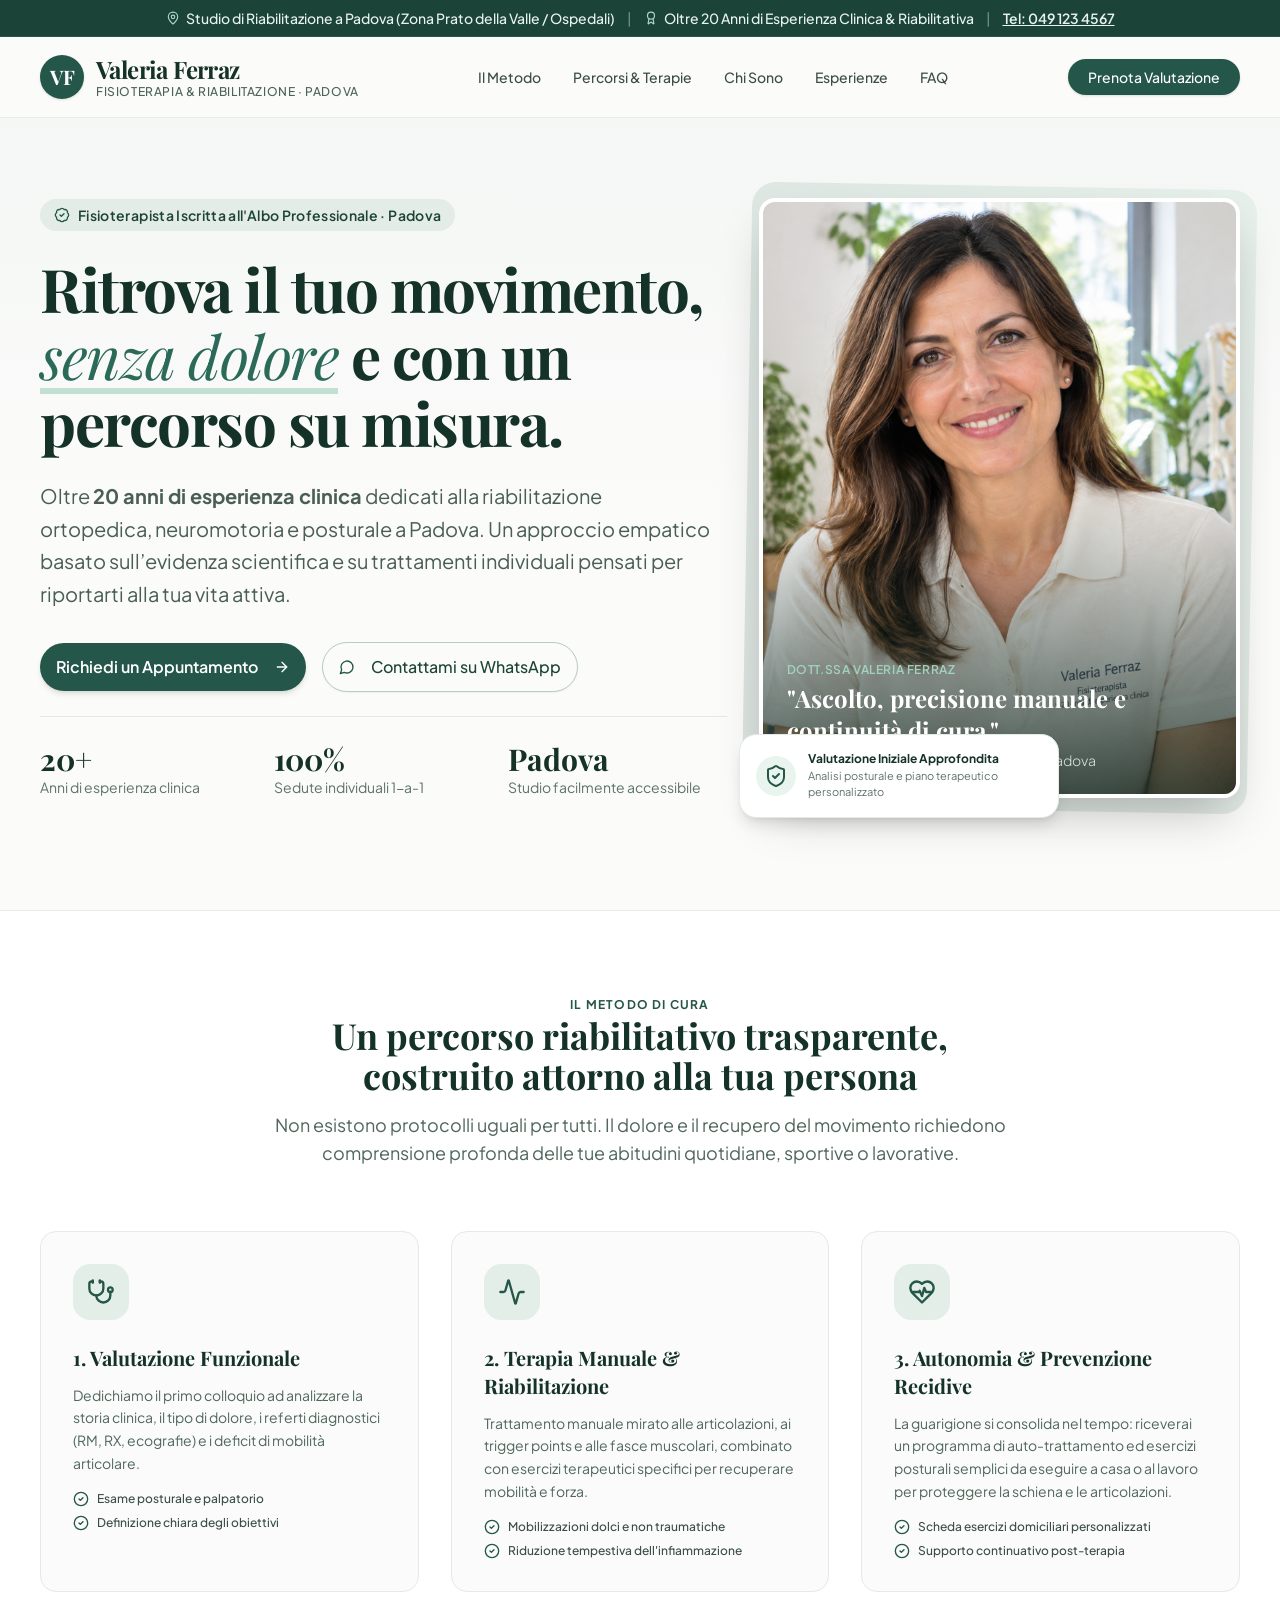
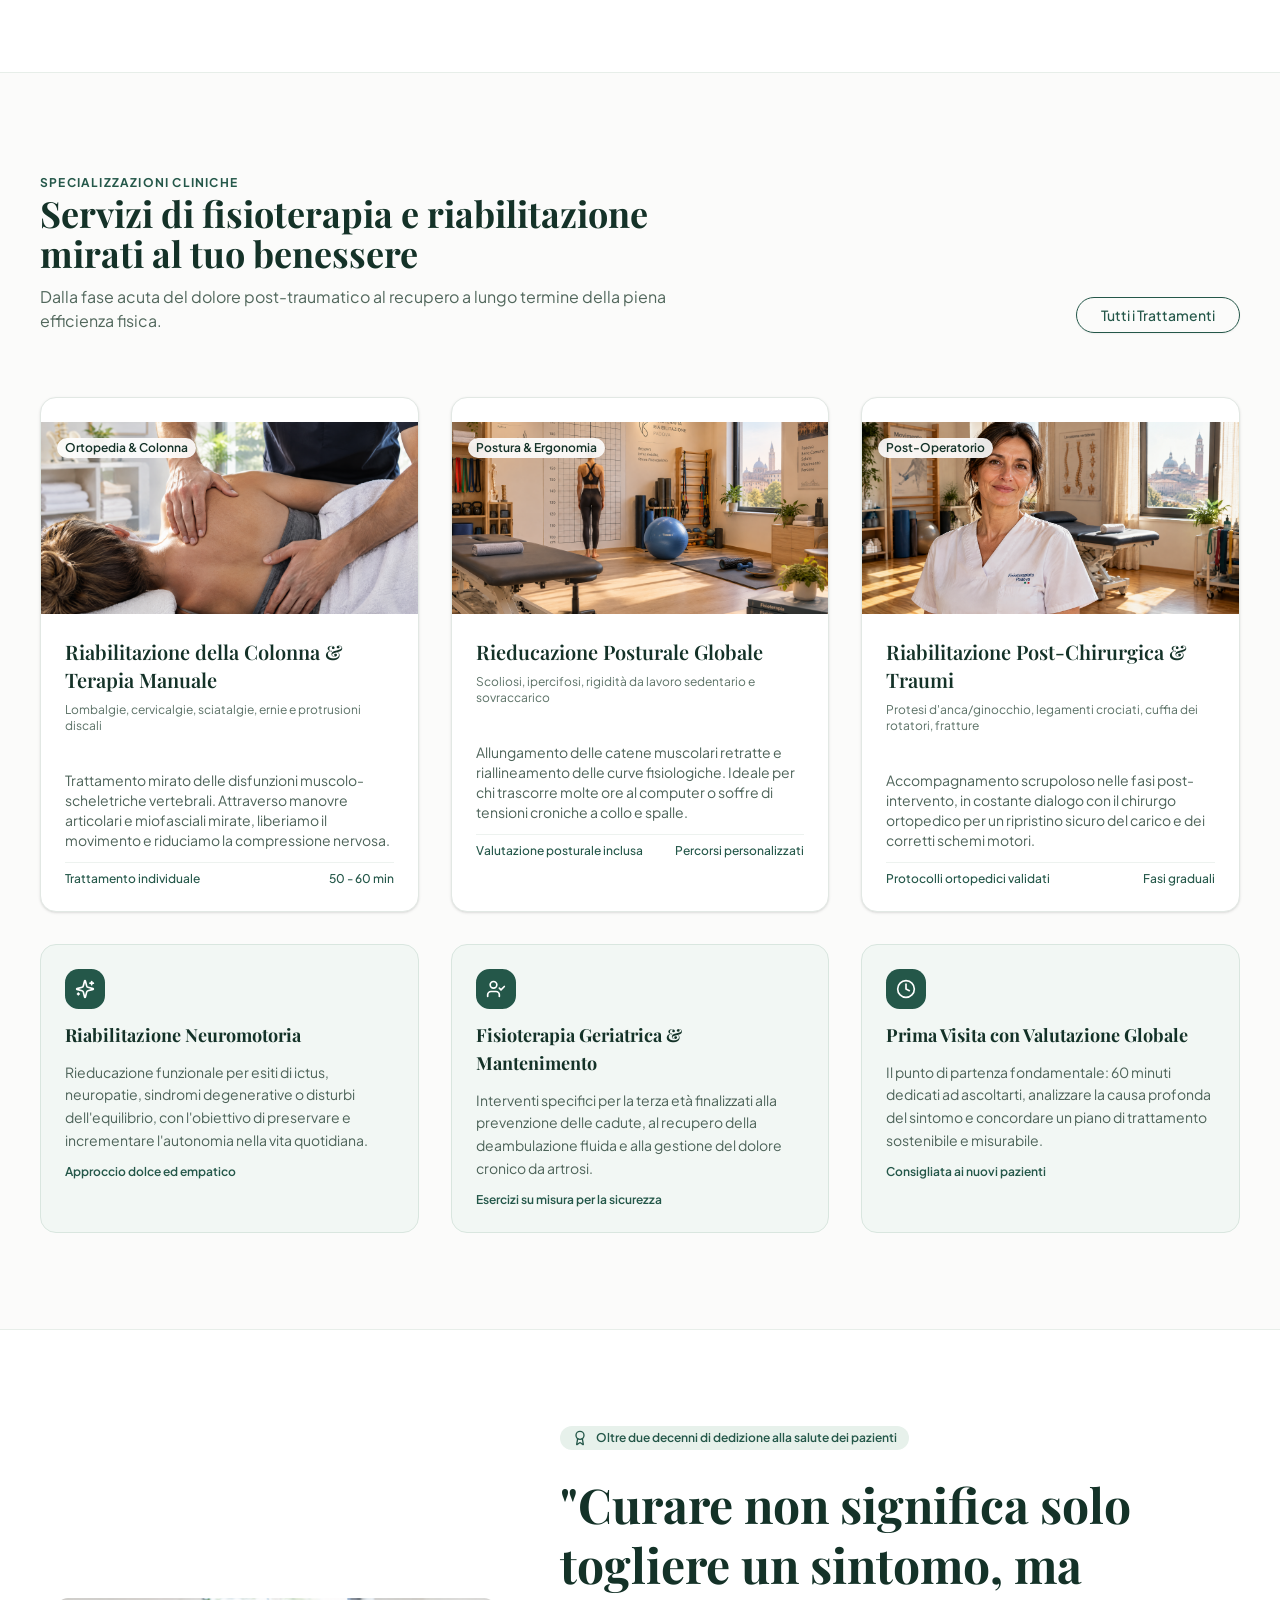
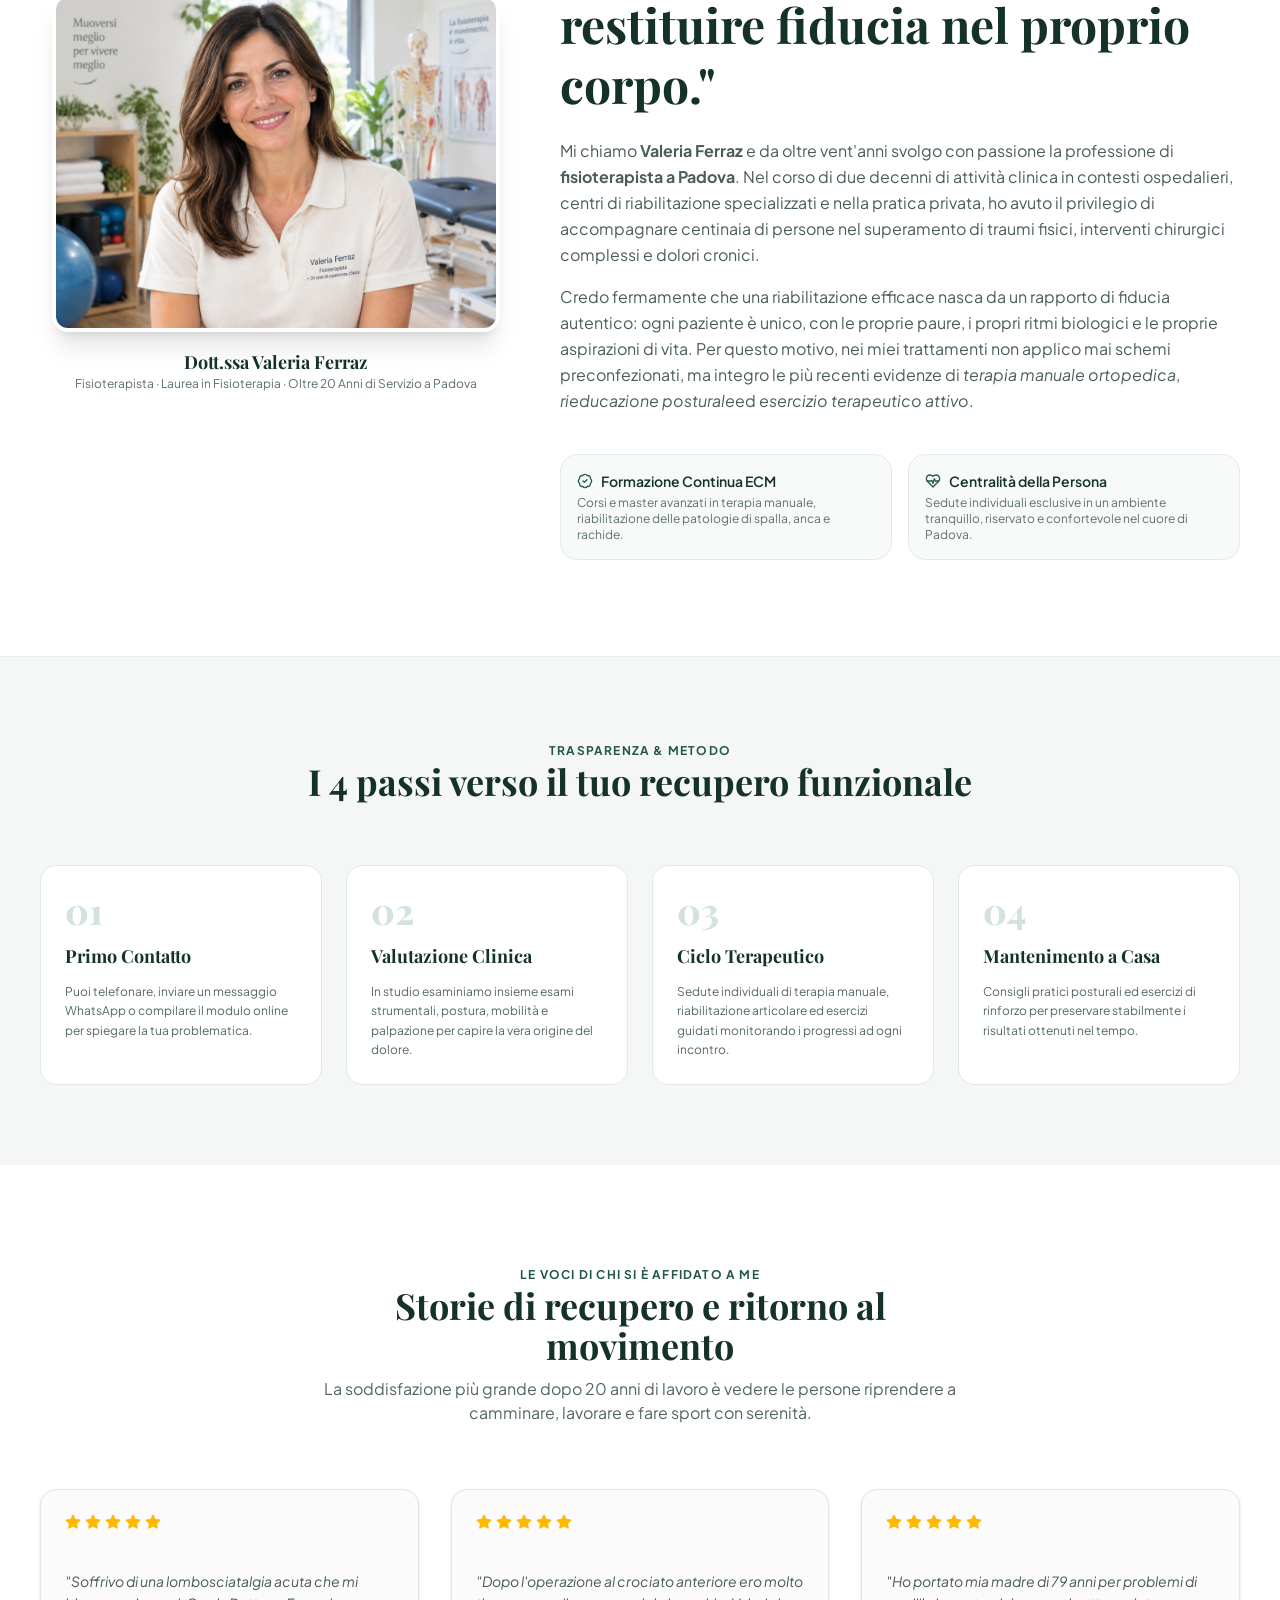
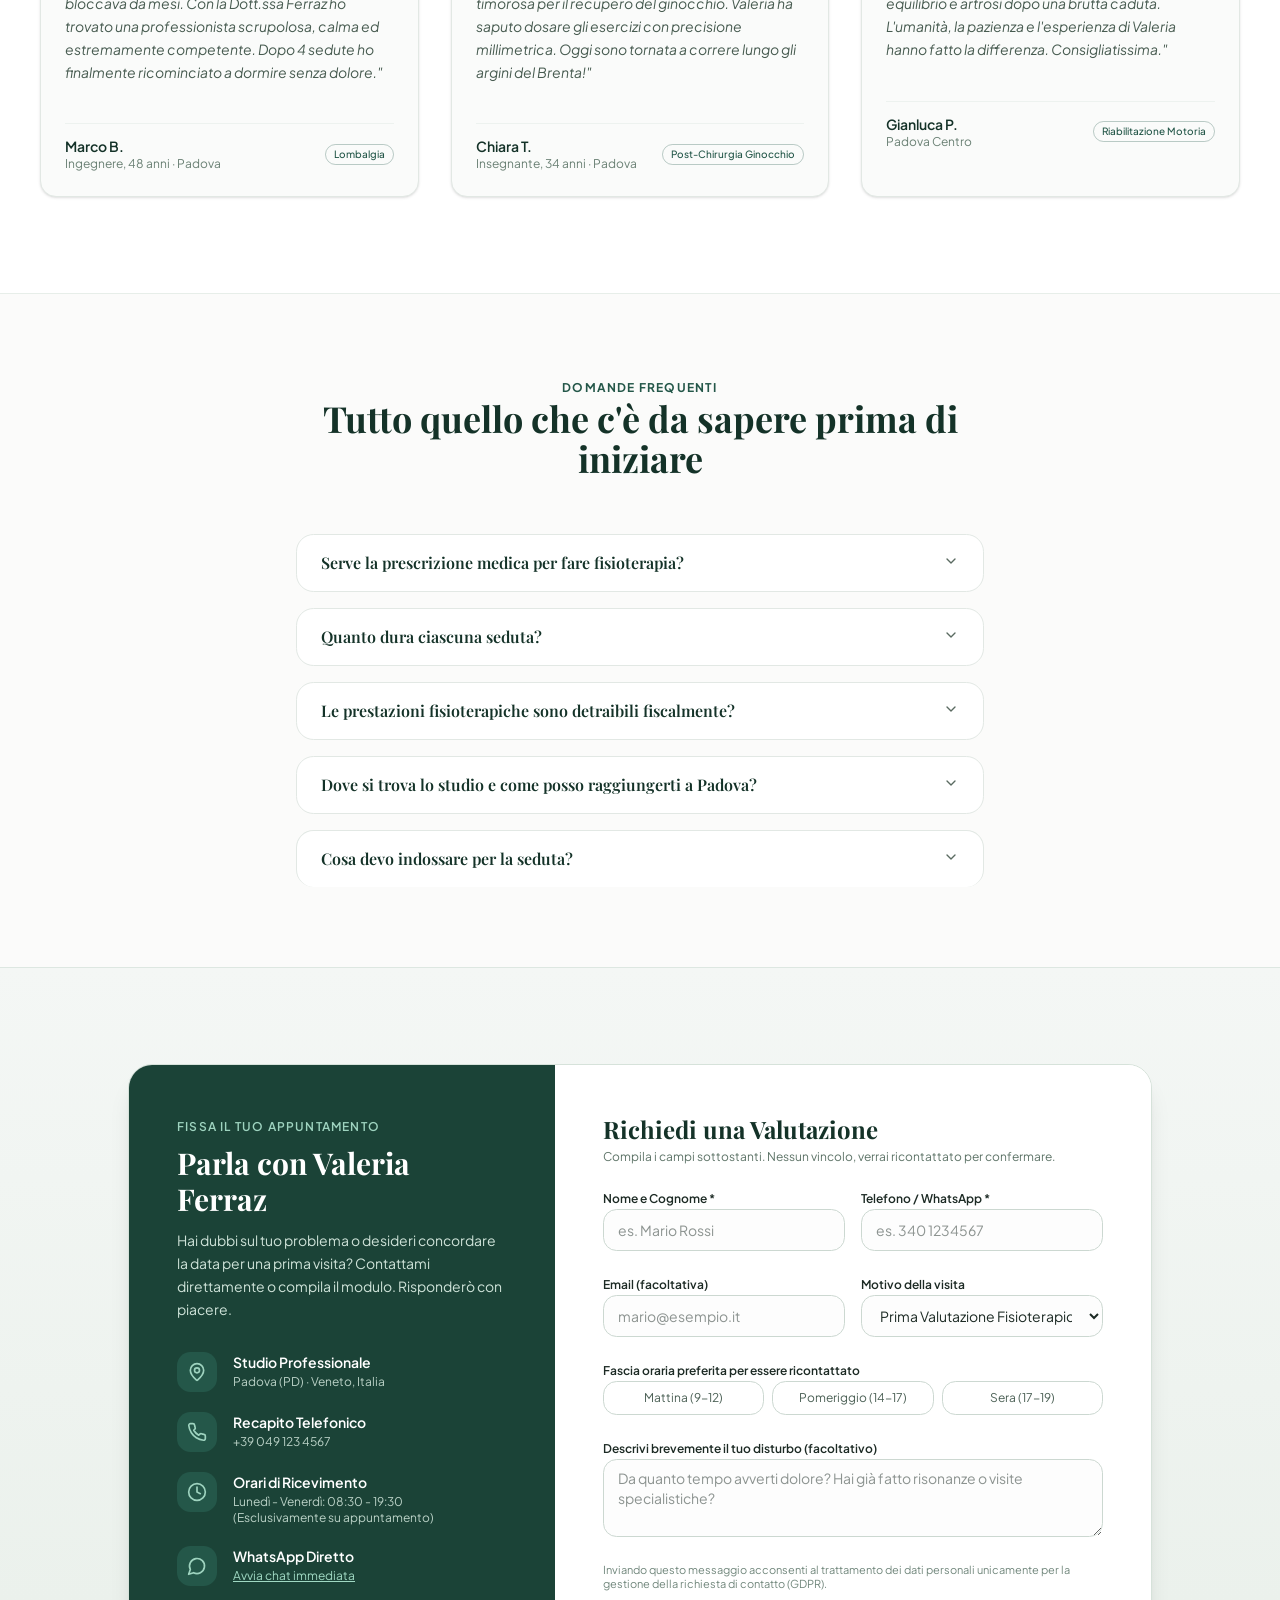
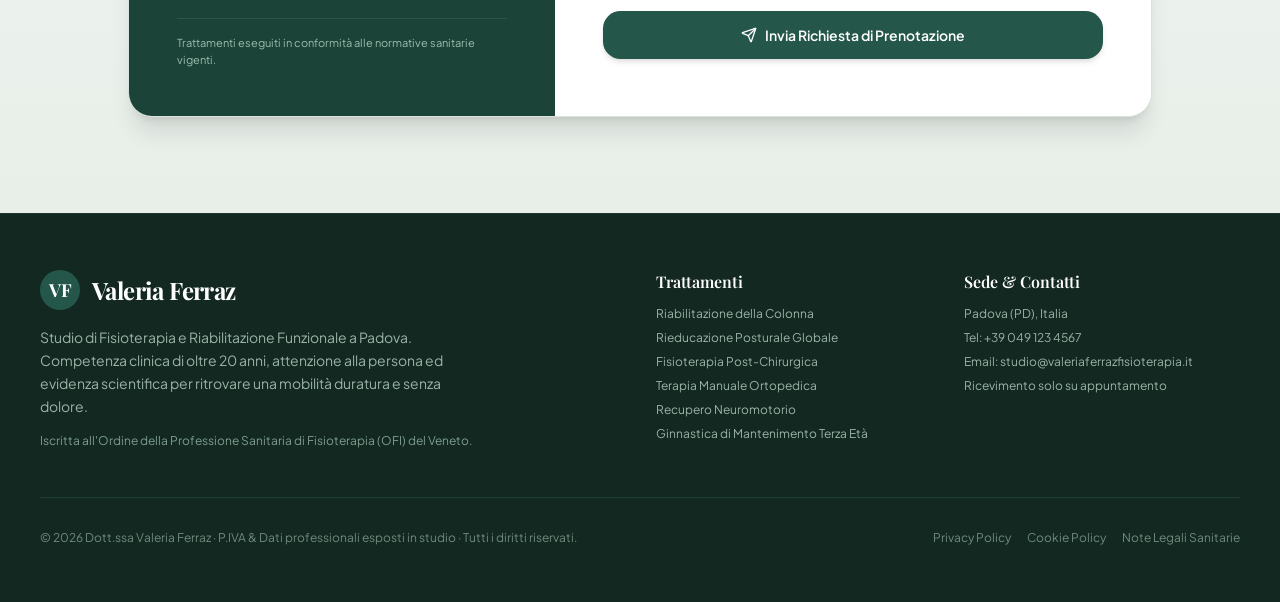
==== index.html @ 34feb61e "Add files via upload" ====
<!doctype html>
<html lang="it" class="scroll-smooth">

  <head>
    <meta charset="UTF-8" />
    <meta
      name="viewport"
      content="width=device-width, initial-scale=1.0, maximum-scale=1" />
    <title>Valeria Ferraz | Fisioterapia & Riabilitazione a Padova</title>
    <meta name="description" content="Valeria Ferraz, fisioterapista a Padova con oltre 20 anni di esperienza in riabilitazione neuromotoria, ortopedica, posturale e terapia manuale personalizzata." />
    <link rel="preconnect" href="https://fonts.googleapis.com" />
    <link rel="preconnect" href="https://fonts.gstatic.com" crossorigin />
    <link href="https://fonts.googleapis.com/css2?family=Plus+Jakarta+Sans:wght@300;400;500;600;700&family=Playfair+Display:ital,wght@0,500;0,600;0,700;1,400&display=swap" rel="stylesheet" />
    <script type="module" crossorigin src="assets/index-home-v2.js"></script>
    <link rel="stylesheet" crossorigin href="assets/index-mobile-v2.css">
    <script src="__manus__/debug-collector.js" defer></script>
  </head>

  <body class="font-sans antialiased bg-[#fbfbf9] text-[#1f2923] selection:bg-[#2f6655] selection:text-white">
    <script id="manus-runtime">window.__MANUS_HOST_DEV__ = false;
(function(){"use strict";var Mr={exports:{}},Kn={};/**
 * @license React
 * react-jsx-runtime.production.js
 *
 * Copyright (c) Meta Platforms, Inc. and affiliates.
 *
 * This source code is licensed under the MIT license found in the
 * LICENSE file in the root directory of this source tree.
 */var $c;function um(){if($c)return Kn;$c=1;var r=Symbol.for("react.transitional.element"),i=Symbol.for("react.fragment");function c(s,d,m){var x=null;if(m!==void 0&&(x=""+m),d.key!==void 0&&(x=""+d.key),"key"in d){m={};for(var R in d)R!=="key"&&(m[R]=d[R])}else m=d;return d=m.ref,{$$typeof:r,type:s,key:x,ref:d!==void 0?d:null,props:m}}return Kn.Fragment=i,Kn.jsx=c,Kn.jsxs=c,Kn}var Fc;function dm(){return Fc||(Fc=1,Mr.exports=um()),Mr.exports}var h=dm(),Ar={exports:{}},Pn={},Rr={exports:{}},Nr={};/**
 * @license React
 * scheduler.production.js
 *
 * Copyright (c) Meta Platforms, Inc. and affiliates.
 *
 * This source code is licensed under the MIT license found in the
 * LICENSE file in the root directory of this source tree.
 */var Ic;function fm(){return Ic||(Ic=1,function(r){function i(A,q){var B=A.length;A.push(q);t:for(;0<B;){var bt=B-1>>>1,p=A[bt];if(0<d(p,q))A[bt]=q,A[B]=p,B=bt;else break t}}function c(A){return A.length===0?null:A[0]}function s(A){if(A.length===0)return null;var q=A[0],B=A.pop();if(B!==q){A[0]=B;t:for(var bt=0,p=A.length,O=p>>>1;bt<O;){var X=2*(bt+1)-1,G=A[X],Z=X+1,st=A[Z];if(0>d(G,B))Z<p&&0>d(st,G)?(A[bt]=st,A[Z]=B,bt=Z):(A[bt]=G,A[X]=B,bt=X);else if(Z<p&&0>d(st,B))A[bt]=st,A[Z]=B,bt=Z;else break t}}return q}function d(A,q){var B=A.sortIndex-q.sortIndex;return B!==0?B:A.id-q.id}if(r.unstable_now=void 0,typeof performance=="object"&&typeof performance.now=="function"){var m=performance;r.unstable_now=function(){return m.now()}}else{var x=Date,R=x.now();r.unstable_now=function(){return x.now()-R}}var C=[],v=[],D=1,j=null,J=3,at=!1,$=!1,nt=!1,ct=!1,ht=typeof setTimeout=="function"?setTimeout:null,St=typeof clearTimeout=="function"?clearTimeout:null,_=typeof setImmediate<"u"?setImmediate:null;function Y(A){for(var q=c(v);q!==null;){if(q.callback===null)s(v);else if(q.startTime<=A)s(v),q.sortIndex=q.expirationTime,i(C,q);else break;q=c(v)}}function H(A){if(nt=!1,Y(A),!$)if(c(C)!==null)$=!0,it||(it=!0,Bt());else{var q=c(v);q!==null&&Mt(H,q.startTime-A)}}var it=!1,rt=-1,V=5,xt=-1;function Be(){return ct?!0:!(r.unstable_now()-xt<V)}function te(){if(ct=!1,it){var A=r.unstable_now();xt=A;var q=!0;try{t:{$=!1,nt&&(nt=!1,St(rt),rt=-1),at=!0;var B=J;try{e:{for(Y(A),j=c(C);j!==null&&!(j.expirationTime>A&&Be());){var bt=j.callback;if(typeof bt=="function"){j.callback=null,J=j.priorityLevel;var p=bt(j.expirationTime<=A);if(A=r.unstable_now(),typeof p=="function"){j.callback=p,Y(A),q=!0;break e}j===c(C)&&s(C),Y(A)}else s(C);j=c(C)}if(j!==null)q=!0;else{var O=c(v);O!==null&&Mt(H,O.startTime-A),q=!1}}break t}finally{j=null,J=B,at=!1}q=void 0}}finally{q?Bt():it=!1}}}var Bt;if(typeof _=="function")Bt=function(){_(te)};else if(typeof MessageChannel<"u"){var me=new MessageChannel,Se=me.port2;me.port1.onmessage=te,Bt=function(){Se.postMessage(null)}}else Bt=function(){ht(te,0)};function Mt(A,q){rt=ht(function(){A(r.unstable_now())},q)}r.unstable_IdlePriority=5,r.unstable_ImmediatePriority=1,r.unstable_LowPriority=4,r.unstable_NormalPriority=3,r.unstable_Profiling=null,r.unstable_UserBlockingPriority=2,r.unstable_cancelCallback=function(A){A.callback=null},r.unstable_forceFrameRate=function(A){0>A||125<A?console.error("forceFrameRate takes a positive int between 0 and 125, forcing frame rates higher than 125 fps is not supported"):V=0<A?Math.floor(1e3/A):5},r.unstable_getCurrentPriorityLevel=function(){return J},r.unstable_next=function(A){switch(J){case 1:case 2:case 3:var q=3;break;default:q=J}var B=J;J=q;try{return A()}finally{J=B}},r.unstable_requestPaint=function(){ct=!0},r.unstable_runWithPriority=function(A,q){switch(A){case 1:case 2:case 3:case 4:case 5:break;default:A=3}var B=J;J=A;try{return q()}finally{J=B}},r.unstable_scheduleCallback=function(A,q,B){var bt=r.unstable_now();switch(typeof B=="object"&&B!==null?(B=B.delay,B=typeof B=="number"&&0<B?bt+B:bt):B=bt,A){case 1:var p=-1;break;case 2:p=250;break;case 5:p=1073741823;break;case 4:p=1e4;break;default:p=5e3}return p=B+p,A={id:D++,callback:q,priorityLevel:A,startTime:B,expirationTime:p,sortIndex:-1},B>bt?(A.sortIndex=B,i(v,A),c(C)===null&&A===c(v)&&(nt?(St(rt),rt=-1):nt=!0,Mt(H,B-bt))):(A.sortIndex=p,i(C,A),$||at||($=!0,it||(it=!0,Bt()))),A},r.unstable_shouldYield=Be,r.unstable_wrapCallback=function(A){var q=J;return function(){var B=J;J=q;try{return A.apply(this,arguments)}finally{J=B}}}}(Nr)),Nr}var tu;function hm(){return tu||(tu=1,Rr.exports=fm()),Rr.exports}var zr={exports:{}},ut={};/**
 * @license React
 * react.production.js
 *
 * Copyright (c) Meta Platforms, Inc. and affiliates.
 *
 * This source code is licensed under the MIT license found in the
 * LICENSE file in the root directory of this source tree.
 */var eu;function mm(){if(eu)return ut;eu=1;var r=Symbol.for("react.transitional.element"),i=Symbol.for("react.portal"),c=Symbol.for("react.fragment"),s=Symbol.for("react.strict_mode"),d=Symbol.for("react.profiler"),m=Symbol.for("react.consumer"),x=Symbol.for("react.context"),R=Symbol.for("react.forward_ref"),C=Symbol.for("react.suspense"),v=Symbol.for("react.memo"),D=Symbol.for("react.lazy"),j=Symbol.iterator;function J(p){return p===null||typeof p!="object"?null:(p=j&&p[j]||p["@@iterator"],typeof p=="function"?p:null)}var at={isMounted:function(){return!1},enqueueForceUpdate:function(){},enqueueReplaceState:function(){},enqueueSetState:function(){}},$=Object.assign,nt={};function ct(p,O,X){this.props=p,this.context=O,this.refs=nt,this.updater=X||at}ct.prototype.isReactComponent={},ct.prototype.setState=function(p,O){if(typeof p!="object"&&typeof p!="function"&&p!=null)throw Error("takes an object of state variables to update or a function which returns an object of state variables.");this.updater.enqueueSetState(this,p,O,"setState")},ct.prototype.forceUpdate=function(p){this.updater.enqueueForceUpdate(this,p,"forceUpdate")};function ht(){}ht.prototype=ct.prototype;function St(p,O,X){this.props=p,this.context=O,this.refs=nt,this.updater=X||at}var _=St.prototype=new ht;_.constructor=St,$(_,ct.prototype),_.isPureReactComponent=!0;var Y=Array.isArray,H={H:null,A:null,T:null,S:null,V:null},it=Object.prototype.hasOwnProperty;function rt(p,O,X,G,Z,st){return X=st.ref,{$$typeof:r,type:p,key:O,ref:X!==void 0?X:null,props:st}}function V(p,O){return rt(p.type,O,void 0,void 0,void 0,p.props)}function xt(p){return typeof p=="object"&&p!==null&&p.$$typeof===r}function Be(p){var O={"=":"=0",":":"=2"};return"$"+p.replace(/[=:]/g,function(X){return O[X]})}var te=/\/+/g;function Bt(p,O){return typeof p=="object"&&p!==null&&p.key!=null?Be(""+p.key):O.toString(36)}function me(){}function Se(p){switch(p.status){case"fulfilled":return p.value;case"rejected":throw p.reason;default:switch(typeof p.status=="string"?p.then(me,me):(p.status="pending",p.then(function(O){p.status==="pending"&&(p.status="fulfilled",p.value=O)},function(O){p.status==="pending"&&(p.status="rejected",p.reason=O)})),p.status){case"fulfilled":return p.value;case"rejected":throw p.reason}}throw p}function Mt(p,O,X,G,Z){var st=typeof p;(st==="undefined"||st==="boolean")&&(p=null);var I=!1;if(p===null)I=!0;else switch(st){case"bigint":case"string":case"number":I=!0;break;case"object":switch(p.$$typeof){case r:case i:I=!0;break;case D:return I=p._init,Mt(I(p._payload),O,X,G,Z)}}if(I)return Z=Z(p),I=G===""?"."+Bt(p,0):G,Y(Z)?(X="",I!=null&&(X=I.replace(te,"$&/")+"/"),Mt(Z,O,X,"",function(Jt){return Jt})):Z!=null&&(xt(Z)&&(Z=V(Z,X+(Z.key==null||p&&p.key===Z.key?"":(""+Z.key).replace(te,"$&/")+"/")+I)),O.push(Z)),1;I=0;var gt=G===""?".":G+":";if(Y(p))for(var Tt=0;Tt<p.length;Tt++)G=p[Tt],st=gt+Bt(G,Tt),I+=Mt(G,O,X,st,Z);else if(Tt=J(p),typeof Tt=="function")for(p=Tt.call(p),Tt=0;!(G=p.next()).done;)G=G.value,st=gt+Bt(G,Tt++),I+=Mt(G,O,X,st,Z);else if(st==="object"){if(typeof p.then=="function")return Mt(Se(p),O,X,G,Z);throw O=String(p),Error("Objects are not valid as a React child (found: "+(O==="[object Object]"?"object with keys {"+Object.keys(p).join(", ")+"}":O)+"). If you meant to render a collection of children, use an array instead.")}return I}function A(p,O,X){if(p==null)return p;var G=[],Z=0;return Mt(p,G,"","",function(st){return O.call(X,st,Z++)}),G}function q(p){if(p._status===-1){var O=p._result;O=O(),O.then(function(X){(p._status===0||p._status===-1)&&(p._status=1,p._result=X)},function(X){(p._status===0||p._status===-1)&&(p._status=2,p._result=X)}),p._status===-1&&(p._status=0,p._result=O)}if(p._status===1)return p._result.default;throw p._result}var B=typeof reportError=="function"?reportError:function(p){if(typeof window=="object"&&typeof window.ErrorEvent=="function"){var O=new window.ErrorEvent("error",{bubbles:!0,cancelable:!0,message:typeof p=="object"&&p!==null&&typeof p.message=="string"?String(p.message):String(p),error:p});if(!window.dispatchEvent(O))return}else if(typeof process=="object"&&typeof process.emit=="function"){process.emit("uncaughtException",p);return}console.error(p)};function bt(){}return ut.Children={map:A,forEach:function(p,O,X){A(p,function(){O.apply(this,arguments)},X)},count:function(p){var O=0;return A(p,function(){O++}),O},toArray:function(p){return A(p,function(O){return O})||[]},only:function(p){if(!xt(p))throw Error("React.Children.only expected to receive a single React element child.");return p}},ut.Component=ct,ut.Fragment=c,ut.Profiler=d,ut.PureComponent=St,ut.StrictMode=s,ut.Suspense=C,ut.__CLIENT_INTERNALS_DO_NOT_USE_OR_WARN_USERS_THEY_CANNOT_UPGRADE=H,ut.__COMPILER_RUNTIME={__proto__:null,c:function(p){return H.H.useMemoCache(p)}},ut.cache=function(p){return function(){return p.apply(null,arguments)}},ut.cloneElement=function(p,O,X){if(p==null)throw Error("The argument must be a React element, but you passed "+p+".");var G=$({},p.props),Z=p.key,st=void 0;if(O!=null)for(I in O.ref!==void 0&&(st=void 0),O.key!==void 0&&(Z=""+O.key),O)!it.call(O,I)||I==="key"||I==="__self"||I==="__source"||I==="ref"&&O.ref===void 0||(G[I]=O[I]);var I=arguments.length-2;if(I===1)G.children=X;else if(1<I){for(var gt=Array(I),Tt=0;Tt<I;Tt++)gt[Tt]=arguments[Tt+2];G.children=gt}return rt(p.type,Z,void 0,void 0,st,G)},ut.createContext=function(p){return p={$$typeof:x,_currentValue:p,_currentValue2:p,_threadCount:0,Provider:null,Consumer:null},p.Provider=p,p.Consumer={$$typeof:m,_context:p},p},ut.createElement=function(p,O,X){var G,Z={},st=null;if(O!=null)for(G in O.key!==void 0&&(st=""+O.key),O)it.call(O,G)&&G!=="key"&&G!=="__self"&&G!=="__source"&&(Z[G]=O[G]);var I=arguments.length-2;if(I===1)Z.children=X;else if(1<I){for(var gt=Array(I),Tt=0;Tt<I;Tt++)gt[Tt]=arguments[Tt+2];Z.children=gt}if(p&&p.defaultProps)for(G in I=p.defaultProps,I)Z[G]===void 0&&(Z[G]=I[G]);return rt(p,st,void 0,void 0,null,Z)},ut.createRef=function(){return{current:null}},ut.forwardRef=function(p){return{$$typeof:R,render:p}},ut.isValidElement=xt,ut.lazy=function(p){return{$$typeof:D,_payload:{_status:-1,_result:p},_init:q}},ut.memo=function(p,O){return{$$typeof:v,type:p,compare:O===void 0?null:O}},ut.startTransition=function(p){var O=H.T,X={};H.T=X;try{var G=p(),Z=H.S;Z!==null&&Z(X,G),typeof G=="object"&&G!==null&&typeof G.then=="function"&&G.then(bt,B)}catch(st){B(st)}finally{H.T=O}},ut.unstable_useCacheRefresh=function(){return H.H.useCacheRefresh()},ut.use=function(p){return H.H.use(p)},ut.useActionState=function(p,O,X){return H.H.useActionState(p,O,X)},ut.useCallback=function(p,O){return H.H.useCallback(p,O)},ut.useContext=function(p){return H.H.useContext(p)},ut.useDebugValue=function(){},ut.useDeferredValue=function(p,O){return H.H.useDeferredValue(p,O)},ut.useEffect=function(p,O,X){var G=H.H;if(typeof X=="function")throw Error("useEffect CRUD overload is not enabled in this build of React.");return G.useEffect(p,O)},ut.useId=function(){return H.H.useId()},ut.useImperativeHandle=function(p,O,X){return H.H.useImperativeHandle(p,O,X)},ut.useInsertionEffect=function(p,O){return H.H.useInsertionEffect(p,O)},ut.useLayoutEffect=function(p,O){return H.H.useLayoutEffect(p,O)},ut.useMemo=function(p,O){return H.H.useMemo(p,O)},ut.useOptimistic=function(p,O){return H.H.useOptimistic(p,O)},ut.useReducer=function(p,O,X){return H.H.useReducer(p,O,X)},ut.useRef=function(p){return H.H.useRef(p)},ut.useState=function(p){return H.H.useState(p)},ut.useSyncExternalStore=function(p,O,X){return H.H.useSyncExternalStore(p,O,X)},ut.useTransition=function(){return H.H.useTransition()},ut.version="19.1.1",ut}var lu;function _r(){return lu||(lu=1,zr.exports=mm()),zr.exports}var kr={exports:{}},he={};/**
 * @license React
 * react-dom.production.js
 *
 * Copyright (c) Meta Platforms, Inc. and affiliates.
 *
 * This source code is licensed under the MIT license found in the
 * LICENSE file in the root directory of this source tree.
 */var au;function gm(){if(au)return he;au=1;var r=_r();function i(C){var v="https://react.dev/errors/"+C;if(1<arguments.length){v+="?args[]="+encodeURIComponent(arguments[1]);for(var D=2;D<arguments.length;D++)v+="&args[]="+encodeURIComponent(arguments[D])}return"Minified React error #"+C+"; visit "+v+" for the full message or use the non-minified dev environment for full errors and additional helpful warnings."}function c(){}var s={d:{f:c,r:function(){throw Error(i(522))},D:c,C:c,L:c,m:c,X:c,S:c,M:c},p:0,findDOMNode:null},d=Symbol.for("react.portal");function m(C,v,D){var j=3<arguments.length&&arguments[3]!==void 0?arguments[3]:null;return{$$typeof:d,key:j==null?null:""+j,children:C,containerInfo:v,implementation:D}}var x=r.__CLIENT_INTERNALS_DO_NOT_USE_OR_WARN_USERS_THEY_CANNOT_UPGRADE;function R(C,v){if(C==="font")return"";if(typeof v=="string")return v==="use-credentials"?v:""}return he.__DOM_INTERNALS_DO_NOT_USE_OR_WARN_USERS_THEY_CANNOT_UPGRADE=s,he.createPortal=function(C,v){var D=2<arguments.length&&arguments[2]!==void 0?arguments[2]:null;if(!v||v.nodeType!==1&&v.nodeType!==9&&v.nodeType!==11)throw Error(i(299));return m(C,v,null,D)},he.flushSync=function(C){var v=x.T,D=s.p;try{if(x.T=null,s.p=2,C)return C()}finally{x.T=v,s.p=D,s.d.f()}},he.preconnect=function(C,v){typeof C=="string"&&(v?(v=v.crossOrigin,v=typeof v=="string"?v==="use-credentials"?v:"":void 0):v=null,s.d.C(C,v))},he.prefetchDNS=function(C){typeof C=="string"&&s.d.D(C)},he.preinit=function(C,v){if(typeof C=="string"&&v&&typeof v.as=="string"){var D=v.as,j=R(D,v.crossOrigin),J=typeof v.integrity=="string"?v.integrity:void 0,at=typeof v.fetchPriority=="string"?v.fetchPriority:void 0;D==="style"?s.d.S(C,typeof v.precedence=="string"?v.precedence:void 0,{crossOrigin:j,integrity:J,fetchPriority:at}):D==="script"&&s.d.X(C,{crossOrigin:j,integrity:J,fetchPriority:at,nonce:typeof v.nonce=="string"?v.nonce:void 0})}},he.preinitModule=function(C,v){if(typeof C=="string")if(typeof v=="object"&&v!==null){if(v.as==null||v.as==="script"){var D=R(v.as,v.crossOrigin);s.d.M(C,{crossOrigin:D,integrity:typeof v.integrity=="string"?v.integrity:void 0,nonce:typeof v.nonce=="string"?v.nonce:void 0})}}else v==null&&s.d.M(C)},he.preload=function(C,v){if(typeof C=="string"&&typeof v=="object"&&v!==null&&typeof v.as=="string"){var D=v.as,j=R(D,v.crossOrigin);s.d.L(C,D,{crossOrigin:j,integrity:typeof v.integrity=="string"?v.integrity:void 0,nonce:typeof v.nonce=="string"?v.nonce:void 0,type:typeof v.type=="string"?v.type:void 0,fetchPriority:typeof v.fetchPriority=="string"?v.fetchPriority:void 0,referrerPolicy:typeof v.referrerPolicy=="string"?v.referrerPolicy:void 0,imageSrcSet:typeof v.imageSrcSet=="string"?v.imageSrcSet:void 0,imageSizes:typeof v.imageSizes=="string"?v.imageSizes:void 0,media:typeof v.media=="string"?v.media:void 0})}},he.preloadModule=function(C,v){if(typeof C=="string")if(v){var D=R(v.as,v.crossOrigin);s.d.m(C,{as:typeof v.as=="string"&&v.as!=="script"?v.as:void 0,crossOrigin:D,integrity:typeof v.integrity=="string"?v.integrity:void 0})}else s.d.m(C)},he.requestFormReset=function(C){s.d.r(C)},he.unstable_batchedUpdates=function(C,v){return C(v)},he.useFormState=function(C,v,D){return x.H.useFormState(C,v,D)},he.useFormStatus=function(){return x.H.useHostTransitionStatus()},he.version="19.1.1",he}var nu;function pm(){if(nu)return kr.exports;nu=1;function r(){if(!(typeof __REACT_DEVTOOLS_GLOBAL_HOOK__>"u"||typeof __REACT_DEVTOOLS_GLOBAL_HOOK__.checkDCE!="function"))try{__REACT_DEVTOOLS_GLOBAL_HOOK__.checkDCE(r)}catch(i){console.error(i)}}return r(),kr.exports=gm(),kr.exports}/**
 * @license React
 * react-dom-client.production.js
 *
 * Copyright (c) Meta Platforms, Inc. and affiliates.
 *
 * This source code is licensed under the MIT license found in the
 * LICENSE file in the root directory of this source tree.
 */var ou;function ym(){if(ou)return Pn;ou=1;var r=hm(),i=_r(),c=pm();function s(t){var e="https://react.dev/errors/"+t;if(1<arguments.length){e+="?args[]="+encodeURIComponent(arguments[1]);for(var l=2;l<arguments.length;l++)e+="&args[]="+encodeURIComponent(arguments[l])}return"Minified React error #"+t+"; visit "+e+" for the full message or use the non-minified dev environment for full errors and additional helpful warnings."}function d(t){return!(!t||t.nodeType!==1&&t.nodeType!==9&&t.nodeType!==11)}function m(t){var e=t,l=t;if(t.alternate)for(;e.return;)e=e.return;else{t=e;do e=t,(e.flags&4098)!==0&&(l=e.return),t=e.return;while(t)}return e.tag===3?l:null}function x(t){if(t.tag===13){var e=t.memoizedState;if(e===null&&(t=t.alternate,t!==null&&(e=t.memoizedState)),e!==null)return e.dehydrated}return null}function R(t){if(m(t)!==t)throw Error(s(188))}function C(t){var e=t.alternate;if(!e){if(e=m(t),e===null)throw Error(s(188));return e!==t?null:t}for(var l=t,a=e;;){var n=l.return;if(n===null)break;var o=n.alternate;if(o===null){if(a=n.return,a!==null){l=a;continue}break}if(n.child===o.child){for(o=n.child;o;){if(o===l)return R(n),t;if(o===a)return R(n),e;o=o.sibling}throw Error(s(188))}if(l.return!==a.return)l=n,a=o;else{for(var u=!1,f=n.child;f;){if(f===l){u=!0,l=n,a=o;break}if(f===a){u=!0,a=n,l=o;break}f=f.sibling}if(!u){for(f=o.child;f;){if(f===l){u=!0,l=o,a=n;break}if(f===a){u=!0,a=o,l=n;break}f=f.sibling}if(!u)throw Error(s(189))}}if(l.alternate!==a)throw Error(s(190))}if(l.tag!==3)throw Error(s(188));return l.stateNode.current===l?t:e}function v(t){var e=t.tag;if(e===5||e===26||e===27||e===6)return t;for(t=t.child;t!==null;){if(e=v(t),e!==null)return e;t=t.sibling}return null}var D=Object.assign,j=Symbol.for("react.element"),J=Symbol.for("react.transitional.element"),at=Symbol.for("react.portal"),$=Symbol.for("react.fragment"),nt=Symbol.for("react.strict_mode"),ct=Symbol.for("react.profiler"),ht=Symbol.for("react.provider"),St=Symbol.for("react.consumer"),_=Symbol.for("react.context"),Y=Symbol.for("react.forward_ref"),H=Symbol.for("react.suspense"),it=Symbol.for("react.suspense_list"),rt=Symbol.for("react.memo"),V=Symbol.for("react.lazy"),xt=Symbol.for("react.activity"),Be=Symbol.for("react.memo_cache_sentinel"),te=Symbol.iterator;function Bt(t){return t===null||typeof t!="object"?null:(t=te&&t[te]||t["@@iterator"],typeof t=="function"?t:null)}var me=Symbol.for("react.client.reference");function Se(t){if(t==null)return null;if(typeof t=="function")return t.$$typeof===me?null:t.displayName||t.name||null;if(typeof t=="string")return t;switch(t){case $:return"Fragment";case ct:return"Profiler";case nt:return"StrictMode";case H:return"Suspense";case it:return"SuspenseList";case xt:return"Activity"}if(typeof t=="object")switch(t.$$typeof){case at:return"Portal";case _:return(t.displayName||"Context")+".Provider";case St:return(t._context.displayName||"Context")+".Consumer";case Y:var e=t.render;return t=t.displayName,t||(t=e.displayName||e.name||"",t=t!==""?"ForwardRef("+t+")":"ForwardRef"),t;case rt:return e=t.displayName||null,e!==null?e:Se(t.type)||"Memo";case V:e=t._payload,t=t._init;try{return Se(t(e))}catch{}}return null}var Mt=Array.isArray,A=i.__CLIENT_INTERNALS_DO_NOT_USE_OR_WARN_USERS_THEY_CANNOT_UPGRADE,q=c.__DOM_INTERNALS_DO_NOT_USE_OR_WARN_USERS_THEY_CANNOT_UPGRADE,B={pending:!1,data:null,method:null,action:null},bt=[],p=-1;function O(t){return{current:t}}function X(t){0>p||(t.current=bt[p],bt[p]=null,p--)}function G(t,e){p++,bt[p]=t.current,t.current=e}var Z=O(null),st=O(null),I=O(null),gt=O(null);function Tt(t,e){switch(G(I,e),G(st,t),G(Z,null),e.nodeType){case 9:case 11:t=(t=e.documentElement)&&(t=t.namespaceURI)?Hh(t):0;break;default:if(t=e.tagName,e=e.namespaceURI)e=Hh(e),t=Uh(e,t);else switch(t){case"svg":t=1;break;case"math":t=2;break;default:t=0}}X(Z),G(Z,t)}function Jt(){X(Z),X(st),X(I)}function Ke(t){t.memoizedState!==null&&G(gt,t);var e=Z.current,l=Uh(e,t.type);e!==l&&(G(st,t),G(Z,l))}function Ce(t){st.current===t&&(X(Z),X(st)),gt.current===t&&(X(gt),Wo._currentValue=B)}var Pe=Object.prototype.hasOwnProperty,yl=r.unstable_scheduleCallback,sn=r.unstable_cancelCallback,Ca=r.unstable_shouldYield,ri=r.unstable_requestPaint,ge=r.unstable_now,si=r.unstable_getCurrentPriorityLevel,Ul=r.unstable_ImmediatePriority,Fn=r.unstable_UserBlockingPriority,nl=r.unstable_NormalPriority,ci=r.unstable_LowPriority,Gl=r.unstable_IdlePriority,ui=r.log,Ea=r.unstable_setDisableYieldValue,ql=null,Wt=null;function Je(t){if(typeof ui=="function"&&Ea(t),Wt&&typeof Wt.setStrictMode=="function")try{Wt.setStrictMode(ql,t)}catch{}}var $t=Math.clz32?Math.clz32:fi,di=Math.log,Ta=Math.LN2;function fi(t){return t>>>=0,t===0?32:31-(di(t)/Ta|0)|0}var L=256,cn=4194304;function vl(t){var e=t&42;if(e!==0)return e;switch(t&-t){case 1:return 1;case 2:return 2;case 4:return 4;case 8:return 8;case 16:return 16;case 32:return 32;case 64:return 64;case 128:return 128;case 256:case 512:case 1024:case 2048:case 4096:case 8192:case 16384:case 32768:case 65536:case 131072:case 262144:case 524288:case 1048576:case 2097152:return t&4194048;case 4194304:case 8388608:case 16777216:case 33554432:return t&62914560;case 67108864:return 67108864;case 134217728:return 134217728;case 268435456:return 268435456;case 536870912:return 536870912;case 1073741824:return 0;default:return t}}function un(t,e,l){var a=t.pendingLanes;if(a===0)return 0;var n=0,o=t.suspendedLanes,u=t.pingedLanes;t=t.warmLanes;var f=a&134217727;return f!==0?(a=f&~o,a!==0?n=vl(a):(u&=f,u!==0?n=vl(u):l||(l=f&~t,l!==0&&(n=vl(l))))):(f=a&~o,f!==0?n=vl(f):u!==0?n=vl(u):l||(l=a&~t,l!==0&&(n=vl(l)))),n===0?0:e!==0&&e!==n&&(e&o)===0&&(o=n&-n,l=e&-e,o>=l||o===32&&(l&4194048)!==0)?e:n}function Dt(t,e){return(t.pendingLanes&~(t.suspendedLanes&~t.pingedLanes)&e)===0}function In(t,e){switch(t){case 1:case 2:case 4:case 8:case 64:return e+250;case 16:case 32:case 128:case 256:case 512:case 1024:case 2048:case 4096:case 8192:case 16384:case 32768:case 65536:case 131072:case 262144:case 524288:case 1048576:case 2097152:return e+5e3;case 4194304:case 8388608:case 16777216:case 33554432:return-1;case 67108864:case 134217728:case 268435456:case 536870912:case 1073741824:return-1;default:return-1}}function to(){var t=L;return L<<=1,(L&4194048)===0&&(L=256),t}function hi(){var t=cn;return cn<<=1,(cn&62914560)===0&&(cn=4194304),t}function eo(t){for(var e=[],l=0;31>l;l++)e.push(t);return e}function Da(t,e){t.pendingLanes|=e,e!==268435456&&(t.suspendedLanes=0,t.pingedLanes=0,t.warmLanes=0)}function Ir(t,e,l,a,n,o){var u=t.pendingLanes;t.pendingLanes=l,t.suspendedLanes=0,t.pingedLanes=0,t.warmLanes=0,t.expiredLanes&=l,t.entangledLanes&=l,t.errorRecoveryDisabledLanes&=l,t.shellSuspendCounter=0;var f=t.entanglements,g=t.expirationTimes,S=t.hiddenUpdates;for(l=u&~l;0<l;){var N=31-$t(l),k=1<<N;f[N]=0,g[N]=-1;var E=S[N];if(E!==null)for(S[N]=null,N=0;N<E.length;N++){var T=E[N];T!==null&&(T.lane&=-536870913)}l&=~k}a!==0&&mi(t,a,0),o!==0&&n===0&&t.tag!==0&&(t.suspendedLanes|=o&~(u&~e))}function mi(t,e,l){t.pendingLanes|=e,t.suspendedLanes&=~e;var a=31-$t(e);t.entangledLanes|=e,t.entanglements[a]=t.entanglements[a]|1073741824|l&4194090}function gi(t,e){var l=t.entangledLanes|=e;for(t=t.entanglements;l;){var a=31-$t(l),n=1<<a;n&e|t[a]&e&&(t[a]|=e),l&=~n}}function lo(t){switch(t){case 2:t=1;break;case 8:t=4;break;case 32:t=16;break;case 256:case 512:case 1024:case 2048:case 4096:case 8192:case 16384:case 32768:case 65536:case 131072:case 262144:case 524288:case 1048576:case 2097152:case 4194304:case 8388608:case 16777216:case 33554432:t=128;break;case 268435456:t=134217728;break;default:t=0}return t}function ao(t){return t&=-t,2<t?8<t?(t&134217727)!==0?32:268435456:8:2}function pi(){var t=q.p;return t!==0?t:(t=window.event,t===void 0?32:nm(t.type))}function ts(t,e){var l=q.p;try{return q.p=t,e()}finally{q.p=l}}var ol=Math.random().toString(36).slice(2),ee="__reactFiber$"+ol,pe="__reactProps$"+ol,Yl="__reactContainer$"+ol,no="__reactEvents$"+ol,es="__reactListeners$"+ol,ls="__reactHandles$"+ol,yi="__reactResources$"+ol,Ma="__reactMarker$"+ol;function oo(t){delete t[ee],delete t[pe],delete t[no],delete t[es],delete t[ls]}function Vl(t){var e=t[ee];if(e)return e;for(var l=t.parentNode;l;){if(e=l[Yl]||l[ee]){if(l=e.alternate,e.child!==null||l!==null&&l.child!==null)for(t=Vh(t);t!==null;){if(l=t[ee])return l;t=Vh(t)}return e}t=l,l=t.parentNode}return null}function Xl(t){if(t=t[ee]||t[Yl]){var e=t.tag;if(e===5||e===6||e===13||e===26||e===27||e===3)return t}return null}function Aa(t){var e=t.tag;if(e===5||e===26||e===27||e===6)return t.stateNode;throw Error(s(33))}function Zl(t){var e=t[yi];return e||(e=t[yi]={hoistableStyles:new Map,hoistableScripts:new Map}),e}function Vt(t){t[Ma]=!0}var vi=new Set,bi={};function bl(t,e){We(t,e),We(t+"Capture",e)}function We(t,e){for(bi[t]=e,t=0;t<e.length;t++)vi.add(e[t])}var as=RegExp("^[:A-Z_a-z\\u00C0-\\u00D6\\u00D8-\\u00F6\\u00F8-\\u02FF\\u0370-\\u037D\\u037F-\\u1FFF\\u200C-\\u200D\\u2070-\\u218F\\u2C00-\\u2FEF\\u3001-\\uD7FF\\uF900-\\uFDCF\\uFDF0-\\uFFFD][:A-Z_a-z\\u00C0-\\u00D6\\u00D8-\\u00F6\\u00F8-\\u02FF\\u0370-\\u037D\\u037F-\\u1FFF\\u200C-\\u200D\\u2070-\\u218F\\u2C00-\\u2FEF\\u3001-\\uD7FF\\uF900-\\uFDCF\\uFDF0-\\uFFFD\\-.0-9\\u00B7\\u0300-\\u036F\\u203F-\\u2040]*$"),xi={},wi={};function Ra(t){return Pe.call(wi,t)?!0:Pe.call(xi,t)?!1:as.test(t)?wi[t]=!0:(xi[t]=!0,!1)}function M(t,e,l){if(Ra(e))if(l===null)t.removeAttribute(e);else{switch(typeof l){case"undefined":case"function":case"symbol":t.removeAttribute(e);return;case"boolean":var a=e.toLowerCase().slice(0,5);if(a!=="data-"&&a!=="aria-"){t.removeAttribute(e);return}}t.setAttribute(e,""+l)}}function tt(t,e,l){if(l===null)t.removeAttribute(e);else{switch(typeof l){case"undefined":case"function":case"symbol":case"boolean":t.removeAttribute(e);return}t.setAttribute(e,""+l)}}function Ot(t,e,l,a){if(a===null)t.removeAttribute(l);else{switch(typeof a){case"undefined":case"function":case"symbol":case"boolean":t.removeAttribute(l);return}t.setAttributeNS(e,l,""+a)}}var le,Ee;function ae(t){if(le===void 0)try{throw Error()}catch(l){var e=l.stack.trim().match(/\n( *(at )?)/);le=e&&e[1]||"",Ee=-1<l.stack.indexOf(`
    at`)?" (<anonymous>)":-1<l.stack.indexOf("@")?"@unknown:0:0":""}return`
`+le+t+Ee}var Le=!1;function He(t,e){if(!t||Le)return"";Le=!0;var l=Error.prepareStackTrace;Error.prepareStackTrace=void 0;try{var a={DetermineComponentFrameRoot:function(){try{if(e){var k=function(){throw Error()};if(Object.defineProperty(k.prototype,"props",{set:function(){throw Error()}}),typeof Reflect=="object"&&Reflect.construct){try{Reflect.construct(k,[])}catch(T){var E=T}Reflect.construct(t,[],k)}else{try{k.call()}catch(T){E=T}t.call(k.prototype)}}else{try{throw Error()}catch(T){E=T}(k=t())&&typeof k.catch=="function"&&k.catch(function(){})}}catch(T){if(T&&E&&typeof T.stack=="string")return[T.stack,E.stack]}return[null,null]}};a.DetermineComponentFrameRoot.displayName="DetermineComponentFrameRoot";var n=Object.getOwnPropertyDescriptor(a.DetermineComponentFrameRoot,"name");n&&n.configurable&&Object.defineProperty(a.DetermineComponentFrameRoot,"name",{value:"DetermineComponentFrameRoot"});var o=a.DetermineComponentFrameRoot(),u=o[0],f=o[1];if(u&&f){var g=u.split(`
`),S=f.split(`
`);for(n=a=0;a<g.length&&!g[a].includes("DetermineComponentFrameRoot");)a++;for(;n<S.length&&!S[n].includes("DetermineComponentFrameRoot");)n++;if(a===g.length||n===S.length)for(a=g.length-1,n=S.length-1;1<=a&&0<=n&&g[a]!==S[n];)n--;for(;1<=a&&0<=n;a--,n--)if(g[a]!==S[n]){if(a!==1||n!==1)do if(a--,n--,0>n||g[a]!==S[n]){var N=`
`+g[a].replace(" at new "," at ");return t.displayName&&N.includes("<anonymous>")&&(N=N.replace("<anonymous>",t.displayName)),N}while(1<=a&&0<=n);break}}}finally{Le=!1,Error.prepareStackTrace=l}return(l=t?t.displayName||t.name:"")?ae(l):""}function Ql(t){switch(t.tag){case 26:case 27:case 5:return ae(t.type);case 16:return ae("Lazy");case 13:return ae("Suspense");case 19:return ae("SuspenseList");case 0:case 15:return He(t.type,!1);case 11:return He(t.type.render,!1);case 1:return He(t.type,!0);case 31:return ae("Activity");default:return""}}function xl(t){try{var e="";do e+=Ql(t),t=t.return;while(t);return e}catch(l){return`
Error generating stack: `+l.message+`
`+l.stack}}function Xt(t){switch(typeof t){case"bigint":case"boolean":case"number":case"string":case"undefined":return t;case"object":return t;default:return""}}function il(t){var e=t.type;return(t=t.nodeName)&&t.toLowerCase()==="input"&&(e==="checkbox"||e==="radio")}function ve(t){var e=il(t)?"checked":"value",l=Object.getOwnPropertyDescriptor(t.constructor.prototype,e),a=""+t[e];if(!t.hasOwnProperty(e)&&typeof l<"u"&&typeof l.get=="function"&&typeof l.set=="function"){var n=l.get,o=l.set;return Object.defineProperty(t,e,{configurable:!0,get:function(){return n.call(this)},set:function(u){a=""+u,o.call(this,u)}}),Object.defineProperty(t,e,{enumerable:l.enumerable}),{getValue:function(){return a},setValue:function(u){a=""+u},stopTracking:function(){t._valueTracker=null,delete t[e]}}}}function re(t){t._valueTracker||(t._valueTracker=ve(t))}function rl(t){if(!t)return!1;var e=t._valueTracker;if(!e)return!0;var l=e.getValue(),a="";return t&&(a=il(t)?t.checked?"true":"false":t.value),t=a,t!==l?(e.setValue(t),!0):!1}function wl(t){if(t=t||(typeof document<"u"?document:void 0),typeof t>"u")return null;try{return t.activeElement||t.body}catch{return t.body}}var dn=/[\n"\\]/g;function se(t){return t.replace(dn,function(e){return"\\"+e.charCodeAt(0).toString(16)+" "})}function Kl(t,e,l,a,n,o,u,f){t.name="",u!=null&&typeof u!="function"&&typeof u!="symbol"&&typeof u!="boolean"?t.type=u:t.removeAttribute("type"),e!=null?u==="number"?(e===0&&t.value===""||t.value!=e)&&(t.value=""+Xt(e)):t.value!==""+Xt(e)&&(t.value=""+Xt(e)):u!=="submit"&&u!=="reset"||t.removeAttribute("value"),e!=null?Pl(t,u,Xt(e)):l!=null?Pl(t,u,Xt(l)):a!=null&&t.removeAttribute("value"),n==null&&o!=null&&(t.defaultChecked=!!o),n!=null&&(t.checked=n&&typeof n!="function"&&typeof n!="symbol"),f!=null&&typeof f!="function"&&typeof f!="symbol"&&typeof f!="boolean"?t.name=""+Xt(f):t.removeAttribute("name")}function Na(t,e,l,a,n,o,u,f){if(o!=null&&typeof o!="function"&&typeof o!="symbol"&&typeof o!="boolean"&&(t.type=o),e!=null||l!=null){if(!(o!=="submit"&&o!=="reset"||e!=null))return;l=l!=null?""+Xt(l):"",e=e!=null?""+Xt(e):l,f||e===t.value||(t.value=e),t.defaultValue=e}a=a??n,a=typeof a!="function"&&typeof a!="symbol"&&!!a,t.checked=f?t.checked:!!a,t.defaultChecked=!!a,u!=null&&typeof u!="function"&&typeof u!="symbol"&&typeof u!="boolean"&&(t.name=u)}function Pl(t,e,l){e==="number"&&wl(t.ownerDocument)===t||t.defaultValue===""+l||(t.defaultValue=""+l)}function $e(t,e,l,a){if(t=t.options,e){e={};for(var n=0;n<l.length;n++)e["$"+l[n]]=!0;for(l=0;l<t.length;l++)n=e.hasOwnProperty("$"+t[l].value),t[l].selected!==n&&(t[l].selected=n),n&&a&&(t[l].defaultSelected=!0)}else{for(l=""+Xt(l),e=null,n=0;n<t.length;n++){if(t[n].value===l){t[n].selected=!0,a&&(t[n].defaultSelected=!0);return}e!==null||t[n].disabled||(e=t[n])}e!==null&&(e.selected=!0)}}function za(t,e,l){if(e!=null&&(e=""+Xt(e),e!==t.value&&(t.value=e),l==null)){t.defaultValue!==e&&(t.defaultValue=e);return}t.defaultValue=l!=null?""+Xt(l):""}function _a(t,e,l,a){if(e==null){if(a!=null){if(l!=null)throw Error(s(92));if(Mt(a)){if(1<a.length)throw Error(s(93));a=a[0]}l=a}l==null&&(l=""),e=l}l=Xt(e),t.defaultValue=l,a=t.textContent,a===l&&a!==""&&a!==null&&(t.value=a)}function Fe(t,e){if(e){var l=t.firstChild;if(l&&l===t.lastChild&&l.nodeType===3){l.nodeValue=e;return}}t.textContent=e}var fn=new Set("animationIterationCount aspectRatio borderImageOutset borderImageSlice borderImageWidth boxFlex boxFlexGroup boxOrdinalGroup columnCount columns flex flexGrow flexPositive flexShrink flexNegative flexOrder gridArea gridRow gridRowEnd gridRowSpan gridRowStart gridColumn gridColumnEnd gridColumnSpan gridColumnStart fontWeight lineClamp lineHeight opacity order orphans scale tabSize widows zIndex zoom fillOpacity floodOpacity stopOpacity strokeDasharray strokeDashoffset strokeMiterlimit strokeOpacity strokeWidth MozAnimationIterationCount MozBoxFlex MozBoxFlexGroup MozLineClamp msAnimationIterationCount msFlex msZoom msFlexGrow msFlexNegative msFlexOrder msFlexPositive msFlexShrink msGridColumn msGridColumnSpan msGridRow msGridRowSpan WebkitAnimationIterationCount WebkitBoxFlex WebKitBoxFlexGroup WebkitBoxOrdinalGroup WebkitColumnCount WebkitColumns WebkitFlex WebkitFlexGrow WebkitFlexPositive WebkitFlexShrink WebkitLineClamp".split(" "));function ka(t,e,l){var a=e.indexOf("--")===0;l==null||typeof l=="boolean"||l===""?a?t.setProperty(e,""):e==="float"?t.cssFloat="":t[e]="":a?t.setProperty(e,l):typeof l!="number"||l===0||fn.has(e)?e==="float"?t.cssFloat=l:t[e]=(""+l).trim():t[e]=l+"px"}function Oa(t,e,l){if(e!=null&&typeof e!="object")throw Error(s(62));if(t=t.style,l!=null){for(var a in l)!l.hasOwnProperty(a)||e!=null&&e.hasOwnProperty(a)||(a.indexOf("--")===0?t.setProperty(a,""):a==="float"?t.cssFloat="":t[a]="");for(var n in e)a=e[n],e.hasOwnProperty(n)&&l[n]!==a&&ka(t,n,a)}else for(var o in e)e.hasOwnProperty(o)&&ka(t,o,e[o])}function ja(t){if(t.indexOf("-")===-1)return!1;switch(t){case"annotation-xml":case"color-profile":case"font-face":case"font-face-src":case"font-face-uri":case"font-face-format":case"font-face-name":case"missing-glyph":return!1;default:return!0}}var Si=new Map([["acceptCharset","accept-charset"],["htmlFor","for"],["httpEquiv","http-equiv"],["crossOrigin","crossorigin"],["accentHeight","accent-height"],["alignmentBaseline","alignment-baseline"],["arabicForm","arabic-form"],["baselineShift","baseline-shift"],["capHeight","cap-height"],["clipPath","clip-path"],["clipRule","clip-rule"],["colorInterpolation","color-interpolation"],["colorInterpolationFilters","color-interpolation-filters"],["colorProfile","color-profile"],["colorRendering","color-rendering"],["dominantBaseline","dominant-baseline"],["enableBackground","enable-background"],["fillOpacity","fill-opacity"],["fillRule","fill-rule"],["floodColor","flood-color"],["floodOpacity","flood-opacity"],["fontFamily","font-family"],["fontSize","font-size"],["fontSizeAdjust","font-size-adjust"],["fontStretch","font-stretch"],["fontStyle","font-style"],["fontVariant","font-variant"],["fontWeight","font-weight"],["glyphName","glyph-name"],["glyphOrientationHorizontal","glyph-orientation-horizontal"],["glyphOrientationVertical","glyph-orientation-vertical"],["horizAdvX","horiz-adv-x"],["horizOriginX","horiz-origin-x"],["imageRendering","image-rendering"],["letterSpacing","letter-spacing"],["lightingColor","lighting-color"],["markerEnd","marker-end"],["markerMid","marker-mid"],["markerStart","marker-start"],["overlinePosition","overline-position"],["overlineThickness","overline-thickness"],["paintOrder","paint-order"],["panose-1","panose-1"],["pointerEvents","pointer-events"],["renderingIntent","rendering-intent"],["shapeRendering","shape-rendering"],["stopColor","stop-color"],["stopOpacity","stop-opacity"],["strikethroughPosition","strikethrough-position"],["strikethroughThickness","strikethrough-thickness"],["strokeDasharray","stroke-dasharray"],["strokeDashoffset","stroke-dashoffset"],["strokeLinecap","stroke-linecap"],["strokeLinejoin","stroke-linejoin"],["strokeMiterlimit","stroke-miterlimit"],["strokeOpacity","stroke-opacity"],["strokeWidth","stroke-width"],["textAnchor","text-anchor"],["textDecoration","text-decoration"],["textRendering","text-rendering"],["transformOrigin","transform-origin"],["underlinePosition","underline-position"],["underlineThickness","underline-thickness"],["unicodeBidi","unicode-bidi"],["unicodeRange","unicode-range"],["unitsPerEm","units-per-em"],["vAlphabetic","v-alphabetic"],["vHanging","v-hanging"],["vIdeographic","v-ideographic"],["vMathematical","v-mathematical"],["vectorEffect","vector-effect"],["vertAdvY","vert-adv-y"],["vertOriginX","vert-origin-x"],["vertOriginY","vert-origin-y"],["wordSpacing","word-spacing"],["writingMode","writing-mode"],["xmlnsXlink","xmlns:xlink"],["xHeight","x-height"]]),Ci=/^[\u0000-\u001F ]*j[\r\n\t]*a[\r\n\t]*v[\r\n\t]*a[\r\n\t]*s[\r\n\t]*c[\r\n\t]*r[\r\n\t]*i[\r\n\t]*p[\r\n\t]*t[\r\n\t]*:/i;function Ba(t){return Ci.test(""+t)?"javascript:throw new Error('React has blocked a javascript: URL as a security precaution.')":t}var hn=null;function mn(t){return t=t.target||t.srcElement||window,t.correspondingUseElement&&(t=t.correspondingUseElement),t.nodeType===3?t.parentNode:t}var Sl=null,Cl=null;function io(t){var e=Xl(t);if(e&&(t=e.stateNode)){var l=t[pe]||null;t:switch(t=e.stateNode,e.type){case"input":if(Kl(t,l.value,l.defaultValue,l.defaultValue,l.checked,l.defaultChecked,l.type,l.name),e=l.name,l.type==="radio"&&e!=null){for(l=t;l.parentNode;)l=l.parentNode;for(l=l.querySelectorAll('input[name="'+se(""+e)+'"][type="radio"]'),e=0;e<l.length;e++){var a=l[e];if(a!==t&&a.form===t.form){var n=a[pe]||null;if(!n)throw Error(s(90));Kl(a,n.value,n.defaultValue,n.defaultValue,n.checked,n.defaultChecked,n.type,n.name)}}for(e=0;e<l.length;e++)a=l[e],a.form===t.form&&rl(a)}break t;case"textarea":za(t,l.value,l.defaultValue);break t;case"select":e=l.value,e!=null&&$e(t,!!l.multiple,e,!1)}}}var gn=!1;function ro(t,e,l){if(gn)return t(e,l);gn=!0;try{var a=t(e);return a}finally{if(gn=!1,(Sl!==null||Cl!==null)&&(ir(),Sl&&(e=Sl,t=Cl,Cl=Sl=null,io(e),t)))for(e=0;e<t.length;e++)io(t[e])}}function Jl(t,e){var l=t.stateNode;if(l===null)return null;var a=l[pe]||null;if(a===null)return null;l=a[e];t:switch(e){case"onClick":case"onClickCapture":case"onDoubleClick":case"onDoubleClickCapture":case"onMouseDown":case"onMouseDownCapture":case"onMouseMove":case"onMouseMoveCapture":case"onMouseUp":case"onMouseUpCapture":case"onMouseEnter":(a=!a.disabled)||(t=t.type,a=!(t==="button"||t==="input"||t==="select"||t==="textarea")),t=!a;break t;default:t=!1}if(t)return null;if(l&&typeof l!="function")throw Error(s(231,e,typeof l));return l}var Ue=!(typeof window>"u"||typeof window.document>"u"||typeof window.document.createElement>"u"),pn=!1;if(Ue)try{var Wl={};Object.defineProperty(Wl,"passive",{get:function(){pn=!0}}),window.addEventListener("test",Wl,Wl),window.removeEventListener("test",Wl,Wl)}catch{pn=!1}var Ie=null,yn=null,La=null;function so(){if(La)return La;var t,e=yn,l=e.length,a,n="value"in Ie?Ie.value:Ie.textContent,o=n.length;for(t=0;t<l&&e[t]===n[t];t++);var u=l-t;for(a=1;a<=u&&e[l-a]===n[o-a];a++);return La=n.slice(t,1<a?1-a:void 0)}function Ha(t){var e=t.keyCode;return"charCode"in t?(t=t.charCode,t===0&&e===13&&(t=13)):t=e,t===10&&(t=13),32<=t||t===13?t:0}function Ua(){return!0}function co(){return!1}function ce(t){function e(l,a,n,o,u){this._reactName=l,this._targetInst=n,this.type=a,this.nativeEvent=o,this.target=u,this.currentTarget=null;for(var f in t)t.hasOwnProperty(f)&&(l=t[f],this[f]=l?l(o):o[f]);return this.isDefaultPrevented=(o.defaultPrevented!=null?o.defaultPrevented:o.returnValue===!1)?Ua:co,this.isPropagationStopped=co,this}return D(e.prototype,{preventDefault:function(){this.defaultPrevented=!0;var l=this.nativeEvent;l&&(l.preventDefault?l.preventDefault():typeof l.returnValue!="unknown"&&(l.returnValue=!1),this.isDefaultPrevented=Ua)},stopPropagation:function(){var l=this.nativeEvent;l&&(l.stopPropagation?l.stopPropagation():typeof l.cancelBubble!="unknown"&&(l.cancelBubble=!0),this.isPropagationStopped=Ua)},persist:function(){},isPersistent:Ua}),e}var sl={eventPhase:0,bubbles:0,cancelable:0,timeStamp:function(t){return t.timeStamp||Date.now()},defaultPrevented:0,isTrusted:0},Ga=ce(sl),$l=D({},sl,{view:0,detail:0}),Ei=ce($l),Ti,uo,fo,Di=D({},$l,{screenX:0,screenY:0,clientX:0,clientY:0,pageX:0,pageY:0,ctrlKey:0,shiftKey:0,altKey:0,metaKey:0,getModifierState:os,button:0,buttons:0,relatedTarget:function(t){return t.relatedTarget===void 0?t.fromElement===t.srcElement?t.toElement:t.fromElement:t.relatedTarget},movementX:function(t){return"movementX"in t?t.movementX:(t!==fo&&(fo&&t.type==="mousemove"?(Ti=t.screenX-fo.screenX,uo=t.screenY-fo.screenY):uo=Ti=0,fo=t),Ti)},movementY:function(t){return"movementY"in t?t.movementY:uo}}),Vu=ce(Di),D0=D({},Di,{dataTransfer:0}),M0=ce(D0),A0=D({},$l,{relatedTarget:0}),ns=ce(A0),R0=D({},sl,{animationName:0,elapsedTime:0,pseudoElement:0}),N0=ce(R0),z0=D({},sl,{clipboardData:function(t){return"clipboardData"in t?t.clipboardData:window.clipboardData}}),_0=ce(z0),k0=D({},sl,{data:0}),Xu=ce(k0),O0={Esc:"Escape",Spacebar:" ",Left:"ArrowLeft",Up:"ArrowUp",Right:"ArrowRight",Down:"ArrowDown",Del:"Delete",Win:"OS",Menu:"ContextMenu",Apps:"ContextMenu",Scroll:"ScrollLock",MozPrintableKey:"Unidentified"},j0={8:"Backspace",9:"Tab",12:"Clear",13:"Enter",16:"Shift",17:"Control",18:"Alt",19:"Pause",20:"CapsLock",27:"Escape",32:" ",33:"PageUp",34:"PageDown",35:"End",36:"Home",37:"ArrowLeft",38:"ArrowUp",39:"ArrowRight",40:"ArrowDown",45:"Insert",46:"Delete",112:"F1",113:"F2",114:"F3",115:"F4",116:"F5",117:"F6",118:"F7",119:"F8",120:"F9",121:"F10",122:"F11",123:"F12",144:"NumLock",145:"ScrollLock",224:"Meta"},B0={Alt:"altKey",Control:"ctrlKey",Meta:"metaKey",Shift:"shiftKey"};function L0(t){var e=this.nativeEvent;return e.getModifierState?e.getModifierState(t):(t=B0[t])?!!e[t]:!1}function os(){return L0}var H0=D({},$l,{key:function(t){if(t.key){var e=O0[t.key]||t.key;if(e!=="Unidentified")return e}return t.type==="keypress"?(t=Ha(t),t===13?"Enter":String.fromCharCode(t)):t.type==="keydown"||t.type==="keyup"?j0[t.keyCode]||"Unidentified":""},code:0,location:0,ctrlKey:0,shiftKey:0,altKey:0,metaKey:0,repeat:0,locale:0,getModifierState:os,charCode:function(t){return t.type==="keypress"?Ha(t):0},keyCode:function(t){return t.type==="keydown"||t.type==="keyup"?t.keyCode:0},which:function(t){return t.type==="keypress"?Ha(t):t.type==="keydown"||t.type==="keyup"?t.keyCode:0}}),U0=ce(H0),G0=D({},Di,{pointerId:0,width:0,height:0,pressure:0,tangentialPressure:0,tiltX:0,tiltY:0,twist:0,pointerType:0,isPrimary:0}),Zu=ce(G0),q0=D({},$l,{touches:0,targetTouches:0,changedTouches:0,altKey:0,metaKey:0,ctrlKey:0,shiftKey:0,getModifierState:os}),Y0=ce(q0),V0=D({},sl,{propertyName:0,elapsedTime:0,pseudoElement:0}),X0=ce(V0),Z0=D({},Di,{deltaX:function(t){return"deltaX"in t?t.deltaX:"wheelDeltaX"in t?-t.wheelDeltaX:0},deltaY:function(t){return"deltaY"in t?t.deltaY:"wheelDeltaY"in t?-t.wheelDeltaY:"wheelDelta"in t?-t.wheelDelta:0},deltaZ:0,deltaMode:0}),Q0=ce(Z0),K0=D({},sl,{newState:0,oldState:0}),P0=ce(K0),J0=[9,13,27,32],is=Ue&&"CompositionEvent"in window,ho=null;Ue&&"documentMode"in document&&(ho=document.documentMode);var W0=Ue&&"TextEvent"in window&&!ho,Qu=Ue&&(!is||ho&&8<ho&&11>=ho),Ku=" ",Pu=!1;function Ju(t,e){switch(t){case"keyup":return J0.indexOf(e.keyCode)!==-1;case"keydown":return e.keyCode!==229;case"keypress":case"mousedown":case"focusout":return!0;default:return!1}}function Wu(t){return t=t.detail,typeof t=="object"&&"data"in t?t.data:null}var vn=!1;function $0(t,e){switch(t){case"compositionend":return Wu(e);case"keypress":return e.which!==32?null:(Pu=!0,Ku);case"textInput":return t=e.data,t===Ku&&Pu?null:t;default:return null}}function F0(t,e){if(vn)return t==="compositionend"||!is&&Ju(t,e)?(t=so(),La=yn=Ie=null,vn=!1,t):null;switch(t){case"paste":return null;case"keypress":if(!(e.ctrlKey||e.altKey||e.metaKey)||e.ctrlKey&&e.altKey){if(e.char&&1<e.char.length)return e.char;if(e.which)return String.fromCharCode(e.which)}return null;case"compositionend":return Qu&&e.locale!=="ko"?null:e.data;default:return null}}var I0={color:!0,date:!0,datetime:!0,"datetime-local":!0,email:!0,month:!0,number:!0,password:!0,range:!0,search:!0,tel:!0,text:!0,time:!0,url:!0,week:!0};function $u(t){var e=t&&t.nodeName&&t.nodeName.toLowerCase();return e==="input"?!!I0[t.type]:e==="textarea"}function Fu(t,e,l,a){Sl?Cl?Cl.push(a):Cl=[a]:Sl=a,e=fr(e,"onChange"),0<e.length&&(l=new Ga("onChange","change",null,l,a),t.push({event:l,listeners:e}))}var mo=null,go=null;function t1(t){kh(t,0)}function Mi(t){var e=Aa(t);if(rl(e))return t}function Iu(t,e){if(t==="change")return e}var td=!1;if(Ue){var rs;if(Ue){var ss="oninput"in document;if(!ss){var ed=document.createElement("div");ed.setAttribute("oninput","return;"),ss=typeof ed.oninput=="function"}rs=ss}else rs=!1;td=rs&&(!document.documentMode||9<document.documentMode)}function ld(){mo&&(mo.detachEvent("onpropertychange",ad),go=mo=null)}function ad(t){if(t.propertyName==="value"&&Mi(go)){var e=[];Fu(e,go,t,mn(t)),ro(t1,e)}}function e1(t,e,l){t==="focusin"?(ld(),mo=e,go=l,mo.attachEvent("onpropertychange",ad)):t==="focusout"&&ld()}function l1(t){if(t==="selectionchange"||t==="keyup"||t==="keydown")return Mi(go)}function a1(t,e){if(t==="click")return Mi(e)}function n1(t,e){if(t==="input"||t==="change")return Mi(e)}function o1(t,e){return t===e&&(t!==0||1/t===1/e)||t!==t&&e!==e}var Re=typeof Object.is=="function"?Object.is:o1;function po(t,e){if(Re(t,e))return!0;if(typeof t!="object"||t===null||typeof e!="object"||e===null)return!1;var l=Object.keys(t),a=Object.keys(e);if(l.length!==a.length)return!1;for(a=0;a<l.length;a++){var n=l[a];if(!Pe.call(e,n)||!Re(t[n],e[n]))return!1}return!0}function nd(t){for(;t&&t.firstChild;)t=t.firstChild;return t}function od(t,e){var l=nd(t);t=0;for(var a;l;){if(l.nodeType===3){if(a=t+l.textContent.length,t<=e&&a>=e)return{node:l,offset:e-t};t=a}t:{for(;l;){if(l.nextSibling){l=l.nextSibling;break t}l=l.parentNode}l=void 0}l=nd(l)}}function id(t,e){return t&&e?t===e?!0:t&&t.nodeType===3?!1:e&&e.nodeType===3?id(t,e.parentNode):"contains"in t?t.contains(e):t.compareDocumentPosition?!!(t.compareDocumentPosition(e)&16):!1:!1}function rd(t){t=t!=null&&t.ownerDocument!=null&&t.ownerDocument.defaultView!=null?t.ownerDocument.defaultView:window;for(var e=wl(t.document);e instanceof t.HTMLIFrameElement;){try{var l=typeof e.contentWindow.location.href=="string"}catch{l=!1}if(l)t=e.contentWindow;else break;e=wl(t.document)}return e}function cs(t){var e=t&&t.nodeName&&t.nodeName.toLowerCase();return e&&(e==="input"&&(t.type==="text"||t.type==="search"||t.type==="tel"||t.type==="url"||t.type==="password")||e==="textarea"||t.contentEditable==="true")}var i1=Ue&&"documentMode"in document&&11>=document.documentMode,bn=null,us=null,yo=null,ds=!1;function sd(t,e,l){var a=l.window===l?l.document:l.nodeType===9?l:l.ownerDocument;ds||bn==null||bn!==wl(a)||(a=bn,"selectionStart"in a&&cs(a)?a={start:a.selectionStart,end:a.selectionEnd}:(a=(a.ownerDocument&&a.ownerDocument.defaultView||window).getSelection(),a={anchorNode:a.anchorNode,anchorOffset:a.anchorOffset,focusNode:a.focusNode,focusOffset:a.focusOffset}),yo&&po(yo,a)||(yo=a,a=fr(us,"onSelect"),0<a.length&&(e=new Ga("onSelect","select",null,e,l),t.push({event:e,listeners:a}),e.target=bn)))}function qa(t,e){var l={};return l[t.toLowerCase()]=e.toLowerCase(),l["Webkit"+t]="webkit"+e,l["Moz"+t]="moz"+e,l}var xn={animationend:qa("Animation","AnimationEnd"),animationiteration:qa("Animation","AnimationIteration"),animationstart:qa("Animation","AnimationStart"),transitionrun:qa("Transition","TransitionRun"),transitionstart:qa("Transition","TransitionStart"),transitioncancel:qa("Transition","TransitionCancel"),transitionend:qa("Transition","TransitionEnd")},fs={},cd={};Ue&&(cd=document.createElement("div").style,"AnimationEvent"in window||(delete xn.animationend.animation,delete xn.animationiteration.animation,delete xn.animationstart.animation),"TransitionEvent"in window||delete xn.transitionend.transition);function Ya(t){if(fs[t])return fs[t];if(!xn[t])return t;var e=xn[t],l;for(l in e)if(e.hasOwnProperty(l)&&l in cd)return fs[t]=e[l];return t}var ud=Ya("animationend"),dd=Ya("animationiteration"),fd=Ya("animationstart"),r1=Ya("transitionrun"),s1=Ya("transitionstart"),c1=Ya("transitioncancel"),hd=Ya("transitionend"),md=new Map,hs="abort auxClick beforeToggle cancel canPlay canPlayThrough click close contextMenu copy cut drag dragEnd dragEnter dragExit dragLeave dragOver dragStart drop durationChange emptied encrypted ended error gotPointerCapture input invalid keyDown keyPress keyUp load loadedData loadedMetadata loadStart lostPointerCapture mouseDown mouseMove mouseOut mouseOver mouseUp paste pause play playing pointerCancel pointerDown pointerMove pointerOut pointerOver pointerUp progress rateChange reset resize seeked seeking stalled submit suspend timeUpdate touchCancel touchEnd touchStart volumeChange scroll toggle touchMove waiting wheel".split(" ");hs.push("scrollEnd");function tl(t,e){md.set(t,e),bl(e,[t])}var gd=new WeakMap;function Ge(t,e){if(typeof t=="object"&&t!==null){var l=gd.get(t);return l!==void 0?l:(e={value:t,source:e,stack:xl(e)},gd.set(t,e),e)}return{value:t,source:e,stack:xl(e)}}var qe=[],wn=0,ms=0;function Ai(){for(var t=wn,e=ms=wn=0;e<t;){var l=qe[e];qe[e++]=null;var a=qe[e];qe[e++]=null;var n=qe[e];qe[e++]=null;var o=qe[e];if(qe[e++]=null,a!==null&&n!==null){var u=a.pending;u===null?n.next=n:(n.next=u.next,u.next=n),a.pending=n}o!==0&&pd(l,n,o)}}function Ri(t,e,l,a){qe[wn++]=t,qe[wn++]=e,qe[wn++]=l,qe[wn++]=a,ms|=a,t.lanes|=a,t=t.alternate,t!==null&&(t.lanes|=a)}function gs(t,e,l,a){return Ri(t,e,l,a),Ni(t)}function Sn(t,e){return Ri(t,null,null,e),Ni(t)}function pd(t,e,l){t.lanes|=l;var a=t.alternate;a!==null&&(a.lanes|=l);for(var n=!1,o=t.return;o!==null;)o.childLanes|=l,a=o.alternate,a!==null&&(a.childLanes|=l),o.tag===22&&(t=o.stateNode,t===null||t._visibility&1||(n=!0)),t=o,o=o.return;return t.tag===3?(o=t.stateNode,n&&e!==null&&(n=31-$t(l),t=o.hiddenUpdates,a=t[n],a===null?t[n]=[e]:a.push(e),e.lane=l|536870912),o):null}function Ni(t){if(50<Yo)throw Yo=0,wc=null,Error(s(185));for(var e=t.return;e!==null;)t=e,e=t.return;return t.tag===3?t.stateNode:null}var Cn={};function u1(t,e,l,a){this.tag=t,this.key=l,this.sibling=this.child=this.return=this.stateNode=this.type=this.elementType=null,this.index=0,this.refCleanup=this.ref=null,this.pendingProps=e,this.dependencies=this.memoizedState=this.updateQueue=this.memoizedProps=null,this.mode=a,this.subtreeFlags=this.flags=0,this.deletions=null,this.childLanes=this.lanes=0,this.alternate=null}function Ne(t,e,l,a){return new u1(t,e,l,a)}function ps(t){return t=t.prototype,!(!t||!t.isReactComponent)}function El(t,e){var l=t.alternate;return l===null?(l=Ne(t.tag,e,t.key,t.mode),l.elementType=t.elementType,l.type=t.type,l.stateNode=t.stateNode,l.alternate=t,t.alternate=l):(l.pendingProps=e,l.type=t.type,l.flags=0,l.subtreeFlags=0,l.deletions=null),l.flags=t.flags&65011712,l.childLanes=t.childLanes,l.lanes=t.lanes,l.child=t.child,l.memoizedProps=t.memoizedProps,l.memoizedState=t.memoizedState,l.updateQueue=t.updateQueue,e=t.dependencies,l.dependencies=e===null?null:{lanes:e.lanes,firstContext:e.firstContext},l.sibling=t.sibling,l.index=t.index,l.ref=t.ref,l.refCleanup=t.refCleanup,l}function yd(t,e){t.flags&=65011714;var l=t.alternate;return l===null?(t.childLanes=0,t.lanes=e,t.child=null,t.subtreeFlags=0,t.memoizedProps=null,t.memoizedState=null,t.updateQueue=null,t.dependencies=null,t.stateNode=null):(t.childLanes=l.childLanes,t.lanes=l.lanes,t.child=l.child,t.subtreeFlags=0,t.deletions=null,t.memoizedProps=l.memoizedProps,t.memoizedState=l.memoizedState,t.updateQueue=l.updateQueue,t.type=l.type,e=l.dependencies,t.dependencies=e===null?null:{lanes:e.lanes,firstContext:e.firstContext}),t}function zi(t,e,l,a,n,o){var u=0;if(a=t,typeof t=="function")ps(t)&&(u=1);else if(typeof t=="string")u=fp(t,l,Z.current)?26:t==="html"||t==="head"||t==="body"?27:5;else t:switch(t){case xt:return t=Ne(31,l,e,n),t.elementType=xt,t.lanes=o,t;case $:return Va(l.children,n,o,e);case nt:u=8,n|=24;break;case ct:return t=Ne(12,l,e,n|2),t.elementType=ct,t.lanes=o,t;case H:return t=Ne(13,l,e,n),t.elementType=H,t.lanes=o,t;case it:return t=Ne(19,l,e,n),t.elementType=it,t.lanes=o,t;default:if(typeof t=="object"&&t!==null)switch(t.$$typeof){case ht:case _:u=10;break t;case St:u=9;break t;case Y:u=11;break t;case rt:u=14;break t;case V:u=16,a=null;break t}u=29,l=Error(s(130,t===null?"null":typeof t,"")),a=null}return e=Ne(u,l,e,n),e.elementType=t,e.type=a,e.lanes=o,e}function Va(t,e,l,a){return t=Ne(7,t,a,e),t.lanes=l,t}function ys(t,e,l){return t=Ne(6,t,null,e),t.lanes=l,t}function vs(t,e,l){return e=Ne(4,t.children!==null?t.children:[],t.key,e),e.lanes=l,e.stateNode={containerInfo:t.containerInfo,pendingChildren:null,implementation:t.implementation},e}var En=[],Tn=0,_i=null,ki=0,Ye=[],Ve=0,Xa=null,Tl=1,Dl="";function Za(t,e){En[Tn++]=ki,En[Tn++]=_i,_i=t,ki=e}function vd(t,e,l){Ye[Ve++]=Tl,Ye[Ve++]=Dl,Ye[Ve++]=Xa,Xa=t;var a=Tl;t=Dl;var n=32-$t(a)-1;a&=~(1<<n),l+=1;var o=32-$t(e)+n;if(30<o){var u=n-n%5;o=(a&(1<<u)-1).toString(32),a>>=u,n-=u,Tl=1<<32-$t(e)+n|l<<n|a,Dl=o+t}else Tl=1<<o|l<<n|a,Dl=t}function bs(t){t.return!==null&&(Za(t,1),vd(t,1,0))}function xs(t){for(;t===_i;)_i=En[--Tn],En[Tn]=null,ki=En[--Tn],En[Tn]=null;for(;t===Xa;)Xa=Ye[--Ve],Ye[Ve]=null,Dl=Ye[--Ve],Ye[Ve]=null,Tl=Ye[--Ve],Ye[Ve]=null}var be=null,Ut=null,Et=!1,Qa=null,cl=!1,ws=Error(s(519));function Ka(t){var e=Error(s(418,""));throw xo(Ge(e,t)),ws}function bd(t){var e=t.stateNode,l=t.type,a=t.memoizedProps;switch(e[ee]=t,e[pe]=a,l){case"dialog":vt("cancel",e),vt("close",e);break;case"iframe":case"object":case"embed":vt("load",e);break;case"video":case"audio":for(l=0;l<Xo.length;l++)vt(Xo[l],e);break;case"source":vt("error",e);break;case"img":case"image":case"link":vt("error",e),vt("load",e);break;case"details":vt("toggle",e);break;case"input":vt("invalid",e),Na(e,a.value,a.defaultValue,a.checked,a.defaultChecked,a.type,a.name,!0),re(e);break;case"select":vt("invalid",e);break;case"textarea":vt("invalid",e),_a(e,a.value,a.defaultValue,a.children),re(e)}l=a.children,typeof l!="string"&&typeof l!="number"&&typeof l!="bigint"||e.textContent===""+l||a.suppressHydrationWarning===!0||Lh(e.textContent,l)?(a.popover!=null&&(vt("beforetoggle",e),vt("toggle",e)),a.onScroll!=null&&vt("scroll",e),a.onScrollEnd!=null&&vt("scrollend",e),a.onClick!=null&&(e.onclick=hr),e=!0):e=!1,e||Ka(t)}function xd(t){for(be=t.return;be;)switch(be.tag){case 5:case 13:cl=!1;return;case 27:case 3:cl=!0;return;default:be=be.return}}function vo(t){if(t!==be)return!1;if(!Et)return xd(t),Et=!0,!1;var e=t.tag,l;if((l=e!==3&&e!==27)&&((l=e===5)&&(l=t.type,l=!(l!=="form"&&l!=="button")||Lc(t.type,t.memoizedProps)),l=!l),l&&Ut&&Ka(t),xd(t),e===13){if(t=t.memoizedState,t=t!==null?t.dehydrated:null,!t)throw Error(s(317));t:{for(t=t.nextSibling,e=0;t;){if(t.nodeType===8)if(l=t.data,l==="/$"){if(e===0){Ut=ll(t.nextSibling);break t}e--}else l!=="$"&&l!=="$!"&&l!=="$?"||e++;t=t.nextSibling}Ut=null}}else e===27?(e=Ut,ha(t.type)?(t=qc,qc=null,Ut=t):Ut=e):Ut=be?ll(t.stateNode.nextSibling):null;return!0}function bo(){Ut=be=null,Et=!1}function wd(){var t=Qa;return t!==null&&(Me===null?Me=t:Me.push.apply(Me,t),Qa=null),t}function xo(t){Qa===null?Qa=[t]:Qa.push(t)}var Ss=O(null),Pa=null,Ml=null;function Fl(t,e,l){G(Ss,e._currentValue),e._currentValue=l}function Al(t){t._currentValue=Ss.current,X(Ss)}function Cs(t,e,l){for(;t!==null;){var a=t.alternate;if((t.childLanes&e)!==e?(t.childLanes|=e,a!==null&&(a.childLanes|=e)):a!==null&&(a.childLanes&e)!==e&&(a.childLanes|=e),t===l)break;t=t.return}}function Es(t,e,l,a){var n=t.child;for(n!==null&&(n.return=t);n!==null;){var o=n.dependencies;if(o!==null){var u=n.child;o=o.firstContext;t:for(;o!==null;){var f=o;o=n;for(var g=0;g<e.length;g++)if(f.context===e[g]){o.lanes|=l,f=o.alternate,f!==null&&(f.lanes|=l),Cs(o.return,l,t),a||(u=null);break t}o=f.next}}else if(n.tag===18){if(u=n.return,u===null)throw Error(s(341));u.lanes|=l,o=u.alternate,o!==null&&(o.lanes|=l),Cs(u,l,t),u=null}else u=n.child;if(u!==null)u.return=n;else for(u=n;u!==null;){if(u===t){u=null;break}if(n=u.sibling,n!==null){n.return=u.return,u=n;break}u=u.return}n=u}}function wo(t,e,l,a){t=null;for(var n=e,o=!1;n!==null;){if(!o){if((n.flags&524288)!==0)o=!0;else if((n.flags&262144)!==0)break}if(n.tag===10){var u=n.alternate;if(u===null)throw Error(s(387));if(u=u.memoizedProps,u!==null){var f=n.type;Re(n.pendingProps.value,u.value)||(t!==null?t.push(f):t=[f])}}else if(n===gt.current){if(u=n.alternate,u===null)throw Error(s(387));u.memoizedState.memoizedState!==n.memoizedState.memoizedState&&(t!==null?t.push(Wo):t=[Wo])}n=n.return}t!==null&&Es(e,t,l,a),e.flags|=262144}function Oi(t){for(t=t.firstContext;t!==null;){if(!Re(t.context._currentValue,t.memoizedValue))return!0;t=t.next}return!1}function Ja(t){Pa=t,Ml=null,t=t.dependencies,t!==null&&(t.firstContext=null)}function ye(t){return Sd(Pa,t)}function ji(t,e){return Pa===null&&Ja(t),Sd(t,e)}function Sd(t,e){var l=e._currentValue;if(e={context:e,memoizedValue:l,next:null},Ml===null){if(t===null)throw Error(s(308));Ml=e,t.dependencies={lanes:0,firstContext:e},t.flags|=524288}else Ml=Ml.next=e;return l}var d1=typeof AbortController<"u"?AbortController:function(){var t=[],e=this.signal={aborted:!1,addEventListener:function(l,a){t.push(a)}};this.abort=function(){e.aborted=!0,t.forEach(function(l){return l()})}},f1=r.unstable_scheduleCallback,h1=r.unstable_NormalPriority,Ft={$$typeof:_,Consumer:null,Provider:null,_currentValue:null,_currentValue2:null,_threadCount:0};function Ts(){return{controller:new d1,data:new Map,refCount:0}}function So(t){t.refCount--,t.refCount===0&&f1(h1,function(){t.controller.abort()})}var Co=null,Ds=0,Dn=0,Mn=null;function m1(t,e){if(Co===null){var l=Co=[];Ds=0,Dn=Ac(),Mn={status:"pending",value:void 0,then:function(a){l.push(a)}}}return Ds++,e.then(Cd,Cd),e}function Cd(){if(--Ds===0&&Co!==null){Mn!==null&&(Mn.status="fulfilled");var t=Co;Co=null,Dn=0,Mn=null;for(var e=0;e<t.length;e++)(0,t[e])()}}function g1(t,e){var l=[],a={status:"pending",value:null,reason:null,then:function(n){l.push(n)}};return t.then(function(){a.status="fulfilled",a.value=e;for(var n=0;n<l.length;n++)(0,l[n])(e)},function(n){for(a.status="rejected",a.reason=n,n=0;n<l.length;n++)(0,l[n])(void 0)}),a}var Ed=A.S;A.S=function(t,e){typeof e=="object"&&e!==null&&typeof e.then=="function"&&m1(t,e),Ed!==null&&Ed(t,e)};var Wa=O(null);function Ms(){var t=Wa.current;return t!==null?t:jt.pooledCache}function Bi(t,e){e===null?G(Wa,Wa.current):G(Wa,e.pool)}function Td(){var t=Ms();return t===null?null:{parent:Ft._currentValue,pool:t}}var Eo=Error(s(460)),Dd=Error(s(474)),Li=Error(s(542)),As={then:function(){}};function Md(t){return t=t.status,t==="fulfilled"||t==="rejected"}function Hi(){}function Ad(t,e,l){switch(l=t[l],l===void 0?t.push(e):l!==e&&(e.then(Hi,Hi),e=l),e.status){case"fulfilled":return e.value;case"rejected":throw t=e.reason,Nd(t),t;default:if(typeof e.status=="string")e.then(Hi,Hi);else{if(t=jt,t!==null&&100<t.shellSuspendCounter)throw Error(s(482));t=e,t.status="pending",t.then(function(a){if(e.status==="pending"){var n=e;n.status="fulfilled",n.value=a}},function(a){if(e.status==="pending"){var n=e;n.status="rejected",n.reason=a}})}switch(e.status){case"fulfilled":return e.value;case"rejected":throw t=e.reason,Nd(t),t}throw To=e,Eo}}var To=null;function Rd(){if(To===null)throw Error(s(459));var t=To;return To=null,t}function Nd(t){if(t===Eo||t===Li)throw Error(s(483))}var Il=!1;function Rs(t){t.updateQueue={baseState:t.memoizedState,firstBaseUpdate:null,lastBaseUpdate:null,shared:{pending:null,lanes:0,hiddenCallbacks:null},callbacks:null}}function Ns(t,e){t=t.updateQueue,e.updateQueue===t&&(e.updateQueue={baseState:t.baseState,firstBaseUpdate:t.firstBaseUpdate,lastBaseUpdate:t.lastBaseUpdate,shared:t.shared,callbacks:null})}function ta(t){return{lane:t,tag:0,payload:null,callback:null,next:null}}function ea(t,e,l){var a=t.updateQueue;if(a===null)return null;if(a=a.shared,(At&2)!==0){var n=a.pending;return n===null?e.next=e:(e.next=n.next,n.next=e),a.pending=e,e=Ni(t),pd(t,null,l),e}return Ri(t,a,e,l),Ni(t)}function Do(t,e,l){if(e=e.updateQueue,e!==null&&(e=e.shared,(l&4194048)!==0)){var a=e.lanes;a&=t.pendingLanes,l|=a,e.lanes=l,gi(t,l)}}function zs(t,e){var l=t.updateQueue,a=t.alternate;if(a!==null&&(a=a.updateQueue,l===a)){var n=null,o=null;if(l=l.firstBaseUpdate,l!==null){do{var u={lane:l.lane,tag:l.tag,payload:l.payload,callback:null,next:null};o===null?n=o=u:o=o.next=u,l=l.next}while(l!==null);o===null?n=o=e:o=o.next=e}else n=o=e;l={baseState:a.baseState,firstBaseUpdate:n,lastBaseUpdate:o,shared:a.shared,callbacks:a.callbacks},t.updateQueue=l;return}t=l.lastBaseUpdate,t===null?l.firstBaseUpdate=e:t.next=e,l.lastBaseUpdate=e}var _s=!1;function Mo(){if(_s){var t=Mn;if(t!==null)throw t}}function Ao(t,e,l,a){_s=!1;var n=t.updateQueue;Il=!1;var o=n.firstBaseUpdate,u=n.lastBaseUpdate,f=n.shared.pending;if(f!==null){n.shared.pending=null;var g=f,S=g.next;g.next=null,u===null?o=S:u.next=S,u=g;var N=t.alternate;N!==null&&(N=N.updateQueue,f=N.lastBaseUpdate,f!==u&&(f===null?N.firstBaseUpdate=S:f.next=S,N.lastBaseUpdate=g))}if(o!==null){var k=n.baseState;u=0,N=S=g=null,f=o;do{var E=f.lane&-536870913,T=E!==f.lane;if(T?(wt&E)===E:(a&E)===E){E!==0&&E===Dn&&(_s=!0),N!==null&&(N=N.next={lane:0,tag:f.tag,payload:f.payload,callback:null,next:null});t:{var lt=t,F=f;E=e;var _t=l;switch(F.tag){case 1:if(lt=F.payload,typeof lt=="function"){k=lt.call(_t,k,E);break t}k=lt;break t;case 3:lt.flags=lt.flags&-65537|128;case 0:if(lt=F.payload,E=typeof lt=="function"?lt.call(_t,k,E):lt,E==null)break t;k=D({},k,E);break t;case 2:Il=!0}}E=f.callback,E!==null&&(t.flags|=64,T&&(t.flags|=8192),T=n.callbacks,T===null?n.callbacks=[E]:T.push(E))}else T={lane:E,tag:f.tag,payload:f.payload,callback:f.callback,next:null},N===null?(S=N=T,g=k):N=N.next=T,u|=E;if(f=f.next,f===null){if(f=n.shared.pending,f===null)break;T=f,f=T.next,T.next=null,n.lastBaseUpdate=T,n.shared.pending=null}}while(!0);N===null&&(g=k),n.baseState=g,n.firstBaseUpdate=S,n.lastBaseUpdate=N,o===null&&(n.shared.lanes=0),ca|=u,t.lanes=u,t.memoizedState=k}}function zd(t,e){if(typeof t!="function")throw Error(s(191,t));t.call(e)}function _d(t,e){var l=t.callbacks;if(l!==null)for(t.callbacks=null,t=0;t<l.length;t++)zd(l[t],e)}var An=O(null),Ui=O(0);function kd(t,e){t=jl,G(Ui,t),G(An,e),jl=t|e.baseLanes}function ks(){G(Ui,jl),G(An,An.current)}function Os(){jl=Ui.current,X(An),X(Ui)}var la=0,mt=null,Nt=null,Zt=null,Gi=!1,Rn=!1,$a=!1,qi=0,Ro=0,Nn=null,p1=0;function qt(){throw Error(s(321))}function js(t,e){if(e===null)return!1;for(var l=0;l<e.length&&l<t.length;l++)if(!Re(t[l],e[l]))return!1;return!0}function Bs(t,e,l,a,n,o){return la=o,mt=e,e.memoizedState=null,e.updateQueue=null,e.lanes=0,A.H=t===null||t.memoizedState===null?yf:vf,$a=!1,o=l(a,n),$a=!1,Rn&&(o=jd(e,l,a,n)),Od(t),o}function Od(t){A.H=Ki;var e=Nt!==null&&Nt.next!==null;if(la=0,Zt=Nt=mt=null,Gi=!1,Ro=0,Nn=null,e)throw Error(s(300));t===null||ne||(t=t.dependencies,t!==null&&Oi(t)&&(ne=!0))}function jd(t,e,l,a){mt=t;var n=0;do{if(Rn&&(Nn=null),Ro=0,Rn=!1,25<=n)throw Error(s(301));if(n+=1,Zt=Nt=null,t.updateQueue!=null){var o=t.updateQueue;o.lastEffect=null,o.events=null,o.stores=null,o.memoCache!=null&&(o.memoCache.index=0)}A.H=C1,o=e(l,a)}while(Rn);return o}function y1(){var t=A.H,e=t.useState()[0];return e=typeof e.then=="function"?No(e):e,t=t.useState()[0],(Nt!==null?Nt.memoizedState:null)!==t&&(mt.flags|=1024),e}function Ls(){var t=qi!==0;return qi=0,t}function Hs(t,e,l){e.updateQueue=t.updateQueue,e.flags&=-2053,t.lanes&=~l}function Us(t){if(Gi){for(t=t.memoizedState;t!==null;){var e=t.queue;e!==null&&(e.pending=null),t=t.next}Gi=!1}la=0,Zt=Nt=mt=null,Rn=!1,Ro=qi=0,Nn=null}function Te(){var t={memoizedState:null,baseState:null,baseQueue:null,queue:null,next:null};return Zt===null?mt.memoizedState=Zt=t:Zt=Zt.next=t,Zt}function Qt(){if(Nt===null){var t=mt.alternate;t=t!==null?t.memoizedState:null}else t=Nt.next;var e=Zt===null?mt.memoizedState:Zt.next;if(e!==null)Zt=e,Nt=t;else{if(t===null)throw mt.alternate===null?Error(s(467)):Error(s(310));Nt=t,t={memoizedState:Nt.memoizedState,baseState:Nt.baseState,baseQueue:Nt.baseQueue,queue:Nt.queue,next:null},Zt===null?mt.memoizedState=Zt=t:Zt=Zt.next=t}return Zt}function Gs(){return{lastEffect:null,events:null,stores:null,memoCache:null}}function No(t){var e=Ro;return Ro+=1,Nn===null&&(Nn=[]),t=Ad(Nn,t,e),e=mt,(Zt===null?e.memoizedState:Zt.next)===null&&(e=e.alternate,A.H=e===null||e.memoizedState===null?yf:vf),t}function Yi(t){if(t!==null&&typeof t=="object"){if(typeof t.then=="function")return No(t);if(t.$$typeof===_)return ye(t)}throw Error(s(438,String(t)))}function qs(t){var e=null,l=mt.updateQueue;if(l!==null&&(e=l.memoCache),e==null){var a=mt.alternate;a!==null&&(a=a.updateQueue,a!==null&&(a=a.memoCache,a!=null&&(e={data:a.data.map(function(n){return n.slice()}),index:0})))}if(e==null&&(e={data:[],index:0}),l===null&&(l=Gs(),mt.updateQueue=l),l.memoCache=e,l=e.data[e.index],l===void 0)for(l=e.data[e.index]=Array(t),a=0;a<t;a++)l[a]=Be;return e.index++,l}function Rl(t,e){return typeof e=="function"?e(t):e}function Vi(t){var e=Qt();return Ys(e,Nt,t)}function Ys(t,e,l){var a=t.queue;if(a===null)throw Error(s(311));a.lastRenderedReducer=l;var n=t.baseQueue,o=a.pending;if(o!==null){if(n!==null){var u=n.next;n.next=o.next,o.next=u}e.baseQueue=n=o,a.pending=null}if(o=t.baseState,n===null)t.memoizedState=o;else{e=n.next;var f=u=null,g=null,S=e,N=!1;do{var k=S.lane&-536870913;if(k!==S.lane?(wt&k)===k:(la&k)===k){var E=S.revertLane;if(E===0)g!==null&&(g=g.next={lane:0,revertLane:0,action:S.action,hasEagerState:S.hasEagerState,eagerState:S.eagerState,next:null}),k===Dn&&(N=!0);else if((la&E)===E){S=S.next,E===Dn&&(N=!0);continue}else k={lane:0,revertLane:S.revertLane,action:S.action,hasEagerState:S.hasEagerState,eagerState:S.eagerState,next:null},g===null?(f=g=k,u=o):g=g.next=k,mt.lanes|=E,ca|=E;k=S.action,$a&&l(o,k),o=S.hasEagerState?S.eagerState:l(o,k)}else E={lane:k,revertLane:S.revertLane,action:S.action,hasEagerState:S.hasEagerState,eagerState:S.eagerState,next:null},g===null?(f=g=E,u=o):g=g.next=E,mt.lanes|=k,ca|=k;S=S.next}while(S!==null&&S!==e);if(g===null?u=o:g.next=f,!Re(o,t.memoizedState)&&(ne=!0,N&&(l=Mn,l!==null)))throw l;t.memoizedState=o,t.baseState=u,t.baseQueue=g,a.lastRenderedState=o}return n===null&&(a.lanes=0),[t.memoizedState,a.dispatch]}function Vs(t){var e=Qt(),l=e.queue;if(l===null)throw Error(s(311));l.lastRenderedReducer=t;var a=l.dispatch,n=l.pending,o=e.memoizedState;if(n!==null){l.pending=null;var u=n=n.next;do o=t(o,u.action),u=u.next;while(u!==n);Re(o,e.memoizedState)||(ne=!0),e.memoizedState=o,e.baseQueue===null&&(e.baseState=o),l.lastRenderedState=o}return[o,a]}function Bd(t,e,l){var a=mt,n=Qt(),o=Et;if(o){if(l===void 0)throw Error(s(407));l=l()}else l=e();var u=!Re((Nt||n).memoizedState,l);u&&(n.memoizedState=l,ne=!0),n=n.queue;var f=Ud.bind(null,a,n,t);if(zo(2048,8,f,[t]),n.getSnapshot!==e||u||Zt!==null&&Zt.memoizedState.tag&1){if(a.flags|=2048,zn(9,Xi(),Hd.bind(null,a,n,l,e),null),jt===null)throw Error(s(349));o||(la&124)!==0||Ld(a,e,l)}return l}function Ld(t,e,l){t.flags|=16384,t={getSnapshot:e,value:l},e=mt.updateQueue,e===null?(e=Gs(),mt.updateQueue=e,e.stores=[t]):(l=e.stores,l===null?e.stores=[t]:l.push(t))}function Hd(t,e,l,a){e.value=l,e.getSnapshot=a,Gd(e)&&qd(t)}function Ud(t,e,l){return l(function(){Gd(e)&&qd(t)})}function Gd(t){var e=t.getSnapshot;t=t.value;try{var l=e();return!Re(t,l)}catch{return!0}}function qd(t){var e=Sn(t,2);e!==null&&je(e,t,2)}function Xs(t){var e=Te();if(typeof t=="function"){var l=t;if(t=l(),$a){Je(!0);try{l()}finally{Je(!1)}}}return e.memoizedState=e.baseState=t,e.queue={pending:null,lanes:0,dispatch:null,lastRenderedReducer:Rl,lastRenderedState:t},e}function Yd(t,e,l,a){return t.baseState=l,Ys(t,Nt,typeof a=="function"?a:Rl)}function v1(t,e,l,a,n){if(Qi(t))throw Error(s(485));if(t=e.action,t!==null){var o={payload:n,action:t,next:null,isTransition:!0,status:"pending",value:null,reason:null,listeners:[],then:function(u){o.listeners.push(u)}};A.T!==null?l(!0):o.isTransition=!1,a(o),l=e.pending,l===null?(o.next=e.pending=o,Vd(e,o)):(o.next=l.next,e.pending=l.next=o)}}function Vd(t,e){var l=e.action,a=e.payload,n=t.state;if(e.isTransition){var o=A.T,u={};A.T=u;try{var f=l(n,a),g=A.S;g!==null&&g(u,f),Xd(t,e,f)}catch(S){Zs(t,e,S)}finally{A.T=o}}else try{o=l(n,a),Xd(t,e,o)}catch(S){Zs(t,e,S)}}function Xd(t,e,l){l!==null&&typeof l=="object"&&typeof l.then=="function"?l.then(function(a){Zd(t,e,a)},function(a){return Zs(t,e,a)}):Zd(t,e,l)}function Zd(t,e,l){e.status="fulfilled",e.value=l,Qd(e),t.state=l,e=t.pending,e!==null&&(l=e.next,l===e?t.pending=null:(l=l.next,e.next=l,Vd(t,l)))}function Zs(t,e,l){var a=t.pending;if(t.pending=null,a!==null){a=a.next;do e.status="rejected",e.reason=l,Qd(e),e=e.next;while(e!==a)}t.action=null}function Qd(t){t=t.listeners;for(var e=0;e<t.length;e++)(0,t[e])()}function Kd(t,e){return e}function Pd(t,e){if(Et){var l=jt.formState;if(l!==null){t:{var a=mt;if(Et){if(Ut){e:{for(var n=Ut,o=cl;n.nodeType!==8;){if(!o){n=null;break e}if(n=ll(n.nextSibling),n===null){n=null;break e}}o=n.data,n=o==="F!"||o==="F"?n:null}if(n){Ut=ll(n.nextSibling),a=n.data==="F!";break t}}Ka(a)}a=!1}a&&(e=l[0])}}return l=Te(),l.memoizedState=l.baseState=e,a={pending:null,lanes:0,dispatch:null,lastRenderedReducer:Kd,lastRenderedState:e},l.queue=a,l=mf.bind(null,mt,a),a.dispatch=l,a=Xs(!1),o=Ws.bind(null,mt,!1,a.queue),a=Te(),n={state:e,dispatch:null,action:t,pending:null},a.queue=n,l=v1.bind(null,mt,n,o,l),n.dispatch=l,a.memoizedState=t,[e,l,!1]}function Jd(t){var e=Qt();return Wd(e,Nt,t)}function Wd(t,e,l){if(e=Ys(t,e,Kd)[0],t=Vi(Rl)[0],typeof e=="object"&&e!==null&&typeof e.then=="function")try{var a=No(e)}catch(u){throw u===Eo?Li:u}else a=e;e=Qt();var n=e.queue,o=n.dispatch;return l!==e.memoizedState&&(mt.flags|=2048,zn(9,Xi(),b1.bind(null,n,l),null)),[a,o,t]}function b1(t,e){t.action=e}function $d(t){var e=Qt(),l=Nt;if(l!==null)return Wd(e,l,t);Qt(),e=e.memoizedState,l=Qt();var a=l.queue.dispatch;return l.memoizedState=t,[e,a,!1]}function zn(t,e,l,a){return t={tag:t,create:l,deps:a,inst:e,next:null},e=mt.updateQueue,e===null&&(e=Gs(),mt.updateQueue=e),l=e.lastEffect,l===null?e.lastEffect=t.next=t:(a=l.next,l.next=t,t.next=a,e.lastEffect=t),t}function Xi(){return{destroy:void 0,resource:void 0}}function Fd(){return Qt().memoizedState}function Zi(t,e,l,a){var n=Te();a=a===void 0?null:a,mt.flags|=t,n.memoizedState=zn(1|e,Xi(),l,a)}function zo(t,e,l,a){var n=Qt();a=a===void 0?null:a;var o=n.memoizedState.inst;Nt!==null&&a!==null&&js(a,Nt.memoizedState.deps)?n.memoizedState=zn(e,o,l,a):(mt.flags|=t,n.memoizedState=zn(1|e,o,l,a))}function Id(t,e){Zi(8390656,8,t,e)}function tf(t,e){zo(2048,8,t,e)}function ef(t,e){return zo(4,2,t,e)}function lf(t,e){return zo(4,4,t,e)}function af(t,e){if(typeof e=="function"){t=t();var l=e(t);return function(){typeof l=="function"?l():e(null)}}if(e!=null)return t=t(),e.current=t,function(){e.current=null}}function nf(t,e,l){l=l!=null?l.concat([t]):null,zo(4,4,af.bind(null,e,t),l)}function Qs(){}function of(t,e){var l=Qt();e=e===void 0?null:e;var a=l.memoizedState;return e!==null&&js(e,a[1])?a[0]:(l.memoizedState=[t,e],t)}function rf(t,e){var l=Qt();e=e===void 0?null:e;var a=l.memoizedState;if(e!==null&&js(e,a[1]))return a[0];if(a=t(),$a){Je(!0);try{t()}finally{Je(!1)}}return l.memoizedState=[a,e],a}function Ks(t,e,l){return l===void 0||(la&1073741824)!==0?t.memoizedState=e:(t.memoizedState=l,t=uh(),mt.lanes|=t,ca|=t,l)}function sf(t,e,l,a){return Re(l,e)?l:An.current!==null?(t=Ks(t,l,a),Re(t,e)||(ne=!0),t):(la&42)===0?(ne=!0,t.memoizedState=l):(t=uh(),mt.lanes|=t,ca|=t,e)}function cf(t,e,l,a,n){var o=q.p;q.p=o!==0&&8>o?o:8;var u=A.T,f={};A.T=f,Ws(t,!1,e,l);try{var g=n(),S=A.S;if(S!==null&&S(f,g),g!==null&&typeof g=="object"&&typeof g.then=="function"){var N=g1(g,a);_o(t,e,N,Oe(t))}else _o(t,e,a,Oe(t))}catch(k){_o(t,e,{then:function(){},status:"rejected",reason:k},Oe())}finally{q.p=o,A.T=u}}function x1(){}function Ps(t,e,l,a){if(t.tag!==5)throw Error(s(476));var n=uf(t).queue;cf(t,n,e,B,l===null?x1:function(){return df(t),l(a)})}function uf(t){var e=t.memoizedState;if(e!==null)return e;e={memoizedState:B,baseState:B,baseQueue:null,queue:{pending:null,lanes:0,dispatch:null,lastRenderedReducer:Rl,lastRenderedState:B},next:null};var l={};return e.next={memoizedState:l,baseState:l,baseQueue:null,queue:{pending:null,lanes:0,dispatch:null,lastRenderedReducer:Rl,lastRenderedState:l},next:null},t.memoizedState=e,t=t.alternate,t!==null&&(t.memoizedState=e),e}function df(t){var e=uf(t).next.queue;_o(t,e,{},Oe())}function Js(){return ye(Wo)}function ff(){return Qt().memoizedState}function hf(){return Qt().memoizedState}function w1(t){for(var e=t.return;e!==null;){switch(e.tag){case 24:case 3:var l=Oe();t=ta(l);var a=ea(e,t,l);a!==null&&(je(a,e,l),Do(a,e,l)),e={cache:Ts()},t.payload=e;return}e=e.return}}function S1(t,e,l){var a=Oe();l={lane:a,revertLane:0,action:l,hasEagerState:!1,eagerState:null,next:null},Qi(t)?gf(e,l):(l=gs(t,e,l,a),l!==null&&(je(l,t,a),pf(l,e,a)))}function mf(t,e,l){var a=Oe();_o(t,e,l,a)}function _o(t,e,l,a){var n={lane:a,revertLane:0,action:l,hasEagerState:!1,eagerState:null,next:null};if(Qi(t))gf(e,n);else{var o=t.alternate;if(t.lanes===0&&(o===null||o.lanes===0)&&(o=e.lastRenderedReducer,o!==null))try{var u=e.lastRenderedState,f=o(u,l);if(n.hasEagerState=!0,n.eagerState=f,Re(f,u))return Ri(t,e,n,0),jt===null&&Ai(),!1}catch{}finally{}if(l=gs(t,e,n,a),l!==null)return je(l,t,a),pf(l,e,a),!0}return!1}function Ws(t,e,l,a){if(a={lane:2,revertLane:Ac(),action:a,hasEagerState:!1,eagerState:null,next:null},Qi(t)){if(e)throw Error(s(479))}else e=gs(t,l,a,2),e!==null&&je(e,t,2)}function Qi(t){var e=t.alternate;return t===mt||e!==null&&e===mt}function gf(t,e){Rn=Gi=!0;var l=t.pending;l===null?e.next=e:(e.next=l.next,l.next=e),t.pending=e}function pf(t,e,l){if((l&4194048)!==0){var a=e.lanes;a&=t.pendingLanes,l|=a,e.lanes=l,gi(t,l)}}var Ki={readContext:ye,use:Yi,useCallback:qt,useContext:qt,useEffect:qt,useImperativeHandle:qt,useLayoutEffect:qt,useInsertionEffect:qt,useMemo:qt,useReducer:qt,useRef:qt,useState:qt,useDebugValue:qt,useDeferredValue:qt,useTransition:qt,useSyncExternalStore:qt,useId:qt,useHostTransitionStatus:qt,useFormState:qt,useActionState:qt,useOptimistic:qt,useMemoCache:qt,useCacheRefresh:qt},yf={readContext:ye,use:Yi,useCallback:function(t,e){return Te().memoizedState=[t,e===void 0?null:e],t},useContext:ye,useEffect:Id,useImperativeHandle:function(t,e,l){l=l!=null?l.concat([t]):null,Zi(4194308,4,af.bind(null,e,t),l)},useLayoutEffect:function(t,e){return Zi(4194308,4,t,e)},useInsertionEffect:function(t,e){Zi(4,2,t,e)},useMemo:function(t,e){var l=Te();e=e===void 0?null:e;var a=t();if($a){Je(!0);try{t()}finally{Je(!1)}}return l.memoizedState=[a,e],a},useReducer:function(t,e,l){var a=Te();if(l!==void 0){var n=l(e);if($a){Je(!0);try{l(e)}finally{Je(!1)}}}else n=e;return a.memoizedState=a.baseState=n,t={pending:null,lanes:0,dispatch:null,lastRenderedReducer:t,lastRenderedState:n},a.queue=t,t=t.dispatch=S1.bind(null,mt,t),[a.memoizedState,t]},useRef:function(t){var e=Te();return t={current:t},e.memoizedState=t},useState:function(t){t=Xs(t);var e=t.queue,l=mf.bind(null,mt,e);return e.dispatch=l,[t.memoizedState,l]},useDebugValue:Qs,useDeferredValue:function(t,e){var l=Te();return Ks(l,t,e)},useTransition:function(){var t=Xs(!1);return t=cf.bind(null,mt,t.queue,!0,!1),Te().memoizedState=t,[!1,t]},useSyncExternalStore:function(t,e,l){var a=mt,n=Te();if(Et){if(l===void 0)throw Error(s(407));l=l()}else{if(l=e(),jt===null)throw Error(s(349));(wt&124)!==0||Ld(a,e,l)}n.memoizedState=l;var o={value:l,getSnapshot:e};return n.queue=o,Id(Ud.bind(null,a,o,t),[t]),a.flags|=2048,zn(9,Xi(),Hd.bind(null,a,o,l,e),null),l},useId:function(){var t=Te(),e=jt.identifierPrefix;if(Et){var l=Dl,a=Tl;l=(a&~(1<<32-$t(a)-1)).toString(32)+l,e="«"+e+"R"+l,l=qi++,0<l&&(e+="H"+l.toString(32)),e+="»"}else l=p1++,e="«"+e+"r"+l.toString(32)+"»";return t.memoizedState=e},useHostTransitionStatus:Js,useFormState:Pd,useActionState:Pd,useOptimistic:function(t){var e=Te();e.memoizedState=e.baseState=t;var l={pending:null,lanes:0,dispatch:null,lastRenderedReducer:null,lastRenderedState:null};return e.queue=l,e=Ws.bind(null,mt,!0,l),l.dispatch=e,[t,e]},useMemoCache:qs,useCacheRefresh:function(){return Te().memoizedState=w1.bind(null,mt)}},vf={readContext:ye,use:Yi,useCallback:of,useContext:ye,useEffect:tf,useImperativeHandle:nf,useInsertionEffect:ef,useLayoutEffect:lf,useMemo:rf,useReducer:Vi,useRef:Fd,useState:function(){return Vi(Rl)},useDebugValue:Qs,useDeferredValue:function(t,e){var l=Qt();return sf(l,Nt.memoizedState,t,e)},useTransition:function(){var t=Vi(Rl)[0],e=Qt().memoizedState;return[typeof t=="boolean"?t:No(t),e]},useSyncExternalStore:Bd,useId:ff,useHostTransitionStatus:Js,useFormState:Jd,useActionState:Jd,useOptimistic:function(t,e){var l=Qt();return Yd(l,Nt,t,e)},useMemoCache:qs,useCacheRefresh:hf},C1={readContext:ye,use:Yi,useCallback:of,useContext:ye,useEffect:tf,useImperativeHandle:nf,useInsertionEffect:ef,useLayoutEffect:lf,useMemo:rf,useReducer:Vs,useRef:Fd,useState:function(){return Vs(Rl)},useDebugValue:Qs,useDeferredValue:function(t,e){var l=Qt();return Nt===null?Ks(l,t,e):sf(l,Nt.memoizedState,t,e)},useTransition:function(){var t=Vs(Rl)[0],e=Qt().memoizedState;return[typeof t=="boolean"?t:No(t),e]},useSyncExternalStore:Bd,useId:ff,useHostTransitionStatus:Js,useFormState:$d,useActionState:$d,useOptimistic:function(t,e){var l=Qt();return Nt!==null?Yd(l,Nt,t,e):(l.baseState=t,[t,l.queue.dispatch])},useMemoCache:qs,useCacheRefresh:hf},_n=null,ko=0;function Pi(t){var e=ko;return ko+=1,_n===null&&(_n=[]),Ad(_n,t,e)}function Oo(t,e){e=e.props.ref,t.ref=e!==void 0?e:null}function Ji(t,e){throw e.$$typeof===j?Error(s(525)):(t=Object.prototype.toString.call(e),Error(s(31,t==="[object Object]"?"object with keys {"+Object.keys(e).join(", ")+"}":t)))}function bf(t){var e=t._init;return e(t._payload)}function xf(t){function e(b,y){if(t){var w=b.deletions;w===null?(b.deletions=[y],b.flags|=16):w.push(y)}}function l(b,y){if(!t)return null;for(;y!==null;)e(b,y),y=y.sibling;return null}function a(b){for(var y=new Map;b!==null;)b.key!==null?y.set(b.key,b):y.set(b.index,b),b=b.sibling;return y}function n(b,y){return b=El(b,y),b.index=0,b.sibling=null,b}function o(b,y,w){return b.index=w,t?(w=b.alternate,w!==null?(w=w.index,w<y?(b.flags|=67108866,y):w):(b.flags|=67108866,y)):(b.flags|=1048576,y)}function u(b){return t&&b.alternate===null&&(b.flags|=67108866),b}function f(b,y,w,z){return y===null||y.tag!==6?(y=ys(w,b.mode,z),y.return=b,y):(y=n(y,w),y.return=b,y)}function g(b,y,w,z){var P=w.type;return P===$?N(b,y,w.props.children,z,w.key):y!==null&&(y.elementType===P||typeof P=="object"&&P!==null&&P.$$typeof===V&&bf(P)===y.type)?(y=n(y,w.props),Oo(y,w),y.return=b,y):(y=zi(w.type,w.key,w.props,null,b.mode,z),Oo(y,w),y.return=b,y)}function S(b,y,w,z){return y===null||y.tag!==4||y.stateNode.containerInfo!==w.containerInfo||y.stateNode.implementation!==w.implementation?(y=vs(w,b.mode,z),y.return=b,y):(y=n(y,w.children||[]),y.return=b,y)}function N(b,y,w,z,P){return y===null||y.tag!==7?(y=Va(w,b.mode,z,P),y.return=b,y):(y=n(y,w),y.return=b,y)}function k(b,y,w){if(typeof y=="string"&&y!==""||typeof y=="number"||typeof y=="bigint")return y=ys(""+y,b.mode,w),y.return=b,y;if(typeof y=="object"&&y!==null){switch(y.$$typeof){case J:return w=zi(y.type,y.key,y.props,null,b.mode,w),Oo(w,y),w.return=b,w;case at:return y=vs(y,b.mode,w),y.return=b,y;case V:var z=y._init;return y=z(y._payload),k(b,y,w)}if(Mt(y)||Bt(y))return y=Va(y,b.mode,w,null),y.return=b,y;if(typeof y.then=="function")return k(b,Pi(y),w);if(y.$$typeof===_)return k(b,ji(b,y),w);Ji(b,y)}return null}function E(b,y,w,z){var P=y!==null?y.key:null;if(typeof w=="string"&&w!==""||typeof w=="number"||typeof w=="bigint")return P!==null?null:f(b,y,""+w,z);if(typeof w=="object"&&w!==null){switch(w.$$typeof){case J:return w.key===P?g(b,y,w,z):null;case at:return w.key===P?S(b,y,w,z):null;case V:return P=w._init,w=P(w._payload),E(b,y,w,z)}if(Mt(w)||Bt(w))return P!==null?null:N(b,y,w,z,null);if(typeof w.then=="function")return E(b,y,Pi(w),z);if(w.$$typeof===_)return E(b,y,ji(b,w),z);Ji(b,w)}return null}function T(b,y,w,z,P){if(typeof z=="string"&&z!==""||typeof z=="number"||typeof z=="bigint")return b=b.get(w)||null,f(y,b,""+z,P);if(typeof z=="object"&&z!==null){switch(z.$$typeof){case J:return b=b.get(z.key===null?w:z.key)||null,g(y,b,z,P);case at:return b=b.get(z.key===null?w:z.key)||null,S(y,b,z,P);case V:var pt=z._init;return z=pt(z._payload),T(b,y,w,z,P)}if(Mt(z)||Bt(z))return b=b.get(w)||null,N(y,b,z,P,null);if(typeof z.then=="function")return T(b,y,w,Pi(z),P);if(z.$$typeof===_)return T(b,y,w,ji(y,z),P);Ji(y,z)}return null}function lt(b,y,w,z){for(var P=null,pt=null,W=y,et=y=0,ie=null;W!==null&&et<w.length;et++){W.index>et?(ie=W,W=null):ie=W.sibling;var Ct=E(b,W,w[et],z);if(Ct===null){W===null&&(W=ie);break}t&&W&&Ct.alternate===null&&e(b,W),y=o(Ct,y,et),pt===null?P=Ct:pt.sibling=Ct,pt=Ct,W=ie}if(et===w.length)return l(b,W),Et&&Za(b,et),P;if(W===null){for(;et<w.length;et++)W=k(b,w[et],z),W!==null&&(y=o(W,y,et),pt===null?P=W:pt.sibling=W,pt=W);return Et&&Za(b,et),P}for(W=a(W);et<w.length;et++)ie=T(W,b,et,w[et],z),ie!==null&&(t&&ie.alternate!==null&&W.delete(ie.key===null?et:ie.key),y=o(ie,y,et),pt===null?P=ie:pt.sibling=ie,pt=ie);return t&&W.forEach(function(va){return e(b,va)}),Et&&Za(b,et),P}function F(b,y,w,z){if(w==null)throw Error(s(151));for(var P=null,pt=null,W=y,et=y=0,ie=null,Ct=w.next();W!==null&&!Ct.done;et++,Ct=w.next()){W.index>et?(ie=W,W=null):ie=W.sibling;var va=E(b,W,Ct.value,z);if(va===null){W===null&&(W=ie);break}t&&W&&va.alternate===null&&e(b,W),y=o(va,y,et),pt===null?P=va:pt.sibling=va,pt=va,W=ie}if(Ct.done)return l(b,W),Et&&Za(b,et),P;if(W===null){for(;!Ct.done;et++,Ct=w.next())Ct=k(b,Ct.value,z),Ct!==null&&(y=o(Ct,y,et),pt===null?P=Ct:pt.sibling=Ct,pt=Ct);return Et&&Za(b,et),P}for(W=a(W);!Ct.done;et++,Ct=w.next())Ct=T(W,b,et,Ct.value,z),Ct!==null&&(t&&Ct.alternate!==null&&W.delete(Ct.key===null?et:Ct.key),y=o(Ct,y,et),pt===null?P=Ct:pt.sibling=Ct,pt=Ct);return t&&W.forEach(function(Ep){return e(b,Ep)}),Et&&Za(b,et),P}function _t(b,y,w,z){if(typeof w=="object"&&w!==null&&w.type===$&&w.key===null&&(w=w.props.children),typeof w=="object"&&w!==null){switch(w.$$typeof){case J:t:{for(var P=w.key;y!==null;){if(y.key===P){if(P=w.type,P===$){if(y.tag===7){l(b,y.sibling),z=n(y,w.props.children),z.return=b,b=z;break t}}else if(y.elementType===P||typeof P=="object"&&P!==null&&P.$$typeof===V&&bf(P)===y.type){l(b,y.sibling),z=n(y,w.props),Oo(z,w),z.return=b,b=z;break t}l(b,y);break}else e(b,y);y=y.sibling}w.type===$?(z=Va(w.props.children,b.mode,z,w.key),z.return=b,b=z):(z=zi(w.type,w.key,w.props,null,b.mode,z),Oo(z,w),z.return=b,b=z)}return u(b);case at:t:{for(P=w.key;y!==null;){if(y.key===P)if(y.tag===4&&y.stateNode.containerInfo===w.containerInfo&&y.stateNode.implementation===w.implementation){l(b,y.sibling),z=n(y,w.children||[]),z.return=b,b=z;break t}else{l(b,y);break}else e(b,y);y=y.sibling}z=vs(w,b.mode,z),z.return=b,b=z}return u(b);case V:return P=w._init,w=P(w._payload),_t(b,y,w,z)}if(Mt(w))return lt(b,y,w,z);if(Bt(w)){if(P=Bt(w),typeof P!="function")throw Error(s(150));return w=P.call(w),F(b,y,w,z)}if(typeof w.then=="function")return _t(b,y,Pi(w),z);if(w.$$typeof===_)return _t(b,y,ji(b,w),z);Ji(b,w)}return typeof w=="string"&&w!==""||typeof w=="number"||typeof w=="bigint"?(w=""+w,y!==null&&y.tag===6?(l(b,y.sibling),z=n(y,w),z.return=b,b=z):(l(b,y),z=ys(w,b.mode,z),z.return=b,b=z),u(b)):l(b,y)}return function(b,y,w,z){try{ko=0;var P=_t(b,y,w,z);return _n=null,P}catch(W){if(W===Eo||W===Li)throw W;var pt=Ne(29,W,null,b.mode);return pt.lanes=z,pt.return=b,pt}finally{}}}var kn=xf(!0),wf=xf(!1),Xe=O(null),ul=null;function aa(t){var e=t.alternate;G(It,It.current&1),G(Xe,t),ul===null&&(e===null||An.current!==null||e.memoizedState!==null)&&(ul=t)}function Sf(t){if(t.tag===22){if(G(It,It.current),G(Xe,t),ul===null){var e=t.alternate;e!==null&&e.memoizedState!==null&&(ul=t)}}else na()}function na(){G(It,It.current),G(Xe,Xe.current)}function Nl(t){X(Xe),ul===t&&(ul=null),X(It)}var It=O(0);function Wi(t){for(var e=t;e!==null;){if(e.tag===13){var l=e.memoizedState;if(l!==null&&(l=l.dehydrated,l===null||l.data==="$?"||Gc(l)))return e}else if(e.tag===19&&e.memoizedProps.revealOrder!==void 0){if((e.flags&128)!==0)return e}else if(e.child!==null){e.child.return=e,e=e.child;continue}if(e===t)break;for(;e.sibling===null;){if(e.return===null||e.return===t)return null;e=e.return}e.sibling.return=e.return,e=e.sibling}return null}function $s(t,e,l,a){e=t.memoizedState,l=l(a,e),l=l==null?e:D({},e,l),t.memoizedState=l,t.lanes===0&&(t.updateQueue.baseState=l)}var Fs={enqueueSetState:function(t,e,l){t=t._reactInternals;var a=Oe(),n=ta(a);n.payload=e,l!=null&&(n.callback=l),e=ea(t,n,a),e!==null&&(je(e,t,a),Do(e,t,a))},enqueueReplaceState:function(t,e,l){t=t._reactInternals;var a=Oe(),n=ta(a);n.tag=1,n.payload=e,l!=null&&(n.callback=l),e=ea(t,n,a),e!==null&&(je(e,t,a),Do(e,t,a))},enqueueForceUpdate:function(t,e){t=t._reactInternals;var l=Oe(),a=ta(l);a.tag=2,e!=null&&(a.callback=e),e=ea(t,a,l),e!==null&&(je(e,t,l),Do(e,t,l))}};function Cf(t,e,l,a,n,o,u){return t=t.stateNode,typeof t.shouldComponentUpdate=="function"?t.shouldComponentUpdate(a,o,u):e.prototype&&e.prototype.isPureReactComponent?!po(l,a)||!po(n,o):!0}function Ef(t,e,l,a){t=e.state,typeof e.componentWillReceiveProps=="function"&&e.componentWillReceiveProps(l,a),typeof e.UNSAFE_componentWillReceiveProps=="function"&&e.UNSAFE_componentWillReceiveProps(l,a),e.state!==t&&Fs.enqueueReplaceState(e,e.state,null)}function Fa(t,e){var l=e;if("ref"in e){l={};for(var a in e)a!=="ref"&&(l[a]=e[a])}if(t=t.defaultProps){l===e&&(l=D({},l));for(var n in t)l[n]===void 0&&(l[n]=t[n])}return l}var $i=typeof reportError=="function"?reportError:function(t){if(typeof window=="object"&&typeof window.ErrorEvent=="function"){var e=new window.ErrorEvent("error",{bubbles:!0,cancelable:!0,message:typeof t=="object"&&t!==null&&typeof t.message=="string"?String(t.message):String(t),error:t});if(!window.dispatchEvent(e))return}else if(typeof process=="object"&&typeof process.emit=="function"){process.emit("uncaughtException",t);return}console.error(t)};function Tf(t){$i(t)}function Df(t){console.error(t)}function Mf(t){$i(t)}function Fi(t,e){try{var l=t.onUncaughtError;l(e.value,{componentStack:e.stack})}catch(a){setTimeout(function(){throw a})}}function Af(t,e,l){try{var a=t.onCaughtError;a(l.value,{componentStack:l.stack,errorBoundary:e.tag===1?e.stateNode:null})}catch(n){setTimeout(function(){throw n})}}function Is(t,e,l){return l=ta(l),l.tag=3,l.payload={element:null},l.callback=function(){Fi(t,e)},l}function Rf(t){return t=ta(t),t.tag=3,t}function Nf(t,e,l,a){var n=l.type.getDerivedStateFromError;if(typeof n=="function"){var o=a.value;t.payload=function(){return n(o)},t.callback=function(){Af(e,l,a)}}var u=l.stateNode;u!==null&&typeof u.componentDidCatch=="function"&&(t.callback=function(){Af(e,l,a),typeof n!="function"&&(ua===null?ua=new Set([this]):ua.add(this));var f=a.stack;this.componentDidCatch(a.value,{componentStack:f!==null?f:""})})}function E1(t,e,l,a,n){if(l.flags|=32768,a!==null&&typeof a=="object"&&typeof a.then=="function"){if(e=l.alternate,e!==null&&wo(e,l,n,!0),l=Xe.current,l!==null){switch(l.tag){case 13:return ul===null?Cc():l.alternate===null&&Gt===0&&(Gt=3),l.flags&=-257,l.flags|=65536,l.lanes=n,a===As?l.flags|=16384:(e=l.updateQueue,e===null?l.updateQueue=new Set([a]):e.add(a),Tc(t,a,n)),!1;case 22:return l.flags|=65536,a===As?l.flags|=16384:(e=l.updateQueue,e===null?(e={transitions:null,markerInstances:null,retryQueue:new Set([a])},l.updateQueue=e):(l=e.retryQueue,l===null?e.retryQueue=new Set([a]):l.add(a)),Tc(t,a,n)),!1}throw Error(s(435,l.tag))}return Tc(t,a,n),Cc(),!1}if(Et)return e=Xe.current,e!==null?((e.flags&65536)===0&&(e.flags|=256),e.flags|=65536,e.lanes=n,a!==ws&&(t=Error(s(422),{cause:a}),xo(Ge(t,l)))):(a!==ws&&(e=Error(s(423),{cause:a}),xo(Ge(e,l))),t=t.current.alternate,t.flags|=65536,n&=-n,t.lanes|=n,a=Ge(a,l),n=Is(t.stateNode,a,n),zs(t,n),Gt!==4&&(Gt=2)),!1;var o=Error(s(520),{cause:a});if(o=Ge(o,l),qo===null?qo=[o]:qo.push(o),Gt!==4&&(Gt=2),e===null)return!0;a=Ge(a,l),l=e;do{switch(l.tag){case 3:return l.flags|=65536,t=n&-n,l.lanes|=t,t=Is(l.stateNode,a,t),zs(l,t),!1;case 1:if(e=l.type,o=l.stateNode,(l.flags&128)===0&&(typeof e.getDerivedStateFromError=="function"||o!==null&&typeof o.componentDidCatch=="function"&&(ua===null||!ua.has(o))))return l.flags|=65536,n&=-n,l.lanes|=n,n=Rf(n),Nf(n,t,l,a),zs(l,n),!1}l=l.return}while(l!==null);return!1}var zf=Error(s(461)),ne=!1;function ue(t,e,l,a){e.child=t===null?wf(e,null,l,a):kn(e,t.child,l,a)}function _f(t,e,l,a,n){l=l.render;var o=e.ref;if("ref"in a){var u={};for(var f in a)f!=="ref"&&(u[f]=a[f])}else u=a;return Ja(e),a=Bs(t,e,l,u,o,n),f=Ls(),t!==null&&!ne?(Hs(t,e,n),zl(t,e,n)):(Et&&f&&bs(e),e.flags|=1,ue(t,e,a,n),e.child)}function kf(t,e,l,a,n){if(t===null){var o=l.type;return typeof o=="function"&&!ps(o)&&o.defaultProps===void 0&&l.compare===null?(e.tag=15,e.type=o,Of(t,e,o,a,n)):(t=zi(l.type,null,a,e,e.mode,n),t.ref=e.ref,t.return=e,e.child=t)}if(o=t.child,!rc(t,n)){var u=o.memoizedProps;if(l=l.compare,l=l!==null?l:po,l(u,a)&&t.ref===e.ref)return zl(t,e,n)}return e.flags|=1,t=El(o,a),t.ref=e.ref,t.return=e,e.child=t}function Of(t,e,l,a,n){if(t!==null){var o=t.memoizedProps;if(po(o,a)&&t.ref===e.ref)if(ne=!1,e.pendingProps=a=o,rc(t,n))(t.flags&131072)!==0&&(ne=!0);else return e.lanes=t.lanes,zl(t,e,n)}return tc(t,e,l,a,n)}function jf(t,e,l){var a=e.pendingProps,n=a.children,o=t!==null?t.memoizedState:null;if(a.mode==="hidden"){if((e.flags&128)!==0){if(a=o!==null?o.baseLanes|l:l,t!==null){for(n=e.child=t.child,o=0;n!==null;)o=o|n.lanes|n.childLanes,n=n.sibling;e.childLanes=o&~a}else e.childLanes=0,e.child=null;return Bf(t,e,a,l)}if((l&536870912)!==0)e.memoizedState={baseLanes:0,cachePool:null},t!==null&&Bi(e,o!==null?o.cachePool:null),o!==null?kd(e,o):ks(),Sf(e);else return e.lanes=e.childLanes=536870912,Bf(t,e,o!==null?o.baseLanes|l:l,l)}else o!==null?(Bi(e,o.cachePool),kd(e,o),na(),e.memoizedState=null):(t!==null&&Bi(e,null),ks(),na());return ue(t,e,n,l),e.child}function Bf(t,e,l,a){var n=Ms();return n=n===null?null:{parent:Ft._currentValue,pool:n},e.memoizedState={baseLanes:l,cachePool:n},t!==null&&Bi(e,null),ks(),Sf(e),t!==null&&wo(t,e,a,!0),null}function Ii(t,e){var l=e.ref;if(l===null)t!==null&&t.ref!==null&&(e.flags|=4194816);else{if(typeof l!="function"&&typeof l!="object")throw Error(s(284));(t===null||t.ref!==l)&&(e.flags|=4194816)}}function tc(t,e,l,a,n){return Ja(e),l=Bs(t,e,l,a,void 0,n),a=Ls(),t!==null&&!ne?(Hs(t,e,n),zl(t,e,n)):(Et&&a&&bs(e),e.flags|=1,ue(t,e,l,n),e.child)}function Lf(t,e,l,a,n,o){return Ja(e),e.updateQueue=null,l=jd(e,a,l,n),Od(t),a=Ls(),t!==null&&!ne?(Hs(t,e,o),zl(t,e,o)):(Et&&a&&bs(e),e.flags|=1,ue(t,e,l,o),e.child)}function Hf(t,e,l,a,n){if(Ja(e),e.stateNode===null){var o=Cn,u=l.contextType;typeof u=="object"&&u!==null&&(o=ye(u)),o=new l(a,o),e.memoizedState=o.state!==null&&o.state!==void 0?o.state:null,o.updater=Fs,e.stateNode=o,o._reactInternals=e,o=e.stateNode,o.props=a,o.state=e.memoizedState,o.refs={},Rs(e),u=l.contextType,o.context=typeof u=="object"&&u!==null?ye(u):Cn,o.state=e.memoizedState,u=l.getDerivedStateFromProps,typeof u=="function"&&($s(e,l,u,a),o.state=e.memoizedState),typeof l.getDerivedStateFromProps=="function"||typeof o.getSnapshotBeforeUpdate=="function"||typeof o.UNSAFE_componentWillMount!="function"&&typeof o.componentWillMount!="function"||(u=o.state,typeof o.componentWillMount=="function"&&o.componentWillMount(),typeof o.UNSAFE_componentWillMount=="function"&&o.UNSAFE_componentWillMount(),u!==o.state&&Fs.enqueueReplaceState(o,o.state,null),Ao(e,a,o,n),Mo(),o.state=e.memoizedState),typeof o.componentDidMount=="function"&&(e.flags|=4194308),a=!0}else if(t===null){o=e.stateNode;var f=e.memoizedProps,g=Fa(l,f);o.props=g;var S=o.context,N=l.contextType;u=Cn,typeof N=="object"&&N!==null&&(u=ye(N));var k=l.getDerivedStateFromProps;N=typeof k=="function"||typeof o.getSnapshotBeforeUpdate=="function",f=e.pendingProps!==f,N||typeof o.UNSAFE_componentWillReceiveProps!="function"&&typeof o.componentWillReceiveProps!="function"||(f||S!==u)&&Ef(e,o,a,u),Il=!1;var E=e.memoizedState;o.state=E,Ao(e,a,o,n),Mo(),S=e.memoizedState,f||E!==S||Il?(typeof k=="function"&&($s(e,l,k,a),S=e.memoizedState),(g=Il||Cf(e,l,g,a,E,S,u))?(N||typeof o.UNSAFE_componentWillMount!="function"&&typeof o.componentWillMount!="function"||(typeof o.componentWillMount=="function"&&o.componentWillMount(),typeof o.UNSAFE_componentWillMount=="function"&&o.UNSAFE_componentWillMount()),typeof o.componentDidMount=="function"&&(e.flags|=4194308)):(typeof o.componentDidMount=="function"&&(e.flags|=4194308),e.memoizedProps=a,e.memoizedState=S),o.props=a,o.state=S,o.context=u,a=g):(typeof o.componentDidMount=="function"&&(e.flags|=4194308),a=!1)}else{o=e.stateNode,Ns(t,e),u=e.memoizedProps,N=Fa(l,u),o.props=N,k=e.pendingProps,E=o.context,S=l.contextType,g=Cn,typeof S=="object"&&S!==null&&(g=ye(S)),f=l.getDerivedStateFromProps,(S=typeof f=="function"||typeof o.getSnapshotBeforeUpdate=="function")||typeof o.UNSAFE_componentWillReceiveProps!="function"&&typeof o.componentWillReceiveProps!="function"||(u!==k||E!==g)&&Ef(e,o,a,g),Il=!1,E=e.memoizedState,o.state=E,Ao(e,a,o,n),Mo();var T=e.memoizedState;u!==k||E!==T||Il||t!==null&&t.dependencies!==null&&Oi(t.dependencies)?(typeof f=="function"&&($s(e,l,f,a),T=e.memoizedState),(N=Il||Cf(e,l,N,a,E,T,g)||t!==null&&t.dependencies!==null&&Oi(t.dependencies))?(S||typeof o.UNSAFE_componentWillUpdate!="function"&&typeof o.componentWillUpdate!="function"||(typeof o.componentWillUpdate=="function"&&o.componentWillUpdate(a,T,g),typeof o.UNSAFE_componentWillUpdate=="function"&&o.UNSAFE_componentWillUpdate(a,T,g)),typeof o.componentDidUpdate=="function"&&(e.flags|=4),typeof o.getSnapshotBeforeUpdate=="function"&&(e.flags|=1024)):(typeof o.componentDidUpdate!="function"||u===t.memoizedProps&&E===t.memoizedState||(e.flags|=4),typeof o.getSnapshotBeforeUpdate!="function"||u===t.memoizedProps&&E===t.memoizedState||(e.flags|=1024),e.memoizedProps=a,e.memoizedState=T),o.props=a,o.state=T,o.context=g,a=N):(typeof o.componentDidUpdate!="function"||u===t.memoizedProps&&E===t.memoizedState||(e.flags|=4),typeof o.getSnapshotBeforeUpdate!="function"||u===t.memoizedProps&&E===t.memoizedState||(e.flags|=1024),a=!1)}return o=a,Ii(t,e),a=(e.flags&128)!==0,o||a?(o=e.stateNode,l=a&&typeof l.getDerivedStateFromError!="function"?null:o.render(),e.flags|=1,t!==null&&a?(e.child=kn(e,t.child,null,n),e.child=kn(e,null,l,n)):ue(t,e,l,n),e.memoizedState=o.state,t=e.child):t=zl(t,e,n),t}function Uf(t,e,l,a){return bo(),e.flags|=256,ue(t,e,l,a),e.child}var ec={dehydrated:null,treeContext:null,retryLane:0,hydrationErrors:null};function lc(t){return{baseLanes:t,cachePool:Td()}}function ac(t,e,l){return t=t!==null?t.childLanes&~l:0,e&&(t|=Ze),t}function Gf(t,e,l){var a=e.pendingProps,n=!1,o=(e.flags&128)!==0,u;if((u=o)||(u=t!==null&&t.memoizedState===null?!1:(It.current&2)!==0),u&&(n=!0,e.flags&=-129),u=(e.flags&32)!==0,e.flags&=-33,t===null){if(Et){if(n?aa(e):na(),Et){var f=Ut,g;if(g=f){t:{for(g=f,f=cl;g.nodeType!==8;){if(!f){f=null;break t}if(g=ll(g.nextSibling),g===null){f=null;break t}}f=g}f!==null?(e.memoizedState={dehydrated:f,treeContext:Xa!==null?{id:Tl,overflow:Dl}:null,retryLane:536870912,hydrationErrors:null},g=Ne(18,null,null,0),g.stateNode=f,g.return=e,e.child=g,be=e,Ut=null,g=!0):g=!1}g||Ka(e)}if(f=e.memoizedState,f!==null&&(f=f.dehydrated,f!==null))return Gc(f)?e.lanes=32:e.lanes=536870912,null;Nl(e)}return f=a.children,a=a.fallback,n?(na(),n=e.mode,f=tr({mode:"hidden",children:f},n),a=Va(a,n,l,null),f.return=e,a.return=e,f.sibling=a,e.child=f,n=e.child,n.memoizedState=lc(l),n.childLanes=ac(t,u,l),e.memoizedState=ec,a):(aa(e),nc(e,f))}if(g=t.memoizedState,g!==null&&(f=g.dehydrated,f!==null)){if(o)e.flags&256?(aa(e),e.flags&=-257,e=oc(t,e,l)):e.memoizedState!==null?(na(),e.child=t.child,e.flags|=128,e=null):(na(),n=a.fallback,f=e.mode,a=tr({mode:"visible",children:a.children},f),n=Va(n,f,l,null),n.flags|=2,a.return=e,n.return=e,a.sibling=n,e.child=a,kn(e,t.child,null,l),a=e.child,a.memoizedState=lc(l),a.childLanes=ac(t,u,l),e.memoizedState=ec,e=n);else if(aa(e),Gc(f)){if(u=f.nextSibling&&f.nextSibling.dataset,u)var S=u.dgst;u=S,a=Error(s(419)),a.stack="",a.digest=u,xo({value:a,source:null,stack:null}),e=oc(t,e,l)}else if(ne||wo(t,e,l,!1),u=(l&t.childLanes)!==0,ne||u){if(u=jt,u!==null&&(a=l&-l,a=(a&42)!==0?1:lo(a),a=(a&(u.suspendedLanes|l))!==0?0:a,a!==0&&a!==g.retryLane))throw g.retryLane=a,Sn(t,a),je(u,t,a),zf;f.data==="$?"||Cc(),e=oc(t,e,l)}else f.data==="$?"?(e.flags|=192,e.child=t.child,e=null):(t=g.treeContext,Ut=ll(f.nextSibling),be=e,Et=!0,Qa=null,cl=!1,t!==null&&(Ye[Ve++]=Tl,Ye[Ve++]=Dl,Ye[Ve++]=Xa,Tl=t.id,Dl=t.overflow,Xa=e),e=nc(e,a.children),e.flags|=4096);return e}return n?(na(),n=a.fallback,f=e.mode,g=t.child,S=g.sibling,a=El(g,{mode:"hidden",children:a.children}),a.subtreeFlags=g.subtreeFlags&65011712,S!==null?n=El(S,n):(n=Va(n,f,l,null),n.flags|=2),n.return=e,a.return=e,a.sibling=n,e.child=a,a=n,n=e.child,f=t.child.memoizedState,f===null?f=lc(l):(g=f.cachePool,g!==null?(S=Ft._currentValue,g=g.parent!==S?{parent:S,pool:S}:g):g=Td(),f={baseLanes:f.baseLanes|l,cachePool:g}),n.memoizedState=f,n.childLanes=ac(t,u,l),e.memoizedState=ec,a):(aa(e),l=t.child,t=l.sibling,l=El(l,{mode:"visible",children:a.children}),l.return=e,l.sibling=null,t!==null&&(u=e.deletions,u===null?(e.deletions=[t],e.flags|=16):u.push(t)),e.child=l,e.memoizedState=null,l)}function nc(t,e){return e=tr({mode:"visible",children:e},t.mode),e.return=t,t.child=e}function tr(t,e){return t=Ne(22,t,null,e),t.lanes=0,t.stateNode={_visibility:1,_pendingMarkers:null,_retryCache:null,_transitions:null},t}function oc(t,e,l){return kn(e,t.child,null,l),t=nc(e,e.pendingProps.children),t.flags|=2,e.memoizedState=null,t}function qf(t,e,l){t.lanes|=e;var a=t.alternate;a!==null&&(a.lanes|=e),Cs(t.return,e,l)}function ic(t,e,l,a,n){var o=t.memoizedState;o===null?t.memoizedState={isBackwards:e,rendering:null,renderingStartTime:0,last:a,tail:l,tailMode:n}:(o.isBackwards=e,o.rendering=null,o.renderingStartTime=0,o.last=a,o.tail=l,o.tailMode=n)}function Yf(t,e,l){var a=e.pendingProps,n=a.revealOrder,o=a.tail;if(ue(t,e,a.children,l),a=It.current,(a&2)!==0)a=a&1|2,e.flags|=128;else{if(t!==null&&(t.flags&128)!==0)t:for(t=e.child;t!==null;){if(t.tag===13)t.memoizedState!==null&&qf(t,l,e);else if(t.tag===19)qf(t,l,e);else if(t.child!==null){t.child.return=t,t=t.child;continue}if(t===e)break t;for(;t.sibling===null;){if(t.return===null||t.return===e)break t;t=t.return}t.sibling.return=t.return,t=t.sibling}a&=1}switch(G(It,a),n){case"forwards":for(l=e.child,n=null;l!==null;)t=l.alternate,t!==null&&Wi(t)===null&&(n=l),l=l.sibling;l=n,l===null?(n=e.child,e.child=null):(n=l.sibling,l.sibling=null),ic(e,!1,n,l,o);break;case"backwards":for(l=null,n=e.child,e.child=null;n!==null;){if(t=n.alternate,t!==null&&Wi(t)===null){e.child=n;break}t=n.sibling,n.sibling=l,l=n,n=t}ic(e,!0,l,null,o);break;case"together":ic(e,!1,null,null,void 0);break;default:e.memoizedState=null}return e.child}function zl(t,e,l){if(t!==null&&(e.dependencies=t.dependencies),ca|=e.lanes,(l&e.childLanes)===0)if(t!==null){if(wo(t,e,l,!1),(l&e.childLanes)===0)return null}else return null;if(t!==null&&e.child!==t.child)throw Error(s(153));if(e.child!==null){for(t=e.child,l=El(t,t.pendingProps),e.child=l,l.return=e;t.sibling!==null;)t=t.sibling,l=l.sibling=El(t,t.pendingProps),l.return=e;l.sibling=null}return e.child}function rc(t,e){return(t.lanes&e)!==0?!0:(t=t.dependencies,!!(t!==null&&Oi(t)))}function T1(t,e,l){switch(e.tag){case 3:Tt(e,e.stateNode.containerInfo),Fl(e,Ft,t.memoizedState.cache),bo();break;case 27:case 5:Ke(e);break;case 4:Tt(e,e.stateNode.containerInfo);break;case 10:Fl(e,e.type,e.memoizedProps.value);break;case 13:var a=e.memoizedState;if(a!==null)return a.dehydrated!==null?(aa(e),e.flags|=128,null):(l&e.child.childLanes)!==0?Gf(t,e,l):(aa(e),t=zl(t,e,l),t!==null?t.sibling:null);aa(e);break;case 19:var n=(t.flags&128)!==0;if(a=(l&e.childLanes)!==0,a||(wo(t,e,l,!1),a=(l&e.childLanes)!==0),n){if(a)return Yf(t,e,l);e.flags|=128}if(n=e.memoizedState,n!==null&&(n.rendering=null,n.tail=null,n.lastEffect=null),G(It,It.current),a)break;return null;case 22:case 23:return e.lanes=0,jf(t,e,l);case 24:Fl(e,Ft,t.memoizedState.cache)}return zl(t,e,l)}function Vf(t,e,l){if(t!==null)if(t.memoizedProps!==e.pendingProps)ne=!0;else{if(!rc(t,l)&&(e.flags&128)===0)return ne=!1,T1(t,e,l);ne=(t.flags&131072)!==0}else ne=!1,Et&&(e.flags&1048576)!==0&&vd(e,ki,e.index);switch(e.lanes=0,e.tag){case 16:t:{t=e.pendingProps;var a=e.elementType,n=a._init;if(a=n(a._payload),e.type=a,typeof a=="function")ps(a)?(t=Fa(a,t),e.tag=1,e=Hf(null,e,a,t,l)):(e.tag=0,e=tc(null,e,a,t,l));else{if(a!=null){if(n=a.$$typeof,n===Y){e.tag=11,e=_f(null,e,a,t,l);break t}else if(n===rt){e.tag=14,e=kf(null,e,a,t,l);break t}}throw e=Se(a)||a,Error(s(306,e,""))}}return e;case 0:return tc(t,e,e.type,e.pendingProps,l);case 1:return a=e.type,n=Fa(a,e.pendingProps),Hf(t,e,a,n,l);case 3:t:{if(Tt(e,e.stateNode.containerInfo),t===null)throw Error(s(387));a=e.pendingProps;var o=e.memoizedState;n=o.element,Ns(t,e),Ao(e,a,null,l);var u=e.memoizedState;if(a=u.cache,Fl(e,Ft,a),a!==o.cache&&Es(e,[Ft],l,!0),Mo(),a=u.element,o.isDehydrated)if(o={element:a,isDehydrated:!1,cache:u.cache},e.updateQueue.baseState=o,e.memoizedState=o,e.flags&256){e=Uf(t,e,a,l);break t}else if(a!==n){n=Ge(Error(s(424)),e),xo(n),e=Uf(t,e,a,l);break t}else{switch(t=e.stateNode.containerInfo,t.nodeType){case 9:t=t.body;break;default:t=t.nodeName==="HTML"?t.ownerDocument.body:t}for(Ut=ll(t.firstChild),be=e,Et=!0,Qa=null,cl=!0,l=wf(e,null,a,l),e.child=l;l;)l.flags=l.flags&-3|4096,l=l.sibling}else{if(bo(),a===n){e=zl(t,e,l);break t}ue(t,e,a,l)}e=e.child}return e;case 26:return Ii(t,e),t===null?(l=Kh(e.type,null,e.pendingProps,null))?e.memoizedState=l:Et||(l=e.type,t=e.pendingProps,a=mr(I.current).createElement(l),a[ee]=e,a[pe]=t,fe(a,l,t),Vt(a),e.stateNode=a):e.memoizedState=Kh(e.type,t.memoizedProps,e.pendingProps,t.memoizedState),null;case 27:return Ke(e),t===null&&Et&&(a=e.stateNode=Xh(e.type,e.pendingProps,I.current),be=e,cl=!0,n=Ut,ha(e.type)?(qc=n,Ut=ll(a.firstChild)):Ut=n),ue(t,e,e.pendingProps.children,l),Ii(t,e),t===null&&(e.flags|=4194304),e.child;case 5:return t===null&&Et&&((n=a=Ut)&&(a=I1(a,e.type,e.pendingProps,cl),a!==null?(e.stateNode=a,be=e,Ut=ll(a.firstChild),cl=!1,n=!0):n=!1),n||Ka(e)),Ke(e),n=e.type,o=e.pendingProps,u=t!==null?t.memoizedProps:null,a=o.children,Lc(n,o)?a=null:u!==null&&Lc(n,u)&&(e.flags|=32),e.memoizedState!==null&&(n=Bs(t,e,y1,null,null,l),Wo._currentValue=n),Ii(t,e),ue(t,e,a,l),e.child;case 6:return t===null&&Et&&((t=l=Ut)&&(l=tp(l,e.pendingProps,cl),l!==null?(e.stateNode=l,be=e,Ut=null,t=!0):t=!1),t||Ka(e)),null;case 13:return Gf(t,e,l);case 4:return Tt(e,e.stateNode.containerInfo),a=e.pendingProps,t===null?e.child=kn(e,null,a,l):ue(t,e,a,l),e.child;case 11:return _f(t,e,e.type,e.pendingProps,l);case 7:return ue(t,e,e.pendingProps,l),e.child;case 8:return ue(t,e,e.pendingProps.children,l),e.child;case 12:return ue(t,e,e.pendingProps.children,l),e.child;case 10:return a=e.pendingProps,Fl(e,e.type,a.value),ue(t,e,a.children,l),e.child;case 9:return n=e.type._context,a=e.pendingProps.children,Ja(e),n=ye(n),a=a(n),e.flags|=1,ue(t,e,a,l),e.child;case 14:return kf(t,e,e.type,e.pendingProps,l);case 15:return Of(t,e,e.type,e.pendingProps,l);case 19:return Yf(t,e,l);case 31:return a=e.pendingProps,l=e.mode,a={mode:a.mode,children:a.children},t===null?(l=tr(a,l),l.ref=e.ref,e.child=l,l.return=e,e=l):(l=El(t.child,a),l.ref=e.ref,e.child=l,l.return=e,e=l),e;case 22:return jf(t,e,l);case 24:return Ja(e),a=ye(Ft),t===null?(n=Ms(),n===null&&(n=jt,o=Ts(),n.pooledCache=o,o.refCount++,o!==null&&(n.pooledCacheLanes|=l),n=o),e.memoizedState={parent:a,cache:n},Rs(e),Fl(e,Ft,n)):((t.lanes&l)!==0&&(Ns(t,e),Ao(e,null,null,l),Mo()),n=t.memoizedState,o=e.memoizedState,n.parent!==a?(n={parent:a,cache:a},e.memoizedState=n,e.lanes===0&&(e.memoizedState=e.updateQueue.baseState=n),Fl(e,Ft,a)):(a=o.cache,Fl(e,Ft,a),a!==n.cache&&Es(e,[Ft],l,!0))),ue(t,e,e.pendingProps.children,l),e.child;case 29:throw e.pendingProps}throw Error(s(156,e.tag))}function _l(t){t.flags|=4}function Xf(t,e){if(e.type!=="stylesheet"||(e.state.loading&4)!==0)t.flags&=-16777217;else if(t.flags|=16777216,!Fh(e)){if(e=Xe.current,e!==null&&((wt&4194048)===wt?ul!==null:(wt&62914560)!==wt&&(wt&536870912)===0||e!==ul))throw To=As,Dd;t.flags|=8192}}function er(t,e){e!==null&&(t.flags|=4),t.flags&16384&&(e=t.tag!==22?hi():536870912,t.lanes|=e,Ln|=e)}function jo(t,e){if(!Et)switch(t.tailMode){case"hidden":e=t.tail;for(var l=null;e!==null;)e.alternate!==null&&(l=e),e=e.sibling;l===null?t.tail=null:l.sibling=null;break;case"collapsed":l=t.tail;for(var a=null;l!==null;)l.alternate!==null&&(a=l),l=l.sibling;a===null?e||t.tail===null?t.tail=null:t.tail.sibling=null:a.sibling=null}}function Ht(t){var e=t.alternate!==null&&t.alternate.child===t.child,l=0,a=0;if(e)for(var n=t.child;n!==null;)l|=n.lanes|n.childLanes,a|=n.subtreeFlags&65011712,a|=n.flags&65011712,n.return=t,n=n.sibling;else for(n=t.child;n!==null;)l|=n.lanes|n.childLanes,a|=n.subtreeFlags,a|=n.flags,n.return=t,n=n.sibling;return t.subtreeFlags|=a,t.childLanes=l,e}function D1(t,e,l){var a=e.pendingProps;switch(xs(e),e.tag){case 31:case 16:case 15:case 0:case 11:case 7:case 8:case 12:case 9:case 14:return Ht(e),null;case 1:return Ht(e),null;case 3:return l=e.stateNode,a=null,t!==null&&(a=t.memoizedState.cache),e.memoizedState.cache!==a&&(e.flags|=2048),Al(Ft),Jt(),l.pendingContext&&(l.context=l.pendingContext,l.pendingContext=null),(t===null||t.child===null)&&(vo(e)?_l(e):t===null||t.memoizedState.isDehydrated&&(e.flags&256)===0||(e.flags|=1024,wd())),Ht(e),null;case 26:return l=e.memoizedState,t===null?(_l(e),l!==null?(Ht(e),Xf(e,l)):(Ht(e),e.flags&=-16777217)):l?l!==t.memoizedState?(_l(e),Ht(e),Xf(e,l)):(Ht(e),e.flags&=-16777217):(t.memoizedProps!==a&&_l(e),Ht(e),e.flags&=-16777217),null;case 27:Ce(e),l=I.current;var n=e.type;if(t!==null&&e.stateNode!=null)t.memoizedProps!==a&&_l(e);else{if(!a){if(e.stateNode===null)throw Error(s(166));return Ht(e),null}t=Z.current,vo(e)?bd(e):(t=Xh(n,a,l),e.stateNode=t,_l(e))}return Ht(e),null;case 5:if(Ce(e),l=e.type,t!==null&&e.stateNode!=null)t.memoizedProps!==a&&_l(e);else{if(!a){if(e.stateNode===null)throw Error(s(166));return Ht(e),null}if(t=Z.current,vo(e))bd(e);else{switch(n=mr(I.current),t){case 1:t=n.createElementNS("http://www.w3.org/2000/svg",l);break;case 2:t=n.createElementNS("http://www.w3.org/1998/Math/MathML",l);break;default:switch(l){case"svg":t=n.createElementNS("http://www.w3.org/2000/svg",l);break;case"math":t=n.createElementNS("http://www.w3.org/1998/Math/MathML",l);break;case"script":t=n.createElement("div"),t.innerHTML="<script><\/script>",t=t.removeChild(t.firstChild);break;case"select":t=typeof a.is=="string"?n.createElement("select",{is:a.is}):n.createElement("select"),a.multiple?t.multiple=!0:a.size&&(t.size=a.size);break;default:t=typeof a.is=="string"?n.createElement(l,{is:a.is}):n.createElement(l)}}t[ee]=e,t[pe]=a;t:for(n=e.child;n!==null;){if(n.tag===5||n.tag===6)t.appendChild(n.stateNode);else if(n.tag!==4&&n.tag!==27&&n.child!==null){n.child.return=n,n=n.child;continue}if(n===e)break t;for(;n.sibling===null;){if(n.return===null||n.return===e)break t;n=n.return}n.sibling.return=n.return,n=n.sibling}e.stateNode=t;t:switch(fe(t,l,a),l){case"button":case"input":case"select":case"textarea":t=!!a.autoFocus;break t;case"img":t=!0;break t;default:t=!1}t&&_l(e)}}return Ht(e),e.flags&=-16777217,null;case 6:if(t&&e.stateNode!=null)t.memoizedProps!==a&&_l(e);else{if(typeof a!="string"&&e.stateNode===null)throw Error(s(166));if(t=I.current,vo(e)){if(t=e.stateNode,l=e.memoizedProps,a=null,n=be,n!==null)switch(n.tag){case 27:case 5:a=n.memoizedProps}t[ee]=e,t=!!(t.nodeValue===l||a!==null&&a.suppressHydrationWarning===!0||Lh(t.nodeValue,l)),t||Ka(e)}else t=mr(t).createTextNode(a),t[ee]=e,e.stateNode=t}return Ht(e),null;case 13:if(a=e.memoizedState,t===null||t.memoizedState!==null&&t.memoizedState.dehydrated!==null){if(n=vo(e),a!==null&&a.dehydrated!==null){if(t===null){if(!n)throw Error(s(318));if(n=e.memoizedState,n=n!==null?n.dehydrated:null,!n)throw Error(s(317));n[ee]=e}else bo(),(e.flags&128)===0&&(e.memoizedState=null),e.flags|=4;Ht(e),n=!1}else n=wd(),t!==null&&t.memoizedState!==null&&(t.memoizedState.hydrationErrors=n),n=!0;if(!n)return e.flags&256?(Nl(e),e):(Nl(e),null)}if(Nl(e),(e.flags&128)!==0)return e.lanes=l,e;if(l=a!==null,t=t!==null&&t.memoizedState!==null,l){a=e.child,n=null,a.alternate!==null&&a.alternate.memoizedState!==null&&a.alternate.memoizedState.cachePool!==null&&(n=a.alternate.memoizedState.cachePool.pool);var o=null;a.memoizedState!==null&&a.memoizedState.cachePool!==null&&(o=a.memoizedState.cachePool.pool),o!==n&&(a.flags|=2048)}return l!==t&&l&&(e.child.flags|=8192),er(e,e.updateQueue),Ht(e),null;case 4:return Jt(),t===null&&_c(e.stateNode.containerInfo),Ht(e),null;case 10:return Al(e.type),Ht(e),null;case 19:if(X(It),n=e.memoizedState,n===null)return Ht(e),null;if(a=(e.flags&128)!==0,o=n.rendering,o===null)if(a)jo(n,!1);else{if(Gt!==0||t!==null&&(t.flags&128)!==0)for(t=e.child;t!==null;){if(o=Wi(t),o!==null){for(e.flags|=128,jo(n,!1),t=o.updateQueue,e.updateQueue=t,er(e,t),e.subtreeFlags=0,t=l,l=e.child;l!==null;)yd(l,t),l=l.sibling;return G(It,It.current&1|2),e.child}t=t.sibling}n.tail!==null&&ge()>nr&&(e.flags|=128,a=!0,jo(n,!1),e.lanes=4194304)}else{if(!a)if(t=Wi(o),t!==null){if(e.flags|=128,a=!0,t=t.updateQueue,e.updateQueue=t,er(e,t),jo(n,!0),n.tail===null&&n.tailMode==="hidden"&&!o.alternate&&!Et)return Ht(e),null}else 2*ge()-n.renderingStartTime>nr&&l!==536870912&&(e.flags|=128,a=!0,jo(n,!1),e.lanes=4194304);n.isBackwards?(o.sibling=e.child,e.child=o):(t=n.last,t!==null?t.sibling=o:e.child=o,n.last=o)}return n.tail!==null?(e=n.tail,n.rendering=e,n.tail=e.sibling,n.renderingStartTime=ge(),e.sibling=null,t=It.current,G(It,a?t&1|2:t&1),e):(Ht(e),null);case 22:case 23:return Nl(e),Os(),a=e.memoizedState!==null,t!==null?t.memoizedState!==null!==a&&(e.flags|=8192):a&&(e.flags|=8192),a?(l&536870912)!==0&&(e.flags&128)===0&&(Ht(e),e.subtreeFlags&6&&(e.flags|=8192)):Ht(e),l=e.updateQueue,l!==null&&er(e,l.retryQueue),l=null,t!==null&&t.memoizedState!==null&&t.memoizedState.cachePool!==null&&(l=t.memoizedState.cachePool.pool),a=null,e.memoizedState!==null&&e.memoizedState.cachePool!==null&&(a=e.memoizedState.cachePool.pool),a!==l&&(e.flags|=2048),t!==null&&X(Wa),null;case 24:return l=null,t!==null&&(l=t.memoizedState.cache),e.memoizedState.cache!==l&&(e.flags|=2048),Al(Ft),Ht(e),null;case 25:return null;case 30:return null}throw Error(s(156,e.tag))}function M1(t,e){switch(xs(e),e.tag){case 1:return t=e.flags,t&65536?(e.flags=t&-65537|128,e):null;case 3:return Al(Ft),Jt(),t=e.flags,(t&65536)!==0&&(t&128)===0?(e.flags=t&-65537|128,e):null;case 26:case 27:case 5:return Ce(e),null;case 13:if(Nl(e),t=e.memoizedState,t!==null&&t.dehydrated!==null){if(e.alternate===null)throw Error(s(340));bo()}return t=e.flags,t&65536?(e.flags=t&-65537|128,e):null;case 19:return X(It),null;case 4:return Jt(),null;case 10:return Al(e.type),null;case 22:case 23:return Nl(e),Os(),t!==null&&X(Wa),t=e.flags,t&65536?(e.flags=t&-65537|128,e):null;case 24:return Al(Ft),null;case 25:return null;default:return null}}function Zf(t,e){switch(xs(e),e.tag){case 3:Al(Ft),Jt();break;case 26:case 27:case 5:Ce(e);break;case 4:Jt();break;case 13:Nl(e);break;case 19:X(It);break;case 10:Al(e.type);break;case 22:case 23:Nl(e),Os(),t!==null&&X(Wa);break;case 24:Al(Ft)}}function Bo(t,e){try{var l=e.updateQueue,a=l!==null?l.lastEffect:null;if(a!==null){var n=a.next;l=n;do{if((l.tag&t)===t){a=void 0;var o=l.create,u=l.inst;a=o(),u.destroy=a}l=l.next}while(l!==n)}}catch(f){kt(e,e.return,f)}}function oa(t,e,l){try{var a=e.updateQueue,n=a!==null?a.lastEffect:null;if(n!==null){var o=n.next;a=o;do{if((a.tag&t)===t){var u=a.inst,f=u.destroy;if(f!==void 0){u.destroy=void 0,n=e;var g=l,S=f;try{S()}catch(N){kt(n,g,N)}}}a=a.next}while(a!==o)}}catch(N){kt(e,e.return,N)}}function Qf(t){var e=t.updateQueue;if(e!==null){var l=t.stateNode;try{_d(e,l)}catch(a){kt(t,t.return,a)}}}function Kf(t,e,l){l.props=Fa(t.type,t.memoizedProps),l.state=t.memoizedState;try{l.componentWillUnmount()}catch(a){kt(t,e,a)}}function Lo(t,e){try{var l=t.ref;if(l!==null){switch(t.tag){case 26:case 27:case 5:var a=t.stateNode;break;case 30:a=t.stateNode;break;default:a=t.stateNode}typeof l=="function"?t.refCleanup=l(a):l.current=a}}catch(n){kt(t,e,n)}}function dl(t,e){var l=t.ref,a=t.refCleanup;if(l!==null)if(typeof a=="function")try{a()}catch(n){kt(t,e,n)}finally{t.refCleanup=null,t=t.alternate,t!=null&&(t.refCleanup=null)}else if(typeof l=="function")try{l(null)}catch(n){kt(t,e,n)}else l.current=null}function Pf(t){var e=t.type,l=t.memoizedProps,a=t.stateNode;try{t:switch(e){case"button":case"input":case"select":case"textarea":l.autoFocus&&a.focus();break t;case"img":l.src?a.src=l.src:l.srcSet&&(a.srcset=l.srcSet)}}catch(n){kt(t,t.return,n)}}function sc(t,e,l){try{var a=t.stateNode;P1(a,t.type,l,e),a[pe]=e}catch(n){kt(t,t.return,n)}}function Jf(t){return t.tag===5||t.tag===3||t.tag===26||t.tag===27&&ha(t.type)||t.tag===4}function cc(t){t:for(;;){for(;t.sibling===null;){if(t.return===null||Jf(t.return))return null;t=t.return}for(t.sibling.return=t.return,t=t.sibling;t.tag!==5&&t.tag!==6&&t.tag!==18;){if(t.tag===27&&ha(t.type)||t.flags&2||t.child===null||t.tag===4)continue t;t.child.return=t,t=t.child}if(!(t.flags&2))return t.stateNode}}function uc(t,e,l){var a=t.tag;if(a===5||a===6)t=t.stateNode,e?(l.nodeType===9?l.body:l.nodeName==="HTML"?l.ownerDocument.body:l).insertBefore(t,e):(e=l.nodeType===9?l.body:l.nodeName==="HTML"?l.ownerDocument.body:l,e.appendChild(t),l=l._reactRootContainer,l!=null||e.onclick!==null||(e.onclick=hr));else if(a!==4&&(a===27&&ha(t.type)&&(l=t.stateNode,e=null),t=t.child,t!==null))for(uc(t,e,l),t=t.sibling;t!==null;)uc(t,e,l),t=t.sibling}function lr(t,e,l){var a=t.tag;if(a===5||a===6)t=t.stateNode,e?l.insertBefore(t,e):l.appendChild(t);else if(a!==4&&(a===27&&ha(t.type)&&(l=t.stateNode),t=t.child,t!==null))for(lr(t,e,l),t=t.sibling;t!==null;)lr(t,e,l),t=t.sibling}function Wf(t){var e=t.stateNode,l=t.memoizedProps;try{for(var a=t.type,n=e.attributes;n.length;)e.removeAttributeNode(n[0]);fe(e,a,l),e[ee]=t,e[pe]=l}catch(o){kt(t,t.return,o)}}var kl=!1,Yt=!1,dc=!1,$f=typeof WeakSet=="function"?WeakSet:Set,oe=null;function A1(t,e){if(t=t.containerInfo,jc=xr,t=rd(t),cs(t)){if("selectionStart"in t)var l={start:t.selectionStart,end:t.selectionEnd};else t:{l=(l=t.ownerDocument)&&l.defaultView||window;var a=l.getSelection&&l.getSelection();if(a&&a.rangeCount!==0){l=a.anchorNode;var n=a.anchorOffset,o=a.focusNode;a=a.focusOffset;try{l.nodeType,o.nodeType}catch{l=null;break t}var u=0,f=-1,g=-1,S=0,N=0,k=t,E=null;e:for(;;){for(var T;k!==l||n!==0&&k.nodeType!==3||(f=u+n),k!==o||a!==0&&k.nodeType!==3||(g=u+a),k.nodeType===3&&(u+=k.nodeValue.length),(T=k.firstChild)!==null;)E=k,k=T;for(;;){if(k===t)break e;if(E===l&&++S===n&&(f=u),E===o&&++N===a&&(g=u),(T=k.nextSibling)!==null)break;k=E,E=k.parentNode}k=T}l=f===-1||g===-1?null:{start:f,end:g}}else l=null}l=l||{start:0,end:0}}else l=null;for(Bc={focusedElem:t,selectionRange:l},xr=!1,oe=e;oe!==null;)if(e=oe,t=e.child,(e.subtreeFlags&1024)!==0&&t!==null)t.return=e,oe=t;else for(;oe!==null;){switch(e=oe,o=e.alternate,t=e.flags,e.tag){case 0:break;case 11:case 15:break;case 1:if((t&1024)!==0&&o!==null){t=void 0,l=e,n=o.memoizedProps,o=o.memoizedState,a=l.stateNode;try{var lt=Fa(l.type,n,l.elementType===l.type);t=a.getSnapshotBeforeUpdate(lt,o),a.__reactInternalSnapshotBeforeUpdate=t}catch(F){kt(l,l.return,F)}}break;case 3:if((t&1024)!==0){if(t=e.stateNode.containerInfo,l=t.nodeType,l===9)Uc(t);else if(l===1)switch(t.nodeName){case"HEAD":case"HTML":case"BODY":Uc(t);break;default:t.textContent=""}}break;case 5:case 26:case 27:case 6:case 4:case 17:break;default:if((t&1024)!==0)throw Error(s(163))}if(t=e.sibling,t!==null){t.return=e.return,oe=t;break}oe=e.return}}function Ff(t,e,l){var a=l.flags;switch(l.tag){case 0:case 11:case 15:ia(t,l),a&4&&Bo(5,l);break;case 1:if(ia(t,l),a&4)if(t=l.stateNode,e===null)try{t.componentDidMount()}catch(u){kt(l,l.return,u)}else{var n=Fa(l.type,e.memoizedProps);e=e.memoizedState;try{t.componentDidUpdate(n,e,t.__reactInternalSnapshotBeforeUpdate)}catch(u){kt(l,l.return,u)}}a&64&&Qf(l),a&512&&Lo(l,l.return);break;case 3:if(ia(t,l),a&64&&(t=l.updateQueue,t!==null)){if(e=null,l.child!==null)switch(l.child.tag){case 27:case 5:e=l.child.stateNode;break;case 1:e=l.child.stateNode}try{_d(t,e)}catch(u){kt(l,l.return,u)}}break;case 27:e===null&&a&4&&Wf(l);case 26:case 5:ia(t,l),e===null&&a&4&&Pf(l),a&512&&Lo(l,l.return);break;case 12:ia(t,l);break;case 13:ia(t,l),a&4&&eh(t,l),a&64&&(t=l.memoizedState,t!==null&&(t=t.dehydrated,t!==null&&(l=L1.bind(null,l),ep(t,l))));break;case 22:if(a=l.memoizedState!==null||kl,!a){e=e!==null&&e.memoizedState!==null||Yt,n=kl;var o=Yt;kl=a,(Yt=e)&&!o?ra(t,l,(l.subtreeFlags&8772)!==0):ia(t,l),kl=n,Yt=o}break;case 30:break;default:ia(t,l)}}function If(t){var e=t.alternate;e!==null&&(t.alternate=null,If(e)),t.child=null,t.deletions=null,t.sibling=null,t.tag===5&&(e=t.stateNode,e!==null&&oo(e)),t.stateNode=null,t.return=null,t.dependencies=null,t.memoizedProps=null,t.memoizedState=null,t.pendingProps=null,t.stateNode=null,t.updateQueue=null}var Lt=null,De=!1;function Ol(t,e,l){for(l=l.child;l!==null;)th(t,e,l),l=l.sibling}function th(t,e,l){if(Wt&&typeof Wt.onCommitFiberUnmount=="function")try{Wt.onCommitFiberUnmount(ql,l)}catch{}switch(l.tag){case 26:Yt||dl(l,e),Ol(t,e,l),l.memoizedState?l.memoizedState.count--:l.stateNode&&(l=l.stateNode,l.parentNode.removeChild(l));break;case 27:Yt||dl(l,e);var a=Lt,n=De;ha(l.type)&&(Lt=l.stateNode,De=!1),Ol(t,e,l),Qo(l.stateNode),Lt=a,De=n;break;case 5:Yt||dl(l,e);case 6:if(a=Lt,n=De,Lt=null,Ol(t,e,l),Lt=a,De=n,Lt!==null)if(De)try{(Lt.nodeType===9?Lt.body:Lt.nodeName==="HTML"?Lt.ownerDocument.body:Lt).removeChild(l.stateNode)}catch(o){kt(l,e,o)}else try{Lt.removeChild(l.stateNode)}catch(o){kt(l,e,o)}break;case 18:Lt!==null&&(De?(t=Lt,Yh(t.nodeType===9?t.body:t.nodeName==="HTML"?t.ownerDocument.body:t,l.stateNode),ti(t)):Yh(Lt,l.stateNode));break;case 4:a=Lt,n=De,Lt=l.stateNode.containerInfo,De=!0,Ol(t,e,l),Lt=a,De=n;break;case 0:case 11:case 14:case 15:Yt||oa(2,l,e),Yt||oa(4,l,e),Ol(t,e,l);break;case 1:Yt||(dl(l,e),a=l.stateNode,typeof a.componentWillUnmount=="function"&&Kf(l,e,a)),Ol(t,e,l);break;case 21:Ol(t,e,l);break;case 22:Yt=(a=Yt)||l.memoizedState!==null,Ol(t,e,l),Yt=a;break;default:Ol(t,e,l)}}function eh(t,e){if(e.memoizedState===null&&(t=e.alternate,t!==null&&(t=t.memoizedState,t!==null&&(t=t.dehydrated,t!==null))))try{ti(t)}catch(l){kt(e,e.return,l)}}function R1(t){switch(t.tag){case 13:case 19:var e=t.stateNode;return e===null&&(e=t.stateNode=new $f),e;case 22:return t=t.stateNode,e=t._retryCache,e===null&&(e=t._retryCache=new $f),e;default:throw Error(s(435,t.tag))}}function fc(t,e){var l=R1(t);e.forEach(function(a){var n=H1.bind(null,t,a);l.has(a)||(l.add(a),a.then(n,n))})}function ze(t,e){var l=e.deletions;if(l!==null)for(var a=0;a<l.length;a++){var n=l[a],o=t,u=e,f=u;t:for(;f!==null;){switch(f.tag){case 27:if(ha(f.type)){Lt=f.stateNode,De=!1;break t}break;case 5:Lt=f.stateNode,De=!1;break t;case 3:case 4:Lt=f.stateNode.containerInfo,De=!0;break t}f=f.return}if(Lt===null)throw Error(s(160));th(o,u,n),Lt=null,De=!1,o=n.alternate,o!==null&&(o.return=null),n.return=null}if(e.subtreeFlags&13878)for(e=e.child;e!==null;)lh(e,t),e=e.sibling}var el=null;function lh(t,e){var l=t.alternate,a=t.flags;switch(t.tag){case 0:case 11:case 14:case 15:ze(e,t),_e(t),a&4&&(oa(3,t,t.return),Bo(3,t),oa(5,t,t.return));break;case 1:ze(e,t),_e(t),a&512&&(Yt||l===null||dl(l,l.return)),a&64&&kl&&(t=t.updateQueue,t!==null&&(a=t.callbacks,a!==null&&(l=t.shared.hiddenCallbacks,t.shared.hiddenCallbacks=l===null?a:l.concat(a))));break;case 26:var n=el;if(ze(e,t),_e(t),a&512&&(Yt||l===null||dl(l,l.return)),a&4){var o=l!==null?l.memoizedState:null;if(a=t.memoizedState,l===null)if(a===null)if(t.stateNode===null){t:{a=t.type,l=t.memoizedProps,n=n.ownerDocument||n;e:switch(a){case"title":o=n.getElementsByTagName("title")[0],(!o||o[Ma]||o[ee]||o.namespaceURI==="http://www.w3.org/2000/svg"||o.hasAttribute("itemprop"))&&(o=n.createElement(a),n.head.insertBefore(o,n.querySelector("head > title"))),fe(o,a,l),o[ee]=t,Vt(o),a=o;break t;case"link":var u=Wh("link","href",n).get(a+(l.href||""));if(u){for(var f=0;f<u.length;f++)if(o=u[f],o.getAttribute("href")===(l.href==null||l.href===""?null:l.href)&&o.getAttribute("rel")===(l.rel==null?null:l.rel)&&o.getAttribute("title")===(l.title==null?null:l.title)&&o.getAttribute("crossorigin")===(l.crossOrigin==null?null:l.crossOrigin)){u.splice(f,1);break e}}o=n.createElement(a),fe(o,a,l),n.head.appendChild(o);break;case"meta":if(u=Wh("meta","content",n).get(a+(l.content||""))){for(f=0;f<u.length;f++)if(o=u[f],o.getAttribute("content")===(l.content==null?null:""+l.content)&&o.getAttribute("name")===(l.name==null?null:l.name)&&o.getAttribute("property")===(l.property==null?null:l.property)&&o.getAttribute("http-equiv")===(l.httpEquiv==null?null:l.httpEquiv)&&o.getAttribute("charset")===(l.charSet==null?null:l.charSet)){u.splice(f,1);break e}}o=n.createElement(a),fe(o,a,l),n.head.appendChild(o);break;default:throw Error(s(468,a))}o[ee]=t,Vt(o),a=o}t.stateNode=a}else $h(n,t.type,t.stateNode);else t.stateNode=Jh(n,a,t.memoizedProps);else o!==a?(o===null?l.stateNode!==null&&(l=l.stateNode,l.parentNode.removeChild(l)):o.count--,a===null?$h(n,t.type,t.stateNode):Jh(n,a,t.memoizedProps)):a===null&&t.stateNode!==null&&sc(t,t.memoizedProps,l.memoizedProps)}break;case 27:ze(e,t),_e(t),a&512&&(Yt||l===null||dl(l,l.return)),l!==null&&a&4&&sc(t,t.memoizedProps,l.memoizedProps);break;case 5:if(ze(e,t),_e(t),a&512&&(Yt||l===null||dl(l,l.return)),t.flags&32){n=t.stateNode;try{Fe(n,"")}catch(T){kt(t,t.return,T)}}a&4&&t.stateNode!=null&&(n=t.memoizedProps,sc(t,n,l!==null?l.memoizedProps:n)),a&1024&&(dc=!0);break;case 6:if(ze(e,t),_e(t),a&4){if(t.stateNode===null)throw Error(s(162));a=t.memoizedProps,l=t.stateNode;try{l.nodeValue=a}catch(T){kt(t,t.return,T)}}break;case 3:if(yr=null,n=el,el=gr(e.containerInfo),ze(e,t),el=n,_e(t),a&4&&l!==null&&l.memoizedState.isDehydrated)try{ti(e.containerInfo)}catch(T){kt(t,t.return,T)}dc&&(dc=!1,ah(t));break;case 4:a=el,el=gr(t.stateNode.containerInfo),ze(e,t),_e(t),el=a;break;case 12:ze(e,t),_e(t);break;case 13:ze(e,t),_e(t),t.child.flags&8192&&t.memoizedState!==null!=(l!==null&&l.memoizedState!==null)&&(vc=ge()),a&4&&(a=t.updateQueue,a!==null&&(t.updateQueue=null,fc(t,a)));break;case 22:n=t.memoizedState!==null;var g=l!==null&&l.memoizedState!==null,S=kl,N=Yt;if(kl=S||n,Yt=N||g,ze(e,t),Yt=N,kl=S,_e(t),a&8192)t:for(e=t.stateNode,e._visibility=n?e._visibility&-2:e._visibility|1,n&&(l===null||g||kl||Yt||Ia(t)),l=null,e=t;;){if(e.tag===5||e.tag===26){if(l===null){g=l=e;try{if(o=g.stateNode,n)u=o.style,typeof u.setProperty=="function"?u.setProperty("display","none","important"):u.display="none";else{f=g.stateNode;var k=g.memoizedProps.style,E=k!=null&&k.hasOwnProperty("display")?k.display:null;f.style.display=E==null||typeof E=="boolean"?"":(""+E).trim()}}catch(T){kt(g,g.return,T)}}}else if(e.tag===6){if(l===null){g=e;try{g.stateNode.nodeValue=n?"":g.memoizedProps}catch(T){kt(g,g.return,T)}}}else if((e.tag!==22&&e.tag!==23||e.memoizedState===null||e===t)&&e.child!==null){e.child.return=e,e=e.child;continue}if(e===t)break t;for(;e.sibling===null;){if(e.return===null||e.return===t)break t;l===e&&(l=null),e=e.return}l===e&&(l=null),e.sibling.return=e.return,e=e.sibling}a&4&&(a=t.updateQueue,a!==null&&(l=a.retryQueue,l!==null&&(a.retryQueue=null,fc(t,l))));break;case 19:ze(e,t),_e(t),a&4&&(a=t.updateQueue,a!==null&&(t.updateQueue=null,fc(t,a)));break;case 30:break;case 21:break;default:ze(e,t),_e(t)}}function _e(t){var e=t.flags;if(e&2){try{for(var l,a=t.return;a!==null;){if(Jf(a)){l=a;break}a=a.return}if(l==null)throw Error(s(160));switch(l.tag){case 27:var n=l.stateNode,o=cc(t);lr(t,o,n);break;case 5:var u=l.stateNode;l.flags&32&&(Fe(u,""),l.flags&=-33);var f=cc(t);lr(t,f,u);break;case 3:case 4:var g=l.stateNode.containerInfo,S=cc(t);uc(t,S,g);break;default:throw Error(s(161))}}catch(N){kt(t,t.return,N)}t.flags&=-3}e&4096&&(t.flags&=-4097)}function ah(t){if(t.subtreeFlags&1024)for(t=t.child;t!==null;){var e=t;ah(e),e.tag===5&&e.flags&1024&&e.stateNode.reset(),t=t.sibling}}function ia(t,e){if(e.subtreeFlags&8772)for(e=e.child;e!==null;)Ff(t,e.alternate,e),e=e.sibling}function Ia(t){for(t=t.child;t!==null;){var e=t;switch(e.tag){case 0:case 11:case 14:case 15:oa(4,e,e.return),Ia(e);break;case 1:dl(e,e.return);var l=e.stateNode;typeof l.componentWillUnmount=="function"&&Kf(e,e.return,l),Ia(e);break;case 27:Qo(e.stateNode);case 26:case 5:dl(e,e.return),Ia(e);break;case 22:e.memoizedState===null&&Ia(e);break;case 30:Ia(e);break;default:Ia(e)}t=t.sibling}}function ra(t,e,l){for(l=l&&(e.subtreeFlags&8772)!==0,e=e.child;e!==null;){var a=e.alternate,n=t,o=e,u=o.flags;switch(o.tag){case 0:case 11:case 15:ra(n,o,l),Bo(4,o);break;case 1:if(ra(n,o,l),a=o,n=a.stateNode,typeof n.componentDidMount=="function")try{n.componentDidMount()}catch(S){kt(a,a.return,S)}if(a=o,n=a.updateQueue,n!==null){var f=a.stateNode;try{var g=n.shared.hiddenCallbacks;if(g!==null)for(n.shared.hiddenCallbacks=null,n=0;n<g.length;n++)zd(g[n],f)}catch(S){kt(a,a.return,S)}}l&&u&64&&Qf(o),Lo(o,o.return);break;case 27:Wf(o);case 26:case 5:ra(n,o,l),l&&a===null&&u&4&&Pf(o),Lo(o,o.return);break;case 12:ra(n,o,l);break;case 13:ra(n,o,l),l&&u&4&&eh(n,o);break;case 22:o.memoizedState===null&&ra(n,o,l),Lo(o,o.return);break;case 30:break;default:ra(n,o,l)}e=e.sibling}}function hc(t,e){var l=null;t!==null&&t.memoizedState!==null&&t.memoizedState.cachePool!==null&&(l=t.memoizedState.cachePool.pool),t=null,e.memoizedState!==null&&e.memoizedState.cachePool!==null&&(t=e.memoizedState.cachePool.pool),t!==l&&(t!=null&&t.refCount++,l!=null&&So(l))}function mc(t,e){t=null,e.alternate!==null&&(t=e.alternate.memoizedState.cache),e=e.memoizedState.cache,e!==t&&(e.refCount++,t!=null&&So(t))}function fl(t,e,l,a){if(e.subtreeFlags&10256)for(e=e.child;e!==null;)nh(t,e,l,a),e=e.sibling}function nh(t,e,l,a){var n=e.flags;switch(e.tag){case 0:case 11:case 15:fl(t,e,l,a),n&2048&&Bo(9,e);break;case 1:fl(t,e,l,a);break;case 3:fl(t,e,l,a),n&2048&&(t=null,e.alternate!==null&&(t=e.alternate.memoizedState.cache),e=e.memoizedState.cache,e!==t&&(e.refCount++,t!=null&&So(t)));break;case 12:if(n&2048){fl(t,e,l,a),t=e.stateNode;try{var o=e.memoizedProps,u=o.id,f=o.onPostCommit;typeof f=="function"&&f(u,e.alternate===null?"mount":"update",t.passiveEffectDuration,-0)}catch(g){kt(e,e.return,g)}}else fl(t,e,l,a);break;case 13:fl(t,e,l,a);break;case 23:break;case 22:o=e.stateNode,u=e.alternate,e.memoizedState!==null?o._visibility&2?fl(t,e,l,a):Ho(t,e):o._visibility&2?fl(t,e,l,a):(o._visibility|=2,On(t,e,l,a,(e.subtreeFlags&10256)!==0)),n&2048&&hc(u,e);break;case 24:fl(t,e,l,a),n&2048&&mc(e.alternate,e);break;default:fl(t,e,l,a)}}function On(t,e,l,a,n){for(n=n&&(e.subtreeFlags&10256)!==0,e=e.child;e!==null;){var o=t,u=e,f=l,g=a,S=u.flags;switch(u.tag){case 0:case 11:case 15:On(o,u,f,g,n),Bo(8,u);break;case 23:break;case 22:var N=u.stateNode;u.memoizedState!==null?N._visibility&2?On(o,u,f,g,n):Ho(o,u):(N._visibility|=2,On(o,u,f,g,n)),n&&S&2048&&hc(u.alternate,u);break;case 24:On(o,u,f,g,n),n&&S&2048&&mc(u.alternate,u);break;default:On(o,u,f,g,n)}e=e.sibling}}function Ho(t,e){if(e.subtreeFlags&10256)for(e=e.child;e!==null;){var l=t,a=e,n=a.flags;switch(a.tag){case 22:Ho(l,a),n&2048&&hc(a.alternate,a);break;case 24:Ho(l,a),n&2048&&mc(a.alternate,a);break;default:Ho(l,a)}e=e.sibling}}var Uo=8192;function jn(t){if(t.subtreeFlags&Uo)for(t=t.child;t!==null;)oh(t),t=t.sibling}function oh(t){switch(t.tag){case 26:jn(t),t.flags&Uo&&t.memoizedState!==null&&mp(el,t.memoizedState,t.memoizedProps);break;case 5:jn(t);break;case 3:case 4:var e=el;el=gr(t.stateNode.containerInfo),jn(t),el=e;break;case 22:t.memoizedState===null&&(e=t.alternate,e!==null&&e.memoizedState!==null?(e=Uo,Uo=16777216,jn(t),Uo=e):jn(t));break;default:jn(t)}}function ih(t){var e=t.alternate;if(e!==null&&(t=e.child,t!==null)){e.child=null;do e=t.sibling,t.sibling=null,t=e;while(t!==null)}}function Go(t){var e=t.deletions;if((t.flags&16)!==0){if(e!==null)for(var l=0;l<e.length;l++){var a=e[l];oe=a,sh(a,t)}ih(t)}if(t.subtreeFlags&10256)for(t=t.child;t!==null;)rh(t),t=t.sibling}function rh(t){switch(t.tag){case 0:case 11:case 15:Go(t),t.flags&2048&&oa(9,t,t.return);break;case 3:Go(t);break;case 12:Go(t);break;case 22:var e=t.stateNode;t.memoizedState!==null&&e._visibility&2&&(t.return===null||t.return.tag!==13)?(e._visibility&=-3,ar(t)):Go(t);break;default:Go(t)}}function ar(t){var e=t.deletions;if((t.flags&16)!==0){if(e!==null)for(var l=0;l<e.length;l++){var a=e[l];oe=a,sh(a,t)}ih(t)}for(t=t.child;t!==null;){switch(e=t,e.tag){case 0:case 11:case 15:oa(8,e,e.return),ar(e);break;case 22:l=e.stateNode,l._visibility&2&&(l._visibility&=-3,ar(e));break;default:ar(e)}t=t.sibling}}function sh(t,e){for(;oe!==null;){var l=oe;switch(l.tag){case 0:case 11:case 15:oa(8,l,e);break;case 23:case 22:if(l.memoizedState!==null&&l.memoizedState.cachePool!==null){var a=l.memoizedState.cachePool.pool;a!=null&&a.refCount++}break;case 24:So(l.memoizedState.cache)}if(a=l.child,a!==null)a.return=l,oe=a;else t:for(l=t;oe!==null;){a=oe;var n=a.sibling,o=a.return;if(If(a),a===l){oe=null;break t}if(n!==null){n.return=o,oe=n;break t}oe=o}}}var N1={getCacheForType:function(t){var e=ye(Ft),l=e.data.get(t);return l===void 0&&(l=t(),e.data.set(t,l)),l}},z1=typeof WeakMap=="function"?WeakMap:Map,At=0,jt=null,yt=null,wt=0,Rt=0,ke=null,sa=!1,Bn=!1,gc=!1,jl=0,Gt=0,ca=0,tn=0,pc=0,Ze=0,Ln=0,qo=null,Me=null,yc=!1,vc=0,nr=1/0,or=null,ua=null,de=0,da=null,Hn=null,Un=0,bc=0,xc=null,ch=null,Yo=0,wc=null;function Oe(){if((At&2)!==0&&wt!==0)return wt&-wt;if(A.T!==null){var t=Dn;return t!==0?t:Ac()}return pi()}function uh(){Ze===0&&(Ze=(wt&536870912)===0||Et?to():536870912);var t=Xe.current;return t!==null&&(t.flags|=32),Ze}function je(t,e,l){(t===jt&&(Rt===2||Rt===9)||t.cancelPendingCommit!==null)&&(Gn(t,0),fa(t,wt,Ze,!1)),Da(t,l),((At&2)===0||t!==jt)&&(t===jt&&((At&2)===0&&(tn|=l),Gt===4&&fa(t,wt,Ze,!1)),hl(t))}function dh(t,e,l){if((At&6)!==0)throw Error(s(327));var a=!l&&(e&124)===0&&(e&t.expiredLanes)===0||Dt(t,e),n=a?O1(t,e):Ec(t,e,!0),o=a;do{if(n===0){Bn&&!a&&fa(t,e,0,!1);break}else{if(l=t.current.alternate,o&&!_1(l)){n=Ec(t,e,!1),o=!1;continue}if(n===2){if(o=e,t.errorRecoveryDisabledLanes&o)var u=0;else u=t.pendingLanes&-536870913,u=u!==0?u:u&536870912?536870912:0;if(u!==0){e=u;t:{var f=t;n=qo;var g=f.current.memoizedState.isDehydrated;if(g&&(Gn(f,u).flags|=256),u=Ec(f,u,!1),u!==2){if(gc&&!g){f.errorRecoveryDisabledLanes|=o,tn|=o,n=4;break t}o=Me,Me=n,o!==null&&(Me===null?Me=o:Me.push.apply(Me,o))}n=u}if(o=!1,n!==2)continue}}if(n===1){Gn(t,0),fa(t,e,0,!0);break}t:{switch(a=t,o=n,o){case 0:case 1:throw Error(s(345));case 4:if((e&4194048)!==e)break;case 6:fa(a,e,Ze,!sa);break t;case 2:Me=null;break;case 3:case 5:break;default:throw Error(s(329))}if((e&62914560)===e&&(n=vc+300-ge(),10<n)){if(fa(a,e,Ze,!sa),un(a,0,!0)!==0)break t;a.timeoutHandle=Gh(fh.bind(null,a,l,Me,or,yc,e,Ze,tn,Ln,sa,o,2,-0,0),n);break t}fh(a,l,Me,or,yc,e,Ze,tn,Ln,sa,o,0,-0,0)}}break}while(!0);hl(t)}function fh(t,e,l,a,n,o,u,f,g,S,N,k,E,T){if(t.timeoutHandle=-1,k=e.subtreeFlags,(k&8192||(k&16785408)===16785408)&&(Jo={stylesheets:null,count:0,unsuspend:hp},oh(e),k=gp(),k!==null)){t.cancelPendingCommit=k(bh.bind(null,t,e,o,l,a,n,u,f,g,N,1,E,T)),fa(t,o,u,!S);return}bh(t,e,o,l,a,n,u,f,g)}function _1(t){for(var e=t;;){var l=e.tag;if((l===0||l===11||l===15)&&e.flags&16384&&(l=e.updateQueue,l!==null&&(l=l.stores,l!==null)))for(var a=0;a<l.length;a++){var n=l[a],o=n.getSnapshot;n=n.value;try{if(!Re(o(),n))return!1}catch{return!1}}if(l=e.child,e.subtreeFlags&16384&&l!==null)l.return=e,e=l;else{if(e===t)break;for(;e.sibling===null;){if(e.return===null||e.return===t)return!0;e=e.return}e.sibling.return=e.return,e=e.sibling}}return!0}function fa(t,e,l,a){e&=~pc,e&=~tn,t.suspendedLanes|=e,t.pingedLanes&=~e,a&&(t.warmLanes|=e),a=t.expirationTimes;for(var n=e;0<n;){var o=31-$t(n),u=1<<o;a[o]=-1,n&=~u}l!==0&&mi(t,l,e)}function ir(){return(At&6)===0?(Vo(0),!1):!0}function Sc(){if(yt!==null){if(Rt===0)var t=yt.return;else t=yt,Ml=Pa=null,Us(t),_n=null,ko=0,t=yt;for(;t!==null;)Zf(t.alternate,t),t=t.return;yt=null}}function Gn(t,e){var l=t.timeoutHandle;l!==-1&&(t.timeoutHandle=-1,W1(l)),l=t.cancelPendingCommit,l!==null&&(t.cancelPendingCommit=null,l()),Sc(),jt=t,yt=l=El(t.current,null),wt=e,Rt=0,ke=null,sa=!1,Bn=Dt(t,e),gc=!1,Ln=Ze=pc=tn=ca=Gt=0,Me=qo=null,yc=!1,(e&8)!==0&&(e|=e&32);var a=t.entangledLanes;if(a!==0)for(t=t.entanglements,a&=e;0<a;){var n=31-$t(a),o=1<<n;e|=t[n],a&=~o}return jl=e,Ai(),l}function hh(t,e){mt=null,A.H=Ki,e===Eo||e===Li?(e=Rd(),Rt=3):e===Dd?(e=Rd(),Rt=4):Rt=e===zf?8:e!==null&&typeof e=="object"&&typeof e.then=="function"?6:1,ke=e,yt===null&&(Gt=1,Fi(t,Ge(e,t.current)))}function mh(){var t=A.H;return A.H=Ki,t===null?Ki:t}function gh(){var t=A.A;return A.A=N1,t}function Cc(){Gt=4,sa||(wt&4194048)!==wt&&Xe.current!==null||(Bn=!0),(ca&134217727)===0&&(tn&134217727)===0||jt===null||fa(jt,wt,Ze,!1)}function Ec(t,e,l){var a=At;At|=2;var n=mh(),o=gh();(jt!==t||wt!==e)&&(or=null,Gn(t,e)),e=!1;var u=Gt;t:do try{if(Rt!==0&&yt!==null){var f=yt,g=ke;switch(Rt){case 8:Sc(),u=6;break t;case 3:case 2:case 9:case 6:Xe.current===null&&(e=!0);var S=Rt;if(Rt=0,ke=null,qn(t,f,g,S),l&&Bn){u=0;break t}break;default:S=Rt,Rt=0,ke=null,qn(t,f,g,S)}}k1(),u=Gt;break}catch(N){hh(t,N)}while(!0);return e&&t.shellSuspendCounter++,Ml=Pa=null,At=a,A.H=n,A.A=o,yt===null&&(jt=null,wt=0,Ai()),u}function k1(){for(;yt!==null;)ph(yt)}function O1(t,e){var l=At;At|=2;var a=mh(),n=gh();jt!==t||wt!==e?(or=null,nr=ge()+500,Gn(t,e)):Bn=Dt(t,e);t:do try{if(Rt!==0&&yt!==null){e=yt;var o=ke;e:switch(Rt){case 1:Rt=0,ke=null,qn(t,e,o,1);break;case 2:case 9:if(Md(o)){Rt=0,ke=null,yh(e);break}e=function(){Rt!==2&&Rt!==9||jt!==t||(Rt=7),hl(t)},o.then(e,e);break t;case 3:Rt=7;break t;case 4:Rt=5;break t;case 7:Md(o)?(Rt=0,ke=null,yh(e)):(Rt=0,ke=null,qn(t,e,o,7));break;case 5:var u=null;switch(yt.tag){case 26:u=yt.memoizedState;case 5:case 27:var f=yt;if(!u||Fh(u)){Rt=0,ke=null;var g=f.sibling;if(g!==null)yt=g;else{var S=f.return;S!==null?(yt=S,rr(S)):yt=null}break e}}Rt=0,ke=null,qn(t,e,o,5);break;case 6:Rt=0,ke=null,qn(t,e,o,6);break;case 8:Sc(),Gt=6;break t;default:throw Error(s(462))}}j1();break}catch(N){hh(t,N)}while(!0);return Ml=Pa=null,A.H=a,A.A=n,At=l,yt!==null?0:(jt=null,wt=0,Ai(),Gt)}function j1(){for(;yt!==null&&!Ca();)ph(yt)}function ph(t){var e=Vf(t.alternate,t,jl);t.memoizedProps=t.pendingProps,e===null?rr(t):yt=e}function yh(t){var e=t,l=e.alternate;switch(e.tag){case 15:case 0:e=Lf(l,e,e.pendingProps,e.type,void 0,wt);break;case 11:e=Lf(l,e,e.pendingProps,e.type.render,e.ref,wt);break;case 5:Us(e);default:Zf(l,e),e=yt=yd(e,jl),e=Vf(l,e,jl)}t.memoizedProps=t.pendingProps,e===null?rr(t):yt=e}function qn(t,e,l,a){Ml=Pa=null,Us(e),_n=null,ko=0;var n=e.return;try{if(E1(t,n,e,l,wt)){Gt=1,Fi(t,Ge(l,t.current)),yt=null;return}}catch(o){if(n!==null)throw yt=n,o;Gt=1,Fi(t,Ge(l,t.current)),yt=null;return}e.flags&32768?(Et||a===1?t=!0:Bn||(wt&536870912)!==0?t=!1:(sa=t=!0,(a===2||a===9||a===3||a===6)&&(a=Xe.current,a!==null&&a.tag===13&&(a.flags|=16384))),vh(e,t)):rr(e)}function rr(t){var e=t;do{if((e.flags&32768)!==0){vh(e,sa);return}t=e.return;var l=D1(e.alternate,e,jl);if(l!==null){yt=l;return}if(e=e.sibling,e!==null){yt=e;return}yt=e=t}while(e!==null);Gt===0&&(Gt=5)}function vh(t,e){do{var l=M1(t.alternate,t);if(l!==null){l.flags&=32767,yt=l;return}if(l=t.return,l!==null&&(l.flags|=32768,l.subtreeFlags=0,l.deletions=null),!e&&(t=t.sibling,t!==null)){yt=t;return}yt=t=l}while(t!==null);Gt=6,yt=null}function bh(t,e,l,a,n,o,u,f,g){t.cancelPendingCommit=null;do sr();while(de!==0);if((At&6)!==0)throw Error(s(327));if(e!==null){if(e===t.current)throw Error(s(177));if(o=e.lanes|e.childLanes,o|=ms,Ir(t,l,o,u,f,g),t===jt&&(yt=jt=null,wt=0),Hn=e,da=t,Un=l,bc=o,xc=n,ch=a,(e.subtreeFlags&10256)!==0||(e.flags&10256)!==0?(t.callbackNode=null,t.callbackPriority=0,U1(nl,function(){return Eh(),null})):(t.callbackNode=null,t.callbackPriority=0),a=(e.flags&13878)!==0,(e.subtreeFlags&13878)!==0||a){a=A.T,A.T=null,n=q.p,q.p=2,u=At,At|=4;try{A1(t,e,l)}finally{At=u,q.p=n,A.T=a}}de=1,xh(),wh(),Sh()}}function xh(){if(de===1){de=0;var t=da,e=Hn,l=(e.flags&13878)!==0;if((e.subtreeFlags&13878)!==0||l){l=A.T,A.T=null;var a=q.p;q.p=2;var n=At;At|=4;try{lh(e,t);var o=Bc,u=rd(t.containerInfo),f=o.focusedElem,g=o.selectionRange;if(u!==f&&f&&f.ownerDocument&&id(f.ownerDocument.documentElement,f)){if(g!==null&&cs(f)){var S=g.start,N=g.end;if(N===void 0&&(N=S),"selectionStart"in f)f.selectionStart=S,f.selectionEnd=Math.min(N,f.value.length);else{var k=f.ownerDocument||document,E=k&&k.defaultView||window;if(E.getSelection){var T=E.getSelection(),lt=f.textContent.length,F=Math.min(g.start,lt),_t=g.end===void 0?F:Math.min(g.end,lt);!T.extend&&F>_t&&(u=_t,_t=F,F=u);var b=od(f,F),y=od(f,_t);if(b&&y&&(T.rangeCount!==1||T.anchorNode!==b.node||T.anchorOffset!==b.offset||T.focusNode!==y.node||T.focusOffset!==y.offset)){var w=k.createRange();w.setStart(b.node,b.offset),T.removeAllRanges(),F>_t?(T.addRange(w),T.extend(y.node,y.offset)):(w.setEnd(y.node,y.offset),T.addRange(w))}}}}for(k=[],T=f;T=T.parentNode;)T.nodeType===1&&k.push({element:T,left:T.scrollLeft,top:T.scrollTop});for(typeof f.focus=="function"&&f.focus(),f=0;f<k.length;f++){var z=k[f];z.element.scrollLeft=z.left,z.element.scrollTop=z.top}}xr=!!jc,Bc=jc=null}finally{At=n,q.p=a,A.T=l}}t.current=e,de=2}}function wh(){if(de===2){de=0;var t=da,e=Hn,l=(e.flags&8772)!==0;if((e.subtreeFlags&8772)!==0||l){l=A.T,A.T=null;var a=q.p;q.p=2;var n=At;At|=4;try{Ff(t,e.alternate,e)}finally{At=n,q.p=a,A.T=l}}de=3}}function Sh(){if(de===4||de===3){de=0,ri();var t=da,e=Hn,l=Un,a=ch;(e.subtreeFlags&10256)!==0||(e.flags&10256)!==0?de=5:(de=0,Hn=da=null,Ch(t,t.pendingLanes));var n=t.pendingLanes;if(n===0&&(ua=null),ao(l),e=e.stateNode,Wt&&typeof Wt.onCommitFiberRoot=="function")try{Wt.onCommitFiberRoot(ql,e,void 0,(e.current.flags&128)===128)}catch{}if(a!==null){e=A.T,n=q.p,q.p=2,A.T=null;try{for(var o=t.onRecoverableError,u=0;u<a.length;u++){var f=a[u];o(f.value,{componentStack:f.stack})}}finally{A.T=e,q.p=n}}(Un&3)!==0&&sr(),hl(t),n=t.pendingLanes,(l&4194090)!==0&&(n&42)!==0?t===wc?Yo++:(Yo=0,wc=t):Yo=0,Vo(0)}}function Ch(t,e){(t.pooledCacheLanes&=e)===0&&(e=t.pooledCache,e!=null&&(t.pooledCache=null,So(e)))}function sr(t){return xh(),wh(),Sh(),Eh()}function Eh(){if(de!==5)return!1;var t=da,e=bc;bc=0;var l=ao(Un),a=A.T,n=q.p;try{q.p=32>l?32:l,A.T=null,l=xc,xc=null;var o=da,u=Un;if(de=0,Hn=da=null,Un=0,(At&6)!==0)throw Error(s(331));var f=At;if(At|=4,rh(o.current),nh(o,o.current,u,l),At=f,Vo(0,!1),Wt&&typeof Wt.onPostCommitFiberRoot=="function")try{Wt.onPostCommitFiberRoot(ql,o)}catch{}return!0}finally{q.p=n,A.T=a,Ch(t,e)}}function Th(t,e,l){e=Ge(l,e),e=Is(t.stateNode,e,2),t=ea(t,e,2),t!==null&&(Da(t,2),hl(t))}function kt(t,e,l){if(t.tag===3)Th(t,t,l);else for(;e!==null;){if(e.tag===3){Th(e,t,l);break}else if(e.tag===1){var a=e.stateNode;if(typeof e.type.getDerivedStateFromError=="function"||typeof a.componentDidCatch=="function"&&(ua===null||!ua.has(a))){t=Ge(l,t),l=Rf(2),a=ea(e,l,2),a!==null&&(Nf(l,a,e,t),Da(a,2),hl(a));break}}e=e.return}}function Tc(t,e,l){var a=t.pingCache;if(a===null){a=t.pingCache=new z1;var n=new Set;a.set(e,n)}else n=a.get(e),n===void 0&&(n=new Set,a.set(e,n));n.has(l)||(gc=!0,n.add(l),t=B1.bind(null,t,e,l),e.then(t,t))}function B1(t,e,l){var a=t.pingCache;a!==null&&a.delete(e),t.pingedLanes|=t.suspendedLanes&l,t.warmLanes&=~l,jt===t&&(wt&l)===l&&(Gt===4||Gt===3&&(wt&62914560)===wt&&300>ge()-vc?(At&2)===0&&Gn(t,0):pc|=l,Ln===wt&&(Ln=0)),hl(t)}function Dh(t,e){e===0&&(e=hi()),t=Sn(t,e),t!==null&&(Da(t,e),hl(t))}function L1(t){var e=t.memoizedState,l=0;e!==null&&(l=e.retryLane),Dh(t,l)}function H1(t,e){var l=0;switch(t.tag){case 13:var a=t.stateNode,n=t.memoizedState;n!==null&&(l=n.retryLane);break;case 19:a=t.stateNode;break;case 22:a=t.stateNode._retryCache;break;default:throw Error(s(314))}a!==null&&a.delete(e),Dh(t,l)}function U1(t,e){return yl(t,e)}var cr=null,Yn=null,Dc=!1,ur=!1,Mc=!1,en=0;function hl(t){t!==Yn&&t.next===null&&(Yn===null?cr=Yn=t:Yn=Yn.next=t),ur=!0,Dc||(Dc=!0,q1())}function Vo(t,e){if(!Mc&&ur){Mc=!0;do for(var l=!1,a=cr;a!==null;){if(t!==0){var n=a.pendingLanes;if(n===0)var o=0;else{var u=a.suspendedLanes,f=a.pingedLanes;o=(1<<31-$t(42|t)+1)-1,o&=n&~(u&~f),o=o&201326741?o&201326741|1:o?o|2:0}o!==0&&(l=!0,Nh(a,o))}else o=wt,o=un(a,a===jt?o:0,a.cancelPendingCommit!==null||a.timeoutHandle!==-1),(o&3)===0||Dt(a,o)||(l=!0,Nh(a,o));a=a.next}while(l);Mc=!1}}function G1(){Mh()}function Mh(){ur=Dc=!1;var t=0;en!==0&&(J1()&&(t=en),en=0);for(var e=ge(),l=null,a=cr;a!==null;){var n=a.next,o=Ah(a,e);o===0?(a.next=null,l===null?cr=n:l.next=n,n===null&&(Yn=l)):(l=a,(t!==0||(o&3)!==0)&&(ur=!0)),a=n}Vo(t)}function Ah(t,e){for(var l=t.suspendedLanes,a=t.pingedLanes,n=t.expirationTimes,o=t.pendingLanes&-62914561;0<o;){var u=31-$t(o),f=1<<u,g=n[u];g===-1?((f&l)===0||(f&a)!==0)&&(n[u]=In(f,e)):g<=e&&(t.expiredLanes|=f),o&=~f}if(e=jt,l=wt,l=un(t,t===e?l:0,t.cancelPendingCommit!==null||t.timeoutHandle!==-1),a=t.callbackNode,l===0||t===e&&(Rt===2||Rt===9)||t.cancelPendingCommit!==null)return a!==null&&a!==null&&sn(a),t.callbackNode=null,t.callbackPriority=0;if((l&3)===0||Dt(t,l)){if(e=l&-l,e===t.callbackPriority)return e;switch(a!==null&&sn(a),ao(l)){case 2:case 8:l=Fn;break;case 32:l=nl;break;case 268435456:l=Gl;break;default:l=nl}return a=Rh.bind(null,t),l=yl(l,a),t.callbackPriority=e,t.callbackNode=l,e}return a!==null&&a!==null&&sn(a),t.callbackPriority=2,t.callbackNode=null,2}function Rh(t,e){if(de!==0&&de!==5)return t.callbackNode=null,t.callbackPriority=0,null;var l=t.callbackNode;if(sr()&&t.callbackNode!==l)return null;var a=wt;return a=un(t,t===jt?a:0,t.cancelPendingCommit!==null||t.timeoutHandle!==-1),a===0?null:(dh(t,a,e),Ah(t,ge()),t.callbackNode!=null&&t.callbackNode===l?Rh.bind(null,t):null)}function Nh(t,e){if(sr())return null;dh(t,e,!0)}function q1(){$1(function(){(At&6)!==0?yl(Ul,G1):Mh()})}function Ac(){return en===0&&(en=to()),en}function zh(t){return t==null||typeof t=="symbol"||typeof t=="boolean"?null:typeof t=="function"?t:Ba(""+t)}function _h(t,e){var l=e.ownerDocument.createElement("input");return l.name=e.name,l.value=e.value,t.id&&l.setAttribute("form",t.id),e.parentNode.insertBefore(l,e),t=new FormData(t),l.parentNode.removeChild(l),t}function Y1(t,e,l,a,n){if(e==="submit"&&l&&l.stateNode===n){var o=zh((n[pe]||null).action),u=a.submitter;u&&(e=(e=u[pe]||null)?zh(e.formAction):u.getAttribute("formAction"),e!==null&&(o=e,u=null));var f=new Ga("action","action",null,a,n);t.push({event:f,listeners:[{instance:null,listener:function(){if(a.defaultPrevented){if(en!==0){var g=u?_h(n,u):new FormData(n);Ps(l,{pending:!0,data:g,method:n.method,action:o},null,g)}}else typeof o=="function"&&(f.preventDefault(),g=u?_h(n,u):new FormData(n),Ps(l,{pending:!0,data:g,method:n.method,action:o},o,g))},currentTarget:n}]})}}for(var Rc=0;Rc<hs.length;Rc++){var Nc=hs[Rc],V1=Nc.toLowerCase(),X1=Nc[0].toUpperCase()+Nc.slice(1);tl(V1,"on"+X1)}tl(ud,"onAnimationEnd"),tl(dd,"onAnimationIteration"),tl(fd,"onAnimationStart"),tl("dblclick","onDoubleClick"),tl("focusin","onFocus"),tl("focusout","onBlur"),tl(r1,"onTransitionRun"),tl(s1,"onTransitionStart"),tl(c1,"onTransitionCancel"),tl(hd,"onTransitionEnd"),We("onMouseEnter",["mouseout","mouseover"]),We("onMouseLeave",["mouseout","mouseover"]),We("onPointerEnter",["pointerout","pointerover"]),We("onPointerLeave",["pointerout","pointerover"]),bl("onChange","change click focusin focusout input keydown keyup selectionchange".split(" ")),bl("onSelect","focusout contextmenu dragend focusin keydown keyup mousedown mouseup selectionchange".split(" ")),bl("onBeforeInput",["compositionend","keypress","textInput","paste"]),bl("onCompositionEnd","compositionend focusout keydown keypress keyup mousedown".split(" ")),bl("onCompositionStart","compositionstart focusout keydown keypress keyup mousedown".split(" ")),bl("onCompositionUpdate","compositionupdate focusout keydown keypress keyup mousedown".split(" "));var Xo="abort canplay canplaythrough durationchange emptied encrypted ended error loadeddata loadedmetadata loadstart pause play playing progress ratechange resize seeked seeking stalled suspend timeupdate volumechange waiting".split(" "),Z1=new Set("beforetoggle cancel close invalid load scroll scrollend toggle".split(" ").concat(Xo));function kh(t,e){e=(e&4)!==0;for(var l=0;l<t.length;l++){var a=t[l],n=a.event;a=a.listeners;t:{var o=void 0;if(e)for(var u=a.length-1;0<=u;u--){var f=a[u],g=f.instance,S=f.currentTarget;if(f=f.listener,g!==o&&n.isPropagationStopped())break t;o=f,n.currentTarget=S;try{o(n)}catch(N){$i(N)}n.currentTarget=null,o=g}else for(u=0;u<a.length;u++){if(f=a[u],g=f.instance,S=f.currentTarget,f=f.listener,g!==o&&n.isPropagationStopped())break t;o=f,n.currentTarget=S;try{o(n)}catch(N){$i(N)}n.currentTarget=null,o=g}}}}function vt(t,e){var l=e[no];l===void 0&&(l=e[no]=new Set);var a=t+"__bubble";l.has(a)||(Oh(e,t,2,!1),l.add(a))}function zc(t,e,l){var a=0;e&&(a|=4),Oh(l,t,a,e)}var dr="_reactListening"+Math.random().toString(36).slice(2);function _c(t){if(!t[dr]){t[dr]=!0,vi.forEach(function(l){l!=="selectionchange"&&(Z1.has(l)||zc(l,!1,t),zc(l,!0,t))});var e=t.nodeType===9?t:t.ownerDocument;e===null||e[dr]||(e[dr]=!0,zc("selectionchange",!1,e))}}function Oh(t,e,l,a){switch(nm(e)){case 2:var n=vp;break;case 8:n=bp;break;default:n=Qc}l=n.bind(null,e,l,t),n=void 0,!pn||e!=="touchstart"&&e!=="touchmove"&&e!=="wheel"||(n=!0),a?n!==void 0?t.addEventListener(e,l,{capture:!0,passive:n}):t.addEventListener(e,l,!0):n!==void 0?t.addEventListener(e,l,{passive:n}):t.addEventListener(e,l,!1)}function kc(t,e,l,a,n){var o=a;if((e&1)===0&&(e&2)===0&&a!==null)t:for(;;){if(a===null)return;var u=a.tag;if(u===3||u===4){var f=a.stateNode.containerInfo;if(f===n)break;if(u===4)for(u=a.return;u!==null;){var g=u.tag;if((g===3||g===4)&&u.stateNode.containerInfo===n)return;u=u.return}for(;f!==null;){if(u=Vl(f),u===null)return;if(g=u.tag,g===5||g===6||g===26||g===27){a=o=u;continue t}f=f.parentNode}}a=a.return}ro(function(){var S=o,N=mn(l),k=[];t:{var E=md.get(t);if(E!==void 0){var T=Ga,lt=t;switch(t){case"keypress":if(Ha(l)===0)break t;case"keydown":case"keyup":T=U0;break;case"focusin":lt="focus",T=ns;break;case"focusout":lt="blur",T=ns;break;case"beforeblur":case"afterblur":T=ns;break;case"click":if(l.button===2)break t;case"auxclick":case"dblclick":case"mousedown":case"mousemove":case"mouseup":case"mouseout":case"mouseover":case"contextmenu":T=Vu;break;case"drag":case"dragend":case"dragenter":case"dragexit":case"dragleave":case"dragover":case"dragstart":case"drop":T=M0;break;case"touchcancel":case"touchend":case"touchmove":case"touchstart":T=Y0;break;case ud:case dd:case fd:T=N0;break;case hd:T=X0;break;case"scroll":case"scrollend":T=Ei;break;case"wheel":T=Q0;break;case"copy":case"cut":case"paste":T=_0;break;case"gotpointercapture":case"lostpointercapture":case"pointercancel":case"pointerdown":case"pointermove":case"pointerout":case"pointerover":case"pointerup":T=Zu;break;case"toggle":case"beforetoggle":T=P0}var F=(e&4)!==0,_t=!F&&(t==="scroll"||t==="scrollend"),b=F?E!==null?E+"Capture":null:E;F=[];for(var y=S,w;y!==null;){var z=y;if(w=z.stateNode,z=z.tag,z!==5&&z!==26&&z!==27||w===null||b===null||(z=Jl(y,b),z!=null&&F.push(Zo(y,z,w))),_t)break;y=y.return}0<F.length&&(E=new T(E,lt,null,l,N),k.push({event:E,listeners:F}))}}if((e&7)===0){t:{if(E=t==="mouseover"||t==="pointerover",T=t==="mouseout"||t==="pointerout",E&&l!==hn&&(lt=l.relatedTarget||l.fromElement)&&(Vl(lt)||lt[Yl]))break t;if((T||E)&&(E=N.window===N?N:(E=N.ownerDocument)?E.defaultView||E.parentWindow:window,T?(lt=l.relatedTarget||l.toElement,T=S,lt=lt?Vl(lt):null,lt!==null&&(_t=m(lt),F=lt.tag,lt!==_t||F!==5&&F!==27&&F!==6)&&(lt=null)):(T=null,lt=S),T!==lt)){if(F=Vu,z="onMouseLeave",b="onMouseEnter",y="mouse",(t==="pointerout"||t==="pointerover")&&(F=Zu,z="onPointerLeave",b="onPointerEnter",y="pointer"),_t=T==null?E:Aa(T),w=lt==null?E:Aa(lt),E=new F(z,y+"leave",T,l,N),E.target=_t,E.relatedTarget=w,z=null,Vl(N)===S&&(F=new F(b,y+"enter",lt,l,N),F.target=w,F.relatedTarget=_t,z=F),_t=z,T&&lt)e:{for(F=T,b=lt,y=0,w=F;w;w=Vn(w))y++;for(w=0,z=b;z;z=Vn(z))w++;for(;0<y-w;)F=Vn(F),y--;for(;0<w-y;)b=Vn(b),w--;for(;y--;){if(F===b||b!==null&&F===b.alternate)break e;F=Vn(F),b=Vn(b)}F=null}else F=null;T!==null&&jh(k,E,T,F,!1),lt!==null&&_t!==null&&jh(k,_t,lt,F,!0)}}t:{if(E=S?Aa(S):window,T=E.nodeName&&E.nodeName.toLowerCase(),T==="select"||T==="input"&&E.type==="file")var P=Iu;else if($u(E))if(td)P=n1;else{P=l1;var pt=e1}else T=E.nodeName,!T||T.toLowerCase()!=="input"||E.type!=="checkbox"&&E.type!=="radio"?S&&ja(S.elementType)&&(P=Iu):P=a1;if(P&&(P=P(t,S))){Fu(k,P,l,N);break t}pt&&pt(t,E,S),t==="focusout"&&S&&E.type==="number"&&S.memoizedProps.value!=null&&Pl(E,"number",E.value)}switch(pt=S?Aa(S):window,t){case"focusin":($u(pt)||pt.contentEditable==="true")&&(bn=pt,us=S,yo=null);break;case"focusout":yo=us=bn=null;break;case"mousedown":ds=!0;break;case"contextmenu":case"mouseup":case"dragend":ds=!1,sd(k,l,N);break;case"selectionchange":if(i1)break;case"keydown":case"keyup":sd(k,l,N)}var W;if(is)t:{switch(t){case"compositionstart":var et="onCompositionStart";break t;case"compositionend":et="onCompositionEnd";break t;case"compositionupdate":et="onCompositionUpdate";break t}et=void 0}else vn?Ju(t,l)&&(et="onCompositionEnd"):t==="keydown"&&l.keyCode===229&&(et="onCompositionStart");et&&(Qu&&l.locale!=="ko"&&(vn||et!=="onCompositionStart"?et==="onCompositionEnd"&&vn&&(W=so()):(Ie=N,yn="value"in Ie?Ie.value:Ie.textContent,vn=!0)),pt=fr(S,et),0<pt.length&&(et=new Xu(et,t,null,l,N),k.push({event:et,listeners:pt}),W?et.data=W:(W=Wu(l),W!==null&&(et.data=W)))),(W=W0?$0(t,l):F0(t,l))&&(et=fr(S,"onBeforeInput"),0<et.length&&(pt=new Xu("onBeforeInput","beforeinput",null,l,N),k.push({event:pt,listeners:et}),pt.data=W)),Y1(k,t,S,l,N)}kh(k,e)})}function Zo(t,e,l){return{instance:t,listener:e,currentTarget:l}}function fr(t,e){for(var l=e+"Capture",a=[];t!==null;){var n=t,o=n.stateNode;if(n=n.tag,n!==5&&n!==26&&n!==27||o===null||(n=Jl(t,l),n!=null&&a.unshift(Zo(t,n,o)),n=Jl(t,e),n!=null&&a.push(Zo(t,n,o))),t.tag===3)return a;t=t.return}return[]}function Vn(t){if(t===null)return null;do t=t.return;while(t&&t.tag!==5&&t.tag!==27);return t||null}function jh(t,e,l,a,n){for(var o=e._reactName,u=[];l!==null&&l!==a;){var f=l,g=f.alternate,S=f.stateNode;if(f=f.tag,g!==null&&g===a)break;f!==5&&f!==26&&f!==27||S===null||(g=S,n?(S=Jl(l,o),S!=null&&u.unshift(Zo(l,S,g))):n||(S=Jl(l,o),S!=null&&u.push(Zo(l,S,g)))),l=l.return}u.length!==0&&t.push({event:e,listeners:u})}var Q1=/\r\n?/g,K1=/\u0000|\uFFFD/g;function Bh(t){return(typeof t=="string"?t:""+t).replace(Q1,`
`).replace(K1,"")}function Lh(t,e){return e=Bh(e),Bh(t)===e}function hr(){}function zt(t,e,l,a,n,o){switch(l){case"children":typeof a=="string"?e==="body"||e==="textarea"&&a===""||Fe(t,a):(typeof a=="number"||typeof a=="bigint")&&e!=="body"&&Fe(t,""+a);break;case"className":tt(t,"class",a);break;case"tabIndex":tt(t,"tabindex",a);break;case"dir":case"role":case"viewBox":case"width":case"height":tt(t,l,a);break;case"style":Oa(t,a,o);break;case"data":if(e!=="object"){tt(t,"data",a);break}case"src":case"href":if(a===""&&(e!=="a"||l!=="href")){t.removeAttribute(l);break}if(a==null||typeof a=="function"||typeof a=="symbol"||typeof a=="boolean"){t.removeAttribute(l);break}a=Ba(""+a),t.setAttribute(l,a);break;case"action":case"formAction":if(typeof a=="function"){t.setAttribute(l,"javascript:throw new Error('A React form was unexpectedly submitted. If you called form.submit() manually, consider using form.requestSubmit() instead. If you\\'re trying to use event.stopPropagation() in a submit event handler, consider also calling event.preventDefault().')");break}else typeof o=="function"&&(l==="formAction"?(e!=="input"&&zt(t,e,"name",n.name,n,null),zt(t,e,"formEncType",n.formEncType,n,null),zt(t,e,"formMethod",n.formMethod,n,null),zt(t,e,"formTarget",n.formTarget,n,null)):(zt(t,e,"encType",n.encType,n,null),zt(t,e,"method",n.method,n,null),zt(t,e,"target",n.target,n,null)));if(a==null||typeof a=="symbol"||typeof a=="boolean"){t.removeAttribute(l);break}a=Ba(""+a),t.setAttribute(l,a);break;case"onClick":a!=null&&(t.onclick=hr);break;case"onScroll":a!=null&&vt("scroll",t);break;case"onScrollEnd":a!=null&&vt("scrollend",t);break;case"dangerouslySetInnerHTML":if(a!=null){if(typeof a!="object"||!("__html"in a))throw Error(s(61));if(l=a.__html,l!=null){if(n.children!=null)throw Error(s(60));t.innerHTML=l}}break;case"multiple":t.multiple=a&&typeof a!="function"&&typeof a!="symbol";break;case"muted":t.muted=a&&typeof a!="function"&&typeof a!="symbol";break;case"suppressContentEditableWarning":case"suppressHydrationWarning":case"defaultValue":case"defaultChecked":case"innerHTML":case"ref":break;case"autoFocus":break;case"xlinkHref":if(a==null||typeof a=="function"||typeof a=="boolean"||typeof a=="symbol"){t.removeAttribute("xlink:href");break}l=Ba(""+a),t.setAttributeNS("http://www.w3.org/1999/xlink","xlink:href",l);break;case"contentEditable":case"spellCheck":case"draggable":case"value":case"autoReverse":case"externalResourcesRequired":case"focusable":case"preserveAlpha":a!=null&&typeof a!="function"&&typeof a!="symbol"?t.setAttribute(l,""+a):t.removeAttribute(l);break;case"inert":case"allowFullScreen":case"async":case"autoPlay":case"controls":case"default":case"defer":case"disabled":case"disablePictureInPicture":case"disableRemotePlayback":case"formNoValidate":case"hidden":case"loop":case"noModule":case"noValidate":case"open":case"playsInline":case"readOnly":case"required":case"reversed":case"scoped":case"seamless":case"itemScope":a&&typeof a!="function"&&typeof a!="symbol"?t.setAttribute(l,""):t.removeAttribute(l);break;case"capture":case"download":a===!0?t.setAttribute(l,""):a!==!1&&a!=null&&typeof a!="function"&&typeof a!="symbol"?t.setAttribute(l,a):t.removeAttribute(l);break;case"cols":case"rows":case"size":case"span":a!=null&&typeof a!="function"&&typeof a!="symbol"&&!isNaN(a)&&1<=a?t.setAttribute(l,a):t.removeAttribute(l);break;case"rowSpan":case"start":a==null||typeof a=="function"||typeof a=="symbol"||isNaN(a)?t.removeAttribute(l):t.setAttribute(l,a);break;case"popover":vt("beforetoggle",t),vt("toggle",t),M(t,"popover",a);break;case"xlinkActuate":Ot(t,"http://www.w3.org/1999/xlink","xlink:actuate",a);break;case"xlinkArcrole":Ot(t,"http://www.w3.org/1999/xlink","xlink:arcrole",a);break;case"xlinkRole":Ot(t,"http://www.w3.org/1999/xlink","xlink:role",a);break;case"xlinkShow":Ot(t,"http://www.w3.org/1999/xlink","xlink:show",a);break;case"xlinkTitle":Ot(t,"http://www.w3.org/1999/xlink","xlink:title",a);break;case"xlinkType":Ot(t,"http://www.w3.org/1999/xlink","xlink:type",a);break;case"xmlBase":Ot(t,"http://www.w3.org/XML/1998/namespace","xml:base",a);break;case"xmlLang":Ot(t,"http://www.w3.org/XML/1998/namespace","xml:lang",a);break;case"xmlSpace":Ot(t,"http://www.w3.org/XML/1998/namespace","xml:space",a);break;case"is":M(t,"is",a);break;case"innerText":case"textContent":break;default:(!(2<l.length)||l[0]!=="o"&&l[0]!=="O"||l[1]!=="n"&&l[1]!=="N")&&(l=Si.get(l)||l,M(t,l,a))}}function Oc(t,e,l,a,n,o){switch(l){case"style":Oa(t,a,o);break;case"dangerouslySetInnerHTML":if(a!=null){if(typeof a!="object"||!("__html"in a))throw Error(s(61));if(l=a.__html,l!=null){if(n.children!=null)throw Error(s(60));t.innerHTML=l}}break;case"children":typeof a=="string"?Fe(t,a):(typeof a=="number"||typeof a=="bigint")&&Fe(t,""+a);break;case"onScroll":a!=null&&vt("scroll",t);break;case"onScrollEnd":a!=null&&vt("scrollend",t);break;case"onClick":a!=null&&(t.onclick=hr);break;case"suppressContentEditableWarning":case"suppressHydrationWarning":case"innerHTML":case"ref":break;case"innerText":case"textContent":break;default:if(!bi.hasOwnProperty(l))t:{if(l[0]==="o"&&l[1]==="n"&&(n=l.endsWith("Capture"),e=l.slice(2,n?l.length-7:void 0),o=t[pe]||null,o=o!=null?o[l]:null,typeof o=="function"&&t.removeEventListener(e,o,n),typeof a=="function")){typeof o!="function"&&o!==null&&(l in t?t[l]=null:t.hasAttribute(l)&&t.removeAttribute(l)),t.addEventListener(e,a,n);break t}l in t?t[l]=a:a===!0?t.setAttribute(l,""):M(t,l,a)}}}function fe(t,e,l){switch(e){case"div":case"span":case"svg":case"path":case"a":case"g":case"p":case"li":break;case"img":vt("error",t),vt("load",t);var a=!1,n=!1,o;for(o in l)if(l.hasOwnProperty(o)){var u=l[o];if(u!=null)switch(o){case"src":a=!0;break;case"srcSet":n=!0;break;case"children":case"dangerouslySetInnerHTML":throw Error(s(137,e));default:zt(t,e,o,u,l,null)}}n&&zt(t,e,"srcSet",l.srcSet,l,null),a&&zt(t,e,"src",l.src,l,null);return;case"input":vt("invalid",t);var f=o=u=n=null,g=null,S=null;for(a in l)if(l.hasOwnProperty(a)){var N=l[a];if(N!=null)switch(a){case"name":n=N;break;case"type":u=N;break;case"checked":g=N;break;case"defaultChecked":S=N;break;case"value":o=N;break;case"defaultValue":f=N;break;case"children":case"dangerouslySetInnerHTML":if(N!=null)throw Error(s(137,e));break;default:zt(t,e,a,N,l,null)}}Na(t,o,f,g,S,u,n,!1),re(t);return;case"select":vt("invalid",t),a=u=o=null;for(n in l)if(l.hasOwnProperty(n)&&(f=l[n],f!=null))switch(n){case"value":o=f;break;case"defaultValue":u=f;break;case"multiple":a=f;default:zt(t,e,n,f,l,null)}e=o,l=u,t.multiple=!!a,e!=null?$e(t,!!a,e,!1):l!=null&&$e(t,!!a,l,!0);return;case"textarea":vt("invalid",t),o=n=a=null;for(u in l)if(l.hasOwnProperty(u)&&(f=l[u],f!=null))switch(u){case"value":a=f;break;case"defaultValue":n=f;break;case"children":o=f;break;case"dangerouslySetInnerHTML":if(f!=null)throw Error(s(91));break;default:zt(t,e,u,f,l,null)}_a(t,a,n,o),re(t);return;case"option":for(g in l)if(l.hasOwnProperty(g)&&(a=l[g],a!=null))switch(g){case"selected":t.selected=a&&typeof a!="function"&&typeof a!="symbol";break;default:zt(t,e,g,a,l,null)}return;case"dialog":vt("beforetoggle",t),vt("toggle",t),vt("cancel",t),vt("close",t);break;case"iframe":case"object":vt("load",t);break;case"video":case"audio":for(a=0;a<Xo.length;a++)vt(Xo[a],t);break;case"image":vt("error",t),vt("load",t);break;case"details":vt("toggle",t);break;case"embed":case"source":case"link":vt("error",t),vt("load",t);case"area":case"base":case"br":case"col":case"hr":case"keygen":case"meta":case"param":case"track":case"wbr":case"menuitem":for(S in l)if(l.hasOwnProperty(S)&&(a=l[S],a!=null))switch(S){case"children":case"dangerouslySetInnerHTML":throw Error(s(137,e));default:zt(t,e,S,a,l,null)}return;default:if(ja(e)){for(N in l)l.hasOwnProperty(N)&&(a=l[N],a!==void 0&&Oc(t,e,N,a,l,void 0));return}}for(f in l)l.hasOwnProperty(f)&&(a=l[f],a!=null&&zt(t,e,f,a,l,null))}function P1(t,e,l,a){switch(e){case"div":case"span":case"svg":case"path":case"a":case"g":case"p":case"li":break;case"input":var n=null,o=null,u=null,f=null,g=null,S=null,N=null;for(T in l){var k=l[T];if(l.hasOwnProperty(T)&&k!=null)switch(T){case"checked":break;case"value":break;case"defaultValue":g=k;default:a.hasOwnProperty(T)||zt(t,e,T,null,a,k)}}for(var E in a){var T=a[E];if(k=l[E],a.hasOwnProperty(E)&&(T!=null||k!=null))switch(E){case"type":o=T;break;case"name":n=T;break;case"checked":S=T;break;case"defaultChecked":N=T;break;case"value":u=T;break;case"defaultValue":f=T;break;case"children":case"dangerouslySetInnerHTML":if(T!=null)throw Error(s(137,e));break;default:T!==k&&zt(t,e,E,T,a,k)}}Kl(t,u,f,g,S,N,o,n);return;case"select":T=u=f=E=null;for(o in l)if(g=l[o],l.hasOwnProperty(o)&&g!=null)switch(o){case"value":break;case"multiple":T=g;default:a.hasOwnProperty(o)||zt(t,e,o,null,a,g)}for(n in a)if(o=a[n],g=l[n],a.hasOwnProperty(n)&&(o!=null||g!=null))switch(n){case"value":E=o;break;case"defaultValue":f=o;break;case"multiple":u=o;default:o!==g&&zt(t,e,n,o,a,g)}e=f,l=u,a=T,E!=null?$e(t,!!l,E,!1):!!a!=!!l&&(e!=null?$e(t,!!l,e,!0):$e(t,!!l,l?[]:"",!1));return;case"textarea":T=E=null;for(f in l)if(n=l[f],l.hasOwnProperty(f)&&n!=null&&!a.hasOwnProperty(f))switch(f){case"value":break;case"children":break;default:zt(t,e,f,null,a,n)}for(u in a)if(n=a[u],o=l[u],a.hasOwnProperty(u)&&(n!=null||o!=null))switch(u){case"value":E=n;break;case"defaultValue":T=n;break;case"children":break;case"dangerouslySetInnerHTML":if(n!=null)throw Error(s(91));break;default:n!==o&&zt(t,e,u,n,a,o)}za(t,E,T);return;case"option":for(var lt in l)if(E=l[lt],l.hasOwnProperty(lt)&&E!=null&&!a.hasOwnProperty(lt))switch(lt){case"selected":t.selected=!1;break;default:zt(t,e,lt,null,a,E)}for(g in a)if(E=a[g],T=l[g],a.hasOwnProperty(g)&&E!==T&&(E!=null||T!=null))switch(g){case"selected":t.selected=E&&typeof E!="function"&&typeof E!="symbol";break;default:zt(t,e,g,E,a,T)}return;case"img":case"link":case"area":case"base":case"br":case"col":case"embed":case"hr":case"keygen":case"meta":case"param":case"source":case"track":case"wbr":case"menuitem":for(var F in l)E=l[F],l.hasOwnProperty(F)&&E!=null&&!a.hasOwnProperty(F)&&zt(t,e,F,null,a,E);for(S in a)if(E=a[S],T=l[S],a.hasOwnProperty(S)&&E!==T&&(E!=null||T!=null))switch(S){case"children":case"dangerouslySetInnerHTML":if(E!=null)throw Error(s(137,e));break;default:zt(t,e,S,E,a,T)}return;default:if(ja(e)){for(var _t in l)E=l[_t],l.hasOwnProperty(_t)&&E!==void 0&&!a.hasOwnProperty(_t)&&Oc(t,e,_t,void 0,a,E);for(N in a)E=a[N],T=l[N],!a.hasOwnProperty(N)||E===T||E===void 0&&T===void 0||Oc(t,e,N,E,a,T);return}}for(var b in l)E=l[b],l.hasOwnProperty(b)&&E!=null&&!a.hasOwnProperty(b)&&zt(t,e,b,null,a,E);for(k in a)E=a[k],T=l[k],!a.hasOwnProperty(k)||E===T||E==null&&T==null||zt(t,e,k,E,a,T)}var jc=null,Bc=null;function mr(t){return t.nodeType===9?t:t.ownerDocument}function Hh(t){switch(t){case"http://www.w3.org/2000/svg":return 1;case"http://www.w3.org/1998/Math/MathML":return 2;default:return 0}}function Uh(t,e){if(t===0)switch(e){case"svg":return 1;case"math":return 2;default:return 0}return t===1&&e==="foreignObject"?0:t}function Lc(t,e){return t==="textarea"||t==="noscript"||typeof e.children=="string"||typeof e.children=="number"||typeof e.children=="bigint"||typeof e.dangerouslySetInnerHTML=="object"&&e.dangerouslySetInnerHTML!==null&&e.dangerouslySetInnerHTML.__html!=null}var Hc=null;function J1(){var t=window.event;return t&&t.type==="popstate"?t===Hc?!1:(Hc=t,!0):(Hc=null,!1)}var Gh=typeof setTimeout=="function"?setTimeout:void 0,W1=typeof clearTimeout=="function"?clearTimeout:void 0,qh=typeof Promise=="function"?Promise:void 0,$1=typeof queueMicrotask=="function"?queueMicrotask:typeof qh<"u"?function(t){return qh.resolve(null).then(t).catch(F1)}:Gh;function F1(t){setTimeout(function(){throw t})}function ha(t){return t==="head"}function Yh(t,e){var l=e,a=0,n=0;do{var o=l.nextSibling;if(t.removeChild(l),o&&o.nodeType===8)if(l=o.data,l==="/$"){if(0<a&&8>a){l=a;var u=t.ownerDocument;if(l&1&&Qo(u.documentElement),l&2&&Qo(u.body),l&4)for(l=u.head,Qo(l),u=l.firstChild;u;){var f=u.nextSibling,g=u.nodeName;u[Ma]||g==="SCRIPT"||g==="STYLE"||g==="LINK"&&u.rel.toLowerCase()==="stylesheet"||l.removeChild(u),u=f}}if(n===0){t.removeChild(o),ti(e);return}n--}else l==="$"||l==="$?"||l==="$!"?n++:a=l.charCodeAt(0)-48;else a=0;l=o}while(l);ti(e)}function Uc(t){var e=t.firstChild;for(e&&e.nodeType===10&&(e=e.nextSibling);e;){var l=e;switch(e=e.nextSibling,l.nodeName){case"HTML":case"HEAD":case"BODY":Uc(l),oo(l);continue;case"SCRIPT":case"STYLE":continue;case"LINK":if(l.rel.toLowerCase()==="stylesheet")continue}t.removeChild(l)}}function I1(t,e,l,a){for(;t.nodeType===1;){var n=l;if(t.nodeName.toLowerCase()!==e.toLowerCase()){if(!a&&(t.nodeName!=="INPUT"||t.type!=="hidden"))break}else if(a){if(!t[Ma])switch(e){case"meta":if(!t.hasAttribute("itemprop"))break;return t;case"link":if(o=t.getAttribute("rel"),o==="stylesheet"&&t.hasAttribute("data-precedence"))break;if(o!==n.rel||t.getAttribute("href")!==(n.href==null||n.href===""?null:n.href)||t.getAttribute("crossorigin")!==(n.crossOrigin==null?null:n.crossOrigin)||t.getAttribute("title")!==(n.title==null?null:n.title))break;return t;case"style":if(t.hasAttribute("data-precedence"))break;return t;case"script":if(o=t.getAttribute("src"),(o!==(n.src==null?null:n.src)||t.getAttribute("type")!==(n.type==null?null:n.type)||t.getAttribute("crossorigin")!==(n.crossOrigin==null?null:n.crossOrigin))&&o&&t.hasAttribute("async")&&!t.hasAttribute("itemprop"))break;return t;default:return t}}else if(e==="input"&&t.type==="hidden"){var o=n.name==null?null:""+n.name;if(n.type==="hidden"&&t.getAttribute("name")===o)return t}else return t;if(t=ll(t.nextSibling),t===null)break}return null}function tp(t,e,l){if(e==="")return null;for(;t.nodeType!==3;)if((t.nodeType!==1||t.nodeName!=="INPUT"||t.type!=="hidden")&&!l||(t=ll(t.nextSibling),t===null))return null;return t}function Gc(t){return t.data==="$!"||t.data==="$?"&&t.ownerDocument.readyState==="complete"}function ep(t,e){var l=t.ownerDocument;if(t.data!=="$?"||l.readyState==="complete")e();else{var a=function(){e(),l.removeEventListener("DOMContentLoaded",a)};l.addEventListener("DOMContentLoaded",a),t._reactRetry=a}}function ll(t){for(;t!=null;t=t.nextSibling){var e=t.nodeType;if(e===1||e===3)break;if(e===8){if(e=t.data,e==="$"||e==="$!"||e==="$?"||e==="F!"||e==="F")break;if(e==="/$")return null}}return t}var qc=null;function Vh(t){t=t.previousSibling;for(var e=0;t;){if(t.nodeType===8){var l=t.data;if(l==="$"||l==="$!"||l==="$?"){if(e===0)return t;e--}else l==="/$"&&e++}t=t.previousSibling}return null}function Xh(t,e,l){switch(e=mr(l),t){case"html":if(t=e.documentElement,!t)throw Error(s(452));return t;case"head":if(t=e.head,!t)throw Error(s(453));return t;case"body":if(t=e.body,!t)throw Error(s(454));return t;default:throw Error(s(451))}}function Qo(t){for(var e=t.attributes;e.length;)t.removeAttributeNode(e[0]);oo(t)}var Qe=new Map,Zh=new Set;function gr(t){return typeof t.getRootNode=="function"?t.getRootNode():t.nodeType===9?t:t.ownerDocument}var Bl=q.d;q.d={f:lp,r:ap,D:np,C:op,L:ip,m:rp,X:cp,S:sp,M:up};function lp(){var t=Bl.f(),e=ir();return t||e}function ap(t){var e=Xl(t);e!==null&&e.tag===5&&e.type==="form"?df(e):Bl.r(t)}var Xn=typeof document>"u"?null:document;function Qh(t,e,l){var a=Xn;if(a&&typeof e=="string"&&e){var n=se(e);n='link[rel="'+t+'"][href="'+n+'"]',typeof l=="string"&&(n+='[crossorigin="'+l+'"]'),Zh.has(n)||(Zh.add(n),t={rel:t,crossOrigin:l,href:e},a.querySelector(n)===null&&(e=a.createElement("link"),fe(e,"link",t),Vt(e),a.head.appendChild(e)))}}function np(t){Bl.D(t),Qh("dns-prefetch",t,null)}function op(t,e){Bl.C(t,e),Qh("preconnect",t,e)}function ip(t,e,l){Bl.L(t,e,l);var a=Xn;if(a&&t&&e){var n='link[rel="preload"][as="'+se(e)+'"]';e==="image"&&l&&l.imageSrcSet?(n+='[imagesrcset="'+se(l.imageSrcSet)+'"]',typeof l.imageSizes=="string"&&(n+='[imagesizes="'+se(l.imageSizes)+'"]')):n+='[href="'+se(t)+'"]';var o=n;switch(e){case"style":o=Zn(t);break;case"script":o=Qn(t)}Qe.has(o)||(t=D({rel:"preload",href:e==="image"&&l&&l.imageSrcSet?void 0:t,as:e},l),Qe.set(o,t),a.querySelector(n)!==null||e==="style"&&a.querySelector(Ko(o))||e==="script"&&a.querySelector(Po(o))||(e=a.createElement("link"),fe(e,"link",t),Vt(e),a.head.appendChild(e)))}}function rp(t,e){Bl.m(t,e);var l=Xn;if(l&&t){var a=e&&typeof e.as=="string"?e.as:"script",n='link[rel="modulepreload"][as="'+se(a)+'"][href="'+se(t)+'"]',o=n;switch(a){case"audioworklet":case"paintworklet":case"serviceworker":case"sharedworker":case"worker":case"script":o=Qn(t)}if(!Qe.has(o)&&(t=D({rel:"modulepreload",href:t},e),Qe.set(o,t),l.querySelector(n)===null)){switch(a){case"audioworklet":case"paintworklet":case"serviceworker":case"sharedworker":case"worker":case"script":if(l.querySelector(Po(o)))return}a=l.createElement("link"),fe(a,"link",t),Vt(a),l.head.appendChild(a)}}}function sp(t,e,l){Bl.S(t,e,l);var a=Xn;if(a&&t){var n=Zl(a).hoistableStyles,o=Zn(t);e=e||"default";var u=n.get(o);if(!u){var f={loading:0,preload:null};if(u=a.querySelector(Ko(o)))f.loading=5;else{t=D({rel:"stylesheet",href:t,"data-precedence":e},l),(l=Qe.get(o))&&Yc(t,l);var g=u=a.createElement("link");Vt(g),fe(g,"link",t),g._p=new Promise(function(S,N){g.onload=S,g.onerror=N}),g.addEventListener("load",function(){f.loading|=1}),g.addEventListener("error",function(){f.loading|=2}),f.loading|=4,pr(u,e,a)}u={type:"stylesheet",instance:u,count:1,state:f},n.set(o,u)}}}function cp(t,e){Bl.X(t,e);var l=Xn;if(l&&t){var a=Zl(l).hoistableScripts,n=Qn(t),o=a.get(n);o||(o=l.querySelector(Po(n)),o||(t=D({src:t,async:!0},e),(e=Qe.get(n))&&Vc(t,e),o=l.createElement("script"),Vt(o),fe(o,"link",t),l.head.appendChild(o)),o={type:"script",instance:o,count:1,state:null},a.set(n,o))}}function up(t,e){Bl.M(t,e);var l=Xn;if(l&&t){var a=Zl(l).hoistableScripts,n=Qn(t),o=a.get(n);o||(o=l.querySelector(Po(n)),o||(t=D({src:t,async:!0,type:"module"},e),(e=Qe.get(n))&&Vc(t,e),o=l.createElement("script"),Vt(o),fe(o,"link",t),l.head.appendChild(o)),o={type:"script",instance:o,count:1,state:null},a.set(n,o))}}function Kh(t,e,l,a){var n=(n=I.current)?gr(n):null;if(!n)throw Error(s(446));switch(t){case"meta":case"title":return null;case"style":return typeof l.precedence=="string"&&typeof l.href=="string"?(e=Zn(l.href),l=Zl(n).hoistableStyles,a=l.get(e),a||(a={type:"style",instance:null,count:0,state:null},l.set(e,a)),a):{type:"void",instance:null,count:0,state:null};case"link":if(l.rel==="stylesheet"&&typeof l.href=="string"&&typeof l.precedence=="string"){t=Zn(l.href);var o=Zl(n).hoistableStyles,u=o.get(t);if(u||(n=n.ownerDocument||n,u={type:"stylesheet",instance:null,count:0,state:{loading:0,preload:null}},o.set(t,u),(o=n.querySelector(Ko(t)))&&!o._p&&(u.instance=o,u.state.loading=5),Qe.has(t)||(l={rel:"preload",as:"style",href:l.href,crossOrigin:l.crossOrigin,integrity:l.integrity,media:l.media,hrefLang:l.hrefLang,referrerPolicy:l.referrerPolicy},Qe.set(t,l),o||dp(n,t,l,u.state))),e&&a===null)throw Error(s(528,""));return u}if(e&&a!==null)throw Error(s(529,""));return null;case"script":return e=l.async,l=l.src,typeof l=="string"&&e&&typeof e!="function"&&typeof e!="symbol"?(e=Qn(l),l=Zl(n).hoistableScripts,a=l.get(e),a||(a={type:"script",instance:null,count:0,state:null},l.set(e,a)),a):{type:"void",instance:null,count:0,state:null};default:throw Error(s(444,t))}}function Zn(t){return'href="'+se(t)+'"'}function Ko(t){return'link[rel="stylesheet"]['+t+"]"}function Ph(t){return D({},t,{"data-precedence":t.precedence,precedence:null})}function dp(t,e,l,a){t.querySelector('link[rel="preload"][as="style"]['+e+"]")?a.loading=1:(e=t.createElement("link"),a.preload=e,e.addEventListener("load",function(){return a.loading|=1}),e.addEventListener("error",function(){return a.loading|=2}),fe(e,"link",l),Vt(e),t.head.appendChild(e))}function Qn(t){return'[src="'+se(t)+'"]'}function Po(t){return"script[async]"+t}function Jh(t,e,l){if(e.count++,e.instance===null)switch(e.type){case"style":var a=t.querySelector('style[data-href~="'+se(l.href)+'"]');if(a)return e.instance=a,Vt(a),a;var n=D({},l,{"data-href":l.href,"data-precedence":l.precedence,href:null,precedence:null});return a=(t.ownerDocument||t).createElement("style"),Vt(a),fe(a,"style",n),pr(a,l.precedence,t),e.instance=a;case"stylesheet":n=Zn(l.href);var o=t.querySelector(Ko(n));if(o)return e.state.loading|=4,e.instance=o,Vt(o),o;a=Ph(l),(n=Qe.get(n))&&Yc(a,n),o=(t.ownerDocument||t).createElement("link"),Vt(o);var u=o;return u._p=new Promise(function(f,g){u.onload=f,u.onerror=g}),fe(o,"link",a),e.state.loading|=4,pr(o,l.precedence,t),e.instance=o;case"script":return o=Qn(l.src),(n=t.querySelector(Po(o)))?(e.instance=n,Vt(n),n):(a=l,(n=Qe.get(o))&&(a=D({},l),Vc(a,n)),t=t.ownerDocument||t,n=t.createElement("script"),Vt(n),fe(n,"link",a),t.head.appendChild(n),e.instance=n);case"void":return null;default:throw Error(s(443,e.type))}else e.type==="stylesheet"&&(e.state.loading&4)===0&&(a=e.instance,e.state.loading|=4,pr(a,l.precedence,t));return e.instance}function pr(t,e,l){for(var a=l.querySelectorAll('link[rel="stylesheet"][data-precedence],style[data-precedence]'),n=a.length?a[a.length-1]:null,o=n,u=0;u<a.length;u++){var f=a[u];if(f.dataset.precedence===e)o=f;else if(o!==n)break}o?o.parentNode.insertBefore(t,o.nextSibling):(e=l.nodeType===9?l.head:l,e.insertBefore(t,e.firstChild))}function Yc(t,e){t.crossOrigin==null&&(t.crossOrigin=e.crossOrigin),t.referrerPolicy==null&&(t.referrerPolicy=e.referrerPolicy),t.title==null&&(t.title=e.title)}function Vc(t,e){t.crossOrigin==null&&(t.crossOrigin=e.crossOrigin),t.referrerPolicy==null&&(t.referrerPolicy=e.referrerPolicy),t.integrity==null&&(t.integrity=e.integrity)}var yr=null;function Wh(t,e,l){if(yr===null){var a=new Map,n=yr=new Map;n.set(l,a)}else n=yr,a=n.get(l),a||(a=new Map,n.set(l,a));if(a.has(t))return a;for(a.set(t,null),l=l.getElementsByTagName(t),n=0;n<l.length;n++){var o=l[n];if(!(o[Ma]||o[ee]||t==="link"&&o.getAttribute("rel")==="stylesheet")&&o.namespaceURI!=="http://www.w3.org/2000/svg"){var u=o.getAttribute(e)||"";u=t+u;var f=a.get(u);f?f.push(o):a.set(u,[o])}}return a}function $h(t,e,l){t=t.ownerDocument||t,t.head.insertBefore(l,e==="title"?t.querySelector("head > title"):null)}function fp(t,e,l){if(l===1||e.itemProp!=null)return!1;switch(t){case"meta":case"title":return!0;case"style":if(typeof e.precedence!="string"||typeof e.href!="string"||e.href==="")break;return!0;case"link":if(typeof e.rel!="string"||typeof e.href!="string"||e.href===""||e.onLoad||e.onError)break;switch(e.rel){case"stylesheet":return t=e.disabled,typeof e.precedence=="string"&&t==null;default:return!0}case"script":if(e.async&&typeof e.async!="function"&&typeof e.async!="symbol"&&!e.onLoad&&!e.onError&&e.src&&typeof e.src=="string")return!0}return!1}function Fh(t){return!(t.type==="stylesheet"&&(t.state.loading&3)===0)}var Jo=null;function hp(){}function mp(t,e,l){if(Jo===null)throw Error(s(475));var a=Jo;if(e.type==="stylesheet"&&(typeof l.media!="string"||matchMedia(l.media).matches!==!1)&&(e.state.loading&4)===0){if(e.instance===null){var n=Zn(l.href),o=t.querySelector(Ko(n));if(o){t=o._p,t!==null&&typeof t=="object"&&typeof t.then=="function"&&(a.count++,a=vr.bind(a),t.then(a,a)),e.state.loading|=4,e.instance=o,Vt(o);return}o=t.ownerDocument||t,l=Ph(l),(n=Qe.get(n))&&Yc(l,n),o=o.createElement("link"),Vt(o);var u=o;u._p=new Promise(function(f,g){u.onload=f,u.onerror=g}),fe(o,"link",l),e.instance=o}a.stylesheets===null&&(a.stylesheets=new Map),a.stylesheets.set(e,t),(t=e.state.preload)&&(e.state.loading&3)===0&&(a.count++,e=vr.bind(a),t.addEventListener("load",e),t.addEventListener("error",e))}}function gp(){if(Jo===null)throw Error(s(475));var t=Jo;return t.stylesheets&&t.count===0&&Xc(t,t.stylesheets),0<t.count?function(e){var l=setTimeout(function(){if(t.stylesheets&&Xc(t,t.stylesheets),t.unsuspend){var a=t.unsuspend;t.unsuspend=null,a()}},6e4);return t.unsuspend=e,function(){t.unsuspend=null,clearTimeout(l)}}:null}function vr(){if(this.count--,this.count===0){if(this.stylesheets)Xc(this,this.stylesheets);else if(this.unsuspend){var t=this.unsuspend;this.unsuspend=null,t()}}}var br=null;function Xc(t,e){t.stylesheets=null,t.unsuspend!==null&&(t.count++,br=new Map,e.forEach(pp,t),br=null,vr.call(t))}function pp(t,e){if(!(e.state.loading&4)){var l=br.get(t);if(l)var a=l.get(null);else{l=new Map,br.set(t,l);for(var n=t.querySelectorAll("link[data-precedence],style[data-precedence]"),o=0;o<n.length;o++){var u=n[o];(u.nodeName==="LINK"||u.getAttribute("media")!=="not all")&&(l.set(u.dataset.precedence,u),a=u)}a&&l.set(null,a)}n=e.instance,u=n.getAttribute("data-precedence"),o=l.get(u)||a,o===a&&l.set(null,n),l.set(u,n),this.count++,a=vr.bind(this),n.addEventListener("load",a),n.addEventListener("error",a),o?o.parentNode.insertBefore(n,o.nextSibling):(t=t.nodeType===9?t.head:t,t.insertBefore(n,t.firstChild)),e.state.loading|=4}}var Wo={$$typeof:_,Provider:null,Consumer:null,_currentValue:B,_currentValue2:B,_threadCount:0};function yp(t,e,l,a,n,o,u,f){this.tag=1,this.containerInfo=t,this.pingCache=this.current=this.pendingChildren=null,this.timeoutHandle=-1,this.callbackNode=this.next=this.pendingContext=this.context=this.cancelPendingCommit=null,this.callbackPriority=0,this.expirationTimes=eo(-1),this.entangledLanes=this.shellSuspendCounter=this.errorRecoveryDisabledLanes=this.expiredLanes=this.warmLanes=this.pingedLanes=this.suspendedLanes=this.pendingLanes=0,this.entanglements=eo(0),this.hiddenUpdates=eo(null),this.identifierPrefix=a,this.onUncaughtError=n,this.onCaughtError=o,this.onRecoverableError=u,this.pooledCache=null,this.pooledCacheLanes=0,this.formState=f,this.incompleteTransitions=new Map}function Ih(t,e,l,a,n,o,u,f,g,S,N,k){return t=new yp(t,e,l,u,f,g,S,k),e=1,o===!0&&(e|=24),o=Ne(3,null,null,e),t.current=o,o.stateNode=t,e=Ts(),e.refCount++,t.pooledCache=e,e.refCount++,o.memoizedState={element:a,isDehydrated:l,cache:e},Rs(o),t}function tm(t){return t?(t=Cn,t):Cn}function em(t,e,l,a,n,o){n=tm(n),a.context===null?a.context=n:a.pendingContext=n,a=ta(e),a.payload={element:l},o=o===void 0?null:o,o!==null&&(a.callback=o),l=ea(t,a,e),l!==null&&(je(l,t,e),Do(l,t,e))}function lm(t,e){if(t=t.memoizedState,t!==null&&t.dehydrated!==null){var l=t.retryLane;t.retryLane=l!==0&&l<e?l:e}}function Zc(t,e){lm(t,e),(t=t.alternate)&&lm(t,e)}function am(t){if(t.tag===13){var e=Sn(t,67108864);e!==null&&je(e,t,67108864),Zc(t,67108864)}}var xr=!0;function vp(t,e,l,a){var n=A.T;A.T=null;var o=q.p;try{q.p=2,Qc(t,e,l,a)}finally{q.p=o,A.T=n}}function bp(t,e,l,a){var n=A.T;A.T=null;var o=q.p;try{q.p=8,Qc(t,e,l,a)}finally{q.p=o,A.T=n}}function Qc(t,e,l,a){if(xr){var n=Kc(a);if(n===null)kc(t,e,a,wr,l),om(t,a);else if(wp(n,t,e,l,a))a.stopPropagation();else if(om(t,a),e&4&&-1<xp.indexOf(t)){for(;n!==null;){var o=Xl(n);if(o!==null)switch(o.tag){case 3:if(o=o.stateNode,o.current.memoizedState.isDehydrated){var u=vl(o.pendingLanes);if(u!==0){var f=o;for(f.pendingLanes|=2,f.entangledLanes|=2;u;){var g=1<<31-$t(u);f.entanglements[1]|=g,u&=~g}hl(o),(At&6)===0&&(nr=ge()+500,Vo(0))}}break;case 13:f=Sn(o,2),f!==null&&je(f,o,2),ir(),Zc(o,2)}if(o=Kc(a),o===null&&kc(t,e,a,wr,l),o===n)break;n=o}n!==null&&a.stopPropagation()}else kc(t,e,a,null,l)}}function Kc(t){return t=mn(t),Pc(t)}var wr=null;function Pc(t){if(wr=null,t=Vl(t),t!==null){var e=m(t);if(e===null)t=null;else{var l=e.tag;if(l===13){if(t=x(e),t!==null)return t;t=null}else if(l===3){if(e.stateNode.current.memoizedState.isDehydrated)return e.tag===3?e.stateNode.containerInfo:null;t=null}else e!==t&&(t=null)}}return wr=t,null}function nm(t){switch(t){case"beforetoggle":case"cancel":case"click":case"close":case"contextmenu":case"copy":case"cut":case"auxclick":case"dblclick":case"dragend":case"dragstart":case"drop":case"focusin":case"focusout":case"input":case"invalid":case"keydown":case"keypress":case"keyup":case"mousedown":case"mouseup":case"paste":case"pause":case"play":case"pointercancel":case"pointerdown":case"pointerup":case"ratechange":case"reset":case"resize":case"seeked":case"submit":case"toggle":case"touchcancel":case"touchend":case"touchstart":case"volumechange":case"change":case"selectionchange":case"textInput":case"compositionstart":case"compositionend":case"compositionupdate":case"beforeblur":case"afterblur":case"beforeinput":case"blur":case"fullscreenchange":case"focus":case"hashchange":case"popstate":case"select":case"selectstart":return 2;case"drag":case"dragenter":case"dragexit":case"dragleave":case"dragover":case"mousemove":case"mouseout":case"mouseover":case"pointermove":case"pointerout":case"pointerover":case"scroll":case"touchmove":case"wheel":case"mouseenter":case"mouseleave":case"pointerenter":case"pointerleave":return 8;case"message":switch(si()){case Ul:return 2;case Fn:return 8;case nl:case ci:return 32;case Gl:return 268435456;default:return 32}default:return 32}}var Jc=!1,ma=null,ga=null,pa=null,$o=new Map,Fo=new Map,ya=[],xp="mousedown mouseup touchcancel touchend touchstart auxclick dblclick pointercancel pointerdown pointerup dragend dragstart drop compositionend compositionstart keydown keypress keyup input textInput copy cut paste click change contextmenu reset".split(" ");function om(t,e){switch(t){case"focusin":case"focusout":ma=null;break;case"dragenter":case"dragleave":ga=null;break;case"mouseover":case"mouseout":pa=null;break;case"pointerover":case"pointerout":$o.delete(e.pointerId);break;case"gotpointercapture":case"lostpointercapture":Fo.delete(e.pointerId)}}function Io(t,e,l,a,n,o){return t===null||t.nativeEvent!==o?(t={blockedOn:e,domEventName:l,eventSystemFlags:a,nativeEvent:o,targetContainers:[n]},e!==null&&(e=Xl(e),e!==null&&am(e)),t):(t.eventSystemFlags|=a,e=t.targetContainers,n!==null&&e.indexOf(n)===-1&&e.push(n),t)}function wp(t,e,l,a,n){switch(e){case"focusin":return ma=Io(ma,t,e,l,a,n),!0;case"dragenter":return ga=Io(ga,t,e,l,a,n),!0;case"mouseover":return pa=Io(pa,t,e,l,a,n),!0;case"pointerover":var o=n.pointerId;return $o.set(o,Io($o.get(o)||null,t,e,l,a,n)),!0;case"gotpointercapture":return o=n.pointerId,Fo.set(o,Io(Fo.get(o)||null,t,e,l,a,n)),!0}return!1}function im(t){var e=Vl(t.target);if(e!==null){var l=m(e);if(l!==null){if(e=l.tag,e===13){if(e=x(l),e!==null){t.blockedOn=e,ts(t.priority,function(){if(l.tag===13){var a=Oe();a=lo(a);var n=Sn(l,a);n!==null&&je(n,l,a),Zc(l,a)}});return}}else if(e===3&&l.stateNode.current.memoizedState.isDehydrated){t.blockedOn=l.tag===3?l.stateNode.containerInfo:null;return}}}t.blockedOn=null}function Sr(t){if(t.blockedOn!==null)return!1;for(var e=t.targetContainers;0<e.length;){var l=Kc(t.nativeEvent);if(l===null){l=t.nativeEvent;var a=new l.constructor(l.type,l);hn=a,l.target.dispatchEvent(a),hn=null}else return e=Xl(l),e!==null&&am(e),t.blockedOn=l,!1;e.shift()}return!0}function rm(t,e,l){Sr(t)&&l.delete(e)}function Sp(){Jc=!1,ma!==null&&Sr(ma)&&(ma=null),ga!==null&&Sr(ga)&&(ga=null),pa!==null&&Sr(pa)&&(pa=null),$o.forEach(rm),Fo.forEach(rm)}function Cr(t,e){t.blockedOn===e&&(t.blockedOn=null,Jc||(Jc=!0,r.unstable_scheduleCallback(r.unstable_NormalPriority,Sp)))}var Er=null;function sm(t){Er!==t&&(Er=t,r.unstable_scheduleCallback(r.unstable_NormalPriority,function(){Er===t&&(Er=null);for(var e=0;e<t.length;e+=3){var l=t[e],a=t[e+1],n=t[e+2];if(typeof a!="function"){if(Pc(a||l)===null)continue;break}var o=Xl(l);o!==null&&(t.splice(e,3),e-=3,Ps(o,{pending:!0,data:n,method:l.method,action:a},a,n))}}))}function ti(t){function e(g){return Cr(g,t)}ma!==null&&Cr(ma,t),ga!==null&&Cr(ga,t),pa!==null&&Cr(pa,t),$o.forEach(e),Fo.forEach(e);for(var l=0;l<ya.length;l++){var a=ya[l];a.blockedOn===t&&(a.blockedOn=null)}for(;0<ya.length&&(l=ya[0],l.blockedOn===null);)im(l),l.blockedOn===null&&ya.shift();if(l=(t.ownerDocument||t).$$reactFormReplay,l!=null)for(a=0;a<l.length;a+=3){var n=l[a],o=l[a+1],u=n[pe]||null;if(typeof o=="function")u||sm(l);else if(u){var f=null;if(o&&o.hasAttribute("formAction")){if(n=o,u=o[pe]||null)f=u.formAction;else if(Pc(n)!==null)continue}else f=u.action;typeof f=="function"?l[a+1]=f:(l.splice(a,3),a-=3),sm(l)}}}function Wc(t){this._internalRoot=t}Tr.prototype.render=Wc.prototype.render=function(t){var e=this._internalRoot;if(e===null)throw Error(s(409));var l=e.current,a=Oe();em(l,a,t,e,null,null)},Tr.prototype.unmount=Wc.prototype.unmount=function(){var t=this._internalRoot;if(t!==null){this._internalRoot=null;var e=t.containerInfo;em(t.current,2,null,t,null,null),ir(),e[Yl]=null}};function Tr(t){this._internalRoot=t}Tr.prototype.unstable_scheduleHydration=function(t){if(t){var e=pi();t={blockedOn:null,target:t,priority:e};for(var l=0;l<ya.length&&e!==0&&e<ya[l].priority;l++);ya.splice(l,0,t),l===0&&im(t)}};var cm=i.version;if(cm!=="19.1.1")throw Error(s(527,cm,"19.1.1"));q.findDOMNode=function(t){var e=t._reactInternals;if(e===void 0)throw typeof t.render=="function"?Error(s(188)):(t=Object.keys(t).join(","),Error(s(268,t)));return t=C(e),t=t!==null?v(t):null,t=t===null?null:t.stateNode,t};var Cp={bundleType:0,version:"19.1.1",rendererPackageName:"react-dom",currentDispatcherRef:A,reconcilerVersion:"19.1.1"};if(typeof __REACT_DEVTOOLS_GLOBAL_HOOK__<"u"){var Dr=__REACT_DEVTOOLS_GLOBAL_HOOK__;if(!Dr.isDisabled&&Dr.supportsFiber)try{ql=Dr.inject(Cp),Wt=Dr}catch{}}return Pn.createRoot=function(t,e){if(!d(t))throw Error(s(299));var l=!1,a="",n=Tf,o=Df,u=Mf,f=null;return e!=null&&(e.unstable_strictMode===!0&&(l=!0),e.identifierPrefix!==void 0&&(a=e.identifierPrefix),e.onUncaughtError!==void 0&&(n=e.onUncaughtError),e.onCaughtError!==void 0&&(o=e.onCaughtError),e.onRecoverableError!==void 0&&(u=e.onRecoverableError),e.unstable_transitionCallbacks!==void 0&&(f=e.unstable_transitionCallbacks)),e=Ih(t,1,!1,null,null,l,a,n,o,u,f,null),t[Yl]=e.current,_c(t),new Wc(e)},Pn.hydrateRoot=function(t,e,l){if(!d(t))throw Error(s(299));var a=!1,n="",o=Tf,u=Df,f=Mf,g=null,S=null;return l!=null&&(l.unstable_strictMode===!0&&(a=!0),l.identifierPrefix!==void 0&&(n=l.identifierPrefix),l.onUncaughtError!==void 0&&(o=l.onUncaughtError),l.onCaughtError!==void 0&&(u=l.onCaughtError),l.onRecoverableError!==void 0&&(f=l.onRecoverableError),l.unstable_transitionCallbacks!==void 0&&(g=l.unstable_transitionCallbacks),l.formState!==void 0&&(S=l.formState)),e=Ih(t,1,!0,e,l??null,a,n,o,u,f,g,S),e.context=tm(null),l=e.current,a=Oe(),a=lo(a),n=ta(a),n.callback=null,ea(l,n,a),l=a,e.current.lanes=l,Da(e,l),hl(e),t[Yl]=e.current,_c(t),new Tr(e)},Pn.version="19.1.1",Pn}var iu;function vm(){if(iu)return Ar.exports;iu=1;function r(){if(!(typeof __REACT_DEVTOOLS_GLOBAL_HOOK__>"u"||typeof __REACT_DEVTOOLS_GLOBAL_HOOK__.checkDCE!="function"))try{__REACT_DEVTOOLS_GLOBAL_HOOK__.checkDCE(r)}catch(i){console.error(i)}}return r(),Ar.exports=ym(),Ar.exports}var Or=vm();const jr={root:"manus-previewer-root",contentRoot:"manus-previewer-content-root"};class bm{dialogRoot=null;setDialogRoot(i){this.dialogRoot=i}createOpener=(i,c)=>{const{singleton:s,closeWhenNextTrigger:d,closeBeforeDialog:m}=c||{};let x=[];const R=v=>{const D="single";if(s){const $=x.find(nt=>nt.id===D);if($)if(m)$.onDisposed();else return d&&$.onDisposed(),null}const j=document.createElement("div"),J=Or.createRoot(j);this.dialogRoot&&this.dialogRoot.append(j);const at=()=>{J.unmount(),j.remove(),x=x.filter($=>$.id!==D),v.onDisposed?.()};return x.push({id:D,onDisposed:at}),J.render(h.jsx(i,{"data-loc":"src/helpers/dialogController.tsx:69",...v,onDisposed:at})),{dispose:at}};return v=>R({...v})}}const ei=new bm;var U=_r();function xm({size:r=18}){return h.jsx("svg",{"data-loc":"src/icons/PreviewIcon.tsx:3",width:r,height:r,viewBox:"0 0 18 16",fill:"none",xmlns:"http://www.w3.org/2000/svg",children:h.jsx("path",{"data-loc":"src/icons/PreviewIcon.tsx:10",d:"M15.75 2.75C15.75 2.33579 15.4142 2 15 2H3C2.58579 2 2.25 2.33579 2.25 2.75V10.25C2.25 10.6642 2.58579 11 3 11H15C15.4142 11 15.75 10.6642 15.75 10.25V2.75ZM8.25 7.85205L10.4517 6.49927L8.25 5.14795V7.85205ZM12.1223 6.5C12.1223 6.7243 12.0648 6.9451 11.9553 7.14087C11.8459 7.33651 11.6878 7.50104 11.4968 7.61841L8.74878 9.30591C8.54978 9.42791 8.32151 9.4947 8.08813 9.49927C7.85482 9.50383 7.62448 9.44634 7.4209 9.33228C7.21728 9.21816 7.04736 9.05178 6.92944 8.85034C6.81156 8.64892 6.74981 8.41942 6.75 8.18604V4.81104C6.75045 4.57796 6.81277 4.34911 6.93091 4.14819C7.04908 3.94724 7.21885 3.78142 7.42236 3.66772C7.62582 3.55406 7.85587 3.49678 8.08887 3.50146L8.17603 3.50586C8.34959 3.52093 8.51836 3.57062 8.67261 3.65161L8.74878 3.69482L11.4968 5.38159C11.6878 5.49896 11.8459 5.6635 11.9553 5.85913C12.0648 6.0549 12.1223 6.2757 12.1223 6.5ZM17.25 10.25C17.25 11.4926 16.2426 12.5 15 12.5H9.75V14H12C12.4142 14 12.75 14.3358 12.75 14.75C12.75 15.1642 12.4142 15.5 12 15.5H6C5.58579 15.5 5.25 15.1642 5.25 14.75C5.25 14.3358 5.58579 14 6 14H8.25V12.5H3C1.75736 12.5 0.75 11.4926 0.75 10.25V2.75C0.75 1.50736 1.75736 0.5 3 0.5H15C16.2426 0.5 17.25 1.50736 17.25 2.75V10.25Z",fill:"#34322D"})})}function ru(r){var i,c,s="";if(typeof r=="string"||typeof r=="number")s+=r;else if(typeof r=="object")if(Array.isArray(r)){var d=r.length;for(i=0;i<d;i++)r[i]&&(c=ru(r[i]))&&(s&&(s+=" "),s+=c)}else for(c in r)r[c]&&(s&&(s+=" "),s+=c);return s}function wm(){for(var r,i,c=0,s="",d=arguments.length;c<d;c++)(r=arguments[c])&&(i=ru(r))&&(s&&(s+=" "),s+=i);return s}const Br="-",Sm=r=>{const i=Em(r),{conflictingClassGroups:c,conflictingClassGroupModifiers:s}=r;return{getClassGroupId:x=>{const R=x.split(Br);return R[0]===""&&R.length!==1&&R.shift(),su(R,i)||Cm(x)},getConflictingClassGroupIds:(x,R)=>{const C=c[x]||[];return R&&s[x]?[...C,...s[x]]:C}}},su=(r,i)=>{if(r.length===0)return i.classGroupId;const c=r[0],s=i.nextPart.get(c),d=s?su(r.slice(1),s):void 0;if(d)return d;if(i.validators.length===0)return;const m=r.join(Br);return i.validators.find(({validator:x})=>x(m))?.classGroupId},cu=/^\[(.+)\]$/,Cm=r=>{if(cu.test(r)){const i=cu.exec(r)[1],c=i?.substring(0,i.indexOf(":"));if(c)return"arbitrary.."+c}},Em=r=>{const{theme:i,classGroups:c}=r,s={nextPart:new Map,validators:[]};for(const d in c)Lr(c[d],s,d,i);return s},Lr=(r,i,c,s)=>{r.forEach(d=>{if(typeof d=="string"){const m=d===""?i:uu(i,d);m.classGroupId=c;return}if(typeof d=="function"){if(Tm(d)){Lr(d(s),i,c,s);return}i.validators.push({validator:d,classGroupId:c});return}Object.entries(d).forEach(([m,x])=>{Lr(x,uu(i,m),c,s)})})},uu=(r,i)=>{let c=r;return i.split(Br).forEach(s=>{c.nextPart.has(s)||c.nextPart.set(s,{nextPart:new Map,validators:[]}),c=c.nextPart.get(s)}),c},Tm=r=>r.isThemeGetter,Dm=r=>{if(r<1)return{get:()=>{},set:()=>{}};let i=0,c=new Map,s=new Map;const d=(m,x)=>{c.set(m,x),i++,i>r&&(i=0,s=c,c=new Map)};return{get(m){let x=c.get(m);if(x!==void 0)return x;if((x=s.get(m))!==void 0)return d(m,x),x},set(m,x){c.has(m)?c.set(m,x):d(m,x)}}},Hr="!",Ur=":",Mm=Ur.length,Am=r=>{const{prefix:i,experimentalParseClassName:c}=r;let s=d=>{const m=[];let x=0,R=0,C=0,v;for(let $=0;$<d.length;$++){let nt=d[$];if(x===0&&R===0){if(nt===Ur){m.push(d.slice(C,$)),C=$+Mm;continue}if(nt==="/"){v=$;continue}}nt==="["?x++:nt==="]"?x--:nt==="("?R++:nt===")"&&R--}const D=m.length===0?d:d.substring(C),j=Rm(D),J=j!==D,at=v&&v>C?v-C:void 0;return{modifiers:m,hasImportantModifier:J,baseClassName:j,maybePostfixModifierPosition:at}};if(i){const d=i+Ur,m=s;s=x=>x.startsWith(d)?m(x.substring(d.length)):{isExternal:!0,modifiers:[],hasImportantModifier:!1,baseClassName:x,maybePostfixModifierPosition:void 0}}if(c){const d=s;s=m=>c({className:m,parseClassName:d})}return s},Rm=r=>r.endsWith(Hr)?r.substring(0,r.length-1):r.startsWith(Hr)?r.substring(1):r,Nm=r=>{const i=Object.fromEntries(r.orderSensitiveModifiers.map(s=>[s,!0]));return s=>{if(s.length<=1)return s;const d=[];let m=[];return s.forEach(x=>{x[0]==="["||i[x]?(d.push(...m.sort(),x),m=[]):m.push(x)}),d.push(...m.sort()),d}},zm=r=>({cache:Dm(r.cacheSize),parseClassName:Am(r),sortModifiers:Nm(r),...Sm(r)}),_m=/\s+/,km=(r,i)=>{const{parseClassName:c,getClassGroupId:s,getConflictingClassGroupIds:d,sortModifiers:m}=i,x=[],R=r.trim().split(_m);let C="";for(let v=R.length-1;v>=0;v-=1){const D=R[v],{isExternal:j,modifiers:J,hasImportantModifier:at,baseClassName:$,maybePostfixModifierPosition:nt}=c(D);if(j){C=D+(C.length>0?" "+C:C);continue}let ct=!!nt,ht=s(ct?$.substring(0,nt):$);if(!ht){if(!ct){C=D+(C.length>0?" "+C:C);continue}if(ht=s($),!ht){C=D+(C.length>0?" "+C:C);continue}ct=!1}const St=m(J).join(":"),_=at?St+Hr:St,Y=_+ht;if(x.includes(Y))continue;x.push(Y);const H=d(ht,ct);for(let it=0;it<H.length;++it){const rt=H[it];x.push(_+rt)}C=D+(C.length>0?" "+C:C)}return C};function Om(){let r=0,i,c,s="";for(;r<arguments.length;)(i=arguments[r++])&&(c=du(i))&&(s&&(s+=" "),s+=c);return s}const du=r=>{if(typeof r=="string")return r;let i,c="";for(let s=0;s<r.length;s++)r[s]&&(i=du(r[s]))&&(c&&(c+=" "),c+=i);return c};function jm(r,...i){let c,s,d,m=x;function x(C){const v=i.reduce((D,j)=>j(D),r());return c=zm(v),s=c.cache.get,d=c.cache.set,m=R,R(C)}function R(C){const v=s(C);if(v)return v;const D=km(C,c);return d(C,D),D}return function(){return m(Om.apply(null,arguments))}}const Kt=r=>{const i=c=>c[r]||[];return i.isThemeGetter=!0,i},fu=/^\[(?:(\w[\w-]*):)?(.+)\]$/i,hu=/^\((?:(\w[\w-]*):)?(.+)\)$/i,Bm=/^\d+\/\d+$/,Lm=/^(\d+(\.\d+)?)?(xs|sm|md|lg|xl)$/,Hm=/\d+(%|px|r?em|[sdl]?v([hwib]|min|max)|pt|pc|in|cm|mm|cap|ch|ex|r?lh|cq(w|h|i|b|min|max))|\b(calc|min|max|clamp)\(.+\)|^0$/,Um=/^(rgba?|hsla?|hwb|(ok)?(lab|lch)|color-mix)\(.+\)$/,Gm=/^(inset_)?-?((\d+)?\.?(\d+)[a-z]+|0)_-?((\d+)?\.?(\d+)[a-z]+|0)/,qm=/^(url|image|image-set|cross-fade|element|(repeating-)?(linear|radial|conic)-gradient)\(.+\)$/,ln=r=>Bm.test(r),dt=r=>!!r&&!Number.isNaN(Number(r)),Ll=r=>!!r&&Number.isInteger(Number(r)),Gr=r=>r.endsWith("%")&&dt(r.slice(0,-1)),ml=r=>Lm.test(r),Ym=()=>!0,Vm=r=>Hm.test(r)&&!Um.test(r),mu=()=>!1,Xm=r=>Gm.test(r),Zm=r=>qm.test(r),Qm=r=>!Q(r)&&!K(r),Km=r=>an(r,bu,mu),Q=r=>fu.test(r),ba=r=>an(r,xu,Vm),qr=r=>an(r,Fm,dt),gu=r=>an(r,yu,mu),Pm=r=>an(r,vu,Zm),li=r=>an(r,wu,Xm),K=r=>hu.test(r),Jn=r=>nn(r,xu),Jm=r=>nn(r,Im),pu=r=>nn(r,yu),Wm=r=>nn(r,bu),$m=r=>nn(r,vu),ai=r=>nn(r,wu,!0),an=(r,i,c)=>{const s=fu.exec(r);return s?s[1]?i(s[1]):c(s[2]):!1},nn=(r,i,c=!1)=>{const s=hu.exec(r);return s?s[1]?i(s[1]):c:!1},yu=r=>r==="position"||r==="percentage",vu=r=>r==="image"||r==="url",bu=r=>r==="length"||r==="size"||r==="bg-size",xu=r=>r==="length",Fm=r=>r==="number",Im=r=>r==="family-name",wu=r=>r==="shadow",tg=jm(()=>{const r=Kt("color"),i=Kt("font"),c=Kt("text"),s=Kt("font-weight"),d=Kt("tracking"),m=Kt("leading"),x=Kt("breakpoint"),R=Kt("container"),C=Kt("spacing"),v=Kt("radius"),D=Kt("shadow"),j=Kt("inset-shadow"),J=Kt("text-shadow"),at=Kt("drop-shadow"),$=Kt("blur"),nt=Kt("perspective"),ct=Kt("aspect"),ht=Kt("ease"),St=Kt("animate"),_=()=>["auto","avoid","all","avoid-page","page","left","right","column"],Y=()=>["center","top","bottom","left","right","top-left","left-top","top-right","right-top","bottom-right","right-bottom","bottom-left","left-bottom"],H=()=>[...Y(),K,Q],it=()=>["auto","hidden","clip","visible","scroll"],rt=()=>["auto","contain","none"],V=()=>[K,Q,C],xt=()=>[ln,"full","auto",...V()],Be=()=>[Ll,"none","subgrid",K,Q],te=()=>["auto",{span:["full",Ll,K,Q]},Ll,K,Q],Bt=()=>[Ll,"auto",K,Q],me=()=>["auto","min","max","fr",K,Q],Se=()=>["start","end","center","between","around","evenly","stretch","baseline","center-safe","end-safe"],Mt=()=>["start","end","center","stretch","center-safe","end-safe"],A=()=>["auto",...V()],q=()=>[ln,"auto","full","dvw","dvh","lvw","lvh","svw","svh","min","max","fit",...V()],B=()=>[r,K,Q],bt=()=>[...Y(),pu,gu,{position:[K,Q]}],p=()=>["no-repeat",{repeat:["","x","y","space","round"]}],O=()=>["auto","cover","contain",Wm,Km,{size:[K,Q]}],X=()=>[Gr,Jn,ba],G=()=>["","none","full",v,K,Q],Z=()=>["",dt,Jn,ba],st=()=>["solid","dashed","dotted","double"],I=()=>["normal","multiply","screen","overlay","darken","lighten","color-dodge","color-burn","hard-light","soft-light","difference","exclusion","hue","saturation","color","luminosity"],gt=()=>[dt,Gr,pu,gu],Tt=()=>["","none",$,K,Q],Jt=()=>["none",dt,K,Q],Ke=()=>["none",dt,K,Q],Ce=()=>[dt,K,Q],Pe=()=>[ln,"full",...V()];return{cacheSize:500,theme:{animate:["spin","ping","pulse","bounce"],aspect:["video"],blur:[ml],breakpoint:[ml],color:[Ym],container:[ml],"drop-shadow":[ml],ease:["in","out","in-out"],font:[Qm],"font-weight":["thin","extralight","light","normal","medium","semibold","bold","extrabold","black"],"inset-shadow":[ml],leading:["none","tight","snug","normal","relaxed","loose"],perspective:["dramatic","near","normal","midrange","distant","none"],radius:[ml],shadow:[ml],spacing:["px",dt],text:[ml],"text-shadow":[ml],tracking:["tighter","tight","normal","wide","wider","widest"]},classGroups:{aspect:[{aspect:["auto","square",ln,Q,K,ct]}],container:["container"],columns:[{columns:[dt,Q,K,R]}],"break-after":[{"break-after":_()}],"break-before":[{"break-before":_()}],"break-inside":[{"break-inside":["auto","avoid","avoid-page","avoid-column"]}],"box-decoration":[{"box-decoration":["slice","clone"]}],box:[{box:["border","content"]}],display:["block","inline-block","inline","flex","inline-flex","table","inline-table","table-caption","table-cell","table-column","table-column-group","table-footer-group","table-header-group","table-row-group","table-row","flow-root","grid","inline-grid","contents","list-item","hidden"],sr:["sr-only","not-sr-only"],float:[{float:["right","left","none","start","end"]}],clear:[{clear:["left","right","both","none","start","end"]}],isolation:["isolate","isolation-auto"],"object-fit":[{object:["contain","cover","fill","none","scale-down"]}],"object-position":[{object:H()}],overflow:[{overflow:it()}],"overflow-x":[{"overflow-x":it()}],"overflow-y":[{"overflow-y":it()}],overscroll:[{overscroll:rt()}],"overscroll-x":[{"overscroll-x":rt()}],"overscroll-y":[{"overscroll-y":rt()}],position:["static","fixed","absolute","relative","sticky"],inset:[{inset:xt()}],"inset-x":[{"inset-x":xt()}],"inset-y":[{"inset-y":xt()}],start:[{start:xt()}],end:[{end:xt()}],top:[{top:xt()}],right:[{right:xt()}],bottom:[{bottom:xt()}],left:[{left:xt()}],visibility:["visible","invisible","collapse"],z:[{z:[Ll,"auto",K,Q]}],basis:[{basis:[ln,"full","auto",R,...V()]}],"flex-direction":[{flex:["row","row-reverse","col","col-reverse"]}],"flex-wrap":[{flex:["nowrap","wrap","wrap-reverse"]}],flex:[{flex:[dt,ln,"auto","initial","none",Q]}],grow:[{grow:["",dt,K,Q]}],shrink:[{shrink:["",dt,K,Q]}],order:[{order:[Ll,"first","last","none",K,Q]}],"grid-cols":[{"grid-cols":Be()}],"col-start-end":[{col:te()}],"col-start":[{"col-start":Bt()}],"col-end":[{"col-end":Bt()}],"grid-rows":[{"grid-rows":Be()}],"row-start-end":[{row:te()}],"row-start":[{"row-start":Bt()}],"row-end":[{"row-end":Bt()}],"grid-flow":[{"grid-flow":["row","col","dense","row-dense","col-dense"]}],"auto-cols":[{"auto-cols":me()}],"auto-rows":[{"auto-rows":me()}],gap:[{gap:V()}],"gap-x":[{"gap-x":V()}],"gap-y":[{"gap-y":V()}],"justify-content":[{justify:[...Se(),"normal"]}],"justify-items":[{"justify-items":[...Mt(),"normal"]}],"justify-self":[{"justify-self":["auto",...Mt()]}],"align-content":[{content:["normal",...Se()]}],"align-items":[{items:[...Mt(),{baseline:["","last"]}]}],"align-self":[{self:["auto",...Mt(),{baseline:["","last"]}]}],"place-content":[{"place-content":Se()}],"place-items":[{"place-items":[...Mt(),"baseline"]}],"place-self":[{"place-self":["auto",...Mt()]}],p:[{p:V()}],px:[{px:V()}],py:[{py:V()}],ps:[{ps:V()}],pe:[{pe:V()}],pt:[{pt:V()}],pr:[{pr:V()}],pb:[{pb:V()}],pl:[{pl:V()}],m:[{m:A()}],mx:[{mx:A()}],my:[{my:A()}],ms:[{ms:A()}],me:[{me:A()}],mt:[{mt:A()}],mr:[{mr:A()}],mb:[{mb:A()}],ml:[{ml:A()}],"space-x":[{"space-x":V()}],"space-x-reverse":["space-x-reverse"],"space-y":[{"space-y":V()}],"space-y-reverse":["space-y-reverse"],size:[{size:q()}],w:[{w:[R,"screen",...q()]}],"min-w":[{"min-w":[R,"screen","none",...q()]}],"max-w":[{"max-w":[R,"screen","none","prose",{screen:[x]},...q()]}],h:[{h:["screen","lh",...q()]}],"min-h":[{"min-h":["screen","lh","none",...q()]}],"max-h":[{"max-h":["screen","lh",...q()]}],"font-size":[{text:["base",c,Jn,ba]}],"font-smoothing":["antialiased","subpixel-antialiased"],"font-style":["italic","not-italic"],"font-weight":[{font:[s,K,qr]}],"font-stretch":[{"font-stretch":["ultra-condensed","extra-condensed","condensed","semi-condensed","normal","semi-expanded","expanded","extra-expanded","ultra-expanded",Gr,Q]}],"font-family":[{font:[Jm,Q,i]}],"fvn-normal":["normal-nums"],"fvn-ordinal":["ordinal"],"fvn-slashed-zero":["slashed-zero"],"fvn-figure":["lining-nums","oldstyle-nums"],"fvn-spacing":["proportional-nums","tabular-nums"],"fvn-fraction":["diagonal-fractions","stacked-fractions"],tracking:[{tracking:[d,K,Q]}],"line-clamp":[{"line-clamp":[dt,"none",K,qr]}],leading:[{leading:[m,...V()]}],"list-image":[{"list-image":["none",K,Q]}],"list-style-position":[{list:["inside","outside"]}],"list-style-type":[{list:["disc","decimal","none",K,Q]}],"text-alignment":[{text:["left","center","right","justify","start","end"]}],"placeholder-color":[{placeholder:B()}],"text-color":[{text:B()}],"text-decoration":["underline","overline","line-through","no-underline"],"text-decoration-style":[{decoration:[...st(),"wavy"]}],"text-decoration-thickness":[{decoration:[dt,"from-font","auto",K,ba]}],"text-decoration-color":[{decoration:B()}],"underline-offset":[{"underline-offset":[dt,"auto",K,Q]}],"text-transform":["uppercase","lowercase","capitalize","normal-case"],"text-overflow":["truncate","text-ellipsis","text-clip"],"text-wrap":[{text:["wrap","nowrap","balance","pretty"]}],indent:[{indent:V()}],"vertical-align":[{align:["baseline","top","middle","bottom","text-top","text-bottom","sub","super",K,Q]}],whitespace:[{whitespace:["normal","nowrap","pre","pre-line","pre-wrap","break-spaces"]}],break:[{break:["normal","words","all","keep"]}],wrap:[{wrap:["break-word","anywhere","normal"]}],hyphens:[{hyphens:["none","manual","auto"]}],content:[{content:["none",K,Q]}],"bg-attachment":[{bg:["fixed","local","scroll"]}],"bg-clip":[{"bg-clip":["border","padding","content","text"]}],"bg-origin":[{"bg-origin":["border","padding","content"]}],"bg-position":[{bg:bt()}],"bg-repeat":[{bg:p()}],"bg-size":[{bg:O()}],"bg-image":[{bg:["none",{linear:[{to:["t","tr","r","br","b","bl","l","tl"]},Ll,K,Q],radial:["",K,Q],conic:[Ll,K,Q]},$m,Pm]}],"bg-color":[{bg:B()}],"gradient-from-pos":[{from:X()}],"gradient-via-pos":[{via:X()}],"gradient-to-pos":[{to:X()}],"gradient-from":[{from:B()}],"gradient-via":[{via:B()}],"gradient-to":[{to:B()}],rounded:[{rounded:G()}],"rounded-s":[{"rounded-s":G()}],"rounded-e":[{"rounded-e":G()}],"rounded-t":[{"rounded-t":G()}],"rounded-r":[{"rounded-r":G()}],"rounded-b":[{"rounded-b":G()}],"rounded-l":[{"rounded-l":G()}],"rounded-ss":[{"rounded-ss":G()}],"rounded-se":[{"rounded-se":G()}],"rounded-ee":[{"rounded-ee":G()}],"rounded-es":[{"rounded-es":G()}],"rounded-tl":[{"rounded-tl":G()}],"rounded-tr":[{"rounded-tr":G()}],"rounded-br":[{"rounded-br":G()}],"rounded-bl":[{"rounded-bl":G()}],"border-w":[{border:Z()}],"border-w-x":[{"border-x":Z()}],"border-w-y":[{"border-y":Z()}],"border-w-s":[{"border-s":Z()}],"border-w-e":[{"border-e":Z()}],"border-w-t":[{"border-t":Z()}],"border-w-r":[{"border-r":Z()}],"border-w-b":[{"border-b":Z()}],"border-w-l":[{"border-l":Z()}],"divide-x":[{"divide-x":Z()}],"divide-x-reverse":["divide-x-reverse"],"divide-y":[{"divide-y":Z()}],"divide-y-reverse":["divide-y-reverse"],"border-style":[{border:[...st(),"hidden","none"]}],"divide-style":[{divide:[...st(),"hidden","none"]}],"border-color":[{border:B()}],"border-color-x":[{"border-x":B()}],"border-color-y":[{"border-y":B()}],"border-color-s":[{"border-s":B()}],"border-color-e":[{"border-e":B()}],"border-color-t":[{"border-t":B()}],"border-color-r":[{"border-r":B()}],"border-color-b":[{"border-b":B()}],"border-color-l":[{"border-l":B()}],"divide-color":[{divide:B()}],"outline-style":[{outline:[...st(),"none","hidden"]}],"outline-offset":[{"outline-offset":[dt,K,Q]}],"outline-w":[{outline:["",dt,Jn,ba]}],"outline-color":[{outline:B()}],shadow:[{shadow:["","none",D,ai,li]}],"shadow-color":[{shadow:B()}],"inset-shadow":[{"inset-shadow":["none",j,ai,li]}],"inset-shadow-color":[{"inset-shadow":B()}],"ring-w":[{ring:Z()}],"ring-w-inset":["ring-inset"],"ring-color":[{ring:B()}],"ring-offset-w":[{"ring-offset":[dt,ba]}],"ring-offset-color":[{"ring-offset":B()}],"inset-ring-w":[{"inset-ring":Z()}],"inset-ring-color":[{"inset-ring":B()}],"text-shadow":[{"text-shadow":["none",J,ai,li]}],"text-shadow-color":[{"text-shadow":B()}],opacity:[{opacity:[dt,K,Q]}],"mix-blend":[{"mix-blend":[...I(),"plus-darker","plus-lighter"]}],"bg-blend":[{"bg-blend":I()}],"mask-clip":[{"mask-clip":["border","padding","content","fill","stroke","view"]},"mask-no-clip"],"mask-composite":[{mask:["add","subtract","intersect","exclude"]}],"mask-image-linear-pos":[{"mask-linear":[dt]}],"mask-image-linear-from-pos":[{"mask-linear-from":gt()}],"mask-image-linear-to-pos":[{"mask-linear-to":gt()}],"mask-image-linear-from-color":[{"mask-linear-from":B()}],"mask-image-linear-to-color":[{"mask-linear-to":B()}],"mask-image-t-from-pos":[{"mask-t-from":gt()}],"mask-image-t-to-pos":[{"mask-t-to":gt()}],"mask-image-t-from-color":[{"mask-t-from":B()}],"mask-image-t-to-color":[{"mask-t-to":B()}],"mask-image-r-from-pos":[{"mask-r-from":gt()}],"mask-image-r-to-pos":[{"mask-r-to":gt()}],"mask-image-r-from-color":[{"mask-r-from":B()}],"mask-image-r-to-color":[{"mask-r-to":B()}],"mask-image-b-from-pos":[{"mask-b-from":gt()}],"mask-image-b-to-pos":[{"mask-b-to":gt()}],"mask-image-b-from-color":[{"mask-b-from":B()}],"mask-image-b-to-color":[{"mask-b-to":B()}],"mask-image-l-from-pos":[{"mask-l-from":gt()}],"mask-image-l-to-pos":[{"mask-l-to":gt()}],"mask-image-l-from-color":[{"mask-l-from":B()}],"mask-image-l-to-color":[{"mask-l-to":B()}],"mask-image-x-from-pos":[{"mask-x-from":gt()}],"mask-image-x-to-pos":[{"mask-x-to":gt()}],"mask-image-x-from-color":[{"mask-x-from":B()}],"mask-image-x-to-color":[{"mask-x-to":B()}],"mask-image-y-from-pos":[{"mask-y-from":gt()}],"mask-image-y-to-pos":[{"mask-y-to":gt()}],"mask-image-y-from-color":[{"mask-y-from":B()}],"mask-image-y-to-color":[{"mask-y-to":B()}],"mask-image-radial":[{"mask-radial":[K,Q]}],"mask-image-radial-from-pos":[{"mask-radial-from":gt()}],"mask-image-radial-to-pos":[{"mask-radial-to":gt()}],"mask-image-radial-from-color":[{"mask-radial-from":B()}],"mask-image-radial-to-color":[{"mask-radial-to":B()}],"mask-image-radial-shape":[{"mask-radial":["circle","ellipse"]}],"mask-image-radial-size":[{"mask-radial":[{closest:["side","corner"],farthest:["side","corner"]}]}],"mask-image-radial-pos":[{"mask-radial-at":Y()}],"mask-image-conic-pos":[{"mask-conic":[dt]}],"mask-image-conic-from-pos":[{"mask-conic-from":gt()}],"mask-image-conic-to-pos":[{"mask-conic-to":gt()}],"mask-image-conic-from-color":[{"mask-conic-from":B()}],"mask-image-conic-to-color":[{"mask-conic-to":B()}],"mask-mode":[{mask:["alpha","luminance","match"]}],"mask-origin":[{"mask-origin":["border","padding","content","fill","stroke","view"]}],"mask-position":[{mask:bt()}],"mask-repeat":[{mask:p()}],"mask-size":[{mask:O()}],"mask-type":[{"mask-type":["alpha","luminance"]}],"mask-image":[{mask:["none",K,Q]}],filter:[{filter:["","none",K,Q]}],blur:[{blur:Tt()}],brightness:[{brightness:[dt,K,Q]}],contrast:[{contrast:[dt,K,Q]}],"drop-shadow":[{"drop-shadow":["","none",at,ai,li]}],"drop-shadow-color":[{"drop-shadow":B()}],grayscale:[{grayscale:["",dt,K,Q]}],"hue-rotate":[{"hue-rotate":[dt,K,Q]}],invert:[{invert:["",dt,K,Q]}],saturate:[{saturate:[dt,K,Q]}],sepia:[{sepia:["",dt,K,Q]}],"backdrop-filter":[{"backdrop-filter":["","none",K,Q]}],"backdrop-blur":[{"backdrop-blur":Tt()}],"backdrop-brightness":[{"backdrop-brightness":[dt,K,Q]}],"backdrop-contrast":[{"backdrop-contrast":[dt,K,Q]}],"backdrop-grayscale":[{"backdrop-grayscale":["",dt,K,Q]}],"backdrop-hue-rotate":[{"backdrop-hue-rotate":[dt,K,Q]}],"backdrop-invert":[{"backdrop-invert":["",dt,K,Q]}],"backdrop-opacity":[{"backdrop-opacity":[dt,K,Q]}],"backdrop-saturate":[{"backdrop-saturate":[dt,K,Q]}],"backdrop-sepia":[{"backdrop-sepia":["",dt,K,Q]}],"border-collapse":[{border:["collapse","separate"]}],"border-spacing":[{"border-spacing":V()}],"border-spacing-x":[{"border-spacing-x":V()}],"border-spacing-y":[{"border-spacing-y":V()}],"table-layout":[{table:["auto","fixed"]}],caption:[{caption:["top","bottom"]}],transition:[{transition:["","all","colors","opacity","shadow","transform","none",K,Q]}],"transition-behavior":[{transition:["normal","discrete"]}],duration:[{duration:[dt,"initial",K,Q]}],ease:[{ease:["linear","initial",ht,K,Q]}],delay:[{delay:[dt,K,Q]}],animate:[{animate:["none",St,K,Q]}],backface:[{backface:["hidden","visible"]}],perspective:[{perspective:[nt,K,Q]}],"perspective-origin":[{"perspective-origin":H()}],rotate:[{rotate:Jt()}],"rotate-x":[{"rotate-x":Jt()}],"rotate-y":[{"rotate-y":Jt()}],"rotate-z":[{"rotate-z":Jt()}],scale:[{scale:Ke()}],"scale-x":[{"scale-x":Ke()}],"scale-y":[{"scale-y":Ke()}],"scale-z":[{"scale-z":Ke()}],"scale-3d":["scale-3d"],skew:[{skew:Ce()}],"skew-x":[{"skew-x":Ce()}],"skew-y":[{"skew-y":Ce()}],transform:[{transform:[K,Q,"","none","gpu","cpu"]}],"transform-origin":[{origin:H()}],"transform-style":[{transform:["3d","flat"]}],translate:[{translate:Pe()}],"translate-x":[{"translate-x":Pe()}],"translate-y":[{"translate-y":Pe()}],"translate-z":[{"translate-z":Pe()}],"translate-none":["translate-none"],accent:[{accent:B()}],appearance:[{appearance:["none","auto"]}],"caret-color":[{caret:B()}],"color-scheme":[{scheme:["normal","dark","light","light-dark","only-dark","only-light"]}],cursor:[{cursor:["auto","default","pointer","wait","text","move","help","not-allowed","none","context-menu","progress","cell","crosshair","vertical-text","alias","copy","no-drop","grab","grabbing","all-scroll","col-resize","row-resize","n-resize","e-resize","s-resize","w-resize","ne-resize","nw-resize","se-resize","sw-resize","ew-resize","ns-resize","nesw-resize","nwse-resize","zoom-in","zoom-out",K,Q]}],"field-sizing":[{"field-sizing":["fixed","content"]}],"pointer-events":[{"pointer-events":["auto","none"]}],resize:[{resize:["none","","y","x"]}],"scroll-behavior":[{scroll:["auto","smooth"]}],"scroll-m":[{"scroll-m":V()}],"scroll-mx":[{"scroll-mx":V()}],"scroll-my":[{"scroll-my":V()}],"scroll-ms":[{"scroll-ms":V()}],"scroll-me":[{"scroll-me":V()}],"scroll-mt":[{"scroll-mt":V()}],"scroll-mr":[{"scroll-mr":V()}],"scroll-mb":[{"scroll-mb":V()}],"scroll-ml":[{"scroll-ml":V()}],"scroll-p":[{"scroll-p":V()}],"scroll-px":[{"scroll-px":V()}],"scroll-py":[{"scroll-py":V()}],"scroll-ps":[{"scroll-ps":V()}],"scroll-pe":[{"scroll-pe":V()}],"scroll-pt":[{"scroll-pt":V()}],"scroll-pr":[{"scroll-pr":V()}],"scroll-pb":[{"scroll-pb":V()}],"scroll-pl":[{"scroll-pl":V()}],"snap-align":[{snap:["start","end","center","align-none"]}],"snap-stop":[{snap:["normal","always"]}],"snap-type":[{snap:["none","x","y","both"]}],"snap-strictness":[{snap:["mandatory","proximity"]}],touch:[{touch:["auto","none","manipulation"]}],"touch-x":[{"touch-pan":["x","left","right"]}],"touch-y":[{"touch-pan":["y","up","down"]}],"touch-pz":["touch-pinch-zoom"],select:[{select:["none","text","all","auto"]}],"will-change":[{"will-change":["auto","scroll","contents","transform",K,Q]}],fill:[{fill:["none",...B()]}],"stroke-w":[{stroke:[dt,Jn,ba,qr]}],stroke:[{stroke:["none",...B()]}],"forced-color-adjust":[{"forced-color-adjust":["auto","none"]}]},conflictingClassGroups:{overflow:["overflow-x","overflow-y"],overscroll:["overscroll-x","overscroll-y"],inset:["inset-x","inset-y","start","end","top","right","bottom","left"],"inset-x":["right","left"],"inset-y":["top","bottom"],flex:["basis","grow","shrink"],gap:["gap-x","gap-y"],p:["px","py","ps","pe","pt","pr","pb","pl"],px:["pr","pl"],py:["pt","pb"],m:["mx","my","ms","me","mt","mr","mb","ml"],mx:["mr","ml"],my:["mt","mb"],size:["w","h"],"font-size":["leading"],"fvn-normal":["fvn-ordinal","fvn-slashed-zero","fvn-figure","fvn-spacing","fvn-fraction"],"fvn-ordinal":["fvn-normal"],"fvn-slashed-zero":["fvn-normal"],"fvn-figure":["fvn-normal"],"fvn-spacing":["fvn-normal"],"fvn-fraction":["fvn-normal"],"line-clamp":["display","overflow"],rounded:["rounded-s","rounded-e","rounded-t","rounded-r","rounded-b","rounded-l","rounded-ss","rounded-se","rounded-ee","rounded-es","rounded-tl","rounded-tr","rounded-br","rounded-bl"],"rounded-s":["rounded-ss","rounded-es"],"rounded-e":["rounded-se","rounded-ee"],"rounded-t":["rounded-tl","rounded-tr"],"rounded-r":["rounded-tr","rounded-br"],"rounded-b":["rounded-br","rounded-bl"],"rounded-l":["rounded-tl","rounded-bl"],"border-spacing":["border-spacing-x","border-spacing-y"],"border-w":["border-w-x","border-w-y","border-w-s","border-w-e","border-w-t","border-w-r","border-w-b","border-w-l"],"border-w-x":["border-w-r","border-w-l"],"border-w-y":["border-w-t","border-w-b"],"border-color":["border-color-x","border-color-y","border-color-s","border-color-e","border-color-t","border-color-r","border-color-b","border-color-l"],"border-color-x":["border-color-r","border-color-l"],"border-color-y":["border-color-t","border-color-b"],translate:["translate-x","translate-y","translate-none"],"translate-none":["translate","translate-x","translate-y","translate-z"],"scroll-m":["scroll-mx","scroll-my","scroll-ms","scroll-me","scroll-mt","scroll-mr","scroll-mb","scroll-ml"],"scroll-mx":["scroll-mr","scroll-ml"],"scroll-my":["scroll-mt","scroll-mb"],"scroll-p":["scroll-px","scroll-py","scroll-ps","scroll-pe","scroll-pt","scroll-pr","scroll-pb","scroll-pl"],"scroll-px":["scroll-pr","scroll-pl"],"scroll-py":["scroll-pt","scroll-pb"],touch:["touch-x","touch-y","touch-pz"],"touch-x":["touch"],"touch-y":["touch"],"touch-pz":["touch"]},conflictingClassGroupModifiers:{"font-size":["leading"]},orderSensitiveModifiers:["*","**","after","backdrop","before","details-content","file","first-letter","first-line","marker","placeholder","selection"]}});class eg{cn(...i){return tg(wm(i))}createReadySource(){let i=!1,c=[];return{get ready(){return i},markReady:()=>{i||(i=!0,c.forEach(({resolve:s})=>s()),c=[])},waitReady:async()=>i?!0:new Promise((d,m)=>{c.push({resolve:d,reject:m})}),onReady(s){this.waitReady().then(s)},clear:()=>{i=!1,c.forEach(({reject:s})=>s()),c=[]},clearWithoutPromise:()=>{i=!1}}}onDOMReady(i){document.readyState==="loading"?document.addEventListener("DOMContentLoaded",i):i()}}const Ae=new eg;class lg{readySource=Ae.createReadySource();iframeElement=null;currentEndpoint=null;messageQueue=[];inited=!1;sendMessage(i){if(i.to!==this.currentEndpoint){if(i.to==="content"){if(!this.iframeElement?.contentWindow)return;this.iframeElement.contentWindow.postMessage(this.packMessage(i),"*")}i.to==="container"&&window.parent.postMessage(this.packMessage(i),"*")}}listenMessage(i){const c=s=>{this.sendMessage({type:"getMessage",to:"container",payload:{messageType:i.type}}),i.callback(s)};return this.messageQueue.push({type:i.type,callback:c}),()=>{this.messageQueue=this.messageQueue.filter(s=>s.callback!==c)}}updateIframeElement(i){this.iframeElement=i}init(i){this.inited||(this.inited=!0,this.currentEndpoint=i.currentEndpoint,window.addEventListener("message",c=>{const s=c.data;s.type==="SpacePreviewerChannel"&&this.messageQueue.forEach(d=>{d.type===s.payload.type&&s.payload.to===this.currentEndpoint&&d.callback(s.payload.payload)})}))}packMessage(i){return{type:"SpacePreviewerChannel",payload:{...i,from:this.currentEndpoint}}}}const Pt=new lg;function ag(){const r=()=>{const i=window.location.href;Pt.sendMessage({type:"reportNotfound",to:"container",payload:{url:i}})};return h.jsxs("button",{"data-loc":"src/modules/NotFoundButton/NotFoundButton.tsx:16",id:"not-found-fix-button",onClick:r,style:{display:"flex",alignItems:"center",justifyContent:"center",width:"100%",gap:"8px",background:"#1a1a19",color:"#fff",fontWeight:"500",fontSize:"14px",height:"36px",borderRadius:"10px",padding:"10px 12px"},children:[h.jsxs("svg",{"data-loc":"src/modules/NotFoundButton/NotFoundButton.tsx:34",xmlns:"http://www.w3.org/2000/svg",width:"24",height:"24",viewBox:"0 0 24 24",fill:"none",stroke:"currentColor",strokeWidth:"2",strokeLinecap:"round",strokeLinejoin:"round",className:"w-4 h-4",children:[h.jsx("path",{"data-loc":"src/modules/NotFoundButton/NotFoundButton.tsx:46",d:"M12 2v4"}),h.jsx("path",{"data-loc":"src/modules/NotFoundButton/NotFoundButton.tsx:47",d:"m16.2 7.8 2.9-2.9"}),h.jsx("path",{"data-loc":"src/modules/NotFoundButton/NotFoundButton.tsx:48",d:"M18 12h4"}),h.jsx("path",{"data-loc":"src/modules/NotFoundButton/NotFoundButton.tsx:49",d:"m16.2 16.2 2.9 2.9"}),h.jsx("path",{"data-loc":"src/modules/NotFoundButton/NotFoundButton.tsx:50",d:"M12 18v4"}),h.jsx("path",{"data-loc":"src/modules/NotFoundButton/NotFoundButton.tsx:51",d:"m4.9 19.1 2.9-2.9"}),h.jsx("path",{"data-loc":"src/modules/NotFoundButton/NotFoundButton.tsx:52",d:"M2 12h4"}),h.jsx("path",{"data-loc":"src/modules/NotFoundButton/NotFoundButton.tsx:53",d:"m4.9 4.9 2.9 2.9"})]}),"Fix URL"]})}class ng{initialHref=!1;lastHref="";originalPushState;originalReplaceState;init(){this.initialHref||(this.initialHref=!0,window.addEventListener("popstate",()=>{this.notifyContainer()}),window.addEventListener("hashchange",()=>{this.notifyContainer()}),window.addEventListener("unload",()=>{Pt.sendMessage({type:"onUnload",to:"container",payload:{url:window.location.href}})}),this.originalPushState=window.history.pushState.bind(window.history),this.originalReplaceState=window.history.replaceState.bind(window.history),window.history.pushState=(...i)=>{this.originalPushState(...i),this.notifyContainer()},window.history.replaceState=(...i)=>{this.originalReplaceState(...i),this.notifyContainer()},Pt.listenMessage({type:"refresh",callback:i=>{const{path:c}=i;c?window.location.href=c:window.location.reload()}}),this.checkContentRoutesInited().then(()=>{this.notifyContainer()}))}checkContentRoutesInited(i=5e3){return new Promise(c=>{const s=Date.now(),d=setInterval(()=>{window.__WOUTER_ROUTES__?(clearInterval(d),c(!0)):Date.now()-s>=i&&(clearInterval(d),c(!1))},20)})}notifyContainer(){const i=window.location.href;if(this.lastHref===i)return;this.lastHref=i;const c=window.__WOUTER_ROUTES__||[],s=Array.isArray(c)?c:[];Pt.sendMessage({type:"urlChange",to:"container",payload:{href:i,allSupportedUrls:s}}),Pt.readySource.waitReady().then(()=>{this.checkIsNotfoundButtonGroup()})}checkIsNotfoundButtonGroup(){const i=document.getElementById("not-found-button-group");if(i){const c="not-found-button-container";if(document.getElementById(c))return;const s=document.createElement("div");s.id=c,i.appendChild(s),Or.createRoot(s).render(U.createElement(ag))}}}const Su=new ng;function og(){const r=window.__MANUS_HOST_DEV__??!1,i=window.location.hostname==="localhost"||window.location.hostname==="127.0.0.1",[c,s]=U.useState(!1),[d,m]=U.useState(!1);return U.useEffect(()=>{Pt.readySource.waitReady().then(()=>{s(!1)}),Su.checkContentRoutesInited().then(()=>{setTimeout(()=>{Pt.readySource.ready||s(!0)},1200)})},[]),!r||!c||i||d?null:h.jsxs("div",{"data-loc":"src/modules/Alert/PreviewerModeAlert.tsx:49",className:"fixed bottom-0 left-0 right-0 z-[999999] w-full py-2 px-2 pr-4 flex items-center gap-2 bg-[#fdf4e0]",children:[h.jsxs("div",{"data-loc":"src/modules/Alert/PreviewerModeAlert.tsx:50",className:"flex items-center justify-center gap-2 pointer-events-none flex-1",children:[h.jsxs("div",{"data-loc":"src/modules/Alert/PreviewerModeAlert.tsx:51",className:"px-2 py-1 bg-[rgba(239,162,1,0.12)] rounded-full items-center gap-2 hidden md:flex",children:[h.jsx("div",{"data-loc":"src/modules/Alert/PreviewerModeAlert.tsx:52",className:"w-[18px] h-[18px] text-[var(--icon-primary,#34322D)]",children:h.jsx(xm,{"data-loc":"src/modules/Alert/PreviewerModeAlert.tsx:53",size:18})}),h.jsx("span",{"data-loc":"src/modules/Alert/PreviewerModeAlert.tsx:55",className:"text-sm font-medium leading-5 text-[var(--text-primary,#34322D)]",children:"Preview mode"})]}),h.jsx("span",{"data-loc":"src/modules/Alert/PreviewerModeAlert.tsx:59",className:"text-sm font-normal leading-5 text-[var(--text-primary,#34322D)]",children:"This page is not live and cannot be shared directly. Please publish to get a public link."})]}),h.jsx("button",{"data-loc":"src/modules/Alert/PreviewerModeAlert.tsx:64",className:"w-4 h-4 flex-shrink-0 cursor-pointer",onClick:()=>{m(!0)},children:h.jsx("svg",{"data-loc":"src/modules/Alert/PreviewerModeAlert.tsx:70",width:"16",height:"16",viewBox:"0 0 16 16",fill:"none",xmlns:"http://www.w3.org/2000/svg",children:h.jsx("path",{"data-loc":"src/modules/Alert/PreviewerModeAlert.tsx:77",d:"M12 4L4 12M4 4L12 12",stroke:"var(--icon-tertiary, #858481)",strokeWidth:"1.5",strokeLinecap:"round"})})})]})}class Cu{emitter;event;handler;destroyed=!1;listenBy;constructor(i,c,s,d){this.event=i,this.handler=c,this.emitter=s,this.listenBy=d}unregister(){this.emitter.off(this.event,this),this._destroy()}_destroy(){return this.destroyed?!1:(this.handler=null,this.emitter=null,this.destroyed=!0,!0)}}class ig{_events={};on(i,c){if(!c)throw new TypeError("invalid handler! --EventEmitter");this._events[i]||(this._events[i]=[]);const s=new Cu(i,c,this,null);return this._events[i]?.push(s),s}listenBy(i,c,s){if(!s)throw new TypeError("invalid handler! --EventEmitter");this._events[c]||(this._events[c]=[]);const d=new Cu(c,s,this,i);return this._events[c]?.push(d),d}once(i,c){const s=this.on(i,d=>{c(d),s.unregister()});return s}emit(i,c=null){if(!this._events[i])return!1;for(const s of this._events[i])s.destroyed||s.handler.call(this,c);return!0}off(i,c){if(!this._events[i])return!1;if(c){for(let s=this._events[i],d=0;d<s.length;d++){const m=s[d];if(m===c)return this._events[i]=this._events[i]?.filter(x=>x!==m),this._events[i]?.length===0&&delete this._events[i],!0}return console.error(c,this),console.error(`Cannot find listener of ${i} --EventEmitter`),!1}for(let s=this._events[i],d=0;d<s.length;d++){const m=s[d];this._events[i][d]=null,m?._destroy()}return delete this._events[i],!0}stopListenBy(i){for(const c in this._events)this._events[c]=this._events[c]?.filter(s=>s.listenBy===i?(s._destroy(),!1):!0)}removeAllListeners(){for(const i in this._events){const c=this._events[i];if(c){for(let s=c,d=0;d<s.length;d++)c[d]=null;this._events[i]=null}}}}const rg="useandom-26T198340PX75pxJACKVERYMINDBUSHWOLF_GQZbfghjklqvwyzrict";let sg=r=>crypto.getRandomValues(new Uint8Array(r)),cg=(r,i,c)=>{let s=(2<<Math.log2(r.length-1))-1,d=-~(1.6*s*i/r.length);return(m=i)=>{let x="";for(;;){let R=c(d),C=d|0;for(;C--;)if(x+=r[R[C]&s]||"",x.length>=m)return x}}},ug=(r,i=21)=>cg(r,i|0,sg);function Eu(){const r=rg.replace(/[-_]/g,"");return ug(r,22)()}class dg{readySource=Ae.createReadySource();eventEmitter=new ig;init(){const i=console.error;console.error=(...c)=>{const s=this.parseConsoleError(...c),d=this.checkShouldIgnoreError(s);if(s&&!d){const R=new Error().stack?.split(`
`)?.slice(2).join(`
`);s.callStack=s.callStack||R,this.readySource.waitReady().then(()=>{this.eventEmitter.emit("caughtError",s)})}i(...c)},window.addEventListener("error",c=>{const s=this.parseWindowError(c),d=this.checkShouldIgnoreError(s);s&&!d&&this.readySource.waitReady().then(()=>{this.eventEmitter.emit("caughtError",s)})})}formatConsoleArgs(...i){const c={message:"",callStack:""};if(i.length===0)return c;const s=i[0];if(typeof s=="string"){let d=1;const m=/%[sdj%]/g;for(c.message=s.replace(m,x=>{if(x==="%%")return"%";if(d>=i.length)return x;const R=i[d++];switch(x){case"%s":return String(R);case"%d":return String(Number(R));case"%j":try{return JSON.stringify(R)}catch{return"[Circular]"}default:return x}});d<i.length;d++){const x=i[d];x instanceof Error?(c.callStack=c.callStack||x.stack||"",c.message+=" "+x.message):c.message+=" "+String(x)}}else for(const d of i)d instanceof Error?(c.callStack=c.callStack||d.stack||"",c.message+=(c.message?" ":"")+d.message):c.message+=(c.message?" ":"")+String(d);return c}parseConsoleError(...i){const{message:c,callStack:s}=this.formatConsoleArgs(...i);return{id:Eu(),from:"console",message:c.trim()||"Unknown error",callStack:s,time:new Date().toISOString(),timeZone:Intl.DateTimeFormat().resolvedOptions().timeZone}}parseWindowError(i){return{id:Eu(),from:"window",message:i.message||"Unknown error",callStack:i.error?.stack||`at ${i.filename}:${i.lineno}:${i.colno}`,time:new Date().toISOString(),timeZone:Intl.DateTimeFormat().resolvedOptions().timeZone}}checkShouldIgnoreError(i){return!!(!i||i.message.includes("This will cause a hydration error.")||i.message.includes("validateDOMNesting"))}}function ot(r){const i=U.useRef(r);i.current=r;const c=U.useRef(null);return c.current||(c.current=function(...s){return i.current.apply(this,s)}),c.current}function Tu(r){return r.split(`
`).filter(c=>c.trim()).map(c=>{const s=c.match(/at\s+(?:(.+?)\s+\()?(.+?):(\d+):(\d+)\)?$/);if(s){const[,d,m,x,R]=s;return{raw:c,functionName:d?.trim(),fileName:m?.trim(),lineNumber:parseInt(x,10),columnNumber:parseInt(R,10)}}return{raw:c}})}function fg(r){const i=r.split(`
`),c=i[0]||r,s=[];for(let d=1;d<i.length;d++){const m=i[d].trim();if(m.startsWith("at "))s.push(m);else if(s.length>0)break}return s.length>0?{mainMessage:c,stackFrames:Tu(s.join(`
`))}:{mainMessage:r,stackFrames:[]}}function hg(r){if(!r)return"";try{return new URL(r).pathname.split("/").pop()||r}catch{return r.split("/").pop()||r}}function mg({frames:r}){return h.jsx("div",{"data-loc":"src/modules/ErrorCatcher/StackView.tsx:10",className:"px-4 pt-0 pb-3 space-y-1.5 text-sm",children:r.map((i,c)=>h.jsx("div",{"data-loc":"src/modules/ErrorCatcher/StackView.tsx:12",className:"font-mono",children:i.fileName||i.functionName?h.jsxs(h.Fragment,{children:[h.jsx("div",{"data-loc":"src/modules/ErrorCatcher/StackView.tsx:15",className:"text-gray-800",children:i.functionName||"(anonymous)"}),i.fileName&&h.jsxs("div",{"data-loc":"src/modules/ErrorCatcher/StackView.tsx:19",className:"text-gray-600",children:["@"," ",h.jsxs("a",{"data-loc":"src/modules/ErrorCatcher/StackView.tsx:21",href:i.fileName,target:"_blank",rel:"noopener noreferrer",className:"text-blue-600 hover:underline",children:[hg(i.fileName),i.lineNumber&&h.jsxs(h.Fragment,{children:[":",i.lineNumber,i.columnNumber&&`:${i.columnNumber}`]})]})]})]}):h.jsx("div",{"data-loc":"src/modules/ErrorCatcher/StackView.tsx:39",className:"text-gray-600",children:i.raw})},c))})}function gg(){const[r,i]=U.useState(!1),[c,s]=U.useState([]),[d,m]=U.useState(0),[x,R]=U.useState(!1),[C,v]=U.useState("message"),D=c[d]||c[0],j=U.useMemo(()=>D?.message?fg(D.message):{mainMessage:"",stackFrames:[]},[D?.message]),J=U.useMemo(()=>{const _=[...j.stackFrames];if(D?.callStack){const Y=Tu(D.callStack);Y.length>0&&_.length!==Y.length?_.push(...Y):_.length===0&&_.push(...Y)}return _},[j.stackFrames,D?.callStack]),at=ot(()=>{s([]),m(0),R(!1)}),$=ot(()=>{R(!0)}),nt=ot(()=>{R(!1),v("message")}),ct=ot(()=>{m(_=>_===c.length-1?0:_+1)}),ht=ot(()=>{m(_=>_===0?c.length-1:_-1)}),St=ot(_=>{Pt.sendMessage({payload:{errorItems:_?[_]:c,url:window.location.href,userInfo:localStorage.getItem("manus-runtime-user-info")||void 0},to:"container",type:"reportError"}),at()});return U.useEffect(()=>{const _=Yr.eventEmitter.on("caughtError",Y=>{s(H=>[Y,...H])});return Pt.readySource.waitReady().then(()=>{i(!0)}),Yr.readySource.markReady(),()=>{_.unregister()}},[]),!D||!r?null:x?h.jsx("div",{"data-loc":"src/modules/ErrorCatcher/ErrorToast.tsx:118",className:"fixed inset-0 z-[999999] flex items-center justify-center bg-black/50",onClick:nt,children:h.jsxs("div",{"data-loc":"src/modules/ErrorCatcher/ErrorToast.tsx:122",className:"bg-white rounded-xl max-w-[600px] w-[90%] max-h-[80vh] flex flex-col shadow-[0_4px_24px_rgba(0,0,0,0.15)]",onClick:_=>_.stopPropagation(),children:[h.jsxs("div",{"data-loc":"src/modules/ErrorCatcher/ErrorToast.tsx:127",className:"flex items-start justify-between p-6 pb-4 shrink-0",children:[h.jsx("h3",{"data-loc":"src/modules/ErrorCatcher/ErrorToast.tsx:128",className:"m-0 text-lg font-semibold text-black",children:D.from==="console"?"Console Error":"Uncaught Error"}),h.jsx("button",{"data-loc":"src/modules/ErrorCatcher/ErrorToast.tsx:133",onClick:nt,className:"bg-transparent border-none text-2xl cursor-pointer p-0 text-gray-400 leading-none hover:text-gray-600",children:"×"})]}),h.jsx("div",{"data-loc":"src/modules/ErrorCatcher/ErrorToast.tsx:142",className:"overflow-y-auto flex-1 min-h-0",children:h.jsx("div",{"data-loc":"src/modules/ErrorCatcher/ErrorToast.tsx:143",className:"px-4 py-0",children:h.jsxs("div",{"data-loc":"src/modules/ErrorCatcher/ErrorToast.tsx:145",className:"rounded-lg overflow-hidden bg-red-50",children:[h.jsxs("div",{"data-loc":"src/modules/ErrorCatcher/ErrorToast.tsx:147",className:"flex items-start gap-2 px-4 py-3 cursor-pointer hover:bg-red-100 transition-colors",onClick:()=>v(C==="message"?"stack":"message"),children:[h.jsx("span",{"data-loc":"src/modules/ErrorCatcher/ErrorToast.tsx:153",className:"text-red-600 text-sm shrink-0 mt-0.5",children:C==="message"?"▼":"▶"}),h.jsx("p",{"data-loc":"src/modules/ErrorCatcher/ErrorToast.tsx:156",className:"text-red-800 text-sm leading-relaxed font-medium break-words whitespace-pre-wrap m-0 flex-1",children:j.mainMessage})]}),C==="stack"&&J.length>0&&h.jsx(mg,{"data-loc":"src/modules/ErrorCatcher/ErrorToast.tsx:163",frames:J})]})})}),h.jsx("div",{"data-loc":"src/modules/ErrorCatcher/ErrorToast.tsx:170",className:Ae.cn("flex flex-col xs:flex-row items-stretch xs:items-center justify-between gap-3 p-4 xs:p-6 xs:pt-4 shrink-0"),children:c.length>1?h.jsxs(h.Fragment,{children:[h.jsxs("div",{"data-loc":"src/modules/ErrorCatcher/ErrorToast.tsx:177",className:"flex items-center gap-3",children:[h.jsx("button",{"data-loc":"src/modules/ErrorCatcher/ErrorToast.tsx:178",onClick:ht,className:"bg-gray-100 border-none rounded-lg w-8 h-8 flex items-center justify-center cursor-pointer text-gray-600 text-lg hover:bg-gray-200",children:"‹"}),h.jsx("button",{"data-loc":"src/modules/ErrorCatcher/ErrorToast.tsx:184",onClick:ct,className:"bg-gray-100 border-none rounded-lg w-8 h-8 flex items-center justify-center cursor-pointer text-gray-600 text-lg hover:bg-gray-200",children:"›"}),h.jsxs("span",{"data-loc":"src/modules/ErrorCatcher/ErrorToast.tsx:190",className:"text-sm text-gray-600 whitespace-nowrap",children:[d+1," of ",c.length," errors"]})]}),h.jsxs("div",{"data-loc":"src/modules/ErrorCatcher/ErrorToast.tsx:194",className:"flex gap-2",children:[h.jsx("button",{"data-loc":"src/modules/ErrorCatcher/ErrorToast.tsx:195",onClick:()=>{St(D)},className:"bg-white text-gray-700 rounded-lg px-4 xs:px-5 py-2 border border-gray-300 cursor-pointer text-sm font-medium hover:bg-gray-50 flex-1 xs:flex-none",children:"Fix it"}),h.jsx("button",{"data-loc":"src/modules/ErrorCatcher/ErrorToast.tsx:203",onClick:()=>{St()},className:"bg-black text-white rounded-lg px-4 xs:px-5 py-2 border-none cursor-pointer text-sm font-medium hover:bg-gray-800 flex-1 xs:flex-none",children:"Fix All"})]})]}):h.jsxs(h.Fragment,{children:[h.jsx("div",{"data-loc":"src/modules/ErrorCatcher/ErrorToast.tsx:215",className:"hidden xs:block"}),h.jsx("button",{"data-loc":"src/modules/ErrorCatcher/ErrorToast.tsx:216",onClick:()=>{St(D)},className:"bg-black text-white rounded-lg px-4 xs:px-5 py-2 border-none cursor-pointer text-sm font-medium hover:bg-gray-800 w-full xs:w-auto",children:"Fix it"})]})})]})}):h.jsxs("div",{"data-loc":"src/modules/ErrorCatcher/ErrorToast.tsx:234",className:"fixed bottom-8 left-8 z-[999999] bg-red-500 text-white rounded-3xl px-5 py-3 flex items-center gap-3 shadow-[0_4px_12px_rgba(0,0,0,0.15)] cursor-pointer text-base font-medium",onClick:$,children:[h.jsx("span",{"data-loc":"src/modules/ErrorCatcher/ErrorToast.tsx:238",className:"text-xl font-bold",children:"ⓘ"}),h.jsxs("span",{"data-loc":"src/modules/ErrorCatcher/ErrorToast.tsx:239",children:[c.length," error",c.length>1?"s":""]}),h.jsx("button",{"data-loc":"src/modules/ErrorCatcher/ErrorToast.tsx:242",onClick:_=>{_.stopPropagation(),at()},className:"bg-transparent border-none text-white text-xl cursor-pointer p-0 leading-none hover:opacity-80",children:"×"})]})}const Yr=new dg;function pg(){return h.jsxs("div",{"data-loc":"src/ContentRoot.tsx:8",id:jr.contentRoot,className:"z-[999999] relative",ref:r=>{r&&ei.setDialogRoot(r)},children:[h.jsx(og,{"data-loc":"src/ContentRoot.tsx:17"}),h.jsx(gg,{"data-loc":"src/ContentRoot.tsx:18"})]})}class yg{init(){Pt.listenMessage({type:"setCookie",callback:i=>{document.cookie=i.cookie}})}}const vg=new yg,bg=2147483646,Du="data-manus-selector-canvas",al="data-manus-selector-input",Mu=2.5,xg=[8,4],wg="#0081f2",Sg="rgba(0, 0, 0, 0)",Au="rgba(0, 122, 255, 0.08)",Cg=2;function Ru(){return Math.min(window.devicePixelRatio||1,Cg)}function ni(r,i){const c=r.match(/^([0-9.]+)/);if(!c||!c[1])return 0;const s=Number.parseFloat(c[1]),d=Math.min(i.width,i.height)/2;return r.includes("%")?Math.min(s/100*Math.min(i.width,i.height),d):/rem|em/.test(r)?Math.min(s*16,d):Math.min(s,d)}class Eg{hoverTarget=null;activeTarget=null;canvas=null;context=null;host=null;currentDpr=1;frameRequested=!1;resizeScheduled=!1;exclusionRects=new Map;handleResize=()=>{this.resizeScheduled||(this.resizeScheduled=!0,setTimeout(()=>{this.resizeScheduled=!1,!(!this.canvas||!this.context)&&(this.updateCanvasDimensions(),this.scheduleRender())}))};handleScroll=()=>{this.scheduleRender()};mount(){if(this.canvas)return;const i=document.createElement("div");i.setAttribute(Du,"true");const c=i.attachShadow({mode:"open"});c.innerHTML=`<canvas style="position:fixed;top:0;left:0;z-index:${bg};pointer-events:none" aria-hidden="true"></canvas>`;const s=c.querySelector("canvas");if(!s)return;const d=s.getContext("2d");d&&(this.host=i,this.canvas=s,this.context=d,document.documentElement.appendChild(i),this.updateCanvasDimensions(),window.addEventListener("resize",this.handleResize,{passive:!0}),window.addEventListener("scroll",this.handleScroll,{passive:!0}),this.scheduleRender())}unmount(){window.removeEventListener("resize",this.handleResize),window.removeEventListener("scroll",this.handleScroll),this.clear(),this.host&&this.host.remove(),this.canvas=null,this.context=null,this.host=null}setHoverTarget(i){this.hoverTarget!==i&&(this.hoverTarget=i,this.scheduleRender())}setActiveTarget(i){this.activeTarget!==i&&(this.activeTarget=i,this.scheduleRender())}addExclusionRect(i,c){this.exclusionRects.set(i,c),this.scheduleRender()}removeExclusionRect(i){this.exclusionRects.delete(i),this.scheduleRender()}clear(){this.hoverTarget=null,this.activeTarget=null,this.scheduleRender()}scheduleRender(){!this.canvas||!this.context||this.frameRequested||(this.frameRequested=!0,requestAnimationFrame(()=>{this.frameRequested=!1,this.render()}))}updateCanvasDimensions(){if(!this.canvas||!this.context)return;const i=Ru(),{innerWidth:c,innerHeight:s}=window;this.canvas.style.width=`${c}px`,this.canvas.style.height=`${s}px`,this.canvas.width=c*i,this.canvas.height=s*i,typeof this.context.resetTransform=="function"?this.context.resetTransform():this.context.setTransform(1,0,0,1,0,0),this.context.scale(i,i),this.currentDpr=i}render(){if(!this.canvas||!this.context)return;const i=Ru();Math.abs(i-this.currentDpr)>.01&&this.updateCanvasDimensions();const c=this.context,s=this.canvas;c.clearRect(0,0,s.width,s.height),c.setLineDash([]);const d=this.getDrawableElement(this.activeTarget),m=this.getDrawableElement(this.hoverTarget);if(!(!d&&!m)){if(c.save(),this.exclusionRects.size>0){c.beginPath(),c.rect(0,0,s.width,s.height);for(const x of this.exclusionRects.values())c.rect(x.left,x.top,x.width,x.height);c.clip("evenodd")}d&&Nu(s,c,d,{fillColor:Sg}),m&&m!==d&&Nu(s,c,m,{lineDash:xg}),c.restore()}}getDrawableElement(i){if(!i)return null;const c=i.getBoundingClientRect();return c.width<=0||c.height<=0?null:i}}function Nu(r,i,c,s={lineWidth:Mu,fillColor:Au}){const d=s.rect??c.getBoundingClientRect();if(d.width<=0||d.height<=0)return;s.lineDash?i.setLineDash(s.lineDash):i.setLineDash([]);const m=window.getComputedStyle(c),{borderTopLeftRadius:x,borderTopRightRadius:R,borderBottomLeftRadius:C,borderBottomRightRadius:v}=m,D={top:{left:ni(x,d),right:ni(R,d)},bottom:{left:ni(C,d),right:ni(v,d)}};i.lineWidth=s.lineWidth??Mu,i.strokeStyle=wg,i.lineCap="round",i.lineJoin="round",i.beginPath(),D.top.left>0||D.top.right>0||D.bottom.right>0||D.bottom.left>0?(i.moveTo(d.left+D.top.left,d.top),i.lineTo(d.left+d.width-D.top.right,d.top),i.arcTo(d.left+d.width,d.top,d.left+d.width,d.top+D.top.right,D.top.right),i.lineTo(d.left+d.width,d.top+d.height-D.bottom.right),i.arcTo(d.left+d.width,d.top+d.height,d.left+d.width-D.bottom.right,d.top+d.height,D.bottom.right),i.lineTo(d.left+D.bottom.left,d.top+d.height),i.arcTo(d.left,d.top+d.height,d.left,d.top+d.height-D.bottom.left,D.bottom.left),i.lineTo(d.left,d.top+D.top.left),i.arcTo(d.left,d.top,d.left+D.top.left,d.top,D.top.left)):i.rect(d.left,d.top,d.width,d.height),i.fillStyle=s.fillColor??Au,i.fill(),i.shadowColor="rgba(0, 122, 255, 0.3)",i.shadowBlur=4,i.shadowOffsetX=0,i.shadowOffsetY=0,i.stroke(),i.shadowColor="transparent",i.shadowBlur=0,Tg(r,i,c,d)}function Tg(r,i,c,s){const d=c.tagName.toLowerCase(),m=8,x=4,R=10,C=8;i.font=`600 ${R}px -apple-system, BlinkMacSystemFont, "Segoe UI", Roboto, sans-serif`;const D=i.measureText(d).width,j={x:s.left,y:0,width:D+m*2,height:R+x*2+2};j.y=s.top-j.height-C,j.y<0&&(j.y=s.top+s.height+C),j.y>s.top+document.body.clientHeight-C&&(j.y=C),j.x<C?j.x=C:j.x+j.width>r.width-C&&(j.x=r.width-j.width-C),i.setLineDash([]),i.fillStyle="#0081f2",i.beginPath(),i.roundRect(j.x,j.y,j.width,j.height,6),i.fill(),i.shadowColor="transparent",i.shadowBlur=0,i.shadowOffsetX=0,i.shadowOffsetY=0,i.strokeStyle="rgba(0, 81, 213, 0.3)",i.lineWidth=1,i.stroke(),i.shadowColor="rgba(0, 0, 0, 0.25)",i.shadowBlur=2,i.shadowOffsetX=0,i.shadowOffsetY=1,i.fillStyle="#fff",i.textAlign="center",i.textBaseline="middle",i.fillText(d,j.x+j.width/2,j.y+j.height/2),i.shadowColor="transparent",i.shadowBlur=0,i.shadowOffsetX=0,i.shadowOffsetY=0}function Dg(r={}){const{onKeyDown:i,onCompositionStart:c,onCompositionEnd:s}=r,d=U.useRef(!1),m=U.useRef(null),x=U.useRef(null),R=ot(j=>{m.current&&(clearTimeout(m.current),m.current=null),x.current&&(clearTimeout(x.current),x.current=null),d.current=!0,c?.(j)}),C=ot(j=>{m.current=setTimeout(()=>{x.current=setTimeout(()=>{d.current=!1})}),s?.(j)}),v=ot(j=>{if(d.current&&(j.key==="Escape"||j.key==="Enter"&&!j.shiftKey)){j.stopPropagation();return}i?.(j)}),D=ot(()=>d.current);return{onCompositionStart:R,onCompositionEnd:C,onKeyDown:v,isComposing:D}}const Mg=new Set(["role","name","aria-label","rel","href"]);function Ag(r,i){let c=Mg.has(r);c||=r.startsWith("data-")&&Wn(r);let s=Wn(i)&&i.length<100;return s||=i.startsWith("#")&&Wn(i.slice(1)),c&&s}function Rg(r){return Wn(r)}function Ng(r){return Wn(r)}function zg(r){return!0}function Vr(r,i){if(r.nodeType!==Node.ELEMENT_NODE)throw new Error("Can't generate CSS selector for non-element node type.");if(r.tagName.toLowerCase()==="html")return"html";const c={root:document.body,idName:Rg,className:Ng,tagName:zg,attr:Ag,timeoutMs:1e3,seedMinLength:3,optimizedMinLength:2,maxNumberOfPathChecks:1/0},s=new Date,d={...c,...i},m=Bg(d.root,c);let x,R=0;for(const v of _g(r,d,m)){if(new Date().getTime()-s.getTime()>d.timeoutMs||R>=d.maxNumberOfPathChecks){const j=Og(r,m);if(!j)throw new Error(`Timeout: Can't find a unique selector after ${d.timeoutMs}ms`);return $n(j)}if(R++,Qr(v,m)){x=v;break}}if(!x)throw new Error("Selector was not found.");const C=[...Ou(x,r,d,m,s)];return C.sort(Xr),C.length>0?$n(C[0]):$n(x)}function*_g(r,i,c){const s=[];let d=[],m=r,x=0;for(;m&&m!==c;){const R=kg(m,i);for(const C of R)C.level=x;if(s.push(R),m=m.parentElement,x++,d.push(...ku(s)),x>=i.seedMinLength){d.sort(Xr);for(const C of d)yield C;d=[]}}d.sort(Xr);for(const R of d)yield R}function Wn(r){if(/^[a-z\-]{3,}$/i.test(r)){const i=r.split(/-|[A-Z]/);for(const c of i)if(c.length<=2||/[^aeiou]{4,}/i.test(c))return!1;return!0}return!1}function kg(r,i){const c=[],s=r.getAttribute("id");s&&i.idName(s)&&c.push({name:"#"+CSS.escape(s),penalty:0});for(let x=0;x<r.classList.length;x++){const R=r.classList[x];i.className(R)&&c.push({name:"."+CSS.escape(R),penalty:1})}for(let x=0;x<r.attributes.length;x++){const R=r.attributes[x];i.attr(R.name,R.value)&&c.push({name:`[${CSS.escape(R.name)}="${CSS.escape(R.value)}"]`,penalty:2})}const d=r.tagName.toLowerCase();if(i.tagName(d)){c.push({name:d,penalty:5});const x=Zr(r,d);x!==void 0&&c.push({name:_u(d,x),penalty:10})}const m=Zr(r);return m!==void 0&&c.push({name:jg(d,m),penalty:50}),c}function $n(r){let i=r[0],c=i.name;for(let s=1;s<r.length;s++){const d=r[s].level||0;i.level===d-1?c=`${r[s].name} > ${c}`:c=`${r[s].name} ${c}`,i=r[s]}return c}function zu(r){return r.map(i=>i.penalty).reduce((i,c)=>i+c,0)}function Xr(r,i){return zu(r)-zu(i)}function Zr(r,i){const c=r.parentNode;if(!c)return;let s=c.firstChild;if(!s)return;let d=0;for(;s&&(s.nodeType===Node.ELEMENT_NODE&&(i===void 0||s.tagName.toLowerCase()===i)&&d++,s!==r);)s=s.nextSibling;return d}function Og(r,i){let c=0,s=r;const d=[];for(;s&&s!==i;){const m=s.tagName.toLowerCase(),x=Zr(s,m);if(x===void 0)return;d.push({name:_u(m,x),penalty:NaN,level:c}),s=s.parentElement,c++}if(Qr(d,i))return d}function jg(r,i){return r==="html"?"html":`${r}:nth-child(${i})`}function _u(r,i){return r==="html"?"html":`${r}:nth-of-type(${i})`}function*ku(r,i=[]){if(r.length>0)for(let c of r[0])yield*ku(r.slice(1,r.length),i.concat(c));else yield i}function Bg(r,i){return r.nodeType===Node.DOCUMENT_NODE?r:r===i.root?r.ownerDocument:r}function Qr(r,i){const c=$n(r);switch(i.querySelectorAll(c).length){case 0:throw new Error(`Can't select any node with this selector: ${c}`);case 1:return!0;default:return!1}}function*Ou(r,i,c,s,d){if(r.length>2&&r.length>c.optimizedMinLength)for(let m=1;m<r.length-1;m++){if(new Date().getTime()-d.getTime()>c.timeoutMs)return;const R=[...r];R.splice(m,1),Qr(R,s)&&s.querySelector($n(R))===i&&(yield R,yield*Ou(R,i,c,s,d))}}const Lg="#0c8ce9",Hl="data-manus-element-id",Hg=["app","root"],Ug=["P","H1","H2","H3","H4","H5","H6","A","LI","TD","TH","EM","SPAN","LABEL","SMALL","STRONG","BUTTON"];function Kr(r){return r instanceof HTMLElement||r instanceof SVGSVGElement}function Gg(r){if(!r)return!1;const i=r.getBoundingClientRect(),c=window.getComputedStyle(r);return i.width===0||i.height===0||c.opacity==="0"||c.display==="none"||c.visibility==="hidden"||r instanceof HTMLElement&&r.offsetParent===null}function qg(r){if(!r)return!1;const i=r.getBoundingClientRect();return i.top>=0&&i.left>=0&&i.bottom<=window.innerHeight&&i.right<=window.innerWidth}function Yg(r){if(!r)return!0;const i=r.getBoundingClientRect();return i.bottom<0||i.top>window.innerHeight||i.right<0||i.left>window.innerWidth}function xa(r){if(r.nodeType===Node.TEXT_NODE)return!0;if(r.nodeType===Node.ELEMENT_NODE&&r instanceof HTMLElement){const i=getComputedStyle(r);if(r.childNodes.length){for(const c of Array.from(r.childNodes))if(c.nodeType===Node.TEXT_NODE&&c.textContent?.trim())return!0}return Ug.includes(r.tagName)||["inline","inline-block"].includes(i.display)}return!1}function Vg(){return[1e7,-1e3,-4e3,-8e3,-1e11].join("").replace(/[018]/g,r=>(parseInt(r)^crypto.getRandomValues(new Uint8Array(1))[0]&15>>parseInt(r)/4).toString(16))}function Pr(r){return r?r.getAttribute(Hl)??"":""}function Jr(r){if(!r)return"";const i=Pr(r);if(i)return i;const c=Vg();return r.setAttribute(Hl,c),c}function Xg(r){const i=document.querySelector(`[${Hl}="${r.id}"]`);if(i)return i;try{const c=document.querySelector(r.selector);if(c)return c.setAttribute(Hl,r.id),c}catch(c){console.warn("Invalid selector in getElementByIdOrSelector:",r.selector,c)}return null}function ju(r,i){if(!(!r||!xa(r))&&r instanceof HTMLElement)if(i){if(r.isContentEditable)return;r.contentEditable="plaintext-only",r.style.setProperty("cursor","text","important"),r.style.setProperty("text-wrap","wrap","important"),r.style.setProperty("caret-color",Lg,"important"),r.focus()}else r.removeAttribute("contenteditable"),r.style.removeProperty("cursor"),r.style.removeProperty("text-wrap"),r.style.removeProperty("caret-color"),r.blur()}function gl(r,i){const c=r[i];return c?typeof c=="object"&&"baseVal"in c?c.baseVal||"":typeof c=="string"?c:i==="className"?r.getAttribute("class")||"":r.getAttribute(i)||"":""}function oi(r){r&&(r._srcOriginal=r._srcOriginal??gl(r,"src"),r._hrefOriginal=r._hrefOriginal??gl(r,"href"),r._innerHTMLOriginal=r._innerHTMLOriginal??r.innerHTML,r._textContentOriginal=r._textContentOriginal??r.textContent??"",r._classNameOriginal=r._classNameOriginal??gl(r,"className"),r._manusImportantProperties||(r._manusImportantProperties=new Set))}function Wr(r){if(r){if(["IMG","VIDEO"].includes(r.tagName)&&gl(r,"src")!==r._srcOriginal){const i=r._srcOriginal??"";r instanceof SVGElement?r.setAttribute("src",i):r.src=i}if(xa(r)&&r.textContent!==r._textContentOriginal&&(r.innerHTML=r._innerHTMLOriginal||""),"href"in r&&gl(r,"href")!==r._hrefOriginal){const i=r._hrefOriginal??"";r instanceof SVGElement?r.setAttribute("href",i):r.href=i}if(gl(r,"className")!==r._classNameOriginal){const i=r._classNameOriginal??"";r instanceof SVGElement?r.setAttribute("class",i):r instanceof HTMLElement&&(r.className=i)}if(r._manusImportantProperties?.size){for(const i of r._manusImportantProperties)r.style.removeProperty(i);r._manusImportantProperties.clear()}}}function Zg(r){const i=getComputedStyle(r);return{color:i.color,backgroundColor:i.backgroundColor,width:i.width,height:i.height,display:i.display,objectFit:i.objectFit,fontSize:i.fontSize,fontStyle:i.fontStyle,fontWeight:i.fontWeight,fontFamily:i.fontFamily,textAlign:i.textAlign,textDecoration:i.textDecoration,borderRadius:i.borderRadius,borderWidth:i.borderWidth,borderStyle:i.borderStyle,borderColor:i.borderColor,opacity:i.opacity,marginLeft:i.marginLeft,marginRight:i.marginRight,marginTop:i.marginTop,marginBottom:i.marginBottom,paddingLeft:i.paddingLeft,paddingRight:i.paddingRight,paddingTop:i.paddingTop,paddingBottom:i.paddingBottom}}function Qg(r,i,c){if(!r)return;const s=i.split(/(?=[A-Z])/).join("-").toLowerCase();c?(r.style.setProperty(s,c,"important"),i==="height"&&r.style.setProperty("min-height","auto","important"),r._manusImportantProperties||(r._manusImportantProperties=new Set),r._manusImportantProperties.add(s),i==="height"&&r._manusImportantProperties.add("min-height")):(r.style.removeProperty(s),r._manusImportantProperties?.delete(s),i==="height"&&(r.style.removeProperty("min-height"),r._manusImportantProperties?.delete("min-height")))}function $r(r){if(!r)throw new Error("Target element is required");return oi(r),Jr(r),{id:Pr(r),selector:Vr(r,{seedMinLength:3,optimizedMinLength:2}),tagName:r.tagName.toLowerCase(),isText:xa(r),isImage:r.tagName==="IMG",isVideo:r.tagName==="VIDEO",isCanvas:r.tagName==="CANVAS",isLink:r.tagName==="A",style:Zg(r),src:gl(r,"src"),href:gl(r,"href"),innerHTML:r.innerHTML,textContent:r.textContent||"",className:gl(r,"className"),comment:r._comment||"",window:{innerWidth:window.innerWidth,innerHeight:window.innerHeight},jsxLoc:r.getAttribute("data-loc")||void 0}}function Kg(r){r&&(qg(r)||r.scrollIntoView({behavior:"smooth",block:"center"}))}function Bu(r){const i=r.getBoundingClientRect();return{x:i.left+i.width/2,y:i.top+i.height/2}}function Pg(r,i,c){switch(c){case"up":return i.y<r.y-0;case"down":return i.y>r.y+0;case"left":return i.x<r.x-0;case"right":return i.x>r.x+0}}function Lu(r,i){return r.contains(i)&&r!==i}function Hu(r){let i=0,c=r.parentElement;for(;c;)i++,c=c.parentElement;return i}function Jg(r,i,c,s,d){const m=s.x-i.x,x=s.y-i.y,R=Math.sqrt(m*m+x*x);let C=0;switch(d){case"up":case"down":C=Math.abs(m);break;case"left":case"right":C=Math.abs(x);break}let v=0;Lu(c,r)&&(v+=1e4),Lu(r,c)&&(v+=5e3);const D=Math.abs(Hu(c)-Hu(r));return v+=D*100,R+C*1.5+v}function Wg(r,i){const c=document.querySelectorAll("*"),s=[];for(const d of Array.from(c))!(d instanceof HTMLElement)&&!(d instanceof SVGSVGElement)||r&&d===r||Kr(d)&&(Gg(d)||i&&d instanceof HTMLElement&&i(d)||["SCRIPT","STYLE"].includes(d.tagName)||s.push(d));return s}function $g(r,i,c){const s=Bu(r),d=Wg(r,c);let m=null,x=1/0;for(const R of d){const C=Bu(R);if(!Pg(s,C,i))continue;const v=Jg(r,s,R,C,i);v<x&&(x=v,m=R)}return m}function Fg(r){if(!r)return!1;const i=r.tagName;if(["HTML","BODY","HEAD"].includes(i))return!1;if(r instanceof HTMLElement){const c=r.id;if(Hg.includes(c))return!1}return!0}function Ig(r){if(!r.parentElement)return null;const i=r.parentElement,c=Jr(i),s=Vr(i,{seedMinLength:3,optimizedMinLength:2});let d=null,m=null;const x=r.nextElementSibling;return x&&(d=Jr(x),m=Vr(x,{seedMinLength:3,optimizedMinLength:2})),{parentId:c,parentSelector:s,nextSiblingId:d,nextSiblingSelector:m,outerHTML:r.outerHTML,comment:r._comment}}function Uu(r){let i=document.querySelector(`[${Hl}="${r.parentId}"]`);if(!i)try{i=document.querySelector(r.parentSelector),i&&i.setAttribute(Hl,r.parentId)}catch(m){return console.warn("Failed to find parent element for restoration:",m),null}if(!i)return console.warn("Parent element not found for restoration"),null;const c=document.createElement("div");c.innerHTML=r.outerHTML;const s=c.firstElementChild;if(!s)return console.warn("Failed to parse outerHTML for restoration"),null;let d=null;if(r.nextSiblingId&&(d=document.querySelector(`[${Hl}="${r.nextSiblingId}"]`),!d&&r.nextSiblingSelector))try{d=document.querySelector(r.nextSiblingSelector),d&&d.setAttribute(Hl,r.nextSiblingId)}catch(m){console.warn("Failed to find next sibling for restoration:",m)}return d&&d.parentElement===i?i.insertBefore(s,d):i.appendChild(s),r.comment&&(s._comment=r.comment),s}const ft=r=>{const i=Number.parseInt(r);return Number.isNaN(i)?0:i},pl=r=>{if(!r||r==="transparent")return"transparent";const i=r.match(/rgba?\((\d+),\s*(\d+),\s*(\d+)/);if(i){const c=Number.parseInt(i[1]).toString(16).padStart(2,"0"),s=Number.parseInt(i[2]).toString(16).padStart(2,"0"),d=Number.parseInt(i[3]).toString(16).padStart(2,"0");return`#${c}${s}${d}`}return r};function wa({label:r,children:i,isOpen:c,onToggle:s}){return h.jsxs("div",{"data-loc":"src/modules/DomSelector/ControlPanel/CollapsibleGroup.tsx:18",style:{borderBottom:"1px solid var(--border-main)"},className:"last:border-b-0",children:[h.jsxs("button",{"data-loc":"src/modules/DomSelector/ControlPanel/CollapsibleGroup.tsx:24",onClick:s,className:"w-full flex items-center justify-between py-2.5 px-3 hover:bg-[var(--fill-tsp-white-light)] active:opacity-80 transition-all",children:[h.jsx("span",{"data-loc":"src/modules/DomSelector/ControlPanel/CollapsibleGroup.tsx:28",className:"text-sm text-[var(--text-primary)]",children:r}),h.jsx("svg",{"data-loc":"src/modules/DomSelector/ControlPanel/CollapsibleGroup.tsx:29",width:"14",height:"14",viewBox:"0 0 24 24",fill:"none",stroke:"currentColor",strokeWidth:"2.5",strokeLinecap:"round",strokeLinejoin:"round",className:Ae.cn("text-[var(--icon-tertiary)] transition-transform duration-200",c?"rotate-180":""),children:h.jsx("polyline",{"data-loc":"src/modules/DomSelector/ControlPanel/CollapsibleGroup.tsx:43",points:"6 9 12 15 18 9"})})]}),h.jsx("div",{"data-loc":"src/modules/DomSelector/ControlPanel/CollapsibleGroup.tsx:46",className:"grid transition-all duration-200 ease-in-out overflow-hidden",style:{gridTemplateRows:c?"1fr":"0fr",opacity:c?1:0},children:h.jsx("div",{"data-loc":"src/modules/DomSelector/ControlPanel/CollapsibleGroup.tsx:53",className:"min-h-0",children:h.jsx("div",{"data-loc":"src/modules/DomSelector/ControlPanel/CollapsibleGroup.tsx:54",className:"px-3 pb-3 pt-0 space-y-2.5",children:i})})})]})}const t0={background:"var(--fill-tsp-white-main)",MozAppearance:"textfield"},e0="w-full text-sm px-2.5 py-1.5 rounded-[10px] border border-transparent text-[var(--text-primary)] placeholder:text-[var(--text-disable)] outline-none focus:ring-inset focus:ring-[1px] focus:ring-[var(--border-dark)] transition-all cursor-ew-resize [&::-webkit-inner-spin-button]:appearance-none [&::-webkit-outer-spin-button]:appearance-none";function xe({value:r,onChange:i,placeholder:c="",min:s,step:d=1,className:m=e0,style:x=t0,leftLabel:R}){const[C,v]=U.useState(!1),[D,j]=U.useState(!1),J=U.useRef(0),at=U.useRef(0),$=U.useRef(null),nt=U.useRef(i),ct=U.useRef(d),ht=U.useRef(s);U.useEffect(()=>{nt.current=i,ct.current=d,ht.current=s},[i,d,s]);const St=Y=>{if(document.activeElement===$.current)return;j(!0),J.current=Y.clientX;const H=parseFloat(r)||0;at.current=H};U.useEffect(()=>{if(!D&&!C)return;const Y=it=>{if(!C&&D){Math.abs(it.clientX-J.current)>3&&(v(!0),j(!1),document.body.style.cursor="ew-resize",document.body.style.userSelect="none",$.current?.blur());return}if(C){const rt=it.clientX-J.current,V=Math.round(rt/2)*ct.current;let xt=at.current+V;ht.current!==void 0&&xt<ht.current&&(xt=ht.current),nt.current(String(xt))}},H=()=>{v(!1),j(!1),document.body.style.cursor="",document.body.style.userSelect=""};return document.addEventListener("mousemove",Y),document.addEventListener("mouseup",H),()=>{document.removeEventListener("mousemove",Y),document.removeEventListener("mouseup",H)}},[C,D]);const _=h.jsx("input",{"data-loc":"src/modules/DomSelector/ControlPanel/DraggableInput.tsx:116",ref:$,type:"number",min:s,step:d,value:r,onChange:Y=>i(Y.target.value),onMouseDown:St,placeholder:c,style:x,className:R?`${m} pl-7`:m});return R?h.jsxs("div",{"data-loc":"src/modules/DomSelector/ControlPanel/DraggableInput.tsx:132",className:"relative",children:[h.jsx("span",{"data-loc":"src/modules/DomSelector/ControlPanel/DraggableInput.tsx:133",className:"absolute left-2.5 top-1/2 -translate-y-1/2 text-sm text-[var(--text-tertiary)] pointer-events-none",children:R}),_]}):_}function l0(r){const[i,c]=U.useState("padding"),s=d=>{c(m=>m===d?null:d)};return h.jsxs("div",{"data-loc":"src/modules/DomSelector/ControlPanel/LayoutPanel.tsx:39",style:{borderTop:"1px solid var(--border-main)"},children:[h.jsx(wa,{"data-loc":"src/modules/DomSelector/ControlPanel/LayoutPanel.tsx:44",label:"Padding",isOpen:i==="padding",onToggle:()=>s("padding"),children:h.jsxs("div",{"data-loc":"src/modules/DomSelector/ControlPanel/LayoutPanel.tsx:49",className:"grid grid-cols-2 gap-x-2 gap-y-3",children:[h.jsx(xe,{"data-loc":"src/modules/DomSelector/ControlPanel/LayoutPanel.tsx:50",min:0,step:1,value:r.paddingTop,onChange:r.onPaddingTopChange,placeholder:"0",leftLabel:"T"}),h.jsx(xe,{"data-loc":"src/modules/DomSelector/ControlPanel/LayoutPanel.tsx:58",min:0,step:1,value:r.paddingRight,onChange:r.onPaddingRightChange,placeholder:"0",leftLabel:"R"}),h.jsx(xe,{"data-loc":"src/modules/DomSelector/ControlPanel/LayoutPanel.tsx:66",min:0,step:1,value:r.paddingBottom,onChange:r.onPaddingBottomChange,placeholder:"0",leftLabel:"B"}),h.jsx(xe,{"data-loc":"src/modules/DomSelector/ControlPanel/LayoutPanel.tsx:74",min:0,step:1,value:r.paddingLeft,onChange:r.onPaddingLeftChange,placeholder:"0",leftLabel:"L"})]})}),h.jsx(wa,{"data-loc":"src/modules/DomSelector/ControlPanel/LayoutPanel.tsx:85",label:"Margin",isOpen:i==="margin",onToggle:()=>s("margin"),children:h.jsxs("div",{"data-loc":"src/modules/DomSelector/ControlPanel/LayoutPanel.tsx:90",className:"grid grid-cols-2 gap-x-2 gap-y-3",children:[h.jsx(xe,{"data-loc":"src/modules/DomSelector/ControlPanel/LayoutPanel.tsx:91",step:1,value:r.marginTop,onChange:r.onMarginTopChange,placeholder:"0",leftLabel:"T"}),h.jsx(xe,{"data-loc":"src/modules/DomSelector/ControlPanel/LayoutPanel.tsx:98",step:1,value:r.marginRight,onChange:r.onMarginRightChange,placeholder:"0",leftLabel:"R"}),h.jsx(xe,{"data-loc":"src/modules/DomSelector/ControlPanel/LayoutPanel.tsx:105",step:1,value:r.marginBottom,onChange:r.onMarginBottomChange,placeholder:"0",leftLabel:"B"}),h.jsx(xe,{"data-loc":"src/modules/DomSelector/ControlPanel/LayoutPanel.tsx:112",step:1,value:r.marginLeft,onChange:r.onMarginLeftChange,placeholder:"0",leftLabel:"L"})]})}),h.jsx(wa,{"data-loc":"src/modules/DomSelector/ControlPanel/LayoutPanel.tsx:122",label:"Dimensions",isOpen:i==="dimensions",onToggle:()=>s("dimensions"),children:h.jsxs("div",{"data-loc":"src/modules/DomSelector/ControlPanel/LayoutPanel.tsx:127",className:"grid grid-cols-2 gap-x-2 gap-y-3",children:[h.jsx(xe,{"data-loc":"src/modules/DomSelector/ControlPanel/LayoutPanel.tsx:128",min:0,step:1,value:r.width,onChange:r.onWidthChange,placeholder:"0",leftLabel:"W"}),h.jsx(xe,{"data-loc":"src/modules/DomSelector/ControlPanel/LayoutPanel.tsx:136",min:0,step:1,value:r.height,onChange:r.onHeightChange,placeholder:"0",leftLabel:"H"})]})})]})}function Fr({value:r,onChange:i}){const c=U.useRef(null),s=m=>!m||m==="transparent"?"#ffffff":m.startsWith("#")||m.startsWith("#")?m:"#ffffff",d=()=>{c.current?.click()};return h.jsxs("div",{"data-loc":"src/modules/DomSelector/ControlPanel/ColorInput.tsx:25",className:"relative flex items-center",children:[h.jsx("input",{"data-loc":"src/modules/DomSelector/ControlPanel/ColorInput.tsx:26",type:"text",value:r,onChange:m=>i(m.target.value),onClick:d,placeholder:"#000000",className:"w-full text-sm px-2.5 py-1.5 pl-10 rounded-[10px] border border-transparent bg-[var(--fill-tsp-white-main)] text-[var(--text-primary)] placeholder:text-[var(--text-disable)] outline-none focus:ring-inset focus:ring-[1px] focus:ring-[var(--border-dark)] transition-all cursor-pointer"}),h.jsx("div",{"data-loc":"src/modules/DomSelector/ControlPanel/ColorInput.tsx:34",className:"absolute left-2.5 pointer-events-none",children:h.jsx("div",{"data-loc":"src/modules/DomSelector/ControlPanel/ColorInput.tsx:35",className:"w-5 h-5 rounded border border-black/20 overflow-hidden shadow-sm",style:{backgroundColor:r,boxShadow:"inset 0 1px 2px rgba(0,0,0,0.1)"},children:h.jsx("input",{"data-loc":"src/modules/DomSelector/ControlPanel/ColorInput.tsx:42",ref:c,type:"color",value:s(r),onChange:m=>i(m.target.value),className:"w-[150%] h-[150%] cursor-pointer border-0 -m-[25%] opacity-0 pointer-events-auto",title:"Pick a color"})})})]})}const a0={background:"var(--fill-tsp-white-main)"},n0="w-full text-sm px-2.5 py-1.5 rounded-[10px] border border-transparent text-[var(--text-primary)] placeholder:text-[var(--text-disable)] outline-none focus:ring-inset focus:ring-[1px] focus:ring-[var(--border-dark)] transition-all",on="w-full text-sm px-2.5 py-1.5 rounded-[10px] border border-transparent text-[var(--text-primary)] outline-none focus:ring-inset focus:ring-[1px] focus:ring-[var(--border-dark)] transition-all cursor-pointer appearance-none",rn={background:"var(--fill-tsp-white-main)",backgroundImage:`url("data:image/svg+xml,%3Csvg xmlns='http://www.w3.org/2000/svg' fill='none' viewBox='0 0 20 20'%3E%3Cpath stroke='%236b7280' stroke-linecap='round' stroke-linejoin='round' stroke-width='1.5' d='M6 8l4 4 4-4'/%3E%3C/svg%3E")`,backgroundPosition:"right 0.5rem center",backgroundSize:"16px 16px",backgroundRepeat:"no-repeat",paddingRight:"2rem"};function o0(r){const[i,c]=U.useState("colors"),s=d=>{c(m=>m===d?null:d)};return h.jsxs("div",{"data-loc":"src/modules/DomSelector/ControlPanel/StylesPanel.tsx:70",style:{borderTop:"1px solid var(--border-main)"},children:[h.jsx(wa,{"data-loc":"src/modules/DomSelector/ControlPanel/StylesPanel.tsx:75",label:"Colors",isOpen:i==="colors",onToggle:()=>s("colors"),children:h.jsxs("div",{"data-loc":"src/modules/DomSelector/ControlPanel/StylesPanel.tsx:80",className:"grid grid-cols-2 gap-x-2 gap-y-3",children:[r.result.isText&&h.jsxs("div",{"data-loc":"src/modules/DomSelector/ControlPanel/StylesPanel.tsx:82",children:[h.jsx("label",{"data-loc":"src/modules/DomSelector/ControlPanel/StylesPanel.tsx:83",className:"text-xs text-[var(--text-tertiary)] mb-1.5 block",children:"Text color"}),h.jsx(Fr,{"data-loc":"src/modules/DomSelector/ControlPanel/StylesPanel.tsx:86",value:r.color,onChange:r.onColorChange})]}),h.jsxs("div",{"data-loc":"src/modules/DomSelector/ControlPanel/StylesPanel.tsx:89",children:[h.jsx("label",{"data-loc":"src/modules/DomSelector/ControlPanel/StylesPanel.tsx:90",className:"text-xs text-[var(--text-tertiary)] mb-1.5 block",children:"Background"}),h.jsx(Fr,{"data-loc":"src/modules/DomSelector/ControlPanel/StylesPanel.tsx:93",value:r.backgroundColor,onChange:r.onBackgroundColorChange})]})]})}),r.result.isText&&h.jsxs(wa,{"data-loc":"src/modules/DomSelector/ControlPanel/StylesPanel.tsx:102",label:"Typography",isOpen:i==="typography",onToggle:()=>s("typography"),children:[h.jsxs("div",{"data-loc":"src/modules/DomSelector/ControlPanel/StylesPanel.tsx:107",className:"grid grid-cols-2 gap-x-2 gap-y-3",children:[h.jsxs("div",{"data-loc":"src/modules/DomSelector/ControlPanel/StylesPanel.tsx:108",children:[h.jsx("label",{"data-loc":"src/modules/DomSelector/ControlPanel/StylesPanel.tsx:109",className:"text-xs text-[var(--text-tertiary)] mb-1.5 block",children:"Font size"}),h.jsx(xe,{"data-loc":"src/modules/DomSelector/ControlPanel/StylesPanel.tsx:112",min:0,step:1,value:r.fontSize,onChange:r.onFontSizeChange,placeholder:"px"})]}),h.jsxs("div",{"data-loc":"src/modules/DomSelector/ControlPanel/StylesPanel.tsx:120",children:[h.jsx("label",{"data-loc":"src/modules/DomSelector/ControlPanel/StylesPanel.tsx:121",className:"text-xs text-[var(--text-tertiary)] mb-1.5 block",children:"Font weight"}),h.jsxs("select",{"data-loc":"src/modules/DomSelector/ControlPanel/StylesPanel.tsx:124",value:r.fontWeight,onChange:d=>r.onFontWeightChange(d.target.value),style:rn,className:on,children:[h.jsx("option",{"data-loc":"src/modules/DomSelector/ControlPanel/StylesPanel.tsx:130",value:"",children:"Default"}),h.jsx("option",{"data-loc":"src/modules/DomSelector/ControlPanel/StylesPanel.tsx:131",value:"100",children:"Thin (100)"}),h.jsx("option",{"data-loc":"src/modules/DomSelector/ControlPanel/StylesPanel.tsx:132",value:"200",children:"Extra Light (200)"}),h.jsx("option",{"data-loc":"src/modules/DomSelector/ControlPanel/StylesPanel.tsx:133",value:"300",children:"Light (300)"}),h.jsx("option",{"data-loc":"src/modules/DomSelector/ControlPanel/StylesPanel.tsx:134",value:"400",children:"Normal (400)"}),h.jsx("option",{"data-loc":"src/modules/DomSelector/ControlPanel/StylesPanel.tsx:135",value:"500",children:"Medium (500)"}),h.jsx("option",{"data-loc":"src/modules/DomSelector/ControlPanel/StylesPanel.tsx:136",value:"600",children:"Semi Bold (600)"}),h.jsx("option",{"data-loc":"src/modules/DomSelector/ControlPanel/StylesPanel.tsx:137",value:"700",children:"Bold (700)"}),h.jsx("option",{"data-loc":"src/modules/DomSelector/ControlPanel/StylesPanel.tsx:138",value:"800",children:"Extra Bold (800)"}),h.jsx("option",{"data-loc":"src/modules/DomSelector/ControlPanel/StylesPanel.tsx:139",value:"900",children:"Black (900)"})]})]})]}),h.jsxs("div",{"data-loc":"src/modules/DomSelector/ControlPanel/StylesPanel.tsx:143",children:[h.jsx("label",{"data-loc":"src/modules/DomSelector/ControlPanel/StylesPanel.tsx:144",className:"text-xs text-[var(--text-tertiary)] mb-1.5 block",children:"Font family"}),h.jsx("input",{"data-loc":"src/modules/DomSelector/ControlPanel/StylesPanel.tsx:147",type:"text",value:r.fontFamily,onChange:d=>r.onFontFamilyChange(d.target.value),placeholder:"e.g., Arial, sans-serif",style:a0,className:n0})]}),h.jsxs("div",{"data-loc":"src/modules/DomSelector/ControlPanel/StylesPanel.tsx:156",className:"grid grid-cols-2 gap-x-2 gap-y-3",children:[h.jsxs("div",{"data-loc":"src/modules/DomSelector/ControlPanel/StylesPanel.tsx:157",children:[h.jsx("label",{"data-loc":"src/modules/DomSelector/ControlPanel/StylesPanel.tsx:158",className:"text-xs text-[var(--text-tertiary)] mb-1.5 block",children:"Text align"}),h.jsxs("select",{"data-loc":"src/modules/DomSelector/ControlPanel/StylesPanel.tsx:161",value:r.textAlign,onChange:d=>r.onTextAlignChange(d.target.value),style:rn,className:on,children:[h.jsx("option",{"data-loc":"src/modules/DomSelector/ControlPanel/StylesPanel.tsx:167",value:"",children:"Default"}),h.jsx("option",{"data-loc":"src/modules/DomSelector/ControlPanel/StylesPanel.tsx:168",value:"left",children:"Left"}),h.jsx("option",{"data-loc":"src/modules/DomSelector/ControlPanel/StylesPanel.tsx:169",value:"center",children:"Center"}),h.jsx("option",{"data-loc":"src/modules/DomSelector/ControlPanel/StylesPanel.tsx:170",value:"right",children:"Right"}),h.jsx("option",{"data-loc":"src/modules/DomSelector/ControlPanel/StylesPanel.tsx:171",value:"justify",children:"Justify"})]})]}),h.jsxs("div",{"data-loc":"src/modules/DomSelector/ControlPanel/StylesPanel.tsx:174",children:[h.jsx("label",{"data-loc":"src/modules/DomSelector/ControlPanel/StylesPanel.tsx:175",className:"text-xs text-[var(--text-tertiary)] mb-1.5 block",children:"Text decoration"}),h.jsxs("select",{"data-loc":"src/modules/DomSelector/ControlPanel/StylesPanel.tsx:178",value:r.textDecoration,onChange:d=>r.onTextDecorationChange(d.target.value),style:rn,className:on,children:[h.jsx("option",{"data-loc":"src/modules/DomSelector/ControlPanel/StylesPanel.tsx:184",value:"",children:"Default"}),h.jsx("option",{"data-loc":"src/modules/DomSelector/ControlPanel/StylesPanel.tsx:185",value:"none",children:"None"}),h.jsx("option",{"data-loc":"src/modules/DomSelector/ControlPanel/StylesPanel.tsx:186",value:"underline",children:"Underline"}),h.jsx("option",{"data-loc":"src/modules/DomSelector/ControlPanel/StylesPanel.tsx:187",value:"overline",children:"Overline"}),h.jsx("option",{"data-loc":"src/modules/DomSelector/ControlPanel/StylesPanel.tsx:188",value:"line-through",children:"Line Through"})]})]})]})]}),h.jsx(wa,{"data-loc":"src/modules/DomSelector/ControlPanel/StylesPanel.tsx:195",label:"Border",isOpen:i==="border",onToggle:()=>s("border"),children:h.jsxs("div",{"data-loc":"src/modules/DomSelector/ControlPanel/StylesPanel.tsx:200",className:"grid grid-cols-2 gap-x-2 gap-y-3",children:[h.jsxs("div",{"data-loc":"src/modules/DomSelector/ControlPanel/StylesPanel.tsx:201",children:[h.jsx("label",{"data-loc":"src/modules/DomSelector/ControlPanel/StylesPanel.tsx:202",className:"text-xs text-[var(--text-tertiary)] mb-1.5 block",children:"Border color"}),h.jsx(Fr,{"data-loc":"src/modules/DomSelector/ControlPanel/StylesPanel.tsx:205",value:r.borderColor,onChange:r.onBorderColorChange})]}),h.jsxs("div",{"data-loc":"src/modules/DomSelector/ControlPanel/StylesPanel.tsx:210",children:[h.jsx("label",{"data-loc":"src/modules/DomSelector/ControlPanel/StylesPanel.tsx:211",className:"text-xs text-[var(--text-tertiary)] mb-1.5 block",children:"Radius"}),h.jsx(xe,{"data-loc":"src/modules/DomSelector/ControlPanel/StylesPanel.tsx:214",min:0,step:1,value:r.borderRadius,onChange:r.onBorderRadiusChange,placeholder:"px"})]}),h.jsxs("div",{"data-loc":"src/modules/DomSelector/ControlPanel/StylesPanel.tsx:222",children:[h.jsx("label",{"data-loc":"src/modules/DomSelector/ControlPanel/StylesPanel.tsx:223",className:"text-xs text-[var(--text-tertiary)] mb-1.5 block",children:"Border style"}),h.jsxs("select",{"data-loc":"src/modules/DomSelector/ControlPanel/StylesPanel.tsx:226",value:r.borderStyle,onChange:d=>r.onBorderStyleChange(d.target.value),style:rn,className:on,children:[h.jsx("option",{"data-loc":"src/modules/DomSelector/ControlPanel/StylesPanel.tsx:232",value:"",children:"Default"}),h.jsx("option",{"data-loc":"src/modules/DomSelector/ControlPanel/StylesPanel.tsx:233",value:"none",children:"None"}),h.jsx("option",{"data-loc":"src/modules/DomSelector/ControlPanel/StylesPanel.tsx:234",value:"solid",children:"Solid"}),h.jsx("option",{"data-loc":"src/modules/DomSelector/ControlPanel/StylesPanel.tsx:235",value:"dashed",children:"Dashed"}),h.jsx("option",{"data-loc":"src/modules/DomSelector/ControlPanel/StylesPanel.tsx:236",value:"dotted",children:"Dotted"}),h.jsx("option",{"data-loc":"src/modules/DomSelector/ControlPanel/StylesPanel.tsx:237",value:"double",children:"Double"}),h.jsx("option",{"data-loc":"src/modules/DomSelector/ControlPanel/StylesPanel.tsx:238",value:"groove",children:"Groove"}),h.jsx("option",{"data-loc":"src/modules/DomSelector/ControlPanel/StylesPanel.tsx:239",value:"ridge",children:"Ridge"}),h.jsx("option",{"data-loc":"src/modules/DomSelector/ControlPanel/StylesPanel.tsx:240",value:"inset",children:"Inset"}),h.jsx("option",{"data-loc":"src/modules/DomSelector/ControlPanel/StylesPanel.tsx:241",value:"outset",children:"Outset"})]})]}),h.jsxs("div",{"data-loc":"src/modules/DomSelector/ControlPanel/StylesPanel.tsx:244",children:[h.jsx("label",{"data-loc":"src/modules/DomSelector/ControlPanel/StylesPanel.tsx:245",className:"text-xs text-[var(--text-tertiary)] mb-1.5 block",children:"Border weight"}),h.jsx(xe,{"data-loc":"src/modules/DomSelector/ControlPanel/StylesPanel.tsx:248",min:0,step:1,value:r.borderWidth,onChange:r.onBorderWidthChange,placeholder:"px"})]})]})}),h.jsx(wa,{"data-loc":"src/modules/DomSelector/ControlPanel/StylesPanel.tsx:259",label:"Display",isOpen:i==="display",onToggle:()=>s("display"),children:h.jsxs("div",{"data-loc":"src/modules/DomSelector/ControlPanel/StylesPanel.tsx:264",className:"grid grid-cols-2 gap-x-2 gap-y-3",children:[h.jsxs("div",{"data-loc":"src/modules/DomSelector/ControlPanel/StylesPanel.tsx:265",children:[h.jsx("label",{"data-loc":"src/modules/DomSelector/ControlPanel/StylesPanel.tsx:266",className:"text-xs text-[var(--text-tertiary)] mb-1.5 block",children:"Behavior"}),h.jsxs("select",{"data-loc":"src/modules/DomSelector/ControlPanel/StylesPanel.tsx:269",value:r.display,onChange:d=>r.onDisplayChange(d.target.value),style:rn,className:on,children:[h.jsx("option",{"data-loc":"src/modules/DomSelector/ControlPanel/StylesPanel.tsx:275",value:"",children:"Default"}),h.jsx("option",{"data-loc":"src/modules/DomSelector/ControlPanel/StylesPanel.tsx:276",value:"block",children:"Block"}),h.jsx("option",{"data-loc":"src/modules/DomSelector/ControlPanel/StylesPanel.tsx:277",value:"inline",children:"Inline"}),h.jsx("option",{"data-loc":"src/modules/DomSelector/ControlPanel/StylesPanel.tsx:278",value:"inline-block",children:"Inline Block"}),h.jsx("option",{"data-loc":"src/modules/DomSelector/ControlPanel/StylesPanel.tsx:279",value:"flex",children:"Flex"}),h.jsx("option",{"data-loc":"src/modules/DomSelector/ControlPanel/StylesPanel.tsx:280",value:"inline-flex",children:"Inline Flex"}),h.jsx("option",{"data-loc":"src/modules/DomSelector/ControlPanel/StylesPanel.tsx:281",value:"grid",children:"Grid"}),h.jsx("option",{"data-loc":"src/modules/DomSelector/ControlPanel/StylesPanel.tsx:282",value:"inline-grid",children:"Inline Grid"}),h.jsx("option",{"data-loc":"src/modules/DomSelector/ControlPanel/StylesPanel.tsx:283",value:"none",children:"None (Hidden)"})]})]}),h.jsxs("div",{"data-loc":"src/modules/DomSelector/ControlPanel/StylesPanel.tsx:286",children:[h.jsx("label",{"data-loc":"src/modules/DomSelector/ControlPanel/StylesPanel.tsx:287",className:"text-xs text-[var(--text-tertiary)] mb-1.5 block",children:"Opacity"}),h.jsx(xe,{"data-loc":"src/modules/DomSelector/ControlPanel/StylesPanel.tsx:290",min:0,step:.1,value:r.opacity,onChange:r.onOpacityChange,placeholder:"0-1"})]}),(r.result.isImage||r.result.isVideo)&&h.jsxs("div",{"data-loc":"src/modules/DomSelector/ControlPanel/StylesPanel.tsx:299",children:[h.jsx("label",{"data-loc":"src/modules/DomSelector/ControlPanel/StylesPanel.tsx:300",className:"text-xs text-[var(--text-tertiary)] mb-1.5 block",children:"Object fit"}),h.jsxs("select",{"data-loc":"src/modules/DomSelector/ControlPanel/StylesPanel.tsx:303",value:r.objectFit,onChange:d=>r.onObjectFitChange(d.target.value),style:rn,className:on,children:[h.jsx("option",{"data-loc":"src/modules/DomSelector/ControlPanel/StylesPanel.tsx:309",value:"",children:"Default"}),h.jsx("option",{"data-loc":"src/modules/DomSelector/ControlPanel/StylesPanel.tsx:310",value:"contain",children:"Contain"}),h.jsx("option",{"data-loc":"src/modules/DomSelector/ControlPanel/StylesPanel.tsx:311",value:"cover",children:"Cover"}),h.jsx("option",{"data-loc":"src/modules/DomSelector/ControlPanel/StylesPanel.tsx:312",value:"fill",children:"Fill"}),h.jsx("option",{"data-loc":"src/modules/DomSelector/ControlPanel/StylesPanel.tsx:313",value:"none",children:"None"}),h.jsx("option",{"data-loc":"src/modules/DomSelector/ControlPanel/StylesPanel.tsx:314",value:"scale-down",children:"Scale Down"})]})]})]})})]})}const ii=8,we=16,Sa=320,Gu=600;function i0(r){const i=U.useRef(null),c=U.useRef(null),s=U.useRef(null),d=U.useRef(!1),[m,x]=U.useState(0),[R,C]=U.useState(0),[v,D]=U.useState(!1),[j,J]=U.useState("styles"),[at,$]=U.useState(""),[nt,ct]=U.useState(""),[ht,St]=U.useState(""),[_,Y]=U.useState(""),[H,it]=U.useState(""),[rt,V]=U.useState(""),[xt,Be]=U.useState(""),[te,Bt]=U.useState(""),[me,Se]=U.useState(""),[Mt,A]=U.useState(""),[q,B]=U.useState(""),[bt,p]=U.useState(""),[O,X]=U.useState(""),[G,Z]=U.useState(""),[st,I]=U.useState(""),[gt,Tt]=U.useState(""),[Jt,Ke]=U.useState(""),[Ce,Pe]=U.useState(""),[yl,sn]=U.useState(""),[Ca,ri]=U.useState(""),[ge,si]=U.useState(""),[Ul,Fn]=U.useState(""),[nl,ci]=U.useState(""),[Gl,ui]=U.useState(""),[Ea,ql]=U.useState(""),[Wt,Je]=U.useState(""),[$t,di]=U.useState(""),[Ta,fi]=U.useState(""),L=U.useMemo(()=>$r(r.targetElement),[r.targetElement]),cn=ot(M=>{const tt=r.targetElement;tt&&(tt.textContent!==null&&(tt.textContent=M),r.highlighter.scheduleRender())}),vl=ot(M=>{const tt=r.targetElement;tt&&("src"in tt&&(tt instanceof SVGElement?tt.setAttribute("src",M):typeof tt.src=="string"&&(tt.src=M)),r.highlighter.scheduleRender())}),un=ot(M=>{const tt=r.targetElement;tt&&("href"in tt&&(tt instanceof SVGElement?tt.setAttribute("href",M):typeof tt.href=="string"&&(tt.href=M)),r.highlighter.scheduleRender())}),Dt=ot((M,tt)=>{const Ot=r.targetElement;if(!Ot)return;const le=M.split(/(?=[A-Z])/).join("-").toLowerCase();tt?Ot.style.setProperty(le,tt,"important"):Ot.style.removeProperty(le),r.highlighter.scheduleRender()}),In=ot(()=>{d.current=!0,Wr(r.targetElement),r.onDisposed()}),to=ot(()=>{r.onDisposed()}),hi=ot(async()=>{const M=at.trim(),tt=L.comment,Ot=nt!==L.textContent,le=ht!==L.src,Ee=_!==L.href,ae=M!==tt,Le=pl(L.style.color),He=pl(L.style.backgroundColor),Ql=ft(L.style.fontSize).toString(),xl=ft(L.style.borderRadius).toString(),Xt=ft(L.style.paddingTop).toString(),il=ft(L.style.paddingRight).toString(),ve=ft(L.style.paddingBottom).toString(),re=ft(L.style.paddingLeft).toString(),rl=ft(L.style.marginTop).toString(),wl=ft(L.style.marginRight).toString(),dn=ft(L.style.marginBottom).toString(),se=ft(L.style.marginLeft).toString(),Kl=ft(L.style.width).toString(),Na=ft(L.style.height).toString(),Pl=L.style.fontWeight,$e=L.style.fontFamily,za=L.style.textAlign,_a=L.style.textDecoration,Fe=L.style.display,fn=L.style.opacity,ka=L.style.objectFit,Oa=ft(L.style.borderWidth).toString(),ja=L.style.borderStyle,Si=pl(L.style.borderColor),Ci=H!==Le,Ba=rt!==He,hn=xt!==Ql,mn=te!==xl,Sl=me!==Xt,Cl=Mt!==il,io=q!==ve,gn=bt!==re,ro=O!==rl,Jl=G!==wl,Ue=st!==dn,pn=gt!==se,Wl=Jt!==Kl,Ie=Ce!==Na,yn=yl!==Pl,La=Ca!==$e,so=ge!==za,Ha=Ul!==_a,Ua=nl!==Fe,co=Gl!==fn,ce=Ea!==ka,sl=Wt!==Oa,Ga=$t!==ja,$l=Ta!==Si,Ei=Ci||Ba||hn||mn||Sl||Cl||io||gn||ro||Jl||Ue||pn||Wl||Ie||yn||La||so||Ha||Ua||co||ce||sl||Ga||$l;if(!(Ot||le||Ee||Ei||ae))return;const uo={textContent:Ot?{original:L.textContent,modified:nt}:void 0,src:le?{original:L.src,modified:ht}:void 0,href:Ee?{original:L.href,modified:_}:void 0,comment:ae?{original:tt,modified:M}:void 0,style:Ei?{...Ci&&{color:{original:Le,modified:H}},...Ba&&{backgroundColor:{original:He,modified:rt}},...hn&&{fontSize:{original:`${Ql}px`,modified:`${xt}px`}},...mn&&{borderRadius:{original:`${xl}px`,modified:`${te}px`}},...Sl&&{paddingTop:{original:`${Xt}px`,modified:`${me}px`}},...Cl&&{paddingRight:{original:`${il}px`,modified:`${Mt}px`}},...io&&{paddingBottom:{original:`${ve}px`,modified:`${q}px`}},...gn&&{paddingLeft:{original:`${re}px`,modified:`${bt}px`}},...ro&&{marginTop:{original:`${rl}px`,modified:`${O}px`}},...Jl&&{marginRight:{original:`${wl}px`,modified:`${G}px`}},...Ue&&{marginBottom:{original:`${dn}px`,modified:`${st}px`}},...pn&&{marginLeft:{original:`${se}px`,modified:`${gt}px`}},...Wl&&{width:{original:`${Kl}px`,modified:`${Jt}px`}},...Ie&&{height:{original:`${Na}px`,modified:`${Ce}px`}},...yn&&{fontWeight:{original:Pl,modified:yl}},...La&&{fontFamily:{original:$e,modified:Ca}},...so&&{textAlign:{original:za,modified:ge}},...Ha&&{textDecoration:{original:_a,modified:Ul}},...Ua&&{display:{original:Fe,modified:nl}},...co&&{opacity:{original:fn,modified:Gl}},...ce&&{objectFit:{original:ka,modified:Ea}},...sl&&{borderWidth:{original:`${Oa}px`,modified:`${Wt}px`}},...Ga&&{borderStyle:{original:ja,modified:$t}},...$l&&{borderColor:{original:Si,modified:Ta}}}:void 0};M?r.targetElement._comment=M:r.targetElement._comment&&delete r.targetElement._comment,r.onSaveChanges({element:L,changes:uo,screenshot:null})}),eo=ot(M=>{ct(M),cn(M)}),Da=ot(M=>{St(M),vl(M)}),Ir=ot(M=>{Y(M),un(M)}),mi=ot(M=>{it(M),Dt("color",M)}),gi=ot(M=>{V(M),Dt("backgroundColor",M)}),lo=ot(M=>{Be(M),Dt("fontSize",M?`${M}px`:"")}),ao=ot(M=>{Bt(M),Dt("borderRadius",M?`${M}px`:"")}),pi=ot(M=>{Se(M),Dt("paddingTop",M?`${M}px`:"")}),ts=ot(M=>{B(M),Dt("paddingBottom",M?`${M}px`:"")}),ol=ot(M=>{A(M),Dt("paddingRight",M?`${M}px`:"")}),ee=ot(M=>{p(M),Dt("paddingLeft",M?`${M}px`:"")}),pe=ot(M=>{X(M),Dt("marginTop",M?`${M}px`:"")}),Yl=ot(M=>{Z(M),Dt("marginRight",M?`${M}px`:"")}),no=ot(M=>{I(M),Dt("marginBottom",M?`${M}px`:"")}),es=ot(M=>{Tt(M),Dt("marginLeft",M?`${M}px`:"")}),ls=ot(M=>{Ke(M),Dt("width",M?`${M}px`:"")}),yi=ot(M=>{Pe(M),Dt("height",M?`${M}px`:"")}),Ma=ot(M=>{sn(M),Dt("fontWeight",M)}),oo=ot(M=>{ri(M),Dt("fontFamily",M)}),Vl=ot(M=>{si(M),Dt("textAlign",M)}),Xl=ot(M=>{Fn(M),Dt("textDecoration",M)}),Aa=ot(M=>{ci(M),Dt("display",M)}),Zl=ot(M=>{ui(M),Dt("opacity",M)}),Vt=ot(M=>{ql(M),Dt("objectFit",M)}),vi=ot(M=>{Je(M),Dt("borderWidth",M?`${M}px`:"")}),bi=ot(M=>{di(M),Dt("borderStyle",M)}),bl=ot(M=>{fi(M),Dt("borderColor",M)}),We=U.useMemo(()=>{const M=nt!==L.textContent,tt=ht!==L.src,Ot=_!==L.href,le=at.trim()!==L.comment,Ee=pl(L.style.color),ae=pl(L.style.backgroundColor),Le=ft(L.style.fontSize).toString(),He=ft(L.style.borderRadius).toString(),Ql=ft(L.style.paddingTop).toString(),xl=ft(L.style.paddingRight).toString(),Xt=ft(L.style.paddingBottom).toString(),il=ft(L.style.paddingLeft).toString(),ve=ft(L.style.marginTop).toString(),re=ft(L.style.marginRight).toString(),rl=ft(L.style.marginBottom).toString(),wl=ft(L.style.marginLeft).toString(),dn=ft(L.style.width).toString(),se=ft(L.style.height).toString(),Kl=L.style.fontWeight,Na=L.style.fontFamily,Pl=L.style.textAlign,$e=L.style.textDecoration,za=L.style.display,_a=L.style.opacity,Fe=L.style.objectFit,fn=ft(L.style.borderWidth).toString(),ka=L.style.borderStyle,Oa=pl(L.style.borderColor);return M||tt||Ot||le||(H!==Ee||rt!==ae||xt!==Le||te!==He||me!==Ql||Mt!==xl||q!==Xt||bt!==il||O!==ve||G!==re||st!==rl||gt!==wl||Jt!==dn||Ce!==se||yl!==Kl||Ca!==Na||ge!==Pl||Ul!==$e||nl!==za||Gl!==_a||Ea!==Fe||Wt!==fn||$t!==ka||Ta!==Oa)},[L,nt,ht,_,H,rt,xt,te,me,Mt,q,bt,O,G,st,gt,Jt,Ce,yl,Ca,ge,Ul,nl,Gl,Ea,Wt,$t,Ta,r.targetElement,at]),{onCompositionEnd:as,onCompositionStart:xi,onKeyDown:wi}=Dg({onKeyDown:M=>{M.key==="Escape"?In():M.key==="Enter"&&!M.shiftKey&&(M.preventDefault(),to())}}),Ra=ot((M=!1)=>{if(!i.current)return;const tt=r.targetElement.getBoundingClientRect(),Ot=window.innerWidth,le=window.innerHeight,Ee=i.current.offsetHeight||0,ae=Ee>0?Ee:Gu;let Le=m,He=R;if(!M){const xl=(re,rl)=>re>=we&&re+Sa<=Ot-we&&rl>=we&&rl+ae<=le-we,Xt=()=>{const re=tt.top+tt.height/2-ae/2;return Math.max(we,Math.min(re,le-we-ae))},il=[{left:tt.right+ii,top:Xt(),name:"right"},{left:tt.left-Sa-ii,top:Xt(),name:"left"},{left:Math.max(we,Math.min(tt.left,Ot-we-Sa)),top:tt.bottom+ii,name:"below"},{left:Math.max(we,Math.min(tt.left,Ot-we-Sa)),top:tt.top-ae-ii,name:"above"}];let ve=il.find(re=>xl(re.left,re.top));ve||(ve=il[0],ve.left=Math.max(we,Math.min(ve.left,Ot-we-Sa)),ve.top=Math.max(we,Math.min(ve.top,le-we-ae))),Le=ve.left,He=ve.top,x(Le),C(He),D(!0)}const Ql=new DOMRect(Le,He,Sa,ae);r.highlighter.addExclusionRect("control-panel",Ql)});return U.useEffect(()=>{if(!i.current||!v)return;const M=new ResizeObserver(()=>{i.current&&Ra(!0)});return M.observe(i.current),()=>{M.disconnect()}},[v,Ra]),U.useEffect(()=>{s.current&&(s.current.style.height="auto",s.current.style.height=`${Math.min(s.current.scrollHeight,200)}px`)},[nt]),U.useEffect(()=>{$(L.comment),ct(r.targetElement.textContent||""),St(r.targetElement.src||""),Y(r.targetElement.href||""),it(pl(L.style.color)),V(pl(L.style.backgroundColor)),Be(ft(L.style.fontSize).toString()),Bt(ft(L.style.borderRadius).toString()),Se(ft(L.style.paddingTop).toString()),A(ft(L.style.paddingRight).toString()),B(ft(L.style.paddingBottom).toString()),p(ft(L.style.paddingLeft).toString()),X(ft(L.style.marginTop).toString()),Z(ft(L.style.marginRight).toString()),I(ft(L.style.marginBottom).toString()),Tt(ft(L.style.marginLeft).toString()),Ke(ft(L.style.width).toString()),Pe(ft(L.style.height).toString()),sn(L.style.fontWeight),ri(L.style.fontFamily),si(L.style.textAlign),Fn(L.style.textDecoration),ci(L.style.display),ui(L.style.opacity),ql(L.style.objectFit),Je(ft(L.style.borderWidth).toString()),di(L.style.borderStyle),fi(pl(L.style.borderColor));const M=()=>{const Ee=r.targetElement.textContent||"";ct(Ee)},tt=()=>{Ra()},Ot=Ee=>{Ee.key==="Escape"&&In()},le=()=>{Ra()};return Ra(),c.current?.focus(),L.isText&&r.targetElement.addEventListener("input",M),window.addEventListener("resize",tt),window.addEventListener("scroll",le,{passive:!0}),document.addEventListener("keydown",Ot),()=>{L.isText&&r.targetElement.removeEventListener("input",M),window.removeEventListener("resize",tt),window.removeEventListener("scroll",le),document.removeEventListener("keydown",Ot),r.highlighter.removeExclusionRect("control-panel"),d.current||hi()}},[]),h.jsx("div",{"data-loc":"src/modules/DomSelector/ControlPanel/ControlPanel.tsx:1005",className:"fixed left-0 right-0 top-0 bottom-0 pointer-events-none",style:{zIndex:2147483645},children:h.jsxs("div",{"data-loc":"src/modules/DomSelector/ControlPanel/ControlPanel.tsx:1009",[al]:"true",onMouseDown:M=>M.stopPropagation(),ref:i,className:"absolute pointer-events-auto rounded-[20px] border border-[var(--border-main)] overflow-hidden bg-[var(--background-menu-gray)] shadow-[0px_8px_32px_0px_var(--shadow-S)] flex flex-col",style:{left:m,top:R,width:`${Sa}px`,maxHeight:`${Gu}px`,opacity:v?1:0,transform:v?"scale(1)":"scale(0.95)",transition:"opacity 0.2s, transform 0.2s"},children:[h.jsxs("div",{"data-loc":"src/modules/DomSelector/ControlPanel/ControlPanel.tsx:1025",className:"flex flex-col flex-shrink-0",children:[h.jsxs("div",{"data-loc":"src/modules/DomSelector/ControlPanel/ControlPanel.tsx:1027",className:"flex items-end mx-2 pt-2.5 pb-1.5 pl-1 gap-1.5 border-b border-main",children:[h.jsx("textarea",{"data-loc":"src/modules/DomSelector/ControlPanel/ControlPanel.tsx:1028",ref:c,rows:1,className:"flex-1 text-sm py-1 bg-[var(--background-menu-gray)] text-[var(--text-primary)] placeholder:text-[var(--text-disable)] resize-none overflow-hidden",value:at,onChange:M=>$(M.target.value),onCompositionStart:xi,onCompositionEnd:as,onKeyDown:wi,placeholder:"Describe a change",onInput:M=>{const tt=M.target;tt.style.height="auto",tt.style.height=`${tt.scrollHeight}px`}}),h.jsx("div",{"data-loc":"src/modules/DomSelector/ControlPanel/ControlPanel.tsx:1072",className:"w-px h-4 mb-[6px] bg-[var(--border-main)] flex-shrink-0"}),h.jsx("button",{"data-loc":"src/modules/DomSelector/ControlPanel/ControlPanel.tsx:1073",onClick:We?to:In,className:Ae.cn("flex items-center justify-center size-7 rounded-full transition-all active:opacity-80 outline-none flex-shrink-0",We?"bg-[var(--Button-primary-brand)] text-white hover:opacity-90 focus:opacity-90":"text-[var(--text-tertiary)] hover:bg-[var(--fill-tsp-white-main)] focus:bg-[var(--fill-tsp-white-main)]"),title:We?"Save and close":"Close",children:We?h.jsx("svg",{"data-loc":"src/modules/DomSelector/ControlPanel/ControlPanel.tsx:1084",xmlns:"http://www.w3.org/2000/svg",width:"14",height:"14",viewBox:"0 0 14 14",children:h.jsx("path",{"data-loc":"src/modules/DomSelector/ControlPanel/ControlPanel.tsx:1090",d:"M6.92786 13.1812C6.59033 13.1812 6.31903 13.0723 6.11395 12.8544C5.90887 12.6407 5.80634 12.3566 5.80634 12.002V5.59973L5.9281 2.92731L6.54974 3.40796L4.92194 5.3562L3.4928 6.79175C3.39026 6.89429 3.27277 6.97974 3.14032 7.0481C3.01215 7.11646 2.86261 7.15063 2.69171 7.15063C2.39264 7.15063 2.14056 7.05237 1.93549 6.85583C1.73468 6.65503 1.63428 6.39655 1.63428 6.08038C1.63428 5.77704 1.74963 5.51001 1.98035 5.2793L6.10754 1.14569C6.20581 1.04315 6.32971 0.964111 6.47925 0.908569C6.62878 0.848755 6.77832 0.818848 6.92786 0.818848C7.07739 0.818848 7.22693 0.848755 7.37646 0.908569C7.526 0.964111 7.65204 1.04315 7.75458 1.14569L11.8818 5.2793C12.1125 5.51001 12.2278 5.77704 12.2278 6.08038C12.2278 6.39655 12.1253 6.65503 11.9202 6.85583C11.7194 7.05237 11.4695 7.15063 11.1704 7.15063C10.9995 7.15063 10.8478 7.11646 10.7154 7.0481C10.5872 6.97974 10.4719 6.89429 10.3693 6.79175L8.93378 5.3562L7.30597 3.40796L7.92761 2.92731L8.04297 5.59973V12.002C8.04297 12.3566 7.94043 12.6407 7.73535 12.8544C7.53027 13.0723 7.26111 13.1812 6.92786 13.1812Z",fill:"currentColor"})}):h.jsxs("svg",{"data-loc":"src/modules/DomSelector/ControlPanel/ControlPanel.tsx:1096",xmlns:"http://www.w3.org/2000/svg",width:"10",height:"10",viewBox:"0 0 14 14",fill:"none",strokeWidth:"1.5",stroke:"currentColor",strokeLinecap:"round",strokeLinejoin:"round",children:[h.jsx("line",{"data-loc":"src/modules/DomSelector/ControlPanel/ControlPanel.tsx:1107",x1:"14",y1:"0",x2:"0",y2:"14"}),h.jsx("line",{"data-loc":"src/modules/DomSelector/ControlPanel/ControlPanel.tsx:1108",x1:"0",y1:"0",x2:"14",y2:"14"})]})})]}),(L.isText||L.isImage||L.isLink)&&h.jsxs("div",{"data-loc":"src/modules/DomSelector/ControlPanel/ControlPanel.tsx:1116",className:"px-2.5 pt-3 flex flex-col gap-2",children:[L.isText&&h.jsxs("div",{"data-loc":"src/modules/DomSelector/ControlPanel/ControlPanel.tsx:1118",className:"flex flex-col gap-1.5",children:[h.jsx("label",{"data-loc":"src/modules/DomSelector/ControlPanel/ControlPanel.tsx:1119",className:"text-xs text-[var(--text-tertiary)] px-0.5",children:"Text content"}),h.jsx("textarea",{"data-loc":"src/modules/DomSelector/ControlPanel/ControlPanel.tsx:1122",ref:s,style:{minHeight:"34px",maxHeight:"200px"},className:"w-full resize-y rounded-[10px] border border-transparent bg-[var(--fill-tsp-white-main)] px-2.5 py-1.5 text-sm text-[var(--text-primary)] placeholder:text-[var(--text-disable)] outline-none focus:ring-inset focus:ring-[1px] focus:ring-[var(--border-dark)] overflow-y-auto",value:nt,onChange:M=>eo(M.target.value),placeholder:"Edit text content...",onInput:M=>{const tt=M.target;tt.style.height="auto",tt.style.height=`${Math.min(tt.scrollHeight,200)}px`}})]}),L.isImage&&h.jsxs("div",{"data-loc":"src/modules/DomSelector/ControlPanel/ControlPanel.tsx:1142",className:"flex flex-col gap-1.5",children:[h.jsx("label",{"data-loc":"src/modules/DomSelector/ControlPanel/ControlPanel.tsx:1143",className:"text-xs text-[var(--text-tertiary)] px-0.5",children:"Image source"}),h.jsx("input",{"data-loc":"src/modules/DomSelector/ControlPanel/ControlPanel.tsx:1146",type:"text",className:"w-full text-sm px-2.5 py-1.5 rounded-[10px] border border-transparent bg-[var(--fill-tsp-white-main)] text-[var(--text-primary)] placeholder:text-[var(--text-disable)] outline-none focus:ring-inset focus:ring-[1px] focus:ring-[var(--border-dark)] transition-all",value:ht,onChange:M=>Da(M.target.value),placeholder:"Edit image source URL"})]}),L.isLink&&h.jsxs("div",{"data-loc":"src/modules/DomSelector/ControlPanel/ControlPanel.tsx:1156",className:"flex flex-col gap-1.5",children:[h.jsx("label",{"data-loc":"src/modules/DomSelector/ControlPanel/ControlPanel.tsx:1157",className:"text-xs text-[var(--text-tertiary)] px-0.5",children:"Link URL"}),h.jsx("input",{"data-loc":"src/modules/DomSelector/ControlPanel/ControlPanel.tsx:1160",type:"text",className:"w-full text-sm px-2.5 py-1.5 rounded-[10px] border border-transparent bg-[var(--fill-tsp-white-main)] text-[var(--text-primary)] placeholder:text-[var(--text-disable)] outline-none focus:ring-inset focus:ring-[1px] focus:ring-[var(--border-dark)] transition-all",value:_,onChange:M=>Ir(M.target.value),placeholder:"Edit link URL (href)"})]})]}),h.jsxs("div",{"data-loc":"src/modules/DomSelector/ControlPanel/ControlPanel.tsx:1173",className:"flex items-center gap-0 px-2 pt-1 pb-0",children:[h.jsxs("button",{"data-loc":"src/modules/DomSelector/ControlPanel/ControlPanel.tsx:1174",onClick:()=>J("styles"),className:Ae.cn("text-sm px-4 py-2 transition-all relative outline-none",j==="styles"?"text-[var(--text-primary)]":"text-[var(--text-tertiary)] hover:text-[var(--text-secondary)] focus:text-[var(--text-secondary)] active:opacity-80"),children:["Style",j==="styles"&&h.jsx("div",{"data-loc":"src/modules/DomSelector/ControlPanel/ControlPanel.tsx:1185",className:"absolute bottom-0 left-0 right-0 h-0.5 bg-[var(--text-primary)] rounded-full"})]}),h.jsxs("button",{"data-loc":"src/modules/DomSelector/ControlPanel/ControlPanel.tsx:1188",onClick:()=>J("spacing"),className:Ae.cn("text-sm px-4 py-2 transition-all relative outline-none",j==="spacing"?"text-[var(--text-primary)]":"text-[var(--text-tertiary)] hover:text-[var(--text-secondary)] focus:text-[var(--text-secondary)] active:opacity-80"),children:["Layout",j==="spacing"&&h.jsx("div",{"data-loc":"src/modules/DomSelector/ControlPanel/ControlPanel.tsx:1199",className:"absolute bottom-0 left-0 right-0 h-0.5 bg-[var(--text-primary)] rounded-full"})]})]})]}),h.jsxs("div",{"data-loc":"src/modules/DomSelector/ControlPanel/ControlPanel.tsx:1206",className:"relative overflow-hidden flex-1",children:[h.jsx("div",{"data-loc":"src/modules/DomSelector/ControlPanel/ControlPanel.tsx:1207",className:"transition-all duration-200 ease-in-out",style:{opacity:j==="styles"?1:0,transform:j==="styles"?"translateX(0)":"translateX(-20px)",position:j==="styles"?"relative":"absolute",width:"100%",pointerEvents:j==="styles"?"auto":"none",visibility:j==="styles"?"visible":"hidden"},children:h.jsx(o0,{"data-loc":"src/modules/DomSelector/ControlPanel/ControlPanel.tsx:1221",result:L,color:H,backgroundColor:rt,onColorChange:mi,onBackgroundColorChange:gi,fontSize:xt,fontWeight:yl,fontFamily:Ca,textAlign:ge,textDecoration:Ul,onFontSizeChange:lo,onFontWeightChange:Ma,onFontFamilyChange:oo,onTextAlignChange:Vl,onTextDecorationChange:Xl,borderRadius:te,borderWidth:Wt,borderStyle:$t,borderColor:Ta,onBorderRadiusChange:ao,onBorderWidthChange:vi,onBorderStyleChange:bi,onBorderColorChange:bl,display:nl,opacity:Gl,objectFit:Ea,onDisplayChange:Aa,onOpacityChange:Zl,onObjectFitChange:Vt})}),h.jsx("div",{"data-loc":"src/modules/DomSelector/ControlPanel/ControlPanel.tsx:1253",className:"transition-all duration-200 ease-in-out",style:{opacity:j==="spacing"?1:0,transform:j==="spacing"?"translateX(0)":"translateX(20px)",position:j==="spacing"?"relative":"absolute",width:"100%",pointerEvents:j==="spacing"?"auto":"none",visibility:j==="spacing"?"visible":"hidden"},children:h.jsx(l0,{"data-loc":"src/modules/DomSelector/ControlPanel/ControlPanel.tsx:1267",paddingTop:me,paddingRight:Mt,paddingBottom:q,paddingLeft:bt,onPaddingTopChange:pi,onPaddingRightChange:ol,onPaddingBottomChange:ts,onPaddingLeftChange:ee,marginTop:O,marginRight:G,marginBottom:st,marginLeft:gt,onMarginTopChange:pe,onMarginRightChange:Yl,onMarginBottomChange:no,onMarginLeftChange:es,width:Jt,height:Ce,onWidthChange:ls,onHeightChange:yi})})]})]})})}const r0=ei.createOpener(i0,{singleton:!0});class s0{history=[];currentIndex=-1;listeners=[];elementCache=new Map;addEdit(i){this.history=this.history.slice(0,this.currentIndex+1);const c=this.getCachedElement(i.targetData.id,i.targetData);c&&(oi(c),i.target=c),this.history.push(i),this.currentIndex=this.history.length-1,this.notifyListeners()}undo(){if(!this.canUndo())return null;const i=this.history[this.currentIndex],c=i.targetData.id;if(i.changes.deleted){const d=Uu(i.changes.deleted);d&&(this.elementCache.set(c,new WeakRef(d)),i.target=d)}this.currentIndex--;const s=this.rebuildElementState(c,i.targetData);return s&&(i.target=s),this.notifyListeners(),i}redo(){if(!this.canRedo())return null;this.currentIndex++;const i=this.history[this.currentIndex],c=this.rebuildElementState(i.targetData.id,i.targetData);return c&&(i.target=c),this.notifyListeners(),i}canUndo(){return this.currentIndex>=0}canRedo(){return this.currentIndex<this.history.length-1}getActiveEdits(){return this.history.slice(0,this.currentIndex+1)}hasEdits(){return this.currentIndex>=0}clear(){const i=this.getActiveEdits();for(let s=i.length-1;s>=0;s--){const d=i[s];if(d.changes.deleted){const m=Uu(d.changes.deleted);m&&(this.elementCache.set(d.targetData.id,new WeakRef(m)),d.target=m)}}const c=this.collectTargets();for(const s of c.values())Wr(s);this.history=[],this.currentIndex=-1,this.elementCache.clear(),this.notifyListeners()}clearComments(){const i=this.getActiveEdits(),c=new Set;for(const s of i)s.changes.comment&&c.add(s.targetData.id);for(const s of c){const d=this.getCachedElement(s,i.find(m=>m.targetData.id===s).targetData);d&&d._comment&&delete d._comment}this.history=this.history.map(s=>{if(!s.changes.comment)return s;const{comment:d,...m}=s.changes;return m.textContent||m.src||m.href||m.className||m.deleted||m.style&&Object.keys(m.style).length>0?{...s,changes:m}:null}).filter(s=>s!==null),this.currentIndex>=this.history.length&&(this.currentIndex=this.history.length-1),this.notifyListeners()}onChange(i){return this.listeners.push(i),()=>{this.listeners=this.listeners.filter(c=>c!==i)}}notifyListeners(){for(const i of this.listeners)i()}getCachedElement(i,c){const s=this.elementCache.get(i);if(s){const m=s.deref();if(m&&document.contains(m))return m;this.elementCache.delete(i)}const d=Xg(c);return d&&this.elementCache.set(i,new WeakRef(d)),d}rebuildElementState(i,c){const s=this.getCachedElement(i,c);if(!s)return null;if(oi(s),Wr(s),this.currentIndex<0)return s;for(let d=0;d<=this.currentIndex;d++){const m=this.history[d];m.targetData.id===i&&(m.target=s,this.applyChanges(s,m.changes))}return s}applyChanges(i,c){if(c.deleted){i.parentElement&&document.contains(i)&&i.parentElement.removeChild(i);return}if(c.textContent&&i.textContent!==null&&(i.textContent=c.textContent.modified),c.src&&"src"in i&&(i instanceof SVGElement?i.setAttribute("src",c.src.modified):i.src=c.src.modified),c.href&&"href"in i&&(i instanceof SVGElement?i.setAttribute("href",c.href.modified):i.href=c.href.modified),c.className&&(i instanceof SVGElement?i.setAttribute("class",c.className.modified):i instanceof HTMLElement&&(i.className=c.className.modified)),c.comment&&(i._comment=c.comment.modified),c.style){const s=Object.entries(c.style);for(const[d,m]of s)Qg(i,d,m.modified)}}collectTargets(){const i=new Map,c=this.currentIndex>=0?this.history.slice(0,this.currentIndex+1):[];for(const s of c){const d=s.targetData.id;if(i.has(d))continue;const m=this.getCachedElement(d,s.targetData);m&&(oi(m),s.target=m,i.set(d,m))}return i}}class c0{hoverTarget=null;activeTarget=null;pointerDown=!1;disposeSelectorInput=()=>{};highlighter=new Eg;cursorStyleElement=null;isDirectEditing=!1;removeEnterKeyListener=null;editHistory=new s0;disposeEditToolbar=null;disposeHistoryListener=null;disposeCommentMarkers=null;init(){Pt.listenMessage({type:"enableEditMode",callback:()=>{this.enable()}}),Pt.listenMessage({type:"disableEditMode",callback:i=>{this.disable(i.keepDomChanges),this.cancel(),this.disposeSelectorInput()}}),Pt.listenMessage({type:"hideEditToolBar",callback:()=>{this.hideEditToolbar()}})}enable(){this.highlighter.mount(),this.injectCursorStyle(),this.disposeHistoryListener?.(),this.disposeHistoryListener=this.editHistory.onChange(()=>{this.highlighter.scheduleRender()}),document.addEventListener("pointerover",this.handlePointerOver,!0),document.addEventListener("pointerdown",this.handlePointerDown,!0),document.addEventListener("pointerout",this.handlePointerOut,!0),document.addEventListener("click",this.handleClick,!0),document.addEventListener("keydown",this.handleArrowKeyNavigation,!0),document.addEventListener("keydown",this.handleUndoRedo,!0),document.addEventListener("keydown",this.handleDelete,!0),document.addEventListener("keydown",this.handleGlobalEscape,!0),window.addEventListener("scroll",this.handleScrollOutOfView,!0),this.showEditToolbarIfNeeded(),this.showCommentMarkersIfNeeded()}disable(i=!1){document.removeEventListener("pointerover",this.handlePointerOver,!0),document.removeEventListener("pointerdown",this.handlePointerDown,!0),document.removeEventListener("pointerout",this.handlePointerOut,!0),document.removeEventListener("click",this.handleClick,!0),document.removeEventListener("keydown",this.handleArrowKeyNavigation,!0),document.removeEventListener("keydown",this.handleUndoRedo,!0),document.removeEventListener("keydown",this.handleDelete,!0),document.removeEventListener("keydown",this.handleGlobalEscape,!0),window.removeEventListener("scroll",this.handleScrollOutOfView,!0),this.highlighter.unmount(),this.removeCursorStyle(),this.exitDirectEditMode(),this.hideEditToolbar(),i||this.editHistory.clear(),this.hideCommentMarkers(),this.disposeHistoryListener?.(),this.disposeHistoryListener=null,this.hoverTarget=null,this.activeTarget=null,this.pointerDown=!1}cancel(){this.exitDirectEditMode(),this.removeEnterKeyListener?.(),this.removeEnterKeyListener=null,this.pointerDown=!1,this.activeTarget=null,this.hoverTarget=null,this.highlighter.setActiveTarget(null),this.highlighter.setHoverTarget(null)}handlePointerOver=i=>{const c=i.target;if(!Kr(c)||!this.isSelectableElement(c)){this.hoverTarget=null,this.highlighter.setHoverTarget(null);return}if(this.isIgnoredElement(c)){this.hoverTarget=null,this.highlighter.setHoverTarget(null);return}this.hoverTarget=c,this.highlighter.setHoverTarget(this.hoverTarget)};handlePointerOut=i=>{i.target&&!this.isSelectableElement(i.target)||i.relatedTarget&&i.relatedTarget instanceof Node&&document.documentElement.contains(i.relatedTarget)||(this.hoverTarget=null,this.highlighter.setHoverTarget(null))};handleScrollOutOfView=()=>{!this.activeTarget||!this.pointerDown||this.isDirectEditing||Yg(this.activeTarget)&&(this.disposeSelectorInput(),this.exitDirectEditMode(),this.removeEnterKeyListener?.(),this.removeEnterKeyListener=null,this.pointerDown=!1,this.activeTarget=null,this.hoverTarget=null,this.highlighter.setActiveTarget(null),this.highlighter.setHoverTarget(null))};selectElement(i,c){if(this.activeTarget&&i===this.activeTarget&&xa(i)){this.enterDirectEditMode(i);return}this.pointerDown&&(this.disposeSelectorInput(),this.exitDirectEditMode(),this.removeEnterKeyListener?.(),this.removeEnterKeyListener=null),this.pointerDown=!0,this.activeTarget=i,this.hoverTarget=i,this.highlighter.setActiveTarget(this.activeTarget),this.highlighter.setHoverTarget(this.hoverTarget),xa(i)&&this.setupEnterKeyListener();const s=c||(()=>{const m=i.getBoundingClientRect();return new MouseEvent("click",{clientX:m.left+m.width/2,clientY:m.top+m.height/2,bubbles:!0,cancelable:!0})})(),d=r0({targetElement:this.activeTarget,mouseEvent:s,highlighter:this.highlighter,onSaveChanges:m=>{this.editHistory.addEdit({target:this.activeTarget,targetData:m.element,changes:m.changes,screenshot:m.screenshot}),this.showEditToolbarIfNeeded(),this.showCommentMarkersIfNeeded()},onDisposed:()=>{this.cancel()}});this.disposeSelectorInput=()=>{d?.dispose()}}handlePointerDown=i=>{const c=i.target;!Kr(c)||!this.isSelectableElement(c)||this.isIgnoredElement(c)||(i.preventDefault(),i.stopPropagation(),this.selectElement(c,i))};handleClick=i=>{const c=i.target;!(c instanceof HTMLElement)&&!(c instanceof SVGElement)||this.isIgnoredElement(c)||(i.preventDefault(),i.stopPropagation(),i.stopImmediatePropagation())};handleArrowKeyNavigation=i=>{if(this.isDirectEditing||!["ArrowUp","ArrowDown","ArrowLeft","ArrowRight"].includes(i.key))return;const c=i.target;if(c instanceof HTMLElement){const R=c.tagName;if(["INPUT","TEXTAREA","SELECT"].includes(R)||c.isContentEditable)return}const s=document.activeElement;if(s instanceof HTMLElement){const R=s.tagName;if(["INPUT","TEXTAREA","SELECT"].includes(R)||s.isContentEditable)return;let C=s;for(;C;){if(C.hasAttribute(al))return;C=C.parentElement}}if(!this.activeTarget)return;i.preventDefault(),i.stopPropagation();const m={ArrowUp:"up",ArrowDown:"down",ArrowLeft:"left",ArrowRight:"right"}[i.key];if(!m)return;const x=$g(this.activeTarget,m,R=>this.isIgnoredElement(R));x&&(Kg(x),this.selectElement(x))};setupEnterKeyListener(){const i=c=>{if(c.key==="Enter"&&!c.shiftKey&&!c.ctrlKey&&!c.metaKey){const s=document.activeElement;if(s instanceof HTMLElement){const d=s.tagName;if(["INPUT","TEXTAREA","SELECT"].includes(d)||s.isContentEditable)return;let m=s;for(;m;){if(m.hasAttribute(al))return;m=m.parentElement}}!this.isDirectEditing&&this.activeTarget&&xa(this.activeTarget)&&(c.preventDefault(),c.stopPropagation(),this.enterDirectEditMode(this.activeTarget))}};document.addEventListener("keydown",i,!0),this.removeEnterKeyListener=()=>{document.removeEventListener("keydown",i,!0)}}enterDirectEditMode(i){if(this.isDirectEditing)return;this.isDirectEditing=!0,this.removeEnterKeyListener?.(),this.removeEnterKeyListener=null,ju(i,!0),i instanceof HTMLElement&&setTimeout(()=>{const m=document.createRange(),x=window.getSelection();m.selectNodeContents(i),x?.removeAllRanges(),x?.addRange(m)},0);const c=()=>{this.exitDirectEditMode()},s=m=>{m instanceof KeyboardEvent&&m.key==="Escape"&&this.exitDirectEditMode()},d=()=>{this.highlighter.scheduleRender()};i.addEventListener("blur",c,{once:!0}),i.addEventListener("keydown",s),i.addEventListener("input",d),i._editModeCleanup=()=>{i.removeEventListener("blur",c),i.removeEventListener("keydown",s),i.removeEventListener("input",d)}}exitDirectEditMode(){if(this.isDirectEditing&&(this.isDirectEditing=!1,this.activeTarget)){ju(this.activeTarget,!1);const i=this.activeTarget._editModeCleanup;i&&(i(),delete this.activeTarget._editModeCleanup),xa(this.activeTarget)&&this.setupEnterKeyListener()}}isIgnoredElement(i){const c=i.tagName;if(new Set(["SCRIPT","STYLE"]).has(c)||i.hasAttribute(Du))return!0;let s=i;for(;s;){if(s.hasAttribute(al))return!0;s=s.parentElement}return!1}isSelectableElement(i){return!!i&&(i instanceof HTMLElement||i instanceof SVGElement)}injectCursorStyle(){if(this.cursorStyleElement)return;const i=document.createElement("style");i.textContent=`
      * { cursor: crosshair !important; }
      [contenteditable="true"], [contenteditable="plaintext-only"] { cursor: text !important; }
    `,document.head.appendChild(i),this.cursorStyleElement=i}removeCursorStyle(){this.cursorStyleElement&&(this.cursorStyleElement.remove(),this.cursorStyleElement=null)}handleUndoRedo=i=>{const c=i.key.toLowerCase(),s=(i.ctrlKey||i.metaKey)&&c==="z"&&!i.shiftKey,d=(i.ctrlKey||i.metaKey)&&(c==="z"&&i.shiftKey||c==="y");if(!s&&!d)return;const m=i.target;if(m instanceof HTMLElement){const C=m.tagName;if(["INPUT","TEXTAREA","SELECT"].includes(C)||m.isContentEditable)return}const x=document.activeElement;if(x instanceof HTMLElement){const C=x.tagName;if(["INPUT","TEXTAREA","SELECT"].includes(C)||x.isContentEditable)return;let v=x;for(;v;){if(v.hasAttribute(al))return;v=v.parentElement}}i.preventDefault(),i.stopPropagation();let R=null;s?(R=this.editHistory.undo(),this.highlighter.scheduleRender()):d&&(R=this.editHistory.redo(),this.highlighter.scheduleRender()),R&&R.target&&document.contains(R.target)&&(R.target.scrollIntoView({behavior:"smooth",block:"center"}),this.highlighter.setActiveTarget(R.target),setTimeout(()=>{this.highlighter.setActiveTarget(null)},1500))};handleDelete=i=>{if(i.key!=="Delete"&&i.key!=="Backspace"||this.isDirectEditing)return;const c=i.target;if(c instanceof HTMLElement){const R=c.tagName;if(["INPUT","TEXTAREA","SELECT"].includes(R)||c.isContentEditable)return}const s=document.activeElement;if(s instanceof HTMLElement){const R=s.tagName;if(["INPUT","TEXTAREA","SELECT"].includes(R)||s.isContentEditable)return;let C=s;for(;C;){if(C.hasAttribute(al))return;C=C.parentElement}}if(!this.activeTarget)return;if(!Fg(this.activeTarget)){console.warn("Cannot delete this element: it is a critical DOM element");return}i.preventDefault(),i.stopPropagation();const d=Ig(this.activeTarget);if(!d){console.warn("Cannot delete element: no parent found");return}const m=$r(this.activeTarget),x=this.activeTarget;this.disposeSelectorInput(),this.exitDirectEditMode(),this.removeEnterKeyListener?.(),this.removeEnterKeyListener=null,x.parentElement&&x.parentElement.removeChild(x),this.activeTarget=null,this.hoverTarget=null,this.pointerDown=!1,this.highlighter.setActiveTarget(null),this.highlighter.setHoverTarget(null),this.editHistory.addEdit({target:x,targetData:m,changes:{deleted:d},screenshot:null}),this.showEditToolbarIfNeeded(),this.showCommentMarkersIfNeeded()};showEditToolbarIfNeeded(){if(!this.editHistory.hasEdits()){this.hideEditToolbar();return}this.disposeEditToolbar||Promise.resolve().then(()=>w0).then(({openEditToolbar:i})=>{const c=i({editHistory:this.editHistory,highlighter:this.highlighter,onApply:()=>{this.handleApplyAll()},onDiscard:()=>{this.handleDiscardAll()}});this.disposeEditToolbar=()=>{c?.dispose(),this.disposeEditToolbar=null}}).catch(i=>{console.error("Failed to render EditToolbar:",i)})}hideEditToolbar(){this.disposeEditToolbar&&this.disposeEditToolbar()}handleApplyAll(){const i=this.editHistory.getActiveEdits();i.length!==0&&Pt.sendMessage({type:"edits",to:"container",payload:{edits:i.map(c=>({element:c.targetData,changes:c.changes,screenshot:c.screenshot}))}})}handleDiscardAll(){this.editHistory.clear(),this.hideEditToolbar(),this.hideCommentMarkers(),this.highlighter.scheduleRender()}showCommentMarkersIfNeeded(){if(!this.editHistory.hasEdits()){this.hideCommentMarkers();return}this.disposeCommentMarkers||Promise.resolve().then(()=>E0).then(({openCommentMarkers:i})=>{const c=i({editHistory:this.editHistory,highlighter:this.highlighter,getActiveElement:()=>this.activeTarget,onElementSelect:s=>{this.selectElement(s)}});this.disposeCommentMarkers=()=>{c?.dispose(),this.disposeCommentMarkers=null}}).catch(i=>{console.error("Failed to render CommentMarkers:",i)})}hideCommentMarkers(){this.disposeCommentMarkers&&this.disposeCommentMarkers(),this.editHistory.clearComments(),this.highlighter.scheduleRender()}handleGlobalEscape=i=>{if(i.key!=="Escape"||this.activeTarget)return;const c=i.target;if(c instanceof HTMLElement){const d=c.tagName;if(["INPUT","TEXTAREA","SELECT"].includes(d)||c.isContentEditable)return}const s=document.activeElement;if(s instanceof HTMLElement){const d=s.tagName;if(["INPUT","TEXTAREA","SELECT"].includes(d)||s.isContentEditable)return;let m=s;for(;m;){if(m.hasAttribute(al))return;m=m.parentElement}}this.editHistory.hasEdits()||(i.preventDefault(),i.stopPropagation(),this.disable(),Pt.sendMessage({type:"exitEditMode",to:"container",payload:{}}))}}const u0=new c0;class d0{wired=!1;init(){if(this.wired)return;this.wired=!0;const i=s=>{try{const m=new URL(s,window.location.href).hostname.toLowerCase();return!!(m==="stripe.com"||m.endsWith(".stripe.com")||m==="myshopify.com"||m.endsWith(".myshopify.com"))}catch{return!1}},c=(s,d)=>{Pt.sendMessage({type:"externalNavAttempt",to:"container",payload:{href:s,trigger:d}})};try{const s=window.open;window.open=(...d)=>{const m=d[0];return typeof m=="string"&&i(m)&&c(m,"window.open"),s.apply(window,d)}}catch{}try{const s=window.navigation;s&&typeof s.addEventListener=="function"&&s.addEventListener("navigate",d=>{const m=d?.destination?.url;typeof m=="string"&&i(m)&&c(m,"navigation")})}catch{}}}const f0=new d0;class h0{constructor(){this.init()}async init(){Pt.init({currentEndpoint:"content"}),Pt.listenMessage({type:"containerInited",callback:()=>{Pt.readySource.markReady()}}),Yr.init(),vg.init(),f0.init(),Su.init(),u0.init(),await this.renderRoot(),this.renderRootForDev()}renderRootForDev(){}async renderRoot(){if(document.getElementById(jr.root))return;const c=document.createElement("div");c.id=jr.root,c.setAttribute(al,"true"),document.documentElement.appendChild(c);const s=c.attachShadow({mode:"closed"}),d=document.createElement("style"),m=await Promise.resolve().then(()=>T0).then(x=>x.default);d.textContent=m,s.appendChild(d),Or.createRoot(s).render(h.jsx(pg,{"data-loc":"src/main.tsx:128"}))}}new h0;function m0({onDiscard:r,onApply:i,isApplying:c=!1,editCount:s}){const d=c||s===0;return h.jsxs("div",{"data-loc":"src/modules/DomSelector/EditsToolBar/ActionButtons.tsx:17",className:"flex items-center gap-2",children:[h.jsx("button",{"data-loc":"src/modules/DomSelector/EditsToolBar/ActionButtons.tsx:18",onClick:r,disabled:d,className:"px-3 py-1.5 text-sm font-medium text-[var(--text-white)] border-[var(--text-tertiary)] border-[1.5px] hover:bg-[#ffffff0f] focus:bg-[#ffffff0f] active:opacity-90 rounded-[12px] transition-all outline-none disabled:opacity-50 disabled:cursor-not-allowed",title:"Discard all changes",children:"Discard"}),h.jsxs("button",{"data-loc":"src/modules/DomSelector/EditsToolBar/ActionButtons.tsx:27",onClick:i,disabled:d,className:"flex items-center gap-2 px-4 py-1.5 text-sm font-medium bg-[var(--Button-primary-brand)] text-white border border-transparent hover:opacity-90 focus:opacity-90 active:opacity-90 rounded-[12px] transition-all outline-none disabled:opacity-50 disabled:cursor-not-allowed",title:"Save all changes",children:[c&&h.jsxs("svg",{"data-loc":"src/modules/DomSelector/EditsToolBar/ActionButtons.tsx:34",className:"animate-spin h-4 w-4",xmlns:"http://www.w3.org/2000/svg",fill:"none",viewBox:"0 0 24 24",children:[h.jsx("circle",{"data-loc":"src/modules/DomSelector/EditsToolBar/ActionButtons.tsx:40",className:"opacity-25",cx:"12",cy:"12",r:"10",stroke:"currentColor",strokeWidth:"4"}),h.jsx("path",{"data-loc":"src/modules/DomSelector/EditsToolBar/ActionButtons.tsx:48",className:"opacity-75",fill:"currentColor",d:"M4 12a8 8 0 018-8V0C5.373 0 0 5.373 0 12h4zm2 5.291A7.962 7.962 0 014 12H0c0 3.042 1.135 5.824 3 7.938l3-2.647z"})]}),"Apply"]})]})}function g0({editCount:r,showEditPreviews:i,onClick:c}){return h.jsxs("div",{"data-loc":"src/modules/DomSelector/EditsToolBar/EditCountBadge.tsx:15",onClick:c,tabIndex:0,role:"button",className:Ae.cn("flex items-center gap-2 px-3 py-1.5 rounded-[12px] cursor-pointer transition-all relative outline-none text-[var(--text-white)] border-[var(--text-tertiary)] border-[1.5px] active:opacity-90",i?"bg-[#ffffff0f]":"bg-transparent hover:bg-[#ffffff0f]"),children:[h.jsx("svg",{"data-loc":"src/modules/DomSelector/EditsToolBar/EditCountBadge.tsx:26",xmlns:"http://www.w3.org/2000/svg",width:"18",height:"18",viewBox:"0 0 16 16",fill:"currentColor",children:h.jsx("g",{"data-loc":"src/modules/DomSelector/EditsToolBar/EditCountBadge.tsx:33",children:h.jsx("path",{"data-loc":"src/modules/DomSelector/EditsToolBar/EditCountBadge.tsx:34",d:"M7.52881 7.52869C7.71733 7.34017 8 7.28198 8.24756 7.3809L14.9142 10.0476C15.1678 10.149 15.334 10.3949 15.3335 10.668C15.3329 10.9411 15.1656 11.1861 14.9116 11.2865L12.3133 12.3132L11.2866 14.9115C11.1862 15.1655 10.9412 15.3328 10.6681 15.3334C10.3951 15.3339 10.1491 15.1677 10.0477 14.9141L7.38102 8.24744C7.2821 7.99988 7.34029 7.71721 7.52881 7.52869ZM1.3335 12.6667C1.3335 12.2985 1.63197 12 2.00016 12C2.36835 12 2.66683 12.2985 2.66683 12.6667C2.66683 12.8435 2.73712 13.013 2.86214 13.1381C2.98717 13.2631 3.15669 13.3334 3.3335 13.3334C3.70169 13.3334 4.00016 13.6319 4.00016 14C4.00016 14.3682 3.70169 14.6667 3.3335 14.6667C2.80306 14.6667 2.29451 14.4558 1.91943 14.0808C1.54436 13.7057 1.3335 13.1971 1.3335 12.6667ZM7.3335 13.3334C7.70169 13.3334 8.00016 13.6319 8.00016 14C8.00016 14.3682 7.70169 14.6667 7.3335 14.6667H6.00016C5.63197 14.6667 5.3335 14.3682 5.3335 14C5.3335 13.6319 5.63197 13.3334 6.00016 13.3334H7.3335ZM10.6629 12.8627L11.1805 11.5547L11.2085 11.4922C11.2822 11.3506 11.405 11.2397 11.5549 11.1804L12.8628 10.6628L9.19678 9.19666L10.6629 12.8627ZM1.3335 10V9.33337C1.3335 8.96518 1.63197 8.66671 2.00016 8.66671C2.36835 8.66671 2.66683 8.96518 2.66683 9.33337V10C2.66683 10.3682 2.36835 10.6667 2.00016 10.6667C1.63197 10.6667 1.3335 10.3682 1.3335 10ZM13.3335 7.33337V6.00004C13.3335 5.63185 13.632 5.33337 14.0002 5.33337C14.3684 5.33337 14.6668 5.63185 14.6668 6.00004V7.33337C14.6668 7.70156 14.3684 8.00004 14.0002 8.00004C13.632 8.00004 13.3335 7.70156 13.3335 7.33337ZM1.3335 6.66671V6.00004C1.3335 5.63185 1.63197 5.33337 2.00016 5.33337C2.36835 5.33337 2.66683 5.63185 2.66683 6.00004V6.66671C2.66683 7.0349 2.36835 7.33337 2.00016 7.33337C1.63197 7.33337 1.3335 7.0349 1.3335 6.66671ZM1.3335 3.33337C1.3335 2.80294 1.54436 2.29438 1.91943 1.91931C2.29451 1.54424 2.80306 1.33337 3.3335 1.33337C3.70169 1.33337 4.00016 1.63185 4.00016 2.00004C4.00016 2.36823 3.70169 2.66671 3.3335 2.66671C3.15668 2.66671 2.98717 2.737 2.86214 2.86202C2.73712 2.98704 2.66683 3.15656 2.66683 3.33337C2.66683 3.70156 2.36835 4.00004 2.00016 4.00004C1.63197 4.00004 1.3335 3.70156 1.3335 3.33337ZM13.3335 3.33337C13.3335 3.15656 13.2632 2.98704 13.1382 2.86202C13.0132 2.737 12.8436 2.66671 12.6668 2.66671C12.2986 2.66671 12.0002 2.36823 12.0002 2.00004C12.0002 1.63185 12.2986 1.33337 12.6668 1.33337C13.1973 1.33337 13.7058 1.54424 14.0809 1.91931C14.456 2.29438 14.6668 2.80294 14.6668 3.33337C14.6668 3.70156 14.3684 4.00004 14.0002 4.00004C13.632 4.00004 13.3335 3.70156 13.3335 3.33337ZM6.66683 1.33337C7.03502 1.33337 7.3335 1.63185 7.3335 2.00004C7.3335 2.36823 7.03502 2.66671 6.66683 2.66671H6.00016C5.63197 2.66671 5.3335 2.36823 5.3335 2.00004C5.3335 1.63185 5.63197 1.33337 6.00016 1.33337H6.66683ZM10.0002 1.33337C10.3684 1.33337 10.6668 1.63185 10.6668 2.00004C10.6668 2.36823 10.3684 2.66671 10.0002 2.66671H9.3335C8.96531 2.66671 8.66683 2.36823 8.66683 2.00004C8.66683 1.63185 8.96531 1.33337 9.3335 1.33337H10.0002Z"})})}),h.jsx("span",{"data-loc":"src/modules/DomSelector/EditsToolBar/EditCountBadge.tsx:37",className:"text-sm font-medium tabular-nums",children:r})]})}function p0({activeEdits:r,hoveredEditIndex:i,highlighter:c,onCardClick:s,onCardHover:d,show:m}){const x=U.useRef(null),R=v=>{d(v)},C=()=>{d(null)};return U.useEffect(()=>{if(!m){c.removeExclusionRect("edit-preview-cards");return}const v=()=>{if(x.current&&m){const D=x.current.getBoundingClientRect();c.addExclusionRect("edit-preview-cards",D)}};return v(),window.addEventListener("resize",v),window.addEventListener("scroll",v,{passive:!0}),()=>{window.removeEventListener("resize",v),window.removeEventListener("scroll",v),c.removeExclusionRect("edit-preview-cards")}},[c,m]),h.jsx("div",{"data-loc":"src/modules/DomSelector/EditsToolBar/EditPreviewCards.tsx:59",ref:x,className:"absolute bottom-full mb-2 left-0 right-0 transition-all duration-200 ease-out",style:{opacity:m?1:0,transform:m?"translateY(0) scale(1)":"translateY(8px) scale(0.98)",pointerEvents:m?"auto":"none",transitionTimingFunction:"cubic-bezier(0.16, 1, 0.3, 1)"},onMouseLeave:C,children:h.jsx("div",{"data-loc":"src/modules/DomSelector/EditsToolBar/EditPreviewCards.tsx:72",className:"rounded-[14px] border border-[var(--border-main)] bg-[rgb(37,37,37)] shadow-[0px_8px_32px_0px_var(--shadow-S)] overflow-hidden",style:{maxHeight:"40vh"},children:h.jsx("div",{"data-loc":"src/modules/DomSelector/EditsToolBar/EditPreviewCards.tsx:78",className:"overflow-y-auto",style:{maxHeight:"40vh"},children:r.map((v,D)=>{const j=i===D,J=!!v.screenshot;return h.jsx("div",{"data-loc":"src/modules/DomSelector/EditsToolBar/EditPreviewCards.tsx:89",onClick:()=>s(D),onMouseEnter:()=>R(D),className:Ae.cn("px-4 cursor-pointer transition-all",j&&"bg-[#ffffff0f]"),children:h.jsxs("div",{"data-loc":"src/modules/DomSelector/EditsToolBar/EditPreviewCards.tsx:98",className:"flex items-center gap-2.5 py-2",style:{borderBottom:D!==r.length-1?"1px solid var(--icon-secondary)":"none"},children:[h.jsx("div",{"data-loc":"src/modules/DomSelector/EditsToolBar/EditPreviewCards.tsx:108",className:Ae.cn("flex-shrink-0 size-5 rounded-full flex items-center justify-center transition-all text-[var(--background-card)] border-[var(--icon-secondary)] border",j&&"bg-[#ffffff0f]"),children:h.jsx("span",{"data-loc":"src/modules/DomSelector/EditsToolBar/EditPreviewCards.tsx:114",className:"text-xs",children:D+1})}),h.jsxs("div",{"data-loc":"src/modules/DomSelector/EditsToolBar/EditPreviewCards.tsx:118",className:"flex-1 min-w-0",children:[h.jsx("span",{"data-loc":"src/modules/DomSelector/EditsToolBar/EditPreviewCards.tsx:119",className:Ae.cn("text-sm text-white font-medium",v.changes.deleted&&"line-through"),children:v.targetData.tagName}),h.jsxs("div",{"data-loc":"src/modules/DomSelector/EditsToolBar/EditPreviewCards.tsx:129",className:"text-xs text-[var(--text-white-tsp)] pt-0.5 leading-none gap-1 flex flex-col",children:[v.changes.comment&&h.jsx("span",{"data-loc":"src/modules/DomSelector/EditsToolBar/EditPreviewCards.tsx:131",className:"leading-snug",children:v.changes.comment.modified===""?"Removed comment":`Comment: "${v.changes.comment.modified.slice(0,30)}${v.changes.comment.modified.length>30?"...":""}"`}),v.changes.deleted&&h.jsx("span",{"data-loc":"src/modules/DomSelector/EditsToolBar/EditPreviewCards.tsx:144",children:"Element deleted"}),v.changes.textContent&&h.jsxs("span",{"data-loc":"src/modules/DomSelector/EditsToolBar/EditPreviewCards.tsx:146",className:"leading-snug",children:['Text: "',v.changes.textContent.modified.slice(0,40),v.changes.textContent.modified.length>40?"...":"",'"']}),v.changes.src&&h.jsx("span",{"data-loc":"src/modules/DomSelector/EditsToolBar/EditPreviewCards.tsx:155",children:"Image source updated"}),v.changes.href&&h.jsxs("span",{"data-loc":"src/modules/DomSelector/EditsToolBar/EditPreviewCards.tsx:157",className:"leading-snug",children:["Link: ",v.changes.href.modified.slice(0,30),"..."]}),v.changes.style&&h.jsxs("div",{"data-loc":"src/modules/DomSelector/EditsToolBar/EditPreviewCards.tsx:162",className:"flex flex-wrap gap-1",children:[Object.keys(v.changes.style).slice(0,3).map(at=>h.jsx("span",{"data-loc":"src/modules/DomSelector/EditsToolBar/EditPreviewCards.tsx:166",className:"px-1.5 py-0.5 text-xs bg-[#ffffff1a] text-white rounded-[8px]",children:at},at)),Object.keys(v.changes.style).length>3&&h.jsxs("span",{"data-loc":"src/modules/DomSelector/EditsToolBar/EditPreviewCards.tsx:174",className:"text-xs text-white",children:["+",Object.keys(v.changes.style).length-3," more"]})]}),J&&!v.changes.deleted&&(v.changes.textContent||v.changes.style||v.changes.comment)&&h.jsx("div",{"data-loc":"src/modules/DomSelector/EditsToolBar/EditPreviewCards.tsx:185",style:{backgroundImage:`url(${v.screenshot})`,backgroundSize:"cover",backgroundPosition:"top"},className:"h-12 mt-1 rounded border border-black/10"})]})]})]})},`${v.targetData.id}-${D}`)})})})})}function y0({canUndo:r,canRedo:i,onUndo:c,onRedo:s}){return h.jsxs("div",{"data-loc":"src/modules/DomSelector/EditsToolBar/UndoRedoButtons.tsx:17",className:"flex items-center gap-1.5",children:[h.jsx("button",{"data-loc":"src/modules/DomSelector/EditsToolBar/UndoRedoButtons.tsx:18",onClick:c,disabled:!r,className:Ae.cn("flex items-center justify-center p-1.5 rounded-full transition-all outline-none",r?"text-[var(--text-white)] hover:bg-[#ffffff0f] cursor-pointer":"bg-transparent text-[var(--text-disable)] cursor-not-allowed opacity-50"),title:"Undo (⌘Z)",children:h.jsx("svg",{"data-loc":"src/modules/DomSelector/EditsToolBar/UndoRedoButtons.tsx:29",xmlns:"http://www.w3.org/2000/svg",width:"18",height:"18",viewBox:"0 0 16 16",fill:"none",children:h.jsx("path",{"data-loc":"src/modules/DomSelector/EditsToolBar/UndoRedoButtons.tsx:36",d:"M12.6666 9.66662C12.6666 9.27271 12.5888 8.88276 12.4381 8.51883C12.2873 8.15485 12.0663 7.8241 11.7877 7.54552C11.5091 7.26695 11.1784 7.0459 10.8144 6.89513C10.4505 6.74441 10.0605 6.66662 9.66662 6.66662H4.27599L6.4713 8.86193C6.73165 9.12228 6.73165 9.54429 6.4713 9.80464C6.21095 10.065 5.78894 10.065 5.5286 9.80464L2.19526 6.4713C1.93491 6.21095 1.93491 5.78894 2.19526 5.5286L5.5286 2.19526C5.78894 1.93491 6.21095 1.93491 6.4713 2.19526C6.73165 2.45561 6.73165 2.87762 6.4713 3.13797L4.27599 5.33328H9.66662C10.2357 5.33328 10.7991 5.44559 11.3248 5.66336C11.8506 5.88113 12.3287 6.19978 12.7311 6.60216C13.1335 7.00455 13.4521 7.48267 13.6699 8.00841C13.8876 8.53416 13.9999 9.09755 13.9999 9.66662C13.9999 10.2357 13.8876 10.7991 13.6699 11.3248C13.4521 11.8506 13.1335 12.3287 12.7311 12.7311C12.3287 13.1335 11.8506 13.4521 11.3248 13.6699C10.7991 13.8876 10.2357 13.9999 9.66662 13.9999H7.33328C6.96509 13.9999 6.66662 13.7015 6.66662 13.3333C6.66662 12.9651 6.96509 12.6666 7.33328 12.6666H9.66662C10.0605 12.6666 10.4505 12.5888 10.8144 12.4381C11.1784 12.2873 11.5091 12.0663 11.7877 11.7877C12.0663 11.5091 12.2873 11.1784 12.4381 10.8144C12.5888 10.4505 12.6666 10.0605 12.6666 9.66662Z",fill:"currentColor"})})}),h.jsx("button",{"data-loc":"src/modules/DomSelector/EditsToolBar/UndoRedoButtons.tsx:43",onClick:s,disabled:!i,className:Ae.cn("flex items-center justify-center p-1.5 rounded-full transition-all outline-none",i?"text-[var(--text-white)] hover:bg-[#ffffff0f] cursor-pointer":"bg-transparent text-[var(--text-disable)] opacity-50 cursor-not-allowed"),title:"Redo (⌘⇧Z)",children:h.jsx("svg",{"data-loc":"src/modules/DomSelector/EditsToolBar/UndoRedoButtons.tsx:54",xmlns:"http://www.w3.org/2000/svg",width:"18",height:"18",viewBox:"0 0 16 16",fill:"none",children:h.jsx("path",{"data-loc":"src/modules/DomSelector/EditsToolBar/UndoRedoButtons.tsx:61",d:"M3.33338 9.66662C3.33338 9.27271 3.41118 8.88276 3.5619 8.51883C3.71266 8.15485 3.93371 7.8241 4.21229 7.54552C4.49086 7.26695 4.82162 7.0459 5.1856 6.89513C5.54953 6.74441 5.93948 6.66662 6.33338 6.66662H11.724L9.5287 8.86193C9.26835 9.12228 9.26835 9.54429 9.5287 9.80464C9.78905 10.065 10.2111 10.065 10.4714 9.80464L13.8047 6.4713C14.0651 6.21095 14.0651 5.78894 13.8047 5.5286L10.4714 2.19526C10.2111 1.93491 9.78905 1.93491 9.5287 2.19526C9.26835 2.45561 9.26835 2.87762 9.5287 3.13797L11.724 5.33328H6.33338C5.76432 5.33328 5.20092 5.44559 4.67518 5.66336C4.14944 5.88113 3.67132 6.19978 3.26893 6.60216C2.86654 7.00455 2.5479 7.48267 2.33013 8.00841C2.11236 8.53416 2.00005 9.09755 2.00005 9.66662C2.00005 10.2357 2.11236 10.7991 2.33013 11.3248C2.5479 11.8506 2.86654 12.3287 3.26893 12.7311C3.67132 13.1335 4.14944 13.4521 4.67518 13.6699C5.20092 13.8876 5.76432 13.9999 6.33338 13.9999H8.66672C9.03491 13.9999 9.33338 13.7015 9.33338 13.3333C9.33338 12.9651 9.03491 12.6666 8.66672 12.6666H6.33338C5.93948 12.6666 5.54953 12.5888 5.1856 12.4381C4.82162 12.2873 4.49086 12.0663 4.21229 11.7877C3.93371 11.5091 3.71266 11.1784 3.5619 10.8144C3.41118 10.4505 3.33338 10.0605 3.33338 9.66662Z",fill:"currentColor"})})})]})}function v0(r){const[i,c]=U.useState(r.canUndo()),[s,d]=U.useState(r.canRedo()),[m,x]=U.useState(r.getActiveEdits().length),[R,C]=U.useState([]);return U.useEffect(()=>{const v=r.onChange(()=>{c(r.canUndo()),d(r.canRedo());const D=r.getActiveEdits();x(D.length),C(D)});return C(r.getActiveEdits()),v},[r]),{canUndo:i,canRedo:s,editCount:m,activeEdits:R}}function b0(){const[r,i]=U.useState(!1);return{showEditPreviews:r,handleEditCountClick:()=>{i(!r)}}}function qu({editHistory:r,highlighter:i,onApply:c,onDiscard:s}){const d=U.useRef(null),[m,x]=U.useState(null),[R,C]=U.useState(!1),{canUndo:v,canRedo:D,editCount:j,activeEdits:J}=v0(r),{showEditPreviews:at,handleEditCountClick:$}=b0();U.useEffect(()=>{if(m!==null&&J[m]){const _=J[m];_.target&&document.contains(_.target)&&i.setHoverTarget(_.target)}else i.setHoverTarget(null)},[m,J,i]),U.useEffect(()=>{const _=()=>{if(d.current){const Y=d.current.getBoundingClientRect();i.addExclusionRect("edit-toolbar",Y)}};return _(),window.addEventListener("resize",_),()=>{window.removeEventListener("resize",_),i.removeExclusionRect("edit-toolbar")}},[i]);const nt=()=>{const _=r.undo();i.scheduleRender(),_&&_.target&&document.contains(_.target)&&(_.target.scrollIntoView({behavior:"smooth",block:"center"}),i.setActiveTarget(_.target),setTimeout(()=>{i.setActiveTarget(null)},1500))},ct=()=>{const _=r.redo();i.scheduleRender(),_&&_.target&&document.contains(_.target)&&(_.target.scrollIntoView({behavior:"smooth",block:"center"}),i.setActiveTarget(_.target),setTimeout(()=>{i.setActiveTarget(null)},1500))},ht=_=>{const Y=J[_];Y.target&&document.contains(Y.target)&&(Y.target.scrollIntoView({behavior:"smooth",block:"center"}),i.setActiveTarget(Y.target),setTimeout(()=>{i.setActiveTarget(null)},1500))},St=()=>{C(!0),c()};return h.jsx("div",{"data-loc":"src/modules/DomSelector/EditsToolBar/EditToolbar.tsx:127",className:"fixed left-0 right-0 top-0 bottom-0 pointer-events-none",style:{zIndex:2147483645},children:h.jsx("div",{"data-loc":"src/modules/DomSelector/EditsToolBar/EditToolbar.tsx:131",className:"absolute bottom-0 left-0 right-0 flex items-center justify-center pb-8",children:h.jsxs("div",{"data-loc":"src/modules/DomSelector/EditsToolBar/EditToolbar.tsx:132",ref:d,[al]:"true",onMouseDown:_=>_.stopPropagation(),className:"pointer-events-auto flex items-center gap-8 p-2 rounded-[14px] border border-[var(--border-main)] bg-[rgb(37,37,37)] shadow-[0px_8px_32px_0px_var(--shadow-S)] relative justify-between",children:[h.jsxs("div",{"data-loc":"src/modules/DomSelector/EditsToolBar/EditToolbar.tsx:138",className:"flex items-center gap-3",children:[h.jsx(g0,{"data-loc":"src/modules/DomSelector/EditsToolBar/EditToolbar.tsx:139",editCount:j,showEditPreviews:at,onClick:$}),h.jsx(y0,{"data-loc":"src/modules/DomSelector/EditsToolBar/EditToolbar.tsx:145",canUndo:v,canRedo:D,onUndo:nt,onRedo:ct})]}),h.jsx(m0,{"data-loc":"src/modules/DomSelector/EditsToolBar/EditToolbar.tsx:153",onDiscard:s,onApply:St,isApplying:R,editCount:j}),J.length>0&&h.jsx(p0,{"data-loc":"src/modules/DomSelector/EditsToolBar/EditToolbar.tsx:161",activeEdits:J,hoveredEditIndex:m,highlighter:i,onCardClick:ht,onCardHover:x,show:at})]})})})}const x0=ei.createOpener(qu,{singleton:!0}),w0=Object.freeze(Object.defineProperty({__proto__:null,EditToolbar:qu,openEditToolbar:x0},Symbol.toStringTag,{value:"Module"}));function S0({comment:r,elementRect:i,boxRef:c,onMouseEnter:s,onMouseLeave:d,onClick:m,onDelete:x,isHidden:R}){const C=U.useRef(null),v=U.useRef(null),[D,j]=U.useState({width:0,height:0});U.useLayoutEffect(()=>{if(!C.current)return;const it=C.current.getBoundingClientRect();j({width:it.width,height:it.height})},[r,x]);const J=window.innerWidth,at=window.innerHeight,$=30,nt=i.top+i.height/2;let ct=i.right+$,ht=nt-D.height/2;ct+D.width>J-20&&(ct=i.left-$-D.width),ct<20&&(ct=Math.min(i.left,J-D.width-20),ct=Math.max(20,ct),ht=i.bottom+$),ht<20?ht=20:ht+D.height>at-20&&(ht=Math.max(20,at-D.height-20));const St={x:ct,y:ht},_=St.y+D.height/2,Y=St.x>i.right?i.right:i.left;return R?null:h.jsxs(h.Fragment,{children:[h.jsxs("svg",{"data-loc":"src/modules/DomSelector/CommentMarkers/CommentTooltip.tsx:80",className:"absolute inset-0 w-full h-full pointer-events-none z-[2147483643]",children:[h.jsx("line",{"data-loc":"src/modules/DomSelector/CommentMarkers/CommentTooltip.tsx:81",x1:Y,y1:nt,x2:St.x,y2:_,stroke:"#0081f2",strokeWidth:1.5,strokeDasharray:"3 2"}),h.jsx("circle",{"data-loc":"src/modules/DomSelector/CommentMarkers/CommentTooltip.tsx:90",cx:Y,cy:nt,r:3,fill:"#0081f2"})]}),h.jsxs("div",{"data-loc":"src/modules/DomSelector/CommentMarkers/CommentTooltip.tsx:94",ref:v,className:"absolute group z-[2147483644]",style:{left:St.x,top:St.y},onMouseEnter:s,onMouseLeave:d,children:[h.jsx("div",{"data-loc":"src/modules/DomSelector/CommentMarkers/CommentTooltip.tsx:105",ref:H=>{C.current=H,c(H)},className:"pointer-events-auto cursor-pointer rounded-[10px] px-2.5 py-1.5 bg-[#0081f2] max-w-[260px]",onClick:m,onMouseDown:H=>H.stopPropagation(),children:h.jsx("div",{"data-loc":"src/modules/DomSelector/CommentMarkers/CommentTooltip.tsx:114",className:"flex items-start gap-1.5",children:h.jsx("p",{"data-loc":"src/modules/DomSelector/CommentMarkers/CommentTooltip.tsx:115",className:"flex-1 text-xs break-words whitespace-pre-wrap text-[var(--text-white)]",children:r})})}),x&&h.jsx("button",{"data-loc":"src/modules/DomSelector/CommentMarkers/CommentTooltip.tsx:123",onClick:H=>{H.stopPropagation(),x()},className:"absolute -top-1 right-0 pointer-events-auto flex items-center justify-center size-5 rounded-full bg-white shadow-md text-gray-600 hover:text-red-500 hover:bg-red-50 transition-all opacity-0 group-hover:opacity-100",title:"Delete comment",onMouseDown:H=>H.stopPropagation(),children:h.jsx("svg",{"data-loc":"src/modules/DomSelector/CommentMarkers/CommentTooltip.tsx:132",xmlns:"http://www.w3.org/2000/svg",width:"10",height:"10",viewBox:"0 0 12 12",fill:"none",stroke:"currentColor",strokeWidth:"1.5",strokeLinecap:"round",children:h.jsx("path",{"data-loc":"src/modules/DomSelector/CommentMarkers/CommentTooltip.tsx:142",d:"M9 3L3 9M3 3l6 6"})})})]})]})}function Yu({editHistory:r,highlighter:i,getActiveElement:c,onElementSelect:s}){const[d,m]=U.useState(null),[x,R]=U.useState(null),[C,v]=U.useState(0),D=U.useRef(new Map),j=U.useMemo(()=>{const _=r.getActiveEdits(),Y=new Map;for(const it of _){const rt=it.target;if(!document.contains(rt))continue;const V=Pr(rt);V&&Y.set(V,rt)}const H=[];for(const[it,rt]of Y.entries()){const V=rt._comment||"";if(!V.trim())continue;const xt=rt.getBoundingClientRect();xt.width===0||xt.height===0||H.push({id:it,element:rt,comment:V.trim(),position:{x:xt.left,y:xt.top}})}return H},[r,C,x]),J=()=>{for(const[_,Y]of D.current.entries()){const H=Y.getBoundingClientRect();i.addExclusionRect(`comment-box-${_}`,H)}},at=(_,Y)=>!(_.right<Y.left||_.left>Y.right||_.bottom<Y.top||_.top>Y.bottom);U.useEffect(()=>{const _=r.onChange(()=>{v(V=>V+1)});let Y=null,H=null;const it=()=>{Y===null&&(Y=requestAnimationFrame(()=>{Y=null,v(V=>V+1)}))},rt=()=>{H&&clearTimeout(H),H=setTimeout(()=>{v(V=>V+1)},100)};return window.addEventListener("scroll",it,{passive:!0}),window.addEventListener("resize",rt,{passive:!0}),()=>{_(),Y!==null&&cancelAnimationFrame(Y),H&&clearTimeout(H),window.removeEventListener("scroll",it),window.removeEventListener("resize",rt);for(const V of D.current.keys())i.removeExclusionRect(`comment-box-${V}`)}},[r,i]),U.useEffect(()=>{const _=()=>{const H=c();R(H)};_();const Y=setInterval(_,100);return()=>{clearInterval(Y)}},[c]),U.useEffect(()=>{const _=new Set(j.map(H=>H.id));for(const H of D.current.keys())_.has(H)||(i.removeExclusionRect(`comment-box-${H}`),D.current.delete(H));J();const Y=d?j.find(H=>H.id===d)?.element:null;Y&&document.contains(Y)?i.setHoverTarget(Y):i.setHoverTarget(null)},[j,d,i]);const $=_=>{m(_)},nt=()=>{m(null)},ct=_=>{const Y=j.find(H=>H.id===_);Y&&document.contains(Y.element)&&(Y.element.scrollIntoView({behavior:"smooth",block:"center"}),s(Y.element))},ht=_=>{const Y=j.find(H=>H.id===_);if(Y&&document.contains(Y.element)){const H=Y.element,it=H._comment||"",rt=$r(H);delete H._comment,r.addEdit({target:H,targetData:rt,changes:{comment:{original:it,modified:""}},screenshot:null}),v(V=>V+1)}},St=(_,Y)=>{if(Y){D.current.set(_,Y);const H=Y.getBoundingClientRect();i.addExclusionRect(`comment-box-${_}`,H)}else D.current.delete(_),i.removeExclusionRect(`comment-box-${_}`)};return h.jsx("div",{"data-loc":"src/modules/DomSelector/CommentMarkers/CommentMarkers.tsx:229",className:"fixed inset-0 pointer-events-none",style:{zIndex:2147483642},[al]:"true",children:j.map(_=>{let H=x===_.element;if(!H&&x&&document.contains(x)){const it=D.current.get(_.id);if(it){const rt=x.getBoundingClientRect(),V=it.getBoundingClientRect();H=at(V,rt)}}return h.jsx(S0,{"data-loc":"src/modules/DomSelector/CommentMarkers/CommentMarkers.tsx:249",comment:_.comment,elementRect:_.element.getBoundingClientRect(),isHidden:H,onMouseEnter:()=>$(_.id),onMouseLeave:nt,onClick:()=>ct(_.id),onDelete:()=>ht(_.id),boxRef:it=>St(_.id,it)},_.id)})})}const C0=ei.createOpener(Yu,{singleton:!0}),E0=Object.freeze(Object.defineProperty({__proto__:null,CommentMarkers:Yu,openCommentMarkers:C0},Symbol.toStringTag,{value:"Module"})),T0=Object.freeze(Object.defineProperty({__proto__:null,default:'#manus-previewer-content-root{--background-gray-login: #f8f8f7;--background-selection: #b8d3f8;--background-tool-used: linear-gradient( 176deg, rgba(255, 255, 255, 0) 5.88%, rgba(255, 255, 255, .6) 51.28%, rgba(255, 255, 255, 0) 94.95% );--background-drag-overlay: #ffffff80;--background-thinking: linear-gradient( 90deg, var(--text-primary) 0%, #d9d8d8 50.48%, var(--text-primary) 99.04% );--background-app-banner: linear-gradient(180deg, #f7f7f7 0%, #ececec 100%);--background-share-header: linear-gradient( 0deg, rgba(248, 248, 247, 0) 0%, #f8f8f7 45.05% );--text-primary: #34322d;--text-secondary: #5e5e5b;--text-tertiary: #858481;--text-disable: #b9b9b7;--text-blue: #0081f2;--text-onblack: #ffffff;--text-white: #ffffff;--text-white-tsp: #ffffff99;--theme-text-primary: #262626;--logo-color: #34322d;--text-shining: #e5e5e5;--background-gray-main: #f8f8f7;--background-white-main: #ffffff;--background-menu-white: #ffffff;--background-menu-gray: #f8f8f7;--background-tsp-menu-white: #ffffff14;--background-tsp-card-gray: #37352f0a;--background-nav: #ebebeb;--background-card: #fafafa;--background-mask: #000000a6;--background-card-gray: #fafafa;--background-preview-mask: #000000d9;--border-main: #0000000f;--border-white: #ffffff33;--border-btn-main: #0000001f;--border-input-active: #0081f280;--border-light: #0000000a;--border-dark: #0000001f;--border-primary: #4f59661f;--icon-primary: #34322d;--icon-secondary: #5e5e5b;--icon-tertiary: #858481;--icon-disable: #b9b9b7;--icon-blue: #0081f2;--icon-onblack: #ffffff;--icon-white: #ffffff;--icon-white-tsp: #ffffff99;--function-error: #f25a5a;--function-success: #25ba3b;--function-warning: #efa201;--function-error-tsp: #f25a5a14;--function-warning-tsp: #efa2011f;--function-success-tsp: #25ba3b14;--fill-blue: #0081f214;--fill-tsp-white-main: #37352f0f;--fill-tsp-white-dark: #37352f14;--fill-tsp-white-light: #37352f0a;--fill-tsp-gray-dark: #37352f14;--fill-tsp-gray-main: #37352f0a;--fill-white: #ffffff;--fill-black: #28282973;--fill-gray: #f8f8f7;--Button-primary-black: #1a1a19;--Button-primary-white: #ffffff;--Button-primary-brand: #0081f2;--Button-primary-brand-disabled: #7cbdf5;--Button-secondary-brand: #0081f21a;--Button-secondary-error-border: #f25a5a80;--Button-secondary-error-fill: #ffffff;--Button-secondary-main: #ffffff;--Button-secondary-gray: #37352f0f;--tab-fill: rgba(0, 0, 0, .04);--tab-active-black: #1a1a19;--shadow-L: #0000003d;--shadow-M: #0000001f;--shadow-S: #00000014;--shadow-XS: #0000000f;--shadows-inner-0: #ffffff00;--shadows-inner-1: #16191d14;--shadows-inner-2: #16191d1f;--shadows-drop-1: #16191d08;--shadows-drop-2: #16191d0a;--shadows-drop-3: #16191d14;--shadows-drop-4: #16191d1f;--shadows-highlight-1: #cce5ff;--shadows-highlight-2: #1487fa;--shadows-danger-1: #fed7d7;--shadows-danger-2: #ee3a3a;--shadows-card-border: #16191d1f;--shadows-card-border-2: #16191d1f;--Tooltips-main: #000000e6;--gradual-white-0: #ffffff00;--gradual-gray-100: #ffffff00;--gradual-gray-0: #ffffff00;--gradual-dark-20: #00000033;--fill-input-chat: #ffffff;--gradient-bg-mask-gray-0: #eaeaeb00;--gradual-white-menu-0: #ffffff00}#manus-previewer-content-root.dark{--text-primary: #dadada;--text-secondary: #acacac;--text-tertiary: #7f7f7f;--text-disable: #5f5f5f;--text-blue: #1a93fe;--text-onblack: #000000e6;--text-white: #ffffff;--text-white-tsp: #ffffff99;--theme-text-primary: #dbdbdb;--logo-color: #dadada;--text-shining: #474747;--background-gray-main: #272728;--background-white-main: #161618;--background-menu-white: #383739;--background-menu-gray: #272728;--background-tsp-menu-white: #ffffff0f;--background-tsp-card-gray: #ffffff0f;--background-nav: #212122;--background-card: #383739;--background-mask-black: #000000a6;--background-mask-white: #272728a6;--background-card-gray: #383739;--background-preview-mask: #000000d9;--border-main: #ffffff14;--border-white: #00000014;--border-btn-main: #ffffff1a;--border-input-active: #1a93fe80;--border-light: #ffffff0f;--border-dark: #ffffff29;--border-primary: #56565f52;--icon-primary: #dadada;--icon-secondary: #acacac;--icon-tertiary: #7f7f7f;--icon-disable: #5f5f5f;--icon-blue: #1a93fe;--icon-onblack: #000000d9;--icon-white: #ffffff;--icon-white-tsp: #ffffff99;--function-error: #eb4d4d;--function-success: #5eb92d;--function-warning: #ffbf36;--function-error-tsp: #eb4d4d14;--function-warning-tsp: #ffbf361f;--function-success-tsp: #25ba3b1f;--fill-blue: #1a93fe1f;--fill-tsp-white-main: #ffffff0f;--fill-tsp-white-dark: #ffffff1f;--fill-tsp-white-light: #ffffff0a;--fill-tsp-gray-dark: #00000047;--fill-tsp-gray-main: #00000033;--fill-white: #3e3d3e;--fill-black: #28282973;--fill-gray: #444345;--Button-primary-black: #ffffff;--Button-primary-white: #ffffff14;--Button-primary-brand: #1a93fe;--Button-primary-brand-disabled: #215d93;--Button-secondary-brand: #1a93fe1f;--Button-secondary-error-border: #eb4d4d29;--Button-secondary-error-fill: #eb4d4d1f;--Button-secondary-main: #ffffff1f;--Button-secondary-gray: #ffffff0f;--tab-fill: rgba(255, 255, 255, .06);--tab-active-black: #ffffff;--shadow-L: #00000066;--shadow-M: #0000003d;--shadow-S: #00000029;--shadow-XS: #0000001f;--shadows-inner-0: #ffffff1f;--shadows-inner-1: #ffffff14;--shadows-inner-2: #ffffff1f;--shadows-drop-1: #0000001f;--shadows-drop-2: #00000033;--shadows-drop-3: #00000047;--shadows-drop-4: #0000005c;--shadows-highlight-1: #1b61a6;--shadows-highlight-2: #1487fa;--shadows-danger-1: #8f1919;--shadows-danger-2: #ee3a3a;--shadows-card-border: #ffffff1f;--shadows-card-border-2: #ffffff00;--Tooltips-main: #000000e6;--gradual-white-0: #27272800;--gradual-gray-100: #444345;--gradual-gray-0: #44434500;--gradual-dark-20: #ffffff33;--fill-input-chat: #363537;--gradient-bg-mask-gray-0: #1e1e1e00;--gradual-white-menu-0: #38373900}*,:before,:after{--tw-border-spacing-x: 0;--tw-border-spacing-y: 0;--tw-translate-x: 0;--tw-translate-y: 0;--tw-rotate: 0;--tw-skew-x: 0;--tw-skew-y: 0;--tw-scale-x: 1;--tw-scale-y: 1;--tw-pan-x: ;--tw-pan-y: ;--tw-pinch-zoom: ;--tw-scroll-snap-strictness: proximity;--tw-gradient-from-position: ;--tw-gradient-via-position: ;--tw-gradient-to-position: ;--tw-ordinal: ;--tw-slashed-zero: ;--tw-numeric-figure: ;--tw-numeric-spacing: ;--tw-numeric-fraction: ;--tw-ring-inset: ;--tw-ring-offset-width: 0px;--tw-ring-offset-color: #fff;--tw-ring-color: rgb(59 130 246 / .5);--tw-ring-offset-shadow: 0 0 #0000;--tw-ring-shadow: 0 0 #0000;--tw-shadow: 0 0 #0000;--tw-shadow-colored: 0 0 #0000;--tw-blur: ;--tw-brightness: ;--tw-contrast: ;--tw-grayscale: ;--tw-hue-rotate: ;--tw-invert: ;--tw-saturate: ;--tw-sepia: ;--tw-drop-shadow: ;--tw-backdrop-blur: ;--tw-backdrop-brightness: ;--tw-backdrop-contrast: ;--tw-backdrop-grayscale: ;--tw-backdrop-hue-rotate: ;--tw-backdrop-invert: ;--tw-backdrop-opacity: ;--tw-backdrop-saturate: ;--tw-backdrop-sepia: ;--tw-contain-size: ;--tw-contain-layout: ;--tw-contain-paint: ;--tw-contain-style: }::backdrop{--tw-border-spacing-x: 0;--tw-border-spacing-y: 0;--tw-translate-x: 0;--tw-translate-y: 0;--tw-rotate: 0;--tw-skew-x: 0;--tw-skew-y: 0;--tw-scale-x: 1;--tw-scale-y: 1;--tw-pan-x: ;--tw-pan-y: ;--tw-pinch-zoom: ;--tw-scroll-snap-strictness: proximity;--tw-gradient-from-position: ;--tw-gradient-via-position: ;--tw-gradient-to-position: ;--tw-ordinal: ;--tw-slashed-zero: ;--tw-numeric-figure: ;--tw-numeric-spacing: ;--tw-numeric-fraction: ;--tw-ring-inset: ;--tw-ring-offset-width: 0px;--tw-ring-offset-color: #fff;--tw-ring-color: rgb(59 130 246 / .5);--tw-ring-offset-shadow: 0 0 #0000;--tw-ring-shadow: 0 0 #0000;--tw-shadow: 0 0 #0000;--tw-shadow-colored: 0 0 #0000;--tw-blur: ;--tw-brightness: ;--tw-contrast: ;--tw-grayscale: ;--tw-hue-rotate: ;--tw-invert: ;--tw-saturate: ;--tw-sepia: ;--tw-drop-shadow: ;--tw-backdrop-blur: ;--tw-backdrop-brightness: ;--tw-backdrop-contrast: ;--tw-backdrop-grayscale: ;--tw-backdrop-hue-rotate: ;--tw-backdrop-invert: ;--tw-backdrop-opacity: ;--tw-backdrop-saturate: ;--tw-backdrop-sepia: ;--tw-contain-size: ;--tw-contain-layout: ;--tw-contain-paint: ;--tw-contain-style: }*,:before,:after{box-sizing:border-box;border-width:0;border-style:solid;border-color:#e5e7eb}:before,:after{--tw-content: ""}html,:host{line-height:1.5;-webkit-text-size-adjust:100%;-moz-tab-size:4;-o-tab-size:4;tab-size:4;font-family:ui-sans-serif,system-ui,sans-serif,"Apple Color Emoji","Segoe UI Emoji",Segoe UI Symbol,"Noto Color Emoji";font-feature-settings:normal;font-variation-settings:normal;-webkit-tap-highlight-color:transparent}body{margin:0;line-height:inherit}hr{height:0;color:inherit;border-top-width:1px}abbr:where([title]){-webkit-text-decoration:underline dotted;text-decoration:underline dotted}h1,h2,h3,h4,h5,h6{font-size:inherit;font-weight:inherit}a{color:inherit;text-decoration:inherit}b,strong{font-weight:bolder}code,kbd,samp,pre{font-family:ui-monospace,SFMono-Regular,Menlo,Monaco,Consolas,Liberation Mono,Courier New,monospace;font-feature-settings:normal;font-variation-settings:normal;font-size:1em}small{font-size:80%}sub,sup{font-size:75%;line-height:0;position:relative;vertical-align:baseline}sub{bottom:-.25em}sup{top:-.5em}table{text-indent:0;border-color:inherit;border-collapse:collapse}button,input,optgroup,select,textarea{font-family:inherit;font-feature-settings:inherit;font-variation-settings:inherit;font-size:100%;font-weight:inherit;line-height:inherit;letter-spacing:inherit;color:inherit;margin:0;padding:0}button,select{text-transform:none}button,input:where([type=button]),input:where([type=reset]),input:where([type=submit]){-webkit-appearance:button;background-color:transparent;background-image:none}:-moz-focusring{outline:auto}:-moz-ui-invalid{box-shadow:none}progress{vertical-align:baseline}::-webkit-inner-spin-button,::-webkit-outer-spin-button{height:auto}[type=search]{-webkit-appearance:textfield;outline-offset:-2px}::-webkit-search-decoration{-webkit-appearance:none}::-webkit-file-upload-button{-webkit-appearance:button;font:inherit}summary{display:list-item}blockquote,dl,dd,h1,h2,h3,h4,h5,h6,hr,figure,p,pre{margin:0}fieldset{margin:0;padding:0}legend{padding:0}ol,ul,menu{list-style:none;margin:0;padding:0}dialog{padding:0}textarea{resize:vertical}input::-moz-placeholder,textarea::-moz-placeholder{opacity:1;color:#9ca3af}input::placeholder,textarea::placeholder{opacity:1;color:#9ca3af}button,[role=button]{cursor:pointer}:disabled{cursor:default}img,svg,video,canvas,audio,iframe,embed,object{display:block;vertical-align:middle}img,video{max-width:100%;height:auto}[hidden]:where(:not([hidden=until-found])){display:none}.container{width:100%}@media (min-width: 475px){.container{max-width:475px}}@media (min-width: 640px){.container{max-width:640px}}@media (min-width: 768px){.container{max-width:768px}}@media (min-width: 1024px){.container{max-width:1024px}}@media (min-width: 1280px){.container{max-width:1280px}}@media (min-width: 1536px){.container{max-width:1536px}}.pointer-events-none{pointer-events:none}.pointer-events-auto{pointer-events:auto}.visible{visibility:visible}.invisible{visibility:hidden}.fixed{position:fixed}.absolute{position:absolute}.relative{position:relative}.sticky{position:sticky}.inset-0{inset:0}.-top-1{top:-.25rem}.bottom-0{bottom:0}.bottom-8{bottom:2rem}.bottom-full{bottom:100%}.left-0{left:0}.left-2\\.5{left:.625rem}.left-8{left:2rem}.right-0{right:0}.right-4{right:1rem}.top-0{top:0}.top-1\\/2{top:50%}.top-4{top:1rem}.top-full{top:100%}.z-50{z-index:50}.z-\\[-1\\]{z-index:-1}.z-\\[2147483643\\]{z-index:2147483643}.z-\\[2147483644\\]{z-index:2147483644}.z-\\[999999\\]{z-index:999999}.z-\\[9999\\]{z-index:9999}.-m-\\[25\\%\\]{margin:-25%}.m-0{margin:0}.mx-2{margin-left:.5rem;margin-right:.5rem}.mx-auto{margin-left:auto;margin-right:auto}.mb-1{margin-bottom:.25rem}.mb-1\\.5{margin-bottom:.375rem}.mb-2{margin-bottom:.5rem}.mb-4{margin-bottom:1rem}.mb-6{margin-bottom:1.5rem}.mb-8{margin-bottom:2rem}.mb-\\[6px\\]{margin-bottom:6px}.ml-1{margin-left:.25rem}.mr-1{margin-right:.25rem}.mt-0\\.5{margin-top:.125rem}.mt-1{margin-top:.25rem}.mt-12{margin-top:3rem}.mt-2{margin-top:.5rem}.mt-4{margin-top:1rem}.mt-6{margin-top:1.5rem}.mt-8{margin-top:2rem}.line-clamp-2{overflow:hidden;display:-webkit-box;-webkit-box-orient:vertical;-webkit-line-clamp:2}.block{display:block}.inline-block{display:inline-block}.inline{display:inline}.flex{display:flex}.inline-flex{display:inline-flex}.grid{display:grid}.inline-grid{display:inline-grid}.hidden{display:none}.size-5{width:1.25rem;height:1.25rem}.size-7{width:1.75rem;height:1.75rem}.h-0\\.5{height:.125rem}.h-12{height:3rem}.h-2{height:.5rem}.h-4{height:1rem}.h-48{height:12rem}.h-5{height:1.25rem}.h-6{height:1.5rem}.h-8{height:2rem}.h-\\[150\\%\\]{height:150%}.h-\\[18px\\]{height:18px}.h-auto{height:auto}.h-full{height:100%}.max-h-96{max-height:24rem}.max-h-\\[70vh\\]{max-height:70vh}.max-h-\\[80vh\\]{max-height:80vh}.min-h-0{min-height:0px}.min-h-screen{min-height:100vh}.w-2{width:.5rem}.w-4{width:1rem}.w-5{width:1.25rem}.w-6{width:1.5rem}.w-64{width:16rem}.w-8{width:2rem}.w-80{width:20rem}.w-\\[150\\%\\]{width:150%}.w-\\[18px\\]{width:18px}.w-\\[90\\%\\]{width:90%}.w-full{width:100%}.w-px{width:1px}.min-w-0{min-width:0px}.max-w-2xl{max-width:42rem}.max-w-4xl{max-width:56rem}.max-w-7xl{max-width:80rem}.max-w-\\[260px\\]{max-width:260px}.max-w-\\[600px\\]{max-width:600px}.flex-1{flex:1 1 0%}.flex-shrink-0,.shrink-0{flex-shrink:0}.-translate-y-1\\/2{--tw-translate-y: -50%;transform:translate(var(--tw-translate-x),var(--tw-translate-y)) rotate(var(--tw-rotate)) skew(var(--tw-skew-x)) skewY(var(--tw-skew-y)) scaleX(var(--tw-scale-x)) scaleY(var(--tw-scale-y))}.rotate-180{--tw-rotate: 180deg;transform:translate(var(--tw-translate-x),var(--tw-translate-y)) rotate(var(--tw-rotate)) skew(var(--tw-skew-x)) skewY(var(--tw-skew-y)) scaleX(var(--tw-scale-x)) scaleY(var(--tw-scale-y))}.transform{transform:translate(var(--tw-translate-x),var(--tw-translate-y)) rotate(var(--tw-rotate)) skew(var(--tw-skew-x)) skewY(var(--tw-skew-y)) scaleX(var(--tw-scale-x)) scaleY(var(--tw-scale-y))}@keyframes spin{to{transform:rotate(360deg)}}.animate-spin{animation:spin 1s linear infinite}.cursor-ew-resize{cursor:ew-resize}.cursor-not-allowed{cursor:not-allowed}.cursor-pointer{cursor:pointer}.resize-none{resize:none}.resize-y{resize:vertical}.resize{resize:both}.list-inside{list-style-position:inside}.list-disc{list-style-type:disc}.appearance-none{-webkit-appearance:none;-moz-appearance:none;appearance:none}.grid-cols-1{grid-template-columns:repeat(1,minmax(0,1fr))}.grid-cols-2{grid-template-columns:repeat(2,minmax(0,1fr))}.flex-col{flex-direction:column}.flex-wrap{flex-wrap:wrap}.items-start{align-items:flex-start}.items-end{align-items:flex-end}.items-center{align-items:center}.items-stretch{align-items:stretch}.justify-center{justify-content:center}.justify-between{justify-content:space-between}.gap-0{gap:0px}.gap-1{gap:.25rem}.gap-1\\.5{gap:.375rem}.gap-2{gap:.5rem}.gap-2\\.5{gap:.625rem}.gap-3{gap:.75rem}.gap-4{gap:1rem}.gap-6{gap:1.5rem}.gap-8{gap:2rem}.gap-x-2{-moz-column-gap:.5rem;column-gap:.5rem}.gap-y-3{row-gap:.75rem}.space-y-1>:not([hidden])~:not([hidden]){--tw-space-y-reverse: 0;margin-top:calc(.25rem * calc(1 - var(--tw-space-y-reverse)));margin-bottom:calc(.25rem * var(--tw-space-y-reverse))}.space-y-1\\.5>:not([hidden])~:not([hidden]){--tw-space-y-reverse: 0;margin-top:calc(.375rem * calc(1 - var(--tw-space-y-reverse)));margin-bottom:calc(.375rem * var(--tw-space-y-reverse))}.space-y-2>:not([hidden])~:not([hidden]){--tw-space-y-reverse: 0;margin-top:calc(.5rem * calc(1 - var(--tw-space-y-reverse)));margin-bottom:calc(.5rem * var(--tw-space-y-reverse))}.space-y-2\\.5>:not([hidden])~:not([hidden]){--tw-space-y-reverse: 0;margin-top:calc(.625rem * calc(1 - var(--tw-space-y-reverse)));margin-bottom:calc(.625rem * var(--tw-space-y-reverse))}.space-y-6>:not([hidden])~:not([hidden]){--tw-space-y-reverse: 0;margin-top:calc(1.5rem * calc(1 - var(--tw-space-y-reverse)));margin-bottom:calc(1.5rem * var(--tw-space-y-reverse))}.divide-y>:not([hidden])~:not([hidden]){--tw-divide-y-reverse: 0;border-top-width:calc(1px * calc(1 - var(--tw-divide-y-reverse)));border-bottom-width:calc(1px * var(--tw-divide-y-reverse))}.overflow-hidden{overflow:hidden}.overflow-y-auto{overflow-y:auto}.whitespace-nowrap{white-space:nowrap}.whitespace-pre-wrap{white-space:pre-wrap}.text-wrap{text-wrap:wrap}.break-words{overflow-wrap:break-word}.rounded{border-radius:.25rem}.rounded-3xl{border-radius:1.5rem}.rounded-\\[10px\\]{border-radius:10px}.rounded-\\[12px\\]{border-radius:12px}.rounded-\\[14px\\]{border-radius:14px}.rounded-\\[20px\\]{border-radius:20px}.rounded-\\[8px\\]{border-radius:8px}.rounded-full{border-radius:9999px}.rounded-lg{border-radius:.5rem}.rounded-xl{border-radius:.75rem}.border{border-width:1px}.border-0{border-width:0px}.border-\\[1\\.5px\\]{border-width:1.5px}.border-b{border-bottom-width:1px}.border-t{border-top-width:1px}.border-none{border-style:none}.border-\\[var\\(--border-main\\)\\]{border-color:var(--border-main)}.border-\\[var\\(--icon-secondary\\)\\]{border-color:var(--icon-secondary)}.border-\\[var\\(--text-tertiary\\)\\]{border-color:var(--text-tertiary)}.border-black\\/10{border-color:#0000001a}.border-black\\/20{border-color:#0003}.border-gray-200{--tw-border-opacity: 1;border-color:rgb(229 231 235 / var(--tw-border-opacity, 1))}.border-gray-300{--tw-border-opacity: 1;border-color:rgb(209 213 219 / var(--tw-border-opacity, 1))}.border-transparent{border-color:transparent}.bg-\\[\\#0081f2\\]{--tw-bg-opacity: 1;background-color:rgb(0 129 242 / var(--tw-bg-opacity, 1))}.bg-\\[\\#fdf4e0\\]{--tw-bg-opacity: 1;background-color:rgb(253 244 224 / var(--tw-bg-opacity, 1))}.bg-\\[\\#ffffff0f\\]{background-color:#ffffff0f}.bg-\\[\\#ffffff1a\\]{background-color:#ffffff1a}.bg-\\[rgb\\(37\\,37\\,37\\)\\]{--tw-bg-opacity: 1;background-color:rgb(37 37 37 / var(--tw-bg-opacity, 1))}.bg-\\[rgba\\(239\\,162\\,1\\,0\\.12\\)\\]{background-color:#efa2011f}.bg-\\[var\\(--Button-primary-brand\\)\\]{background-color:var(--Button-primary-brand)}.bg-\\[var\\(--background-menu-gray\\)\\]{background-color:var(--background-menu-gray)}.bg-\\[var\\(--border-main\\)\\]{background-color:var(--border-main)}.bg-\\[var\\(--fill-tsp-white-main\\)\\]{background-color:var(--fill-tsp-white-main)}.bg-\\[var\\(--text-primary\\)\\]{background-color:var(--text-primary)}.bg-black{--tw-bg-opacity: 1;background-color:rgb(0 0 0 / var(--tw-bg-opacity, 1))}.bg-black\\/50{background-color:#00000080}.bg-gray-100{--tw-bg-opacity: 1;background-color:rgb(243 244 246 / var(--tw-bg-opacity, 1))}.bg-gray-200{--tw-bg-opacity: 1;background-color:rgb(229 231 235 / var(--tw-bg-opacity, 1))}.bg-gray-300{--tw-bg-opacity: 1;background-color:rgb(209 213 219 / var(--tw-bg-opacity, 1))}.bg-gray-50{--tw-bg-opacity: 1;background-color:rgb(249 250 251 / var(--tw-bg-opacity, 1))}.bg-indigo-100{--tw-bg-opacity: 1;background-color:rgb(224 231 255 / var(--tw-bg-opacity, 1))}.bg-indigo-600{--tw-bg-opacity: 1;background-color:rgb(79 70 229 / var(--tw-bg-opacity, 1))}.bg-purple-50{--tw-bg-opacity: 1;background-color:rgb(250 245 255 / var(--tw-bg-opacity, 1))}.bg-purple-600{--tw-bg-opacity: 1;background-color:rgb(147 51 234 / var(--tw-bg-opacity, 1))}.bg-red-50{--tw-bg-opacity: 1;background-color:rgb(254 242 242 / var(--tw-bg-opacity, 1))}.bg-red-500{--tw-bg-opacity: 1;background-color:rgb(239 68 68 / var(--tw-bg-opacity, 1))}.bg-transparent{background-color:transparent}.bg-white{--tw-bg-opacity: 1;background-color:rgb(255 255 255 / var(--tw-bg-opacity, 1))}.bg-opacity-75{--tw-bg-opacity: .75}.bg-gradient-to-br{background-image:linear-gradient(to bottom right,var(--tw-gradient-stops))}.bg-gradient-to-r{background-image:linear-gradient(to right,var(--tw-gradient-stops))}.from-blue-50{--tw-gradient-from: #eff6ff var(--tw-gradient-from-position);--tw-gradient-to: rgb(239 246 255 / 0) var(--tw-gradient-to-position);--tw-gradient-stops: var(--tw-gradient-from), var(--tw-gradient-to)}.from-purple-100{--tw-gradient-from: #f3e8ff var(--tw-gradient-from-position);--tw-gradient-to: rgb(243 232 255 / 0) var(--tw-gradient-to-position);--tw-gradient-stops: var(--tw-gradient-from), var(--tw-gradient-to)}.from-purple-600{--tw-gradient-from: #9333ea var(--tw-gradient-from-position);--tw-gradient-to: rgb(147 51 234 / 0) var(--tw-gradient-to-position);--tw-gradient-stops: var(--tw-gradient-from), var(--tw-gradient-to)}.to-blue-100{--tw-gradient-to: #dbeafe var(--tw-gradient-to-position)}.to-blue-600{--tw-gradient-to: #2563eb var(--tw-gradient-to-position)}.to-indigo-100{--tw-gradient-to: #e0e7ff var(--tw-gradient-to-position)}.object-contain{-o-object-fit:contain;object-fit:contain}.object-cover{-o-object-fit:cover;object-fit:cover}.p-0{padding:0}.p-1\\.5{padding:.375rem}.p-2{padding:.5rem}.p-3{padding:.75rem}.p-4{padding:1rem}.p-6{padding:1.5rem}.p-8{padding:2rem}.px-0\\.5{padding-left:.125rem;padding-right:.125rem}.px-1{padding-left:.25rem;padding-right:.25rem}.px-1\\.5{padding-left:.375rem;padding-right:.375rem}.px-2{padding-left:.5rem;padding-right:.5rem}.px-2\\.5{padding-left:.625rem;padding-right:.625rem}.px-3{padding-left:.75rem;padding-right:.75rem}.px-4{padding-left:1rem;padding-right:1rem}.px-5{padding-left:1.25rem;padding-right:1.25rem}.px-6{padding-left:1.5rem;padding-right:1.5rem}.px-8{padding-left:2rem;padding-right:2rem}.py-0{padding-top:0;padding-bottom:0}.py-0\\.5{padding-top:.125rem;padding-bottom:.125rem}.py-1{padding-top:.25rem;padding-bottom:.25rem}.py-1\\.5{padding-top:.375rem;padding-bottom:.375rem}.py-2{padding-top:.5rem;padding-bottom:.5rem}.py-2\\.5{padding-top:.625rem;padding-bottom:.625rem}.py-3{padding-top:.75rem;padding-bottom:.75rem}.py-4{padding-top:1rem;padding-bottom:1rem}.py-8{padding-top:2rem;padding-bottom:2rem}.pb-0{padding-bottom:0}.pb-1\\.5{padding-bottom:.375rem}.pb-3{padding-bottom:.75rem}.pb-4{padding-bottom:1rem}.pb-8{padding-bottom:2rem}.pl-1{padding-left:.25rem}.pl-10{padding-left:2.5rem}.pl-7{padding-left:1.75rem}.pr-4{padding-right:1rem}.pt-0{padding-top:0}.pt-0\\.5{padding-top:.125rem}.pt-1{padding-top:.25rem}.pt-2\\.5{padding-top:.625rem}.pt-3{padding-top:.75rem}.pt-8{padding-top:2rem}.text-left{text-align:left}.text-center{text-align:center}.font-mono{font-family:ui-monospace,SFMono-Regular,Menlo,Monaco,Consolas,Liberation Mono,Courier New,monospace}.text-2xl{font-size:1.5rem;line-height:2rem}.text-3xl{font-size:1.875rem;line-height:2.25rem}.text-base{font-size:1rem;line-height:1.5rem}.text-lg{font-size:1.125rem;line-height:1.75rem}.text-sm{font-size:.875rem;line-height:1.25rem}.text-xl{font-size:1.25rem;line-height:1.75rem}.text-xs{font-size:.75rem;line-height:1rem}.font-bold{font-weight:700}.font-medium{font-weight:500}.font-normal{font-weight:400}.font-semibold{font-weight:600}.tabular-nums{--tw-numeric-spacing: tabular-nums;font-variant-numeric:var(--tw-ordinal) var(--tw-slashed-zero) var(--tw-numeric-figure) var(--tw-numeric-spacing) var(--tw-numeric-fraction)}.leading-5{line-height:1.25rem}.leading-none{line-height:1}.leading-relaxed{line-height:1.625}.leading-snug{line-height:1.375}.text-\\[var\\(--background-card\\)\\]{color:var(--background-card)}.text-\\[var\\(--icon-primary\\,\\#34322D\\)\\]{color:var(--icon-primary,#34322D)}.text-\\[var\\(--icon-tertiary\\)\\]{color:var(--icon-tertiary)}.text-\\[var\\(--text-disable\\)\\]{color:var(--text-disable)}.text-\\[var\\(--text-primary\\)\\]{color:var(--text-primary)}.text-\\[var\\(--text-primary\\,\\#34322D\\)\\]{color:var(--text-primary,#34322D)}.text-\\[var\\(--text-tertiary\\)\\]{color:var(--text-tertiary)}.text-\\[var\\(--text-white\\)\\]{color:var(--text-white)}.text-\\[var\\(--text-white-tsp\\)\\]{color:var(--text-white-tsp)}.text-black{--tw-text-opacity: 1;color:rgb(0 0 0 / var(--tw-text-opacity, 1))}.text-blue-600{--tw-text-opacity: 1;color:rgb(37 99 235 / var(--tw-text-opacity, 1))}.text-gray-400{--tw-text-opacity: 1;color:rgb(156 163 175 / var(--tw-text-opacity, 1))}.text-gray-500{--tw-text-opacity: 1;color:rgb(107 114 128 / var(--tw-text-opacity, 1))}.text-gray-600{--tw-text-opacity: 1;color:rgb(75 85 99 / var(--tw-text-opacity, 1))}.text-gray-700{--tw-text-opacity: 1;color:rgb(55 65 81 / var(--tw-text-opacity, 1))}.text-gray-800{--tw-text-opacity: 1;color:rgb(31 41 55 / var(--tw-text-opacity, 1))}.text-indigo-600{--tw-text-opacity: 1;color:rgb(79 70 229 / var(--tw-text-opacity, 1))}.text-indigo-700{--tw-text-opacity: 1;color:rgb(67 56 202 / var(--tw-text-opacity, 1))}.text-purple-100{--tw-text-opacity: 1;color:rgb(243 232 255 / var(--tw-text-opacity, 1))}.text-purple-600{--tw-text-opacity: 1;color:rgb(147 51 234 / var(--tw-text-opacity, 1))}.text-red-600{--tw-text-opacity: 1;color:rgb(220 38 38 / var(--tw-text-opacity, 1))}.text-red-800{--tw-text-opacity: 1;color:rgb(153 27 27 / var(--tw-text-opacity, 1))}.text-transparent{color:transparent}.text-white{--tw-text-opacity: 1;color:rgb(255 255 255 / var(--tw-text-opacity, 1))}.underline{text-decoration-line:underline}.overline{text-decoration-line:overline}.line-through{text-decoration-line:line-through}.opacity-0{opacity:0}.opacity-25{opacity:.25}.opacity-50{opacity:.5}.opacity-75{opacity:.75}.shadow{--tw-shadow: 0 1px 3px 0 rgb(0 0 0 / .1), 0 1px 2px -1px rgb(0 0 0 / .1);--tw-shadow-colored: 0 1px 3px 0 var(--tw-shadow-color), 0 1px 2px -1px var(--tw-shadow-color);box-shadow:var(--tw-ring-offset-shadow, 0 0 #0000),var(--tw-ring-shadow, 0 0 #0000),var(--tw-shadow)}.shadow-\\[0_4px_12px_rgba\\(0\\,0\\,0\\,0\\.15\\)\\]{--tw-shadow: 0 4px 12px rgba(0,0,0,.15);--tw-shadow-colored: 0 4px 12px var(--tw-shadow-color);box-shadow:var(--tw-ring-offset-shadow, 0 0 #0000),var(--tw-ring-shadow, 0 0 #0000),var(--tw-shadow)}.shadow-\\[0_4px_24px_rgba\\(0\\,0\\,0\\,0\\.15\\)\\]{--tw-shadow: 0 4px 24px rgba(0,0,0,.15);--tw-shadow-colored: 0 4px 24px var(--tw-shadow-color);box-shadow:var(--tw-ring-offset-shadow, 0 0 #0000),var(--tw-ring-shadow, 0 0 #0000),var(--tw-shadow)}.shadow-\\[0px_8px_32px_0px_var\\(--shadow-S\\)\\]{--tw-shadow: 0px 8px 32px 0px var(--shadow-S);--tw-shadow-colored: 0px 8px 32px 0px var(--tw-shadow-color);box-shadow:var(--tw-ring-offset-shadow, 0 0 #0000),var(--tw-ring-shadow, 0 0 #0000),var(--tw-shadow)}.shadow-lg{--tw-shadow: 0 10px 15px -3px rgb(0 0 0 / .1), 0 4px 6px -4px rgb(0 0 0 / .1);--tw-shadow-colored: 0 10px 15px -3px var(--tw-shadow-color), 0 4px 6px -4px var(--tw-shadow-color);box-shadow:var(--tw-ring-offset-shadow, 0 0 #0000),var(--tw-ring-shadow, 0 0 #0000),var(--tw-shadow)}.shadow-md{--tw-shadow: 0 4px 6px -1px rgb(0 0 0 / .1), 0 2px 4px -2px rgb(0 0 0 / .1);--tw-shadow-colored: 0 4px 6px -1px var(--tw-shadow-color), 0 2px 4px -2px var(--tw-shadow-color);box-shadow:var(--tw-ring-offset-shadow, 0 0 #0000),var(--tw-ring-shadow, 0 0 #0000),var(--tw-shadow)}.shadow-sm{--tw-shadow: 0 1px 2px 0 rgb(0 0 0 / .05);--tw-shadow-colored: 0 1px 2px 0 var(--tw-shadow-color);box-shadow:var(--tw-ring-offset-shadow, 0 0 #0000),var(--tw-ring-shadow, 0 0 #0000),var(--tw-shadow)}.shadow-xl{--tw-shadow: 0 20px 25px -5px rgb(0 0 0 / .1), 0 8px 10px -6px rgb(0 0 0 / .1);--tw-shadow-colored: 0 20px 25px -5px var(--tw-shadow-color), 0 8px 10px -6px var(--tw-shadow-color);box-shadow:var(--tw-ring-offset-shadow, 0 0 #0000),var(--tw-ring-shadow, 0 0 #0000),var(--tw-shadow)}.outline-none{outline:2px solid transparent;outline-offset:2px}.blur{--tw-blur: blur(8px);filter:var(--tw-blur) var(--tw-brightness) var(--tw-contrast) var(--tw-grayscale) var(--tw-hue-rotate) var(--tw-invert) var(--tw-saturate) var(--tw-sepia) var(--tw-drop-shadow)}.filter{filter:var(--tw-blur) var(--tw-brightness) var(--tw-contrast) var(--tw-grayscale) var(--tw-hue-rotate) var(--tw-invert) var(--tw-saturate) var(--tw-sepia) var(--tw-drop-shadow)}.transition{transition-property:color,background-color,border-color,text-decoration-color,fill,stroke,opacity,box-shadow,transform,filter,-webkit-backdrop-filter;transition-property:color,background-color,border-color,text-decoration-color,fill,stroke,opacity,box-shadow,transform,filter,backdrop-filter;transition-property:color,background-color,border-color,text-decoration-color,fill,stroke,opacity,box-shadow,transform,filter,backdrop-filter,-webkit-backdrop-filter;transition-timing-function:cubic-bezier(.4,0,.2,1);transition-duration:.15s}.transition-all{transition-property:all;transition-timing-function:cubic-bezier(.4,0,.2,1);transition-duration:.15s}.transition-colors{transition-property:color,background-color,border-color,text-decoration-color,fill,stroke;transition-timing-function:cubic-bezier(.4,0,.2,1);transition-duration:.15s}.transition-shadow{transition-property:box-shadow;transition-timing-function:cubic-bezier(.4,0,.2,1);transition-duration:.15s}.transition-transform{transition-property:transform;transition-timing-function:cubic-bezier(.4,0,.2,1);transition-duration:.15s}.duration-200{transition-duration:.2s}.ease-in-out{transition-timing-function:cubic-bezier(.4,0,.2,1)}.ease-out{transition-timing-function:cubic-bezier(0,0,.2,1)}*{box-sizing:border-box;outline:none;margin:0;padding:0}#manus-previewer-content-root{font-family:-apple-system,BlinkMacSystemFont,Segoe UI Variable Display,Segoe UI,Helvetica,"Apple Color Emoji",Arial,sans-serif,"Segoe UI Emoji",Segoe UI Symbol}::-webkit-scrollbar-thumb{background-color:transparent;cursor:pointer}*:hover::-webkit-scrollbar-thumb{background-color:#b9b9b7}::-webkit-scrollbar-thumb:hover{background-color:#858481}::-webkit-scrollbar-track{background-color:transparent}*{scrollbar-width:thin;scrollbar-color:transparent transparent}*:hover{scrollbar-color:#b9b9b7 transparent}@keyframes fadeInUp{0%{opacity:0;transform:translateY(12px) scale(.96)}to{opacity:1;transform:translateY(0) scale(1)}}@keyframes fadeInScale{0%{opacity:0;transform:scale(.92)}to{opacity:1;transform:scale(1)}}.placeholder\\:text-\\[var\\(--text-disable\\)\\]::-moz-placeholder{color:var(--text-disable)}.placeholder\\:text-\\[var\\(--text-disable\\)\\]::placeholder{color:var(--text-disable)}.last\\:border-b-0:last-child{border-bottom-width:0px}.hover\\:bg-\\[\\#ffffff0f\\]:hover{background-color:#ffffff0f}.hover\\:bg-\\[var\\(--fill-tsp-white-light\\)\\]:hover{background-color:var(--fill-tsp-white-light)}.hover\\:bg-\\[var\\(--fill-tsp-white-main\\)\\]:hover{background-color:var(--fill-tsp-white-main)}.hover\\:bg-gray-100:hover{--tw-bg-opacity: 1;background-color:rgb(243 244 246 / var(--tw-bg-opacity, 1))}.hover\\:bg-gray-200:hover{--tw-bg-opacity: 1;background-color:rgb(229 231 235 / var(--tw-bg-opacity, 1))}.hover\\:bg-gray-300:hover{--tw-bg-opacity: 1;background-color:rgb(209 213 219 / var(--tw-bg-opacity, 1))}.hover\\:bg-gray-50:hover{--tw-bg-opacity: 1;background-color:rgb(249 250 251 / var(--tw-bg-opacity, 1))}.hover\\:bg-gray-800:hover{--tw-bg-opacity: 1;background-color:rgb(31 41 55 / var(--tw-bg-opacity, 1))}.hover\\:bg-indigo-700:hover{--tw-bg-opacity: 1;background-color:rgb(67 56 202 / var(--tw-bg-opacity, 1))}.hover\\:bg-purple-700:hover{--tw-bg-opacity: 1;background-color:rgb(126 34 206 / var(--tw-bg-opacity, 1))}.hover\\:bg-red-100:hover{--tw-bg-opacity: 1;background-color:rgb(254 226 226 / var(--tw-bg-opacity, 1))}.hover\\:bg-red-50:hover{--tw-bg-opacity: 1;background-color:rgb(254 242 242 / var(--tw-bg-opacity, 1))}.hover\\:text-\\[var\\(--text-secondary\\)\\]:hover{color:var(--text-secondary)}.hover\\:text-gray-600:hover{--tw-text-opacity: 1;color:rgb(75 85 99 / var(--tw-text-opacity, 1))}.hover\\:text-indigo-600:hover{--tw-text-opacity: 1;color:rgb(79 70 229 / var(--tw-text-opacity, 1))}.hover\\:text-indigo-700:hover{--tw-text-opacity: 1;color:rgb(67 56 202 / var(--tw-text-opacity, 1))}.hover\\:text-purple-700:hover{--tw-text-opacity: 1;color:rgb(126 34 206 / var(--tw-text-opacity, 1))}.hover\\:text-red-500:hover{--tw-text-opacity: 1;color:rgb(239 68 68 / var(--tw-text-opacity, 1))}.hover\\:underline:hover{text-decoration-line:underline}.hover\\:opacity-80:hover{opacity:.8}.hover\\:opacity-90:hover{opacity:.9}.hover\\:shadow-xl:hover{--tw-shadow: 0 20px 25px -5px rgb(0 0 0 / .1), 0 8px 10px -6px rgb(0 0 0 / .1);--tw-shadow-colored: 0 20px 25px -5px var(--tw-shadow-color), 0 8px 10px -6px var(--tw-shadow-color);box-shadow:var(--tw-ring-offset-shadow, 0 0 #0000),var(--tw-ring-shadow, 0 0 #0000),var(--tw-shadow)}.focus\\:bg-\\[\\#ffffff0f\\]:focus{background-color:#ffffff0f}.focus\\:bg-\\[var\\(--fill-tsp-white-main\\)\\]:focus{background-color:var(--fill-tsp-white-main)}.focus\\:text-\\[var\\(--text-secondary\\)\\]:focus{color:var(--text-secondary)}.focus\\:opacity-90:focus{opacity:.9}.focus\\:outline-none:focus{outline:2px solid transparent;outline-offset:2px}.focus\\:ring-2:focus{--tw-ring-offset-shadow: var(--tw-ring-inset) 0 0 0 var(--tw-ring-offset-width) var(--tw-ring-offset-color);--tw-ring-shadow: var(--tw-ring-inset) 0 0 0 calc(2px + var(--tw-ring-offset-width)) var(--tw-ring-color);box-shadow:var(--tw-ring-offset-shadow),var(--tw-ring-shadow),var(--tw-shadow, 0 0 #0000)}.focus\\:ring-\\[1px\\]:focus{--tw-ring-offset-shadow: var(--tw-ring-inset) 0 0 0 var(--tw-ring-offset-width) var(--tw-ring-offset-color);--tw-ring-shadow: var(--tw-ring-inset) 0 0 0 calc(1px + var(--tw-ring-offset-width)) var(--tw-ring-color);box-shadow:var(--tw-ring-offset-shadow),var(--tw-ring-shadow),var(--tw-shadow, 0 0 #0000)}.focus\\:ring-inset:focus{--tw-ring-inset: inset}.focus\\:ring-\\[var\\(--border-dark\\)\\]:focus{--tw-ring-color: var(--border-dark)}.focus\\:ring-purple-500:focus{--tw-ring-opacity: 1;--tw-ring-color: rgb(168 85 247 / var(--tw-ring-opacity, 1))}.active\\:opacity-80:active{opacity:.8}.active\\:opacity-90:active{opacity:.9}.disabled\\:cursor-not-allowed:disabled{cursor:not-allowed}.disabled\\:opacity-50:disabled{opacity:.5}.group:hover .group-hover\\:opacity-100{opacity:1}@media (min-width: 475px){.xs\\:block{display:block}.xs\\:w-auto{width:auto}.xs\\:flex-none{flex:none}.xs\\:flex-row{flex-direction:row}.xs\\:items-center{align-items:center}.xs\\:p-6{padding:1.5rem}.xs\\:px-5{padding-left:1.25rem;padding-right:1.25rem}.xs\\:pt-4{padding-top:1rem}}@media (min-width: 768px){.md\\:flex{display:flex}.md\\:w-1\\/3{width:33.333333%}.md\\:w-2\\/3{width:66.666667%}.md\\:grid-cols-2{grid-template-columns:repeat(2,minmax(0,1fr))}.md\\:grid-cols-4{grid-template-columns:repeat(4,minmax(0,1fr))}}@media (min-width: 1024px){.lg\\:grid-cols-3{grid-template-columns:repeat(3,minmax(0,1fr))}}.\\[\\&\\:\\:-webkit-inner-spin-button\\]\\:appearance-none::-webkit-inner-spin-button{-webkit-appearance:none;appearance:none}.\\[\\&\\:\\:-webkit-outer-spin-button\\]\\:appearance-none::-webkit-outer-spin-button{-webkit-appearance:none;appearance:none}'},Symbol.toStringTag,{value:"Module"}))})();
</script>

    <div id="root"></div>
    <script
      defer
      src="https://manus-analytics.com/umami"
      data-website-id="40b3ed05-d22e-4fdf-8437-d82a6f05c152"></script>
  
<script>
/* ============================================================
   MODIFICA DEI TESTI DEL SITO  (basta editare la lista TESTI)
   ------------------------------------------------------------
   Formato:   "testo attuale": "testo nuovo",
   - Copia il testo attuale ESATTAMENTE come appare sul sito
     (basta anche solo una parte distintiva della frase)
   - Vale per titoli, paragrafi, menu, pulsanti, telefono...
   - Salva il file e ricarica la pagina per vedere il risultato
   Sezioni disponibili: menu, hero, metodo, servizi, profilo,
   passi, testimonianze, FAQ, contatti/prenota, footer
   ============================================================ */
(function () {
  var TESTI = {
    // --- Esempi: togli il // all'inizio per attivarli ---
    // "Prenota Valutazione": "Prenota una visita",
    // "Il Metodo di Cura": "Come lavoro",
    // "+39 049 123 4567": "+39 049 999 9999"
  };
  var keys = Object.keys(TESTI);
  if (!keys.length) return;
  function apply(root) {
    if (!root) return;
    var w = document.createTreeWalker(root, NodeFilter.SHOW_TEXT, null);
    var nodes = [];
    while (w.nextNode()) nodes.push(w.currentNode);
    nodes.forEach(function (n) {
      var v = n.nodeValue;
      if (!v || !v.trim()) return;
      var out = v;
      for (var i = 0; i < keys.length; i++) {
        if (out.indexOf(keys[i]) !== -1) out = out.split(keys[i]).join(TESTI[keys[i]]);
      }
      if (out !== v) n.nodeValue = out;
    });
    // Aggiorna anche i link tel: e mailto: (es. se cambi numero o email)
    root.querySelectorAll('a[href^="tel:"], a[href^="mailto:"]').forEach(function (a) {
      var h = a.getAttribute('href');
      keys.forEach(function (k) {
        var nk = k.replace(/\s+/g, '');        // chiave senza spazi (come nel link)
        var nv = TESTI[k].replace(/\s+/g, ''); // valore senza spazi
        if (nk && h.indexOf(nk) !== -1) h = h.split(nk).join(nv);
      });
      if (h !== a.getAttribute('href')) a.setAttribute('href', h);
    });
  }
  var pending = false;
  var obs = new MutationObserver(function () {
    if (pending) return;
    pending = true;
    requestAnimationFrame(function () {
      pending = false;
      obs.takeRecords();
      apply(document.body);
    });
  });
  function start() {
    apply(document.body);
    obs.observe(document.body, { childList: true, subtree: true, characterData: true });
  }
  if (document.readyState === 'loading') document.addEventListener('DOMContentLoaded', start);
  else start();
})();
</script>
</body>

</html>
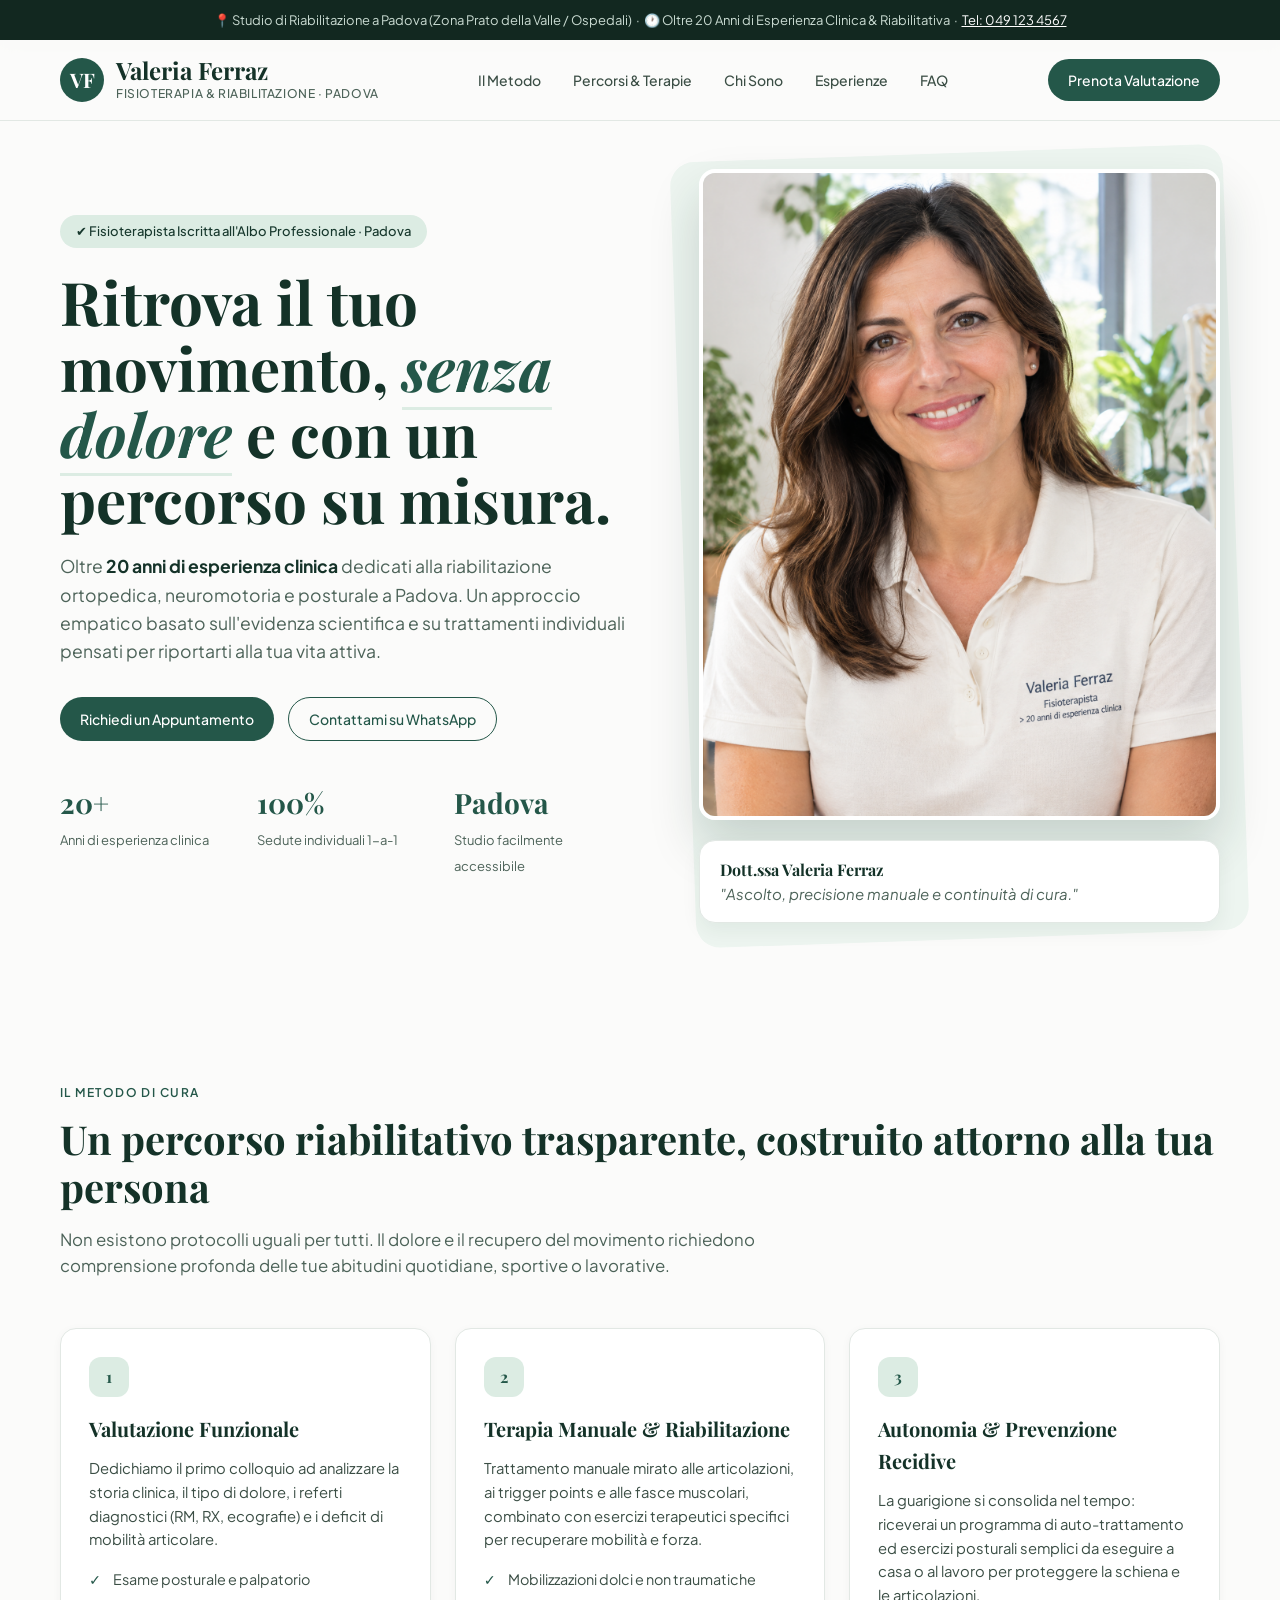
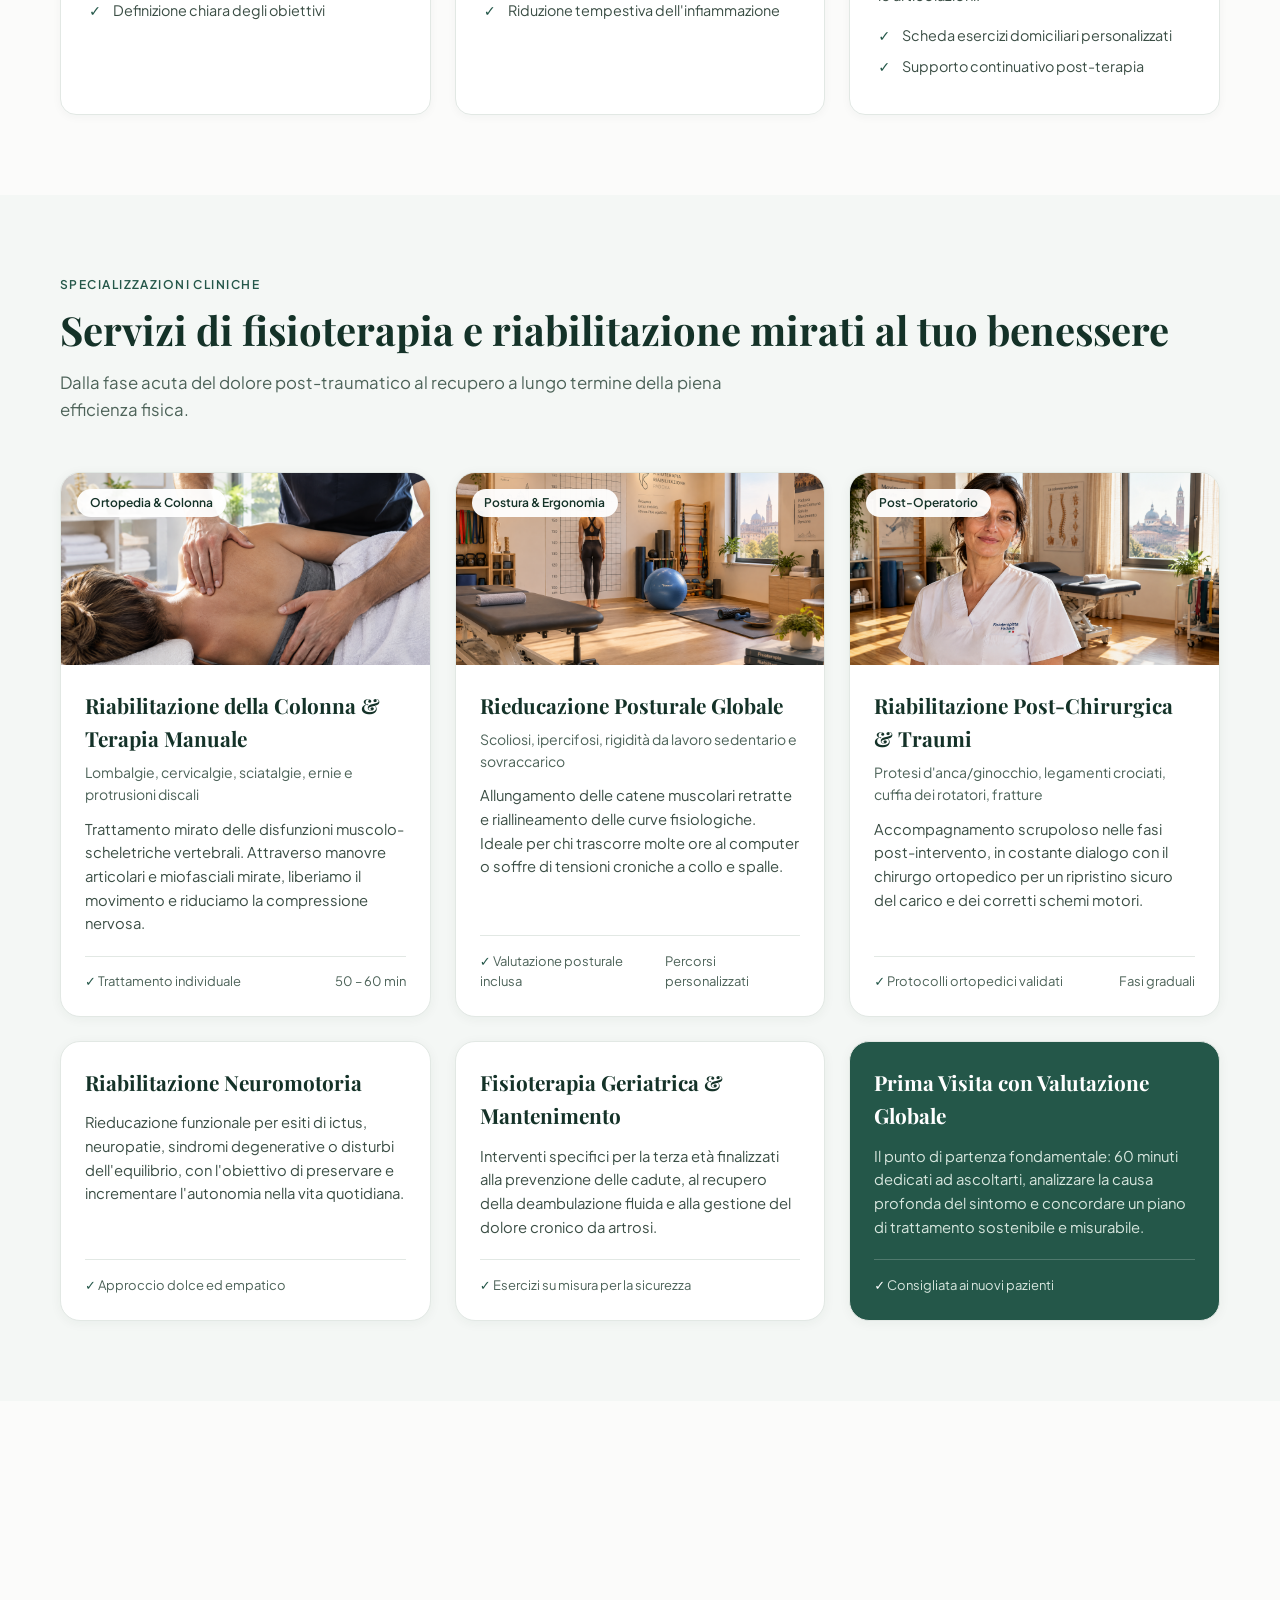
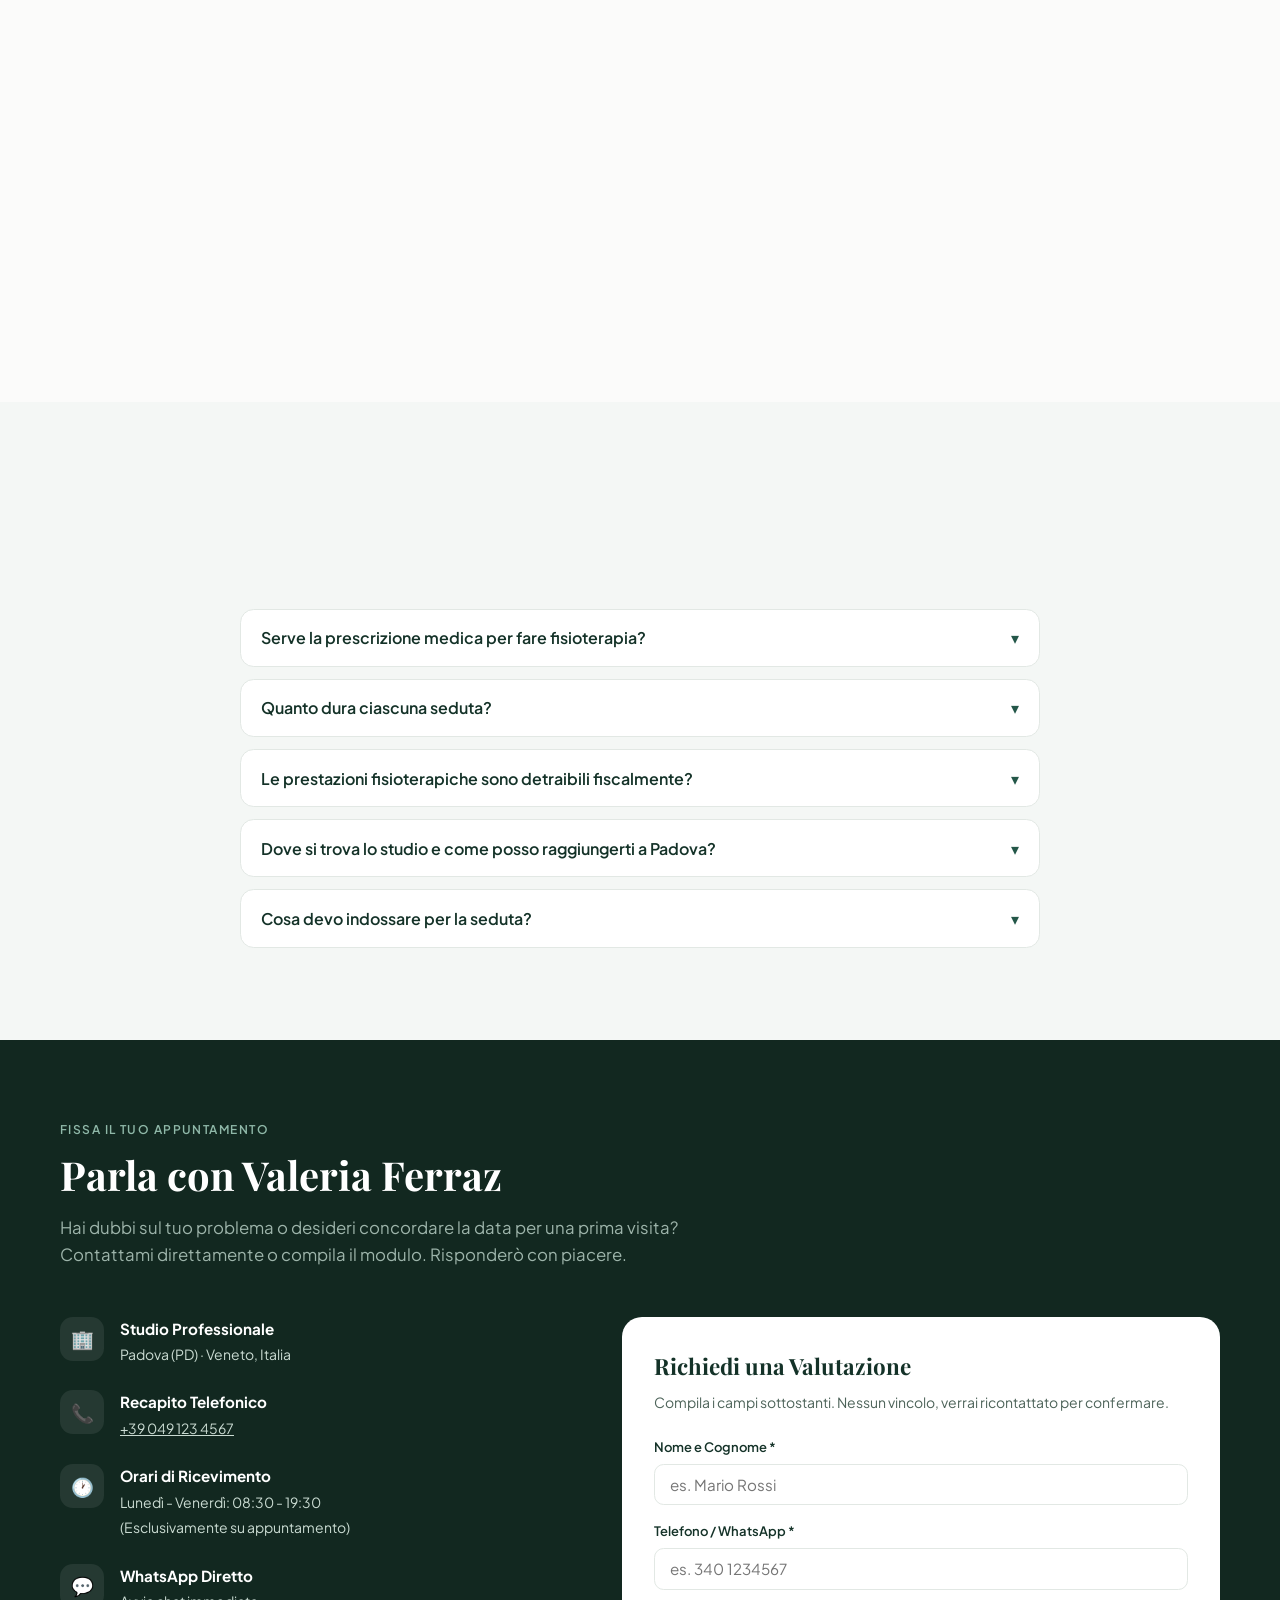
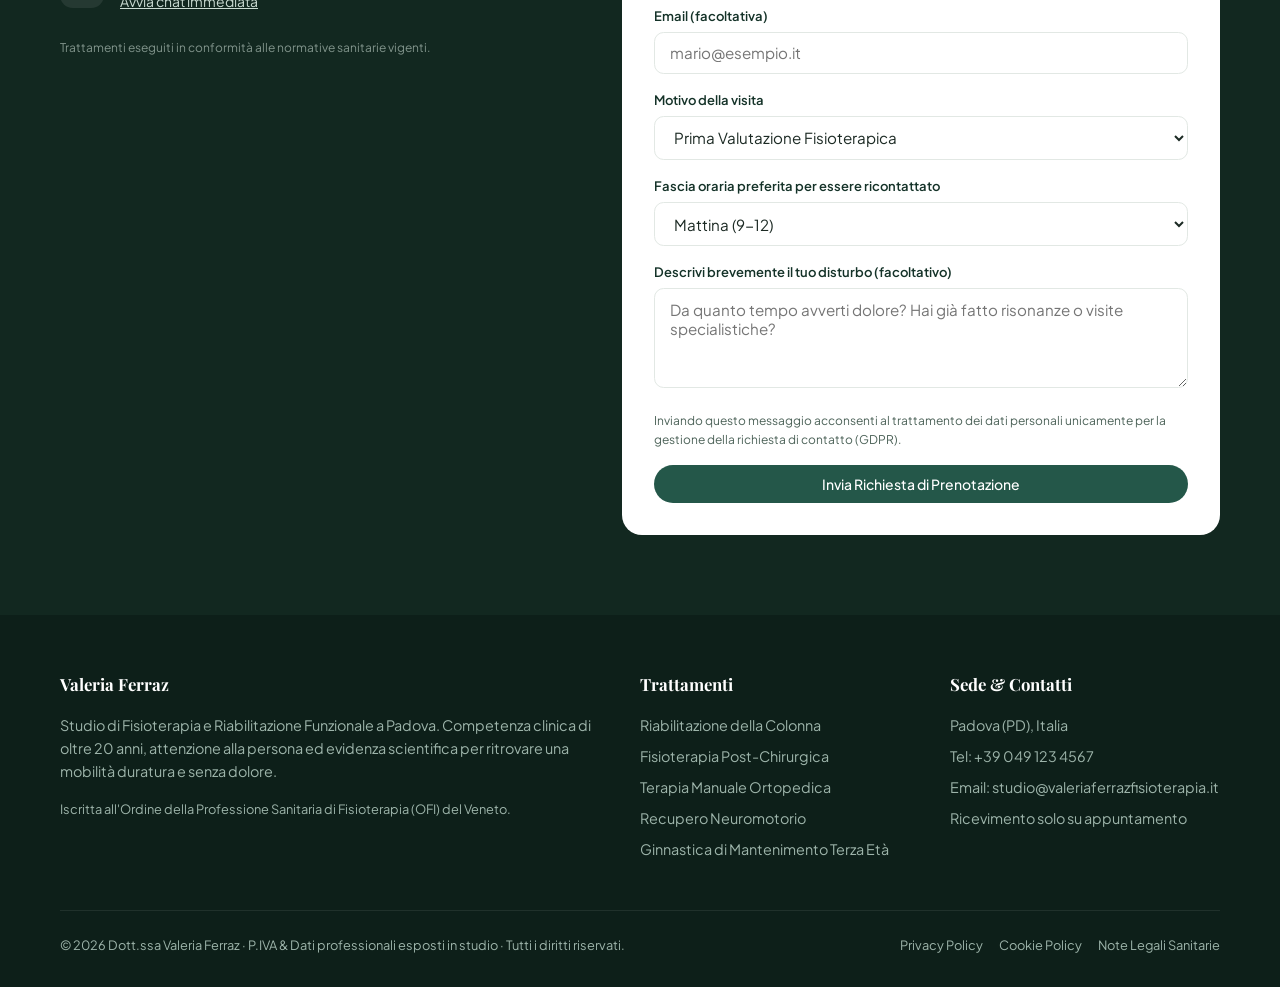
==== commit a3d7fbab: "Add files via upload" ====
--- a/index.html
+++ b/index.html
@@ -1,152 +1,665 @@
-<!doctype html>
-<html lang="it" class="scroll-smooth">
-
-  <head>
-    <meta charset="UTF-8" />
-    <meta
-      name="viewport"
-      content="width=device-width, initial-scale=1.0, maximum-scale=1" />
-    <title>Valeria Ferraz | Fisioterapia & Riabilitazione a Padova</title>
-    <meta name="description" content="Valeria Ferraz, fisioterapista a Padova con oltre 20 anni di esperienza in riabilitazione neuromotoria, ortopedica, posturale e terapia manuale personalizzata." />
-    <link rel="preconnect" href="https://fonts.googleapis.com" />
-    <link rel="preconnect" href="https://fonts.gstatic.com" crossorigin />
-    <link href="https://fonts.googleapis.com/css2?family=Plus+Jakarta+Sans:wght@300;400;500;600;700&family=Playfair+Display:ital,wght@0,500;0,600;0,700;1,400&display=swap" rel="stylesheet" />
-    <script type="module" crossorigin src="assets/index-home-v2.js"></script>
-    <link rel="stylesheet" crossorigin href="assets/index-mobile-v2.css">
-    <script src="__manus__/debug-collector.js" defer></script>
-  </head>
-
-  <body class="font-sans antialiased bg-[#fbfbf9] text-[#1f2923] selection:bg-[#2f6655] selection:text-white">
-    <script id="manus-runtime">window.__MANUS_HOST_DEV__ = false;
-(function(){"use strict";var Mr={exports:{}},Kn={};/**
- * @license React
- * react-jsx-runtime.production.js
- *
- * Copyright (c) Meta Platforms, Inc. and affiliates.
- *
- * This source code is licensed under the MIT license found in the
- * LICENSE file in the root directory of this source tree.
- */var $c;function um(){if($c)return Kn;$c=1;var r=Symbol.for("react.transitional.element"),i=Symbol.for("react.fragment");function c(s,d,m){var x=null;if(m!==void 0&&(x=""+m),d.key!==void 0&&(x=""+d.key),"key"in d){m={};for(var R in d)R!=="key"&&(m[R]=d[R])}else m=d;return d=m.ref,{$$typeof:r,type:s,key:x,ref:d!==void 0?d:null,props:m}}return Kn.Fragment=i,Kn.jsx=c,Kn.jsxs=c,Kn}var Fc;function dm(){return Fc||(Fc=1,Mr.exports=um()),Mr.exports}var h=dm(),Ar={exports:{}},Pn={},Rr={exports:{}},Nr={};/**
- * @license React
- * scheduler.production.js
- *
- * Copyright (c) Meta Platforms, Inc. and affiliates.
- *
- * This source code is licensed under the MIT license found in the
- * LICENSE file in the root directory of this source tree.
- */var Ic;function fm(){return Ic||(Ic=1,function(r){function i(A,q){var B=A.length;A.push(q);t:for(;0<B;){var bt=B-1>>>1,p=A[bt];if(0<d(p,q))A[bt]=q,A[B]=p,B=bt;else break t}}function c(A){return A.length===0?null:A[0]}function s(A){if(A.length===0)return null;var q=A[0],B=A.pop();if(B!==q){A[0]=B;t:for(var bt=0,p=A.length,O=p>>>1;bt<O;){var X=2*(bt+1)-1,G=A[X],Z=X+1,st=A[Z];if(0>d(G,B))Z<p&&0>d(st,G)?(A[bt]=st,A[Z]=B,bt=Z):(A[bt]=G,A[X]=B,bt=X);else if(Z<p&&0>d(st,B))A[bt]=st,A[Z]=B,bt=Z;else break t}}return q}function d(A,q){var B=A.sortIndex-q.sortIndex;return B!==0?B:A.id-q.id}if(r.unstable_now=void 0,typeof performance=="object"&&typeof performance.now=="function"){var m=performance;r.unstable_now=function(){return m.now()}}else{var x=Date,R=x.now();r.unstable_now=function(){return x.now()-R}}var C=[],v=[],D=1,j=null,J=3,at=!1,$=!1,nt=!1,ct=!1,ht=typeof setTimeout=="function"?setTimeout:null,St=typeof clearTimeout=="function"?clearTimeout:null,_=typeof setImmediate<"u"?setImmediate:null;function Y(A){for(var q=c(v);q!==null;){if(q.callback===null)s(v);else if(q.startTime<=A)s(v),q.sortIndex=q.expirationTime,i(C,q);else break;q=c(v)}}function H(A){if(nt=!1,Y(A),!$)if(c(C)!==null)$=!0,it||(it=!0,Bt());else{var q=c(v);q!==null&&Mt(H,q.startTime-A)}}var it=!1,rt=-1,V=5,xt=-1;function Be(){return ct?!0:!(r.unstable_now()-xt<V)}function te(){if(ct=!1,it){var A=r.unstable_now();xt=A;var q=!0;try{t:{$=!1,nt&&(nt=!1,St(rt),rt=-1),at=!0;var B=J;try{e:{for(Y(A),j=c(C);j!==null&&!(j.expirationTime>A&&Be());){var bt=j.callback;if(typeof bt=="function"){j.callback=null,J=j.priorityLevel;var p=bt(j.expirationTime<=A);if(A=r.unstable_now(),typeof p=="function"){j.callback=p,Y(A),q=!0;break e}j===c(C)&&s(C),Y(A)}else s(C);j=c(C)}if(j!==null)q=!0;else{var O=c(v);O!==null&&Mt(H,O.startTime-A),q=!1}}break t}finally{j=null,J=B,at=!1}q=void 0}}finally{q?Bt():it=!1}}}var Bt;if(typeof _=="function")Bt=function(){_(te)};else if(typeof MessageChannel<"u"){var me=new MessageChannel,Se=me.port2;me.port1.onmessage=te,Bt=function(){Se.postMessage(null)}}else Bt=function(){ht(te,0)};function Mt(A,q){rt=ht(function(){A(r.unstable_now())},q)}r.unstable_IdlePriority=5,r.unstable_ImmediatePriority=1,r.unstable_LowPriority=4,r.unstable_NormalPriority=3,r.unstable_Profiling=null,r.unstable_UserBlockingPriority=2,r.unstable_cancelCallback=function(A){A.callback=null},r.unstable_forceFrameRate=function(A){0>A||125<A?console.error("forceFrameRate takes a positive int between 0 and 125, forcing frame rates higher than 125 fps is not supported"):V=0<A?Math.floor(1e3/A):5},r.unstable_getCurrentPriorityLevel=function(){return J},r.unstable_next=function(A){switch(J){case 1:case 2:case 3:var q=3;break;default:q=J}var B=J;J=q;try{return A()}finally{J=B}},r.unstable_requestPaint=function(){ct=!0},r.unstable_runWithPriority=function(A,q){switch(A){case 1:case 2:case 3:case 4:case 5:break;default:A=3}var B=J;J=A;try{return q()}finally{J=B}},r.unstable_scheduleCallback=function(A,q,B){var bt=r.unstable_now();switch(typeof B=="object"&&B!==null?(B=B.delay,B=typeof B=="number"&&0<B?bt+B:bt):B=bt,A){case 1:var p=-1;break;case 2:p=250;break;case 5:p=1073741823;break;case 4:p=1e4;break;default:p=5e3}return p=B+p,A={id:D++,callback:q,priorityLevel:A,startTime:B,expirationTime:p,sortIndex:-1},B>bt?(A.sortIndex=B,i(v,A),c(C)===null&&A===c(v)&&(nt?(St(rt),rt=-1):nt=!0,Mt(H,B-bt))):(A.sortIndex=p,i(C,A),$||at||($=!0,it||(it=!0,Bt()))),A},r.unstable_shouldYield=Be,r.unstable_wrapCallback=function(A){var q=J;return function(){var B=J;J=q;try{return A.apply(this,arguments)}finally{J=B}}}}(Nr)),Nr}var tu;function hm(){return tu||(tu=1,Rr.exports=fm()),Rr.exports}var zr={exports:{}},ut={};/**
- * @license React
- * react.production.js
- *
- * Copyright (c) Meta Platforms, Inc. and affiliates.
- *
- * This source code is licensed under the MIT license found in the
- * LICENSE file in the root directory of this source tree.
- */var eu;function mm(){if(eu)return ut;eu=1;var r=Symbol.for("react.transitional.element"),i=Symbol.for("react.portal"),c=Symbol.for("react.fragment"),s=Symbol.for("react.strict_mode"),d=Symbol.for("react.profiler"),m=Symbol.for("react.consumer"),x=Symbol.for("react.context"),R=Symbol.for("react.forward_ref"),C=Symbol.for("react.suspense"),v=Symbol.for("react.memo"),D=Symbol.for("react.lazy"),j=Symbol.iterator;function J(p){return p===null||typeof p!="object"?null:(p=j&&p[j]||p["@@iterator"],typeof p=="function"?p:null)}var at={isMounted:function(){return!1},enqueueForceUpdate:function(){},enqueueReplaceState:function(){},enqueueSetState:function(){}},$=Object.assign,nt={};function ct(p,O,X){this.props=p,this.context=O,this.refs=nt,this.updater=X||at}ct.prototype.isReactComponent={},ct.prototype.setState=function(p,O){if(typeof p!="object"&&typeof p!="function"&&p!=null)throw Error("takes an object of state variables to update or a function which returns an object of state variables.");this.updater.enqueueSetState(this,p,O,"setState")},ct.prototype.forceUpdate=function(p){this.updater.enqueueForceUpdate(this,p,"forceUpdate")};function ht(){}ht.prototype=ct.prototype;function St(p,O,X){this.props=p,this.context=O,this.refs=nt,this.updater=X||at}var _=St.prototype=new ht;_.constructor=St,$(_,ct.prototype),_.isPureReactComponent=!0;var Y=Array.isArray,H={H:null,A:null,T:null,S:null,V:null},it=Object.prototype.hasOwnProperty;function rt(p,O,X,G,Z,st){return X=st.ref,{$$typeof:r,type:p,key:O,ref:X!==void 0?X:null,props:st}}function V(p,O){return rt(p.type,O,void 0,void 0,void 0,p.props)}function xt(p){return typeof p=="object"&&p!==null&&p.$$typeof===r}function Be(p){var O={"=":"=0",":":"=2"};return"$"+p.replace(/[=:]/g,function(X){return O[X]})}var te=/\/+/g;function Bt(p,O){return typeof p=="object"&&p!==null&&p.key!=null?Be(""+p.key):O.toString(36)}function me(){}function Se(p){switch(p.status){case"fulfilled":return p.value;case"rejected":throw p.reason;default:switch(typeof p.status=="string"?p.then(me,me):(p.status="pending",p.then(function(O){p.status==="pending"&&(p.status="fulfilled",p.value=O)},function(O){p.status==="pending"&&(p.status="rejected",p.reason=O)})),p.status){case"fulfilled":return p.value;case"rejected":throw p.reason}}throw p}function Mt(p,O,X,G,Z){var st=typeof p;(st==="undefined"||st==="boolean")&&(p=null);var I=!1;if(p===null)I=!0;else switch(st){case"bigint":case"string":case"number":I=!0;break;case"object":switch(p.$$typeof){case r:case i:I=!0;break;case D:return I=p._init,Mt(I(p._payload),O,X,G,Z)}}if(I)return Z=Z(p),I=G===""?"."+Bt(p,0):G,Y(Z)?(X="",I!=null&&(X=I.replace(te,"$&/")+"/"),Mt(Z,O,X,"",function(Jt){return Jt})):Z!=null&&(xt(Z)&&(Z=V(Z,X+(Z.key==null||p&&p.key===Z.key?"":(""+Z.key).replace(te,"$&/")+"/")+I)),O.push(Z)),1;I=0;var gt=G===""?".":G+":";if(Y(p))for(var Tt=0;Tt<p.length;Tt++)G=p[Tt],st=gt+Bt(G,Tt),I+=Mt(G,O,X,st,Z);else if(Tt=J(p),typeof Tt=="function")for(p=Tt.call(p),Tt=0;!(G=p.next()).done;)G=G.value,st=gt+Bt(G,Tt++),I+=Mt(G,O,X,st,Z);else if(st==="object"){if(typeof p.then=="function")return Mt(Se(p),O,X,G,Z);throw O=String(p),Error("Objects are not valid as a React child (found: "+(O==="[object Object]"?"object with keys {"+Object.keys(p).join(", ")+"}":O)+"). If you meant to render a collection of children, use an array instead.")}return I}function A(p,O,X){if(p==null)return p;var G=[],Z=0;return Mt(p,G,"","",function(st){return O.call(X,st,Z++)}),G}function q(p){if(p._status===-1){var O=p._result;O=O(),O.then(function(X){(p._status===0||p._status===-1)&&(p._status=1,p._result=X)},function(X){(p._status===0||p._status===-1)&&(p._status=2,p._result=X)}),p._status===-1&&(p._status=0,p._result=O)}if(p._status===1)return p._result.default;throw p._result}var B=typeof reportError=="function"?reportError:function(p){if(typeof window=="object"&&typeof window.ErrorEvent=="function"){var O=new window.ErrorEvent("error",{bubbles:!0,cancelable:!0,message:typeof p=="object"&&p!==null&&typeof p.message=="string"?String(p.message):String(p),error:p});if(!window.dispatchEvent(O))return}else if(typeof process=="object"&&typeof process.emit=="function"){process.emit("uncaughtException",p);return}console.error(p)};function bt(){}return ut.Children={map:A,forEach:function(p,O,X){A(p,function(){O.apply(this,arguments)},X)},count:function(p){var O=0;return A(p,function(){O++}),O},toArray:function(p){return A(p,function(O){return O})||[]},only:function(p){if(!xt(p))throw Error("React.Children.only expected to receive a single React element child.");return p}},ut.Component=ct,ut.Fragment=c,ut.Profiler=d,ut.PureComponent=St,ut.StrictMode=s,ut.Suspense=C,ut.__CLIENT_INTERNALS_DO_NOT_USE_OR_WARN_USERS_THEY_CANNOT_UPGRADE=H,ut.__COMPILER_RUNTIME={__proto__:null,c:function(p){return H.H.useMemoCache(p)}},ut.cache=function(p){return function(){return p.apply(null,arguments)}},ut.cloneElement=function(p,O,X){if(p==null)throw Error("The argument must be a React element, but you passed "+p+".");var G=$({},p.props),Z=p.key,st=void 0;if(O!=null)for(I in O.ref!==void 0&&(st=void 0),O.key!==void 0&&(Z=""+O.key),O)!it.call(O,I)||I==="key"||I==="__self"||I==="__source"||I==="ref"&&O.ref===void 0||(G[I]=O[I]);var I=arguments.length-2;if(I===1)G.children=X;else if(1<I){for(var gt=Array(I),Tt=0;Tt<I;Tt++)gt[Tt]=arguments[Tt+2];G.children=gt}return rt(p.type,Z,void 0,void 0,st,G)},ut.createContext=function(p){return p={$$typeof:x,_currentValue:p,_currentValue2:p,_threadCount:0,Provider:null,Consumer:null},p.Provider=p,p.Consumer={$$typeof:m,_context:p},p},ut.createElement=function(p,O,X){var G,Z={},st=null;if(O!=null)for(G in O.key!==void 0&&(st=""+O.key),O)it.call(O,G)&&G!=="key"&&G!=="__self"&&G!=="__source"&&(Z[G]=O[G]);var I=arguments.length-2;if(I===1)Z.children=X;else if(1<I){for(var gt=Array(I),Tt=0;Tt<I;Tt++)gt[Tt]=arguments[Tt+2];Z.children=gt}if(p&&p.defaultProps)for(G in I=p.defaultProps,I)Z[G]===void 0&&(Z[G]=I[G]);return rt(p,st,void 0,void 0,null,Z)},ut.createRef=function(){return{current:null}},ut.forwardRef=function(p){return{$$typeof:R,render:p}},ut.isValidElement=xt,ut.lazy=function(p){return{$$typeof:D,_payload:{_status:-1,_result:p},_init:q}},ut.memo=function(p,O){return{$$typeof:v,type:p,compare:O===void 0?null:O}},ut.startTransition=function(p){var O=H.T,X={};H.T=X;try{var G=p(),Z=H.S;Z!==null&&Z(X,G),typeof G=="object"&&G!==null&&typeof G.then=="function"&&G.then(bt,B)}catch(st){B(st)}finally{H.T=O}},ut.unstable_useCacheRefresh=function(){return H.H.useCacheRefresh()},ut.use=function(p){return H.H.use(p)},ut.useActionState=function(p,O,X){return H.H.useActionState(p,O,X)},ut.useCallback=function(p,O){return H.H.useCallback(p,O)},ut.useContext=function(p){return H.H.useContext(p)},ut.useDebugValue=function(){},ut.useDeferredValue=function(p,O){return H.H.useDeferredValue(p,O)},ut.useEffect=function(p,O,X){var G=H.H;if(typeof X=="function")throw Error("useEffect CRUD overload is not enabled in this build of React.");return G.useEffect(p,O)},ut.useId=function(){return H.H.useId()},ut.useImperativeHandle=function(p,O,X){return H.H.useImperativeHandle(p,O,X)},ut.useInsertionEffect=function(p,O){return H.H.useInsertionEffect(p,O)},ut.useLayoutEffect=function(p,O){return H.H.useLayoutEffect(p,O)},ut.useMemo=function(p,O){return H.H.useMemo(p,O)},ut.useOptimistic=function(p,O){return H.H.useOptimistic(p,O)},ut.useReducer=function(p,O,X){return H.H.useReducer(p,O,X)},ut.useRef=function(p){return H.H.useRef(p)},ut.useState=function(p){return H.H.useState(p)},ut.useSyncExternalStore=function(p,O,X){return H.H.useSyncExternalStore(p,O,X)},ut.useTransition=function(){return H.H.useTransition()},ut.version="19.1.1",ut}var lu;function _r(){return lu||(lu=1,zr.exports=mm()),zr.exports}var kr={exports:{}},he={};/**
- * @license React
- * react-dom.production.js
- *
- * Copyright (c) Meta Platforms, Inc. and affiliates.
- *
- * This source code is licensed under the MIT license found in the
- * LICENSE file in the root directory of this source tree.
- */var au;function gm(){if(au)return he;au=1;var r=_r();function i(C){var v="https://react.dev/errors/"+C;if(1<arguments.length){v+="?args[]="+encodeURIComponent(arguments[1]);for(var D=2;D<arguments.length;D++)v+="&args[]="+encodeURIComponent(arguments[D])}return"Minified React error #"+C+"; visit "+v+" for the full message or use the non-minified dev environment for full errors and additional helpful warnings."}function c(){}var s={d:{f:c,r:function(){throw Error(i(522))},D:c,C:c,L:c,m:c,X:c,S:c,M:c},p:0,findDOMNode:null},d=Symbol.for("react.portal");function m(C,v,D){var j=3<arguments.length&&arguments[3]!==void 0?arguments[3]:null;return{$$typeof:d,key:j==null?null:""+j,children:C,containerInfo:v,implementation:D}}var x=r.__CLIENT_INTERNALS_DO_NOT_USE_OR_WARN_USERS_THEY_CANNOT_UPGRADE;function R(C,v){if(C==="font")return"";if(typeof v=="string")return v==="use-credentials"?v:""}return he.__DOM_INTERNALS_DO_NOT_USE_OR_WARN_USERS_THEY_CANNOT_UPGRADE=s,he.createPortal=function(C,v){var D=2<arguments.length&&arguments[2]!==void 0?arguments[2]:null;if(!v||v.nodeType!==1&&v.nodeType!==9&&v.nodeType!==11)throw Error(i(299));return m(C,v,null,D)},he.flushSync=function(C){var v=x.T,D=s.p;try{if(x.T=null,s.p=2,C)return C()}finally{x.T=v,s.p=D,s.d.f()}},he.preconnect=function(C,v){typeof C=="string"&&(v?(v=v.crossOrigin,v=typeof v=="string"?v==="use-credentials"?v:"":void 0):v=null,s.d.C(C,v))},he.prefetchDNS=function(C){typeof C=="string"&&s.d.D(C)},he.preinit=function(C,v){if(typeof C=="string"&&v&&typeof v.as=="string"){var D=v.as,j=R(D,v.crossOrigin),J=typeof v.integrity=="string"?v.integrity:void 0,at=typeof v.fetchPriority=="string"?v.fetchPriority:void 0;D==="style"?s.d.S(C,typeof v.precedence=="string"?v.precedence:void 0,{crossOrigin:j,integrity:J,fetchPriority:at}):D==="script"&&s.d.X(C,{crossOrigin:j,integrity:J,fetchPriority:at,nonce:typeof v.nonce=="string"?v.nonce:void 0})}},he.preinitModule=function(C,v){if(typeof C=="string")if(typeof v=="object"&&v!==null){if(v.as==null||v.as==="script"){var D=R(v.as,v.crossOrigin);s.d.M(C,{crossOrigin:D,integrity:typeof v.integrity=="string"?v.integrity:void 0,nonce:typeof v.nonce=="string"?v.nonce:void 0})}}else v==null&&s.d.M(C)},he.preload=function(C,v){if(typeof C=="string"&&typeof v=="object"&&v!==null&&typeof v.as=="string"){var D=v.as,j=R(D,v.crossOrigin);s.d.L(C,D,{crossOrigin:j,integrity:typeof v.integrity=="string"?v.integrity:void 0,nonce:typeof v.nonce=="string"?v.nonce:void 0,type:typeof v.type=="string"?v.type:void 0,fetchPriority:typeof v.fetchPriority=="string"?v.fetchPriority:void 0,referrerPolicy:typeof v.referrerPolicy=="string"?v.referrerPolicy:void 0,imageSrcSet:typeof v.imageSrcSet=="string"?v.imageSrcSet:void 0,imageSizes:typeof v.imageSizes=="string"?v.imageSizes:void 0,media:typeof v.media=="string"?v.media:void 0})}},he.preloadModule=function(C,v){if(typeof C=="string")if(v){var D=R(v.as,v.crossOrigin);s.d.m(C,{as:typeof v.as=="string"&&v.as!=="script"?v.as:void 0,crossOrigin:D,integrity:typeof v.integrity=="string"?v.integrity:void 0})}else s.d.m(C)},he.requestFormReset=function(C){s.d.r(C)},he.unstable_batchedUpdates=function(C,v){return C(v)},he.useFormState=function(C,v,D){return x.H.useFormState(C,v,D)},he.useFormStatus=function(){return x.H.useHostTransitionStatus()},he.version="19.1.1",he}var nu;function pm(){if(nu)return kr.exports;nu=1;function r(){if(!(typeof __REACT_DEVTOOLS_GLOBAL_HOOK__>"u"||typeof __REACT_DEVTOOLS_GLOBAL_HOOK__.checkDCE!="function"))try{__REACT_DEVTOOLS_GLOBAL_HOOK__.checkDCE(r)}catch(i){console.error(i)}}return r(),kr.exports=gm(),kr.exports}/**
- * @license React
- * react-dom-client.production.js
- *
- * Copyright (c) Meta Platforms, Inc. and affiliates.
- *
- * This source code is licensed under the MIT license found in the
- * LICENSE file in the root directory of this source tree.
- */var ou;function ym(){if(ou)return Pn;ou=1;var r=hm(),i=_r(),c=pm();function s(t){var e="https://react.dev/errors/"+t;if(1<arguments.length){e+="?args[]="+encodeURIComponent(arguments[1]);for(var l=2;l<arguments.length;l++)e+="&args[]="+encodeURIComponent(arguments[l])}return"Minified React error #"+t+"; visit "+e+" for the full message or use the non-minified dev environment for full errors and additional helpful warnings."}function d(t){return!(!t||t.nodeType!==1&&t.nodeType!==9&&t.nodeType!==11)}function m(t){var e=t,l=t;if(t.alternate)for(;e.return;)e=e.return;else{t=e;do e=t,(e.flags&4098)!==0&&(l=e.return),t=e.return;while(t)}return e.tag===3?l:null}function x(t){if(t.tag===13){var e=t.memoizedState;if(e===null&&(t=t.alternate,t!==null&&(e=t.memoizedState)),e!==null)return e.dehydrated}return null}function R(t){if(m(t)!==t)throw Error(s(188))}function C(t){var e=t.alternate;if(!e){if(e=m(t),e===null)throw Error(s(188));return e!==t?null:t}for(var l=t,a=e;;){var n=l.return;if(n===null)break;var o=n.alternate;if(o===null){if(a=n.return,a!==null){l=a;continue}break}if(n.child===o.child){for(o=n.child;o;){if(o===l)return R(n),t;if(o===a)return R(n),e;o=o.sibling}throw Error(s(188))}if(l.return!==a.return)l=n,a=o;else{for(var u=!1,f=n.child;f;){if(f===l){u=!0,l=n,a=o;break}if(f===a){u=!0,a=n,l=o;break}f=f.sibling}if(!u){for(f=o.child;f;){if(f===l){u=!0,l=o,a=n;break}if(f===a){u=!0,a=o,l=n;break}f=f.sibling}if(!u)throw Error(s(189))}}if(l.alternate!==a)throw Error(s(190))}if(l.tag!==3)throw Error(s(188));return l.stateNode.current===l?t:e}function v(t){var e=t.tag;if(e===5||e===26||e===27||e===6)return t;for(t=t.child;t!==null;){if(e=v(t),e!==null)return e;t=t.sibling}return null}var D=Object.assign,j=Symbol.for("react.element"),J=Symbol.for("react.transitional.element"),at=Symbol.for("react.portal"),$=Symbol.for("react.fragment"),nt=Symbol.for("react.strict_mode"),ct=Symbol.for("react.profiler"),ht=Symbol.for("react.provider"),St=Symbol.for("react.consumer"),_=Symbol.for("react.context"),Y=Symbol.for("react.forward_ref"),H=Symbol.for("react.suspense"),it=Symbol.for("react.suspense_list"),rt=Symbol.for("react.memo"),V=Symbol.for("react.lazy"),xt=Symbol.for("react.activity"),Be=Symbol.for("react.memo_cache_sentinel"),te=Symbol.iterator;function Bt(t){return t===null||typeof t!="object"?null:(t=te&&t[te]||t["@@iterator"],typeof t=="function"?t:null)}var me=Symbol.for("react.client.reference");function Se(t){if(t==null)return null;if(typeof t=="function")return t.$$typeof===me?null:t.displayName||t.name||null;if(typeof t=="string")return t;switch(t){case $:return"Fragment";case ct:return"Profiler";case nt:return"StrictMode";case H:return"Suspense";case it:return"SuspenseList";case xt:return"Activity"}if(typeof t=="object")switch(t.$$typeof){case at:return"Portal";case _:return(t.displayName||"Context")+".Provider";case St:return(t._context.displayName||"Context")+".Consumer";case Y:var e=t.render;return t=t.displayName,t||(t=e.displayName||e.name||"",t=t!==""?"ForwardRef("+t+")":"ForwardRef"),t;case rt:return e=t.displayName||null,e!==null?e:Se(t.type)||"Memo";case V:e=t._payload,t=t._init;try{return Se(t(e))}catch{}}return null}var Mt=Array.isArray,A=i.__CLIENT_INTERNALS_DO_NOT_USE_OR_WARN_USERS_THEY_CANNOT_UPGRADE,q=c.__DOM_INTERNALS_DO_NOT_USE_OR_WARN_USERS_THEY_CANNOT_UPGRADE,B={pending:!1,data:null,method:null,action:null},bt=[],p=-1;function O(t){return{current:t}}function X(t){0>p||(t.current=bt[p],bt[p]=null,p--)}function G(t,e){p++,bt[p]=t.current,t.current=e}var Z=O(null),st=O(null),I=O(null),gt=O(null);function Tt(t,e){switch(G(I,e),G(st,t),G(Z,null),e.nodeType){case 9:case 11:t=(t=e.documentElement)&&(t=t.namespaceURI)?Hh(t):0;break;default:if(t=e.tagName,e=e.namespaceURI)e=Hh(e),t=Uh(e,t);else switch(t){case"svg":t=1;break;case"math":t=2;break;default:t=0}}X(Z),G(Z,t)}function Jt(){X(Z),X(st),X(I)}function Ke(t){t.memoizedState!==null&&G(gt,t);var e=Z.current,l=Uh(e,t.type);e!==l&&(G(st,t),G(Z,l))}function Ce(t){st.current===t&&(X(Z),X(st)),gt.current===t&&(X(gt),Wo._currentValue=B)}var Pe=Object.prototype.hasOwnProperty,yl=r.unstable_scheduleCallback,sn=r.unstable_cancelCallback,Ca=r.unstable_shouldYield,ri=r.unstable_requestPaint,ge=r.unstable_now,si=r.unstable_getCurrentPriorityLevel,Ul=r.unstable_ImmediatePriority,Fn=r.unstable_UserBlockingPriority,nl=r.unstable_NormalPriority,ci=r.unstable_LowPriority,Gl=r.unstable_IdlePriority,ui=r.log,Ea=r.unstable_setDisableYieldValue,ql=null,Wt=null;function Je(t){if(typeof ui=="function"&&Ea(t),Wt&&typeof Wt.setStrictMode=="function")try{Wt.setStrictMode(ql,t)}catch{}}var $t=Math.clz32?Math.clz32:fi,di=Math.log,Ta=Math.LN2;function fi(t){return t>>>=0,t===0?32:31-(di(t)/Ta|0)|0}var L=256,cn=4194304;function vl(t){var e=t&42;if(e!==0)return e;switch(t&-t){case 1:return 1;case 2:return 2;case 4:return 4;case 8:return 8;case 16:return 16;case 32:return 32;case 64:return 64;case 128:return 128;case 256:case 512:case 1024:case 2048:case 4096:case 8192:case 16384:case 32768:case 65536:case 131072:case 262144:case 524288:case 1048576:case 2097152:return t&4194048;case 4194304:case 8388608:case 16777216:case 33554432:return t&62914560;case 67108864:return 67108864;case 134217728:return 134217728;case 268435456:return 268435456;case 536870912:return 536870912;case 1073741824:return 0;default:return t}}function un(t,e,l){var a=t.pendingLanes;if(a===0)return 0;var n=0,o=t.suspendedLanes,u=t.pingedLanes;t=t.warmLanes;var f=a&134217727;return f!==0?(a=f&~o,a!==0?n=vl(a):(u&=f,u!==0?n=vl(u):l||(l=f&~t,l!==0&&(n=vl(l))))):(f=a&~o,f!==0?n=vl(f):u!==0?n=vl(u):l||(l=a&~t,l!==0&&(n=vl(l)))),n===0?0:e!==0&&e!==n&&(e&o)===0&&(o=n&-n,l=e&-e,o>=l||o===32&&(l&4194048)!==0)?e:n}function Dt(t,e){return(t.pendingLanes&~(t.suspendedLanes&~t.pingedLanes)&e)===0}function In(t,e){switch(t){case 1:case 2:case 4:case 8:case 64:return e+250;case 16:case 32:case 128:case 256:case 512:case 1024:case 2048:case 4096:case 8192:case 16384:case 32768:case 65536:case 131072:case 262144:case 524288:case 1048576:case 2097152:return e+5e3;case 4194304:case 8388608:case 16777216:case 33554432:return-1;case 67108864:case 134217728:case 268435456:case 536870912:case 1073741824:return-1;default:return-1}}function to(){var t=L;return L<<=1,(L&4194048)===0&&(L=256),t}function hi(){var t=cn;return cn<<=1,(cn&62914560)===0&&(cn=4194304),t}function eo(t){for(var e=[],l=0;31>l;l++)e.push(t);return e}function Da(t,e){t.pendingLanes|=e,e!==268435456&&(t.suspendedLanes=0,t.pingedLanes=0,t.warmLanes=0)}function Ir(t,e,l,a,n,o){var u=t.pendingLanes;t.pendingLanes=l,t.suspendedLanes=0,t.pingedLanes=0,t.warmLanes=0,t.expiredLanes&=l,t.entangledLanes&=l,t.errorRecoveryDisabledLanes&=l,t.shellSuspendCounter=0;var f=t.entanglements,g=t.expirationTimes,S=t.hiddenUpdates;for(l=u&~l;0<l;){var N=31-$t(l),k=1<<N;f[N]=0,g[N]=-1;var E=S[N];if(E!==null)for(S[N]=null,N=0;N<E.length;N++){var T=E[N];T!==null&&(T.lane&=-536870913)}l&=~k}a!==0&&mi(t,a,0),o!==0&&n===0&&t.tag!==0&&(t.suspendedLanes|=o&~(u&~e))}function mi(t,e,l){t.pendingLanes|=e,t.suspendedLanes&=~e;var a=31-$t(e);t.entangledLanes|=e,t.entanglements[a]=t.entanglements[a]|1073741824|l&4194090}function gi(t,e){var l=t.entangledLanes|=e;for(t=t.entanglements;l;){var a=31-$t(l),n=1<<a;n&e|t[a]&e&&(t[a]|=e),l&=~n}}function lo(t){switch(t){case 2:t=1;break;case 8:t=4;break;case 32:t=16;break;case 256:case 512:case 1024:case 2048:case 4096:case 8192:case 16384:case 32768:case 65536:case 131072:case 262144:case 524288:case 1048576:case 2097152:case 4194304:case 8388608:case 16777216:case 33554432:t=128;break;case 268435456:t=134217728;break;default:t=0}return t}function ao(t){return t&=-t,2<t?8<t?(t&134217727)!==0?32:268435456:8:2}function pi(){var t=q.p;return t!==0?t:(t=window.event,t===void 0?32:nm(t.type))}function ts(t,e){var l=q.p;try{return q.p=t,e()}finally{q.p=l}}var ol=Math.random().toString(36).slice(2),ee="__reactFiber$"+ol,pe="__reactProps$"+ol,Yl="__reactContainer$"+ol,no="__reactEvents$"+ol,es="__reactListeners$"+ol,ls="__reactHandles$"+ol,yi="__reactResources$"+ol,Ma="__reactMarker$"+ol;function oo(t){delete t[ee],delete t[pe],delete t[no],delete t[es],delete t[ls]}function Vl(t){var e=t[ee];if(e)return e;for(var l=t.parentNode;l;){if(e=l[Yl]||l[ee]){if(l=e.alternate,e.child!==null||l!==null&&l.child!==null)for(t=Vh(t);t!==null;){if(l=t[ee])return l;t=Vh(t)}return e}t=l,l=t.parentNode}return null}function Xl(t){if(t=t[ee]||t[Yl]){var e=t.tag;if(e===5||e===6||e===13||e===26||e===27||e===3)return t}return null}function Aa(t){var e=t.tag;if(e===5||e===26||e===27||e===6)return t.stateNode;throw Error(s(33))}function Zl(t){var e=t[yi];return e||(e=t[yi]={hoistableStyles:new Map,hoistableScripts:new Map}),e}function Vt(t){t[Ma]=!0}var vi=new Set,bi={};function bl(t,e){We(t,e),We(t+"Capture",e)}function We(t,e){for(bi[t]=e,t=0;t<e.length;t++)vi.add(e[t])}var as=RegExp("^[:A-Z_a-z\\u00C0-\\u00D6\\u00D8-\\u00F6\\u00F8-\\u02FF\\u0370-\\u037D\\u037F-\\u1FFF\\u200C-\\u200D\\u2070-\\u218F\\u2C00-\\u2FEF\\u3001-\\uD7FF\\uF900-\\uFDCF\\uFDF0-\\uFFFD][:A-Z_a-z\\u00C0-\\u00D6\\u00D8-\\u00F6\\u00F8-\\u02FF\\u0370-\\u037D\\u037F-\\u1FFF\\u200C-\\u200D\\u2070-\\u218F\\u2C00-\\u2FEF\\u3001-\\uD7FF\\uF900-\\uFDCF\\uFDF0-\\uFFFD\\-.0-9\\u00B7\\u0300-\\u036F\\u203F-\\u2040]*$"),xi={},wi={};function Ra(t){return Pe.call(wi,t)?!0:Pe.call(xi,t)?!1:as.test(t)?wi[t]=!0:(xi[t]=!0,!1)}function M(t,e,l){if(Ra(e))if(l===null)t.removeAttribute(e);else{switch(typeof l){case"undefined":case"function":case"symbol":t.removeAttribute(e);return;case"boolean":var a=e.toLowerCase().slice(0,5);if(a!=="data-"&&a!=="aria-"){t.removeAttribute(e);return}}t.setAttribute(e,""+l)}}function tt(t,e,l){if(l===null)t.removeAttribute(e);else{switch(typeof l){case"undefined":case"function":case"symbol":case"boolean":t.removeAttribute(e);return}t.setAttribute(e,""+l)}}function Ot(t,e,l,a){if(a===null)t.removeAttribute(l);else{switch(typeof a){case"undefined":case"function":case"symbol":case"boolean":t.removeAttribute(l);return}t.setAttributeNS(e,l,""+a)}}var le,Ee;function ae(t){if(le===void 0)try{throw Error()}catch(l){var e=l.stack.trim().match(/\n( *(at )?)/);le=e&&e[1]||"",Ee=-1<l.stack.indexOf(`
-    at`)?" (<anonymous>)":-1<l.stack.indexOf("@")?"@unknown:0:0":""}return`
-`+le+t+Ee}var Le=!1;function He(t,e){if(!t||Le)return"";Le=!0;var l=Error.prepareStackTrace;Error.prepareStackTrace=void 0;try{var a={DetermineComponentFrameRoot:function(){try{if(e){var k=function(){throw Error()};if(Object.defineProperty(k.prototype,"props",{set:function(){throw Error()}}),typeof Reflect=="object"&&Reflect.construct){try{Reflect.construct(k,[])}catch(T){var E=T}Reflect.construct(t,[],k)}else{try{k.call()}catch(T){E=T}t.call(k.prototype)}}else{try{throw Error()}catch(T){E=T}(k=t())&&typeof k.catch=="function"&&k.catch(function(){})}}catch(T){if(T&&E&&typeof T.stack=="string")return[T.stack,E.stack]}return[null,null]}};a.DetermineComponentFrameRoot.displayName="DetermineComponentFrameRoot";var n=Object.getOwnPropertyDescriptor(a.DetermineComponentFrameRoot,"name");n&&n.configurable&&Object.defineProperty(a.DetermineComponentFrameRoot,"name",{value:"DetermineComponentFrameRoot"});var o=a.DetermineComponentFrameRoot(),u=o[0],f=o[1];if(u&&f){var g=u.split(`
-`),S=f.split(`
-`);for(n=a=0;a<g.length&&!g[a].includes("DetermineComponentFrameRoot");)a++;for(;n<S.length&&!S[n].includes("DetermineComponentFrameRoot");)n++;if(a===g.length||n===S.length)for(a=g.length-1,n=S.length-1;1<=a&&0<=n&&g[a]!==S[n];)n--;for(;1<=a&&0<=n;a--,n--)if(g[a]!==S[n]){if(a!==1||n!==1)do if(a--,n--,0>n||g[a]!==S[n]){var N=`
-`+g[a].replace(" at new "," at ");return t.displayName&&N.includes("<anonymous>")&&(N=N.replace("<anonymous>",t.displayName)),N}while(1<=a&&0<=n);break}}}finally{Le=!1,Error.prepareStackTrace=l}return(l=t?t.displayName||t.name:"")?ae(l):""}function Ql(t){switch(t.tag){case 26:case 27:case 5:return ae(t.type);case 16:return ae("Lazy");case 13:return ae("Suspense");case 19:return ae("SuspenseList");case 0:case 15:return He(t.type,!1);case 11:return He(t.type.render,!1);case 1:return He(t.type,!0);case 31:return ae("Activity");default:return""}}function xl(t){try{var e="";do e+=Ql(t),t=t.return;while(t);return e}catch(l){return`
-Error generating stack: `+l.message+`
-`+l.stack}}function Xt(t){switch(typeof t){case"bigint":case"boolean":case"number":case"string":case"undefined":return t;case"object":return t;default:return""}}function il(t){var e=t.type;return(t=t.nodeName)&&t.toLowerCase()==="input"&&(e==="checkbox"||e==="radio")}function ve(t){var e=il(t)?"checked":"value",l=Object.getOwnPropertyDescriptor(t.constructor.prototype,e),a=""+t[e];if(!t.hasOwnProperty(e)&&typeof l<"u"&&typeof l.get=="function"&&typeof l.set=="function"){var n=l.get,o=l.set;return Object.defineProperty(t,e,{configurable:!0,get:function(){return n.call(this)},set:function(u){a=""+u,o.call(this,u)}}),Object.defineProperty(t,e,{enumerable:l.enumerable}),{getValue:function(){return a},setValue:function(u){a=""+u},stopTracking:function(){t._valueTracker=null,delete t[e]}}}}function re(t){t._valueTracker||(t._valueTracker=ve(t))}function rl(t){if(!t)return!1;var e=t._valueTracker;if(!e)return!0;var l=e.getValue(),a="";return t&&(a=il(t)?t.checked?"true":"false":t.value),t=a,t!==l?(e.setValue(t),!0):!1}function wl(t){if(t=t||(typeof document<"u"?document:void 0),typeof t>"u")return null;try{return t.activeElement||t.body}catch{return t.body}}var dn=/[\n"\\]/g;function se(t){return t.replace(dn,function(e){return"\\"+e.charCodeAt(0).toString(16)+" "})}function Kl(t,e,l,a,n,o,u,f){t.name="",u!=null&&typeof u!="function"&&typeof u!="symbol"&&typeof u!="boolean"?t.type=u:t.removeAttribute("type"),e!=null?u==="number"?(e===0&&t.value===""||t.value!=e)&&(t.value=""+Xt(e)):t.value!==""+Xt(e)&&(t.value=""+Xt(e)):u!=="submit"&&u!=="reset"||t.removeAttribute("value"),e!=null?Pl(t,u,Xt(e)):l!=null?Pl(t,u,Xt(l)):a!=null&&t.removeAttribute("value"),n==null&&o!=null&&(t.defaultChecked=!!o),n!=null&&(t.checked=n&&typeof n!="function"&&typeof n!="symbol"),f!=null&&typeof f!="function"&&typeof f!="symbol"&&typeof f!="boolean"?t.name=""+Xt(f):t.removeAttribute("name")}function Na(t,e,l,a,n,o,u,f){if(o!=null&&typeof o!="function"&&typeof o!="symbol"&&typeof o!="boolean"&&(t.type=o),e!=null||l!=null){if(!(o!=="submit"&&o!=="reset"||e!=null))return;l=l!=null?""+Xt(l):"",e=e!=null?""+Xt(e):l,f||e===t.value||(t.value=e),t.defaultValue=e}a=a??n,a=typeof a!="function"&&typeof a!="symbol"&&!!a,t.checked=f?t.checked:!!a,t.defaultChecked=!!a,u!=null&&typeof u!="function"&&typeof u!="symbol"&&typeof u!="boolean"&&(t.name=u)}function Pl(t,e,l){e==="number"&&wl(t.ownerDocument)===t||t.defaultValue===""+l||(t.defaultValue=""+l)}function $e(t,e,l,a){if(t=t.options,e){e={};for(var n=0;n<l.length;n++)e["$"+l[n]]=!0;for(l=0;l<t.length;l++)n=e.hasOwnProperty("$"+t[l].value),t[l].selected!==n&&(t[l].selected=n),n&&a&&(t[l].defaultSelected=!0)}else{for(l=""+Xt(l),e=null,n=0;n<t.length;n++){if(t[n].value===l){t[n].selected=!0,a&&(t[n].defaultSelected=!0);return}e!==null||t[n].disabled||(e=t[n])}e!==null&&(e.selected=!0)}}function za(t,e,l){if(e!=null&&(e=""+Xt(e),e!==t.value&&(t.value=e),l==null)){t.defaultValue!==e&&(t.defaultValue=e);return}t.defaultValue=l!=null?""+Xt(l):""}function _a(t,e,l,a){if(e==null){if(a!=null){if(l!=null)throw Error(s(92));if(Mt(a)){if(1<a.length)throw Error(s(93));a=a[0]}l=a}l==null&&(l=""),e=l}l=Xt(e),t.defaultValue=l,a=t.textContent,a===l&&a!==""&&a!==null&&(t.value=a)}function Fe(t,e){if(e){var l=t.firstChild;if(l&&l===t.lastChild&&l.nodeType===3){l.nodeValue=e;return}}t.textContent=e}var fn=new Set("animationIterationCount aspectRatio borderImageOutset borderImageSlice borderImageWidth boxFlex boxFlexGroup boxOrdinalGroup columnCount columns flex flexGrow flexPositive flexShrink flexNegative flexOrder gridArea gridRow gridRowEnd gridRowSpan gridRowStart gridColumn gridColumnEnd gridColumnSpan gridColumnStart fontWeight lineClamp lineHeight opacity order orphans scale tabSize widows zIndex zoom fillOpacity floodOpacity stopOpacity strokeDasharray strokeDashoffset strokeMiterlimit strokeOpacity strokeWidth MozAnimationIterationCount MozBoxFlex MozBoxFlexGroup MozLineClamp msAnimationIterationCount msFlex msZoom msFlexGrow msFlexNegative msFlexOrder msFlexPositive msFlexShrink msGridColumn msGridColumnSpan msGridRow msGridRowSpan WebkitAnimationIterationCount WebkitBoxFlex WebKitBoxFlexGroup WebkitBoxOrdinalGroup WebkitColumnCount WebkitColumns WebkitFlex WebkitFlexGrow WebkitFlexPositive WebkitFlexShrink WebkitLineClamp".split(" "));function ka(t,e,l){var a=e.indexOf("--")===0;l==null||typeof l=="boolean"||l===""?a?t.setProperty(e,""):e==="float"?t.cssFloat="":t[e]="":a?t.setProperty(e,l):typeof l!="number"||l===0||fn.has(e)?e==="float"?t.cssFloat=l:t[e]=(""+l).trim():t[e]=l+"px"}function Oa(t,e,l){if(e!=null&&typeof e!="object")throw Error(s(62));if(t=t.style,l!=null){for(var a in l)!l.hasOwnProperty(a)||e!=null&&e.hasOwnProperty(a)||(a.indexOf("--")===0?t.setProperty(a,""):a==="float"?t.cssFloat="":t[a]="");for(var n in e)a=e[n],e.hasOwnProperty(n)&&l[n]!==a&&ka(t,n,a)}else for(var o in e)e.hasOwnProperty(o)&&ka(t,o,e[o])}function ja(t){if(t.indexOf("-")===-1)return!1;switch(t){case"annotation-xml":case"color-profile":case"font-face":case"font-face-src":case"font-face-uri":case"font-face-format":case"font-face-name":case"missing-glyph":return!1;default:return!0}}var Si=new Map([["acceptCharset","accept-charset"],["htmlFor","for"],["httpEquiv","http-equiv"],["crossOrigin","crossorigin"],["accentHeight","accent-height"],["alignmentBaseline","alignment-baseline"],["arabicForm","arabic-form"],["baselineShift","baseline-shift"],["capHeight","cap-height"],["clipPath","clip-path"],["clipRule","clip-rule"],["colorInterpolation","color-interpolation"],["colorInterpolationFilters","color-interpolation-filters"],["colorProfile","color-profile"],["colorRendering","color-rendering"],["dominantBaseline","dominant-baseline"],["enableBackground","enable-background"],["fillOpacity","fill-opacity"],["fillRule","fill-rule"],["floodColor","flood-color"],["floodOpacity","flood-opacity"],["fontFamily","font-family"],["fontSize","font-size"],["fontSizeAdjust","font-size-adjust"],["fontStretch","font-stretch"],["fontStyle","font-style"],["fontVariant","font-variant"],["fontWeight","font-weight"],["glyphName","glyph-name"],["glyphOrientationHorizontal","glyph-orientation-horizontal"],["glyphOrientationVertical","glyph-orientation-vertical"],["horizAdvX","horiz-adv-x"],["horizOriginX","horiz-origin-x"],["imageRendering","image-rendering"],["letterSpacing","letter-spacing"],["lightingColor","lighting-color"],["markerEnd","marker-end"],["markerMid","marker-mid"],["markerStart","marker-start"],["overlinePosition","overline-position"],["overlineThickness","overline-thickness"],["paintOrder","paint-order"],["panose-1","panose-1"],["pointerEvents","pointer-events"],["renderingIntent","rendering-intent"],["shapeRendering","shape-rendering"],["stopColor","stop-color"],["stopOpacity","stop-opacity"],["strikethroughPosition","strikethrough-position"],["strikethroughThickness","strikethrough-thickness"],["strokeDasharray","stroke-dasharray"],["strokeDashoffset","stroke-dashoffset"],["strokeLinecap","stroke-linecap"],["strokeLinejoin","stroke-linejoin"],["strokeMiterlimit","stroke-miterlimit"],["strokeOpacity","stroke-opacity"],["strokeWidth","stroke-width"],["textAnchor","text-anchor"],["textDecoration","text-decoration"],["textRendering","text-rendering"],["transformOrigin","transform-origin"],["underlinePosition","underline-position"],["underlineThickness","underline-thickness"],["unicodeBidi","unicode-bidi"],["unicodeRange","unicode-range"],["unitsPerEm","units-per-em"],["vAlphabetic","v-alphabetic"],["vHanging","v-hanging"],["vIdeographic","v-ideographic"],["vMathematical","v-mathematical"],["vectorEffect","vector-effect"],["vertAdvY","vert-adv-y"],["vertOriginX","vert-origin-x"],["vertOriginY","vert-origin-y"],["wordSpacing","word-spacing"],["writingMode","writing-mode"],["xmlnsXlink","xmlns:xlink"],["xHeight","x-height"]]),Ci=/^[\u0000-\u001F ]*j[\r\n\t]*a[\r\n\t]*v[\r\n\t]*a[\r\n\t]*s[\r\n\t]*c[\r\n\t]*r[\r\n\t]*i[\r\n\t]*p[\r\n\t]*t[\r\n\t]*:/i;function Ba(t){return Ci.test(""+t)?"javascript:throw new Error('React has blocked a javascript: URL as a security precaution.')":t}var hn=null;function mn(t){return t=t.target||t.srcElement||window,t.correspondingUseElement&&(t=t.correspondingUseElement),t.nodeType===3?t.parentNode:t}var Sl=null,Cl=null;function io(t){var e=Xl(t);if(e&&(t=e.stateNode)){var l=t[pe]||null;t:switch(t=e.stateNode,e.type){case"input":if(Kl(t,l.value,l.defaultValue,l.defaultValue,l.checked,l.defaultChecked,l.type,l.name),e=l.name,l.type==="radio"&&e!=null){for(l=t;l.parentNode;)l=l.parentNode;for(l=l.querySelectorAll('input[name="'+se(""+e)+'"][type="radio"]'),e=0;e<l.length;e++){var a=l[e];if(a!==t&&a.form===t.form){var n=a[pe]||null;if(!n)throw Error(s(90));Kl(a,n.value,n.defaultValue,n.defaultValue,n.checked,n.defaultChecked,n.type,n.name)}}for(e=0;e<l.length;e++)a=l[e],a.form===t.form&&rl(a)}break t;case"textarea":za(t,l.value,l.defaultValue);break t;case"select":e=l.value,e!=null&&$e(t,!!l.multiple,e,!1)}}}var gn=!1;function ro(t,e,l){if(gn)return t(e,l);gn=!0;try{var a=t(e);return a}finally{if(gn=!1,(Sl!==null||Cl!==null)&&(ir(),Sl&&(e=Sl,t=Cl,Cl=Sl=null,io(e),t)))for(e=0;e<t.length;e++)io(t[e])}}function Jl(t,e){var l=t.stateNode;if(l===null)return null;var a=l[pe]||null;if(a===null)return null;l=a[e];t:switch(e){case"onClick":case"onClickCapture":case"onDoubleClick":case"onDoubleClickCapture":case"onMouseDown":case"onMouseDownCapture":case"onMouseMove":case"onMouseMoveCapture":case"onMouseUp":case"onMouseUpCapture":case"onMouseEnter":(a=!a.disabled)||(t=t.type,a=!(t==="button"||t==="input"||t==="select"||t==="textarea")),t=!a;break t;default:t=!1}if(t)return null;if(l&&typeof l!="function")throw Error(s(231,e,typeof l));return l}var Ue=!(typeof window>"u"||typeof window.document>"u"||typeof window.document.createElement>"u"),pn=!1;if(Ue)try{var Wl={};Object.defineProperty(Wl,"passive",{get:function(){pn=!0}}),window.addEventListener("test",Wl,Wl),window.removeEventListener("test",Wl,Wl)}catch{pn=!1}var Ie=null,yn=null,La=null;function so(){if(La)return La;var t,e=yn,l=e.length,a,n="value"in Ie?Ie.value:Ie.textContent,o=n.length;for(t=0;t<l&&e[t]===n[t];t++);var u=l-t;for(a=1;a<=u&&e[l-a]===n[o-a];a++);return La=n.slice(t,1<a?1-a:void 0)}function Ha(t){var e=t.keyCode;return"charCode"in t?(t=t.charCode,t===0&&e===13&&(t=13)):t=e,t===10&&(t=13),32<=t||t===13?t:0}function Ua(){return!0}function co(){return!1}function ce(t){function e(l,a,n,o,u){this._reactName=l,this._targetInst=n,this.type=a,this.nativeEvent=o,this.target=u,this.currentTarget=null;for(var f in t)t.hasOwnProperty(f)&&(l=t[f],this[f]=l?l(o):o[f]);return this.isDefaultPrevented=(o.defaultPrevented!=null?o.defaultPrevented:o.returnValue===!1)?Ua:co,this.isPropagationStopped=co,this}return D(e.prototype,{preventDefault:function(){this.defaultPrevented=!0;var l=this.nativeEvent;l&&(l.preventDefault?l.preventDefault():typeof l.returnValue!="unknown"&&(l.returnValue=!1),this.isDefaultPrevented=Ua)},stopPropagation:function(){var l=this.nativeEvent;l&&(l.stopPropagation?l.stopPropagation():typeof l.cancelBubble!="unknown"&&(l.cancelBubble=!0),this.isPropagationStopped=Ua)},persist:function(){},isPersistent:Ua}),e}var sl={eventPhase:0,bubbles:0,cancelable:0,timeStamp:function(t){return t.timeStamp||Date.now()},defaultPrevented:0,isTrusted:0},Ga=ce(sl),$l=D({},sl,{view:0,detail:0}),Ei=ce($l),Ti,uo,fo,Di=D({},$l,{screenX:0,screenY:0,clientX:0,clientY:0,pageX:0,pageY:0,ctrlKey:0,shiftKey:0,altKey:0,metaKey:0,getModifierState:os,button:0,buttons:0,relatedTarget:function(t){return t.relatedTarget===void 0?t.fromElement===t.srcElement?t.toElement:t.fromElement:t.relatedTarget},movementX:function(t){return"movementX"in t?t.movementX:(t!==fo&&(fo&&t.type==="mousemove"?(Ti=t.screenX-fo.screenX,uo=t.screenY-fo.screenY):uo=Ti=0,fo=t),Ti)},movementY:function(t){return"movementY"in t?t.movementY:uo}}),Vu=ce(Di),D0=D({},Di,{dataTransfer:0}),M0=ce(D0),A0=D({},$l,{relatedTarget:0}),ns=ce(A0),R0=D({},sl,{animationName:0,elapsedTime:0,pseudoElement:0}),N0=ce(R0),z0=D({},sl,{clipboardData:function(t){return"clipboardData"in t?t.clipboardData:window.clipboardData}}),_0=ce(z0),k0=D({},sl,{data:0}),Xu=ce(k0),O0={Esc:"Escape",Spacebar:" ",Left:"ArrowLeft",Up:"ArrowUp",Right:"ArrowRight",Down:"ArrowDown",Del:"Delete",Win:"OS",Menu:"ContextMenu",Apps:"ContextMenu",Scroll:"ScrollLock",MozPrintableKey:"Unidentified"},j0={8:"Backspace",9:"Tab",12:"Clear",13:"Enter",16:"Shift",17:"Control",18:"Alt",19:"Pause",20:"CapsLock",27:"Escape",32:" ",33:"PageUp",34:"PageDown",35:"End",36:"Home",37:"ArrowLeft",38:"ArrowUp",39:"ArrowRight",40:"ArrowDown",45:"Insert",46:"Delete",112:"F1",113:"F2",114:"F3",115:"F4",116:"F5",117:"F6",118:"F7",119:"F8",120:"F9",121:"F10",122:"F11",123:"F12",144:"NumLock",145:"ScrollLock",224:"Meta"},B0={Alt:"altKey",Control:"ctrlKey",Meta:"metaKey",Shift:"shiftKey"};function L0(t){var e=this.nativeEvent;return e.getModifierState?e.getModifierState(t):(t=B0[t])?!!e[t]:!1}function os(){return L0}var H0=D({},$l,{key:function(t){if(t.key){var e=O0[t.key]||t.key;if(e!=="Unidentified")return e}return t.type==="keypress"?(t=Ha(t),t===13?"Enter":String.fromCharCode(t)):t.type==="keydown"||t.type==="keyup"?j0[t.keyCode]||"Unidentified":""},code:0,location:0,ctrlKey:0,shiftKey:0,altKey:0,metaKey:0,repeat:0,locale:0,getModifierState:os,charCode:function(t){return t.type==="keypress"?Ha(t):0},keyCode:function(t){return t.type==="keydown"||t.type==="keyup"?t.keyCode:0},which:function(t){return t.type==="keypress"?Ha(t):t.type==="keydown"||t.type==="keyup"?t.keyCode:0}}),U0=ce(H0),G0=D({},Di,{pointerId:0,width:0,height:0,pressure:0,tangentialPressure:0,tiltX:0,tiltY:0,twist:0,pointerType:0,isPrimary:0}),Zu=ce(G0),q0=D({},$l,{touches:0,targetTouches:0,changedTouches:0,altKey:0,metaKey:0,ctrlKey:0,shiftKey:0,getModifierState:os}),Y0=ce(q0),V0=D({},sl,{propertyName:0,elapsedTime:0,pseudoElement:0}),X0=ce(V0),Z0=D({},Di,{deltaX:function(t){return"deltaX"in t?t.deltaX:"wheelDeltaX"in t?-t.wheelDeltaX:0},deltaY:function(t){return"deltaY"in t?t.deltaY:"wheelDeltaY"in t?-t.wheelDeltaY:"wheelDelta"in t?-t.wheelDelta:0},deltaZ:0,deltaMode:0}),Q0=ce(Z0),K0=D({},sl,{newState:0,oldState:0}),P0=ce(K0),J0=[9,13,27,32],is=Ue&&"CompositionEvent"in window,ho=null;Ue&&"documentMode"in document&&(ho=document.documentMode);var W0=Ue&&"TextEvent"in window&&!ho,Qu=Ue&&(!is||ho&&8<ho&&11>=ho),Ku=" ",Pu=!1;function Ju(t,e){switch(t){case"keyup":return J0.indexOf(e.keyCode)!==-1;case"keydown":return e.keyCode!==229;case"keypress":case"mousedown":case"focusout":return!0;default:return!1}}function Wu(t){return t=t.detail,typeof t=="object"&&"data"in t?t.data:null}var vn=!1;function $0(t,e){switch(t){case"compositionend":return Wu(e);case"keypress":return e.which!==32?null:(Pu=!0,Ku);case"textInput":return t=e.data,t===Ku&&Pu?null:t;default:return null}}function F0(t,e){if(vn)return t==="compositionend"||!is&&Ju(t,e)?(t=so(),La=yn=Ie=null,vn=!1,t):null;switch(t){case"paste":return null;case"keypress":if(!(e.ctrlKey||e.altKey||e.metaKey)||e.ctrlKey&&e.altKey){if(e.char&&1<e.char.length)return e.char;if(e.which)return String.fromCharCode(e.which)}return null;case"compositionend":return Qu&&e.locale!=="ko"?null:e.data;default:return null}}var I0={color:!0,date:!0,datetime:!0,"datetime-local":!0,email:!0,month:!0,number:!0,password:!0,range:!0,search:!0,tel:!0,text:!0,time:!0,url:!0,week:!0};function $u(t){var e=t&&t.nodeName&&t.nodeName.toLowerCase();return e==="input"?!!I0[t.type]:e==="textarea"}function Fu(t,e,l,a){Sl?Cl?Cl.push(a):Cl=[a]:Sl=a,e=fr(e,"onChange"),0<e.length&&(l=new Ga("onChange","change",null,l,a),t.push({event:l,listeners:e}))}var mo=null,go=null;function t1(t){kh(t,0)}function Mi(t){var e=Aa(t);if(rl(e))return t}function Iu(t,e){if(t==="change")return e}var td=!1;if(Ue){var rs;if(Ue){var ss="oninput"in document;if(!ss){var ed=document.createElement("div");ed.setAttribute("oninput","return;"),ss=typeof ed.oninput=="function"}rs=ss}else rs=!1;td=rs&&(!document.documentMode||9<document.documentMode)}function ld(){mo&&(mo.detachEvent("onpropertychange",ad),go=mo=null)}function ad(t){if(t.propertyName==="value"&&Mi(go)){var e=[];Fu(e,go,t,mn(t)),ro(t1,e)}}function e1(t,e,l){t==="focusin"?(ld(),mo=e,go=l,mo.attachEvent("onpropertychange",ad)):t==="focusout"&&ld()}function l1(t){if(t==="selectionchange"||t==="keyup"||t==="keydown")return Mi(go)}function a1(t,e){if(t==="click")return Mi(e)}function n1(t,e){if(t==="input"||t==="change")return Mi(e)}function o1(t,e){return t===e&&(t!==0||1/t===1/e)||t!==t&&e!==e}var Re=typeof Object.is=="function"?Object.is:o1;function po(t,e){if(Re(t,e))return!0;if(typeof t!="object"||t===null||typeof e!="object"||e===null)return!1;var l=Object.keys(t),a=Object.keys(e);if(l.length!==a.length)return!1;for(a=0;a<l.length;a++){var n=l[a];if(!Pe.call(e,n)||!Re(t[n],e[n]))return!1}return!0}function nd(t){for(;t&&t.firstChild;)t=t.firstChild;return t}function od(t,e){var l=nd(t);t=0;for(var a;l;){if(l.nodeType===3){if(a=t+l.textContent.length,t<=e&&a>=e)return{node:l,offset:e-t};t=a}t:{for(;l;){if(l.nextSibling){l=l.nextSibling;break t}l=l.parentNode}l=void 0}l=nd(l)}}function id(t,e){return t&&e?t===e?!0:t&&t.nodeType===3?!1:e&&e.nodeType===3?id(t,e.parentNode):"contains"in t?t.contains(e):t.compareDocumentPosition?!!(t.compareDocumentPosition(e)&16):!1:!1}function rd(t){t=t!=null&&t.ownerDocument!=null&&t.ownerDocument.defaultView!=null?t.ownerDocument.defaultView:window;for(var e=wl(t.document);e instanceof t.HTMLIFrameElement;){try{var l=typeof e.contentWindow.location.href=="string"}catch{l=!1}if(l)t=e.contentWindow;else break;e=wl(t.document)}return e}function cs(t){var e=t&&t.nodeName&&t.nodeName.toLowerCase();return e&&(e==="input"&&(t.type==="text"||t.type==="search"||t.type==="tel"||t.type==="url"||t.type==="password")||e==="textarea"||t.contentEditable==="true")}var i1=Ue&&"documentMode"in document&&11>=document.documentMode,bn=null,us=null,yo=null,ds=!1;function sd(t,e,l){var a=l.window===l?l.document:l.nodeType===9?l:l.ownerDocument;ds||bn==null||bn!==wl(a)||(a=bn,"selectionStart"in a&&cs(a)?a={start:a.selectionStart,end:a.selectionEnd}:(a=(a.ownerDocument&&a.ownerDocument.defaultView||window).getSelection(),a={anchorNode:a.anchorNode,anchorOffset:a.anchorOffset,focusNode:a.focusNode,focusOffset:a.focusOffset}),yo&&po(yo,a)||(yo=a,a=fr(us,"onSelect"),0<a.length&&(e=new Ga("onSelect","select",null,e,l),t.push({event:e,listeners:a}),e.target=bn)))}function qa(t,e){var l={};return l[t.toLowerCase()]=e.toLowerCase(),l["Webkit"+t]="webkit"+e,l["Moz"+t]="moz"+e,l}var xn={animationend:qa("Animation","AnimationEnd"),animationiteration:qa("Animation","AnimationIteration"),animationstart:qa("Animation","AnimationStart"),transitionrun:qa("Transition","TransitionRun"),transitionstart:qa("Transition","TransitionStart"),transitioncancel:qa("Transition","TransitionCancel"),transitionend:qa("Transition","TransitionEnd")},fs={},cd={};Ue&&(cd=document.createElement("div").style,"AnimationEvent"in window||(delete xn.animationend.animation,delete xn.animationiteration.animation,delete xn.animationstart.animation),"TransitionEvent"in window||delete xn.transitionend.transition);function Ya(t){if(fs[t])return fs[t];if(!xn[t])return t;var e=xn[t],l;for(l in e)if(e.hasOwnProperty(l)&&l in cd)return fs[t]=e[l];return t}var ud=Ya("animationend"),dd=Ya("animationiteration"),fd=Ya("animationstart"),r1=Ya("transitionrun"),s1=Ya("transitionstart"),c1=Ya("transitioncancel"),hd=Ya("transitionend"),md=new Map,hs="abort auxClick beforeToggle cancel canPlay canPlayThrough click close contextMenu copy cut drag dragEnd dragEnter dragExit dragLeave dragOver dragStart drop durationChange emptied encrypted ended error gotPointerCapture input invalid keyDown keyPress keyUp load loadedData loadedMetadata loadStart lostPointerCapture mouseDown mouseMove mouseOut mouseOver mouseUp paste pause play playing pointerCancel pointerDown pointerMove pointerOut pointerOver pointerUp progress rateChange reset resize seeked seeking stalled submit suspend timeUpdate touchCancel touchEnd touchStart volumeChange scroll toggle touchMove waiting wheel".split(" ");hs.push("scrollEnd");function tl(t,e){md.set(t,e),bl(e,[t])}var gd=new WeakMap;function Ge(t,e){if(typeof t=="object"&&t!==null){var l=gd.get(t);return l!==void 0?l:(e={value:t,source:e,stack:xl(e)},gd.set(t,e),e)}return{value:t,source:e,stack:xl(e)}}var qe=[],wn=0,ms=0;function Ai(){for(var t=wn,e=ms=wn=0;e<t;){var l=qe[e];qe[e++]=null;var a=qe[e];qe[e++]=null;var n=qe[e];qe[e++]=null;var o=qe[e];if(qe[e++]=null,a!==null&&n!==null){var u=a.pending;u===null?n.next=n:(n.next=u.next,u.next=n),a.pending=n}o!==0&&pd(l,n,o)}}function Ri(t,e,l,a){qe[wn++]=t,qe[wn++]=e,qe[wn++]=l,qe[wn++]=a,ms|=a,t.lanes|=a,t=t.alternate,t!==null&&(t.lanes|=a)}function gs(t,e,l,a){return Ri(t,e,l,a),Ni(t)}function Sn(t,e){return Ri(t,null,null,e),Ni(t)}function pd(t,e,l){t.lanes|=l;var a=t.alternate;a!==null&&(a.lanes|=l);for(var n=!1,o=t.return;o!==null;)o.childLanes|=l,a=o.alternate,a!==null&&(a.childLanes|=l),o.tag===22&&(t=o.stateNode,t===null||t._visibility&1||(n=!0)),t=o,o=o.return;return t.tag===3?(o=t.stateNode,n&&e!==null&&(n=31-$t(l),t=o.hiddenUpdates,a=t[n],a===null?t[n]=[e]:a.push(e),e.lane=l|536870912),o):null}function Ni(t){if(50<Yo)throw Yo=0,wc=null,Error(s(185));for(var e=t.return;e!==null;)t=e,e=t.return;return t.tag===3?t.stateNode:null}var Cn={};function u1(t,e,l,a){this.tag=t,this.key=l,this.sibling=this.child=this.return=this.stateNode=this.type=this.elementType=null,this.index=0,this.refCleanup=this.ref=null,this.pendingProps=e,this.dependencies=this.memoizedState=this.updateQueue=this.memoizedProps=null,this.mode=a,this.subtreeFlags=this.flags=0,this.deletions=null,this.childLanes=this.lanes=0,this.alternate=null}function Ne(t,e,l,a){return new u1(t,e,l,a)}function ps(t){return t=t.prototype,!(!t||!t.isReactComponent)}function El(t,e){var l=t.alternate;return l===null?(l=Ne(t.tag,e,t.key,t.mode),l.elementType=t.elementType,l.type=t.type,l.stateNode=t.stateNode,l.alternate=t,t.alternate=l):(l.pendingProps=e,l.type=t.type,l.flags=0,l.subtreeFlags=0,l.deletions=null),l.flags=t.flags&65011712,l.childLanes=t.childLanes,l.lanes=t.lanes,l.child=t.child,l.memoizedProps=t.memoizedProps,l.memoizedState=t.memoizedState,l.updateQueue=t.updateQueue,e=t.dependencies,l.dependencies=e===null?null:{lanes:e.lanes,firstContext:e.firstContext},l.sibling=t.sibling,l.index=t.index,l.ref=t.ref,l.refCleanup=t.refCleanup,l}function yd(t,e){t.flags&=65011714;var l=t.alternate;return l===null?(t.childLanes=0,t.lanes=e,t.child=null,t.subtreeFlags=0,t.memoizedProps=null,t.memoizedState=null,t.updateQueue=null,t.dependencies=null,t.stateNode=null):(t.childLanes=l.childLanes,t.lanes=l.lanes,t.child=l.child,t.subtreeFlags=0,t.deletions=null,t.memoizedProps=l.memoizedProps,t.memoizedState=l.memoizedState,t.updateQueue=l.updateQueue,t.type=l.type,e=l.dependencies,t.dependencies=e===null?null:{lanes:e.lanes,firstContext:e.firstContext}),t}function zi(t,e,l,a,n,o){var u=0;if(a=t,typeof t=="function")ps(t)&&(u=1);else if(typeof t=="string")u=fp(t,l,Z.current)?26:t==="html"||t==="head"||t==="body"?27:5;else t:switch(t){case xt:return t=Ne(31,l,e,n),t.elementType=xt,t.lanes=o,t;case $:return Va(l.children,n,o,e);case nt:u=8,n|=24;break;case ct:return t=Ne(12,l,e,n|2),t.elementType=ct,t.lanes=o,t;case H:return t=Ne(13,l,e,n),t.elementType=H,t.lanes=o,t;case it:return t=Ne(19,l,e,n),t.elementType=it,t.lanes=o,t;default:if(typeof t=="object"&&t!==null)switch(t.$$typeof){case ht:case _:u=10;break t;case St:u=9;break t;case Y:u=11;break t;case rt:u=14;break t;case V:u=16,a=null;break t}u=29,l=Error(s(130,t===null?"null":typeof t,"")),a=null}return e=Ne(u,l,e,n),e.elementType=t,e.type=a,e.lanes=o,e}function Va(t,e,l,a){return t=Ne(7,t,a,e),t.lanes=l,t}function ys(t,e,l){return t=Ne(6,t,null,e),t.lanes=l,t}function vs(t,e,l){return e=Ne(4,t.children!==null?t.children:[],t.key,e),e.lanes=l,e.stateNode={containerInfo:t.containerInfo,pendingChildren:null,implementation:t.implementation},e}var En=[],Tn=0,_i=null,ki=0,Ye=[],Ve=0,Xa=null,Tl=1,Dl="";function Za(t,e){En[Tn++]=ki,En[Tn++]=_i,_i=t,ki=e}function vd(t,e,l){Ye[Ve++]=Tl,Ye[Ve++]=Dl,Ye[Ve++]=Xa,Xa=t;var a=Tl;t=Dl;var n=32-$t(a)-1;a&=~(1<<n),l+=1;var o=32-$t(e)+n;if(30<o){var u=n-n%5;o=(a&(1<<u)-1).toString(32),a>>=u,n-=u,Tl=1<<32-$t(e)+n|l<<n|a,Dl=o+t}else Tl=1<<o|l<<n|a,Dl=t}function bs(t){t.return!==null&&(Za(t,1),vd(t,1,0))}function xs(t){for(;t===_i;)_i=En[--Tn],En[Tn]=null,ki=En[--Tn],En[Tn]=null;for(;t===Xa;)Xa=Ye[--Ve],Ye[Ve]=null,Dl=Ye[--Ve],Ye[Ve]=null,Tl=Ye[--Ve],Ye[Ve]=null}var be=null,Ut=null,Et=!1,Qa=null,cl=!1,ws=Error(s(519));function Ka(t){var e=Error(s(418,""));throw xo(Ge(e,t)),ws}function bd(t){var e=t.stateNode,l=t.type,a=t.memoizedProps;switch(e[ee]=t,e[pe]=a,l){case"dialog":vt("cancel",e),vt("close",e);break;case"iframe":case"object":case"embed":vt("load",e);break;case"video":case"audio":for(l=0;l<Xo.length;l++)vt(Xo[l],e);break;case"source":vt("error",e);break;case"img":case"image":case"link":vt("error",e),vt("load",e);break;case"details":vt("toggle",e);break;case"input":vt("invalid",e),Na(e,a.value,a.defaultValue,a.checked,a.defaultChecked,a.type,a.name,!0),re(e);break;case"select":vt("invalid",e);break;case"textarea":vt("invalid",e),_a(e,a.value,a.defaultValue,a.children),re(e)}l=a.children,typeof l!="string"&&typeof l!="number"&&typeof l!="bigint"||e.textContent===""+l||a.suppressHydrationWarning===!0||Lh(e.textContent,l)?(a.popover!=null&&(vt("beforetoggle",e),vt("toggle",e)),a.onScroll!=null&&vt("scroll",e),a.onScrollEnd!=null&&vt("scrollend",e),a.onClick!=null&&(e.onclick=hr),e=!0):e=!1,e||Ka(t)}function xd(t){for(be=t.return;be;)switch(be.tag){case 5:case 13:cl=!1;return;case 27:case 3:cl=!0;return;default:be=be.return}}function vo(t){if(t!==be)return!1;if(!Et)return xd(t),Et=!0,!1;var e=t.tag,l;if((l=e!==3&&e!==27)&&((l=e===5)&&(l=t.type,l=!(l!=="form"&&l!=="button")||Lc(t.type,t.memoizedProps)),l=!l),l&&Ut&&Ka(t),xd(t),e===13){if(t=t.memoizedState,t=t!==null?t.dehydrated:null,!t)throw Error(s(317));t:{for(t=t.nextSibling,e=0;t;){if(t.nodeType===8)if(l=t.data,l==="/$"){if(e===0){Ut=ll(t.nextSibling);break t}e--}else l!=="$"&&l!=="$!"&&l!=="$?"||e++;t=t.nextSibling}Ut=null}}else e===27?(e=Ut,ha(t.type)?(t=qc,qc=null,Ut=t):Ut=e):Ut=be?ll(t.stateNode.nextSibling):null;return!0}function bo(){Ut=be=null,Et=!1}function wd(){var t=Qa;return t!==null&&(Me===null?Me=t:Me.push.apply(Me,t),Qa=null),t}function xo(t){Qa===null?Qa=[t]:Qa.push(t)}var Ss=O(null),Pa=null,Ml=null;function Fl(t,e,l){G(Ss,e._currentValue),e._currentValue=l}function Al(t){t._currentValue=Ss.current,X(Ss)}function Cs(t,e,l){for(;t!==null;){var a=t.alternate;if((t.childLanes&e)!==e?(t.childLanes|=e,a!==null&&(a.childLanes|=e)):a!==null&&(a.childLanes&e)!==e&&(a.childLanes|=e),t===l)break;t=t.return}}function Es(t,e,l,a){var n=t.child;for(n!==null&&(n.return=t);n!==null;){var o=n.dependencies;if(o!==null){var u=n.child;o=o.firstContext;t:for(;o!==null;){var f=o;o=n;for(var g=0;g<e.length;g++)if(f.context===e[g]){o.lanes|=l,f=o.alternate,f!==null&&(f.lanes|=l),Cs(o.return,l,t),a||(u=null);break t}o=f.next}}else if(n.tag===18){if(u=n.return,u===null)throw Error(s(341));u.lanes|=l,o=u.alternate,o!==null&&(o.lanes|=l),Cs(u,l,t),u=null}else u=n.child;if(u!==null)u.return=n;else for(u=n;u!==null;){if(u===t){u=null;break}if(n=u.sibling,n!==null){n.return=u.return,u=n;break}u=u.return}n=u}}function wo(t,e,l,a){t=null;for(var n=e,o=!1;n!==null;){if(!o){if((n.flags&524288)!==0)o=!0;else if((n.flags&262144)!==0)break}if(n.tag===10){var u=n.alternate;if(u===null)throw Error(s(387));if(u=u.memoizedProps,u!==null){var f=n.type;Re(n.pendingProps.value,u.value)||(t!==null?t.push(f):t=[f])}}else if(n===gt.current){if(u=n.alternate,u===null)throw Error(s(387));u.memoizedState.memoizedState!==n.memoizedState.memoizedState&&(t!==null?t.push(Wo):t=[Wo])}n=n.return}t!==null&&Es(e,t,l,a),e.flags|=262144}function Oi(t){for(t=t.firstContext;t!==null;){if(!Re(t.context._currentValue,t.memoizedValue))return!0;t=t.next}return!1}function Ja(t){Pa=t,Ml=null,t=t.dependencies,t!==null&&(t.firstContext=null)}function ye(t){return Sd(Pa,t)}function ji(t,e){return Pa===null&&Ja(t),Sd(t,e)}function Sd(t,e){var l=e._currentValue;if(e={context:e,memoizedValue:l,next:null},Ml===null){if(t===null)throw Error(s(308));Ml=e,t.dependencies={lanes:0,firstContext:e},t.flags|=524288}else Ml=Ml.next=e;return l}var d1=typeof AbortController<"u"?AbortController:function(){var t=[],e=this.signal={aborted:!1,addEventListener:function(l,a){t.push(a)}};this.abort=function(){e.aborted=!0,t.forEach(function(l){return l()})}},f1=r.unstable_scheduleCallback,h1=r.unstable_NormalPriority,Ft={$$typeof:_,Consumer:null,Provider:null,_currentValue:null,_currentValue2:null,_threadCount:0};function Ts(){return{controller:new d1,data:new Map,refCount:0}}function So(t){t.refCount--,t.refCount===0&&f1(h1,function(){t.controller.abort()})}var Co=null,Ds=0,Dn=0,Mn=null;function m1(t,e){if(Co===null){var l=Co=[];Ds=0,Dn=Ac(),Mn={status:"pending",value:void 0,then:function(a){l.push(a)}}}return Ds++,e.then(Cd,Cd),e}function Cd(){if(--Ds===0&&Co!==null){Mn!==null&&(Mn.status="fulfilled");var t=Co;Co=null,Dn=0,Mn=null;for(var e=0;e<t.length;e++)(0,t[e])()}}function g1(t,e){var l=[],a={status:"pending",value:null,reason:null,then:function(n){l.push(n)}};return t.then(function(){a.status="fulfilled",a.value=e;for(var n=0;n<l.length;n++)(0,l[n])(e)},function(n){for(a.status="rejected",a.reason=n,n=0;n<l.length;n++)(0,l[n])(void 0)}),a}var Ed=A.S;A.S=function(t,e){typeof e=="object"&&e!==null&&typeof e.then=="function"&&m1(t,e),Ed!==null&&Ed(t,e)};var Wa=O(null);function Ms(){var t=Wa.current;return t!==null?t:jt.pooledCache}function Bi(t,e){e===null?G(Wa,Wa.current):G(Wa,e.pool)}function Td(){var t=Ms();return t===null?null:{parent:Ft._currentValue,pool:t}}var Eo=Error(s(460)),Dd=Error(s(474)),Li=Error(s(542)),As={then:function(){}};function Md(t){return t=t.status,t==="fulfilled"||t==="rejected"}function Hi(){}function Ad(t,e,l){switch(l=t[l],l===void 0?t.push(e):l!==e&&(e.then(Hi,Hi),e=l),e.status){case"fulfilled":return e.value;case"rejected":throw t=e.reason,Nd(t),t;default:if(typeof e.status=="string")e.then(Hi,Hi);else{if(t=jt,t!==null&&100<t.shellSuspendCounter)throw Error(s(482));t=e,t.status="pending",t.then(function(a){if(e.status==="pending"){var n=e;n.status="fulfilled",n.value=a}},function(a){if(e.status==="pending"){var n=e;n.status="rejected",n.reason=a}})}switch(e.status){case"fulfilled":return e.value;case"rejected":throw t=e.reason,Nd(t),t}throw To=e,Eo}}var To=null;function Rd(){if(To===null)throw Error(s(459));var t=To;return To=null,t}function Nd(t){if(t===Eo||t===Li)throw Error(s(483))}var Il=!1;function Rs(t){t.updateQueue={baseState:t.memoizedState,firstBaseUpdate:null,lastBaseUpdate:null,shared:{pending:null,lanes:0,hiddenCallbacks:null},callbacks:null}}function Ns(t,e){t=t.updateQueue,e.updateQueue===t&&(e.updateQueue={baseState:t.baseState,firstBaseUpdate:t.firstBaseUpdate,lastBaseUpdate:t.lastBaseUpdate,shared:t.shared,callbacks:null})}function ta(t){return{lane:t,tag:0,payload:null,callback:null,next:null}}function ea(t,e,l){var a=t.updateQueue;if(a===null)return null;if(a=a.shared,(At&2)!==0){var n=a.pending;return n===null?e.next=e:(e.next=n.next,n.next=e),a.pending=e,e=Ni(t),pd(t,null,l),e}return Ri(t,a,e,l),Ni(t)}function Do(t,e,l){if(e=e.updateQueue,e!==null&&(e=e.shared,(l&4194048)!==0)){var a=e.lanes;a&=t.pendingLanes,l|=a,e.lanes=l,gi(t,l)}}function zs(t,e){var l=t.updateQueue,a=t.alternate;if(a!==null&&(a=a.updateQueue,l===a)){var n=null,o=null;if(l=l.firstBaseUpdate,l!==null){do{var u={lane:l.lane,tag:l.tag,payload:l.payload,callback:null,next:null};o===null?n=o=u:o=o.next=u,l=l.next}while(l!==null);o===null?n=o=e:o=o.next=e}else n=o=e;l={baseState:a.baseState,firstBaseUpdate:n,lastBaseUpdate:o,shared:a.shared,callbacks:a.callbacks},t.updateQueue=l;return}t=l.lastBaseUpdate,t===null?l.firstBaseUpdate=e:t.next=e,l.lastBaseUpdate=e}var _s=!1;function Mo(){if(_s){var t=Mn;if(t!==null)throw t}}function Ao(t,e,l,a){_s=!1;var n=t.updateQueue;Il=!1;var o=n.firstBaseUpdate,u=n.lastBaseUpdate,f=n.shared.pending;if(f!==null){n.shared.pending=null;var g=f,S=g.next;g.next=null,u===null?o=S:u.next=S,u=g;var N=t.alternate;N!==null&&(N=N.updateQueue,f=N.lastBaseUpdate,f!==u&&(f===null?N.firstBaseUpdate=S:f.next=S,N.lastBaseUpdate=g))}if(o!==null){var k=n.baseState;u=0,N=S=g=null,f=o;do{var E=f.lane&-536870913,T=E!==f.lane;if(T?(wt&E)===E:(a&E)===E){E!==0&&E===Dn&&(_s=!0),N!==null&&(N=N.next={lane:0,tag:f.tag,payload:f.payload,callback:null,next:null});t:{var lt=t,F=f;E=e;var _t=l;switch(F.tag){case 1:if(lt=F.payload,typeof lt=="function"){k=lt.call(_t,k,E);break t}k=lt;break t;case 3:lt.flags=lt.flags&-65537|128;case 0:if(lt=F.payload,E=typeof lt=="function"?lt.call(_t,k,E):lt,E==null)break t;k=D({},k,E);break t;case 2:Il=!0}}E=f.callback,E!==null&&(t.flags|=64,T&&(t.flags|=8192),T=n.callbacks,T===null?n.callbacks=[E]:T.push(E))}else T={lane:E,tag:f.tag,payload:f.payload,callback:f.callback,next:null},N===null?(S=N=T,g=k):N=N.next=T,u|=E;if(f=f.next,f===null){if(f=n.shared.pending,f===null)break;T=f,f=T.next,T.next=null,n.lastBaseUpdate=T,n.shared.pending=null}}while(!0);N===null&&(g=k),n.baseState=g,n.firstBaseUpdate=S,n.lastBaseUpdate=N,o===null&&(n.shared.lanes=0),ca|=u,t.lanes=u,t.memoizedState=k}}function zd(t,e){if(typeof t!="function")throw Error(s(191,t));t.call(e)}function _d(t,e){var l=t.callbacks;if(l!==null)for(t.callbacks=null,t=0;t<l.length;t++)zd(l[t],e)}var An=O(null),Ui=O(0);function kd(t,e){t=jl,G(Ui,t),G(An,e),jl=t|e.baseLanes}function ks(){G(Ui,jl),G(An,An.current)}function Os(){jl=Ui.current,X(An),X(Ui)}var la=0,mt=null,Nt=null,Zt=null,Gi=!1,Rn=!1,$a=!1,qi=0,Ro=0,Nn=null,p1=0;function qt(){throw Error(s(321))}function js(t,e){if(e===null)return!1;for(var l=0;l<e.length&&l<t.length;l++)if(!Re(t[l],e[l]))return!1;return!0}function Bs(t,e,l,a,n,o){return la=o,mt=e,e.memoizedState=null,e.updateQueue=null,e.lanes=0,A.H=t===null||t.memoizedState===null?yf:vf,$a=!1,o=l(a,n),$a=!1,Rn&&(o=jd(e,l,a,n)),Od(t),o}function Od(t){A.H=Ki;var e=Nt!==null&&Nt.next!==null;if(la=0,Zt=Nt=mt=null,Gi=!1,Ro=0,Nn=null,e)throw Error(s(300));t===null||ne||(t=t.dependencies,t!==null&&Oi(t)&&(ne=!0))}function jd(t,e,l,a){mt=t;var n=0;do{if(Rn&&(Nn=null),Ro=0,Rn=!1,25<=n)throw Error(s(301));if(n+=1,Zt=Nt=null,t.updateQueue!=null){var o=t.updateQueue;o.lastEffect=null,o.events=null,o.stores=null,o.memoCache!=null&&(o.memoCache.index=0)}A.H=C1,o=e(l,a)}while(Rn);return o}function y1(){var t=A.H,e=t.useState()[0];return e=typeof e.then=="function"?No(e):e,t=t.useState()[0],(Nt!==null?Nt.memoizedState:null)!==t&&(mt.flags|=1024),e}function Ls(){var t=qi!==0;return qi=0,t}function Hs(t,e,l){e.updateQueue=t.updateQueue,e.flags&=-2053,t.lanes&=~l}function Us(t){if(Gi){for(t=t.memoizedState;t!==null;){var e=t.queue;e!==null&&(e.pending=null),t=t.next}Gi=!1}la=0,Zt=Nt=mt=null,Rn=!1,Ro=qi=0,Nn=null}function Te(){var t={memoizedState:null,baseState:null,baseQueue:null,queue:null,next:null};return Zt===null?mt.memoizedState=Zt=t:Zt=Zt.next=t,Zt}function Qt(){if(Nt===null){var t=mt.alternate;t=t!==null?t.memoizedState:null}else t=Nt.next;var e=Zt===null?mt.memoizedState:Zt.next;if(e!==null)Zt=e,Nt=t;else{if(t===null)throw mt.alternate===null?Error(s(467)):Error(s(310));Nt=t,t={memoizedState:Nt.memoizedState,baseState:Nt.baseState,baseQueue:Nt.baseQueue,queue:Nt.queue,next:null},Zt===null?mt.memoizedState=Zt=t:Zt=Zt.next=t}return Zt}function Gs(){return{lastEffect:null,events:null,stores:null,memoCache:null}}function No(t){var e=Ro;return Ro+=1,Nn===null&&(Nn=[]),t=Ad(Nn,t,e),e=mt,(Zt===null?e.memoizedState:Zt.next)===null&&(e=e.alternate,A.H=e===null||e.memoizedState===null?yf:vf),t}function Yi(t){if(t!==null&&typeof t=="object"){if(typeof t.then=="function")return No(t);if(t.$$typeof===_)return ye(t)}throw Error(s(438,String(t)))}function qs(t){var e=null,l=mt.updateQueue;if(l!==null&&(e=l.memoCache),e==null){var a=mt.alternate;a!==null&&(a=a.updateQueue,a!==null&&(a=a.memoCache,a!=null&&(e={data:a.data.map(function(n){return n.slice()}),index:0})))}if(e==null&&(e={data:[],index:0}),l===null&&(l=Gs(),mt.updateQueue=l),l.memoCache=e,l=e.data[e.index],l===void 0)for(l=e.data[e.index]=Array(t),a=0;a<t;a++)l[a]=Be;return e.index++,l}function Rl(t,e){return typeof e=="function"?e(t):e}function Vi(t){var e=Qt();return Ys(e,Nt,t)}function Ys(t,e,l){var a=t.queue;if(a===null)throw Error(s(311));a.lastRenderedReducer=l;var n=t.baseQueue,o=a.pending;if(o!==null){if(n!==null){var u=n.next;n.next=o.next,o.next=u}e.baseQueue=n=o,a.pending=null}if(o=t.baseState,n===null)t.memoizedState=o;else{e=n.next;var f=u=null,g=null,S=e,N=!1;do{var k=S.lane&-536870913;if(k!==S.lane?(wt&k)===k:(la&k)===k){var E=S.revertLane;if(E===0)g!==null&&(g=g.next={lane:0,revertLane:0,action:S.action,hasEagerState:S.hasEagerState,eagerState:S.eagerState,next:null}),k===Dn&&(N=!0);else if((la&E)===E){S=S.next,E===Dn&&(N=!0);continue}else k={lane:0,revertLane:S.revertLane,action:S.action,hasEagerState:S.hasEagerState,eagerState:S.eagerState,next:null},g===null?(f=g=k,u=o):g=g.next=k,mt.lanes|=E,ca|=E;k=S.action,$a&&l(o,k),o=S.hasEagerState?S.eagerState:l(o,k)}else E={lane:k,revertLane:S.revertLane,action:S.action,hasEagerState:S.hasEagerState,eagerState:S.eagerState,next:null},g===null?(f=g=E,u=o):g=g.next=E,mt.lanes|=k,ca|=k;S=S.next}while(S!==null&&S!==e);if(g===null?u=o:g.next=f,!Re(o,t.memoizedState)&&(ne=!0,N&&(l=Mn,l!==null)))throw l;t.memoizedState=o,t.baseState=u,t.baseQueue=g,a.lastRenderedState=o}return n===null&&(a.lanes=0),[t.memoizedState,a.dispatch]}function Vs(t){var e=Qt(),l=e.queue;if(l===null)throw Error(s(311));l.lastRenderedReducer=t;var a=l.dispatch,n=l.pending,o=e.memoizedState;if(n!==null){l.pending=null;var u=n=n.next;do o=t(o,u.action),u=u.next;while(u!==n);Re(o,e.memoizedState)||(ne=!0),e.memoizedState=o,e.baseQueue===null&&(e.baseState=o),l.lastRenderedState=o}return[o,a]}function Bd(t,e,l){var a=mt,n=Qt(),o=Et;if(o){if(l===void 0)throw Error(s(407));l=l()}else l=e();var u=!Re((Nt||n).memoizedState,l);u&&(n.memoizedState=l,ne=!0),n=n.queue;var f=Ud.bind(null,a,n,t);if(zo(2048,8,f,[t]),n.getSnapshot!==e||u||Zt!==null&&Zt.memoizedState.tag&1){if(a.flags|=2048,zn(9,Xi(),Hd.bind(null,a,n,l,e),null),jt===null)throw Error(s(349));o||(la&124)!==0||Ld(a,e,l)}return l}function Ld(t,e,l){t.flags|=16384,t={getSnapshot:e,value:l},e=mt.updateQueue,e===null?(e=Gs(),mt.updateQueue=e,e.stores=[t]):(l=e.stores,l===null?e.stores=[t]:l.push(t))}function Hd(t,e,l,a){e.value=l,e.getSnapshot=a,Gd(e)&&qd(t)}function Ud(t,e,l){return l(function(){Gd(e)&&qd(t)})}function Gd(t){var e=t.getSnapshot;t=t.value;try{var l=e();return!Re(t,l)}catch{return!0}}function qd(t){var e=Sn(t,2);e!==null&&je(e,t,2)}function Xs(t){var e=Te();if(typeof t=="function"){var l=t;if(t=l(),$a){Je(!0);try{l()}finally{Je(!1)}}}return e.memoizedState=e.baseState=t,e.queue={pending:null,lanes:0,dispatch:null,lastRenderedReducer:Rl,lastRenderedState:t},e}function Yd(t,e,l,a){return t.baseState=l,Ys(t,Nt,typeof a=="function"?a:Rl)}function v1(t,e,l,a,n){if(Qi(t))throw Error(s(485));if(t=e.action,t!==null){var o={payload:n,action:t,next:null,isTransition:!0,status:"pending",value:null,reason:null,listeners:[],then:function(u){o.listeners.push(u)}};A.T!==null?l(!0):o.isTransition=!1,a(o),l=e.pending,l===null?(o.next=e.pending=o,Vd(e,o)):(o.next=l.next,e.pending=l.next=o)}}function Vd(t,e){var l=e.action,a=e.payload,n=t.state;if(e.isTransition){var o=A.T,u={};A.T=u;try{var f=l(n,a),g=A.S;g!==null&&g(u,f),Xd(t,e,f)}catch(S){Zs(t,e,S)}finally{A.T=o}}else try{o=l(n,a),Xd(t,e,o)}catch(S){Zs(t,e,S)}}function Xd(t,e,l){l!==null&&typeof l=="object"&&typeof l.then=="function"?l.then(function(a){Zd(t,e,a)},function(a){return Zs(t,e,a)}):Zd(t,e,l)}function Zd(t,e,l){e.status="fulfilled",e.value=l,Qd(e),t.state=l,e=t.pending,e!==null&&(l=e.next,l===e?t.pending=null:(l=l.next,e.next=l,Vd(t,l)))}function Zs(t,e,l){var a=t.pending;if(t.pending=null,a!==null){a=a.next;do e.status="rejected",e.reason=l,Qd(e),e=e.next;while(e!==a)}t.action=null}function Qd(t){t=t.listeners;for(var e=0;e<t.length;e++)(0,t[e])()}function Kd(t,e){return e}function Pd(t,e){if(Et){var l=jt.formState;if(l!==null){t:{var a=mt;if(Et){if(Ut){e:{for(var n=Ut,o=cl;n.nodeType!==8;){if(!o){n=null;break e}if(n=ll(n.nextSibling),n===null){n=null;break e}}o=n.data,n=o==="F!"||o==="F"?n:null}if(n){Ut=ll(n.nextSibling),a=n.data==="F!";break t}}Ka(a)}a=!1}a&&(e=l[0])}}return l=Te(),l.memoizedState=l.baseState=e,a={pending:null,lanes:0,dispatch:null,lastRenderedReducer:Kd,lastRenderedState:e},l.queue=a,l=mf.bind(null,mt,a),a.dispatch=l,a=Xs(!1),o=Ws.bind(null,mt,!1,a.queue),a=Te(),n={state:e,dispatch:null,action:t,pending:null},a.queue=n,l=v1.bind(null,mt,n,o,l),n.dispatch=l,a.memoizedState=t,[e,l,!1]}function Jd(t){var e=Qt();return Wd(e,Nt,t)}function Wd(t,e,l){if(e=Ys(t,e,Kd)[0],t=Vi(Rl)[0],typeof e=="object"&&e!==null&&typeof e.then=="function")try{var a=No(e)}catch(u){throw u===Eo?Li:u}else a=e;e=Qt();var n=e.queue,o=n.dispatch;return l!==e.memoizedState&&(mt.flags|=2048,zn(9,Xi(),b1.bind(null,n,l),null)),[a,o,t]}function b1(t,e){t.action=e}function $d(t){var e=Qt(),l=Nt;if(l!==null)return Wd(e,l,t);Qt(),e=e.memoizedState,l=Qt();var a=l.queue.dispatch;return l.memoizedState=t,[e,a,!1]}function zn(t,e,l,a){return t={tag:t,create:l,deps:a,inst:e,next:null},e=mt.updateQueue,e===null&&(e=Gs(),mt.updateQueue=e),l=e.lastEffect,l===null?e.lastEffect=t.next=t:(a=l.next,l.next=t,t.next=a,e.lastEffect=t),t}function Xi(){return{destroy:void 0,resource:void 0}}function Fd(){return Qt().memoizedState}function Zi(t,e,l,a){var n=Te();a=a===void 0?null:a,mt.flags|=t,n.memoizedState=zn(1|e,Xi(),l,a)}function zo(t,e,l,a){var n=Qt();a=a===void 0?null:a;var o=n.memoizedState.inst;Nt!==null&&a!==null&&js(a,Nt.memoizedState.deps)?n.memoizedState=zn(e,o,l,a):(mt.flags|=t,n.memoizedState=zn(1|e,o,l,a))}function Id(t,e){Zi(8390656,8,t,e)}function tf(t,e){zo(2048,8,t,e)}function ef(t,e){return zo(4,2,t,e)}function lf(t,e){return zo(4,4,t,e)}function af(t,e){if(typeof e=="function"){t=t();var l=e(t);return function(){typeof l=="function"?l():e(null)}}if(e!=null)return t=t(),e.current=t,function(){e.current=null}}function nf(t,e,l){l=l!=null?l.concat([t]):null,zo(4,4,af.bind(null,e,t),l)}function Qs(){}function of(t,e){var l=Qt();e=e===void 0?null:e;var a=l.memoizedState;return e!==null&&js(e,a[1])?a[0]:(l.memoizedState=[t,e],t)}function rf(t,e){var l=Qt();e=e===void 0?null:e;var a=l.memoizedState;if(e!==null&&js(e,a[1]))return a[0];if(a=t(),$a){Je(!0);try{t()}finally{Je(!1)}}return l.memoizedState=[a,e],a}function Ks(t,e,l){return l===void 0||(la&1073741824)!==0?t.memoizedState=e:(t.memoizedState=l,t=uh(),mt.lanes|=t,ca|=t,l)}function sf(t,e,l,a){return Re(l,e)?l:An.current!==null?(t=Ks(t,l,a),Re(t,e)||(ne=!0),t):(la&42)===0?(ne=!0,t.memoizedState=l):(t=uh(),mt.lanes|=t,ca|=t,e)}function cf(t,e,l,a,n){var o=q.p;q.p=o!==0&&8>o?o:8;var u=A.T,f={};A.T=f,Ws(t,!1,e,l);try{var g=n(),S=A.S;if(S!==null&&S(f,g),g!==null&&typeof g=="object"&&typeof g.then=="function"){var N=g1(g,a);_o(t,e,N,Oe(t))}else _o(t,e,a,Oe(t))}catch(k){_o(t,e,{then:function(){},status:"rejected",reason:k},Oe())}finally{q.p=o,A.T=u}}function x1(){}function Ps(t,e,l,a){if(t.tag!==5)throw Error(s(476));var n=uf(t).queue;cf(t,n,e,B,l===null?x1:function(){return df(t),l(a)})}function uf(t){var e=t.memoizedState;if(e!==null)return e;e={memoizedState:B,baseState:B,baseQueue:null,queue:{pending:null,lanes:0,dispatch:null,lastRenderedReducer:Rl,lastRenderedState:B},next:null};var l={};return e.next={memoizedState:l,baseState:l,baseQueue:null,queue:{pending:null,lanes:0,dispatch:null,lastRenderedReducer:Rl,lastRenderedState:l},next:null},t.memoizedState=e,t=t.alternate,t!==null&&(t.memoizedState=e),e}function df(t){var e=uf(t).next.queue;_o(t,e,{},Oe())}function Js(){return ye(Wo)}function ff(){return Qt().memoizedState}function hf(){return Qt().memoizedState}function w1(t){for(var e=t.return;e!==null;){switch(e.tag){case 24:case 3:var l=Oe();t=ta(l);var a=ea(e,t,l);a!==null&&(je(a,e,l),Do(a,e,l)),e={cache:Ts()},t.payload=e;return}e=e.return}}function S1(t,e,l){var a=Oe();l={lane:a,revertLane:0,action:l,hasEagerState:!1,eagerState:null,next:null},Qi(t)?gf(e,l):(l=gs(t,e,l,a),l!==null&&(je(l,t,a),pf(l,e,a)))}function mf(t,e,l){var a=Oe();_o(t,e,l,a)}function _o(t,e,l,a){var n={lane:a,revertLane:0,action:l,hasEagerState:!1,eagerState:null,next:null};if(Qi(t))gf(e,n);else{var o=t.alternate;if(t.lanes===0&&(o===null||o.lanes===0)&&(o=e.lastRenderedReducer,o!==null))try{var u=e.lastRenderedState,f=o(u,l);if(n.hasEagerState=!0,n.eagerState=f,Re(f,u))return Ri(t,e,n,0),jt===null&&Ai(),!1}catch{}finally{}if(l=gs(t,e,n,a),l!==null)return je(l,t,a),pf(l,e,a),!0}return!1}function Ws(t,e,l,a){if(a={lane:2,revertLane:Ac(),action:a,hasEagerState:!1,eagerState:null,next:null},Qi(t)){if(e)throw Error(s(479))}else e=gs(t,l,a,2),e!==null&&je(e,t,2)}function Qi(t){var e=t.alternate;return t===mt||e!==null&&e===mt}function gf(t,e){Rn=Gi=!0;var l=t.pending;l===null?e.next=e:(e.next=l.next,l.next=e),t.pending=e}function pf(t,e,l){if((l&4194048)!==0){var a=e.lanes;a&=t.pendingLanes,l|=a,e.lanes=l,gi(t,l)}}var Ki={readContext:ye,use:Yi,useCallback:qt,useContext:qt,useEffect:qt,useImperativeHandle:qt,useLayoutEffect:qt,useInsertionEffect:qt,useMemo:qt,useReducer:qt,useRef:qt,useState:qt,useDebugValue:qt,useDeferredValue:qt,useTransition:qt,useSyncExternalStore:qt,useId:qt,useHostTransitionStatus:qt,useFormState:qt,useActionState:qt,useOptimistic:qt,useMemoCache:qt,useCacheRefresh:qt},yf={readContext:ye,use:Yi,useCallback:function(t,e){return Te().memoizedState=[t,e===void 0?null:e],t},useContext:ye,useEffect:Id,useImperativeHandle:function(t,e,l){l=l!=null?l.concat([t]):null,Zi(4194308,4,af.bind(null,e,t),l)},useLayoutEffect:function(t,e){return Zi(4194308,4,t,e)},useInsertionEffect:function(t,e){Zi(4,2,t,e)},useMemo:function(t,e){var l=Te();e=e===void 0?null:e;var a=t();if($a){Je(!0);try{t()}finally{Je(!1)}}return l.memoizedState=[a,e],a},useReducer:function(t,e,l){var a=Te();if(l!==void 0){var n=l(e);if($a){Je(!0);try{l(e)}finally{Je(!1)}}}else n=e;return a.memoizedState=a.baseState=n,t={pending:null,lanes:0,dispatch:null,lastRenderedReducer:t,lastRenderedState:n},a.queue=t,t=t.dispatch=S1.bind(null,mt,t),[a.memoizedState,t]},useRef:function(t){var e=Te();return t={current:t},e.memoizedState=t},useState:function(t){t=Xs(t);var e=t.queue,l=mf.bind(null,mt,e);return e.dispatch=l,[t.memoizedState,l]},useDebugValue:Qs,useDeferredValue:function(t,e){var l=Te();return Ks(l,t,e)},useTransition:function(){var t=Xs(!1);return t=cf.bind(null,mt,t.queue,!0,!1),Te().memoizedState=t,[!1,t]},useSyncExternalStore:function(t,e,l){var a=mt,n=Te();if(Et){if(l===void 0)throw Error(s(407));l=l()}else{if(l=e(),jt===null)throw Error(s(349));(wt&124)!==0||Ld(a,e,l)}n.memoizedState=l;var o={value:l,getSnapshot:e};return n.queue=o,Id(Ud.bind(null,a,o,t),[t]),a.flags|=2048,zn(9,Xi(),Hd.bind(null,a,o,l,e),null),l},useId:function(){var t=Te(),e=jt.identifierPrefix;if(Et){var l=Dl,a=Tl;l=(a&~(1<<32-$t(a)-1)).toString(32)+l,e="«"+e+"R"+l,l=qi++,0<l&&(e+="H"+l.toString(32)),e+="»"}else l=p1++,e="«"+e+"r"+l.toString(32)+"»";return t.memoizedState=e},useHostTransitionStatus:Js,useFormState:Pd,useActionState:Pd,useOptimistic:function(t){var e=Te();e.memoizedState=e.baseState=t;var l={pending:null,lanes:0,dispatch:null,lastRenderedReducer:null,lastRenderedState:null};return e.queue=l,e=Ws.bind(null,mt,!0,l),l.dispatch=e,[t,e]},useMemoCache:qs,useCacheRefresh:function(){return Te().memoizedState=w1.bind(null,mt)}},vf={readContext:ye,use:Yi,useCallback:of,useContext:ye,useEffect:tf,useImperativeHandle:nf,useInsertionEffect:ef,useLayoutEffect:lf,useMemo:rf,useReducer:Vi,useRef:Fd,useState:function(){return Vi(Rl)},useDebugValue:Qs,useDeferredValue:function(t,e){var l=Qt();return sf(l,Nt.memoizedState,t,e)},useTransition:function(){var t=Vi(Rl)[0],e=Qt().memoizedState;return[typeof t=="boolean"?t:No(t),e]},useSyncExternalStore:Bd,useId:ff,useHostTransitionStatus:Js,useFormState:Jd,useActionState:Jd,useOptimistic:function(t,e){var l=Qt();return Yd(l,Nt,t,e)},useMemoCache:qs,useCacheRefresh:hf},C1={readContext:ye,use:Yi,useCallback:of,useContext:ye,useEffect:tf,useImperativeHandle:nf,useInsertionEffect:ef,useLayoutEffect:lf,useMemo:rf,useReducer:Vs,useRef:Fd,useState:function(){return Vs(Rl)},useDebugValue:Qs,useDeferredValue:function(t,e){var l=Qt();return Nt===null?Ks(l,t,e):sf(l,Nt.memoizedState,t,e)},useTransition:function(){var t=Vs(Rl)[0],e=Qt().memoizedState;return[typeof t=="boolean"?t:No(t),e]},useSyncExternalStore:Bd,useId:ff,useHostTransitionStatus:Js,useFormState:$d,useActionState:$d,useOptimistic:function(t,e){var l=Qt();return Nt!==null?Yd(l,Nt,t,e):(l.baseState=t,[t,l.queue.dispatch])},useMemoCache:qs,useCacheRefresh:hf},_n=null,ko=0;function Pi(t){var e=ko;return ko+=1,_n===null&&(_n=[]),Ad(_n,t,e)}function Oo(t,e){e=e.props.ref,t.ref=e!==void 0?e:null}function Ji(t,e){throw e.$$typeof===j?Error(s(525)):(t=Object.prototype.toString.call(e),Error(s(31,t==="[object Object]"?"object with keys {"+Object.keys(e).join(", ")+"}":t)))}function bf(t){var e=t._init;return e(t._payload)}function xf(t){function e(b,y){if(t){var w=b.deletions;w===null?(b.deletions=[y],b.flags|=16):w.push(y)}}function l(b,y){if(!t)return null;for(;y!==null;)e(b,y),y=y.sibling;return null}function a(b){for(var y=new Map;b!==null;)b.key!==null?y.set(b.key,b):y.set(b.index,b),b=b.sibling;return y}function n(b,y){return b=El(b,y),b.index=0,b.sibling=null,b}function o(b,y,w){return b.index=w,t?(w=b.alternate,w!==null?(w=w.index,w<y?(b.flags|=67108866,y):w):(b.flags|=67108866,y)):(b.flags|=1048576,y)}function u(b){return t&&b.alternate===null&&(b.flags|=67108866),b}function f(b,y,w,z){return y===null||y.tag!==6?(y=ys(w,b.mode,z),y.return=b,y):(y=n(y,w),y.return=b,y)}function g(b,y,w,z){var P=w.type;return P===$?N(b,y,w.props.children,z,w.key):y!==null&&(y.elementType===P||typeof P=="object"&&P!==null&&P.$$typeof===V&&bf(P)===y.type)?(y=n(y,w.props),Oo(y,w),y.return=b,y):(y=zi(w.type,w.key,w.props,null,b.mode,z),Oo(y,w),y.return=b,y)}function S(b,y,w,z){return y===null||y.tag!==4||y.stateNode.containerInfo!==w.containerInfo||y.stateNode.implementation!==w.implementation?(y=vs(w,b.mode,z),y.return=b,y):(y=n(y,w.children||[]),y.return=b,y)}function N(b,y,w,z,P){return y===null||y.tag!==7?(y=Va(w,b.mode,z,P),y.return=b,y):(y=n(y,w),y.return=b,y)}function k(b,y,w){if(typeof y=="string"&&y!==""||typeof y=="number"||typeof y=="bigint")return y=ys(""+y,b.mode,w),y.return=b,y;if(typeof y=="object"&&y!==null){switch(y.$$typeof){case J:return w=zi(y.type,y.key,y.props,null,b.mode,w),Oo(w,y),w.return=b,w;case at:return y=vs(y,b.mode,w),y.return=b,y;case V:var z=y._init;return y=z(y._payload),k(b,y,w)}if(Mt(y)||Bt(y))return y=Va(y,b.mode,w,null),y.return=b,y;if(typeof y.then=="function")return k(b,Pi(y),w);if(y.$$typeof===_)return k(b,ji(b,y),w);Ji(b,y)}return null}function E(b,y,w,z){var P=y!==null?y.key:null;if(typeof w=="string"&&w!==""||typeof w=="number"||typeof w=="bigint")return P!==null?null:f(b,y,""+w,z);if(typeof w=="object"&&w!==null){switch(w.$$typeof){case J:return w.key===P?g(b,y,w,z):null;case at:return w.key===P?S(b,y,w,z):null;case V:return P=w._init,w=P(w._payload),E(b,y,w,z)}if(Mt(w)||Bt(w))return P!==null?null:N(b,y,w,z,null);if(typeof w.then=="function")return E(b,y,Pi(w),z);if(w.$$typeof===_)return E(b,y,ji(b,w),z);Ji(b,w)}return null}function T(b,y,w,z,P){if(typeof z=="string"&&z!==""||typeof z=="number"||typeof z=="bigint")return b=b.get(w)||null,f(y,b,""+z,P);if(typeof z=="object"&&z!==null){switch(z.$$typeof){case J:return b=b.get(z.key===null?w:z.key)||null,g(y,b,z,P);case at:return b=b.get(z.key===null?w:z.key)||null,S(y,b,z,P);case V:var pt=z._init;return z=pt(z._payload),T(b,y,w,z,P)}if(Mt(z)||Bt(z))return b=b.get(w)||null,N(y,b,z,P,null);if(typeof z.then=="function")return T(b,y,w,Pi(z),P);if(z.$$typeof===_)return T(b,y,w,ji(y,z),P);Ji(y,z)}return null}function lt(b,y,w,z){for(var P=null,pt=null,W=y,et=y=0,ie=null;W!==null&&et<w.length;et++){W.index>et?(ie=W,W=null):ie=W.sibling;var Ct=E(b,W,w[et],z);if(Ct===null){W===null&&(W=ie);break}t&&W&&Ct.alternate===null&&e(b,W),y=o(Ct,y,et),pt===null?P=Ct:pt.sibling=Ct,pt=Ct,W=ie}if(et===w.length)return l(b,W),Et&&Za(b,et),P;if(W===null){for(;et<w.length;et++)W=k(b,w[et],z),W!==null&&(y=o(W,y,et),pt===null?P=W:pt.sibling=W,pt=W);return Et&&Za(b,et),P}for(W=a(W);et<w.length;et++)ie=T(W,b,et,w[et],z),ie!==null&&(t&&ie.alternate!==null&&W.delete(ie.key===null?et:ie.key),y=o(ie,y,et),pt===null?P=ie:pt.sibling=ie,pt=ie);return t&&W.forEach(function(va){return e(b,va)}),Et&&Za(b,et),P}function F(b,y,w,z){if(w==null)throw Error(s(151));for(var P=null,pt=null,W=y,et=y=0,ie=null,Ct=w.next();W!==null&&!Ct.done;et++,Ct=w.next()){W.index>et?(ie=W,W=null):ie=W.sibling;var va=E(b,W,Ct.value,z);if(va===null){W===null&&(W=ie);break}t&&W&&va.alternate===null&&e(b,W),y=o(va,y,et),pt===null?P=va:pt.sibling=va,pt=va,W=ie}if(Ct.done)return l(b,W),Et&&Za(b,et),P;if(W===null){for(;!Ct.done;et++,Ct=w.next())Ct=k(b,Ct.value,z),Ct!==null&&(y=o(Ct,y,et),pt===null?P=Ct:pt.sibling=Ct,pt=Ct);return Et&&Za(b,et),P}for(W=a(W);!Ct.done;et++,Ct=w.next())Ct=T(W,b,et,Ct.value,z),Ct!==null&&(t&&Ct.alternate!==null&&W.delete(Ct.key===null?et:Ct.key),y=o(Ct,y,et),pt===null?P=Ct:pt.sibling=Ct,pt=Ct);return t&&W.forEach(function(Ep){return e(b,Ep)}),Et&&Za(b,et),P}function _t(b,y,w,z){if(typeof w=="object"&&w!==null&&w.type===$&&w.key===null&&(w=w.props.children),typeof w=="object"&&w!==null){switch(w.$$typeof){case J:t:{for(var P=w.key;y!==null;){if(y.key===P){if(P=w.type,P===$){if(y.tag===7){l(b,y.sibling),z=n(y,w.props.children),z.return=b,b=z;break t}}else if(y.elementType===P||typeof P=="object"&&P!==null&&P.$$typeof===V&&bf(P)===y.type){l(b,y.sibling),z=n(y,w.props),Oo(z,w),z.return=b,b=z;break t}l(b,y);break}else e(b,y);y=y.sibling}w.type===$?(z=Va(w.props.children,b.mode,z,w.key),z.return=b,b=z):(z=zi(w.type,w.key,w.props,null,b.mode,z),Oo(z,w),z.return=b,b=z)}return u(b);case at:t:{for(P=w.key;y!==null;){if(y.key===P)if(y.tag===4&&y.stateNode.containerInfo===w.containerInfo&&y.stateNode.implementation===w.implementation){l(b,y.sibling),z=n(y,w.children||[]),z.return=b,b=z;break t}else{l(b,y);break}else e(b,y);y=y.sibling}z=vs(w,b.mode,z),z.return=b,b=z}return u(b);case V:return P=w._init,w=P(w._payload),_t(b,y,w,z)}if(Mt(w))return lt(b,y,w,z);if(Bt(w)){if(P=Bt(w),typeof P!="function")throw Error(s(150));return w=P.call(w),F(b,y,w,z)}if(typeof w.then=="function")return _t(b,y,Pi(w),z);if(w.$$typeof===_)return _t(b,y,ji(b,w),z);Ji(b,w)}return typeof w=="string"&&w!==""||typeof w=="number"||typeof w=="bigint"?(w=""+w,y!==null&&y.tag===6?(l(b,y.sibling),z=n(y,w),z.return=b,b=z):(l(b,y),z=ys(w,b.mode,z),z.return=b,b=z),u(b)):l(b,y)}return function(b,y,w,z){try{ko=0;var P=_t(b,y,w,z);return _n=null,P}catch(W){if(W===Eo||W===Li)throw W;var pt=Ne(29,W,null,b.mode);return pt.lanes=z,pt.return=b,pt}finally{}}}var kn=xf(!0),wf=xf(!1),Xe=O(null),ul=null;function aa(t){var e=t.alternate;G(It,It.current&1),G(Xe,t),ul===null&&(e===null||An.current!==null||e.memoizedState!==null)&&(ul=t)}function Sf(t){if(t.tag===22){if(G(It,It.current),G(Xe,t),ul===null){var e=t.alternate;e!==null&&e.memoizedState!==null&&(ul=t)}}else na()}function na(){G(It,It.current),G(Xe,Xe.current)}function Nl(t){X(Xe),ul===t&&(ul=null),X(It)}var It=O(0);function Wi(t){for(var e=t;e!==null;){if(e.tag===13){var l=e.memoizedState;if(l!==null&&(l=l.dehydrated,l===null||l.data==="$?"||Gc(l)))return e}else if(e.tag===19&&e.memoizedProps.revealOrder!==void 0){if((e.flags&128)!==0)return e}else if(e.child!==null){e.child.return=e,e=e.child;continue}if(e===t)break;for(;e.sibling===null;){if(e.return===null||e.return===t)return null;e=e.return}e.sibling.return=e.return,e=e.sibling}return null}function $s(t,e,l,a){e=t.memoizedState,l=l(a,e),l=l==null?e:D({},e,l),t.memoizedState=l,t.lanes===0&&(t.updateQueue.baseState=l)}var Fs={enqueueSetState:function(t,e,l){t=t._reactInternals;var a=Oe(),n=ta(a);n.payload=e,l!=null&&(n.callback=l),e=ea(t,n,a),e!==null&&(je(e,t,a),Do(e,t,a))},enqueueReplaceState:function(t,e,l){t=t._reactInternals;var a=Oe(),n=ta(a);n.tag=1,n.payload=e,l!=null&&(n.callback=l),e=ea(t,n,a),e!==null&&(je(e,t,a),Do(e,t,a))},enqueueForceUpdate:function(t,e){t=t._reactInternals;var l=Oe(),a=ta(l);a.tag=2,e!=null&&(a.callback=e),e=ea(t,a,l),e!==null&&(je(e,t,l),Do(e,t,l))}};function Cf(t,e,l,a,n,o,u){return t=t.stateNode,typeof t.shouldComponentUpdate=="function"?t.shouldComponentUpdate(a,o,u):e.prototype&&e.prototype.isPureReactComponent?!po(l,a)||!po(n,o):!0}function Ef(t,e,l,a){t=e.state,typeof e.componentWillReceiveProps=="function"&&e.componentWillReceiveProps(l,a),typeof e.UNSAFE_componentWillReceiveProps=="function"&&e.UNSAFE_componentWillReceiveProps(l,a),e.state!==t&&Fs.enqueueReplaceState(e,e.state,null)}function Fa(t,e){var l=e;if("ref"in e){l={};for(var a in e)a!=="ref"&&(l[a]=e[a])}if(t=t.defaultProps){l===e&&(l=D({},l));for(var n in t)l[n]===void 0&&(l[n]=t[n])}return l}var $i=typeof reportError=="function"?reportError:function(t){if(typeof window=="object"&&typeof window.ErrorEvent=="function"){var e=new window.ErrorEvent("error",{bubbles:!0,cancelable:!0,message:typeof t=="object"&&t!==null&&typeof t.message=="string"?String(t.message):String(t),error:t});if(!window.dispatchEvent(e))return}else if(typeof process=="object"&&typeof process.emit=="function"){process.emit("uncaughtException",t);return}console.error(t)};function Tf(t){$i(t)}function Df(t){console.error(t)}function Mf(t){$i(t)}function Fi(t,e){try{var l=t.onUncaughtError;l(e.value,{componentStack:e.stack})}catch(a){setTimeout(function(){throw a})}}function Af(t,e,l){try{var a=t.onCaughtError;a(l.value,{componentStack:l.stack,errorBoundary:e.tag===1?e.stateNode:null})}catch(n){setTimeout(function(){throw n})}}function Is(t,e,l){return l=ta(l),l.tag=3,l.payload={element:null},l.callback=function(){Fi(t,e)},l}function Rf(t){return t=ta(t),t.tag=3,t}function Nf(t,e,l,a){var n=l.type.getDerivedStateFromError;if(typeof n=="function"){var o=a.value;t.payload=function(){return n(o)},t.callback=function(){Af(e,l,a)}}var u=l.stateNode;u!==null&&typeof u.componentDidCatch=="function"&&(t.callback=function(){Af(e,l,a),typeof n!="function"&&(ua===null?ua=new Set([this]):ua.add(this));var f=a.stack;this.componentDidCatch(a.value,{componentStack:f!==null?f:""})})}function E1(t,e,l,a,n){if(l.flags|=32768,a!==null&&typeof a=="object"&&typeof a.then=="function"){if(e=l.alternate,e!==null&&wo(e,l,n,!0),l=Xe.current,l!==null){switch(l.tag){case 13:return ul===null?Cc():l.alternate===null&&Gt===0&&(Gt=3),l.flags&=-257,l.flags|=65536,l.lanes=n,a===As?l.flags|=16384:(e=l.updateQueue,e===null?l.updateQueue=new Set([a]):e.add(a),Tc(t,a,n)),!1;case 22:return l.flags|=65536,a===As?l.flags|=16384:(e=l.updateQueue,e===null?(e={transitions:null,markerInstances:null,retryQueue:new Set([a])},l.updateQueue=e):(l=e.retryQueue,l===null?e.retryQueue=new Set([a]):l.add(a)),Tc(t,a,n)),!1}throw Error(s(435,l.tag))}return Tc(t,a,n),Cc(),!1}if(Et)return e=Xe.current,e!==null?((e.flags&65536)===0&&(e.flags|=256),e.flags|=65536,e.lanes=n,a!==ws&&(t=Error(s(422),{cause:a}),xo(Ge(t,l)))):(a!==ws&&(e=Error(s(423),{cause:a}),xo(Ge(e,l))),t=t.current.alternate,t.flags|=65536,n&=-n,t.lanes|=n,a=Ge(a,l),n=Is(t.stateNode,a,n),zs(t,n),Gt!==4&&(Gt=2)),!1;var o=Error(s(520),{cause:a});if(o=Ge(o,l),qo===null?qo=[o]:qo.push(o),Gt!==4&&(Gt=2),e===null)return!0;a=Ge(a,l),l=e;do{switch(l.tag){case 3:return l.flags|=65536,t=n&-n,l.lanes|=t,t=Is(l.stateNode,a,t),zs(l,t),!1;case 1:if(e=l.type,o=l.stateNode,(l.flags&128)===0&&(typeof e.getDerivedStateFromError=="function"||o!==null&&typeof o.componentDidCatch=="function"&&(ua===null||!ua.has(o))))return l.flags|=65536,n&=-n,l.lanes|=n,n=Rf(n),Nf(n,t,l,a),zs(l,n),!1}l=l.return}while(l!==null);return!1}var zf=Error(s(461)),ne=!1;function ue(t,e,l,a){e.child=t===null?wf(e,null,l,a):kn(e,t.child,l,a)}function _f(t,e,l,a,n){l=l.render;var o=e.ref;if("ref"in a){var u={};for(var f in a)f!=="ref"&&(u[f]=a[f])}else u=a;return Ja(e),a=Bs(t,e,l,u,o,n),f=Ls(),t!==null&&!ne?(Hs(t,e,n),zl(t,e,n)):(Et&&f&&bs(e),e.flags|=1,ue(t,e,a,n),e.child)}function kf(t,e,l,a,n){if(t===null){var o=l.type;return typeof o=="function"&&!ps(o)&&o.defaultProps===void 0&&l.compare===null?(e.tag=15,e.type=o,Of(t,e,o,a,n)):(t=zi(l.type,null,a,e,e.mode,n),t.ref=e.ref,t.return=e,e.child=t)}if(o=t.child,!rc(t,n)){var u=o.memoizedProps;if(l=l.compare,l=l!==null?l:po,l(u,a)&&t.ref===e.ref)return zl(t,e,n)}return e.flags|=1,t=El(o,a),t.ref=e.ref,t.return=e,e.child=t}function Of(t,e,l,a,n){if(t!==null){var o=t.memoizedProps;if(po(o,a)&&t.ref===e.ref)if(ne=!1,e.pendingProps=a=o,rc(t,n))(t.flags&131072)!==0&&(ne=!0);else return e.lanes=t.lanes,zl(t,e,n)}return tc(t,e,l,a,n)}function jf(t,e,l){var a=e.pendingProps,n=a.children,o=t!==null?t.memoizedState:null;if(a.mode==="hidden"){if((e.flags&128)!==0){if(a=o!==null?o.baseLanes|l:l,t!==null){for(n=e.child=t.child,o=0;n!==null;)o=o|n.lanes|n.childLanes,n=n.sibling;e.childLanes=o&~a}else e.childLanes=0,e.child=null;return Bf(t,e,a,l)}if((l&536870912)!==0)e.memoizedState={baseLanes:0,cachePool:null},t!==null&&Bi(e,o!==null?o.cachePool:null),o!==null?kd(e,o):ks(),Sf(e);else return e.lanes=e.childLanes=536870912,Bf(t,e,o!==null?o.baseLanes|l:l,l)}else o!==null?(Bi(e,o.cachePool),kd(e,o),na(),e.memoizedState=null):(t!==null&&Bi(e,null),ks(),na());return ue(t,e,n,l),e.child}function Bf(t,e,l,a){var n=Ms();return n=n===null?null:{parent:Ft._currentValue,pool:n},e.memoizedState={baseLanes:l,cachePool:n},t!==null&&Bi(e,null),ks(),Sf(e),t!==null&&wo(t,e,a,!0),null}function Ii(t,e){var l=e.ref;if(l===null)t!==null&&t.ref!==null&&(e.flags|=4194816);else{if(typeof l!="function"&&typeof l!="object")throw Error(s(284));(t===null||t.ref!==l)&&(e.flags|=4194816)}}function tc(t,e,l,a,n){return Ja(e),l=Bs(t,e,l,a,void 0,n),a=Ls(),t!==null&&!ne?(Hs(t,e,n),zl(t,e,n)):(Et&&a&&bs(e),e.flags|=1,ue(t,e,l,n),e.child)}function Lf(t,e,l,a,n,o){return Ja(e),e.updateQueue=null,l=jd(e,a,l,n),Od(t),a=Ls(),t!==null&&!ne?(Hs(t,e,o),zl(t,e,o)):(Et&&a&&bs(e),e.flags|=1,ue(t,e,l,o),e.child)}function Hf(t,e,l,a,n){if(Ja(e),e.stateNode===null){var o=Cn,u=l.contextType;typeof u=="object"&&u!==null&&(o=ye(u)),o=new l(a,o),e.memoizedState=o.state!==null&&o.state!==void 0?o.state:null,o.updater=Fs,e.stateNode=o,o._reactInternals=e,o=e.stateNode,o.props=a,o.state=e.memoizedState,o.refs={},Rs(e),u=l.contextType,o.context=typeof u=="object"&&u!==null?ye(u):Cn,o.state=e.memoizedState,u=l.getDerivedStateFromProps,typeof u=="function"&&($s(e,l,u,a),o.state=e.memoizedState),typeof l.getDerivedStateFromProps=="function"||typeof o.getSnapshotBeforeUpdate=="function"||typeof o.UNSAFE_componentWillMount!="function"&&typeof o.componentWillMount!="function"||(u=o.state,typeof o.componentWillMount=="function"&&o.componentWillMount(),typeof o.UNSAFE_componentWillMount=="function"&&o.UNSAFE_componentWillMount(),u!==o.state&&Fs.enqueueReplaceState(o,o.state,null),Ao(e,a,o,n),Mo(),o.state=e.memoizedState),typeof o.componentDidMount=="function"&&(e.flags|=4194308),a=!0}else if(t===null){o=e.stateNode;var f=e.memoizedProps,g=Fa(l,f);o.props=g;var S=o.context,N=l.contextType;u=Cn,typeof N=="object"&&N!==null&&(u=ye(N));var k=l.getDerivedStateFromProps;N=typeof k=="function"||typeof o.getSnapshotBeforeUpdate=="function",f=e.pendingProps!==f,N||typeof o.UNSAFE_componentWillReceiveProps!="function"&&typeof o.componentWillReceiveProps!="function"||(f||S!==u)&&Ef(e,o,a,u),Il=!1;var E=e.memoizedState;o.state=E,Ao(e,a,o,n),Mo(),S=e.memoizedState,f||E!==S||Il?(typeof k=="function"&&($s(e,l,k,a),S=e.memoizedState),(g=Il||Cf(e,l,g,a,E,S,u))?(N||typeof o.UNSAFE_componentWillMount!="function"&&typeof o.componentWillMount!="function"||(typeof o.componentWillMount=="function"&&o.componentWillMount(),typeof o.UNSAFE_componentWillMount=="function"&&o.UNSAFE_componentWillMount()),typeof o.componentDidMount=="function"&&(e.flags|=4194308)):(typeof o.componentDidMount=="function"&&(e.flags|=4194308),e.memoizedProps=a,e.memoizedState=S),o.props=a,o.state=S,o.context=u,a=g):(typeof o.componentDidMount=="function"&&(e.flags|=4194308),a=!1)}else{o=e.stateNode,Ns(t,e),u=e.memoizedProps,N=Fa(l,u),o.props=N,k=e.pendingProps,E=o.context,S=l.contextType,g=Cn,typeof S=="object"&&S!==null&&(g=ye(S)),f=l.getDerivedStateFromProps,(S=typeof f=="function"||typeof o.getSnapshotBeforeUpdate=="function")||typeof o.UNSAFE_componentWillReceiveProps!="function"&&typeof o.componentWillReceiveProps!="function"||(u!==k||E!==g)&&Ef(e,o,a,g),Il=!1,E=e.memoizedState,o.state=E,Ao(e,a,o,n),Mo();var T=e.memoizedState;u!==k||E!==T||Il||t!==null&&t.dependencies!==null&&Oi(t.dependencies)?(typeof f=="function"&&($s(e,l,f,a),T=e.memoizedState),(N=Il||Cf(e,l,N,a,E,T,g)||t!==null&&t.dependencies!==null&&Oi(t.dependencies))?(S||typeof o.UNSAFE_componentWillUpdate!="function"&&typeof o.componentWillUpdate!="function"||(typeof o.componentWillUpdate=="function"&&o.componentWillUpdate(a,T,g),typeof o.UNSAFE_componentWillUpdate=="function"&&o.UNSAFE_componentWillUpdate(a,T,g)),typeof o.componentDidUpdate=="function"&&(e.flags|=4),typeof o.getSnapshotBeforeUpdate=="function"&&(e.flags|=1024)):(typeof o.componentDidUpdate!="function"||u===t.memoizedProps&&E===t.memoizedState||(e.flags|=4),typeof o.getSnapshotBeforeUpdate!="function"||u===t.memoizedProps&&E===t.memoizedState||(e.flags|=1024),e.memoizedProps=a,e.memoizedState=T),o.props=a,o.state=T,o.context=g,a=N):(typeof o.componentDidUpdate!="function"||u===t.memoizedProps&&E===t.memoizedState||(e.flags|=4),typeof o.getSnapshotBeforeUpdate!="function"||u===t.memoizedProps&&E===t.memoizedState||(e.flags|=1024),a=!1)}return o=a,Ii(t,e),a=(e.flags&128)!==0,o||a?(o=e.stateNode,l=a&&typeof l.getDerivedStateFromError!="function"?null:o.render(),e.flags|=1,t!==null&&a?(e.child=kn(e,t.child,null,n),e.child=kn(e,null,l,n)):ue(t,e,l,n),e.memoizedState=o.state,t=e.child):t=zl(t,e,n),t}function Uf(t,e,l,a){return bo(),e.flags|=256,ue(t,e,l,a),e.child}var ec={dehydrated:null,treeContext:null,retryLane:0,hydrationErrors:null};function lc(t){return{baseLanes:t,cachePool:Td()}}function ac(t,e,l){return t=t!==null?t.childLanes&~l:0,e&&(t|=Ze),t}function Gf(t,e,l){var a=e.pendingProps,n=!1,o=(e.flags&128)!==0,u;if((u=o)||(u=t!==null&&t.memoizedState===null?!1:(It.current&2)!==0),u&&(n=!0,e.flags&=-129),u=(e.flags&32)!==0,e.flags&=-33,t===null){if(Et){if(n?aa(e):na(),Et){var f=Ut,g;if(g=f){t:{for(g=f,f=cl;g.nodeType!==8;){if(!f){f=null;break t}if(g=ll(g.nextSibling),g===null){f=null;break t}}f=g}f!==null?(e.memoizedState={dehydrated:f,treeContext:Xa!==null?{id:Tl,overflow:Dl}:null,retryLane:536870912,hydrationErrors:null},g=Ne(18,null,null,0),g.stateNode=f,g.return=e,e.child=g,be=e,Ut=null,g=!0):g=!1}g||Ka(e)}if(f=e.memoizedState,f!==null&&(f=f.dehydrated,f!==null))return Gc(f)?e.lanes=32:e.lanes=536870912,null;Nl(e)}return f=a.children,a=a.fallback,n?(na(),n=e.mode,f=tr({mode:"hidden",children:f},n),a=Va(a,n,l,null),f.return=e,a.return=e,f.sibling=a,e.child=f,n=e.child,n.memoizedState=lc(l),n.childLanes=ac(t,u,l),e.memoizedState=ec,a):(aa(e),nc(e,f))}if(g=t.memoizedState,g!==null&&(f=g.dehydrated,f!==null)){if(o)e.flags&256?(aa(e),e.flags&=-257,e=oc(t,e,l)):e.memoizedState!==null?(na(),e.child=t.child,e.flags|=128,e=null):(na(),n=a.fallback,f=e.mode,a=tr({mode:"visible",children:a.children},f),n=Va(n,f,l,null),n.flags|=2,a.return=e,n.return=e,a.sibling=n,e.child=a,kn(e,t.child,null,l),a=e.child,a.memoizedState=lc(l),a.childLanes=ac(t,u,l),e.memoizedState=ec,e=n);else if(aa(e),Gc(f)){if(u=f.nextSibling&&f.nextSibling.dataset,u)var S=u.dgst;u=S,a=Error(s(419)),a.stack="",a.digest=u,xo({value:a,source:null,stack:null}),e=oc(t,e,l)}else if(ne||wo(t,e,l,!1),u=(l&t.childLanes)!==0,ne||u){if(u=jt,u!==null&&(a=l&-l,a=(a&42)!==0?1:lo(a),a=(a&(u.suspendedLanes|l))!==0?0:a,a!==0&&a!==g.retryLane))throw g.retryLane=a,Sn(t,a),je(u,t,a),zf;f.data==="$?"||Cc(),e=oc(t,e,l)}else f.data==="$?"?(e.flags|=192,e.child=t.child,e=null):(t=g.treeContext,Ut=ll(f.nextSibling),be=e,Et=!0,Qa=null,cl=!1,t!==null&&(Ye[Ve++]=Tl,Ye[Ve++]=Dl,Ye[Ve++]=Xa,Tl=t.id,Dl=t.overflow,Xa=e),e=nc(e,a.children),e.flags|=4096);return e}return n?(na(),n=a.fallback,f=e.mode,g=t.child,S=g.sibling,a=El(g,{mode:"hidden",children:a.children}),a.subtreeFlags=g.subtreeFlags&65011712,S!==null?n=El(S,n):(n=Va(n,f,l,null),n.flags|=2),n.return=e,a.return=e,a.sibling=n,e.child=a,a=n,n=e.child,f=t.child.memoizedState,f===null?f=lc(l):(g=f.cachePool,g!==null?(S=Ft._currentValue,g=g.parent!==S?{parent:S,pool:S}:g):g=Td(),f={baseLanes:f.baseLanes|l,cachePool:g}),n.memoizedState=f,n.childLanes=ac(t,u,l),e.memoizedState=ec,a):(aa(e),l=t.child,t=l.sibling,l=El(l,{mode:"visible",children:a.children}),l.return=e,l.sibling=null,t!==null&&(u=e.deletions,u===null?(e.deletions=[t],e.flags|=16):u.push(t)),e.child=l,e.memoizedState=null,l)}function nc(t,e){return e=tr({mode:"visible",children:e},t.mode),e.return=t,t.child=e}function tr(t,e){return t=Ne(22,t,null,e),t.lanes=0,t.stateNode={_visibility:1,_pendingMarkers:null,_retryCache:null,_transitions:null},t}function oc(t,e,l){return kn(e,t.child,null,l),t=nc(e,e.pendingProps.children),t.flags|=2,e.memoizedState=null,t}function qf(t,e,l){t.lanes|=e;var a=t.alternate;a!==null&&(a.lanes|=e),Cs(t.return,e,l)}function ic(t,e,l,a,n){var o=t.memoizedState;o===null?t.memoizedState={isBackwards:e,rendering:null,renderingStartTime:0,last:a,tail:l,tailMode:n}:(o.isBackwards=e,o.rendering=null,o.renderingStartTime=0,o.last=a,o.tail=l,o.tailMode=n)}function Yf(t,e,l){var a=e.pendingProps,n=a.revealOrder,o=a.tail;if(ue(t,e,a.children,l),a=It.current,(a&2)!==0)a=a&1|2,e.flags|=128;else{if(t!==null&&(t.flags&128)!==0)t:for(t=e.child;t!==null;){if(t.tag===13)t.memoizedState!==null&&qf(t,l,e);else if(t.tag===19)qf(t,l,e);else if(t.child!==null){t.child.return=t,t=t.child;continue}if(t===e)break t;for(;t.sibling===null;){if(t.return===null||t.return===e)break t;t=t.return}t.sibling.return=t.return,t=t.sibling}a&=1}switch(G(It,a),n){case"forwards":for(l=e.child,n=null;l!==null;)t=l.alternate,t!==null&&Wi(t)===null&&(n=l),l=l.sibling;l=n,l===null?(n=e.child,e.child=null):(n=l.sibling,l.sibling=null),ic(e,!1,n,l,o);break;case"backwards":for(l=null,n=e.child,e.child=null;n!==null;){if(t=n.alternate,t!==null&&Wi(t)===null){e.child=n;break}t=n.sibling,n.sibling=l,l=n,n=t}ic(e,!0,l,null,o);break;case"together":ic(e,!1,null,null,void 0);break;default:e.memoizedState=null}return e.child}function zl(t,e,l){if(t!==null&&(e.dependencies=t.dependencies),ca|=e.lanes,(l&e.childLanes)===0)if(t!==null){if(wo(t,e,l,!1),(l&e.childLanes)===0)return null}else return null;if(t!==null&&e.child!==t.child)throw Error(s(153));if(e.child!==null){for(t=e.child,l=El(t,t.pendingProps),e.child=l,l.return=e;t.sibling!==null;)t=t.sibling,l=l.sibling=El(t,t.pendingProps),l.return=e;l.sibling=null}return e.child}function rc(t,e){return(t.lanes&e)!==0?!0:(t=t.dependencies,!!(t!==null&&Oi(t)))}function T1(t,e,l){switch(e.tag){case 3:Tt(e,e.stateNode.containerInfo),Fl(e,Ft,t.memoizedState.cache),bo();break;case 27:case 5:Ke(e);break;case 4:Tt(e,e.stateNode.containerInfo);break;case 10:Fl(e,e.type,e.memoizedProps.value);break;case 13:var a=e.memoizedState;if(a!==null)return a.dehydrated!==null?(aa(e),e.flags|=128,null):(l&e.child.childLanes)!==0?Gf(t,e,l):(aa(e),t=zl(t,e,l),t!==null?t.sibling:null);aa(e);break;case 19:var n=(t.flags&128)!==0;if(a=(l&e.childLanes)!==0,a||(wo(t,e,l,!1),a=(l&e.childLanes)!==0),n){if(a)return Yf(t,e,l);e.flags|=128}if(n=e.memoizedState,n!==null&&(n.rendering=null,n.tail=null,n.lastEffect=null),G(It,It.current),a)break;return null;case 22:case 23:return e.lanes=0,jf(t,e,l);case 24:Fl(e,Ft,t.memoizedState.cache)}return zl(t,e,l)}function Vf(t,e,l){if(t!==null)if(t.memoizedProps!==e.pendingProps)ne=!0;else{if(!rc(t,l)&&(e.flags&128)===0)return ne=!1,T1(t,e,l);ne=(t.flags&131072)!==0}else ne=!1,Et&&(e.flags&1048576)!==0&&vd(e,ki,e.index);switch(e.lanes=0,e.tag){case 16:t:{t=e.pendingProps;var a=e.elementType,n=a._init;if(a=n(a._payload),e.type=a,typeof a=="function")ps(a)?(t=Fa(a,t),e.tag=1,e=Hf(null,e,a,t,l)):(e.tag=0,e=tc(null,e,a,t,l));else{if(a!=null){if(n=a.$$typeof,n===Y){e.tag=11,e=_f(null,e,a,t,l);break t}else if(n===rt){e.tag=14,e=kf(null,e,a,t,l);break t}}throw e=Se(a)||a,Error(s(306,e,""))}}return e;case 0:return tc(t,e,e.type,e.pendingProps,l);case 1:return a=e.type,n=Fa(a,e.pendingProps),Hf(t,e,a,n,l);case 3:t:{if(Tt(e,e.stateNode.containerInfo),t===null)throw Error(s(387));a=e.pendingProps;var o=e.memoizedState;n=o.element,Ns(t,e),Ao(e,a,null,l);var u=e.memoizedState;if(a=u.cache,Fl(e,Ft,a),a!==o.cache&&Es(e,[Ft],l,!0),Mo(),a=u.element,o.isDehydrated)if(o={element:a,isDehydrated:!1,cache:u.cache},e.updateQueue.baseState=o,e.memoizedState=o,e.flags&256){e=Uf(t,e,a,l);break t}else if(a!==n){n=Ge(Error(s(424)),e),xo(n),e=Uf(t,e,a,l);break t}else{switch(t=e.stateNode.containerInfo,t.nodeType){case 9:t=t.body;break;default:t=t.nodeName==="HTML"?t.ownerDocument.body:t}for(Ut=ll(t.firstChild),be=e,Et=!0,Qa=null,cl=!0,l=wf(e,null,a,l),e.child=l;l;)l.flags=l.flags&-3|4096,l=l.sibling}else{if(bo(),a===n){e=zl(t,e,l);break t}ue(t,e,a,l)}e=e.child}return e;case 26:return Ii(t,e),t===null?(l=Kh(e.type,null,e.pendingProps,null))?e.memoizedState=l:Et||(l=e.type,t=e.pendingProps,a=mr(I.current).createElement(l),a[ee]=e,a[pe]=t,fe(a,l,t),Vt(a),e.stateNode=a):e.memoizedState=Kh(e.type,t.memoizedProps,e.pendingProps,t.memoizedState),null;case 27:return Ke(e),t===null&&Et&&(a=e.stateNode=Xh(e.type,e.pendingProps,I.current),be=e,cl=!0,n=Ut,ha(e.type)?(qc=n,Ut=ll(a.firstChild)):Ut=n),ue(t,e,e.pendingProps.children,l),Ii(t,e),t===null&&(e.flags|=4194304),e.child;case 5:return t===null&&Et&&((n=a=Ut)&&(a=I1(a,e.type,e.pendingProps,cl),a!==null?(e.stateNode=a,be=e,Ut=ll(a.firstChild),cl=!1,n=!0):n=!1),n||Ka(e)),Ke(e),n=e.type,o=e.pendingProps,u=t!==null?t.memoizedProps:null,a=o.children,Lc(n,o)?a=null:u!==null&&Lc(n,u)&&(e.flags|=32),e.memoizedState!==null&&(n=Bs(t,e,y1,null,null,l),Wo._currentValue=n),Ii(t,e),ue(t,e,a,l),e.child;case 6:return t===null&&Et&&((t=l=Ut)&&(l=tp(l,e.pendingProps,cl),l!==null?(e.stateNode=l,be=e,Ut=null,t=!0):t=!1),t||Ka(e)),null;case 13:return Gf(t,e,l);case 4:return Tt(e,e.stateNode.containerInfo),a=e.pendingProps,t===null?e.child=kn(e,null,a,l):ue(t,e,a,l),e.child;case 11:return _f(t,e,e.type,e.pendingProps,l);case 7:return ue(t,e,e.pendingProps,l),e.child;case 8:return ue(t,e,e.pendingProps.children,l),e.child;case 12:return ue(t,e,e.pendingProps.children,l),e.child;case 10:return a=e.pendingProps,Fl(e,e.type,a.value),ue(t,e,a.children,l),e.child;case 9:return n=e.type._context,a=e.pendingProps.children,Ja(e),n=ye(n),a=a(n),e.flags|=1,ue(t,e,a,l),e.child;case 14:return kf(t,e,e.type,e.pendingProps,l);case 15:return Of(t,e,e.type,e.pendingProps,l);case 19:return Yf(t,e,l);case 31:return a=e.pendingProps,l=e.mode,a={mode:a.mode,children:a.children},t===null?(l=tr(a,l),l.ref=e.ref,e.child=l,l.return=e,e=l):(l=El(t.child,a),l.ref=e.ref,e.child=l,l.return=e,e=l),e;case 22:return jf(t,e,l);case 24:return Ja(e),a=ye(Ft),t===null?(n=Ms(),n===null&&(n=jt,o=Ts(),n.pooledCache=o,o.refCount++,o!==null&&(n.pooledCacheLanes|=l),n=o),e.memoizedState={parent:a,cache:n},Rs(e),Fl(e,Ft,n)):((t.lanes&l)!==0&&(Ns(t,e),Ao(e,null,null,l),Mo()),n=t.memoizedState,o=e.memoizedState,n.parent!==a?(n={parent:a,cache:a},e.memoizedState=n,e.lanes===0&&(e.memoizedState=e.updateQueue.baseState=n),Fl(e,Ft,a)):(a=o.cache,Fl(e,Ft,a),a!==n.cache&&Es(e,[Ft],l,!0))),ue(t,e,e.pendingProps.children,l),e.child;case 29:throw e.pendingProps}throw Error(s(156,e.tag))}function _l(t){t.flags|=4}function Xf(t,e){if(e.type!=="stylesheet"||(e.state.loading&4)!==0)t.flags&=-16777217;else if(t.flags|=16777216,!Fh(e)){if(e=Xe.current,e!==null&&((wt&4194048)===wt?ul!==null:(wt&62914560)!==wt&&(wt&536870912)===0||e!==ul))throw To=As,Dd;t.flags|=8192}}function er(t,e){e!==null&&(t.flags|=4),t.flags&16384&&(e=t.tag!==22?hi():536870912,t.lanes|=e,Ln|=e)}function jo(t,e){if(!Et)switch(t.tailMode){case"hidden":e=t.tail;for(var l=null;e!==null;)e.alternate!==null&&(l=e),e=e.sibling;l===null?t.tail=null:l.sibling=null;break;case"collapsed":l=t.tail;for(var a=null;l!==null;)l.alternate!==null&&(a=l),l=l.sibling;a===null?e||t.tail===null?t.tail=null:t.tail.sibling=null:a.sibling=null}}function Ht(t){var e=t.alternate!==null&&t.alternate.child===t.child,l=0,a=0;if(e)for(var n=t.child;n!==null;)l|=n.lanes|n.childLanes,a|=n.subtreeFlags&65011712,a|=n.flags&65011712,n.return=t,n=n.sibling;else for(n=t.child;n!==null;)l|=n.lanes|n.childLanes,a|=n.subtreeFlags,a|=n.flags,n.return=t,n=n.sibling;return t.subtreeFlags|=a,t.childLanes=l,e}function D1(t,e,l){var a=e.pendingProps;switch(xs(e),e.tag){case 31:case 16:case 15:case 0:case 11:case 7:case 8:case 12:case 9:case 14:return Ht(e),null;case 1:return Ht(e),null;case 3:return l=e.stateNode,a=null,t!==null&&(a=t.memoizedState.cache),e.memoizedState.cache!==a&&(e.flags|=2048),Al(Ft),Jt(),l.pendingContext&&(l.context=l.pendingContext,l.pendingContext=null),(t===null||t.child===null)&&(vo(e)?_l(e):t===null||t.memoizedState.isDehydrated&&(e.flags&256)===0||(e.flags|=1024,wd())),Ht(e),null;case 26:return l=e.memoizedState,t===null?(_l(e),l!==null?(Ht(e),Xf(e,l)):(Ht(e),e.flags&=-16777217)):l?l!==t.memoizedState?(_l(e),Ht(e),Xf(e,l)):(Ht(e),e.flags&=-16777217):(t.memoizedProps!==a&&_l(e),Ht(e),e.flags&=-16777217),null;case 27:Ce(e),l=I.current;var n=e.type;if(t!==null&&e.stateNode!=null)t.memoizedProps!==a&&_l(e);else{if(!a){if(e.stateNode===null)throw Error(s(166));return Ht(e),null}t=Z.current,vo(e)?bd(e):(t=Xh(n,a,l),e.stateNode=t,_l(e))}return Ht(e),null;case 5:if(Ce(e),l=e.type,t!==null&&e.stateNode!=null)t.memoizedProps!==a&&_l(e);else{if(!a){if(e.stateNode===null)throw Error(s(166));return Ht(e),null}if(t=Z.current,vo(e))bd(e);else{switch(n=mr(I.current),t){case 1:t=n.createElementNS("http://www.w3.org/2000/svg",l);break;case 2:t=n.createElementNS("http://www.w3.org/1998/Math/MathML",l);break;default:switch(l){case"svg":t=n.createElementNS("http://www.w3.org/2000/svg",l);break;case"math":t=n.createElementNS("http://www.w3.org/1998/Math/MathML",l);break;case"script":t=n.createElement("div"),t.innerHTML="<script><\/script>",t=t.removeChild(t.firstChild);break;case"select":t=typeof a.is=="string"?n.createElement("select",{is:a.is}):n.createElement("select"),a.multiple?t.multiple=!0:a.size&&(t.size=a.size);break;default:t=typeof a.is=="string"?n.createElement(l,{is:a.is}):n.createElement(l)}}t[ee]=e,t[pe]=a;t:for(n=e.child;n!==null;){if(n.tag===5||n.tag===6)t.appendChild(n.stateNode);else if(n.tag!==4&&n.tag!==27&&n.child!==null){n.child.return=n,n=n.child;continue}if(n===e)break t;for(;n.sibling===null;){if(n.return===null||n.return===e)break t;n=n.return}n.sibling.return=n.return,n=n.sibling}e.stateNode=t;t:switch(fe(t,l,a),l){case"button":case"input":case"select":case"textarea":t=!!a.autoFocus;break t;case"img":t=!0;break t;default:t=!1}t&&_l(e)}}return Ht(e),e.flags&=-16777217,null;case 6:if(t&&e.stateNode!=null)t.memoizedProps!==a&&_l(e);else{if(typeof a!="string"&&e.stateNode===null)throw Error(s(166));if(t=I.current,vo(e)){if(t=e.stateNode,l=e.memoizedProps,a=null,n=be,n!==null)switch(n.tag){case 27:case 5:a=n.memoizedProps}t[ee]=e,t=!!(t.nodeValue===l||a!==null&&a.suppressHydrationWarning===!0||Lh(t.nodeValue,l)),t||Ka(e)}else t=mr(t).createTextNode(a),t[ee]=e,e.stateNode=t}return Ht(e),null;case 13:if(a=e.memoizedState,t===null||t.memoizedState!==null&&t.memoizedState.dehydrated!==null){if(n=vo(e),a!==null&&a.dehydrated!==null){if(t===null){if(!n)throw Error(s(318));if(n=e.memoizedState,n=n!==null?n.dehydrated:null,!n)throw Error(s(317));n[ee]=e}else bo(),(e.flags&128)===0&&(e.memoizedState=null),e.flags|=4;Ht(e),n=!1}else n=wd(),t!==null&&t.memoizedState!==null&&(t.memoizedState.hydrationErrors=n),n=!0;if(!n)return e.flags&256?(Nl(e),e):(Nl(e),null)}if(Nl(e),(e.flags&128)!==0)return e.lanes=l,e;if(l=a!==null,t=t!==null&&t.memoizedState!==null,l){a=e.child,n=null,a.alternate!==null&&a.alternate.memoizedState!==null&&a.alternate.memoizedState.cachePool!==null&&(n=a.alternate.memoizedState.cachePool.pool);var o=null;a.memoizedState!==null&&a.memoizedState.cachePool!==null&&(o=a.memoizedState.cachePool.pool),o!==n&&(a.flags|=2048)}return l!==t&&l&&(e.child.flags|=8192),er(e,e.updateQueue),Ht(e),null;case 4:return Jt(),t===null&&_c(e.stateNode.containerInfo),Ht(e),null;case 10:return Al(e.type),Ht(e),null;case 19:if(X(It),n=e.memoizedState,n===null)return Ht(e),null;if(a=(e.flags&128)!==0,o=n.rendering,o===null)if(a)jo(n,!1);else{if(Gt!==0||t!==null&&(t.flags&128)!==0)for(t=e.child;t!==null;){if(o=Wi(t),o!==null){for(e.flags|=128,jo(n,!1),t=o.updateQueue,e.updateQueue=t,er(e,t),e.subtreeFlags=0,t=l,l=e.child;l!==null;)yd(l,t),l=l.sibling;return G(It,It.current&1|2),e.child}t=t.sibling}n.tail!==null&&ge()>nr&&(e.flags|=128,a=!0,jo(n,!1),e.lanes=4194304)}else{if(!a)if(t=Wi(o),t!==null){if(e.flags|=128,a=!0,t=t.updateQueue,e.updateQueue=t,er(e,t),jo(n,!0),n.tail===null&&n.tailMode==="hidden"&&!o.alternate&&!Et)return Ht(e),null}else 2*ge()-n.renderingStartTime>nr&&l!==536870912&&(e.flags|=128,a=!0,jo(n,!1),e.lanes=4194304);n.isBackwards?(o.sibling=e.child,e.child=o):(t=n.last,t!==null?t.sibling=o:e.child=o,n.last=o)}return n.tail!==null?(e=n.tail,n.rendering=e,n.tail=e.sibling,n.renderingStartTime=ge(),e.sibling=null,t=It.current,G(It,a?t&1|2:t&1),e):(Ht(e),null);case 22:case 23:return Nl(e),Os(),a=e.memoizedState!==null,t!==null?t.memoizedState!==null!==a&&(e.flags|=8192):a&&(e.flags|=8192),a?(l&536870912)!==0&&(e.flags&128)===0&&(Ht(e),e.subtreeFlags&6&&(e.flags|=8192)):Ht(e),l=e.updateQueue,l!==null&&er(e,l.retryQueue),l=null,t!==null&&t.memoizedState!==null&&t.memoizedState.cachePool!==null&&(l=t.memoizedState.cachePool.pool),a=null,e.memoizedState!==null&&e.memoizedState.cachePool!==null&&(a=e.memoizedState.cachePool.pool),a!==l&&(e.flags|=2048),t!==null&&X(Wa),null;case 24:return l=null,t!==null&&(l=t.memoizedState.cache),e.memoizedState.cache!==l&&(e.flags|=2048),Al(Ft),Ht(e),null;case 25:return null;case 30:return null}throw Error(s(156,e.tag))}function M1(t,e){switch(xs(e),e.tag){case 1:return t=e.flags,t&65536?(e.flags=t&-65537|128,e):null;case 3:return Al(Ft),Jt(),t=e.flags,(t&65536)!==0&&(t&128)===0?(e.flags=t&-65537|128,e):null;case 26:case 27:case 5:return Ce(e),null;case 13:if(Nl(e),t=e.memoizedState,t!==null&&t.dehydrated!==null){if(e.alternate===null)throw Error(s(340));bo()}return t=e.flags,t&65536?(e.flags=t&-65537|128,e):null;case 19:return X(It),null;case 4:return Jt(),null;case 10:return Al(e.type),null;case 22:case 23:return Nl(e),Os(),t!==null&&X(Wa),t=e.flags,t&65536?(e.flags=t&-65537|128,e):null;case 24:return Al(Ft),null;case 25:return null;default:return null}}function Zf(t,e){switch(xs(e),e.tag){case 3:Al(Ft),Jt();break;case 26:case 27:case 5:Ce(e);break;case 4:Jt();break;case 13:Nl(e);break;case 19:X(It);break;case 10:Al(e.type);break;case 22:case 23:Nl(e),Os(),t!==null&&X(Wa);break;case 24:Al(Ft)}}function Bo(t,e){try{var l=e.updateQueue,a=l!==null?l.lastEffect:null;if(a!==null){var n=a.next;l=n;do{if((l.tag&t)===t){a=void 0;var o=l.create,u=l.inst;a=o(),u.destroy=a}l=l.next}while(l!==n)}}catch(f){kt(e,e.return,f)}}function oa(t,e,l){try{var a=e.updateQueue,n=a!==null?a.lastEffect:null;if(n!==null){var o=n.next;a=o;do{if((a.tag&t)===t){var u=a.inst,f=u.destroy;if(f!==void 0){u.destroy=void 0,n=e;var g=l,S=f;try{S()}catch(N){kt(n,g,N)}}}a=a.next}while(a!==o)}}catch(N){kt(e,e.return,N)}}function Qf(t){var e=t.updateQueue;if(e!==null){var l=t.stateNode;try{_d(e,l)}catch(a){kt(t,t.return,a)}}}function Kf(t,e,l){l.props=Fa(t.type,t.memoizedProps),l.state=t.memoizedState;try{l.componentWillUnmount()}catch(a){kt(t,e,a)}}function Lo(t,e){try{var l=t.ref;if(l!==null){switch(t.tag){case 26:case 27:case 5:var a=t.stateNode;break;case 30:a=t.stateNode;break;default:a=t.stateNode}typeof l=="function"?t.refCleanup=l(a):l.current=a}}catch(n){kt(t,e,n)}}function dl(t,e){var l=t.ref,a=t.refCleanup;if(l!==null)if(typeof a=="function")try{a()}catch(n){kt(t,e,n)}finally{t.refCleanup=null,t=t.alternate,t!=null&&(t.refCleanup=null)}else if(typeof l=="function")try{l(null)}catch(n){kt(t,e,n)}else l.current=null}function Pf(t){var e=t.type,l=t.memoizedProps,a=t.stateNode;try{t:switch(e){case"button":case"input":case"select":case"textarea":l.autoFocus&&a.focus();break t;case"img":l.src?a.src=l.src:l.srcSet&&(a.srcset=l.srcSet)}}catch(n){kt(t,t.return,n)}}function sc(t,e,l){try{var a=t.stateNode;P1(a,t.type,l,e),a[pe]=e}catch(n){kt(t,t.return,n)}}function Jf(t){return t.tag===5||t.tag===3||t.tag===26||t.tag===27&&ha(t.type)||t.tag===4}function cc(t){t:for(;;){for(;t.sibling===null;){if(t.return===null||Jf(t.return))return null;t=t.return}for(t.sibling.return=t.return,t=t.sibling;t.tag!==5&&t.tag!==6&&t.tag!==18;){if(t.tag===27&&ha(t.type)||t.flags&2||t.child===null||t.tag===4)continue t;t.child.return=t,t=t.child}if(!(t.flags&2))return t.stateNode}}function uc(t,e,l){var a=t.tag;if(a===5||a===6)t=t.stateNode,e?(l.nodeType===9?l.body:l.nodeName==="HTML"?l.ownerDocument.body:l).insertBefore(t,e):(e=l.nodeType===9?l.body:l.nodeName==="HTML"?l.ownerDocument.body:l,e.appendChild(t),l=l._reactRootContainer,l!=null||e.onclick!==null||(e.onclick=hr));else if(a!==4&&(a===27&&ha(t.type)&&(l=t.stateNode,e=null),t=t.child,t!==null))for(uc(t,e,l),t=t.sibling;t!==null;)uc(t,e,l),t=t.sibling}function lr(t,e,l){var a=t.tag;if(a===5||a===6)t=t.stateNode,e?l.insertBefore(t,e):l.appendChild(t);else if(a!==4&&(a===27&&ha(t.type)&&(l=t.stateNode),t=t.child,t!==null))for(lr(t,e,l),t=t.sibling;t!==null;)lr(t,e,l),t=t.sibling}function Wf(t){var e=t.stateNode,l=t.memoizedProps;try{for(var a=t.type,n=e.attributes;n.length;)e.removeAttributeNode(n[0]);fe(e,a,l),e[ee]=t,e[pe]=l}catch(o){kt(t,t.return,o)}}var kl=!1,Yt=!1,dc=!1,$f=typeof WeakSet=="function"?WeakSet:Set,oe=null;function A1(t,e){if(t=t.containerInfo,jc=xr,t=rd(t),cs(t)){if("selectionStart"in t)var l={start:t.selectionStart,end:t.selectionEnd};else t:{l=(l=t.ownerDocument)&&l.defaultView||window;var a=l.getSelection&&l.getSelection();if(a&&a.rangeCount!==0){l=a.anchorNode;var n=a.anchorOffset,o=a.focusNode;a=a.focusOffset;try{l.nodeType,o.nodeType}catch{l=null;break t}var u=0,f=-1,g=-1,S=0,N=0,k=t,E=null;e:for(;;){for(var T;k!==l||n!==0&&k.nodeType!==3||(f=u+n),k!==o||a!==0&&k.nodeType!==3||(g=u+a),k.nodeType===3&&(u+=k.nodeValue.length),(T=k.firstChild)!==null;)E=k,k=T;for(;;){if(k===t)break e;if(E===l&&++S===n&&(f=u),E===o&&++N===a&&(g=u),(T=k.nextSibling)!==null)break;k=E,E=k.parentNode}k=T}l=f===-1||g===-1?null:{start:f,end:g}}else l=null}l=l||{start:0,end:0}}else l=null;for(Bc={focusedElem:t,selectionRange:l},xr=!1,oe=e;oe!==null;)if(e=oe,t=e.child,(e.subtreeFlags&1024)!==0&&t!==null)t.return=e,oe=t;else for(;oe!==null;){switch(e=oe,o=e.alternate,t=e.flags,e.tag){case 0:break;case 11:case 15:break;case 1:if((t&1024)!==0&&o!==null){t=void 0,l=e,n=o.memoizedProps,o=o.memoizedState,a=l.stateNode;try{var lt=Fa(l.type,n,l.elementType===l.type);t=a.getSnapshotBeforeUpdate(lt,o),a.__reactInternalSnapshotBeforeUpdate=t}catch(F){kt(l,l.return,F)}}break;case 3:if((t&1024)!==0){if(t=e.stateNode.containerInfo,l=t.nodeType,l===9)Uc(t);else if(l===1)switch(t.nodeName){case"HEAD":case"HTML":case"BODY":Uc(t);break;default:t.textContent=""}}break;case 5:case 26:case 27:case 6:case 4:case 17:break;default:if((t&1024)!==0)throw Error(s(163))}if(t=e.sibling,t!==null){t.return=e.return,oe=t;break}oe=e.return}}function Ff(t,e,l){var a=l.flags;switch(l.tag){case 0:case 11:case 15:ia(t,l),a&4&&Bo(5,l);break;case 1:if(ia(t,l),a&4)if(t=l.stateNode,e===null)try{t.componentDidMount()}catch(u){kt(l,l.return,u)}else{var n=Fa(l.type,e.memoizedProps);e=e.memoizedState;try{t.componentDidUpdate(n,e,t.__reactInternalSnapshotBeforeUpdate)}catch(u){kt(l,l.return,u)}}a&64&&Qf(l),a&512&&Lo(l,l.return);break;case 3:if(ia(t,l),a&64&&(t=l.updateQueue,t!==null)){if(e=null,l.child!==null)switch(l.child.tag){case 27:case 5:e=l.child.stateNode;break;case 1:e=l.child.stateNode}try{_d(t,e)}catch(u){kt(l,l.return,u)}}break;case 27:e===null&&a&4&&Wf(l);case 26:case 5:ia(t,l),e===null&&a&4&&Pf(l),a&512&&Lo(l,l.return);break;case 12:ia(t,l);break;case 13:ia(t,l),a&4&&eh(t,l),a&64&&(t=l.memoizedState,t!==null&&(t=t.dehydrated,t!==null&&(l=L1.bind(null,l),ep(t,l))));break;case 22:if(a=l.memoizedState!==null||kl,!a){e=e!==null&&e.memoizedState!==null||Yt,n=kl;var o=Yt;kl=a,(Yt=e)&&!o?ra(t,l,(l.subtreeFlags&8772)!==0):ia(t,l),kl=n,Yt=o}break;case 30:break;default:ia(t,l)}}function If(t){var e=t.alternate;e!==null&&(t.alternate=null,If(e)),t.child=null,t.deletions=null,t.sibling=null,t.tag===5&&(e=t.stateNode,e!==null&&oo(e)),t.stateNode=null,t.return=null,t.dependencies=null,t.memoizedProps=null,t.memoizedState=null,t.pendingProps=null,t.stateNode=null,t.updateQueue=null}var Lt=null,De=!1;function Ol(t,e,l){for(l=l.child;l!==null;)th(t,e,l),l=l.sibling}function th(t,e,l){if(Wt&&typeof Wt.onCommitFiberUnmount=="function")try{Wt.onCommitFiberUnmount(ql,l)}catch{}switch(l.tag){case 26:Yt||dl(l,e),Ol(t,e,l),l.memoizedState?l.memoizedState.count--:l.stateNode&&(l=l.stateNode,l.parentNode.removeChild(l));break;case 27:Yt||dl(l,e);var a=Lt,n=De;ha(l.type)&&(Lt=l.stateNode,De=!1),Ol(t,e,l),Qo(l.stateNode),Lt=a,De=n;break;case 5:Yt||dl(l,e);case 6:if(a=Lt,n=De,Lt=null,Ol(t,e,l),Lt=a,De=n,Lt!==null)if(De)try{(Lt.nodeType===9?Lt.body:Lt.nodeName==="HTML"?Lt.ownerDocument.body:Lt).removeChild(l.stateNode)}catch(o){kt(l,e,o)}else try{Lt.removeChild(l.stateNode)}catch(o){kt(l,e,o)}break;case 18:Lt!==null&&(De?(t=Lt,Yh(t.nodeType===9?t.body:t.nodeName==="HTML"?t.ownerDocument.body:t,l.stateNode),ti(t)):Yh(Lt,l.stateNode));break;case 4:a=Lt,n=De,Lt=l.stateNode.containerInfo,De=!0,Ol(t,e,l),Lt=a,De=n;break;case 0:case 11:case 14:case 15:Yt||oa(2,l,e),Yt||oa(4,l,e),Ol(t,e,l);break;case 1:Yt||(dl(l,e),a=l.stateNode,typeof a.componentWillUnmount=="function"&&Kf(l,e,a)),Ol(t,e,l);break;case 21:Ol(t,e,l);break;case 22:Yt=(a=Yt)||l.memoizedState!==null,Ol(t,e,l),Yt=a;break;default:Ol(t,e,l)}}function eh(t,e){if(e.memoizedState===null&&(t=e.alternate,t!==null&&(t=t.memoizedState,t!==null&&(t=t.dehydrated,t!==null))))try{ti(t)}catch(l){kt(e,e.return,l)}}function R1(t){switch(t.tag){case 13:case 19:var e=t.stateNode;return e===null&&(e=t.stateNode=new $f),e;case 22:return t=t.stateNode,e=t._retryCache,e===null&&(e=t._retryCache=new $f),e;default:throw Error(s(435,t.tag))}}function fc(t,e){var l=R1(t);e.forEach(function(a){var n=H1.bind(null,t,a);l.has(a)||(l.add(a),a.then(n,n))})}function ze(t,e){var l=e.deletions;if(l!==null)for(var a=0;a<l.length;a++){var n=l[a],o=t,u=e,f=u;t:for(;f!==null;){switch(f.tag){case 27:if(ha(f.type)){Lt=f.stateNode,De=!1;break t}break;case 5:Lt=f.stateNode,De=!1;break t;case 3:case 4:Lt=f.stateNode.containerInfo,De=!0;break t}f=f.return}if(Lt===null)throw Error(s(160));th(o,u,n),Lt=null,De=!1,o=n.alternate,o!==null&&(o.return=null),n.return=null}if(e.subtreeFlags&13878)for(e=e.child;e!==null;)lh(e,t),e=e.sibling}var el=null;function lh(t,e){var l=t.alternate,a=t.flags;switch(t.tag){case 0:case 11:case 14:case 15:ze(e,t),_e(t),a&4&&(oa(3,t,t.return),Bo(3,t),oa(5,t,t.return));break;case 1:ze(e,t),_e(t),a&512&&(Yt||l===null||dl(l,l.return)),a&64&&kl&&(t=t.updateQueue,t!==null&&(a=t.callbacks,a!==null&&(l=t.shared.hiddenCallbacks,t.shared.hiddenCallbacks=l===null?a:l.concat(a))));break;case 26:var n=el;if(ze(e,t),_e(t),a&512&&(Yt||l===null||dl(l,l.return)),a&4){var o=l!==null?l.memoizedState:null;if(a=t.memoizedState,l===null)if(a===null)if(t.stateNode===null){t:{a=t.type,l=t.memoizedProps,n=n.ownerDocument||n;e:switch(a){case"title":o=n.getElementsByTagName("title")[0],(!o||o[Ma]||o[ee]||o.namespaceURI==="http://www.w3.org/2000/svg"||o.hasAttribute("itemprop"))&&(o=n.createElement(a),n.head.insertBefore(o,n.querySelector("head > title"))),fe(o,a,l),o[ee]=t,Vt(o),a=o;break t;case"link":var u=Wh("link","href",n).get(a+(l.href||""));if(u){for(var f=0;f<u.length;f++)if(o=u[f],o.getAttribute("href")===(l.href==null||l.href===""?null:l.href)&&o.getAttribute("rel")===(l.rel==null?null:l.rel)&&o.getAttribute("title")===(l.title==null?null:l.title)&&o.getAttribute("crossorigin")===(l.crossOrigin==null?null:l.crossOrigin)){u.splice(f,1);break e}}o=n.createElement(a),fe(o,a,l),n.head.appendChild(o);break;case"meta":if(u=Wh("meta","content",n).get(a+(l.content||""))){for(f=0;f<u.length;f++)if(o=u[f],o.getAttribute("content")===(l.content==null?null:""+l.content)&&o.getAttribute("name")===(l.name==null?null:l.name)&&o.getAttribute("property")===(l.property==null?null:l.property)&&o.getAttribute("http-equiv")===(l.httpEquiv==null?null:l.httpEquiv)&&o.getAttribute("charset")===(l.charSet==null?null:l.charSet)){u.splice(f,1);break e}}o=n.createElement(a),fe(o,a,l),n.head.appendChild(o);break;default:throw Error(s(468,a))}o[ee]=t,Vt(o),a=o}t.stateNode=a}else $h(n,t.type,t.stateNode);else t.stateNode=Jh(n,a,t.memoizedProps);else o!==a?(o===null?l.stateNode!==null&&(l=l.stateNode,l.parentNode.removeChild(l)):o.count--,a===null?$h(n,t.type,t.stateNode):Jh(n,a,t.memoizedProps)):a===null&&t.stateNode!==null&&sc(t,t.memoizedProps,l.memoizedProps)}break;case 27:ze(e,t),_e(t),a&512&&(Yt||l===null||dl(l,l.return)),l!==null&&a&4&&sc(t,t.memoizedProps,l.memoizedProps);break;case 5:if(ze(e,t),_e(t),a&512&&(Yt||l===null||dl(l,l.return)),t.flags&32){n=t.stateNode;try{Fe(n,"")}catch(T){kt(t,t.return,T)}}a&4&&t.stateNode!=null&&(n=t.memoizedProps,sc(t,n,l!==null?l.memoizedProps:n)),a&1024&&(dc=!0);break;case 6:if(ze(e,t),_e(t),a&4){if(t.stateNode===null)throw Error(s(162));a=t.memoizedProps,l=t.stateNode;try{l.nodeValue=a}catch(T){kt(t,t.return,T)}}break;case 3:if(yr=null,n=el,el=gr(e.containerInfo),ze(e,t),el=n,_e(t),a&4&&l!==null&&l.memoizedState.isDehydrated)try{ti(e.containerInfo)}catch(T){kt(t,t.return,T)}dc&&(dc=!1,ah(t));break;case 4:a=el,el=gr(t.stateNode.containerInfo),ze(e,t),_e(t),el=a;break;case 12:ze(e,t),_e(t);break;case 13:ze(e,t),_e(t),t.child.flags&8192&&t.memoizedState!==null!=(l!==null&&l.memoizedState!==null)&&(vc=ge()),a&4&&(a=t.updateQueue,a!==null&&(t.updateQueue=null,fc(t,a)));break;case 22:n=t.memoizedState!==null;var g=l!==null&&l.memoizedState!==null,S=kl,N=Yt;if(kl=S||n,Yt=N||g,ze(e,t),Yt=N,kl=S,_e(t),a&8192)t:for(e=t.stateNode,e._visibility=n?e._visibility&-2:e._visibility|1,n&&(l===null||g||kl||Yt||Ia(t)),l=null,e=t;;){if(e.tag===5||e.tag===26){if(l===null){g=l=e;try{if(o=g.stateNode,n)u=o.style,typeof u.setProperty=="function"?u.setProperty("display","none","important"):u.display="none";else{f=g.stateNode;var k=g.memoizedProps.style,E=k!=null&&k.hasOwnProperty("display")?k.display:null;f.style.display=E==null||typeof E=="boolean"?"":(""+E).trim()}}catch(T){kt(g,g.return,T)}}}else if(e.tag===6){if(l===null){g=e;try{g.stateNode.nodeValue=n?"":g.memoizedProps}catch(T){kt(g,g.return,T)}}}else if((e.tag!==22&&e.tag!==23||e.memoizedState===null||e===t)&&e.child!==null){e.child.return=e,e=e.child;continue}if(e===t)break t;for(;e.sibling===null;){if(e.return===null||e.return===t)break t;l===e&&(l=null),e=e.return}l===e&&(l=null),e.sibling.return=e.return,e=e.sibling}a&4&&(a=t.updateQueue,a!==null&&(l=a.retryQueue,l!==null&&(a.retryQueue=null,fc(t,l))));break;case 19:ze(e,t),_e(t),a&4&&(a=t.updateQueue,a!==null&&(t.updateQueue=null,fc(t,a)));break;case 30:break;case 21:break;default:ze(e,t),_e(t)}}function _e(t){var e=t.flags;if(e&2){try{for(var l,a=t.return;a!==null;){if(Jf(a)){l=a;break}a=a.return}if(l==null)throw Error(s(160));switch(l.tag){case 27:var n=l.stateNode,o=cc(t);lr(t,o,n);break;case 5:var u=l.stateNode;l.flags&32&&(Fe(u,""),l.flags&=-33);var f=cc(t);lr(t,f,u);break;case 3:case 4:var g=l.stateNode.containerInfo,S=cc(t);uc(t,S,g);break;default:throw Error(s(161))}}catch(N){kt(t,t.return,N)}t.flags&=-3}e&4096&&(t.flags&=-4097)}function ah(t){if(t.subtreeFlags&1024)for(t=t.child;t!==null;){var e=t;ah(e),e.tag===5&&e.flags&1024&&e.stateNode.reset(),t=t.sibling}}function ia(t,e){if(e.subtreeFlags&8772)for(e=e.child;e!==null;)Ff(t,e.alternate,e),e=e.sibling}function Ia(t){for(t=t.child;t!==null;){var e=t;switch(e.tag){case 0:case 11:case 14:case 15:oa(4,e,e.return),Ia(e);break;case 1:dl(e,e.return);var l=e.stateNode;typeof l.componentWillUnmount=="function"&&Kf(e,e.return,l),Ia(e);break;case 27:Qo(e.stateNode);case 26:case 5:dl(e,e.return),Ia(e);break;case 22:e.memoizedState===null&&Ia(e);break;case 30:Ia(e);break;default:Ia(e)}t=t.sibling}}function ra(t,e,l){for(l=l&&(e.subtreeFlags&8772)!==0,e=e.child;e!==null;){var a=e.alternate,n=t,o=e,u=o.flags;switch(o.tag){case 0:case 11:case 15:ra(n,o,l),Bo(4,o);break;case 1:if(ra(n,o,l),a=o,n=a.stateNode,typeof n.componentDidMount=="function")try{n.componentDidMount()}catch(S){kt(a,a.return,S)}if(a=o,n=a.updateQueue,n!==null){var f=a.stateNode;try{var g=n.shared.hiddenCallbacks;if(g!==null)for(n.shared.hiddenCallbacks=null,n=0;n<g.length;n++)zd(g[n],f)}catch(S){kt(a,a.return,S)}}l&&u&64&&Qf(o),Lo(o,o.return);break;case 27:Wf(o);case 26:case 5:ra(n,o,l),l&&a===null&&u&4&&Pf(o),Lo(o,o.return);break;case 12:ra(n,o,l);break;case 13:ra(n,o,l),l&&u&4&&eh(n,o);break;case 22:o.memoizedState===null&&ra(n,o,l),Lo(o,o.return);break;case 30:break;default:ra(n,o,l)}e=e.sibling}}function hc(t,e){var l=null;t!==null&&t.memoizedState!==null&&t.memoizedState.cachePool!==null&&(l=t.memoizedState.cachePool.pool),t=null,e.memoizedState!==null&&e.memoizedState.cachePool!==null&&(t=e.memoizedState.cachePool.pool),t!==l&&(t!=null&&t.refCount++,l!=null&&So(l))}function mc(t,e){t=null,e.alternate!==null&&(t=e.alternate.memoizedState.cache),e=e.memoizedState.cache,e!==t&&(e.refCount++,t!=null&&So(t))}function fl(t,e,l,a){if(e.subtreeFlags&10256)for(e=e.child;e!==null;)nh(t,e,l,a),e=e.sibling}function nh(t,e,l,a){var n=e.flags;switch(e.tag){case 0:case 11:case 15:fl(t,e,l,a),n&2048&&Bo(9,e);break;case 1:fl(t,e,l,a);break;case 3:fl(t,e,l,a),n&2048&&(t=null,e.alternate!==null&&(t=e.alternate.memoizedState.cache),e=e.memoizedState.cache,e!==t&&(e.refCount++,t!=null&&So(t)));break;case 12:if(n&2048){fl(t,e,l,a),t=e.stateNode;try{var o=e.memoizedProps,u=o.id,f=o.onPostCommit;typeof f=="function"&&f(u,e.alternate===null?"mount":"update",t.passiveEffectDuration,-0)}catch(g){kt(e,e.return,g)}}else fl(t,e,l,a);break;case 13:fl(t,e,l,a);break;case 23:break;case 22:o=e.stateNode,u=e.alternate,e.memoizedState!==null?o._visibility&2?fl(t,e,l,a):Ho(t,e):o._visibility&2?fl(t,e,l,a):(o._visibility|=2,On(t,e,l,a,(e.subtreeFlags&10256)!==0)),n&2048&&hc(u,e);break;case 24:fl(t,e,l,a),n&2048&&mc(e.alternate,e);break;default:fl(t,e,l,a)}}function On(t,e,l,a,n){for(n=n&&(e.subtreeFlags&10256)!==0,e=e.child;e!==null;){var o=t,u=e,f=l,g=a,S=u.flags;switch(u.tag){case 0:case 11:case 15:On(o,u,f,g,n),Bo(8,u);break;case 23:break;case 22:var N=u.stateNode;u.memoizedState!==null?N._visibility&2?On(o,u,f,g,n):Ho(o,u):(N._visibility|=2,On(o,u,f,g,n)),n&&S&2048&&hc(u.alternate,u);break;case 24:On(o,u,f,g,n),n&&S&2048&&mc(u.alternate,u);break;default:On(o,u,f,g,n)}e=e.sibling}}function Ho(t,e){if(e.subtreeFlags&10256)for(e=e.child;e!==null;){var l=t,a=e,n=a.flags;switch(a.tag){case 22:Ho(l,a),n&2048&&hc(a.alternate,a);break;case 24:Ho(l,a),n&2048&&mc(a.alternate,a);break;default:Ho(l,a)}e=e.sibling}}var Uo=8192;function jn(t){if(t.subtreeFlags&Uo)for(t=t.child;t!==null;)oh(t),t=t.sibling}function oh(t){switch(t.tag){case 26:jn(t),t.flags&Uo&&t.memoizedState!==null&&mp(el,t.memoizedState,t.memoizedProps);break;case 5:jn(t);break;case 3:case 4:var e=el;el=gr(t.stateNode.containerInfo),jn(t),el=e;break;case 22:t.memoizedState===null&&(e=t.alternate,e!==null&&e.memoizedState!==null?(e=Uo,Uo=16777216,jn(t),Uo=e):jn(t));break;default:jn(t)}}function ih(t){var e=t.alternate;if(e!==null&&(t=e.child,t!==null)){e.child=null;do e=t.sibling,t.sibling=null,t=e;while(t!==null)}}function Go(t){var e=t.deletions;if((t.flags&16)!==0){if(e!==null)for(var l=0;l<e.length;l++){var a=e[l];oe=a,sh(a,t)}ih(t)}if(t.subtreeFlags&10256)for(t=t.child;t!==null;)rh(t),t=t.sibling}function rh(t){switch(t.tag){case 0:case 11:case 15:Go(t),t.flags&2048&&oa(9,t,t.return);break;case 3:Go(t);break;case 12:Go(t);break;case 22:var e=t.stateNode;t.memoizedState!==null&&e._visibility&2&&(t.return===null||t.return.tag!==13)?(e._visibility&=-3,ar(t)):Go(t);break;default:Go(t)}}function ar(t){var e=t.deletions;if((t.flags&16)!==0){if(e!==null)for(var l=0;l<e.length;l++){var a=e[l];oe=a,sh(a,t)}ih(t)}for(t=t.child;t!==null;){switch(e=t,e.tag){case 0:case 11:case 15:oa(8,e,e.return),ar(e);break;case 22:l=e.stateNode,l._visibility&2&&(l._visibility&=-3,ar(e));break;default:ar(e)}t=t.sibling}}function sh(t,e){for(;oe!==null;){var l=oe;switch(l.tag){case 0:case 11:case 15:oa(8,l,e);break;case 23:case 22:if(l.memoizedState!==null&&l.memoizedState.cachePool!==null){var a=l.memoizedState.cachePool.pool;a!=null&&a.refCount++}break;case 24:So(l.memoizedState.cache)}if(a=l.child,a!==null)a.return=l,oe=a;else t:for(l=t;oe!==null;){a=oe;var n=a.sibling,o=a.return;if(If(a),a===l){oe=null;break t}if(n!==null){n.return=o,oe=n;break t}oe=o}}}var N1={getCacheForType:function(t){var e=ye(Ft),l=e.data.get(t);return l===void 0&&(l=t(),e.data.set(t,l)),l}},z1=typeof WeakMap=="function"?WeakMap:Map,At=0,jt=null,yt=null,wt=0,Rt=0,ke=null,sa=!1,Bn=!1,gc=!1,jl=0,Gt=0,ca=0,tn=0,pc=0,Ze=0,Ln=0,qo=null,Me=null,yc=!1,vc=0,nr=1/0,or=null,ua=null,de=0,da=null,Hn=null,Un=0,bc=0,xc=null,ch=null,Yo=0,wc=null;function Oe(){if((At&2)!==0&&wt!==0)return wt&-wt;if(A.T!==null){var t=Dn;return t!==0?t:Ac()}return pi()}function uh(){Ze===0&&(Ze=(wt&536870912)===0||Et?to():536870912);var t=Xe.current;return t!==null&&(t.flags|=32),Ze}function je(t,e,l){(t===jt&&(Rt===2||Rt===9)||t.cancelPendingCommit!==null)&&(Gn(t,0),fa(t,wt,Ze,!1)),Da(t,l),((At&2)===0||t!==jt)&&(t===jt&&((At&2)===0&&(tn|=l),Gt===4&&fa(t,wt,Ze,!1)),hl(t))}function dh(t,e,l){if((At&6)!==0)throw Error(s(327));var a=!l&&(e&124)===0&&(e&t.expiredLanes)===0||Dt(t,e),n=a?O1(t,e):Ec(t,e,!0),o=a;do{if(n===0){Bn&&!a&&fa(t,e,0,!1);break}else{if(l=t.current.alternate,o&&!_1(l)){n=Ec(t,e,!1),o=!1;continue}if(n===2){if(o=e,t.errorRecoveryDisabledLanes&o)var u=0;else u=t.pendingLanes&-536870913,u=u!==0?u:u&536870912?536870912:0;if(u!==0){e=u;t:{var f=t;n=qo;var g=f.current.memoizedState.isDehydrated;if(g&&(Gn(f,u).flags|=256),u=Ec(f,u,!1),u!==2){if(gc&&!g){f.errorRecoveryDisabledLanes|=o,tn|=o,n=4;break t}o=Me,Me=n,o!==null&&(Me===null?Me=o:Me.push.apply(Me,o))}n=u}if(o=!1,n!==2)continue}}if(n===1){Gn(t,0),fa(t,e,0,!0);break}t:{switch(a=t,o=n,o){case 0:case 1:throw Error(s(345));case 4:if((e&4194048)!==e)break;case 6:fa(a,e,Ze,!sa);break t;case 2:Me=null;break;case 3:case 5:break;default:throw Error(s(329))}if((e&62914560)===e&&(n=vc+300-ge(),10<n)){if(fa(a,e,Ze,!sa),un(a,0,!0)!==0)break t;a.timeoutHandle=Gh(fh.bind(null,a,l,Me,or,yc,e,Ze,tn,Ln,sa,o,2,-0,0),n);break t}fh(a,l,Me,or,yc,e,Ze,tn,Ln,sa,o,0,-0,0)}}break}while(!0);hl(t)}function fh(t,e,l,a,n,o,u,f,g,S,N,k,E,T){if(t.timeoutHandle=-1,k=e.subtreeFlags,(k&8192||(k&16785408)===16785408)&&(Jo={stylesheets:null,count:0,unsuspend:hp},oh(e),k=gp(),k!==null)){t.cancelPendingCommit=k(bh.bind(null,t,e,o,l,a,n,u,f,g,N,1,E,T)),fa(t,o,u,!S);return}bh(t,e,o,l,a,n,u,f,g)}function _1(t){for(var e=t;;){var l=e.tag;if((l===0||l===11||l===15)&&e.flags&16384&&(l=e.updateQueue,l!==null&&(l=l.stores,l!==null)))for(var a=0;a<l.length;a++){var n=l[a],o=n.getSnapshot;n=n.value;try{if(!Re(o(),n))return!1}catch{return!1}}if(l=e.child,e.subtreeFlags&16384&&l!==null)l.return=e,e=l;else{if(e===t)break;for(;e.sibling===null;){if(e.return===null||e.return===t)return!0;e=e.return}e.sibling.return=e.return,e=e.sibling}}return!0}function fa(t,e,l,a){e&=~pc,e&=~tn,t.suspendedLanes|=e,t.pingedLanes&=~e,a&&(t.warmLanes|=e),a=t.expirationTimes;for(var n=e;0<n;){var o=31-$t(n),u=1<<o;a[o]=-1,n&=~u}l!==0&&mi(t,l,e)}function ir(){return(At&6)===0?(Vo(0),!1):!0}function Sc(){if(yt!==null){if(Rt===0)var t=yt.return;else t=yt,Ml=Pa=null,Us(t),_n=null,ko=0,t=yt;for(;t!==null;)Zf(t.alternate,t),t=t.return;yt=null}}function Gn(t,e){var l=t.timeoutHandle;l!==-1&&(t.timeoutHandle=-1,W1(l)),l=t.cancelPendingCommit,l!==null&&(t.cancelPendingCommit=null,l()),Sc(),jt=t,yt=l=El(t.current,null),wt=e,Rt=0,ke=null,sa=!1,Bn=Dt(t,e),gc=!1,Ln=Ze=pc=tn=ca=Gt=0,Me=qo=null,yc=!1,(e&8)!==0&&(e|=e&32);var a=t.entangledLanes;if(a!==0)for(t=t.entanglements,a&=e;0<a;){var n=31-$t(a),o=1<<n;e|=t[n],a&=~o}return jl=e,Ai(),l}function hh(t,e){mt=null,A.H=Ki,e===Eo||e===Li?(e=Rd(),Rt=3):e===Dd?(e=Rd(),Rt=4):Rt=e===zf?8:e!==null&&typeof e=="object"&&typeof e.then=="function"?6:1,ke=e,yt===null&&(Gt=1,Fi(t,Ge(e,t.current)))}function mh(){var t=A.H;return A.H=Ki,t===null?Ki:t}function gh(){var t=A.A;return A.A=N1,t}function Cc(){Gt=4,sa||(wt&4194048)!==wt&&Xe.current!==null||(Bn=!0),(ca&134217727)===0&&(tn&134217727)===0||jt===null||fa(jt,wt,Ze,!1)}function Ec(t,e,l){var a=At;At|=2;var n=mh(),o=gh();(jt!==t||wt!==e)&&(or=null,Gn(t,e)),e=!1;var u=Gt;t:do try{if(Rt!==0&&yt!==null){var f=yt,g=ke;switch(Rt){case 8:Sc(),u=6;break t;case 3:case 2:case 9:case 6:Xe.current===null&&(e=!0);var S=Rt;if(Rt=0,ke=null,qn(t,f,g,S),l&&Bn){u=0;break t}break;default:S=Rt,Rt=0,ke=null,qn(t,f,g,S)}}k1(),u=Gt;break}catch(N){hh(t,N)}while(!0);return e&&t.shellSuspendCounter++,Ml=Pa=null,At=a,A.H=n,A.A=o,yt===null&&(jt=null,wt=0,Ai()),u}function k1(){for(;yt!==null;)ph(yt)}function O1(t,e){var l=At;At|=2;var a=mh(),n=gh();jt!==t||wt!==e?(or=null,nr=ge()+500,Gn(t,e)):Bn=Dt(t,e);t:do try{if(Rt!==0&&yt!==null){e=yt;var o=ke;e:switch(Rt){case 1:Rt=0,ke=null,qn(t,e,o,1);break;case 2:case 9:if(Md(o)){Rt=0,ke=null,yh(e);break}e=function(){Rt!==2&&Rt!==9||jt!==t||(Rt=7),hl(t)},o.then(e,e);break t;case 3:Rt=7;break t;case 4:Rt=5;break t;case 7:Md(o)?(Rt=0,ke=null,yh(e)):(Rt=0,ke=null,qn(t,e,o,7));break;case 5:var u=null;switch(yt.tag){case 26:u=yt.memoizedState;case 5:case 27:var f=yt;if(!u||Fh(u)){Rt=0,ke=null;var g=f.sibling;if(g!==null)yt=g;else{var S=f.return;S!==null?(yt=S,rr(S)):yt=null}break e}}Rt=0,ke=null,qn(t,e,o,5);break;case 6:Rt=0,ke=null,qn(t,e,o,6);break;case 8:Sc(),Gt=6;break t;default:throw Error(s(462))}}j1();break}catch(N){hh(t,N)}while(!0);return Ml=Pa=null,A.H=a,A.A=n,At=l,yt!==null?0:(jt=null,wt=0,Ai(),Gt)}function j1(){for(;yt!==null&&!Ca();)ph(yt)}function ph(t){var e=Vf(t.alternate,t,jl);t.memoizedProps=t.pendingProps,e===null?rr(t):yt=e}function yh(t){var e=t,l=e.alternate;switch(e.tag){case 15:case 0:e=Lf(l,e,e.pendingProps,e.type,void 0,wt);break;case 11:e=Lf(l,e,e.pendingProps,e.type.render,e.ref,wt);break;case 5:Us(e);default:Zf(l,e),e=yt=yd(e,jl),e=Vf(l,e,jl)}t.memoizedProps=t.pendingProps,e===null?rr(t):yt=e}function qn(t,e,l,a){Ml=Pa=null,Us(e),_n=null,ko=0;var n=e.return;try{if(E1(t,n,e,l,wt)){Gt=1,Fi(t,Ge(l,t.current)),yt=null;return}}catch(o){if(n!==null)throw yt=n,o;Gt=1,Fi(t,Ge(l,t.current)),yt=null;return}e.flags&32768?(Et||a===1?t=!0:Bn||(wt&536870912)!==0?t=!1:(sa=t=!0,(a===2||a===9||a===3||a===6)&&(a=Xe.current,a!==null&&a.tag===13&&(a.flags|=16384))),vh(e,t)):rr(e)}function rr(t){var e=t;do{if((e.flags&32768)!==0){vh(e,sa);return}t=e.return;var l=D1(e.alternate,e,jl);if(l!==null){yt=l;return}if(e=e.sibling,e!==null){yt=e;return}yt=e=t}while(e!==null);Gt===0&&(Gt=5)}function vh(t,e){do{var l=M1(t.alternate,t);if(l!==null){l.flags&=32767,yt=l;return}if(l=t.return,l!==null&&(l.flags|=32768,l.subtreeFlags=0,l.deletions=null),!e&&(t=t.sibling,t!==null)){yt=t;return}yt=t=l}while(t!==null);Gt=6,yt=null}function bh(t,e,l,a,n,o,u,f,g){t.cancelPendingCommit=null;do sr();while(de!==0);if((At&6)!==0)throw Error(s(327));if(e!==null){if(e===t.current)throw Error(s(177));if(o=e.lanes|e.childLanes,o|=ms,Ir(t,l,o,u,f,g),t===jt&&(yt=jt=null,wt=0),Hn=e,da=t,Un=l,bc=o,xc=n,ch=a,(e.subtreeFlags&10256)!==0||(e.flags&10256)!==0?(t.callbackNode=null,t.callbackPriority=0,U1(nl,function(){return Eh(),null})):(t.callbackNode=null,t.callbackPriority=0),a=(e.flags&13878)!==0,(e.subtreeFlags&13878)!==0||a){a=A.T,A.T=null,n=q.p,q.p=2,u=At,At|=4;try{A1(t,e,l)}finally{At=u,q.p=n,A.T=a}}de=1,xh(),wh(),Sh()}}function xh(){if(de===1){de=0;var t=da,e=Hn,l=(e.flags&13878)!==0;if((e.subtreeFlags&13878)!==0||l){l=A.T,A.T=null;var a=q.p;q.p=2;var n=At;At|=4;try{lh(e,t);var o=Bc,u=rd(t.containerInfo),f=o.focusedElem,g=o.selectionRange;if(u!==f&&f&&f.ownerDocument&&id(f.ownerDocument.documentElement,f)){if(g!==null&&cs(f)){var S=g.start,N=g.end;if(N===void 0&&(N=S),"selectionStart"in f)f.selectionStart=S,f.selectionEnd=Math.min(N,f.value.length);else{var k=f.ownerDocument||document,E=k&&k.defaultView||window;if(E.getSelection){var T=E.getSelection(),lt=f.textContent.length,F=Math.min(g.start,lt),_t=g.end===void 0?F:Math.min(g.end,lt);!T.extend&&F>_t&&(u=_t,_t=F,F=u);var b=od(f,F),y=od(f,_t);if(b&&y&&(T.rangeCount!==1||T.anchorNode!==b.node||T.anchorOffset!==b.offset||T.focusNode!==y.node||T.focusOffset!==y.offset)){var w=k.createRange();w.setStart(b.node,b.offset),T.removeAllRanges(),F>_t?(T.addRange(w),T.extend(y.node,y.offset)):(w.setEnd(y.node,y.offset),T.addRange(w))}}}}for(k=[],T=f;T=T.parentNode;)T.nodeType===1&&k.push({element:T,left:T.scrollLeft,top:T.scrollTop});for(typeof f.focus=="function"&&f.focus(),f=0;f<k.length;f++){var z=k[f];z.element.scrollLeft=z.left,z.element.scrollTop=z.top}}xr=!!jc,Bc=jc=null}finally{At=n,q.p=a,A.T=l}}t.current=e,de=2}}function wh(){if(de===2){de=0;var t=da,e=Hn,l=(e.flags&8772)!==0;if((e.subtreeFlags&8772)!==0||l){l=A.T,A.T=null;var a=q.p;q.p=2;var n=At;At|=4;try{Ff(t,e.alternate,e)}finally{At=n,q.p=a,A.T=l}}de=3}}function Sh(){if(de===4||de===3){de=0,ri();var t=da,e=Hn,l=Un,a=ch;(e.subtreeFlags&10256)!==0||(e.flags&10256)!==0?de=5:(de=0,Hn=da=null,Ch(t,t.pendingLanes));var n=t.pendingLanes;if(n===0&&(ua=null),ao(l),e=e.stateNode,Wt&&typeof Wt.onCommitFiberRoot=="function")try{Wt.onCommitFiberRoot(ql,e,void 0,(e.current.flags&128)===128)}catch{}if(a!==null){e=A.T,n=q.p,q.p=2,A.T=null;try{for(var o=t.onRecoverableError,u=0;u<a.length;u++){var f=a[u];o(f.value,{componentStack:f.stack})}}finally{A.T=e,q.p=n}}(Un&3)!==0&&sr(),hl(t),n=t.pendingLanes,(l&4194090)!==0&&(n&42)!==0?t===wc?Yo++:(Yo=0,wc=t):Yo=0,Vo(0)}}function Ch(t,e){(t.pooledCacheLanes&=e)===0&&(e=t.pooledCache,e!=null&&(t.pooledCache=null,So(e)))}function sr(t){return xh(),wh(),Sh(),Eh()}function Eh(){if(de!==5)return!1;var t=da,e=bc;bc=0;var l=ao(Un),a=A.T,n=q.p;try{q.p=32>l?32:l,A.T=null,l=xc,xc=null;var o=da,u=Un;if(de=0,Hn=da=null,Un=0,(At&6)!==0)throw Error(s(331));var f=At;if(At|=4,rh(o.current),nh(o,o.current,u,l),At=f,Vo(0,!1),Wt&&typeof Wt.onPostCommitFiberRoot=="function")try{Wt.onPostCommitFiberRoot(ql,o)}catch{}return!0}finally{q.p=n,A.T=a,Ch(t,e)}}function Th(t,e,l){e=Ge(l,e),e=Is(t.stateNode,e,2),t=ea(t,e,2),t!==null&&(Da(t,2),hl(t))}function kt(t,e,l){if(t.tag===3)Th(t,t,l);else for(;e!==null;){if(e.tag===3){Th(e,t,l);break}else if(e.tag===1){var a=e.stateNode;if(typeof e.type.getDerivedStateFromError=="function"||typeof a.componentDidCatch=="function"&&(ua===null||!ua.has(a))){t=Ge(l,t),l=Rf(2),a=ea(e,l,2),a!==null&&(Nf(l,a,e,t),Da(a,2),hl(a));break}}e=e.return}}function Tc(t,e,l){var a=t.pingCache;if(a===null){a=t.pingCache=new z1;var n=new Set;a.set(e,n)}else n=a.get(e),n===void 0&&(n=new Set,a.set(e,n));n.has(l)||(gc=!0,n.add(l),t=B1.bind(null,t,e,l),e.then(t,t))}function B1(t,e,l){var a=t.pingCache;a!==null&&a.delete(e),t.pingedLanes|=t.suspendedLanes&l,t.warmLanes&=~l,jt===t&&(wt&l)===l&&(Gt===4||Gt===3&&(wt&62914560)===wt&&300>ge()-vc?(At&2)===0&&Gn(t,0):pc|=l,Ln===wt&&(Ln=0)),hl(t)}function Dh(t,e){e===0&&(e=hi()),t=Sn(t,e),t!==null&&(Da(t,e),hl(t))}function L1(t){var e=t.memoizedState,l=0;e!==null&&(l=e.retryLane),Dh(t,l)}function H1(t,e){var l=0;switch(t.tag){case 13:var a=t.stateNode,n=t.memoizedState;n!==null&&(l=n.retryLane);break;case 19:a=t.stateNode;break;case 22:a=t.stateNode._retryCache;break;default:throw Error(s(314))}a!==null&&a.delete(e),Dh(t,l)}function U1(t,e){return yl(t,e)}var cr=null,Yn=null,Dc=!1,ur=!1,Mc=!1,en=0;function hl(t){t!==Yn&&t.next===null&&(Yn===null?cr=Yn=t:Yn=Yn.next=t),ur=!0,Dc||(Dc=!0,q1())}function Vo(t,e){if(!Mc&&ur){Mc=!0;do for(var l=!1,a=cr;a!==null;){if(t!==0){var n=a.pendingLanes;if(n===0)var o=0;else{var u=a.suspendedLanes,f=a.pingedLanes;o=(1<<31-$t(42|t)+1)-1,o&=n&~(u&~f),o=o&201326741?o&201326741|1:o?o|2:0}o!==0&&(l=!0,Nh(a,o))}else o=wt,o=un(a,a===jt?o:0,a.cancelPendingCommit!==null||a.timeoutHandle!==-1),(o&3)===0||Dt(a,o)||(l=!0,Nh(a,o));a=a.next}while(l);Mc=!1}}function G1(){Mh()}function Mh(){ur=Dc=!1;var t=0;en!==0&&(J1()&&(t=en),en=0);for(var e=ge(),l=null,a=cr;a!==null;){var n=a.next,o=Ah(a,e);o===0?(a.next=null,l===null?cr=n:l.next=n,n===null&&(Yn=l)):(l=a,(t!==0||(o&3)!==0)&&(ur=!0)),a=n}Vo(t)}function Ah(t,e){for(var l=t.suspendedLanes,a=t.pingedLanes,n=t.expirationTimes,o=t.pendingLanes&-62914561;0<o;){var u=31-$t(o),f=1<<u,g=n[u];g===-1?((f&l)===0||(f&a)!==0)&&(n[u]=In(f,e)):g<=e&&(t.expiredLanes|=f),o&=~f}if(e=jt,l=wt,l=un(t,t===e?l:0,t.cancelPendingCommit!==null||t.timeoutHandle!==-1),a=t.callbackNode,l===0||t===e&&(Rt===2||Rt===9)||t.cancelPendingCommit!==null)return a!==null&&a!==null&&sn(a),t.callbackNode=null,t.callbackPriority=0;if((l&3)===0||Dt(t,l)){if(e=l&-l,e===t.callbackPriority)return e;switch(a!==null&&sn(a),ao(l)){case 2:case 8:l=Fn;break;case 32:l=nl;break;case 268435456:l=Gl;break;default:l=nl}return a=Rh.bind(null,t),l=yl(l,a),t.callbackPriority=e,t.callbackNode=l,e}return a!==null&&a!==null&&sn(a),t.callbackPriority=2,t.callbackNode=null,2}function Rh(t,e){if(de!==0&&de!==5)return t.callbackNode=null,t.callbackPriority=0,null;var l=t.callbackNode;if(sr()&&t.callbackNode!==l)return null;var a=wt;return a=un(t,t===jt?a:0,t.cancelPendingCommit!==null||t.timeoutHandle!==-1),a===0?null:(dh(t,a,e),Ah(t,ge()),t.callbackNode!=null&&t.callbackNode===l?Rh.bind(null,t):null)}function Nh(t,e){if(sr())return null;dh(t,e,!0)}function q1(){$1(function(){(At&6)!==0?yl(Ul,G1):Mh()})}function Ac(){return en===0&&(en=to()),en}function zh(t){return t==null||typeof t=="symbol"||typeof t=="boolean"?null:typeof t=="function"?t:Ba(""+t)}function _h(t,e){var l=e.ownerDocument.createElement("input");return l.name=e.name,l.value=e.value,t.id&&l.setAttribute("form",t.id),e.parentNode.insertBefore(l,e),t=new FormData(t),l.parentNode.removeChild(l),t}function Y1(t,e,l,a,n){if(e==="submit"&&l&&l.stateNode===n){var o=zh((n[pe]||null).action),u=a.submitter;u&&(e=(e=u[pe]||null)?zh(e.formAction):u.getAttribute("formAction"),e!==null&&(o=e,u=null));var f=new Ga("action","action",null,a,n);t.push({event:f,listeners:[{instance:null,listener:function(){if(a.defaultPrevented){if(en!==0){var g=u?_h(n,u):new FormData(n);Ps(l,{pending:!0,data:g,method:n.method,action:o},null,g)}}else typeof o=="function"&&(f.preventDefault(),g=u?_h(n,u):new FormData(n),Ps(l,{pending:!0,data:g,method:n.method,action:o},o,g))},currentTarget:n}]})}}for(var Rc=0;Rc<hs.length;Rc++){var Nc=hs[Rc],V1=Nc.toLowerCase(),X1=Nc[0].toUpperCase()+Nc.slice(1);tl(V1,"on"+X1)}tl(ud,"onAnimationEnd"),tl(dd,"onAnimationIteration"),tl(fd,"onAnimationStart"),tl("dblclick","onDoubleClick"),tl("focusin","onFocus"),tl("focusout","onBlur"),tl(r1,"onTransitionRun"),tl(s1,"onTransitionStart"),tl(c1,"onTransitionCancel"),tl(hd,"onTransitionEnd"),We("onMouseEnter",["mouseout","mouseover"]),We("onMouseLeave",["mouseout","mouseover"]),We("onPointerEnter",["pointerout","pointerover"]),We("onPointerLeave",["pointerout","pointerover"]),bl("onChange","change click focusin focusout input keydown keyup selectionchange".split(" ")),bl("onSelect","focusout contextmenu dragend focusin keydown keyup mousedown mouseup selectionchange".split(" ")),bl("onBeforeInput",["compositionend","keypress","textInput","paste"]),bl("onCompositionEnd","compositionend focusout keydown keypress keyup mousedown".split(" ")),bl("onCompositionStart","compositionstart focusout keydown keypress keyup mousedown".split(" ")),bl("onCompositionUpdate","compositionupdate focusout keydown keypress keyup mousedown".split(" "));var Xo="abort canplay canplaythrough durationchange emptied encrypted ended error loadeddata loadedmetadata loadstart pause play playing progress ratechange resize seeked seeking stalled suspend timeupdate volumechange waiting".split(" "),Z1=new Set("beforetoggle cancel close invalid load scroll scrollend toggle".split(" ").concat(Xo));function kh(t,e){e=(e&4)!==0;for(var l=0;l<t.length;l++){var a=t[l],n=a.event;a=a.listeners;t:{var o=void 0;if(e)for(var u=a.length-1;0<=u;u--){var f=a[u],g=f.instance,S=f.currentTarget;if(f=f.listener,g!==o&&n.isPropagationStopped())break t;o=f,n.currentTarget=S;try{o(n)}catch(N){$i(N)}n.currentTarget=null,o=g}else for(u=0;u<a.length;u++){if(f=a[u],g=f.instance,S=f.currentTarget,f=f.listener,g!==o&&n.isPropagationStopped())break t;o=f,n.currentTarget=S;try{o(n)}catch(N){$i(N)}n.currentTarget=null,o=g}}}}function vt(t,e){var l=e[no];l===void 0&&(l=e[no]=new Set);var a=t+"__bubble";l.has(a)||(Oh(e,t,2,!1),l.add(a))}function zc(t,e,l){var a=0;e&&(a|=4),Oh(l,t,a,e)}var dr="_reactListening"+Math.random().toString(36).slice(2);function _c(t){if(!t[dr]){t[dr]=!0,vi.forEach(function(l){l!=="selectionchange"&&(Z1.has(l)||zc(l,!1,t),zc(l,!0,t))});var e=t.nodeType===9?t:t.ownerDocument;e===null||e[dr]||(e[dr]=!0,zc("selectionchange",!1,e))}}function Oh(t,e,l,a){switch(nm(e)){case 2:var n=vp;break;case 8:n=bp;break;default:n=Qc}l=n.bind(null,e,l,t),n=void 0,!pn||e!=="touchstart"&&e!=="touchmove"&&e!=="wheel"||(n=!0),a?n!==void 0?t.addEventListener(e,l,{capture:!0,passive:n}):t.addEventListener(e,l,!0):n!==void 0?t.addEventListener(e,l,{passive:n}):t.addEventListener(e,l,!1)}function kc(t,e,l,a,n){var o=a;if((e&1)===0&&(e&2)===0&&a!==null)t:for(;;){if(a===null)return;var u=a.tag;if(u===3||u===4){var f=a.stateNode.containerInfo;if(f===n)break;if(u===4)for(u=a.return;u!==null;){var g=u.tag;if((g===3||g===4)&&u.stateNode.containerInfo===n)return;u=u.return}for(;f!==null;){if(u=Vl(f),u===null)return;if(g=u.tag,g===5||g===6||g===26||g===27){a=o=u;continue t}f=f.parentNode}}a=a.return}ro(function(){var S=o,N=mn(l),k=[];t:{var E=md.get(t);if(E!==void 0){var T=Ga,lt=t;switch(t){case"keypress":if(Ha(l)===0)break t;case"keydown":case"keyup":T=U0;break;case"focusin":lt="focus",T=ns;break;case"focusout":lt="blur",T=ns;break;case"beforeblur":case"afterblur":T=ns;break;case"click":if(l.button===2)break t;case"auxclick":case"dblclick":case"mousedown":case"mousemove":case"mouseup":case"mouseout":case"mouseover":case"contextmenu":T=Vu;break;case"drag":case"dragend":case"dragenter":case"dragexit":case"dragleave":case"dragover":case"dragstart":case"drop":T=M0;break;case"touchcancel":case"touchend":case"touchmove":case"touchstart":T=Y0;break;case ud:case dd:case fd:T=N0;break;case hd:T=X0;break;case"scroll":case"scrollend":T=Ei;break;case"wheel":T=Q0;break;case"copy":case"cut":case"paste":T=_0;break;case"gotpointercapture":case"lostpointercapture":case"pointercancel":case"pointerdown":case"pointermove":case"pointerout":case"pointerover":case"pointerup":T=Zu;break;case"toggle":case"beforetoggle":T=P0}var F=(e&4)!==0,_t=!F&&(t==="scroll"||t==="scrollend"),b=F?E!==null?E+"Capture":null:E;F=[];for(var y=S,w;y!==null;){var z=y;if(w=z.stateNode,z=z.tag,z!==5&&z!==26&&z!==27||w===null||b===null||(z=Jl(y,b),z!=null&&F.push(Zo(y,z,w))),_t)break;y=y.return}0<F.length&&(E=new T(E,lt,null,l,N),k.push({event:E,listeners:F}))}}if((e&7)===0){t:{if(E=t==="mouseover"||t==="pointerover",T=t==="mouseout"||t==="pointerout",E&&l!==hn&&(lt=l.relatedTarget||l.fromElement)&&(Vl(lt)||lt[Yl]))break t;if((T||E)&&(E=N.window===N?N:(E=N.ownerDocument)?E.defaultView||E.parentWindow:window,T?(lt=l.relatedTarget||l.toElement,T=S,lt=lt?Vl(lt):null,lt!==null&&(_t=m(lt),F=lt.tag,lt!==_t||F!==5&&F!==27&&F!==6)&&(lt=null)):(T=null,lt=S),T!==lt)){if(F=Vu,z="onMouseLeave",b="onMouseEnter",y="mouse",(t==="pointerout"||t==="pointerover")&&(F=Zu,z="onPointerLeave",b="onPointerEnter",y="pointer"),_t=T==null?E:Aa(T),w=lt==null?E:Aa(lt),E=new F(z,y+"leave",T,l,N),E.target=_t,E.relatedTarget=w,z=null,Vl(N)===S&&(F=new F(b,y+"enter",lt,l,N),F.target=w,F.relatedTarget=_t,z=F),_t=z,T&&lt)e:{for(F=T,b=lt,y=0,w=F;w;w=Vn(w))y++;for(w=0,z=b;z;z=Vn(z))w++;for(;0<y-w;)F=Vn(F),y--;for(;0<w-y;)b=Vn(b),w--;for(;y--;){if(F===b||b!==null&&F===b.alternate)break e;F=Vn(F),b=Vn(b)}F=null}else F=null;T!==null&&jh(k,E,T,F,!1),lt!==null&&_t!==null&&jh(k,_t,lt,F,!0)}}t:{if(E=S?Aa(S):window,T=E.nodeName&&E.nodeName.toLowerCase(),T==="select"||T==="input"&&E.type==="file")var P=Iu;else if($u(E))if(td)P=n1;else{P=l1;var pt=e1}else T=E.nodeName,!T||T.toLowerCase()!=="input"||E.type!=="checkbox"&&E.type!=="radio"?S&&ja(S.elementType)&&(P=Iu):P=a1;if(P&&(P=P(t,S))){Fu(k,P,l,N);break t}pt&&pt(t,E,S),t==="focusout"&&S&&E.type==="number"&&S.memoizedProps.value!=null&&Pl(E,"number",E.value)}switch(pt=S?Aa(S):window,t){case"focusin":($u(pt)||pt.contentEditable==="true")&&(bn=pt,us=S,yo=null);break;case"focusout":yo=us=bn=null;break;case"mousedown":ds=!0;break;case"contextmenu":case"mouseup":case"dragend":ds=!1,sd(k,l,N);break;case"selectionchange":if(i1)break;case"keydown":case"keyup":sd(k,l,N)}var W;if(is)t:{switch(t){case"compositionstart":var et="onCompositionStart";break t;case"compositionend":et="onCompositionEnd";break t;case"compositionupdate":et="onCompositionUpdate";break t}et=void 0}else vn?Ju(t,l)&&(et="onCompositionEnd"):t==="keydown"&&l.keyCode===229&&(et="onCompositionStart");et&&(Qu&&l.locale!=="ko"&&(vn||et!=="onCompositionStart"?et==="onCompositionEnd"&&vn&&(W=so()):(Ie=N,yn="value"in Ie?Ie.value:Ie.textContent,vn=!0)),pt=fr(S,et),0<pt.length&&(et=new Xu(et,t,null,l,N),k.push({event:et,listeners:pt}),W?et.data=W:(W=Wu(l),W!==null&&(et.data=W)))),(W=W0?$0(t,l):F0(t,l))&&(et=fr(S,"onBeforeInput"),0<et.length&&(pt=new Xu("onBeforeInput","beforeinput",null,l,N),k.push({event:pt,listeners:et}),pt.data=W)),Y1(k,t,S,l,N)}kh(k,e)})}function Zo(t,e,l){return{instance:t,listener:e,currentTarget:l}}function fr(t,e){for(var l=e+"Capture",a=[];t!==null;){var n=t,o=n.stateNode;if(n=n.tag,n!==5&&n!==26&&n!==27||o===null||(n=Jl(t,l),n!=null&&a.unshift(Zo(t,n,o)),n=Jl(t,e),n!=null&&a.push(Zo(t,n,o))),t.tag===3)return a;t=t.return}return[]}function Vn(t){if(t===null)return null;do t=t.return;while(t&&t.tag!==5&&t.tag!==27);return t||null}function jh(t,e,l,a,n){for(var o=e._reactName,u=[];l!==null&&l!==a;){var f=l,g=f.alternate,S=f.stateNode;if(f=f.tag,g!==null&&g===a)break;f!==5&&f!==26&&f!==27||S===null||(g=S,n?(S=Jl(l,o),S!=null&&u.unshift(Zo(l,S,g))):n||(S=Jl(l,o),S!=null&&u.push(Zo(l,S,g)))),l=l.return}u.length!==0&&t.push({event:e,listeners:u})}var Q1=/\r\n?/g,K1=/\u0000|\uFFFD/g;function Bh(t){return(typeof t=="string"?t:""+t).replace(Q1,`
-`).replace(K1,"")}function Lh(t,e){return e=Bh(e),Bh(t)===e}function hr(){}function zt(t,e,l,a,n,o){switch(l){case"children":typeof a=="string"?e==="body"||e==="textarea"&&a===""||Fe(t,a):(typeof a=="number"||typeof a=="bigint")&&e!=="body"&&Fe(t,""+a);break;case"className":tt(t,"class",a);break;case"tabIndex":tt(t,"tabindex",a);break;case"dir":case"role":case"viewBox":case"width":case"height":tt(t,l,a);break;case"style":Oa(t,a,o);break;case"data":if(e!=="object"){tt(t,"data",a);break}case"src":case"href":if(a===""&&(e!=="a"||l!=="href")){t.removeAttribute(l);break}if(a==null||typeof a=="function"||typeof a=="symbol"||typeof a=="boolean"){t.removeAttribute(l);break}a=Ba(""+a),t.setAttribute(l,a);break;case"action":case"formAction":if(typeof a=="function"){t.setAttribute(l,"javascript:throw new Error('A React form was unexpectedly submitted. If you called form.submit() manually, consider using form.requestSubmit() instead. If you\\'re trying to use event.stopPropagation() in a submit event handler, consider also calling event.preventDefault().')");break}else typeof o=="function"&&(l==="formAction"?(e!=="input"&&zt(t,e,"name",n.name,n,null),zt(t,e,"formEncType",n.formEncType,n,null),zt(t,e,"formMethod",n.formMethod,n,null),zt(t,e,"formTarget",n.formTarget,n,null)):(zt(t,e,"encType",n.encType,n,null),zt(t,e,"method",n.method,n,null),zt(t,e,"target",n.target,n,null)));if(a==null||typeof a=="symbol"||typeof a=="boolean"){t.removeAttribute(l);break}a=Ba(""+a),t.setAttribute(l,a);break;case"onClick":a!=null&&(t.onclick=hr);break;case"onScroll":a!=null&&vt("scroll",t);break;case"onScrollEnd":a!=null&&vt("scrollend",t);break;case"dangerouslySetInnerHTML":if(a!=null){if(typeof a!="object"||!("__html"in a))throw Error(s(61));if(l=a.__html,l!=null){if(n.children!=null)throw Error(s(60));t.innerHTML=l}}break;case"multiple":t.multiple=a&&typeof a!="function"&&typeof a!="symbol";break;case"muted":t.muted=a&&typeof a!="function"&&typeof a!="symbol";break;case"suppressContentEditableWarning":case"suppressHydrationWarning":case"defaultValue":case"defaultChecked":case"innerHTML":case"ref":break;case"autoFocus":break;case"xlinkHref":if(a==null||typeof a=="function"||typeof a=="boolean"||typeof a=="symbol"){t.removeAttribute("xlink:href");break}l=Ba(""+a),t.setAttributeNS("http://www.w3.org/1999/xlink","xlink:href",l);break;case"contentEditable":case"spellCheck":case"draggable":case"value":case"autoReverse":case"externalResourcesRequired":case"focusable":case"preserveAlpha":a!=null&&typeof a!="function"&&typeof a!="symbol"?t.setAttribute(l,""+a):t.removeAttribute(l);break;case"inert":case"allowFullScreen":case"async":case"autoPlay":case"controls":case"default":case"defer":case"disabled":case"disablePictureInPicture":case"disableRemotePlayback":case"formNoValidate":case"hidden":case"loop":case"noModule":case"noValidate":case"open":case"playsInline":case"readOnly":case"required":case"reversed":case"scoped":case"seamless":case"itemScope":a&&typeof a!="function"&&typeof a!="symbol"?t.setAttribute(l,""):t.removeAttribute(l);break;case"capture":case"download":a===!0?t.setAttribute(l,""):a!==!1&&a!=null&&typeof a!="function"&&typeof a!="symbol"?t.setAttribute(l,a):t.removeAttribute(l);break;case"cols":case"rows":case"size":case"span":a!=null&&typeof a!="function"&&typeof a!="symbol"&&!isNaN(a)&&1<=a?t.setAttribute(l,a):t.removeAttribute(l);break;case"rowSpan":case"start":a==null||typeof a=="function"||typeof a=="symbol"||isNaN(a)?t.removeAttribute(l):t.setAttribute(l,a);break;case"popover":vt("beforetoggle",t),vt("toggle",t),M(t,"popover",a);break;case"xlinkActuate":Ot(t,"http://www.w3.org/1999/xlink","xlink:actuate",a);break;case"xlinkArcrole":Ot(t,"http://www.w3.org/1999/xlink","xlink:arcrole",a);break;case"xlinkRole":Ot(t,"http://www.w3.org/1999/xlink","xlink:role",a);break;case"xlinkShow":Ot(t,"http://www.w3.org/1999/xlink","xlink:show",a);break;case"xlinkTitle":Ot(t,"http://www.w3.org/1999/xlink","xlink:title",a);break;case"xlinkType":Ot(t,"http://www.w3.org/1999/xlink","xlink:type",a);break;case"xmlBase":Ot(t,"http://www.w3.org/XML/1998/namespace","xml:base",a);break;case"xmlLang":Ot(t,"http://www.w3.org/XML/1998/namespace","xml:lang",a);break;case"xmlSpace":Ot(t,"http://www.w3.org/XML/1998/namespace","xml:space",a);break;case"is":M(t,"is",a);break;case"innerText":case"textContent":break;default:(!(2<l.length)||l[0]!=="o"&&l[0]!=="O"||l[1]!=="n"&&l[1]!=="N")&&(l=Si.get(l)||l,M(t,l,a))}}function Oc(t,e,l,a,n,o){switch(l){case"style":Oa(t,a,o);break;case"dangerouslySetInnerHTML":if(a!=null){if(typeof a!="object"||!("__html"in a))throw Error(s(61));if(l=a.__html,l!=null){if(n.children!=null)throw Error(s(60));t.innerHTML=l}}break;case"children":typeof a=="string"?Fe(t,a):(typeof a=="number"||typeof a=="bigint")&&Fe(t,""+a);break;case"onScroll":a!=null&&vt("scroll",t);break;case"onScrollEnd":a!=null&&vt("scrollend",t);break;case"onClick":a!=null&&(t.onclick=hr);break;case"suppressContentEditableWarning":case"suppressHydrationWarning":case"innerHTML":case"ref":break;case"innerText":case"textContent":break;default:if(!bi.hasOwnProperty(l))t:{if(l[0]==="o"&&l[1]==="n"&&(n=l.endsWith("Capture"),e=l.slice(2,n?l.length-7:void 0),o=t[pe]||null,o=o!=null?o[l]:null,typeof o=="function"&&t.removeEventListener(e,o,n),typeof a=="function")){typeof o!="function"&&o!==null&&(l in t?t[l]=null:t.hasAttribute(l)&&t.removeAttribute(l)),t.addEventListener(e,a,n);break t}l in t?t[l]=a:a===!0?t.setAttribute(l,""):M(t,l,a)}}}function fe(t,e,l){switch(e){case"div":case"span":case"svg":case"path":case"a":case"g":case"p":case"li":break;case"img":vt("error",t),vt("load",t);var a=!1,n=!1,o;for(o in l)if(l.hasOwnProperty(o)){var u=l[o];if(u!=null)switch(o){case"src":a=!0;break;case"srcSet":n=!0;break;case"children":case"dangerouslySetInnerHTML":throw Error(s(137,e));default:zt(t,e,o,u,l,null)}}n&&zt(t,e,"srcSet",l.srcSet,l,null),a&&zt(t,e,"src",l.src,l,null);return;case"input":vt("invalid",t);var f=o=u=n=null,g=null,S=null;for(a in l)if(l.hasOwnProperty(a)){var N=l[a];if(N!=null)switch(a){case"name":n=N;break;case"type":u=N;break;case"checked":g=N;break;case"defaultChecked":S=N;break;case"value":o=N;break;case"defaultValue":f=N;break;case"children":case"dangerouslySetInnerHTML":if(N!=null)throw Error(s(137,e));break;default:zt(t,e,a,N,l,null)}}Na(t,o,f,g,S,u,n,!1),re(t);return;case"select":vt("invalid",t),a=u=o=null;for(n in l)if(l.hasOwnProperty(n)&&(f=l[n],f!=null))switch(n){case"value":o=f;break;case"defaultValue":u=f;break;case"multiple":a=f;default:zt(t,e,n,f,l,null)}e=o,l=u,t.multiple=!!a,e!=null?$e(t,!!a,e,!1):l!=null&&$e(t,!!a,l,!0);return;case"textarea":vt("invalid",t),o=n=a=null;for(u in l)if(l.hasOwnProperty(u)&&(f=l[u],f!=null))switch(u){case"value":a=f;break;case"defaultValue":n=f;break;case"children":o=f;break;case"dangerouslySetInnerHTML":if(f!=null)throw Error(s(91));break;default:zt(t,e,u,f,l,null)}_a(t,a,n,o),re(t);return;case"option":for(g in l)if(l.hasOwnProperty(g)&&(a=l[g],a!=null))switch(g){case"selected":t.selected=a&&typeof a!="function"&&typeof a!="symbol";break;default:zt(t,e,g,a,l,null)}return;case"dialog":vt("beforetoggle",t),vt("toggle",t),vt("cancel",t),vt("close",t);break;case"iframe":case"object":vt("load",t);break;case"video":case"audio":for(a=0;a<Xo.length;a++)vt(Xo[a],t);break;case"image":vt("error",t),vt("load",t);break;case"details":vt("toggle",t);break;case"embed":case"source":case"link":vt("error",t),vt("load",t);case"area":case"base":case"br":case"col":case"hr":case"keygen":case"meta":case"param":case"track":case"wbr":case"menuitem":for(S in l)if(l.hasOwnProperty(S)&&(a=l[S],a!=null))switch(S){case"children":case"dangerouslySetInnerHTML":throw Error(s(137,e));default:zt(t,e,S,a,l,null)}return;default:if(ja(e)){for(N in l)l.hasOwnProperty(N)&&(a=l[N],a!==void 0&&Oc(t,e,N,a,l,void 0));return}}for(f in l)l.hasOwnProperty(f)&&(a=l[f],a!=null&&zt(t,e,f,a,l,null))}function P1(t,e,l,a){switch(e){case"div":case"span":case"svg":case"path":case"a":case"g":case"p":case"li":break;case"input":var n=null,o=null,u=null,f=null,g=null,S=null,N=null;for(T in l){var k=l[T];if(l.hasOwnProperty(T)&&k!=null)switch(T){case"checked":break;case"value":break;case"defaultValue":g=k;default:a.hasOwnProperty(T)||zt(t,e,T,null,a,k)}}for(var E in a){var T=a[E];if(k=l[E],a.hasOwnProperty(E)&&(T!=null||k!=null))switch(E){case"type":o=T;break;case"name":n=T;break;case"checked":S=T;break;case"defaultChecked":N=T;break;case"value":u=T;break;case"defaultValue":f=T;break;case"children":case"dangerouslySetInnerHTML":if(T!=null)throw Error(s(137,e));break;default:T!==k&&zt(t,e,E,T,a,k)}}Kl(t,u,f,g,S,N,o,n);return;case"select":T=u=f=E=null;for(o in l)if(g=l[o],l.hasOwnProperty(o)&&g!=null)switch(o){case"value":break;case"multiple":T=g;default:a.hasOwnProperty(o)||zt(t,e,o,null,a,g)}for(n in a)if(o=a[n],g=l[n],a.hasOwnProperty(n)&&(o!=null||g!=null))switch(n){case"value":E=o;break;case"defaultValue":f=o;break;case"multiple":u=o;default:o!==g&&zt(t,e,n,o,a,g)}e=f,l=u,a=T,E!=null?$e(t,!!l,E,!1):!!a!=!!l&&(e!=null?$e(t,!!l,e,!0):$e(t,!!l,l?[]:"",!1));return;case"textarea":T=E=null;for(f in l)if(n=l[f],l.hasOwnProperty(f)&&n!=null&&!a.hasOwnProperty(f))switch(f){case"value":break;case"children":break;default:zt(t,e,f,null,a,n)}for(u in a)if(n=a[u],o=l[u],a.hasOwnProperty(u)&&(n!=null||o!=null))switch(u){case"value":E=n;break;case"defaultValue":T=n;break;case"children":break;case"dangerouslySetInnerHTML":if(n!=null)throw Error(s(91));break;default:n!==o&&zt(t,e,u,n,a,o)}za(t,E,T);return;case"option":for(var lt in l)if(E=l[lt],l.hasOwnProperty(lt)&&E!=null&&!a.hasOwnProperty(lt))switch(lt){case"selected":t.selected=!1;break;default:zt(t,e,lt,null,a,E)}for(g in a)if(E=a[g],T=l[g],a.hasOwnProperty(g)&&E!==T&&(E!=null||T!=null))switch(g){case"selected":t.selected=E&&typeof E!="function"&&typeof E!="symbol";break;default:zt(t,e,g,E,a,T)}return;case"img":case"link":case"area":case"base":case"br":case"col":case"embed":case"hr":case"keygen":case"meta":case"param":case"source":case"track":case"wbr":case"menuitem":for(var F in l)E=l[F],l.hasOwnProperty(F)&&E!=null&&!a.hasOwnProperty(F)&&zt(t,e,F,null,a,E);for(S in a)if(E=a[S],T=l[S],a.hasOwnProperty(S)&&E!==T&&(E!=null||T!=null))switch(S){case"children":case"dangerouslySetInnerHTML":if(E!=null)throw Error(s(137,e));break;default:zt(t,e,S,E,a,T)}return;default:if(ja(e)){for(var _t in l)E=l[_t],l.hasOwnProperty(_t)&&E!==void 0&&!a.hasOwnProperty(_t)&&Oc(t,e,_t,void 0,a,E);for(N in a)E=a[N],T=l[N],!a.hasOwnProperty(N)||E===T||E===void 0&&T===void 0||Oc(t,e,N,E,a,T);return}}for(var b in l)E=l[b],l.hasOwnProperty(b)&&E!=null&&!a.hasOwnProperty(b)&&zt(t,e,b,null,a,E);for(k in a)E=a[k],T=l[k],!a.hasOwnProperty(k)||E===T||E==null&&T==null||zt(t,e,k,E,a,T)}var jc=null,Bc=null;function mr(t){return t.nodeType===9?t:t.ownerDocument}function Hh(t){switch(t){case"http://www.w3.org/2000/svg":return 1;case"http://www.w3.org/1998/Math/MathML":return 2;default:return 0}}function Uh(t,e){if(t===0)switch(e){case"svg":return 1;case"math":return 2;default:return 0}return t===1&&e==="foreignObject"?0:t}function Lc(t,e){return t==="textarea"||t==="noscript"||typeof e.children=="string"||typeof e.children=="number"||typeof e.children=="bigint"||typeof e.dangerouslySetInnerHTML=="object"&&e.dangerouslySetInnerHTML!==null&&e.dangerouslySetInnerHTML.__html!=null}var Hc=null;function J1(){var t=window.event;return t&&t.type==="popstate"?t===Hc?!1:(Hc=t,!0):(Hc=null,!1)}var Gh=typeof setTimeout=="function"?setTimeout:void 0,W1=typeof clearTimeout=="function"?clearTimeout:void 0,qh=typeof Promise=="function"?Promise:void 0,$1=typeof queueMicrotask=="function"?queueMicrotask:typeof qh<"u"?function(t){return qh.resolve(null).then(t).catch(F1)}:Gh;function F1(t){setTimeout(function(){throw t})}function ha(t){return t==="head"}function Yh(t,e){var l=e,a=0,n=0;do{var o=l.nextSibling;if(t.removeChild(l),o&&o.nodeType===8)if(l=o.data,l==="/$"){if(0<a&&8>a){l=a;var u=t.ownerDocument;if(l&1&&Qo(u.documentElement),l&2&&Qo(u.body),l&4)for(l=u.head,Qo(l),u=l.firstChild;u;){var f=u.nextSibling,g=u.nodeName;u[Ma]||g==="SCRIPT"||g==="STYLE"||g==="LINK"&&u.rel.toLowerCase()==="stylesheet"||l.removeChild(u),u=f}}if(n===0){t.removeChild(o),ti(e);return}n--}else l==="$"||l==="$?"||l==="$!"?n++:a=l.charCodeAt(0)-48;else a=0;l=o}while(l);ti(e)}function Uc(t){var e=t.firstChild;for(e&&e.nodeType===10&&(e=e.nextSibling);e;){var l=e;switch(e=e.nextSibling,l.nodeName){case"HTML":case"HEAD":case"BODY":Uc(l),oo(l);continue;case"SCRIPT":case"STYLE":continue;case"LINK":if(l.rel.toLowerCase()==="stylesheet")continue}t.removeChild(l)}}function I1(t,e,l,a){for(;t.nodeType===1;){var n=l;if(t.nodeName.toLowerCase()!==e.toLowerCase()){if(!a&&(t.nodeName!=="INPUT"||t.type!=="hidden"))break}else if(a){if(!t[Ma])switch(e){case"meta":if(!t.hasAttribute("itemprop"))break;return t;case"link":if(o=t.getAttribute("rel"),o==="stylesheet"&&t.hasAttribute("data-precedence"))break;if(o!==n.rel||t.getAttribute("href")!==(n.href==null||n.href===""?null:n.href)||t.getAttribute("crossorigin")!==(n.crossOrigin==null?null:n.crossOrigin)||t.getAttribute("title")!==(n.title==null?null:n.title))break;return t;case"style":if(t.hasAttribute("data-precedence"))break;return t;case"script":if(o=t.getAttribute("src"),(o!==(n.src==null?null:n.src)||t.getAttribute("type")!==(n.type==null?null:n.type)||t.getAttribute("crossorigin")!==(n.crossOrigin==null?null:n.crossOrigin))&&o&&t.hasAttribute("async")&&!t.hasAttribute("itemprop"))break;return t;default:return t}}else if(e==="input"&&t.type==="hidden"){var o=n.name==null?null:""+n.name;if(n.type==="hidden"&&t.getAttribute("name")===o)return t}else return t;if(t=ll(t.nextSibling),t===null)break}return null}function tp(t,e,l){if(e==="")return null;for(;t.nodeType!==3;)if((t.nodeType!==1||t.nodeName!=="INPUT"||t.type!=="hidden")&&!l||(t=ll(t.nextSibling),t===null))return null;return t}function Gc(t){return t.data==="$!"||t.data==="$?"&&t.ownerDocument.readyState==="complete"}function ep(t,e){var l=t.ownerDocument;if(t.data!=="$?"||l.readyState==="complete")e();else{var a=function(){e(),l.removeEventListener("DOMContentLoaded",a)};l.addEventListener("DOMContentLoaded",a),t._reactRetry=a}}function ll(t){for(;t!=null;t=t.nextSibling){var e=t.nodeType;if(e===1||e===3)break;if(e===8){if(e=t.data,e==="$"||e==="$!"||e==="$?"||e==="F!"||e==="F")break;if(e==="/$")return null}}return t}var qc=null;function Vh(t){t=t.previousSibling;for(var e=0;t;){if(t.nodeType===8){var l=t.data;if(l==="$"||l==="$!"||l==="$?"){if(e===0)return t;e--}else l==="/$"&&e++}t=t.previousSibling}return null}function Xh(t,e,l){switch(e=mr(l),t){case"html":if(t=e.documentElement,!t)throw Error(s(452));return t;case"head":if(t=e.head,!t)throw Error(s(453));return t;case"body":if(t=e.body,!t)throw Error(s(454));return t;default:throw Error(s(451))}}function Qo(t){for(var e=t.attributes;e.length;)t.removeAttributeNode(e[0]);oo(t)}var Qe=new Map,Zh=new Set;function gr(t){return typeof t.getRootNode=="function"?t.getRootNode():t.nodeType===9?t:t.ownerDocument}var Bl=q.d;q.d={f:lp,r:ap,D:np,C:op,L:ip,m:rp,X:cp,S:sp,M:up};function lp(){var t=Bl.f(),e=ir();return t||e}function ap(t){var e=Xl(t);e!==null&&e.tag===5&&e.type==="form"?df(e):Bl.r(t)}var Xn=typeof document>"u"?null:document;function Qh(t,e,l){var a=Xn;if(a&&typeof e=="string"&&e){var n=se(e);n='link[rel="'+t+'"][href="'+n+'"]',typeof l=="string"&&(n+='[crossorigin="'+l+'"]'),Zh.has(n)||(Zh.add(n),t={rel:t,crossOrigin:l,href:e},a.querySelector(n)===null&&(e=a.createElement("link"),fe(e,"link",t),Vt(e),a.head.appendChild(e)))}}function np(t){Bl.D(t),Qh("dns-prefetch",t,null)}function op(t,e){Bl.C(t,e),Qh("preconnect",t,e)}function ip(t,e,l){Bl.L(t,e,l);var a=Xn;if(a&&t&&e){var n='link[rel="preload"][as="'+se(e)+'"]';e==="image"&&l&&l.imageSrcSet?(n+='[imagesrcset="'+se(l.imageSrcSet)+'"]',typeof l.imageSizes=="string"&&(n+='[imagesizes="'+se(l.imageSizes)+'"]')):n+='[href="'+se(t)+'"]';var o=n;switch(e){case"style":o=Zn(t);break;case"script":o=Qn(t)}Qe.has(o)||(t=D({rel:"preload",href:e==="image"&&l&&l.imageSrcSet?void 0:t,as:e},l),Qe.set(o,t),a.querySelector(n)!==null||e==="style"&&a.querySelector(Ko(o))||e==="script"&&a.querySelector(Po(o))||(e=a.createElement("link"),fe(e,"link",t),Vt(e),a.head.appendChild(e)))}}function rp(t,e){Bl.m(t,e);var l=Xn;if(l&&t){var a=e&&typeof e.as=="string"?e.as:"script",n='link[rel="modulepreload"][as="'+se(a)+'"][href="'+se(t)+'"]',o=n;switch(a){case"audioworklet":case"paintworklet":case"serviceworker":case"sharedworker":case"worker":case"script":o=Qn(t)}if(!Qe.has(o)&&(t=D({rel:"modulepreload",href:t},e),Qe.set(o,t),l.querySelector(n)===null)){switch(a){case"audioworklet":case"paintworklet":case"serviceworker":case"sharedworker":case"worker":case"script":if(l.querySelector(Po(o)))return}a=l.createElement("link"),fe(a,"link",t),Vt(a),l.head.appendChild(a)}}}function sp(t,e,l){Bl.S(t,e,l);var a=Xn;if(a&&t){var n=Zl(a).hoistableStyles,o=Zn(t);e=e||"default";var u=n.get(o);if(!u){var f={loading:0,preload:null};if(u=a.querySelector(Ko(o)))f.loading=5;else{t=D({rel:"stylesheet",href:t,"data-precedence":e},l),(l=Qe.get(o))&&Yc(t,l);var g=u=a.createElement("link");Vt(g),fe(g,"link",t),g._p=new Promise(function(S,N){g.onload=S,g.onerror=N}),g.addEventListener("load",function(){f.loading|=1}),g.addEventListener("error",function(){f.loading|=2}),f.loading|=4,pr(u,e,a)}u={type:"stylesheet",instance:u,count:1,state:f},n.set(o,u)}}}function cp(t,e){Bl.X(t,e);var l=Xn;if(l&&t){var a=Zl(l).hoistableScripts,n=Qn(t),o=a.get(n);o||(o=l.querySelector(Po(n)),o||(t=D({src:t,async:!0},e),(e=Qe.get(n))&&Vc(t,e),o=l.createElement("script"),Vt(o),fe(o,"link",t),l.head.appendChild(o)),o={type:"script",instance:o,count:1,state:null},a.set(n,o))}}function up(t,e){Bl.M(t,e);var l=Xn;if(l&&t){var a=Zl(l).hoistableScripts,n=Qn(t),o=a.get(n);o||(o=l.querySelector(Po(n)),o||(t=D({src:t,async:!0,type:"module"},e),(e=Qe.get(n))&&Vc(t,e),o=l.createElement("script"),Vt(o),fe(o,"link",t),l.head.appendChild(o)),o={type:"script",instance:o,count:1,state:null},a.set(n,o))}}function Kh(t,e,l,a){var n=(n=I.current)?gr(n):null;if(!n)throw Error(s(446));switch(t){case"meta":case"title":return null;case"style":return typeof l.precedence=="string"&&typeof l.href=="string"?(e=Zn(l.href),l=Zl(n).hoistableStyles,a=l.get(e),a||(a={type:"style",instance:null,count:0,state:null},l.set(e,a)),a):{type:"void",instance:null,count:0,state:null};case"link":if(l.rel==="stylesheet"&&typeof l.href=="string"&&typeof l.precedence=="string"){t=Zn(l.href);var o=Zl(n).hoistableStyles,u=o.get(t);if(u||(n=n.ownerDocument||n,u={type:"stylesheet",instance:null,count:0,state:{loading:0,preload:null}},o.set(t,u),(o=n.querySelector(Ko(t)))&&!o._p&&(u.instance=o,u.state.loading=5),Qe.has(t)||(l={rel:"preload",as:"style",href:l.href,crossOrigin:l.crossOrigin,integrity:l.integrity,media:l.media,hrefLang:l.hrefLang,referrerPolicy:l.referrerPolicy},Qe.set(t,l),o||dp(n,t,l,u.state))),e&&a===null)throw Error(s(528,""));return u}if(e&&a!==null)throw Error(s(529,""));return null;case"script":return e=l.async,l=l.src,typeof l=="string"&&e&&typeof e!="function"&&typeof e!="symbol"?(e=Qn(l),l=Zl(n).hoistableScripts,a=l.get(e),a||(a={type:"script",instance:null,count:0,state:null},l.set(e,a)),a):{type:"void",instance:null,count:0,state:null};default:throw Error(s(444,t))}}function Zn(t){return'href="'+se(t)+'"'}function Ko(t){return'link[rel="stylesheet"]['+t+"]"}function Ph(t){return D({},t,{"data-precedence":t.precedence,precedence:null})}function dp(t,e,l,a){t.querySelector('link[rel="preload"][as="style"]['+e+"]")?a.loading=1:(e=t.createElement("link"),a.preload=e,e.addEventListener("load",function(){return a.loading|=1}),e.addEventListener("error",function(){return a.loading|=2}),fe(e,"link",l),Vt(e),t.head.appendChild(e))}function Qn(t){return'[src="'+se(t)+'"]'}function Po(t){return"script[async]"+t}function Jh(t,e,l){if(e.count++,e.instance===null)switch(e.type){case"style":var a=t.querySelector('style[data-href~="'+se(l.href)+'"]');if(a)return e.instance=a,Vt(a),a;var n=D({},l,{"data-href":l.href,"data-precedence":l.precedence,href:null,precedence:null});return a=(t.ownerDocument||t).createElement("style"),Vt(a),fe(a,"style",n),pr(a,l.precedence,t),e.instance=a;case"stylesheet":n=Zn(l.href);var o=t.querySelector(Ko(n));if(o)return e.state.loading|=4,e.instance=o,Vt(o),o;a=Ph(l),(n=Qe.get(n))&&Yc(a,n),o=(t.ownerDocument||t).createElement("link"),Vt(o);var u=o;return u._p=new Promise(function(f,g){u.onload=f,u.onerror=g}),fe(o,"link",a),e.state.loading|=4,pr(o,l.precedence,t),e.instance=o;case"script":return o=Qn(l.src),(n=t.querySelector(Po(o)))?(e.instance=n,Vt(n),n):(a=l,(n=Qe.get(o))&&(a=D({},l),Vc(a,n)),t=t.ownerDocument||t,n=t.createElement("script"),Vt(n),fe(n,"link",a),t.head.appendChild(n),e.instance=n);case"void":return null;default:throw Error(s(443,e.type))}else e.type==="stylesheet"&&(e.state.loading&4)===0&&(a=e.instance,e.state.loading|=4,pr(a,l.precedence,t));return e.instance}function pr(t,e,l){for(var a=l.querySelectorAll('link[rel="stylesheet"][data-precedence],style[data-precedence]'),n=a.length?a[a.length-1]:null,o=n,u=0;u<a.length;u++){var f=a[u];if(f.dataset.precedence===e)o=f;else if(o!==n)break}o?o.parentNode.insertBefore(t,o.nextSibling):(e=l.nodeType===9?l.head:l,e.insertBefore(t,e.firstChild))}function Yc(t,e){t.crossOrigin==null&&(t.crossOrigin=e.crossOrigin),t.referrerPolicy==null&&(t.referrerPolicy=e.referrerPolicy),t.title==null&&(t.title=e.title)}function Vc(t,e){t.crossOrigin==null&&(t.crossOrigin=e.crossOrigin),t.referrerPolicy==null&&(t.referrerPolicy=e.referrerPolicy),t.integrity==null&&(t.integrity=e.integrity)}var yr=null;function Wh(t,e,l){if(yr===null){var a=new Map,n=yr=new Map;n.set(l,a)}else n=yr,a=n.get(l),a||(a=new Map,n.set(l,a));if(a.has(t))return a;for(a.set(t,null),l=l.getElementsByTagName(t),n=0;n<l.length;n++){var o=l[n];if(!(o[Ma]||o[ee]||t==="link"&&o.getAttribute("rel")==="stylesheet")&&o.namespaceURI!=="http://www.w3.org/2000/svg"){var u=o.getAttribute(e)||"";u=t+u;var f=a.get(u);f?f.push(o):a.set(u,[o])}}return a}function $h(t,e,l){t=t.ownerDocument||t,t.head.insertBefore(l,e==="title"?t.querySelector("head > title"):null)}function fp(t,e,l){if(l===1||e.itemProp!=null)return!1;switch(t){case"meta":case"title":return!0;case"style":if(typeof e.precedence!="string"||typeof e.href!="string"||e.href==="")break;return!0;case"link":if(typeof e.rel!="string"||typeof e.href!="string"||e.href===""||e.onLoad||e.onError)break;switch(e.rel){case"stylesheet":return t=e.disabled,typeof e.precedence=="string"&&t==null;default:return!0}case"script":if(e.async&&typeof e.async!="function"&&typeof e.async!="symbol"&&!e.onLoad&&!e.onError&&e.src&&typeof e.src=="string")return!0}return!1}function Fh(t){return!(t.type==="stylesheet"&&(t.state.loading&3)===0)}var Jo=null;function hp(){}function mp(t,e,l){if(Jo===null)throw Error(s(475));var a=Jo;if(e.type==="stylesheet"&&(typeof l.media!="string"||matchMedia(l.media).matches!==!1)&&(e.state.loading&4)===0){if(e.instance===null){var n=Zn(l.href),o=t.querySelector(Ko(n));if(o){t=o._p,t!==null&&typeof t=="object"&&typeof t.then=="function"&&(a.count++,a=vr.bind(a),t.then(a,a)),e.state.loading|=4,e.instance=o,Vt(o);return}o=t.ownerDocument||t,l=Ph(l),(n=Qe.get(n))&&Yc(l,n),o=o.createElement("link"),Vt(o);var u=o;u._p=new Promise(function(f,g){u.onload=f,u.onerror=g}),fe(o,"link",l),e.instance=o}a.stylesheets===null&&(a.stylesheets=new Map),a.stylesheets.set(e,t),(t=e.state.preload)&&(e.state.loading&3)===0&&(a.count++,e=vr.bind(a),t.addEventListener("load",e),t.addEventListener("error",e))}}function gp(){if(Jo===null)throw Error(s(475));var t=Jo;return t.stylesheets&&t.count===0&&Xc(t,t.stylesheets),0<t.count?function(e){var l=setTimeout(function(){if(t.stylesheets&&Xc(t,t.stylesheets),t.unsuspend){var a=t.unsuspend;t.unsuspend=null,a()}},6e4);return t.unsuspend=e,function(){t.unsuspend=null,clearTimeout(l)}}:null}function vr(){if(this.count--,this.count===0){if(this.stylesheets)Xc(this,this.stylesheets);else if(this.unsuspend){var t=this.unsuspend;this.unsuspend=null,t()}}}var br=null;function Xc(t,e){t.stylesheets=null,t.unsuspend!==null&&(t.count++,br=new Map,e.forEach(pp,t),br=null,vr.call(t))}function pp(t,e){if(!(e.state.loading&4)){var l=br.get(t);if(l)var a=l.get(null);else{l=new Map,br.set(t,l);for(var n=t.querySelectorAll("link[data-precedence],style[data-precedence]"),o=0;o<n.length;o++){var u=n[o];(u.nodeName==="LINK"||u.getAttribute("media")!=="not all")&&(l.set(u.dataset.precedence,u),a=u)}a&&l.set(null,a)}n=e.instance,u=n.getAttribute("data-precedence"),o=l.get(u)||a,o===a&&l.set(null,n),l.set(u,n),this.count++,a=vr.bind(this),n.addEventListener("load",a),n.addEventListener("error",a),o?o.parentNode.insertBefore(n,o.nextSibling):(t=t.nodeType===9?t.head:t,t.insertBefore(n,t.firstChild)),e.state.loading|=4}}var Wo={$$typeof:_,Provider:null,Consumer:null,_currentValue:B,_currentValue2:B,_threadCount:0};function yp(t,e,l,a,n,o,u,f){this.tag=1,this.containerInfo=t,this.pingCache=this.current=this.pendingChildren=null,this.timeoutHandle=-1,this.callbackNode=this.next=this.pendingContext=this.context=this.cancelPendingCommit=null,this.callbackPriority=0,this.expirationTimes=eo(-1),this.entangledLanes=this.shellSuspendCounter=this.errorRecoveryDisabledLanes=this.expiredLanes=this.warmLanes=this.pingedLanes=this.suspendedLanes=this.pendingLanes=0,this.entanglements=eo(0),this.hiddenUpdates=eo(null),this.identifierPrefix=a,this.onUncaughtError=n,this.onCaughtError=o,this.onRecoverableError=u,this.pooledCache=null,this.pooledCacheLanes=0,this.formState=f,this.incompleteTransitions=new Map}function Ih(t,e,l,a,n,o,u,f,g,S,N,k){return t=new yp(t,e,l,u,f,g,S,k),e=1,o===!0&&(e|=24),o=Ne(3,null,null,e),t.current=o,o.stateNode=t,e=Ts(),e.refCount++,t.pooledCache=e,e.refCount++,o.memoizedState={element:a,isDehydrated:l,cache:e},Rs(o),t}function tm(t){return t?(t=Cn,t):Cn}function em(t,e,l,a,n,o){n=tm(n),a.context===null?a.context=n:a.pendingContext=n,a=ta(e),a.payload={element:l},o=o===void 0?null:o,o!==null&&(a.callback=o),l=ea(t,a,e),l!==null&&(je(l,t,e),Do(l,t,e))}function lm(t,e){if(t=t.memoizedState,t!==null&&t.dehydrated!==null){var l=t.retryLane;t.retryLane=l!==0&&l<e?l:e}}function Zc(t,e){lm(t,e),(t=t.alternate)&&lm(t,e)}function am(t){if(t.tag===13){var e=Sn(t,67108864);e!==null&&je(e,t,67108864),Zc(t,67108864)}}var xr=!0;function vp(t,e,l,a){var n=A.T;A.T=null;var o=q.p;try{q.p=2,Qc(t,e,l,a)}finally{q.p=o,A.T=n}}function bp(t,e,l,a){var n=A.T;A.T=null;var o=q.p;try{q.p=8,Qc(t,e,l,a)}finally{q.p=o,A.T=n}}function Qc(t,e,l,a){if(xr){var n=Kc(a);if(n===null)kc(t,e,a,wr,l),om(t,a);else if(wp(n,t,e,l,a))a.stopPropagation();else if(om(t,a),e&4&&-1<xp.indexOf(t)){for(;n!==null;){var o=Xl(n);if(o!==null)switch(o.tag){case 3:if(o=o.stateNode,o.current.memoizedState.isDehydrated){var u=vl(o.pendingLanes);if(u!==0){var f=o;for(f.pendingLanes|=2,f.entangledLanes|=2;u;){var g=1<<31-$t(u);f.entanglements[1]|=g,u&=~g}hl(o),(At&6)===0&&(nr=ge()+500,Vo(0))}}break;case 13:f=Sn(o,2),f!==null&&je(f,o,2),ir(),Zc(o,2)}if(o=Kc(a),o===null&&kc(t,e,a,wr,l),o===n)break;n=o}n!==null&&a.stopPropagation()}else kc(t,e,a,null,l)}}function Kc(t){return t=mn(t),Pc(t)}var wr=null;function Pc(t){if(wr=null,t=Vl(t),t!==null){var e=m(t);if(e===null)t=null;else{var l=e.tag;if(l===13){if(t=x(e),t!==null)return t;t=null}else if(l===3){if(e.stateNode.current.memoizedState.isDehydrated)return e.tag===3?e.stateNode.containerInfo:null;t=null}else e!==t&&(t=null)}}return wr=t,null}function nm(t){switch(t){case"beforetoggle":case"cancel":case"click":case"close":case"contextmenu":case"copy":case"cut":case"auxclick":case"dblclick":case"dragend":case"dragstart":case"drop":case"focusin":case"focusout":case"input":case"invalid":case"keydown":case"keypress":case"keyup":case"mousedown":case"mouseup":case"paste":case"pause":case"play":case"pointercancel":case"pointerdown":case"pointerup":case"ratechange":case"reset":case"resize":case"seeked":case"submit":case"toggle":case"touchcancel":case"touchend":case"touchstart":case"volumechange":case"change":case"selectionchange":case"textInput":case"compositionstart":case"compositionend":case"compositionupdate":case"beforeblur":case"afterblur":case"beforeinput":case"blur":case"fullscreenchange":case"focus":case"hashchange":case"popstate":case"select":case"selectstart":return 2;case"drag":case"dragenter":case"dragexit":case"dragleave":case"dragover":case"mousemove":case"mouseout":case"mouseover":case"pointermove":case"pointerout":case"pointerover":case"scroll":case"touchmove":case"wheel":case"mouseenter":case"mouseleave":case"pointerenter":case"pointerleave":return 8;case"message":switch(si()){case Ul:return 2;case Fn:return 8;case nl:case ci:return 32;case Gl:return 268435456;default:return 32}default:return 32}}var Jc=!1,ma=null,ga=null,pa=null,$o=new Map,Fo=new Map,ya=[],xp="mousedown mouseup touchcancel touchend touchstart auxclick dblclick pointercancel pointerdown pointerup dragend dragstart drop compositionend compositionstart keydown keypress keyup input textInput copy cut paste click change contextmenu reset".split(" ");function om(t,e){switch(t){case"focusin":case"focusout":ma=null;break;case"dragenter":case"dragleave":ga=null;break;case"mouseover":case"mouseout":pa=null;break;case"pointerover":case"pointerout":$o.delete(e.pointerId);break;case"gotpointercapture":case"lostpointercapture":Fo.delete(e.pointerId)}}function Io(t,e,l,a,n,o){return t===null||t.nativeEvent!==o?(t={blockedOn:e,domEventName:l,eventSystemFlags:a,nativeEvent:o,targetContainers:[n]},e!==null&&(e=Xl(e),e!==null&&am(e)),t):(t.eventSystemFlags|=a,e=t.targetContainers,n!==null&&e.indexOf(n)===-1&&e.push(n),t)}function wp(t,e,l,a,n){switch(e){case"focusin":return ma=Io(ma,t,e,l,a,n),!0;case"dragenter":return ga=Io(ga,t,e,l,a,n),!0;case"mouseover":return pa=Io(pa,t,e,l,a,n),!0;case"pointerover":var o=n.pointerId;return $o.set(o,Io($o.get(o)||null,t,e,l,a,n)),!0;case"gotpointercapture":return o=n.pointerId,Fo.set(o,Io(Fo.get(o)||null,t,e,l,a,n)),!0}return!1}function im(t){var e=Vl(t.target);if(e!==null){var l=m(e);if(l!==null){if(e=l.tag,e===13){if(e=x(l),e!==null){t.blockedOn=e,ts(t.priority,function(){if(l.tag===13){var a=Oe();a=lo(a);var n=Sn(l,a);n!==null&&je(n,l,a),Zc(l,a)}});return}}else if(e===3&&l.stateNode.current.memoizedState.isDehydrated){t.blockedOn=l.tag===3?l.stateNode.containerInfo:null;return}}}t.blockedOn=null}function Sr(t){if(t.blockedOn!==null)return!1;for(var e=t.targetContainers;0<e.length;){var l=Kc(t.nativeEvent);if(l===null){l=t.nativeEvent;var a=new l.constructor(l.type,l);hn=a,l.target.dispatchEvent(a),hn=null}else return e=Xl(l),e!==null&&am(e),t.blockedOn=l,!1;e.shift()}return!0}function rm(t,e,l){Sr(t)&&l.delete(e)}function Sp(){Jc=!1,ma!==null&&Sr(ma)&&(ma=null),ga!==null&&Sr(ga)&&(ga=null),pa!==null&&Sr(pa)&&(pa=null),$o.forEach(rm),Fo.forEach(rm)}function Cr(t,e){t.blockedOn===e&&(t.blockedOn=null,Jc||(Jc=!0,r.unstable_scheduleCallback(r.unstable_NormalPriority,Sp)))}var Er=null;function sm(t){Er!==t&&(Er=t,r.unstable_scheduleCallback(r.unstable_NormalPriority,function(){Er===t&&(Er=null);for(var e=0;e<t.length;e+=3){var l=t[e],a=t[e+1],n=t[e+2];if(typeof a!="function"){if(Pc(a||l)===null)continue;break}var o=Xl(l);o!==null&&(t.splice(e,3),e-=3,Ps(o,{pending:!0,data:n,method:l.method,action:a},a,n))}}))}function ti(t){function e(g){return Cr(g,t)}ma!==null&&Cr(ma,t),ga!==null&&Cr(ga,t),pa!==null&&Cr(pa,t),$o.forEach(e),Fo.forEach(e);for(var l=0;l<ya.length;l++){var a=ya[l];a.blockedOn===t&&(a.blockedOn=null)}for(;0<ya.length&&(l=ya[0],l.blockedOn===null);)im(l),l.blockedOn===null&&ya.shift();if(l=(t.ownerDocument||t).$$reactFormReplay,l!=null)for(a=0;a<l.length;a+=3){var n=l[a],o=l[a+1],u=n[pe]||null;if(typeof o=="function")u||sm(l);else if(u){var f=null;if(o&&o.hasAttribute("formAction")){if(n=o,u=o[pe]||null)f=u.formAction;else if(Pc(n)!==null)continue}else f=u.action;typeof f=="function"?l[a+1]=f:(l.splice(a,3),a-=3),sm(l)}}}function Wc(t){this._internalRoot=t}Tr.prototype.render=Wc.prototype.render=function(t){var e=this._internalRoot;if(e===null)throw Error(s(409));var l=e.current,a=Oe();em(l,a,t,e,null,null)},Tr.prototype.unmount=Wc.prototype.unmount=function(){var t=this._internalRoot;if(t!==null){this._internalRoot=null;var e=t.containerInfo;em(t.current,2,null,t,null,null),ir(),e[Yl]=null}};function Tr(t){this._internalRoot=t}Tr.prototype.unstable_scheduleHydration=function(t){if(t){var e=pi();t={blockedOn:null,target:t,priority:e};for(var l=0;l<ya.length&&e!==0&&e<ya[l].priority;l++);ya.splice(l,0,t),l===0&&im(t)}};var cm=i.version;if(cm!=="19.1.1")throw Error(s(527,cm,"19.1.1"));q.findDOMNode=function(t){var e=t._reactInternals;if(e===void 0)throw typeof t.render=="function"?Error(s(188)):(t=Object.keys(t).join(","),Error(s(268,t)));return t=C(e),t=t!==null?v(t):null,t=t===null?null:t.stateNode,t};var Cp={bundleType:0,version:"19.1.1",rendererPackageName:"react-dom",currentDispatcherRef:A,reconcilerVersion:"19.1.1"};if(typeof __REACT_DEVTOOLS_GLOBAL_HOOK__<"u"){var Dr=__REACT_DEVTOOLS_GLOBAL_HOOK__;if(!Dr.isDisabled&&Dr.supportsFiber)try{ql=Dr.inject(Cp),Wt=Dr}catch{}}return Pn.createRoot=function(t,e){if(!d(t))throw Error(s(299));var l=!1,a="",n=Tf,o=Df,u=Mf,f=null;return e!=null&&(e.unstable_strictMode===!0&&(l=!0),e.identifierPrefix!==void 0&&(a=e.identifierPrefix),e.onUncaughtError!==void 0&&(n=e.onUncaughtError),e.onCaughtError!==void 0&&(o=e.onCaughtError),e.onRecoverableError!==void 0&&(u=e.onRecoverableError),e.unstable_transitionCallbacks!==void 0&&(f=e.unstable_transitionCallbacks)),e=Ih(t,1,!1,null,null,l,a,n,o,u,f,null),t[Yl]=e.current,_c(t),new Wc(e)},Pn.hydrateRoot=function(t,e,l){if(!d(t))throw Error(s(299));var a=!1,n="",o=Tf,u=Df,f=Mf,g=null,S=null;return l!=null&&(l.unstable_strictMode===!0&&(a=!0),l.identifierPrefix!==void 0&&(n=l.identifierPrefix),l.onUncaughtError!==void 0&&(o=l.onUncaughtError),l.onCaughtError!==void 0&&(u=l.onCaughtError),l.onRecoverableError!==void 0&&(f=l.onRecoverableError),l.unstable_transitionCallbacks!==void 0&&(g=l.unstable_transitionCallbacks),l.formState!==void 0&&(S=l.formState)),e=Ih(t,1,!0,e,l??null,a,n,o,u,f,g,S),e.context=tm(null),l=e.current,a=Oe(),a=lo(a),n=ta(a),n.callback=null,ea(l,n,a),l=a,e.current.lanes=l,Da(e,l),hl(e),t[Yl]=e.current,_c(t),new Tr(e)},Pn.version="19.1.1",Pn}var iu;function vm(){if(iu)return Ar.exports;iu=1;function r(){if(!(typeof __REACT_DEVTOOLS_GLOBAL_HOOK__>"u"||typeof __REACT_DEVTOOLS_GLOBAL_HOOK__.checkDCE!="function"))try{__REACT_DEVTOOLS_GLOBAL_HOOK__.checkDCE(r)}catch(i){console.error(i)}}return r(),Ar.exports=ym(),Ar.exports}var Or=vm();const jr={root:"manus-previewer-root",contentRoot:"manus-previewer-content-root"};class bm{dialogRoot=null;setDialogRoot(i){this.dialogRoot=i}createOpener=(i,c)=>{const{singleton:s,closeWhenNextTrigger:d,closeBeforeDialog:m}=c||{};let x=[];const R=v=>{const D="single";if(s){const $=x.find(nt=>nt.id===D);if($)if(m)$.onDisposed();else return d&&$.onDisposed(),null}const j=document.createElement("div"),J=Or.createRoot(j);this.dialogRoot&&this.dialogRoot.append(j);const at=()=>{J.unmount(),j.remove(),x=x.filter($=>$.id!==D),v.onDisposed?.()};return x.push({id:D,onDisposed:at}),J.render(h.jsx(i,{"data-loc":"src/helpers/dialogController.tsx:69",...v,onDisposed:at})),{dispose:at}};return v=>R({...v})}}const ei=new bm;var U=_r();function xm({size:r=18}){return h.jsx("svg",{"data-loc":"src/icons/PreviewIcon.tsx:3",width:r,height:r,viewBox:"0 0 18 16",fill:"none",xmlns:"http://www.w3.org/2000/svg",children:h.jsx("path",{"data-loc":"src/icons/PreviewIcon.tsx:10",d:"M15.75 2.75C15.75 2.33579 15.4142 2 15 2H3C2.58579 2 2.25 2.33579 2.25 2.75V10.25C2.25 10.6642 2.58579 11 3 11H15C15.4142 11 15.75 10.6642 15.75 10.25V2.75ZM8.25 7.85205L10.4517 6.49927L8.25 5.14795V7.85205ZM12.1223 6.5C12.1223 6.7243 12.0648 6.9451 11.9553 7.14087C11.8459 7.33651 11.6878 7.50104 11.4968 7.61841L8.74878 9.30591C8.54978 9.42791 8.32151 9.4947 8.08813 9.49927C7.85482 9.50383 7.62448 9.44634 7.4209 9.33228C7.21728 9.21816 7.04736 9.05178 6.92944 8.85034C6.81156 8.64892 6.74981 8.41942 6.75 8.18604V4.81104C6.75045 4.57796 6.81277 4.34911 6.93091 4.14819C7.04908 3.94724 7.21885 3.78142 7.42236 3.66772C7.62582 3.55406 7.85587 3.49678 8.08887 3.50146L8.17603 3.50586C8.34959 3.52093 8.51836 3.57062 8.67261 3.65161L8.74878 3.69482L11.4968 5.38159C11.6878 5.49896 11.8459 5.6635 11.9553 5.85913C12.0648 6.0549 12.1223 6.2757 12.1223 6.5ZM17.25 10.25C17.25 11.4926 16.2426 12.5 15 12.5H9.75V14H12C12.4142 14 12.75 14.3358 12.75 14.75C12.75 15.1642 12.4142 15.5 12 15.5H6C5.58579 15.5 5.25 15.1642 5.25 14.75C5.25 14.3358 5.58579 14 6 14H8.25V12.5H3C1.75736 12.5 0.75 11.4926 0.75 10.25V2.75C0.75 1.50736 1.75736 0.5 3 0.5H15C16.2426 0.5 17.25 1.50736 17.25 2.75V10.25Z",fill:"#34322D"})})}function ru(r){var i,c,s="";if(typeof r=="string"||typeof r=="number")s+=r;else if(typeof r=="object")if(Array.isArray(r)){var d=r.length;for(i=0;i<d;i++)r[i]&&(c=ru(r[i]))&&(s&&(s+=" "),s+=c)}else for(c in r)r[c]&&(s&&(s+=" "),s+=c);return s}function wm(){for(var r,i,c=0,s="",d=arguments.length;c<d;c++)(r=arguments[c])&&(i=ru(r))&&(s&&(s+=" "),s+=i);return s}const Br="-",Sm=r=>{const i=Em(r),{conflictingClassGroups:c,conflictingClassGroupModifiers:s}=r;return{getClassGroupId:x=>{const R=x.split(Br);return R[0]===""&&R.length!==1&&R.shift(),su(R,i)||Cm(x)},getConflictingClassGroupIds:(x,R)=>{const C=c[x]||[];return R&&s[x]?[...C,...s[x]]:C}}},su=(r,i)=>{if(r.length===0)return i.classGroupId;const c=r[0],s=i.nextPart.get(c),d=s?su(r.slice(1),s):void 0;if(d)return d;if(i.validators.length===0)return;const m=r.join(Br);return i.validators.find(({validator:x})=>x(m))?.classGroupId},cu=/^\[(.+)\]$/,Cm=r=>{if(cu.test(r)){const i=cu.exec(r)[1],c=i?.substring(0,i.indexOf(":"));if(c)return"arbitrary.."+c}},Em=r=>{const{theme:i,classGroups:c}=r,s={nextPart:new Map,validators:[]};for(const d in c)Lr(c[d],s,d,i);return s},Lr=(r,i,c,s)=>{r.forEach(d=>{if(typeof d=="string"){const m=d===""?i:uu(i,d);m.classGroupId=c;return}if(typeof d=="function"){if(Tm(d)){Lr(d(s),i,c,s);return}i.validators.push({validator:d,classGroupId:c});return}Object.entries(d).forEach(([m,x])=>{Lr(x,uu(i,m),c,s)})})},uu=(r,i)=>{let c=r;return i.split(Br).forEach(s=>{c.nextPart.has(s)||c.nextPart.set(s,{nextPart:new Map,validators:[]}),c=c.nextPart.get(s)}),c},Tm=r=>r.isThemeGetter,Dm=r=>{if(r<1)return{get:()=>{},set:()=>{}};let i=0,c=new Map,s=new Map;const d=(m,x)=>{c.set(m,x),i++,i>r&&(i=0,s=c,c=new Map)};return{get(m){let x=c.get(m);if(x!==void 0)return x;if((x=s.get(m))!==void 0)return d(m,x),x},set(m,x){c.has(m)?c.set(m,x):d(m,x)}}},Hr="!",Ur=":",Mm=Ur.length,Am=r=>{const{prefix:i,experimentalParseClassName:c}=r;let s=d=>{const m=[];let x=0,R=0,C=0,v;for(let $=0;$<d.length;$++){let nt=d[$];if(x===0&&R===0){if(nt===Ur){m.push(d.slice(C,$)),C=$+Mm;continue}if(nt==="/"){v=$;continue}}nt==="["?x++:nt==="]"?x--:nt==="("?R++:nt===")"&&R--}const D=m.length===0?d:d.substring(C),j=Rm(D),J=j!==D,at=v&&v>C?v-C:void 0;return{modifiers:m,hasImportantModifier:J,baseClassName:j,maybePostfixModifierPosition:at}};if(i){const d=i+Ur,m=s;s=x=>x.startsWith(d)?m(x.substring(d.length)):{isExternal:!0,modifiers:[],hasImportantModifier:!1,baseClassName:x,maybePostfixModifierPosition:void 0}}if(c){const d=s;s=m=>c({className:m,parseClassName:d})}return s},Rm=r=>r.endsWith(Hr)?r.substring(0,r.length-1):r.startsWith(Hr)?r.substring(1):r,Nm=r=>{const i=Object.fromEntries(r.orderSensitiveModifiers.map(s=>[s,!0]));return s=>{if(s.length<=1)return s;const d=[];let m=[];return s.forEach(x=>{x[0]==="["||i[x]?(d.push(...m.sort(),x),m=[]):m.push(x)}),d.push(...m.sort()),d}},zm=r=>({cache:Dm(r.cacheSize),parseClassName:Am(r),sortModifiers:Nm(r),...Sm(r)}),_m=/\s+/,km=(r,i)=>{const{parseClassName:c,getClassGroupId:s,getConflictingClassGroupIds:d,sortModifiers:m}=i,x=[],R=r.trim().split(_m);let C="";for(let v=R.length-1;v>=0;v-=1){const D=R[v],{isExternal:j,modifiers:J,hasImportantModifier:at,baseClassName:$,maybePostfixModifierPosition:nt}=c(D);if(j){C=D+(C.length>0?" "+C:C);continue}let ct=!!nt,ht=s(ct?$.substring(0,nt):$);if(!ht){if(!ct){C=D+(C.length>0?" "+C:C);continue}if(ht=s($),!ht){C=D+(C.length>0?" "+C:C);continue}ct=!1}const St=m(J).join(":"),_=at?St+Hr:St,Y=_+ht;if(x.includes(Y))continue;x.push(Y);const H=d(ht,ct);for(let it=0;it<H.length;++it){const rt=H[it];x.push(_+rt)}C=D+(C.length>0?" "+C:C)}return C};function Om(){let r=0,i,c,s="";for(;r<arguments.length;)(i=arguments[r++])&&(c=du(i))&&(s&&(s+=" "),s+=c);return s}const du=r=>{if(typeof r=="string")return r;let i,c="";for(let s=0;s<r.length;s++)r[s]&&(i=du(r[s]))&&(c&&(c+=" "),c+=i);return c};function jm(r,...i){let c,s,d,m=x;function x(C){const v=i.reduce((D,j)=>j(D),r());return c=zm(v),s=c.cache.get,d=c.cache.set,m=R,R(C)}function R(C){const v=s(C);if(v)return v;const D=km(C,c);return d(C,D),D}return function(){return m(Om.apply(null,arguments))}}const Kt=r=>{const i=c=>c[r]||[];return i.isThemeGetter=!0,i},fu=/^\[(?:(\w[\w-]*):)?(.+)\]$/i,hu=/^\((?:(\w[\w-]*):)?(.+)\)$/i,Bm=/^\d+\/\d+$/,Lm=/^(\d+(\.\d+)?)?(xs|sm|md|lg|xl)$/,Hm=/\d+(%|px|r?em|[sdl]?v([hwib]|min|max)|pt|pc|in|cm|mm|cap|ch|ex|r?lh|cq(w|h|i|b|min|max))|\b(calc|min|max|clamp)\(.+\)|^0$/,Um=/^(rgba?|hsla?|hwb|(ok)?(lab|lch)|color-mix)\(.+\)$/,Gm=/^(inset_)?-?((\d+)?\.?(\d+)[a-z]+|0)_-?((\d+)?\.?(\d+)[a-z]+|0)/,qm=/^(url|image|image-set|cross-fade|element|(repeating-)?(linear|radial|conic)-gradient)\(.+\)$/,ln=r=>Bm.test(r),dt=r=>!!r&&!Number.isNaN(Number(r)),Ll=r=>!!r&&Number.isInteger(Number(r)),Gr=r=>r.endsWith("%")&&dt(r.slice(0,-1)),ml=r=>Lm.test(r),Ym=()=>!0,Vm=r=>Hm.test(r)&&!Um.test(r),mu=()=>!1,Xm=r=>Gm.test(r),Zm=r=>qm.test(r),Qm=r=>!Q(r)&&!K(r),Km=r=>an(r,bu,mu),Q=r=>fu.test(r),ba=r=>an(r,xu,Vm),qr=r=>an(r,Fm,dt),gu=r=>an(r,yu,mu),Pm=r=>an(r,vu,Zm),li=r=>an(r,wu,Xm),K=r=>hu.test(r),Jn=r=>nn(r,xu),Jm=r=>nn(r,Im),pu=r=>nn(r,yu),Wm=r=>nn(r,bu),$m=r=>nn(r,vu),ai=r=>nn(r,wu,!0),an=(r,i,c)=>{const s=fu.exec(r);return s?s[1]?i(s[1]):c(s[2]):!1},nn=(r,i,c=!1)=>{const s=hu.exec(r);return s?s[1]?i(s[1]):c:!1},yu=r=>r==="position"||r==="percentage",vu=r=>r==="image"||r==="url",bu=r=>r==="length"||r==="size"||r==="bg-size",xu=r=>r==="length",Fm=r=>r==="number",Im=r=>r==="family-name",wu=r=>r==="shadow",tg=jm(()=>{const r=Kt("color"),i=Kt("font"),c=Kt("text"),s=Kt("font-weight"),d=Kt("tracking"),m=Kt("leading"),x=Kt("breakpoint"),R=Kt("container"),C=Kt("spacing"),v=Kt("radius"),D=Kt("shadow"),j=Kt("inset-shadow"),J=Kt("text-shadow"),at=Kt("drop-shadow"),$=Kt("blur"),nt=Kt("perspective"),ct=Kt("aspect"),ht=Kt("ease"),St=Kt("animate"),_=()=>["auto","avoid","all","avoid-page","page","left","right","column"],Y=()=>["center","top","bottom","left","right","top-left","left-top","top-right","right-top","bottom-right","right-bottom","bottom-left","left-bottom"],H=()=>[...Y(),K,Q],it=()=>["auto","hidden","clip","visible","scroll"],rt=()=>["auto","contain","none"],V=()=>[K,Q,C],xt=()=>[ln,"full","auto",...V()],Be=()=>[Ll,"none","subgrid",K,Q],te=()=>["auto",{span:["full",Ll,K,Q]},Ll,K,Q],Bt=()=>[Ll,"auto",K,Q],me=()=>["auto","min","max","fr",K,Q],Se=()=>["start","end","center","between","around","evenly","stretch","baseline","center-safe","end-safe"],Mt=()=>["start","end","center","stretch","center-safe","end-safe"],A=()=>["auto",...V()],q=()=>[ln,"auto","full","dvw","dvh","lvw","lvh","svw","svh","min","max","fit",...V()],B=()=>[r,K,Q],bt=()=>[...Y(),pu,gu,{position:[K,Q]}],p=()=>["no-repeat",{repeat:["","x","y","space","round"]}],O=()=>["auto","cover","contain",Wm,Km,{size:[K,Q]}],X=()=>[Gr,Jn,ba],G=()=>["","none","full",v,K,Q],Z=()=>["",dt,Jn,ba],st=()=>["solid","dashed","dotted","double"],I=()=>["normal","multiply","screen","overlay","darken","lighten","color-dodge","color-burn","hard-light","soft-light","difference","exclusion","hue","saturation","color","luminosity"],gt=()=>[dt,Gr,pu,gu],Tt=()=>["","none",$,K,Q],Jt=()=>["none",dt,K,Q],Ke=()=>["none",dt,K,Q],Ce=()=>[dt,K,Q],Pe=()=>[ln,"full",...V()];return{cacheSize:500,theme:{animate:["spin","ping","pulse","bounce"],aspect:["video"],blur:[ml],breakpoint:[ml],color:[Ym],container:[ml],"drop-shadow":[ml],ease:["in","out","in-out"],font:[Qm],"font-weight":["thin","extralight","light","normal","medium","semibold","bold","extrabold","black"],"inset-shadow":[ml],leading:["none","tight","snug","normal","relaxed","loose"],perspective:["dramatic","near","normal","midrange","distant","none"],radius:[ml],shadow:[ml],spacing:["px",dt],text:[ml],"text-shadow":[ml],tracking:["tighter","tight","normal","wide","wider","widest"]},classGroups:{aspect:[{aspect:["auto","square",ln,Q,K,ct]}],container:["container"],columns:[{columns:[dt,Q,K,R]}],"break-after":[{"break-after":_()}],"break-before":[{"break-before":_()}],"break-inside":[{"break-inside":["auto","avoid","avoid-page","avoid-column"]}],"box-decoration":[{"box-decoration":["slice","clone"]}],box:[{box:["border","content"]}],display:["block","inline-block","inline","flex","inline-flex","table","inline-table","table-caption","table-cell","table-column","table-column-group","table-footer-group","table-header-group","table-row-group","table-row","flow-root","grid","inline-grid","contents","list-item","hidden"],sr:["sr-only","not-sr-only"],float:[{float:["right","left","none","start","end"]}],clear:[{clear:["left","right","both","none","start","end"]}],isolation:["isolate","isolation-auto"],"object-fit":[{object:["contain","cover","fill","none","scale-down"]}],"object-position":[{object:H()}],overflow:[{overflow:it()}],"overflow-x":[{"overflow-x":it()}],"overflow-y":[{"overflow-y":it()}],overscroll:[{overscroll:rt()}],"overscroll-x":[{"overscroll-x":rt()}],"overscroll-y":[{"overscroll-y":rt()}],position:["static","fixed","absolute","relative","sticky"],inset:[{inset:xt()}],"inset-x":[{"inset-x":xt()}],"inset-y":[{"inset-y":xt()}],start:[{start:xt()}],end:[{end:xt()}],top:[{top:xt()}],right:[{right:xt()}],bottom:[{bottom:xt()}],left:[{left:xt()}],visibility:["visible","invisible","collapse"],z:[{z:[Ll,"auto",K,Q]}],basis:[{basis:[ln,"full","auto",R,...V()]}],"flex-direction":[{flex:["row","row-reverse","col","col-reverse"]}],"flex-wrap":[{flex:["nowrap","wrap","wrap-reverse"]}],flex:[{flex:[dt,ln,"auto","initial","none",Q]}],grow:[{grow:["",dt,K,Q]}],shrink:[{shrink:["",dt,K,Q]}],order:[{order:[Ll,"first","last","none",K,Q]}],"grid-cols":[{"grid-cols":Be()}],"col-start-end":[{col:te()}],"col-start":[{"col-start":Bt()}],"col-end":[{"col-end":Bt()}],"grid-rows":[{"grid-rows":Be()}],"row-start-end":[{row:te()}],"row-start":[{"row-start":Bt()}],"row-end":[{"row-end":Bt()}],"grid-flow":[{"grid-flow":["row","col","dense","row-dense","col-dense"]}],"auto-cols":[{"auto-cols":me()}],"auto-rows":[{"auto-rows":me()}],gap:[{gap:V()}],"gap-x":[{"gap-x":V()}],"gap-y":[{"gap-y":V()}],"justify-content":[{justify:[...Se(),"normal"]}],"justify-items":[{"justify-items":[...Mt(),"normal"]}],"justify-self":[{"justify-self":["auto",...Mt()]}],"align-content":[{content:["normal",...Se()]}],"align-items":[{items:[...Mt(),{baseline:["","last"]}]}],"align-self":[{self:["auto",...Mt(),{baseline:["","last"]}]}],"place-content":[{"place-content":Se()}],"place-items":[{"place-items":[...Mt(),"baseline"]}],"place-self":[{"place-self":["auto",...Mt()]}],p:[{p:V()}],px:[{px:V()}],py:[{py:V()}],ps:[{ps:V()}],pe:[{pe:V()}],pt:[{pt:V()}],pr:[{pr:V()}],pb:[{pb:V()}],pl:[{pl:V()}],m:[{m:A()}],mx:[{mx:A()}],my:[{my:A()}],ms:[{ms:A()}],me:[{me:A()}],mt:[{mt:A()}],mr:[{mr:A()}],mb:[{mb:A()}],ml:[{ml:A()}],"space-x":[{"space-x":V()}],"space-x-reverse":["space-x-reverse"],"space-y":[{"space-y":V()}],"space-y-reverse":["space-y-reverse"],size:[{size:q()}],w:[{w:[R,"screen",...q()]}],"min-w":[{"min-w":[R,"screen","none",...q()]}],"max-w":[{"max-w":[R,"screen","none","prose",{screen:[x]},...q()]}],h:[{h:["screen","lh",...q()]}],"min-h":[{"min-h":["screen","lh","none",...q()]}],"max-h":[{"max-h":["screen","lh",...q()]}],"font-size":[{text:["base",c,Jn,ba]}],"font-smoothing":["antialiased","subpixel-antialiased"],"font-style":["italic","not-italic"],"font-weight":[{font:[s,K,qr]}],"font-stretch":[{"font-stretch":["ultra-condensed","extra-condensed","condensed","semi-condensed","normal","semi-expanded","expanded","extra-expanded","ultra-expanded",Gr,Q]}],"font-family":[{font:[Jm,Q,i]}],"fvn-normal":["normal-nums"],"fvn-ordinal":["ordinal"],"fvn-slashed-zero":["slashed-zero"],"fvn-figure":["lining-nums","oldstyle-nums"],"fvn-spacing":["proportional-nums","tabular-nums"],"fvn-fraction":["diagonal-fractions","stacked-fractions"],tracking:[{tracking:[d,K,Q]}],"line-clamp":[{"line-clamp":[dt,"none",K,qr]}],leading:[{leading:[m,...V()]}],"list-image":[{"list-image":["none",K,Q]}],"list-style-position":[{list:["inside","outside"]}],"list-style-type":[{list:["disc","decimal","none",K,Q]}],"text-alignment":[{text:["left","center","right","justify","start","end"]}],"placeholder-color":[{placeholder:B()}],"text-color":[{text:B()}],"text-decoration":["underline","overline","line-through","no-underline"],"text-decoration-style":[{decoration:[...st(),"wavy"]}],"text-decoration-thickness":[{decoration:[dt,"from-font","auto",K,ba]}],"text-decoration-color":[{decoration:B()}],"underline-offset":[{"underline-offset":[dt,"auto",K,Q]}],"text-transform":["uppercase","lowercase","capitalize","normal-case"],"text-overflow":["truncate","text-ellipsis","text-clip"],"text-wrap":[{text:["wrap","nowrap","balance","pretty"]}],indent:[{indent:V()}],"vertical-align":[{align:["baseline","top","middle","bottom","text-top","text-bottom","sub","super",K,Q]}],whitespace:[{whitespace:["normal","nowrap","pre","pre-line","pre-wrap","break-spaces"]}],break:[{break:["normal","words","all","keep"]}],wrap:[{wrap:["break-word","anywhere","normal"]}],hyphens:[{hyphens:["none","manual","auto"]}],content:[{content:["none",K,Q]}],"bg-attachment":[{bg:["fixed","local","scroll"]}],"bg-clip":[{"bg-clip":["border","padding","content","text"]}],"bg-origin":[{"bg-origin":["border","padding","content"]}],"bg-position":[{bg:bt()}],"bg-repeat":[{bg:p()}],"bg-size":[{bg:O()}],"bg-image":[{bg:["none",{linear:[{to:["t","tr","r","br","b","bl","l","tl"]},Ll,K,Q],radial:["",K,Q],conic:[Ll,K,Q]},$m,Pm]}],"bg-color":[{bg:B()}],"gradient-from-pos":[{from:X()}],"gradient-via-pos":[{via:X()}],"gradient-to-pos":[{to:X()}],"gradient-from":[{from:B()}],"gradient-via":[{via:B()}],"gradient-to":[{to:B()}],rounded:[{rounded:G()}],"rounded-s":[{"rounded-s":G()}],"rounded-e":[{"rounded-e":G()}],"rounded-t":[{"rounded-t":G()}],"rounded-r":[{"rounded-r":G()}],"rounded-b":[{"rounded-b":G()}],"rounded-l":[{"rounded-l":G()}],"rounded-ss":[{"rounded-ss":G()}],"rounded-se":[{"rounded-se":G()}],"rounded-ee":[{"rounded-ee":G()}],"rounded-es":[{"rounded-es":G()}],"rounded-tl":[{"rounded-tl":G()}],"rounded-tr":[{"rounded-tr":G()}],"rounded-br":[{"rounded-br":G()}],"rounded-bl":[{"rounded-bl":G()}],"border-w":[{border:Z()}],"border-w-x":[{"border-x":Z()}],"border-w-y":[{"border-y":Z()}],"border-w-s":[{"border-s":Z()}],"border-w-e":[{"border-e":Z()}],"border-w-t":[{"border-t":Z()}],"border-w-r":[{"border-r":Z()}],"border-w-b":[{"border-b":Z()}],"border-w-l":[{"border-l":Z()}],"divide-x":[{"divide-x":Z()}],"divide-x-reverse":["divide-x-reverse"],"divide-y":[{"divide-y":Z()}],"divide-y-reverse":["divide-y-reverse"],"border-style":[{border:[...st(),"hidden","none"]}],"divide-style":[{divide:[...st(),"hidden","none"]}],"border-color":[{border:B()}],"border-color-x":[{"border-x":B()}],"border-color-y":[{"border-y":B()}],"border-color-s":[{"border-s":B()}],"border-color-e":[{"border-e":B()}],"border-color-t":[{"border-t":B()}],"border-color-r":[{"border-r":B()}],"border-color-b":[{"border-b":B()}],"border-color-l":[{"border-l":B()}],"divide-color":[{divide:B()}],"outline-style":[{outline:[...st(),"none","hidden"]}],"outline-offset":[{"outline-offset":[dt,K,Q]}],"outline-w":[{outline:["",dt,Jn,ba]}],"outline-color":[{outline:B()}],shadow:[{shadow:["","none",D,ai,li]}],"shadow-color":[{shadow:B()}],"inset-shadow":[{"inset-shadow":["none",j,ai,li]}],"inset-shadow-color":[{"inset-shadow":B()}],"ring-w":[{ring:Z()}],"ring-w-inset":["ring-inset"],"ring-color":[{ring:B()}],"ring-offset-w":[{"ring-offset":[dt,ba]}],"ring-offset-color":[{"ring-offset":B()}],"inset-ring-w":[{"inset-ring":Z()}],"inset-ring-color":[{"inset-ring":B()}],"text-shadow":[{"text-shadow":["none",J,ai,li]}],"text-shadow-color":[{"text-shadow":B()}],opacity:[{opacity:[dt,K,Q]}],"mix-blend":[{"mix-blend":[...I(),"plus-darker","plus-lighter"]}],"bg-blend":[{"bg-blend":I()}],"mask-clip":[{"mask-clip":["border","padding","content","fill","stroke","view"]},"mask-no-clip"],"mask-composite":[{mask:["add","subtract","intersect","exclude"]}],"mask-image-linear-pos":[{"mask-linear":[dt]}],"mask-image-linear-from-pos":[{"mask-linear-from":gt()}],"mask-image-linear-to-pos":[{"mask-linear-to":gt()}],"mask-image-linear-from-color":[{"mask-linear-from":B()}],"mask-image-linear-to-color":[{"mask-linear-to":B()}],"mask-image-t-from-pos":[{"mask-t-from":gt()}],"mask-image-t-to-pos":[{"mask-t-to":gt()}],"mask-image-t-from-color":[{"mask-t-from":B()}],"mask-image-t-to-color":[{"mask-t-to":B()}],"mask-image-r-from-pos":[{"mask-r-from":gt()}],"mask-image-r-to-pos":[{"mask-r-to":gt()}],"mask-image-r-from-color":[{"mask-r-from":B()}],"mask-image-r-to-color":[{"mask-r-to":B()}],"mask-image-b-from-pos":[{"mask-b-from":gt()}],"mask-image-b-to-pos":[{"mask-b-to":gt()}],"mask-image-b-from-color":[{"mask-b-from":B()}],"mask-image-b-to-color":[{"mask-b-to":B()}],"mask-image-l-from-pos":[{"mask-l-from":gt()}],"mask-image-l-to-pos":[{"mask-l-to":gt()}],"mask-image-l-from-color":[{"mask-l-from":B()}],"mask-image-l-to-color":[{"mask-l-to":B()}],"mask-image-x-from-pos":[{"mask-x-from":gt()}],"mask-image-x-to-pos":[{"mask-x-to":gt()}],"mask-image-x-from-color":[{"mask-x-from":B()}],"mask-image-x-to-color":[{"mask-x-to":B()}],"mask-image-y-from-pos":[{"mask-y-from":gt()}],"mask-image-y-to-pos":[{"mask-y-to":gt()}],"mask-image-y-from-color":[{"mask-y-from":B()}],"mask-image-y-to-color":[{"mask-y-to":B()}],"mask-image-radial":[{"mask-radial":[K,Q]}],"mask-image-radial-from-pos":[{"mask-radial-from":gt()}],"mask-image-radial-to-pos":[{"mask-radial-to":gt()}],"mask-image-radial-from-color":[{"mask-radial-from":B()}],"mask-image-radial-to-color":[{"mask-radial-to":B()}],"mask-image-radial-shape":[{"mask-radial":["circle","ellipse"]}],"mask-image-radial-size":[{"mask-radial":[{closest:["side","corner"],farthest:["side","corner"]}]}],"mask-image-radial-pos":[{"mask-radial-at":Y()}],"mask-image-conic-pos":[{"mask-conic":[dt]}],"mask-image-conic-from-pos":[{"mask-conic-from":gt()}],"mask-image-conic-to-pos":[{"mask-conic-to":gt()}],"mask-image-conic-from-color":[{"mask-conic-from":B()}],"mask-image-conic-to-color":[{"mask-conic-to":B()}],"mask-mode":[{mask:["alpha","luminance","match"]}],"mask-origin":[{"mask-origin":["border","padding","content","fill","stroke","view"]}],"mask-position":[{mask:bt()}],"mask-repeat":[{mask:p()}],"mask-size":[{mask:O()}],"mask-type":[{"mask-type":["alpha","luminance"]}],"mask-image":[{mask:["none",K,Q]}],filter:[{filter:["","none",K,Q]}],blur:[{blur:Tt()}],brightness:[{brightness:[dt,K,Q]}],contrast:[{contrast:[dt,K,Q]}],"drop-shadow":[{"drop-shadow":["","none",at,ai,li]}],"drop-shadow-color":[{"drop-shadow":B()}],grayscale:[{grayscale:["",dt,K,Q]}],"hue-rotate":[{"hue-rotate":[dt,K,Q]}],invert:[{invert:["",dt,K,Q]}],saturate:[{saturate:[dt,K,Q]}],sepia:[{sepia:["",dt,K,Q]}],"backdrop-filter":[{"backdrop-filter":["","none",K,Q]}],"backdrop-blur":[{"backdrop-blur":Tt()}],"backdrop-brightness":[{"backdrop-brightness":[dt,K,Q]}],"backdrop-contrast":[{"backdrop-contrast":[dt,K,Q]}],"backdrop-grayscale":[{"backdrop-grayscale":["",dt,K,Q]}],"backdrop-hue-rotate":[{"backdrop-hue-rotate":[dt,K,Q]}],"backdrop-invert":[{"backdrop-invert":["",dt,K,Q]}],"backdrop-opacity":[{"backdrop-opacity":[dt,K,Q]}],"backdrop-saturate":[{"backdrop-saturate":[dt,K,Q]}],"backdrop-sepia":[{"backdrop-sepia":["",dt,K,Q]}],"border-collapse":[{border:["collapse","separate"]}],"border-spacing":[{"border-spacing":V()}],"border-spacing-x":[{"border-spacing-x":V()}],"border-spacing-y":[{"border-spacing-y":V()}],"table-layout":[{table:["auto","fixed"]}],caption:[{caption:["top","bottom"]}],transition:[{transition:["","all","colors","opacity","shadow","transform","none",K,Q]}],"transition-behavior":[{transition:["normal","discrete"]}],duration:[{duration:[dt,"initial",K,Q]}],ease:[{ease:["linear","initial",ht,K,Q]}],delay:[{delay:[dt,K,Q]}],animate:[{animate:["none",St,K,Q]}],backface:[{backface:["hidden","visible"]}],perspective:[{perspective:[nt,K,Q]}],"perspective-origin":[{"perspective-origin":H()}],rotate:[{rotate:Jt()}],"rotate-x":[{"rotate-x":Jt()}],"rotate-y":[{"rotate-y":Jt()}],"rotate-z":[{"rotate-z":Jt()}],scale:[{scale:Ke()}],"scale-x":[{"scale-x":Ke()}],"scale-y":[{"scale-y":Ke()}],"scale-z":[{"scale-z":Ke()}],"scale-3d":["scale-3d"],skew:[{skew:Ce()}],"skew-x":[{"skew-x":Ce()}],"skew-y":[{"skew-y":Ce()}],transform:[{transform:[K,Q,"","none","gpu","cpu"]}],"transform-origin":[{origin:H()}],"transform-style":[{transform:["3d","flat"]}],translate:[{translate:Pe()}],"translate-x":[{"translate-x":Pe()}],"translate-y":[{"translate-y":Pe()}],"translate-z":[{"translate-z":Pe()}],"translate-none":["translate-none"],accent:[{accent:B()}],appearance:[{appearance:["none","auto"]}],"caret-color":[{caret:B()}],"color-scheme":[{scheme:["normal","dark","light","light-dark","only-dark","only-light"]}],cursor:[{cursor:["auto","default","pointer","wait","text","move","help","not-allowed","none","context-menu","progress","cell","crosshair","vertical-text","alias","copy","no-drop","grab","grabbing","all-scroll","col-resize","row-resize","n-resize","e-resize","s-resize","w-resize","ne-resize","nw-resize","se-resize","sw-resize","ew-resize","ns-resize","nesw-resize","nwse-resize","zoom-in","zoom-out",K,Q]}],"field-sizing":[{"field-sizing":["fixed","content"]}],"pointer-events":[{"pointer-events":["auto","none"]}],resize:[{resize:["none","","y","x"]}],"scroll-behavior":[{scroll:["auto","smooth"]}],"scroll-m":[{"scroll-m":V()}],"scroll-mx":[{"scroll-mx":V()}],"scroll-my":[{"scroll-my":V()}],"scroll-ms":[{"scroll-ms":V()}],"scroll-me":[{"scroll-me":V()}],"scroll-mt":[{"scroll-mt":V()}],"scroll-mr":[{"scroll-mr":V()}],"scroll-mb":[{"scroll-mb":V()}],"scroll-ml":[{"scroll-ml":V()}],"scroll-p":[{"scroll-p":V()}],"scroll-px":[{"scroll-px":V()}],"scroll-py":[{"scroll-py":V()}],"scroll-ps":[{"scroll-ps":V()}],"scroll-pe":[{"scroll-pe":V()}],"scroll-pt":[{"scroll-pt":V()}],"scroll-pr":[{"scroll-pr":V()}],"scroll-pb":[{"scroll-pb":V()}],"scroll-pl":[{"scroll-pl":V()}],"snap-align":[{snap:["start","end","center","align-none"]}],"snap-stop":[{snap:["normal","always"]}],"snap-type":[{snap:["none","x","y","both"]}],"snap-strictness":[{snap:["mandatory","proximity"]}],touch:[{touch:["auto","none","manipulation"]}],"touch-x":[{"touch-pan":["x","left","right"]}],"touch-y":[{"touch-pan":["y","up","down"]}],"touch-pz":["touch-pinch-zoom"],select:[{select:["none","text","all","auto"]}],"will-change":[{"will-change":["auto","scroll","contents","transform",K,Q]}],fill:[{fill:["none",...B()]}],"stroke-w":[{stroke:[dt,Jn,ba,qr]}],stroke:[{stroke:["none",...B()]}],"forced-color-adjust":[{"forced-color-adjust":["auto","none"]}]},conflictingClassGroups:{overflow:["overflow-x","overflow-y"],overscroll:["overscroll-x","overscroll-y"],inset:["inset-x","inset-y","start","end","top","right","bottom","left"],"inset-x":["right","left"],"inset-y":["top","bottom"],flex:["basis","grow","shrink"],gap:["gap-x","gap-y"],p:["px","py","ps","pe","pt","pr","pb","pl"],px:["pr","pl"],py:["pt","pb"],m:["mx","my","ms","me","mt","mr","mb","ml"],mx:["mr","ml"],my:["mt","mb"],size:["w","h"],"font-size":["leading"],"fvn-normal":["fvn-ordinal","fvn-slashed-zero","fvn-figure","fvn-spacing","fvn-fraction"],"fvn-ordinal":["fvn-normal"],"fvn-slashed-zero":["fvn-normal"],"fvn-figure":["fvn-normal"],"fvn-spacing":["fvn-normal"],"fvn-fraction":["fvn-normal"],"line-clamp":["display","overflow"],rounded:["rounded-s","rounded-e","rounded-t","rounded-r","rounded-b","rounded-l","rounded-ss","rounded-se","rounded-ee","rounded-es","rounded-tl","rounded-tr","rounded-br","rounded-bl"],"rounded-s":["rounded-ss","rounded-es"],"rounded-e":["rounded-se","rounded-ee"],"rounded-t":["rounded-tl","rounded-tr"],"rounded-r":["rounded-tr","rounded-br"],"rounded-b":["rounded-br","rounded-bl"],"rounded-l":["rounded-tl","rounded-bl"],"border-spacing":["border-spacing-x","border-spacing-y"],"border-w":["border-w-x","border-w-y","border-w-s","border-w-e","border-w-t","border-w-r","border-w-b","border-w-l"],"border-w-x":["border-w-r","border-w-l"],"border-w-y":["border-w-t","border-w-b"],"border-color":["border-color-x","border-color-y","border-color-s","border-color-e","border-color-t","border-color-r","border-color-b","border-color-l"],"border-color-x":["border-color-r","border-color-l"],"border-color-y":["border-color-t","border-color-b"],translate:["translate-x","translate-y","translate-none"],"translate-none":["translate","translate-x","translate-y","translate-z"],"scroll-m":["scroll-mx","scroll-my","scroll-ms","scroll-me","scroll-mt","scroll-mr","scroll-mb","scroll-ml"],"scroll-mx":["scroll-mr","scroll-ml"],"scroll-my":["scroll-mt","scroll-mb"],"scroll-p":["scroll-px","scroll-py","scroll-ps","scroll-pe","scroll-pt","scroll-pr","scroll-pb","scroll-pl"],"scroll-px":["scroll-pr","scroll-pl"],"scroll-py":["scroll-pt","scroll-pb"],touch:["touch-x","touch-y","touch-pz"],"touch-x":["touch"],"touch-y":["touch"],"touch-pz":["touch"]},conflictingClassGroupModifiers:{"font-size":["leading"]},orderSensitiveModifiers:["*","**","after","backdrop","before","details-content","file","first-letter","first-line","marker","placeholder","selection"]}});class eg{cn(...i){return tg(wm(i))}createReadySource(){let i=!1,c=[];return{get ready(){return i},markReady:()=>{i||(i=!0,c.forEach(({resolve:s})=>s()),c=[])},waitReady:async()=>i?!0:new Promise((d,m)=>{c.push({resolve:d,reject:m})}),onReady(s){this.waitReady().then(s)},clear:()=>{i=!1,c.forEach(({reject:s})=>s()),c=[]},clearWithoutPromise:()=>{i=!1}}}onDOMReady(i){document.readyState==="loading"?document.addEventListener("DOMContentLoaded",i):i()}}const Ae=new eg;class lg{readySource=Ae.createReadySource();iframeElement=null;currentEndpoint=null;messageQueue=[];inited=!1;sendMessage(i){if(i.to!==this.currentEndpoint){if(i.to==="content"){if(!this.iframeElement?.contentWindow)return;this.iframeElement.contentWindow.postMessage(this.packMessage(i),"*")}i.to==="container"&&window.parent.postMessage(this.packMessage(i),"*")}}listenMessage(i){const c=s=>{this.sendMessage({type:"getMessage",to:"container",payload:{messageType:i.type}}),i.callback(s)};return this.messageQueue.push({type:i.type,callback:c}),()=>{this.messageQueue=this.messageQueue.filter(s=>s.callback!==c)}}updateIframeElement(i){this.iframeElement=i}init(i){this.inited||(this.inited=!0,this.currentEndpoint=i.currentEndpoint,window.addEventListener("message",c=>{const s=c.data;s.type==="SpacePreviewerChannel"&&this.messageQueue.forEach(d=>{d.type===s.payload.type&&s.payload.to===this.currentEndpoint&&d.callback(s.payload.payload)})}))}packMessage(i){return{type:"SpacePreviewerChannel",payload:{...i,from:this.currentEndpoint}}}}const Pt=new lg;function ag(){const r=()=>{const i=window.location.href;Pt.sendMessage({type:"reportNotfound",to:"container",payload:{url:i}})};return h.jsxs("button",{"data-loc":"src/modules/NotFoundButton/NotFoundButton.tsx:16",id:"not-found-fix-button",onClick:r,style:{display:"flex",alignItems:"center",justifyContent:"center",width:"100%",gap:"8px",background:"#1a1a19",color:"#fff",fontWeight:"500",fontSize:"14px",height:"36px",borderRadius:"10px",padding:"10px 12px"},children:[h.jsxs("svg",{"data-loc":"src/modules/NotFoundButton/NotFoundButton.tsx:34",xmlns:"http://www.w3.org/2000/svg",width:"24",height:"24",viewBox:"0 0 24 24",fill:"none",stroke:"currentColor",strokeWidth:"2",strokeLinecap:"round",strokeLinejoin:"round",className:"w-4 h-4",children:[h.jsx("path",{"data-loc":"src/modules/NotFoundButton/NotFoundButton.tsx:46",d:"M12 2v4"}),h.jsx("path",{"data-loc":"src/modules/NotFoundButton/NotFoundButton.tsx:47",d:"m16.2 7.8 2.9-2.9"}),h.jsx("path",{"data-loc":"src/modules/NotFoundButton/NotFoundButton.tsx:48",d:"M18 12h4"}),h.jsx("path",{"data-loc":"src/modules/NotFoundButton/NotFoundButton.tsx:49",d:"m16.2 16.2 2.9 2.9"}),h.jsx("path",{"data-loc":"src/modules/NotFoundButton/NotFoundButton.tsx:50",d:"M12 18v4"}),h.jsx("path",{"data-loc":"src/modules/NotFoundButton/NotFoundButton.tsx:51",d:"m4.9 19.1 2.9-2.9"}),h.jsx("path",{"data-loc":"src/modules/NotFoundButton/NotFoundButton.tsx:52",d:"M2 12h4"}),h.jsx("path",{"data-loc":"src/modules/NotFoundButton/NotFoundButton.tsx:53",d:"m4.9 4.9 2.9 2.9"})]}),"Fix URL"]})}class ng{initialHref=!1;lastHref="";originalPushState;originalReplaceState;init(){this.initialHref||(this.initialHref=!0,window.addEventListener("popstate",()=>{this.notifyContainer()}),window.addEventListener("hashchange",()=>{this.notifyContainer()}),window.addEventListener("unload",()=>{Pt.sendMessage({type:"onUnload",to:"container",payload:{url:window.location.href}})}),this.originalPushState=window.history.pushState.bind(window.history),this.originalReplaceState=window.history.replaceState.bind(window.history),window.history.pushState=(...i)=>{this.originalPushState(...i),this.notifyContainer()},window.history.replaceState=(...i)=>{this.originalReplaceState(...i),this.notifyContainer()},Pt.listenMessage({type:"refresh",callback:i=>{const{path:c}=i;c?window.location.href=c:window.location.reload()}}),this.checkContentRoutesInited().then(()=>{this.notifyContainer()}))}checkContentRoutesInited(i=5e3){return new Promise(c=>{const s=Date.now(),d=setInterval(()=>{window.__WOUTER_ROUTES__?(clearInterval(d),c(!0)):Date.now()-s>=i&&(clearInterval(d),c(!1))},20)})}notifyContainer(){const i=window.location.href;if(this.lastHref===i)return;this.lastHref=i;const c=window.__WOUTER_ROUTES__||[],s=Array.isArray(c)?c:[];Pt.sendMessage({type:"urlChange",to:"container",payload:{href:i,allSupportedUrls:s}}),Pt.readySource.waitReady().then(()=>{this.checkIsNotfoundButtonGroup()})}checkIsNotfoundButtonGroup(){const i=document.getElementById("not-found-button-group");if(i){const c="not-found-button-container";if(document.getElementById(c))return;const s=document.createElement("div");s.id=c,i.appendChild(s),Or.createRoot(s).render(U.createElement(ag))}}}const Su=new ng;function og(){const r=window.__MANUS_HOST_DEV__??!1,i=window.location.hostname==="localhost"||window.location.hostname==="127.0.0.1",[c,s]=U.useState(!1),[d,m]=U.useState(!1);return U.useEffect(()=>{Pt.readySource.waitReady().then(()=>{s(!1)}),Su.checkContentRoutesInited().then(()=>{setTimeout(()=>{Pt.readySource.ready||s(!0)},1200)})},[]),!r||!c||i||d?null:h.jsxs("div",{"data-loc":"src/modules/Alert/PreviewerModeAlert.tsx:49",className:"fixed bottom-0 left-0 right-0 z-[999999] w-full py-2 px-2 pr-4 flex items-center gap-2 bg-[#fdf4e0]",children:[h.jsxs("div",{"data-loc":"src/modules/Alert/PreviewerModeAlert.tsx:50",className:"flex items-center justify-center gap-2 pointer-events-none flex-1",children:[h.jsxs("div",{"data-loc":"src/modules/Alert/PreviewerModeAlert.tsx:51",className:"px-2 py-1 bg-[rgba(239,162,1,0.12)] rounded-full items-center gap-2 hidden md:flex",children:[h.jsx("div",{"data-loc":"src/modules/Alert/PreviewerModeAlert.tsx:52",className:"w-[18px] h-[18px] text-[var(--icon-primary,#34322D)]",children:h.jsx(xm,{"data-loc":"src/modules/Alert/PreviewerModeAlert.tsx:53",size:18})}),h.jsx("span",{"data-loc":"src/modules/Alert/PreviewerModeAlert.tsx:55",className:"text-sm font-medium leading-5 text-[var(--text-primary,#34322D)]",children:"Preview mode"})]}),h.jsx("span",{"data-loc":"src/modules/Alert/PreviewerModeAlert.tsx:59",className:"text-sm font-normal leading-5 text-[var(--text-primary,#34322D)]",children:"This page is not live and cannot be shared directly. Please publish to get a public link."})]}),h.jsx("button",{"data-loc":"src/modules/Alert/PreviewerModeAlert.tsx:64",className:"w-4 h-4 flex-shrink-0 cursor-pointer",onClick:()=>{m(!0)},children:h.jsx("svg",{"data-loc":"src/modules/Alert/PreviewerModeAlert.tsx:70",width:"16",height:"16",viewBox:"0 0 16 16",fill:"none",xmlns:"http://www.w3.org/2000/svg",children:h.jsx("path",{"data-loc":"src/modules/Alert/PreviewerModeAlert.tsx:77",d:"M12 4L4 12M4 4L12 12",stroke:"var(--icon-tertiary, #858481)",strokeWidth:"1.5",strokeLinecap:"round"})})})]})}class Cu{emitter;event;handler;destroyed=!1;listenBy;constructor(i,c,s,d){this.event=i,this.handler=c,this.emitter=s,this.listenBy=d}unregister(){this.emitter.off(this.event,this),this._destroy()}_destroy(){return this.destroyed?!1:(this.handler=null,this.emitter=null,this.destroyed=!0,!0)}}class ig{_events={};on(i,c){if(!c)throw new TypeError("invalid handler! --EventEmitter");this._events[i]||(this._events[i]=[]);const s=new Cu(i,c,this,null);return this._events[i]?.push(s),s}listenBy(i,c,s){if(!s)throw new TypeError("invalid handler! --EventEmitter");this._events[c]||(this._events[c]=[]);const d=new Cu(c,s,this,i);return this._events[c]?.push(d),d}once(i,c){const s=this.on(i,d=>{c(d),s.unregister()});return s}emit(i,c=null){if(!this._events[i])return!1;for(const s of this._events[i])s.destroyed||s.handler.call(this,c);return!0}off(i,c){if(!this._events[i])return!1;if(c){for(let s=this._events[i],d=0;d<s.length;d++){const m=s[d];if(m===c)return this._events[i]=this._events[i]?.filter(x=>x!==m),this._events[i]?.length===0&&delete this._events[i],!0}return console.error(c,this),console.error(`Cannot find listener of ${i} --EventEmitter`),!1}for(let s=this._events[i],d=0;d<s.length;d++){const m=s[d];this._events[i][d]=null,m?._destroy()}return delete this._events[i],!0}stopListenBy(i){for(const c in this._events)this._events[c]=this._events[c]?.filter(s=>s.listenBy===i?(s._destroy(),!1):!0)}removeAllListeners(){for(const i in this._events){const c=this._events[i];if(c){for(let s=c,d=0;d<s.length;d++)c[d]=null;this._events[i]=null}}}}const rg="useandom-26T198340PX75pxJACKVERYMINDBUSHWOLF_GQZbfghjklqvwyzrict";let sg=r=>crypto.getRandomValues(new Uint8Array(r)),cg=(r,i,c)=>{let s=(2<<Math.log2(r.length-1))-1,d=-~(1.6*s*i/r.length);return(m=i)=>{let x="";for(;;){let R=c(d),C=d|0;for(;C--;)if(x+=r[R[C]&s]||"",x.length>=m)return x}}},ug=(r,i=21)=>cg(r,i|0,sg);function Eu(){const r=rg.replace(/[-_]/g,"");return ug(r,22)()}class dg{readySource=Ae.createReadySource();eventEmitter=new ig;init(){const i=console.error;console.error=(...c)=>{const s=this.parseConsoleError(...c),d=this.checkShouldIgnoreError(s);if(s&&!d){const R=new Error().stack?.split(`
-`)?.slice(2).join(`
-`);s.callStack=s.callStack||R,this.readySource.waitReady().then(()=>{this.eventEmitter.emit("caughtError",s)})}i(...c)},window.addEventListener("error",c=>{const s=this.parseWindowError(c),d=this.checkShouldIgnoreError(s);s&&!d&&this.readySource.waitReady().then(()=>{this.eventEmitter.emit("caughtError",s)})})}formatConsoleArgs(...i){const c={message:"",callStack:""};if(i.length===0)return c;const s=i[0];if(typeof s=="string"){let d=1;const m=/%[sdj%]/g;for(c.message=s.replace(m,x=>{if(x==="%%")return"%";if(d>=i.length)return x;const R=i[d++];switch(x){case"%s":return String(R);case"%d":return String(Number(R));case"%j":try{return JSON.stringify(R)}catch{return"[Circular]"}default:return x}});d<i.length;d++){const x=i[d];x instanceof Error?(c.callStack=c.callStack||x.stack||"",c.message+=" "+x.message):c.message+=" "+String(x)}}else for(const d of i)d instanceof Error?(c.callStack=c.callStack||d.stack||"",c.message+=(c.message?" ":"")+d.message):c.message+=(c.message?" ":"")+String(d);return c}parseConsoleError(...i){const{message:c,callStack:s}=this.formatConsoleArgs(...i);return{id:Eu(),from:"console",message:c.trim()||"Unknown error",callStack:s,time:new Date().toISOString(),timeZone:Intl.DateTimeFormat().resolvedOptions().timeZone}}parseWindowError(i){return{id:Eu(),from:"window",message:i.message||"Unknown error",callStack:i.error?.stack||`at ${i.filename}:${i.lineno}:${i.colno}`,time:new Date().toISOString(),timeZone:Intl.DateTimeFormat().resolvedOptions().timeZone}}checkShouldIgnoreError(i){return!!(!i||i.message.includes("This will cause a hydration error.")||i.message.includes("validateDOMNesting"))}}function ot(r){const i=U.useRef(r);i.current=r;const c=U.useRef(null);return c.current||(c.current=function(...s){return i.current.apply(this,s)}),c.current}function Tu(r){return r.split(`
-`).filter(c=>c.trim()).map(c=>{const s=c.match(/at\s+(?:(.+?)\s+\()?(.+?):(\d+):(\d+)\)?$/);if(s){const[,d,m,x,R]=s;return{raw:c,functionName:d?.trim(),fileName:m?.trim(),lineNumber:parseInt(x,10),columnNumber:parseInt(R,10)}}return{raw:c}})}function fg(r){const i=r.split(`
-`),c=i[0]||r,s=[];for(let d=1;d<i.length;d++){const m=i[d].trim();if(m.startsWith("at "))s.push(m);else if(s.length>0)break}return s.length>0?{mainMessage:c,stackFrames:Tu(s.join(`
-`))}:{mainMessage:r,stackFrames:[]}}function hg(r){if(!r)return"";try{return new URL(r).pathname.split("/").pop()||r}catch{return r.split("/").pop()||r}}function mg({frames:r}){return h.jsx("div",{"data-loc":"src/modules/ErrorCatcher/StackView.tsx:10",className:"px-4 pt-0 pb-3 space-y-1.5 text-sm",children:r.map((i,c)=>h.jsx("div",{"data-loc":"src/modules/ErrorCatcher/StackView.tsx:12",className:"font-mono",children:i.fileName||i.functionName?h.jsxs(h.Fragment,{children:[h.jsx("div",{"data-loc":"src/modules/ErrorCatcher/StackView.tsx:15",className:"text-gray-800",children:i.functionName||"(anonymous)"}),i.fileName&&h.jsxs("div",{"data-loc":"src/modules/ErrorCatcher/StackView.tsx:19",className:"text-gray-600",children:["@"," ",h.jsxs("a",{"data-loc":"src/modules/ErrorCatcher/StackView.tsx:21",href:i.fileName,target:"_blank",rel:"noopener noreferrer",className:"text-blue-600 hover:underline",children:[hg(i.fileName),i.lineNumber&&h.jsxs(h.Fragment,{children:[":",i.lineNumber,i.columnNumber&&`:${i.columnNumber}`]})]})]})]}):h.jsx("div",{"data-loc":"src/modules/ErrorCatcher/StackView.tsx:39",className:"text-gray-600",children:i.raw})},c))})}function gg(){const[r,i]=U.useState(!1),[c,s]=U.useState([]),[d,m]=U.useState(0),[x,R]=U.useState(!1),[C,v]=U.useState("message"),D=c[d]||c[0],j=U.useMemo(()=>D?.message?fg(D.message):{mainMessage:"",stackFrames:[]},[D?.message]),J=U.useMemo(()=>{const _=[...j.stackFrames];if(D?.callStack){const Y=Tu(D.callStack);Y.length>0&&_.length!==Y.length?_.push(...Y):_.length===0&&_.push(...Y)}return _},[j.stackFrames,D?.callStack]),at=ot(()=>{s([]),m(0),R(!1)}),$=ot(()=>{R(!0)}),nt=ot(()=>{R(!1),v("message")}),ct=ot(()=>{m(_=>_===c.length-1?0:_+1)}),ht=ot(()=>{m(_=>_===0?c.length-1:_-1)}),St=ot(_=>{Pt.sendMessage({payload:{errorItems:_?[_]:c,url:window.location.href,userInfo:localStorage.getItem("manus-runtime-user-info")||void 0},to:"container",type:"reportError"}),at()});return U.useEffect(()=>{const _=Yr.eventEmitter.on("caughtError",Y=>{s(H=>[Y,...H])});return Pt.readySource.waitReady().then(()=>{i(!0)}),Yr.readySource.markReady(),()=>{_.unregister()}},[]),!D||!r?null:x?h.jsx("div",{"data-loc":"src/modules/ErrorCatcher/ErrorToast.tsx:118",className:"fixed inset-0 z-[999999] flex items-center justify-center bg-black/50",onClick:nt,children:h.jsxs("div",{"data-loc":"src/modules/ErrorCatcher/ErrorToast.tsx:122",className:"bg-white rounded-xl max-w-[600px] w-[90%] max-h-[80vh] flex flex-col shadow-[0_4px_24px_rgba(0,0,0,0.15)]",onClick:_=>_.stopPropagation(),children:[h.jsxs("div",{"data-loc":"src/modules/ErrorCatcher/ErrorToast.tsx:127",className:"flex items-start justify-between p-6 pb-4 shrink-0",children:[h.jsx("h3",{"data-loc":"src/modules/ErrorCatcher/ErrorToast.tsx:128",className:"m-0 text-lg font-semibold text-black",children:D.from==="console"?"Console Error":"Uncaught Error"}),h.jsx("button",{"data-loc":"src/modules/ErrorCatcher/ErrorToast.tsx:133",onClick:nt,className:"bg-transparent border-none text-2xl cursor-pointer p-0 text-gray-400 leading-none hover:text-gray-600",children:"×"})]}),h.jsx("div",{"data-loc":"src/modules/ErrorCatcher/ErrorToast.tsx:142",className:"overflow-y-auto flex-1 min-h-0",children:h.jsx("div",{"data-loc":"src/modules/ErrorCatcher/ErrorToast.tsx:143",className:"px-4 py-0",children:h.jsxs("div",{"data-loc":"src/modules/ErrorCatcher/ErrorToast.tsx:145",className:"rounded-lg overflow-hidden bg-red-50",children:[h.jsxs("div",{"data-loc":"src/modules/ErrorCatcher/ErrorToast.tsx:147",className:"flex items-start gap-2 px-4 py-3 cursor-pointer hover:bg-red-100 transition-colors",onClick:()=>v(C==="message"?"stack":"message"),children:[h.jsx("span",{"data-loc":"src/modules/ErrorCatcher/ErrorToast.tsx:153",className:"text-red-600 text-sm shrink-0 mt-0.5",children:C==="message"?"▼":"▶"}),h.jsx("p",{"data-loc":"src/modules/ErrorCatcher/ErrorToast.tsx:156",className:"text-red-800 text-sm leading-relaxed font-medium break-words whitespace-pre-wrap m-0 flex-1",children:j.mainMessage})]}),C==="stack"&&J.length>0&&h.jsx(mg,{"data-loc":"src/modules/ErrorCatcher/ErrorToast.tsx:163",frames:J})]})})}),h.jsx("div",{"data-loc":"src/modules/ErrorCatcher/ErrorToast.tsx:170",className:Ae.cn("flex flex-col xs:flex-row items-stretch xs:items-center justify-between gap-3 p-4 xs:p-6 xs:pt-4 shrink-0"),children:c.length>1?h.jsxs(h.Fragment,{children:[h.jsxs("div",{"data-loc":"src/modules/ErrorCatcher/ErrorToast.tsx:177",className:"flex items-center gap-3",children:[h.jsx("button",{"data-loc":"src/modules/ErrorCatcher/ErrorToast.tsx:178",onClick:ht,className:"bg-gray-100 border-none rounded-lg w-8 h-8 flex items-center justify-center cursor-pointer text-gray-600 text-lg hover:bg-gray-200",children:"‹"}),h.jsx("button",{"data-loc":"src/modules/ErrorCatcher/ErrorToast.tsx:184",onClick:ct,className:"bg-gray-100 border-none rounded-lg w-8 h-8 flex items-center justify-center cursor-pointer text-gray-600 text-lg hover:bg-gray-200",children:"›"}),h.jsxs("span",{"data-loc":"src/modules/ErrorCatcher/ErrorToast.tsx:190",className:"text-sm text-gray-600 whitespace-nowrap",children:[d+1," of ",c.length," errors"]})]}),h.jsxs("div",{"data-loc":"src/modules/ErrorCatcher/ErrorToast.tsx:194",className:"flex gap-2",children:[h.jsx("button",{"data-loc":"src/modules/ErrorCatcher/ErrorToast.tsx:195",onClick:()=>{St(D)},className:"bg-white text-gray-700 rounded-lg px-4 xs:px-5 py-2 border border-gray-300 cursor-pointer text-sm font-medium hover:bg-gray-50 flex-1 xs:flex-none",children:"Fix it"}),h.jsx("button",{"data-loc":"src/modules/ErrorCatcher/ErrorToast.tsx:203",onClick:()=>{St()},className:"bg-black text-white rounded-lg px-4 xs:px-5 py-2 border-none cursor-pointer text-sm font-medium hover:bg-gray-800 flex-1 xs:flex-none",children:"Fix All"})]})]}):h.jsxs(h.Fragment,{children:[h.jsx("div",{"data-loc":"src/modules/ErrorCatcher/ErrorToast.tsx:215",className:"hidden xs:block"}),h.jsx("button",{"data-loc":"src/modules/ErrorCatcher/ErrorToast.tsx:216",onClick:()=>{St(D)},className:"bg-black text-white rounded-lg px-4 xs:px-5 py-2 border-none cursor-pointer text-sm font-medium hover:bg-gray-800 w-full xs:w-auto",children:"Fix it"})]})})]})}):h.jsxs("div",{"data-loc":"src/modules/ErrorCatcher/ErrorToast.tsx:234",className:"fixed bottom-8 left-8 z-[999999] bg-red-500 text-white rounded-3xl px-5 py-3 flex items-center gap-3 shadow-[0_4px_12px_rgba(0,0,0,0.15)] cursor-pointer text-base font-medium",onClick:$,children:[h.jsx("span",{"data-loc":"src/modules/ErrorCatcher/ErrorToast.tsx:238",className:"text-xl font-bold",children:"ⓘ"}),h.jsxs("span",{"data-loc":"src/modules/ErrorCatcher/ErrorToast.tsx:239",children:[c.length," error",c.length>1?"s":""]}),h.jsx("button",{"data-loc":"src/modules/ErrorCatcher/ErrorToast.tsx:242",onClick:_=>{_.stopPropagation(),at()},className:"bg-transparent border-none text-white text-xl cursor-pointer p-0 leading-none hover:opacity-80",children:"×"})]})}const Yr=new dg;function pg(){return h.jsxs("div",{"data-loc":"src/ContentRoot.tsx:8",id:jr.contentRoot,className:"z-[999999] relative",ref:r=>{r&&ei.setDialogRoot(r)},children:[h.jsx(og,{"data-loc":"src/ContentRoot.tsx:17"}),h.jsx(gg,{"data-loc":"src/ContentRoot.tsx:18"})]})}class yg{init(){Pt.listenMessage({type:"setCookie",callback:i=>{document.cookie=i.cookie}})}}const vg=new yg,bg=2147483646,Du="data-manus-selector-canvas",al="data-manus-selector-input",Mu=2.5,xg=[8,4],wg="#0081f2",Sg="rgba(0, 0, 0, 0)",Au="rgba(0, 122, 255, 0.08)",Cg=2;function Ru(){return Math.min(window.devicePixelRatio||1,Cg)}function ni(r,i){const c=r.match(/^([0-9.]+)/);if(!c||!c[1])return 0;const s=Number.parseFloat(c[1]),d=Math.min(i.width,i.height)/2;return r.includes("%")?Math.min(s/100*Math.min(i.width,i.height),d):/rem|em/.test(r)?Math.min(s*16,d):Math.min(s,d)}class Eg{hoverTarget=null;activeTarget=null;canvas=null;context=null;host=null;currentDpr=1;frameRequested=!1;resizeScheduled=!1;exclusionRects=new Map;handleResize=()=>{this.resizeScheduled||(this.resizeScheduled=!0,setTimeout(()=>{this.resizeScheduled=!1,!(!this.canvas||!this.context)&&(this.updateCanvasDimensions(),this.scheduleRender())}))};handleScroll=()=>{this.scheduleRender()};mount(){if(this.canvas)return;const i=document.createElement("div");i.setAttribute(Du,"true");const c=i.attachShadow({mode:"open"});c.innerHTML=`<canvas style="position:fixed;top:0;left:0;z-index:${bg};pointer-events:none" aria-hidden="true"></canvas>`;const s=c.querySelector("canvas");if(!s)return;const d=s.getContext("2d");d&&(this.host=i,this.canvas=s,this.context=d,document.documentElement.appendChild(i),this.updateCanvasDimensions(),window.addEventListener("resize",this.handleResize,{passive:!0}),window.addEventListener("scroll",this.handleScroll,{passive:!0}),this.scheduleRender())}unmount(){window.removeEventListener("resize",this.handleResize),window.removeEventListener("scroll",this.handleScroll),this.clear(),this.host&&this.host.remove(),this.canvas=null,this.context=null,this.host=null}setHoverTarget(i){this.hoverTarget!==i&&(this.hoverTarget=i,this.scheduleRender())}setActiveTarget(i){this.activeTarget!==i&&(this.activeTarget=i,this.scheduleRender())}addExclusionRect(i,c){this.exclusionRects.set(i,c),this.scheduleRender()}removeExclusionRect(i){this.exclusionRects.delete(i),this.scheduleRender()}clear(){this.hoverTarget=null,this.activeTarget=null,this.scheduleRender()}scheduleRender(){!this.canvas||!this.context||this.frameRequested||(this.frameRequested=!0,requestAnimationFrame(()=>{this.frameRequested=!1,this.render()}))}updateCanvasDimensions(){if(!this.canvas||!this.context)return;const i=Ru(),{innerWidth:c,innerHeight:s}=window;this.canvas.style.width=`${c}px`,this.canvas.style.height=`${s}px`,this.canvas.width=c*i,this.canvas.height=s*i,typeof this.context.resetTransform=="function"?this.context.resetTransform():this.context.setTransform(1,0,0,1,0,0),this.context.scale(i,i),this.currentDpr=i}render(){if(!this.canvas||!this.context)return;const i=Ru();Math.abs(i-this.currentDpr)>.01&&this.updateCanvasDimensions();const c=this.context,s=this.canvas;c.clearRect(0,0,s.width,s.height),c.setLineDash([]);const d=this.getDrawableElement(this.activeTarget),m=this.getDrawableElement(this.hoverTarget);if(!(!d&&!m)){if(c.save(),this.exclusionRects.size>0){c.beginPath(),c.rect(0,0,s.width,s.height);for(const x of this.exclusionRects.values())c.rect(x.left,x.top,x.width,x.height);c.clip("evenodd")}d&&Nu(s,c,d,{fillColor:Sg}),m&&m!==d&&Nu(s,c,m,{lineDash:xg}),c.restore()}}getDrawableElement(i){if(!i)return null;const c=i.getBoundingClientRect();return c.width<=0||c.height<=0?null:i}}function Nu(r,i,c,s={lineWidth:Mu,fillColor:Au}){const d=s.rect??c.getBoundingClientRect();if(d.width<=0||d.height<=0)return;s.lineDash?i.setLineDash(s.lineDash):i.setLineDash([]);const m=window.getComputedStyle(c),{borderTopLeftRadius:x,borderTopRightRadius:R,borderBottomLeftRadius:C,borderBottomRightRadius:v}=m,D={top:{left:ni(x,d),right:ni(R,d)},bottom:{left:ni(C,d),right:ni(v,d)}};i.lineWidth=s.lineWidth??Mu,i.strokeStyle=wg,i.lineCap="round",i.lineJoin="round",i.beginPath(),D.top.left>0||D.top.right>0||D.bottom.right>0||D.bottom.left>0?(i.moveTo(d.left+D.top.left,d.top),i.lineTo(d.left+d.width-D.top.right,d.top),i.arcTo(d.left+d.width,d.top,d.left+d.width,d.top+D.top.right,D.top.right),i.lineTo(d.left+d.width,d.top+d.height-D.bottom.right),i.arcTo(d.left+d.width,d.top+d.height,d.left+d.width-D.bottom.right,d.top+d.height,D.bottom.right),i.lineTo(d.left+D.bottom.left,d.top+d.height),i.arcTo(d.left,d.top+d.height,d.left,d.top+d.height-D.bottom.left,D.bottom.left),i.lineTo(d.left,d.top+D.top.left),i.arcTo(d.left,d.top,d.left+D.top.left,d.top,D.top.left)):i.rect(d.left,d.top,d.width,d.height),i.fillStyle=s.fillColor??Au,i.fill(),i.shadowColor="rgba(0, 122, 255, 0.3)",i.shadowBlur=4,i.shadowOffsetX=0,i.shadowOffsetY=0,i.stroke(),i.shadowColor="transparent",i.shadowBlur=0,Tg(r,i,c,d)}function Tg(r,i,c,s){const d=c.tagName.toLowerCase(),m=8,x=4,R=10,C=8;i.font=`600 ${R}px -apple-system, BlinkMacSystemFont, "Segoe UI", Roboto, sans-serif`;const D=i.measureText(d).width,j={x:s.left,y:0,width:D+m*2,height:R+x*2+2};j.y=s.top-j.height-C,j.y<0&&(j.y=s.top+s.height+C),j.y>s.top+document.body.clientHeight-C&&(j.y=C),j.x<C?j.x=C:j.x+j.width>r.width-C&&(j.x=r.width-j.width-C),i.setLineDash([]),i.fillStyle="#0081f2",i.beginPath(),i.roundRect(j.x,j.y,j.width,j.height,6),i.fill(),i.shadowColor="transparent",i.shadowBlur=0,i.shadowOffsetX=0,i.shadowOffsetY=0,i.strokeStyle="rgba(0, 81, 213, 0.3)",i.lineWidth=1,i.stroke(),i.shadowColor="rgba(0, 0, 0, 0.25)",i.shadowBlur=2,i.shadowOffsetX=0,i.shadowOffsetY=1,i.fillStyle="#fff",i.textAlign="center",i.textBaseline="middle",i.fillText(d,j.x+j.width/2,j.y+j.height/2),i.shadowColor="transparent",i.shadowBlur=0,i.shadowOffsetX=0,i.shadowOffsetY=0}function Dg(r={}){const{onKeyDown:i,onCompositionStart:c,onCompositionEnd:s}=r,d=U.useRef(!1),m=U.useRef(null),x=U.useRef(null),R=ot(j=>{m.current&&(clearTimeout(m.current),m.current=null),x.current&&(clearTimeout(x.current),x.current=null),d.current=!0,c?.(j)}),C=ot(j=>{m.current=setTimeout(()=>{x.current=setTimeout(()=>{d.current=!1})}),s?.(j)}),v=ot(j=>{if(d.current&&(j.key==="Escape"||j.key==="Enter"&&!j.shiftKey)){j.stopPropagation();return}i?.(j)}),D=ot(()=>d.current);return{onCompositionStart:R,onCompositionEnd:C,onKeyDown:v,isComposing:D}}const Mg=new Set(["role","name","aria-label","rel","href"]);function Ag(r,i){let c=Mg.has(r);c||=r.startsWith("data-")&&Wn(r);let s=Wn(i)&&i.length<100;return s||=i.startsWith("#")&&Wn(i.slice(1)),c&&s}function Rg(r){return Wn(r)}function Ng(r){return Wn(r)}function zg(r){return!0}function Vr(r,i){if(r.nodeType!==Node.ELEMENT_NODE)throw new Error("Can't generate CSS selector for non-element node type.");if(r.tagName.toLowerCase()==="html")return"html";const c={root:document.body,idName:Rg,className:Ng,tagName:zg,attr:Ag,timeoutMs:1e3,seedMinLength:3,optimizedMinLength:2,maxNumberOfPathChecks:1/0},s=new Date,d={...c,...i},m=Bg(d.root,c);let x,R=0;for(const v of _g(r,d,m)){if(new Date().getTime()-s.getTime()>d.timeoutMs||R>=d.maxNumberOfPathChecks){const j=Og(r,m);if(!j)throw new Error(`Timeout: Can't find a unique selector after ${d.timeoutMs}ms`);return $n(j)}if(R++,Qr(v,m)){x=v;break}}if(!x)throw new Error("Selector was not found.");const C=[...Ou(x,r,d,m,s)];return C.sort(Xr),C.length>0?$n(C[0]):$n(x)}function*_g(r,i,c){const s=[];let d=[],m=r,x=0;for(;m&&m!==c;){const R=kg(m,i);for(const C of R)C.level=x;if(s.push(R),m=m.parentElement,x++,d.push(...ku(s)),x>=i.seedMinLength){d.sort(Xr);for(const C of d)yield C;d=[]}}d.sort(Xr);for(const R of d)yield R}function Wn(r){if(/^[a-z\-]{3,}$/i.test(r)){const i=r.split(/-|[A-Z]/);for(const c of i)if(c.length<=2||/[^aeiou]{4,}/i.test(c))return!1;return!0}return!1}function kg(r,i){const c=[],s=r.getAttribute("id");s&&i.idName(s)&&c.push({name:"#"+CSS.escape(s),penalty:0});for(let x=0;x<r.classList.length;x++){const R=r.classList[x];i.className(R)&&c.push({name:"."+CSS.escape(R),penalty:1})}for(let x=0;x<r.attributes.length;x++){const R=r.attributes[x];i.attr(R.name,R.value)&&c.push({name:`[${CSS.escape(R.name)}="${CSS.escape(R.value)}"]`,penalty:2})}const d=r.tagName.toLowerCase();if(i.tagName(d)){c.push({name:d,penalty:5});const x=Zr(r,d);x!==void 0&&c.push({name:_u(d,x),penalty:10})}const m=Zr(r);return m!==void 0&&c.push({name:jg(d,m),penalty:50}),c}function $n(r){let i=r[0],c=i.name;for(let s=1;s<r.length;s++){const d=r[s].level||0;i.level===d-1?c=`${r[s].name} > ${c}`:c=`${r[s].name} ${c}`,i=r[s]}return c}function zu(r){return r.map(i=>i.penalty).reduce((i,c)=>i+c,0)}function Xr(r,i){return zu(r)-zu(i)}function Zr(r,i){const c=r.parentNode;if(!c)return;let s=c.firstChild;if(!s)return;let d=0;for(;s&&(s.nodeType===Node.ELEMENT_NODE&&(i===void 0||s.tagName.toLowerCase()===i)&&d++,s!==r);)s=s.nextSibling;return d}function Og(r,i){let c=0,s=r;const d=[];for(;s&&s!==i;){const m=s.tagName.toLowerCase(),x=Zr(s,m);if(x===void 0)return;d.push({name:_u(m,x),penalty:NaN,level:c}),s=s.parentElement,c++}if(Qr(d,i))return d}function jg(r,i){return r==="html"?"html":`${r}:nth-child(${i})`}function _u(r,i){return r==="html"?"html":`${r}:nth-of-type(${i})`}function*ku(r,i=[]){if(r.length>0)for(let c of r[0])yield*ku(r.slice(1,r.length),i.concat(c));else yield i}function Bg(r,i){return r.nodeType===Node.DOCUMENT_NODE?r:r===i.root?r.ownerDocument:r}function Qr(r,i){const c=$n(r);switch(i.querySelectorAll(c).length){case 0:throw new Error(`Can't select any node with this selector: ${c}`);case 1:return!0;default:return!1}}function*Ou(r,i,c,s,d){if(r.length>2&&r.length>c.optimizedMinLength)for(let m=1;m<r.length-1;m++){if(new Date().getTime()-d.getTime()>c.timeoutMs)return;const R=[...r];R.splice(m,1),Qr(R,s)&&s.querySelector($n(R))===i&&(yield R,yield*Ou(R,i,c,s,d))}}const Lg="#0c8ce9",Hl="data-manus-element-id",Hg=["app","root"],Ug=["P","H1","H2","H3","H4","H5","H6","A","LI","TD","TH","EM","SPAN","LABEL","SMALL","STRONG","BUTTON"];function Kr(r){return r instanceof HTMLElement||r instanceof SVGSVGElement}function Gg(r){if(!r)return!1;const i=r.getBoundingClientRect(),c=window.getComputedStyle(r);return i.width===0||i.height===0||c.opacity==="0"||c.display==="none"||c.visibility==="hidden"||r instanceof HTMLElement&&r.offsetParent===null}function qg(r){if(!r)return!1;const i=r.getBoundingClientRect();return i.top>=0&&i.left>=0&&i.bottom<=window.innerHeight&&i.right<=window.innerWidth}function Yg(r){if(!r)return!0;const i=r.getBoundingClientRect();return i.bottom<0||i.top>window.innerHeight||i.right<0||i.left>window.innerWidth}function xa(r){if(r.nodeType===Node.TEXT_NODE)return!0;if(r.nodeType===Node.ELEMENT_NODE&&r instanceof HTMLElement){const i=getComputedStyle(r);if(r.childNodes.length){for(const c of Array.from(r.childNodes))if(c.nodeType===Node.TEXT_NODE&&c.textContent?.trim())return!0}return Ug.includes(r.tagName)||["inline","inline-block"].includes(i.display)}return!1}function Vg(){return[1e7,-1e3,-4e3,-8e3,-1e11].join("").replace(/[018]/g,r=>(parseInt(r)^crypto.getRandomValues(new Uint8Array(1))[0]&15>>parseInt(r)/4).toString(16))}function Pr(r){return r?r.getAttribute(Hl)??"":""}function Jr(r){if(!r)return"";const i=Pr(r);if(i)return i;const c=Vg();return r.setAttribute(Hl,c),c}function Xg(r){const i=document.querySelector(`[${Hl}="${r.id}"]`);if(i)return i;try{const c=document.querySelector(r.selector);if(c)return c.setAttribute(Hl,r.id),c}catch(c){console.warn("Invalid selector in getElementByIdOrSelector:",r.selector,c)}return null}function ju(r,i){if(!(!r||!xa(r))&&r instanceof HTMLElement)if(i){if(r.isContentEditable)return;r.contentEditable="plaintext-only",r.style.setProperty("cursor","text","important"),r.style.setProperty("text-wrap","wrap","important"),r.style.setProperty("caret-color",Lg,"important"),r.focus()}else r.removeAttribute("contenteditable"),r.style.removeProperty("cursor"),r.style.removeProperty("text-wrap"),r.style.removeProperty("caret-color"),r.blur()}function gl(r,i){const c=r[i];return c?typeof c=="object"&&"baseVal"in c?c.baseVal||"":typeof c=="string"?c:i==="className"?r.getAttribute("class")||"":r.getAttribute(i)||"":""}function oi(r){r&&(r._srcOriginal=r._srcOriginal??gl(r,"src"),r._hrefOriginal=r._hrefOriginal??gl(r,"href"),r._innerHTMLOriginal=r._innerHTMLOriginal??r.innerHTML,r._textContentOriginal=r._textContentOriginal??r.textContent??"",r._classNameOriginal=r._classNameOriginal??gl(r,"className"),r._manusImportantProperties||(r._manusImportantProperties=new Set))}function Wr(r){if(r){if(["IMG","VIDEO"].includes(r.tagName)&&gl(r,"src")!==r._srcOriginal){const i=r._srcOriginal??"";r instanceof SVGElement?r.setAttribute("src",i):r.src=i}if(xa(r)&&r.textContent!==r._textContentOriginal&&(r.innerHTML=r._innerHTMLOriginal||""),"href"in r&&gl(r,"href")!==r._hrefOriginal){const i=r._hrefOriginal??"";r instanceof SVGElement?r.setAttribute("href",i):r.href=i}if(gl(r,"className")!==r._classNameOriginal){const i=r._classNameOriginal??"";r instanceof SVGElement?r.setAttribute("class",i):r instanceof HTMLElement&&(r.className=i)}if(r._manusImportantProperties?.size){for(const i of r._manusImportantProperties)r.style.removeProperty(i);r._manusImportantProperties.clear()}}}function Zg(r){const i=getComputedStyle(r);return{color:i.color,backgroundColor:i.backgroundColor,width:i.width,height:i.height,display:i.display,objectFit:i.objectFit,fontSize:i.fontSize,fontStyle:i.fontStyle,fontWeight:i.fontWeight,fontFamily:i.fontFamily,textAlign:i.textAlign,textDecoration:i.textDecoration,borderRadius:i.borderRadius,borderWidth:i.borderWidth,borderStyle:i.borderStyle,borderColor:i.borderColor,opacity:i.opacity,marginLeft:i.marginLeft,marginRight:i.marginRight,marginTop:i.marginTop,marginBottom:i.marginBottom,paddingLeft:i.paddingLeft,paddingRight:i.paddingRight,paddingTop:i.paddingTop,paddingBottom:i.paddingBottom}}function Qg(r,i,c){if(!r)return;const s=i.split(/(?=[A-Z])/).join("-").toLowerCase();c?(r.style.setProperty(s,c,"important"),i==="height"&&r.style.setProperty("min-height","auto","important"),r._manusImportantProperties||(r._manusImportantProperties=new Set),r._manusImportantProperties.add(s),i==="height"&&r._manusImportantProperties.add("min-height")):(r.style.removeProperty(s),r._manusImportantProperties?.delete(s),i==="height"&&(r.style.removeProperty("min-height"),r._manusImportantProperties?.delete("min-height")))}function $r(r){if(!r)throw new Error("Target element is required");return oi(r),Jr(r),{id:Pr(r),selector:Vr(r,{seedMinLength:3,optimizedMinLength:2}),tagName:r.tagName.toLowerCase(),isText:xa(r),isImage:r.tagName==="IMG",isVideo:r.tagName==="VIDEO",isCanvas:r.tagName==="CANVAS",isLink:r.tagName==="A",style:Zg(r),src:gl(r,"src"),href:gl(r,"href"),innerHTML:r.innerHTML,textContent:r.textContent||"",className:gl(r,"className"),comment:r._comment||"",window:{innerWidth:window.innerWidth,innerHeight:window.innerHeight},jsxLoc:r.getAttribute("data-loc")||void 0}}function Kg(r){r&&(qg(r)||r.scrollIntoView({behavior:"smooth",block:"center"}))}function Bu(r){const i=r.getBoundingClientRect();return{x:i.left+i.width/2,y:i.top+i.height/2}}function Pg(r,i,c){switch(c){case"up":return i.y<r.y-0;case"down":return i.y>r.y+0;case"left":return i.x<r.x-0;case"right":return i.x>r.x+0}}function Lu(r,i){return r.contains(i)&&r!==i}function Hu(r){let i=0,c=r.parentElement;for(;c;)i++,c=c.parentElement;return i}function Jg(r,i,c,s,d){const m=s.x-i.x,x=s.y-i.y,R=Math.sqrt(m*m+x*x);let C=0;switch(d){case"up":case"down":C=Math.abs(m);break;case"left":case"right":C=Math.abs(x);break}let v=0;Lu(c,r)&&(v+=1e4),Lu(r,c)&&(v+=5e3);const D=Math.abs(Hu(c)-Hu(r));return v+=D*100,R+C*1.5+v}function Wg(r,i){const c=document.querySelectorAll("*"),s=[];for(const d of Array.from(c))!(d instanceof HTMLElement)&&!(d instanceof SVGSVGElement)||r&&d===r||Kr(d)&&(Gg(d)||i&&d instanceof HTMLElement&&i(d)||["SCRIPT","STYLE"].includes(d.tagName)||s.push(d));return s}function $g(r,i,c){const s=Bu(r),d=Wg(r,c);let m=null,x=1/0;for(const R of d){const C=Bu(R);if(!Pg(s,C,i))continue;const v=Jg(r,s,R,C,i);v<x&&(x=v,m=R)}return m}function Fg(r){if(!r)return!1;const i=r.tagName;if(["HTML","BODY","HEAD"].includes(i))return!1;if(r instanceof HTMLElement){const c=r.id;if(Hg.includes(c))return!1}return!0}function Ig(r){if(!r.parentElement)return null;const i=r.parentElement,c=Jr(i),s=Vr(i,{seedMinLength:3,optimizedMinLength:2});let d=null,m=null;const x=r.nextElementSibling;return x&&(d=Jr(x),m=Vr(x,{seedMinLength:3,optimizedMinLength:2})),{parentId:c,parentSelector:s,nextSiblingId:d,nextSiblingSelector:m,outerHTML:r.outerHTML,comment:r._comment}}function Uu(r){let i=document.querySelector(`[${Hl}="${r.parentId}"]`);if(!i)try{i=document.querySelector(r.parentSelector),i&&i.setAttribute(Hl,r.parentId)}catch(m){return console.warn("Failed to find parent element for restoration:",m),null}if(!i)return console.warn("Parent element not found for restoration"),null;const c=document.createElement("div");c.innerHTML=r.outerHTML;const s=c.firstElementChild;if(!s)return console.warn("Failed to parse outerHTML for restoration"),null;let d=null;if(r.nextSiblingId&&(d=document.querySelector(`[${Hl}="${r.nextSiblingId}"]`),!d&&r.nextSiblingSelector))try{d=document.querySelector(r.nextSiblingSelector),d&&d.setAttribute(Hl,r.nextSiblingId)}catch(m){console.warn("Failed to find next sibling for restoration:",m)}return d&&d.parentElement===i?i.insertBefore(s,d):i.appendChild(s),r.comment&&(s._comment=r.comment),s}const ft=r=>{const i=Number.parseInt(r);return Number.isNaN(i)?0:i},pl=r=>{if(!r||r==="transparent")return"transparent";const i=r.match(/rgba?\((\d+),\s*(\d+),\s*(\d+)/);if(i){const c=Number.parseInt(i[1]).toString(16).padStart(2,"0"),s=Number.parseInt(i[2]).toString(16).padStart(2,"0"),d=Number.parseInt(i[3]).toString(16).padStart(2,"0");return`#${c}${s}${d}`}return r};function wa({label:r,children:i,isOpen:c,onToggle:s}){return h.jsxs("div",{"data-loc":"src/modules/DomSelector/ControlPanel/CollapsibleGroup.tsx:18",style:{borderBottom:"1px solid var(--border-main)"},className:"last:border-b-0",children:[h.jsxs("button",{"data-loc":"src/modules/DomSelector/ControlPanel/CollapsibleGroup.tsx:24",onClick:s,className:"w-full flex items-center justify-between py-2.5 px-3 hover:bg-[var(--fill-tsp-white-light)] active:opacity-80 transition-all",children:[h.jsx("span",{"data-loc":"src/modules/DomSelector/ControlPanel/CollapsibleGroup.tsx:28",className:"text-sm text-[var(--text-primary)]",children:r}),h.jsx("svg",{"data-loc":"src/modules/DomSelector/ControlPanel/CollapsibleGroup.tsx:29",width:"14",height:"14",viewBox:"0 0 24 24",fill:"none",stroke:"currentColor",strokeWidth:"2.5",strokeLinecap:"round",strokeLinejoin:"round",className:Ae.cn("text-[var(--icon-tertiary)] transition-transform duration-200",c?"rotate-180":""),children:h.jsx("polyline",{"data-loc":"src/modules/DomSelector/ControlPanel/CollapsibleGroup.tsx:43",points:"6 9 12 15 18 9"})})]}),h.jsx("div",{"data-loc":"src/modules/DomSelector/ControlPanel/CollapsibleGroup.tsx:46",className:"grid transition-all duration-200 ease-in-out overflow-hidden",style:{gridTemplateRows:c?"1fr":"0fr",opacity:c?1:0},children:h.jsx("div",{"data-loc":"src/modules/DomSelector/ControlPanel/CollapsibleGroup.tsx:53",className:"min-h-0",children:h.jsx("div",{"data-loc":"src/modules/DomSelector/ControlPanel/CollapsibleGroup.tsx:54",className:"px-3 pb-3 pt-0 space-y-2.5",children:i})})})]})}const t0={background:"var(--fill-tsp-white-main)",MozAppearance:"textfield"},e0="w-full text-sm px-2.5 py-1.5 rounded-[10px] border border-transparent text-[var(--text-primary)] placeholder:text-[var(--text-disable)] outline-none focus:ring-inset focus:ring-[1px] focus:ring-[var(--border-dark)] transition-all cursor-ew-resize [&::-webkit-inner-spin-button]:appearance-none [&::-webkit-outer-spin-button]:appearance-none";function xe({value:r,onChange:i,placeholder:c="",min:s,step:d=1,className:m=e0,style:x=t0,leftLabel:R}){const[C,v]=U.useState(!1),[D,j]=U.useState(!1),J=U.useRef(0),at=U.useRef(0),$=U.useRef(null),nt=U.useRef(i),ct=U.useRef(d),ht=U.useRef(s);U.useEffect(()=>{nt.current=i,ct.current=d,ht.current=s},[i,d,s]);const St=Y=>{if(document.activeElement===$.current)return;j(!0),J.current=Y.clientX;const H=parseFloat(r)||0;at.current=H};U.useEffect(()=>{if(!D&&!C)return;const Y=it=>{if(!C&&D){Math.abs(it.clientX-J.current)>3&&(v(!0),j(!1),document.body.style.cursor="ew-resize",document.body.style.userSelect="none",$.current?.blur());return}if(C){const rt=it.clientX-J.current,V=Math.round(rt/2)*ct.current;let xt=at.current+V;ht.current!==void 0&&xt<ht.current&&(xt=ht.current),nt.current(String(xt))}},H=()=>{v(!1),j(!1),document.body.style.cursor="",document.body.style.userSelect=""};return document.addEventListener("mousemove",Y),document.addEventListener("mouseup",H),()=>{document.removeEventListener("mousemove",Y),document.removeEventListener("mouseup",H)}},[C,D]);const _=h.jsx("input",{"data-loc":"src/modules/DomSelector/ControlPanel/DraggableInput.tsx:116",ref:$,type:"number",min:s,step:d,value:r,onChange:Y=>i(Y.target.value),onMouseDown:St,placeholder:c,style:x,className:R?`${m} pl-7`:m});return R?h.jsxs("div",{"data-loc":"src/modules/DomSelector/ControlPanel/DraggableInput.tsx:132",className:"relative",children:[h.jsx("span",{"data-loc":"src/modules/DomSelector/ControlPanel/DraggableInput.tsx:133",className:"absolute left-2.5 top-1/2 -translate-y-1/2 text-sm text-[var(--text-tertiary)] pointer-events-none",children:R}),_]}):_}function l0(r){const[i,c]=U.useState("padding"),s=d=>{c(m=>m===d?null:d)};return h.jsxs("div",{"data-loc":"src/modules/DomSelector/ControlPanel/LayoutPanel.tsx:39",style:{borderTop:"1px solid var(--border-main)"},children:[h.jsx(wa,{"data-loc":"src/modules/DomSelector/ControlPanel/LayoutPanel.tsx:44",label:"Padding",isOpen:i==="padding",onToggle:()=>s("padding"),children:h.jsxs("div",{"data-loc":"src/modules/DomSelector/ControlPanel/LayoutPanel.tsx:49",className:"grid grid-cols-2 gap-x-2 gap-y-3",children:[h.jsx(xe,{"data-loc":"src/modules/DomSelector/ControlPanel/LayoutPanel.tsx:50",min:0,step:1,value:r.paddingTop,onChange:r.onPaddingTopChange,placeholder:"0",leftLabel:"T"}),h.jsx(xe,{"data-loc":"src/modules/DomSelector/ControlPanel/LayoutPanel.tsx:58",min:0,step:1,value:r.paddingRight,onChange:r.onPaddingRightChange,placeholder:"0",leftLabel:"R"}),h.jsx(xe,{"data-loc":"src/modules/DomSelector/ControlPanel/LayoutPanel.tsx:66",min:0,step:1,value:r.paddingBottom,onChange:r.onPaddingBottomChange,placeholder:"0",leftLabel:"B"}),h.jsx(xe,{"data-loc":"src/modules/DomSelector/ControlPanel/LayoutPanel.tsx:74",min:0,step:1,value:r.paddingLeft,onChange:r.onPaddingLeftChange,placeholder:"0",leftLabel:"L"})]})}),h.jsx(wa,{"data-loc":"src/modules/DomSelector/ControlPanel/LayoutPanel.tsx:85",label:"Margin",isOpen:i==="margin",onToggle:()=>s("margin"),children:h.jsxs("div",{"data-loc":"src/modules/DomSelector/ControlPanel/LayoutPanel.tsx:90",className:"grid grid-cols-2 gap-x-2 gap-y-3",children:[h.jsx(xe,{"data-loc":"src/modules/DomSelector/ControlPanel/LayoutPanel.tsx:91",step:1,value:r.marginTop,onChange:r.onMarginTopChange,placeholder:"0",leftLabel:"T"}),h.jsx(xe,{"data-loc":"src/modules/DomSelector/ControlPanel/LayoutPanel.tsx:98",step:1,value:r.marginRight,onChange:r.onMarginRightChange,placeholder:"0",leftLabel:"R"}),h.jsx(xe,{"data-loc":"src/modules/DomSelector/ControlPanel/LayoutPanel.tsx:105",step:1,value:r.marginBottom,onChange:r.onMarginBottomChange,placeholder:"0",leftLabel:"B"}),h.jsx(xe,{"data-loc":"src/modules/DomSelector/ControlPanel/LayoutPanel.tsx:112",step:1,value:r.marginLeft,onChange:r.onMarginLeftChange,placeholder:"0",leftLabel:"L"})]})}),h.jsx(wa,{"data-loc":"src/modules/DomSelector/ControlPanel/LayoutPanel.tsx:122",label:"Dimensions",isOpen:i==="dimensions",onToggle:()=>s("dimensions"),children:h.jsxs("div",{"data-loc":"src/modules/DomSelector/ControlPanel/LayoutPanel.tsx:127",className:"grid grid-cols-2 gap-x-2 gap-y-3",children:[h.jsx(xe,{"data-loc":"src/modules/DomSelector/ControlPanel/LayoutPanel.tsx:128",min:0,step:1,value:r.width,onChange:r.onWidthChange,placeholder:"0",leftLabel:"W"}),h.jsx(xe,{"data-loc":"src/modules/DomSelector/ControlPanel/LayoutPanel.tsx:136",min:0,step:1,value:r.height,onChange:r.onHeightChange,placeholder:"0",leftLabel:"H"})]})})]})}function Fr({value:r,onChange:i}){const c=U.useRef(null),s=m=>!m||m==="transparent"?"#ffffff":m.startsWith("#")||m.startsWith("#")?m:"#ffffff",d=()=>{c.current?.click()};return h.jsxs("div",{"data-loc":"src/modules/DomSelector/ControlPanel/ColorInput.tsx:25",className:"relative flex items-center",children:[h.jsx("input",{"data-loc":"src/modules/DomSelector/ControlPanel/ColorInput.tsx:26",type:"text",value:r,onChange:m=>i(m.target.value),onClick:d,placeholder:"#000000",className:"w-full text-sm px-2.5 py-1.5 pl-10 rounded-[10px] border border-transparent bg-[var(--fill-tsp-white-main)] text-[var(--text-primary)] placeholder:text-[var(--text-disable)] outline-none focus:ring-inset focus:ring-[1px] focus:ring-[var(--border-dark)] transition-all cursor-pointer"}),h.jsx("div",{"data-loc":"src/modules/DomSelector/ControlPanel/ColorInput.tsx:34",className:"absolute left-2.5 pointer-events-none",children:h.jsx("div",{"data-loc":"src/modules/DomSelector/ControlPanel/ColorInput.tsx:35",className:"w-5 h-5 rounded border border-black/20 overflow-hidden shadow-sm",style:{backgroundColor:r,boxShadow:"inset 0 1px 2px rgba(0,0,0,0.1)"},children:h.jsx("input",{"data-loc":"src/modules/DomSelector/ControlPanel/ColorInput.tsx:42",ref:c,type:"color",value:s(r),onChange:m=>i(m.target.value),className:"w-[150%] h-[150%] cursor-pointer border-0 -m-[25%] opacity-0 pointer-events-auto",title:"Pick a color"})})})]})}const a0={background:"var(--fill-tsp-white-main)"},n0="w-full text-sm px-2.5 py-1.5 rounded-[10px] border border-transparent text-[var(--text-primary)] placeholder:text-[var(--text-disable)] outline-none focus:ring-inset focus:ring-[1px] focus:ring-[var(--border-dark)] transition-all",on="w-full text-sm px-2.5 py-1.5 rounded-[10px] border border-transparent text-[var(--text-primary)] outline-none focus:ring-inset focus:ring-[1px] focus:ring-[var(--border-dark)] transition-all cursor-pointer appearance-none",rn={background:"var(--fill-tsp-white-main)",backgroundImage:`url("data:image/svg+xml,%3Csvg xmlns='http://www.w3.org/2000/svg' fill='none' viewBox='0 0 20 20'%3E%3Cpath stroke='%236b7280' stroke-linecap='round' stroke-linejoin='round' stroke-width='1.5' d='M6 8l4 4 4-4'/%3E%3C/svg%3E")`,backgroundPosition:"right 0.5rem center",backgroundSize:"16px 16px",backgroundRepeat:"no-repeat",paddingRight:"2rem"};function o0(r){const[i,c]=U.useState("colors"),s=d=>{c(m=>m===d?null:d)};return h.jsxs("div",{"data-loc":"src/modules/DomSelector/ControlPanel/StylesPanel.tsx:70",style:{borderTop:"1px solid var(--border-main)"},children:[h.jsx(wa,{"data-loc":"src/modules/DomSelector/ControlPanel/StylesPanel.tsx:75",label:"Colors",isOpen:i==="colors",onToggle:()=>s("colors"),children:h.jsxs("div",{"data-loc":"src/modules/DomSelector/ControlPanel/StylesPanel.tsx:80",className:"grid grid-cols-2 gap-x-2 gap-y-3",children:[r.result.isText&&h.jsxs("div",{"data-loc":"src/modules/DomSelector/ControlPanel/StylesPanel.tsx:82",children:[h.jsx("label",{"data-loc":"src/modules/DomSelector/ControlPanel/StylesPanel.tsx:83",className:"text-xs text-[var(--text-tertiary)] mb-1.5 block",children:"Text color"}),h.jsx(Fr,{"data-loc":"src/modules/DomSelector/ControlPanel/StylesPanel.tsx:86",value:r.color,onChange:r.onColorChange})]}),h.jsxs("div",{"data-loc":"src/modules/DomSelector/ControlPanel/StylesPanel.tsx:89",children:[h.jsx("label",{"data-loc":"src/modules/DomSelector/ControlPanel/StylesPanel.tsx:90",className:"text-xs text-[var(--text-tertiary)] mb-1.5 block",children:"Background"}),h.jsx(Fr,{"data-loc":"src/modules/DomSelector/ControlPanel/StylesPanel.tsx:93",value:r.backgroundColor,onChange:r.onBackgroundColorChange})]})]})}),r.result.isText&&h.jsxs(wa,{"data-loc":"src/modules/DomSelector/ControlPanel/StylesPanel.tsx:102",label:"Typography",isOpen:i==="typography",onToggle:()=>s("typography"),children:[h.jsxs("div",{"data-loc":"src/modules/DomSelector/ControlPanel/StylesPanel.tsx:107",className:"grid grid-cols-2 gap-x-2 gap-y-3",children:[h.jsxs("div",{"data-loc":"src/modules/DomSelector/ControlPanel/StylesPanel.tsx:108",children:[h.jsx("label",{"data-loc":"src/modules/DomSelector/ControlPanel/StylesPanel.tsx:109",className:"text-xs text-[var(--text-tertiary)] mb-1.5 block",children:"Font size"}),h.jsx(xe,{"data-loc":"src/modules/DomSelector/ControlPanel/StylesPanel.tsx:112",min:0,step:1,value:r.fontSize,onChange:r.onFontSizeChange,placeholder:"px"})]}),h.jsxs("div",{"data-loc":"src/modules/DomSelector/ControlPanel/StylesPanel.tsx:120",children:[h.jsx("label",{"data-loc":"src/modules/DomSelector/ControlPanel/StylesPanel.tsx:121",className:"text-xs text-[var(--text-tertiary)] mb-1.5 block",children:"Font weight"}),h.jsxs("select",{"data-loc":"src/modules/DomSelector/ControlPanel/StylesPanel.tsx:124",value:r.fontWeight,onChange:d=>r.onFontWeightChange(d.target.value),style:rn,className:on,children:[h.jsx("option",{"data-loc":"src/modules/DomSelector/ControlPanel/StylesPanel.tsx:130",value:"",children:"Default"}),h.jsx("option",{"data-loc":"src/modules/DomSelector/ControlPanel/StylesPanel.tsx:131",value:"100",children:"Thin (100)"}),h.jsx("option",{"data-loc":"src/modules/DomSelector/ControlPanel/StylesPanel.tsx:132",value:"200",children:"Extra Light (200)"}),h.jsx("option",{"data-loc":"src/modules/DomSelector/ControlPanel/StylesPanel.tsx:133",value:"300",children:"Light (300)"}),h.jsx("option",{"data-loc":"src/modules/DomSelector/ControlPanel/StylesPanel.tsx:134",value:"400",children:"Normal (400)"}),h.jsx("option",{"data-loc":"src/modules/DomSelector/ControlPanel/StylesPanel.tsx:135",value:"500",children:"Medium (500)"}),h.jsx("option",{"data-loc":"src/modules/DomSelector/ControlPanel/StylesPanel.tsx:136",value:"600",children:"Semi Bold (600)"}),h.jsx("option",{"data-loc":"src/modules/DomSelector/ControlPanel/StylesPanel.tsx:137",value:"700",children:"Bold (700)"}),h.jsx("option",{"data-loc":"src/modules/DomSelector/ControlPanel/StylesPanel.tsx:138",value:"800",children:"Extra Bold (800)"}),h.jsx("option",{"data-loc":"src/modules/DomSelector/ControlPanel/StylesPanel.tsx:139",value:"900",children:"Black (900)"})]})]})]}),h.jsxs("div",{"data-loc":"src/modules/DomSelector/ControlPanel/StylesPanel.tsx:143",children:[h.jsx("label",{"data-loc":"src/modules/DomSelector/ControlPanel/StylesPanel.tsx:144",className:"text-xs text-[var(--text-tertiary)] mb-1.5 block",children:"Font family"}),h.jsx("input",{"data-loc":"src/modules/DomSelector/ControlPanel/StylesPanel.tsx:147",type:"text",value:r.fontFamily,onChange:d=>r.onFontFamilyChange(d.target.value),placeholder:"e.g., Arial, sans-serif",style:a0,className:n0})]}),h.jsxs("div",{"data-loc":"src/modules/DomSelector/ControlPanel/StylesPanel.tsx:156",className:"grid grid-cols-2 gap-x-2 gap-y-3",children:[h.jsxs("div",{"data-loc":"src/modules/DomSelector/ControlPanel/StylesPanel.tsx:157",children:[h.jsx("label",{"data-loc":"src/modules/DomSelector/ControlPanel/StylesPanel.tsx:158",className:"text-xs text-[var(--text-tertiary)] mb-1.5 block",children:"Text align"}),h.jsxs("select",{"data-loc":"src/modules/DomSelector/ControlPanel/StylesPanel.tsx:161",value:r.textAlign,onChange:d=>r.onTextAlignChange(d.target.value),style:rn,className:on,children:[h.jsx("option",{"data-loc":"src/modules/DomSelector/ControlPanel/StylesPanel.tsx:167",value:"",children:"Default"}),h.jsx("option",{"data-loc":"src/modules/DomSelector/ControlPanel/StylesPanel.tsx:168",value:"left",children:"Left"}),h.jsx("option",{"data-loc":"src/modules/DomSelector/ControlPanel/StylesPanel.tsx:169",value:"center",children:"Center"}),h.jsx("option",{"data-loc":"src/modules/DomSelector/ControlPanel/StylesPanel.tsx:170",value:"right",children:"Right"}),h.jsx("option",{"data-loc":"src/modules/DomSelector/ControlPanel/StylesPanel.tsx:171",value:"justify",children:"Justify"})]})]}),h.jsxs("div",{"data-loc":"src/modules/DomSelector/ControlPanel/StylesPanel.tsx:174",children:[h.jsx("label",{"data-loc":"src/modules/DomSelector/ControlPanel/StylesPanel.tsx:175",className:"text-xs text-[var(--text-tertiary)] mb-1.5 block",children:"Text decoration"}),h.jsxs("select",{"data-loc":"src/modules/DomSelector/ControlPanel/StylesPanel.tsx:178",value:r.textDecoration,onChange:d=>r.onTextDecorationChange(d.target.value),style:rn,className:on,children:[h.jsx("option",{"data-loc":"src/modules/DomSelector/ControlPanel/StylesPanel.tsx:184",value:"",children:"Default"}),h.jsx("option",{"data-loc":"src/modules/DomSelector/ControlPanel/StylesPanel.tsx:185",value:"none",children:"None"}),h.jsx("option",{"data-loc":"src/modules/DomSelector/ControlPanel/StylesPanel.tsx:186",value:"underline",children:"Underline"}),h.jsx("option",{"data-loc":"src/modules/DomSelector/ControlPanel/StylesPanel.tsx:187",value:"overline",children:"Overline"}),h.jsx("option",{"data-loc":"src/modules/DomSelector/ControlPanel/StylesPanel.tsx:188",value:"line-through",children:"Line Through"})]})]})]})]}),h.jsx(wa,{"data-loc":"src/modules/DomSelector/ControlPanel/StylesPanel.tsx:195",label:"Border",isOpen:i==="border",onToggle:()=>s("border"),children:h.jsxs("div",{"data-loc":"src/modules/DomSelector/ControlPanel/StylesPanel.tsx:200",className:"grid grid-cols-2 gap-x-2 gap-y-3",children:[h.jsxs("div",{"data-loc":"src/modules/DomSelector/ControlPanel/StylesPanel.tsx:201",children:[h.jsx("label",{"data-loc":"src/modules/DomSelector/ControlPanel/StylesPanel.tsx:202",className:"text-xs text-[var(--text-tertiary)] mb-1.5 block",children:"Border color"}),h.jsx(Fr,{"data-loc":"src/modules/DomSelector/ControlPanel/StylesPanel.tsx:205",value:r.borderColor,onChange:r.onBorderColorChange})]}),h.jsxs("div",{"data-loc":"src/modules/DomSelector/ControlPanel/StylesPanel.tsx:210",children:[h.jsx("label",{"data-loc":"src/modules/DomSelector/ControlPanel/StylesPanel.tsx:211",className:"text-xs text-[var(--text-tertiary)] mb-1.5 block",children:"Radius"}),h.jsx(xe,{"data-loc":"src/modules/DomSelector/ControlPanel/StylesPanel.tsx:214",min:0,step:1,value:r.borderRadius,onChange:r.onBorderRadiusChange,placeholder:"px"})]}),h.jsxs("div",{"data-loc":"src/modules/DomSelector/ControlPanel/StylesPanel.tsx:222",children:[h.jsx("label",{"data-loc":"src/modules/DomSelector/ControlPanel/StylesPanel.tsx:223",className:"text-xs text-[var(--text-tertiary)] mb-1.5 block",children:"Border style"}),h.jsxs("select",{"data-loc":"src/modules/DomSelector/ControlPanel/StylesPanel.tsx:226",value:r.borderStyle,onChange:d=>r.onBorderStyleChange(d.target.value),style:rn,className:on,children:[h.jsx("option",{"data-loc":"src/modules/DomSelector/ControlPanel/StylesPanel.tsx:232",value:"",children:"Default"}),h.jsx("option",{"data-loc":"src/modules/DomSelector/ControlPanel/StylesPanel.tsx:233",value:"none",children:"None"}),h.jsx("option",{"data-loc":"src/modules/DomSelector/ControlPanel/StylesPanel.tsx:234",value:"solid",children:"Solid"}),h.jsx("option",{"data-loc":"src/modules/DomSelector/ControlPanel/StylesPanel.tsx:235",value:"dashed",children:"Dashed"}),h.jsx("option",{"data-loc":"src/modules/DomSelector/ControlPanel/StylesPanel.tsx:236",value:"dotted",children:"Dotted"}),h.jsx("option",{"data-loc":"src/modules/DomSelector/ControlPanel/StylesPanel.tsx:237",value:"double",children:"Double"}),h.jsx("option",{"data-loc":"src/modules/DomSelector/ControlPanel/StylesPanel.tsx:238",value:"groove",children:"Groove"}),h.jsx("option",{"data-loc":"src/modules/DomSelector/ControlPanel/StylesPanel.tsx:239",value:"ridge",children:"Ridge"}),h.jsx("option",{"data-loc":"src/modules/DomSelector/ControlPanel/StylesPanel.tsx:240",value:"inset",children:"Inset"}),h.jsx("option",{"data-loc":"src/modules/DomSelector/ControlPanel/StylesPanel.tsx:241",value:"outset",children:"Outset"})]})]}),h.jsxs("div",{"data-loc":"src/modules/DomSelector/ControlPanel/StylesPanel.tsx:244",children:[h.jsx("label",{"data-loc":"src/modules/DomSelector/ControlPanel/StylesPanel.tsx:245",className:"text-xs text-[var(--text-tertiary)] mb-1.5 block",children:"Border weight"}),h.jsx(xe,{"data-loc":"src/modules/DomSelector/ControlPanel/StylesPanel.tsx:248",min:0,step:1,value:r.borderWidth,onChange:r.onBorderWidthChange,placeholder:"px"})]})]})}),h.jsx(wa,{"data-loc":"src/modules/DomSelector/ControlPanel/StylesPanel.tsx:259",label:"Display",isOpen:i==="display",onToggle:()=>s("display"),children:h.jsxs("div",{"data-loc":"src/modules/DomSelector/ControlPanel/StylesPanel.tsx:264",className:"grid grid-cols-2 gap-x-2 gap-y-3",children:[h.jsxs("div",{"data-loc":"src/modules/DomSelector/ControlPanel/StylesPanel.tsx:265",children:[h.jsx("label",{"data-loc":"src/modules/DomSelector/ControlPanel/StylesPanel.tsx:266",className:"text-xs text-[var(--text-tertiary)] mb-1.5 block",children:"Behavior"}),h.jsxs("select",{"data-loc":"src/modules/DomSelector/ControlPanel/StylesPanel.tsx:269",value:r.display,onChange:d=>r.onDisplayChange(d.target.value),style:rn,className:on,children:[h.jsx("option",{"data-loc":"src/modules/DomSelector/ControlPanel/StylesPanel.tsx:275",value:"",children:"Default"}),h.jsx("option",{"data-loc":"src/modules/DomSelector/ControlPanel/StylesPanel.tsx:276",value:"block",children:"Block"}),h.jsx("option",{"data-loc":"src/modules/DomSelector/ControlPanel/StylesPanel.tsx:277",value:"inline",children:"Inline"}),h.jsx("option",{"data-loc":"src/modules/DomSelector/ControlPanel/StylesPanel.tsx:278",value:"inline-block",children:"Inline Block"}),h.jsx("option",{"data-loc":"src/modules/DomSelector/ControlPanel/StylesPanel.tsx:279",value:"flex",children:"Flex"}),h.jsx("option",{"data-loc":"src/modules/DomSelector/ControlPanel/StylesPanel.tsx:280",value:"inline-flex",children:"Inline Flex"}),h.jsx("option",{"data-loc":"src/modules/DomSelector/ControlPanel/StylesPanel.tsx:281",value:"grid",children:"Grid"}),h.jsx("option",{"data-loc":"src/modules/DomSelector/ControlPanel/StylesPanel.tsx:282",value:"inline-grid",children:"Inline Grid"}),h.jsx("option",{"data-loc":"src/modules/DomSelector/ControlPanel/StylesPanel.tsx:283",value:"none",children:"None (Hidden)"})]})]}),h.jsxs("div",{"data-loc":"src/modules/DomSelector/ControlPanel/StylesPanel.tsx:286",children:[h.jsx("label",{"data-loc":"src/modules/DomSelector/ControlPanel/StylesPanel.tsx:287",className:"text-xs text-[var(--text-tertiary)] mb-1.5 block",children:"Opacity"}),h.jsx(xe,{"data-loc":"src/modules/DomSelector/ControlPanel/StylesPanel.tsx:290",min:0,step:.1,value:r.opacity,onChange:r.onOpacityChange,placeholder:"0-1"})]}),(r.result.isImage||r.result.isVideo)&&h.jsxs("div",{"data-loc":"src/modules/DomSelector/ControlPanel/StylesPanel.tsx:299",children:[h.jsx("label",{"data-loc":"src/modules/DomSelector/ControlPanel/StylesPanel.tsx:300",className:"text-xs text-[var(--text-tertiary)] mb-1.5 block",children:"Object fit"}),h.jsxs("select",{"data-loc":"src/modules/DomSelector/ControlPanel/StylesPanel.tsx:303",value:r.objectFit,onChange:d=>r.onObjectFitChange(d.target.value),style:rn,className:on,children:[h.jsx("option",{"data-loc":"src/modules/DomSelector/ControlPanel/StylesPanel.tsx:309",value:"",children:"Default"}),h.jsx("option",{"data-loc":"src/modules/DomSelector/ControlPanel/StylesPanel.tsx:310",value:"contain",children:"Contain"}),h.jsx("option",{"data-loc":"src/modules/DomSelector/ControlPanel/StylesPanel.tsx:311",value:"cover",children:"Cover"}),h.jsx("option",{"data-loc":"src/modules/DomSelector/ControlPanel/StylesPanel.tsx:312",value:"fill",children:"Fill"}),h.jsx("option",{"data-loc":"src/modules/DomSelector/ControlPanel/StylesPanel.tsx:313",value:"none",children:"None"}),h.jsx("option",{"data-loc":"src/modules/DomSelector/ControlPanel/StylesPanel.tsx:314",value:"scale-down",children:"Scale Down"})]})]})]})})]})}const ii=8,we=16,Sa=320,Gu=600;function i0(r){const i=U.useRef(null),c=U.useRef(null),s=U.useRef(null),d=U.useRef(!1),[m,x]=U.useState(0),[R,C]=U.useState(0),[v,D]=U.useState(!1),[j,J]=U.useState("styles"),[at,$]=U.useState(""),[nt,ct]=U.useState(""),[ht,St]=U.useState(""),[_,Y]=U.useState(""),[H,it]=U.useState(""),[rt,V]=U.useState(""),[xt,Be]=U.useState(""),[te,Bt]=U.useState(""),[me,Se]=U.useState(""),[Mt,A]=U.useState(""),[q,B]=U.useState(""),[bt,p]=U.useState(""),[O,X]=U.useState(""),[G,Z]=U.useState(""),[st,I]=U.useState(""),[gt,Tt]=U.useState(""),[Jt,Ke]=U.useState(""),[Ce,Pe]=U.useState(""),[yl,sn]=U.useState(""),[Ca,ri]=U.useState(""),[ge,si]=U.useState(""),[Ul,Fn]=U.useState(""),[nl,ci]=U.useState(""),[Gl,ui]=U.useState(""),[Ea,ql]=U.useState(""),[Wt,Je]=U.useState(""),[$t,di]=U.useState(""),[Ta,fi]=U.useState(""),L=U.useMemo(()=>$r(r.targetElement),[r.targetElement]),cn=ot(M=>{const tt=r.targetElement;tt&&(tt.textContent!==null&&(tt.textContent=M),r.highlighter.scheduleRender())}),vl=ot(M=>{const tt=r.targetElement;tt&&("src"in tt&&(tt instanceof SVGElement?tt.setAttribute("src",M):typeof tt.src=="string"&&(tt.src=M)),r.highlighter.scheduleRender())}),un=ot(M=>{const tt=r.targetElement;tt&&("href"in tt&&(tt instanceof SVGElement?tt.setAttribute("href",M):typeof tt.href=="string"&&(tt.href=M)),r.highlighter.scheduleRender())}),Dt=ot((M,tt)=>{const Ot=r.targetElement;if(!Ot)return;const le=M.split(/(?=[A-Z])/).join("-").toLowerCase();tt?Ot.style.setProperty(le,tt,"important"):Ot.style.removeProperty(le),r.highlighter.scheduleRender()}),In=ot(()=>{d.current=!0,Wr(r.targetElement),r.onDisposed()}),to=ot(()=>{r.onDisposed()}),hi=ot(async()=>{const M=at.trim(),tt=L.comment,Ot=nt!==L.textContent,le=ht!==L.src,Ee=_!==L.href,ae=M!==tt,Le=pl(L.style.color),He=pl(L.style.backgroundColor),Ql=ft(L.style.fontSize).toString(),xl=ft(L.style.borderRadius).toString(),Xt=ft(L.style.paddingTop).toString(),il=ft(L.style.paddingRight).toString(),ve=ft(L.style.paddingBottom).toString(),re=ft(L.style.paddingLeft).toString(),rl=ft(L.style.marginTop).toString(),wl=ft(L.style.marginRight).toString(),dn=ft(L.style.marginBottom).toString(),se=ft(L.style.marginLeft).toString(),Kl=ft(L.style.width).toString(),Na=ft(L.style.height).toString(),Pl=L.style.fontWeight,$e=L.style.fontFamily,za=L.style.textAlign,_a=L.style.textDecoration,Fe=L.style.display,fn=L.style.opacity,ka=L.style.objectFit,Oa=ft(L.style.borderWidth).toString(),ja=L.style.borderStyle,Si=pl(L.style.borderColor),Ci=H!==Le,Ba=rt!==He,hn=xt!==Ql,mn=te!==xl,Sl=me!==Xt,Cl=Mt!==il,io=q!==ve,gn=bt!==re,ro=O!==rl,Jl=G!==wl,Ue=st!==dn,pn=gt!==se,Wl=Jt!==Kl,Ie=Ce!==Na,yn=yl!==Pl,La=Ca!==$e,so=ge!==za,Ha=Ul!==_a,Ua=nl!==Fe,co=Gl!==fn,ce=Ea!==ka,sl=Wt!==Oa,Ga=$t!==ja,$l=Ta!==Si,Ei=Ci||Ba||hn||mn||Sl||Cl||io||gn||ro||Jl||Ue||pn||Wl||Ie||yn||La||so||Ha||Ua||co||ce||sl||Ga||$l;if(!(Ot||le||Ee||Ei||ae))return;const uo={textContent:Ot?{original:L.textContent,modified:nt}:void 0,src:le?{original:L.src,modified:ht}:void 0,href:Ee?{original:L.href,modified:_}:void 0,comment:ae?{original:tt,modified:M}:void 0,style:Ei?{...Ci&&{color:{original:Le,modified:H}},...Ba&&{backgroundColor:{original:He,modified:rt}},...hn&&{fontSize:{original:`${Ql}px`,modified:`${xt}px`}},...mn&&{borderRadius:{original:`${xl}px`,modified:`${te}px`}},...Sl&&{paddingTop:{original:`${Xt}px`,modified:`${me}px`}},...Cl&&{paddingRight:{original:`${il}px`,modified:`${Mt}px`}},...io&&{paddingBottom:{original:`${ve}px`,modified:`${q}px`}},...gn&&{paddingLeft:{original:`${re}px`,modified:`${bt}px`}},...ro&&{marginTop:{original:`${rl}px`,modified:`${O}px`}},...Jl&&{marginRight:{original:`${wl}px`,modified:`${G}px`}},...Ue&&{marginBottom:{original:`${dn}px`,modified:`${st}px`}},...pn&&{marginLeft:{original:`${se}px`,modified:`${gt}px`}},...Wl&&{width:{original:`${Kl}px`,modified:`${Jt}px`}},...Ie&&{height:{original:`${Na}px`,modified:`${Ce}px`}},...yn&&{fontWeight:{original:Pl,modified:yl}},...La&&{fontFamily:{original:$e,modified:Ca}},...so&&{textAlign:{original:za,modified:ge}},...Ha&&{textDecoration:{original:_a,modified:Ul}},...Ua&&{display:{original:Fe,modified:nl}},...co&&{opacity:{original:fn,modified:Gl}},...ce&&{objectFit:{original:ka,modified:Ea}},...sl&&{borderWidth:{original:`${Oa}px`,modified:`${Wt}px`}},...Ga&&{borderStyle:{original:ja,modified:$t}},...$l&&{borderColor:{original:Si,modified:Ta}}}:void 0};M?r.targetElement._comment=M:r.targetElement._comment&&delete r.targetElement._comment,r.onSaveChanges({element:L,changes:uo,screenshot:null})}),eo=ot(M=>{ct(M),cn(M)}),Da=ot(M=>{St(M),vl(M)}),Ir=ot(M=>{Y(M),un(M)}),mi=ot(M=>{it(M),Dt("color",M)}),gi=ot(M=>{V(M),Dt("backgroundColor",M)}),lo=ot(M=>{Be(M),Dt("fontSize",M?`${M}px`:"")}),ao=ot(M=>{Bt(M),Dt("borderRadius",M?`${M}px`:"")}),pi=ot(M=>{Se(M),Dt("paddingTop",M?`${M}px`:"")}),ts=ot(M=>{B(M),Dt("paddingBottom",M?`${M}px`:"")}),ol=ot(M=>{A(M),Dt("paddingRight",M?`${M}px`:"")}),ee=ot(M=>{p(M),Dt("paddingLeft",M?`${M}px`:"")}),pe=ot(M=>{X(M),Dt("marginTop",M?`${M}px`:"")}),Yl=ot(M=>{Z(M),Dt("marginRight",M?`${M}px`:"")}),no=ot(M=>{I(M),Dt("marginBottom",M?`${M}px`:"")}),es=ot(M=>{Tt(M),Dt("marginLeft",M?`${M}px`:"")}),ls=ot(M=>{Ke(M),Dt("width",M?`${M}px`:"")}),yi=ot(M=>{Pe(M),Dt("height",M?`${M}px`:"")}),Ma=ot(M=>{sn(M),Dt("fontWeight",M)}),oo=ot(M=>{ri(M),Dt("fontFamily",M)}),Vl=ot(M=>{si(M),Dt("textAlign",M)}),Xl=ot(M=>{Fn(M),Dt("textDecoration",M)}),Aa=ot(M=>{ci(M),Dt("display",M)}),Zl=ot(M=>{ui(M),Dt("opacity",M)}),Vt=ot(M=>{ql(M),Dt("objectFit",M)}),vi=ot(M=>{Je(M),Dt("borderWidth",M?`${M}px`:"")}),bi=ot(M=>{di(M),Dt("borderStyle",M)}),bl=ot(M=>{fi(M),Dt("borderColor",M)}),We=U.useMemo(()=>{const M=nt!==L.textContent,tt=ht!==L.src,Ot=_!==L.href,le=at.trim()!==L.comment,Ee=pl(L.style.color),ae=pl(L.style.backgroundColor),Le=ft(L.style.fontSize).toString(),He=ft(L.style.borderRadius).toString(),Ql=ft(L.style.paddingTop).toString(),xl=ft(L.style.paddingRight).toString(),Xt=ft(L.style.paddingBottom).toString(),il=ft(L.style.paddingLeft).toString(),ve=ft(L.style.marginTop).toString(),re=ft(L.style.marginRight).toString(),rl=ft(L.style.marginBottom).toString(),wl=ft(L.style.marginLeft).toString(),dn=ft(L.style.width).toString(),se=ft(L.style.height).toString(),Kl=L.style.fontWeight,Na=L.style.fontFamily,Pl=L.style.textAlign,$e=L.style.textDecoration,za=L.style.display,_a=L.style.opacity,Fe=L.style.objectFit,fn=ft(L.style.borderWidth).toString(),ka=L.style.borderStyle,Oa=pl(L.style.borderColor);return M||tt||Ot||le||(H!==Ee||rt!==ae||xt!==Le||te!==He||me!==Ql||Mt!==xl||q!==Xt||bt!==il||O!==ve||G!==re||st!==rl||gt!==wl||Jt!==dn||Ce!==se||yl!==Kl||Ca!==Na||ge!==Pl||Ul!==$e||nl!==za||Gl!==_a||Ea!==Fe||Wt!==fn||$t!==ka||Ta!==Oa)},[L,nt,ht,_,H,rt,xt,te,me,Mt,q,bt,O,G,st,gt,Jt,Ce,yl,Ca,ge,Ul,nl,Gl,Ea,Wt,$t,Ta,r.targetElement,at]),{onCompositionEnd:as,onCompositionStart:xi,onKeyDown:wi}=Dg({onKeyDown:M=>{M.key==="Escape"?In():M.key==="Enter"&&!M.shiftKey&&(M.preventDefault(),to())}}),Ra=ot((M=!1)=>{if(!i.current)return;const tt=r.targetElement.getBoundingClientRect(),Ot=window.innerWidth,le=window.innerHeight,Ee=i.current.offsetHeight||0,ae=Ee>0?Ee:Gu;let Le=m,He=R;if(!M){const xl=(re,rl)=>re>=we&&re+Sa<=Ot-we&&rl>=we&&rl+ae<=le-we,Xt=()=>{const re=tt.top+tt.height/2-ae/2;return Math.max(we,Math.min(re,le-we-ae))},il=[{left:tt.right+ii,top:Xt(),name:"right"},{left:tt.left-Sa-ii,top:Xt(),name:"left"},{left:Math.max(we,Math.min(tt.left,Ot-we-Sa)),top:tt.bottom+ii,name:"below"},{left:Math.max(we,Math.min(tt.left,Ot-we-Sa)),top:tt.top-ae-ii,name:"above"}];let ve=il.find(re=>xl(re.left,re.top));ve||(ve=il[0],ve.left=Math.max(we,Math.min(ve.left,Ot-we-Sa)),ve.top=Math.max(we,Math.min(ve.top,le-we-ae))),Le=ve.left,He=ve.top,x(Le),C(He),D(!0)}const Ql=new DOMRect(Le,He,Sa,ae);r.highlighter.addExclusionRect("control-panel",Ql)});return U.useEffect(()=>{if(!i.current||!v)return;const M=new ResizeObserver(()=>{i.current&&Ra(!0)});return M.observe(i.current),()=>{M.disconnect()}},[v,Ra]),U.useEffect(()=>{s.current&&(s.current.style.height="auto",s.current.style.height=`${Math.min(s.current.scrollHeight,200)}px`)},[nt]),U.useEffect(()=>{$(L.comment),ct(r.targetElement.textContent||""),St(r.targetElement.src||""),Y(r.targetElement.href||""),it(pl(L.style.color)),V(pl(L.style.backgroundColor)),Be(ft(L.style.fontSize).toString()),Bt(ft(L.style.borderRadius).toString()),Se(ft(L.style.paddingTop).toString()),A(ft(L.style.paddingRight).toString()),B(ft(L.style.paddingBottom).toString()),p(ft(L.style.paddingLeft).toString()),X(ft(L.style.marginTop).toString()),Z(ft(L.style.marginRight).toString()),I(ft(L.style.marginBottom).toString()),Tt(ft(L.style.marginLeft).toString()),Ke(ft(L.style.width).toString()),Pe(ft(L.style.height).toString()),sn(L.style.fontWeight),ri(L.style.fontFamily),si(L.style.textAlign),Fn(L.style.textDecoration),ci(L.style.display),ui(L.style.opacity),ql(L.style.objectFit),Je(ft(L.style.borderWidth).toString()),di(L.style.borderStyle),fi(pl(L.style.borderColor));const M=()=>{const Ee=r.targetElement.textContent||"";ct(Ee)},tt=()=>{Ra()},Ot=Ee=>{Ee.key==="Escape"&&In()},le=()=>{Ra()};return Ra(),c.current?.focus(),L.isText&&r.targetElement.addEventListener("input",M),window.addEventListener("resize",tt),window.addEventListener("scroll",le,{passive:!0}),document.addEventListener("keydown",Ot),()=>{L.isText&&r.targetElement.removeEventListener("input",M),window.removeEventListener("resize",tt),window.removeEventListener("scroll",le),document.removeEventListener("keydown",Ot),r.highlighter.removeExclusionRect("control-panel"),d.current||hi()}},[]),h.jsx("div",{"data-loc":"src/modules/DomSelector/ControlPanel/ControlPanel.tsx:1005",className:"fixed left-0 right-0 top-0 bottom-0 pointer-events-none",style:{zIndex:2147483645},children:h.jsxs("div",{"data-loc":"src/modules/DomSelector/ControlPanel/ControlPanel.tsx:1009",[al]:"true",onMouseDown:M=>M.stopPropagation(),ref:i,className:"absolute pointer-events-auto rounded-[20px] border border-[var(--border-main)] overflow-hidden bg-[var(--background-menu-gray)] shadow-[0px_8px_32px_0px_var(--shadow-S)] flex flex-col",style:{left:m,top:R,width:`${Sa}px`,maxHeight:`${Gu}px`,opacity:v?1:0,transform:v?"scale(1)":"scale(0.95)",transition:"opacity 0.2s, transform 0.2s"},children:[h.jsxs("div",{"data-loc":"src/modules/DomSelector/ControlPanel/ControlPanel.tsx:1025",className:"flex flex-col flex-shrink-0",children:[h.jsxs("div",{"data-loc":"src/modules/DomSelector/ControlPanel/ControlPanel.tsx:1027",className:"flex items-end mx-2 pt-2.5 pb-1.5 pl-1 gap-1.5 border-b border-main",children:[h.jsx("textarea",{"data-loc":"src/modules/DomSelector/ControlPanel/ControlPanel.tsx:1028",ref:c,rows:1,className:"flex-1 text-sm py-1 bg-[var(--background-menu-gray)] text-[var(--text-primary)] placeholder:text-[var(--text-disable)] resize-none overflow-hidden",value:at,onChange:M=>$(M.target.value),onCompositionStart:xi,onCompositionEnd:as,onKeyDown:wi,placeholder:"Describe a change",onInput:M=>{const tt=M.target;tt.style.height="auto",tt.style.height=`${tt.scrollHeight}px`}}),h.jsx("div",{"data-loc":"src/modules/DomSelector/ControlPanel/ControlPanel.tsx:1072",className:"w-px h-4 mb-[6px] bg-[var(--border-main)] flex-shrink-0"}),h.jsx("button",{"data-loc":"src/modules/DomSelector/ControlPanel/ControlPanel.tsx:1073",onClick:We?to:In,className:Ae.cn("flex items-center justify-center size-7 rounded-full transition-all active:opacity-80 outline-none flex-shrink-0",We?"bg-[var(--Button-primary-brand)] text-white hover:opacity-90 focus:opacity-90":"text-[var(--text-tertiary)] hover:bg-[var(--fill-tsp-white-main)] focus:bg-[var(--fill-tsp-white-main)]"),title:We?"Save and close":"Close",children:We?h.jsx("svg",{"data-loc":"src/modules/DomSelector/ControlPanel/ControlPanel.tsx:1084",xmlns:"http://www.w3.org/2000/svg",width:"14",height:"14",viewBox:"0 0 14 14",children:h.jsx("path",{"data-loc":"src/modules/DomSelector/ControlPanel/ControlPanel.tsx:1090",d:"M6.92786 13.1812C6.59033 13.1812 6.31903 13.0723 6.11395 12.8544C5.90887 12.6407 5.80634 12.3566 5.80634 12.002V5.59973L5.9281 2.92731L6.54974 3.40796L4.92194 5.3562L3.4928 6.79175C3.39026 6.89429 3.27277 6.97974 3.14032 7.0481C3.01215 7.11646 2.86261 7.15063 2.69171 7.15063C2.39264 7.15063 2.14056 7.05237 1.93549 6.85583C1.73468 6.65503 1.63428 6.39655 1.63428 6.08038C1.63428 5.77704 1.74963 5.51001 1.98035 5.2793L6.10754 1.14569C6.20581 1.04315 6.32971 0.964111 6.47925 0.908569C6.62878 0.848755 6.77832 0.818848 6.92786 0.818848C7.07739 0.818848 7.22693 0.848755 7.37646 0.908569C7.526 0.964111 7.65204 1.04315 7.75458 1.14569L11.8818 5.2793C12.1125 5.51001 12.2278 5.77704 12.2278 6.08038C12.2278 6.39655 12.1253 6.65503 11.9202 6.85583C11.7194 7.05237 11.4695 7.15063 11.1704 7.15063C10.9995 7.15063 10.8478 7.11646 10.7154 7.0481C10.5872 6.97974 10.4719 6.89429 10.3693 6.79175L8.93378 5.3562L7.30597 3.40796L7.92761 2.92731L8.04297 5.59973V12.002C8.04297 12.3566 7.94043 12.6407 7.73535 12.8544C7.53027 13.0723 7.26111 13.1812 6.92786 13.1812Z",fill:"currentColor"})}):h.jsxs("svg",{"data-loc":"src/modules/DomSelector/ControlPanel/ControlPanel.tsx:1096",xmlns:"http://www.w3.org/2000/svg",width:"10",height:"10",viewBox:"0 0 14 14",fill:"none",strokeWidth:"1.5",stroke:"currentColor",strokeLinecap:"round",strokeLinejoin:"round",children:[h.jsx("line",{"data-loc":"src/modules/DomSelector/ControlPanel/ControlPanel.tsx:1107",x1:"14",y1:"0",x2:"0",y2:"14"}),h.jsx("line",{"data-loc":"src/modules/DomSelector/ControlPanel/ControlPanel.tsx:1108",x1:"0",y1:"0",x2:"14",y2:"14"})]})})]}),(L.isText||L.isImage||L.isLink)&&h.jsxs("div",{"data-loc":"src/modules/DomSelector/ControlPanel/ControlPanel.tsx:1116",className:"px-2.5 pt-3 flex flex-col gap-2",children:[L.isText&&h.jsxs("div",{"data-loc":"src/modules/DomSelector/ControlPanel/ControlPanel.tsx:1118",className:"flex flex-col gap-1.5",children:[h.jsx("label",{"data-loc":"src/modules/DomSelector/ControlPanel/ControlPanel.tsx:1119",className:"text-xs text-[var(--text-tertiary)] px-0.5",children:"Text content"}),h.jsx("textarea",{"data-loc":"src/modules/DomSelector/ControlPanel/ControlPanel.tsx:1122",ref:s,style:{minHeight:"34px",maxHeight:"200px"},className:"w-full resize-y rounded-[10px] border border-transparent bg-[var(--fill-tsp-white-main)] px-2.5 py-1.5 text-sm text-[var(--text-primary)] placeholder:text-[var(--text-disable)] outline-none focus:ring-inset focus:ring-[1px] focus:ring-[var(--border-dark)] overflow-y-auto",value:nt,onChange:M=>eo(M.target.value),placeholder:"Edit text content...",onInput:M=>{const tt=M.target;tt.style.height="auto",tt.style.height=`${Math.min(tt.scrollHeight,200)}px`}})]}),L.isImage&&h.jsxs("div",{"data-loc":"src/modules/DomSelector/ControlPanel/ControlPanel.tsx:1142",className:"flex flex-col gap-1.5",children:[h.jsx("label",{"data-loc":"src/modules/DomSelector/ControlPanel/ControlPanel.tsx:1143",className:"text-xs text-[var(--text-tertiary)] px-0.5",children:"Image source"}),h.jsx("input",{"data-loc":"src/modules/DomSelector/ControlPanel/ControlPanel.tsx:1146",type:"text",className:"w-full text-sm px-2.5 py-1.5 rounded-[10px] border border-transparent bg-[var(--fill-tsp-white-main)] text-[var(--text-primary)] placeholder:text-[var(--text-disable)] outline-none focus:ring-inset focus:ring-[1px] focus:ring-[var(--border-dark)] transition-all",value:ht,onChange:M=>Da(M.target.value),placeholder:"Edit image source URL"})]}),L.isLink&&h.jsxs("div",{"data-loc":"src/modules/DomSelector/ControlPanel/ControlPanel.tsx:1156",className:"flex flex-col gap-1.5",children:[h.jsx("label",{"data-loc":"src/modules/DomSelector/ControlPanel/ControlPanel.tsx:1157",className:"text-xs text-[var(--text-tertiary)] px-0.5",children:"Link URL"}),h.jsx("input",{"data-loc":"src/modules/DomSelector/ControlPanel/ControlPanel.tsx:1160",type:"text",className:"w-full text-sm px-2.5 py-1.5 rounded-[10px] border border-transparent bg-[var(--fill-tsp-white-main)] text-[var(--text-primary)] placeholder:text-[var(--text-disable)] outline-none focus:ring-inset focus:ring-[1px] focus:ring-[var(--border-dark)] transition-all",value:_,onChange:M=>Ir(M.target.value),placeholder:"Edit link URL (href)"})]})]}),h.jsxs("div",{"data-loc":"src/modules/DomSelector/ControlPanel/ControlPanel.tsx:1173",className:"flex items-center gap-0 px-2 pt-1 pb-0",children:[h.jsxs("button",{"data-loc":"src/modules/DomSelector/ControlPanel/ControlPanel.tsx:1174",onClick:()=>J("styles"),className:Ae.cn("text-sm px-4 py-2 transition-all relative outline-none",j==="styles"?"text-[var(--text-primary)]":"text-[var(--text-tertiary)] hover:text-[var(--text-secondary)] focus:text-[var(--text-secondary)] active:opacity-80"),children:["Style",j==="styles"&&h.jsx("div",{"data-loc":"src/modules/DomSelector/ControlPanel/ControlPanel.tsx:1185",className:"absolute bottom-0 left-0 right-0 h-0.5 bg-[var(--text-primary)] rounded-full"})]}),h.jsxs("button",{"data-loc":"src/modules/DomSelector/ControlPanel/ControlPanel.tsx:1188",onClick:()=>J("spacing"),className:Ae.cn("text-sm px-4 py-2 transition-all relative outline-none",j==="spacing"?"text-[var(--text-primary)]":"text-[var(--text-tertiary)] hover:text-[var(--text-secondary)] focus:text-[var(--text-secondary)] active:opacity-80"),children:["Layout",j==="spacing"&&h.jsx("div",{"data-loc":"src/modules/DomSelector/ControlPanel/ControlPanel.tsx:1199",className:"absolute bottom-0 left-0 right-0 h-0.5 bg-[var(--text-primary)] rounded-full"})]})]})]}),h.jsxs("div",{"data-loc":"src/modules/DomSelector/ControlPanel/ControlPanel.tsx:1206",className:"relative overflow-hidden flex-1",children:[h.jsx("div",{"data-loc":"src/modules/DomSelector/ControlPanel/ControlPanel.tsx:1207",className:"transition-all duration-200 ease-in-out",style:{opacity:j==="styles"?1:0,transform:j==="styles"?"translateX(0)":"translateX(-20px)",position:j==="styles"?"relative":"absolute",width:"100%",pointerEvents:j==="styles"?"auto":"none",visibility:j==="styles"?"visible":"hidden"},children:h.jsx(o0,{"data-loc":"src/modules/DomSelector/ControlPanel/ControlPanel.tsx:1221",result:L,color:H,backgroundColor:rt,onColorChange:mi,onBackgroundColorChange:gi,fontSize:xt,fontWeight:yl,fontFamily:Ca,textAlign:ge,textDecoration:Ul,onFontSizeChange:lo,onFontWeightChange:Ma,onFontFamilyChange:oo,onTextAlignChange:Vl,onTextDecorationChange:Xl,borderRadius:te,borderWidth:Wt,borderStyle:$t,borderColor:Ta,onBorderRadiusChange:ao,onBorderWidthChange:vi,onBorderStyleChange:bi,onBorderColorChange:bl,display:nl,opacity:Gl,objectFit:Ea,onDisplayChange:Aa,onOpacityChange:Zl,onObjectFitChange:Vt})}),h.jsx("div",{"data-loc":"src/modules/DomSelector/ControlPanel/ControlPanel.tsx:1253",className:"transition-all duration-200 ease-in-out",style:{opacity:j==="spacing"?1:0,transform:j==="spacing"?"translateX(0)":"translateX(20px)",position:j==="spacing"?"relative":"absolute",width:"100%",pointerEvents:j==="spacing"?"auto":"none",visibility:j==="spacing"?"visible":"hidden"},children:h.jsx(l0,{"data-loc":"src/modules/DomSelector/ControlPanel/ControlPanel.tsx:1267",paddingTop:me,paddingRight:Mt,paddingBottom:q,paddingLeft:bt,onPaddingTopChange:pi,onPaddingRightChange:ol,onPaddingBottomChange:ts,onPaddingLeftChange:ee,marginTop:O,marginRight:G,marginBottom:st,marginLeft:gt,onMarginTopChange:pe,onMarginRightChange:Yl,onMarginBottomChange:no,onMarginLeftChange:es,width:Jt,height:Ce,onWidthChange:ls,onHeightChange:yi})})]})]})})}const r0=ei.createOpener(i0,{singleton:!0});class s0{history=[];currentIndex=-1;listeners=[];elementCache=new Map;addEdit(i){this.history=this.history.slice(0,this.currentIndex+1);const c=this.getCachedElement(i.targetData.id,i.targetData);c&&(oi(c),i.target=c),this.history.push(i),this.currentIndex=this.history.length-1,this.notifyListeners()}undo(){if(!this.canUndo())return null;const i=this.history[this.currentIndex],c=i.targetData.id;if(i.changes.deleted){const d=Uu(i.changes.deleted);d&&(this.elementCache.set(c,new WeakRef(d)),i.target=d)}this.currentIndex--;const s=this.rebuildElementState(c,i.targetData);return s&&(i.target=s),this.notifyListeners(),i}redo(){if(!this.canRedo())return null;this.currentIndex++;const i=this.history[this.currentIndex],c=this.rebuildElementState(i.targetData.id,i.targetData);return c&&(i.target=c),this.notifyListeners(),i}canUndo(){return this.currentIndex>=0}canRedo(){return this.currentIndex<this.history.length-1}getActiveEdits(){return this.history.slice(0,this.currentIndex+1)}hasEdits(){return this.currentIndex>=0}clear(){const i=this.getActiveEdits();for(let s=i.length-1;s>=0;s--){const d=i[s];if(d.changes.deleted){const m=Uu(d.changes.deleted);m&&(this.elementCache.set(d.targetData.id,new WeakRef(m)),d.target=m)}}const c=this.collectTargets();for(const s of c.values())Wr(s);this.history=[],this.currentIndex=-1,this.elementCache.clear(),this.notifyListeners()}clearComments(){const i=this.getActiveEdits(),c=new Set;for(const s of i)s.changes.comment&&c.add(s.targetData.id);for(const s of c){const d=this.getCachedElement(s,i.find(m=>m.targetData.id===s).targetData);d&&d._comment&&delete d._comment}this.history=this.history.map(s=>{if(!s.changes.comment)return s;const{comment:d,...m}=s.changes;return m.textContent||m.src||m.href||m.className||m.deleted||m.style&&Object.keys(m.style).length>0?{...s,changes:m}:null}).filter(s=>s!==null),this.currentIndex>=this.history.length&&(this.currentIndex=this.history.length-1),this.notifyListeners()}onChange(i){return this.listeners.push(i),()=>{this.listeners=this.listeners.filter(c=>c!==i)}}notifyListeners(){for(const i of this.listeners)i()}getCachedElement(i,c){const s=this.elementCache.get(i);if(s){const m=s.deref();if(m&&document.contains(m))return m;this.elementCache.delete(i)}const d=Xg(c);return d&&this.elementCache.set(i,new WeakRef(d)),d}rebuildElementState(i,c){const s=this.getCachedElement(i,c);if(!s)return null;if(oi(s),Wr(s),this.currentIndex<0)return s;for(let d=0;d<=this.currentIndex;d++){const m=this.history[d];m.targetData.id===i&&(m.target=s,this.applyChanges(s,m.changes))}return s}applyChanges(i,c){if(c.deleted){i.parentElement&&document.contains(i)&&i.parentElement.removeChild(i);return}if(c.textContent&&i.textContent!==null&&(i.textContent=c.textContent.modified),c.src&&"src"in i&&(i instanceof SVGElement?i.setAttribute("src",c.src.modified):i.src=c.src.modified),c.href&&"href"in i&&(i instanceof SVGElement?i.setAttribute("href",c.href.modified):i.href=c.href.modified),c.className&&(i instanceof SVGElement?i.setAttribute("class",c.className.modified):i instanceof HTMLElement&&(i.className=c.className.modified)),c.comment&&(i._comment=c.comment.modified),c.style){const s=Object.entries(c.style);for(const[d,m]of s)Qg(i,d,m.modified)}}collectTargets(){const i=new Map,c=this.currentIndex>=0?this.history.slice(0,this.currentIndex+1):[];for(const s of c){const d=s.targetData.id;if(i.has(d))continue;const m=this.getCachedElement(d,s.targetData);m&&(oi(m),s.target=m,i.set(d,m))}return i}}class c0{hoverTarget=null;activeTarget=null;pointerDown=!1;disposeSelectorInput=()=>{};highlighter=new Eg;cursorStyleElement=null;isDirectEditing=!1;removeEnterKeyListener=null;editHistory=new s0;disposeEditToolbar=null;disposeHistoryListener=null;disposeCommentMarkers=null;init(){Pt.listenMessage({type:"enableEditMode",callback:()=>{this.enable()}}),Pt.listenMessage({type:"disableEditMode",callback:i=>{this.disable(i.keepDomChanges),this.cancel(),this.disposeSelectorInput()}}),Pt.listenMessage({type:"hideEditToolBar",callback:()=>{this.hideEditToolbar()}})}enable(){this.highlighter.mount(),this.injectCursorStyle(),this.disposeHistoryListener?.(),this.disposeHistoryListener=this.editHistory.onChange(()=>{this.highlighter.scheduleRender()}),document.addEventListener("pointerover",this.handlePointerOver,!0),document.addEventListener("pointerdown",this.handlePointerDown,!0),document.addEventListener("pointerout",this.handlePointerOut,!0),document.addEventListener("click",this.handleClick,!0),document.addEventListener("keydown",this.handleArrowKeyNavigation,!0),document.addEventListener("keydown",this.handleUndoRedo,!0),document.addEventListener("keydown",this.handleDelete,!0),document.addEventListener("keydown",this.handleGlobalEscape,!0),window.addEventListener("scroll",this.handleScrollOutOfView,!0),this.showEditToolbarIfNeeded(),this.showCommentMarkersIfNeeded()}disable(i=!1){document.removeEventListener("pointerover",this.handlePointerOver,!0),document.removeEventListener("pointerdown",this.handlePointerDown,!0),document.removeEventListener("pointerout",this.handlePointerOut,!0),document.removeEventListener("click",this.handleClick,!0),document.removeEventListener("keydown",this.handleArrowKeyNavigation,!0),document.removeEventListener("keydown",this.handleUndoRedo,!0),document.removeEventListener("keydown",this.handleDelete,!0),document.removeEventListener("keydown",this.handleGlobalEscape,!0),window.removeEventListener("scroll",this.handleScrollOutOfView,!0),this.highlighter.unmount(),this.removeCursorStyle(),this.exitDirectEditMode(),this.hideEditToolbar(),i||this.editHistory.clear(),this.hideCommentMarkers(),this.disposeHistoryListener?.(),this.disposeHistoryListener=null,this.hoverTarget=null,this.activeTarget=null,this.pointerDown=!1}cancel(){this.exitDirectEditMode(),this.removeEnterKeyListener?.(),this.removeEnterKeyListener=null,this.pointerDown=!1,this.activeTarget=null,this.hoverTarget=null,this.highlighter.setActiveTarget(null),this.highlighter.setHoverTarget(null)}handlePointerOver=i=>{const c=i.target;if(!Kr(c)||!this.isSelectableElement(c)){this.hoverTarget=null,this.highlighter.setHoverTarget(null);return}if(this.isIgnoredElement(c)){this.hoverTarget=null,this.highlighter.setHoverTarget(null);return}this.hoverTarget=c,this.highlighter.setHoverTarget(this.hoverTarget)};handlePointerOut=i=>{i.target&&!this.isSelectableElement(i.target)||i.relatedTarget&&i.relatedTarget instanceof Node&&document.documentElement.contains(i.relatedTarget)||(this.hoverTarget=null,this.highlighter.setHoverTarget(null))};handleScrollOutOfView=()=>{!this.activeTarget||!this.pointerDown||this.isDirectEditing||Yg(this.activeTarget)&&(this.disposeSelectorInput(),this.exitDirectEditMode(),this.removeEnterKeyListener?.(),this.removeEnterKeyListener=null,this.pointerDown=!1,this.activeTarget=null,this.hoverTarget=null,this.highlighter.setActiveTarget(null),this.highlighter.setHoverTarget(null))};selectElement(i,c){if(this.activeTarget&&i===this.activeTarget&&xa(i)){th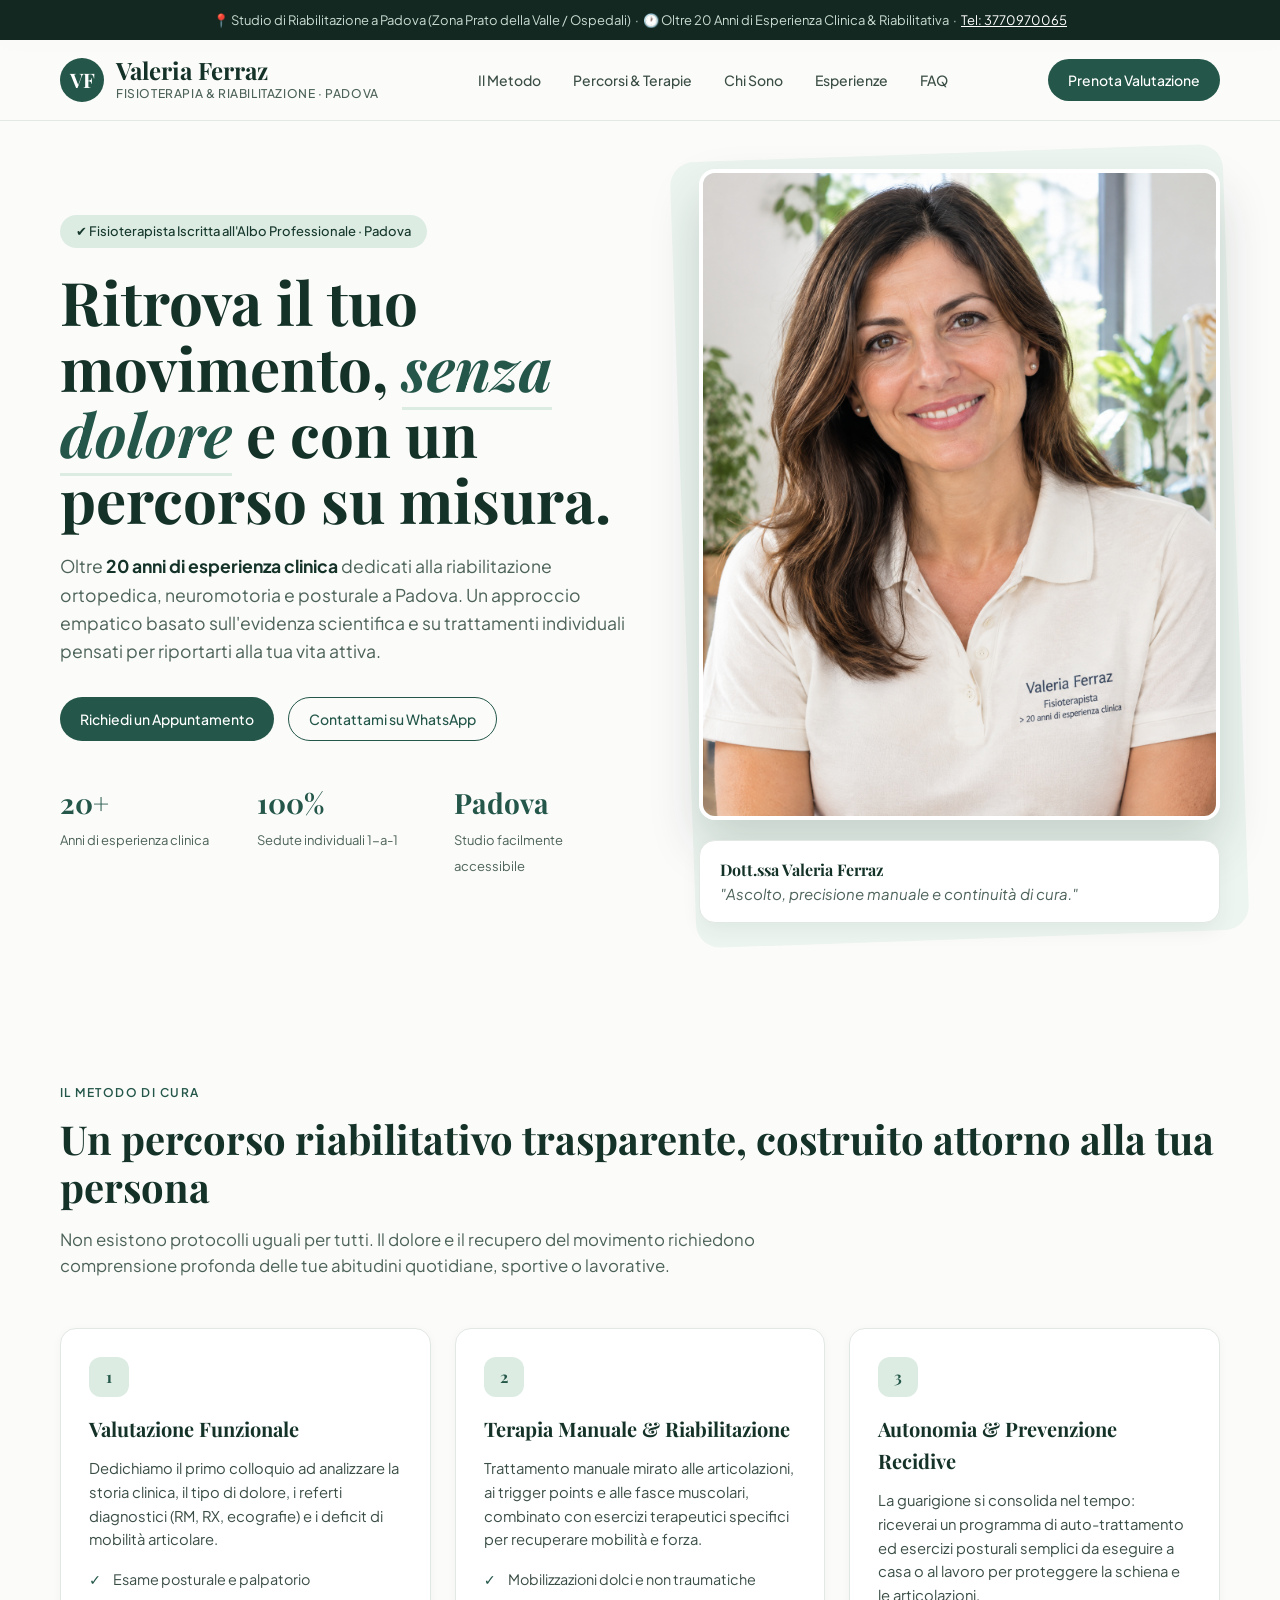
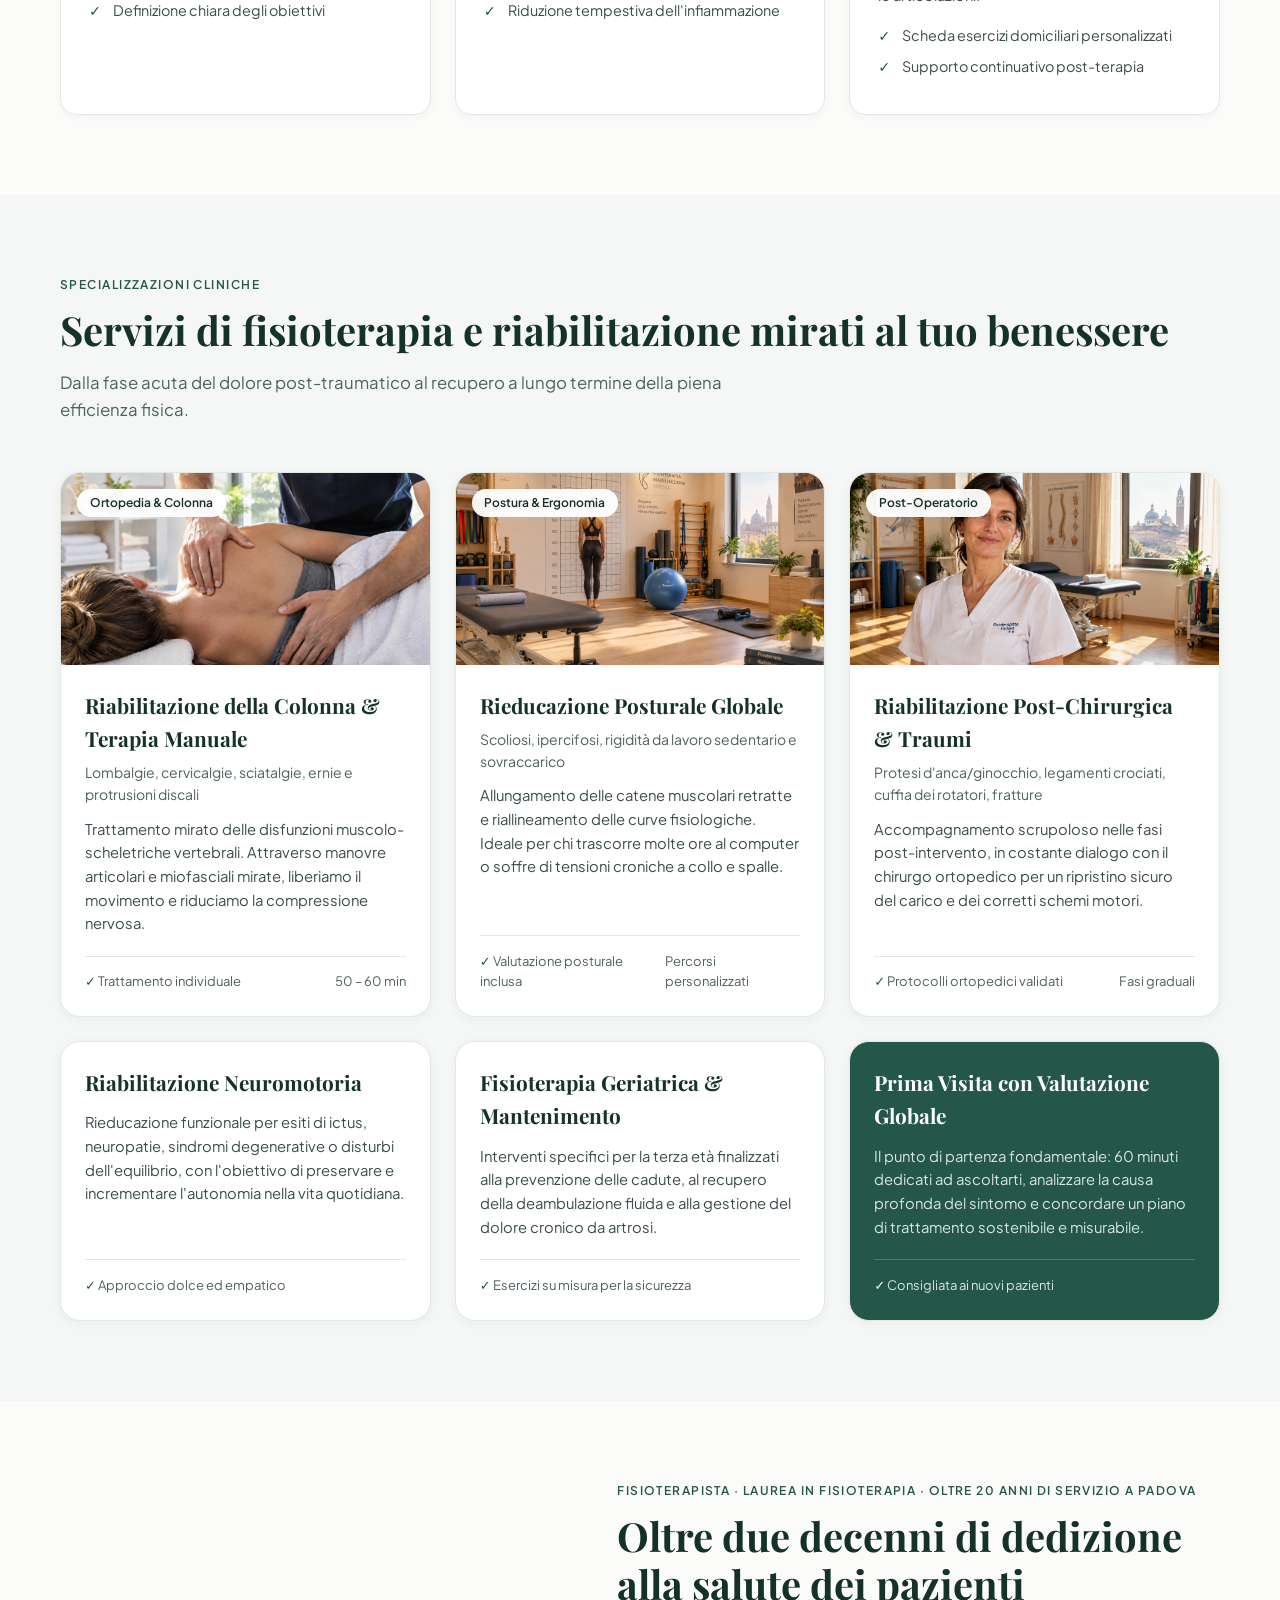
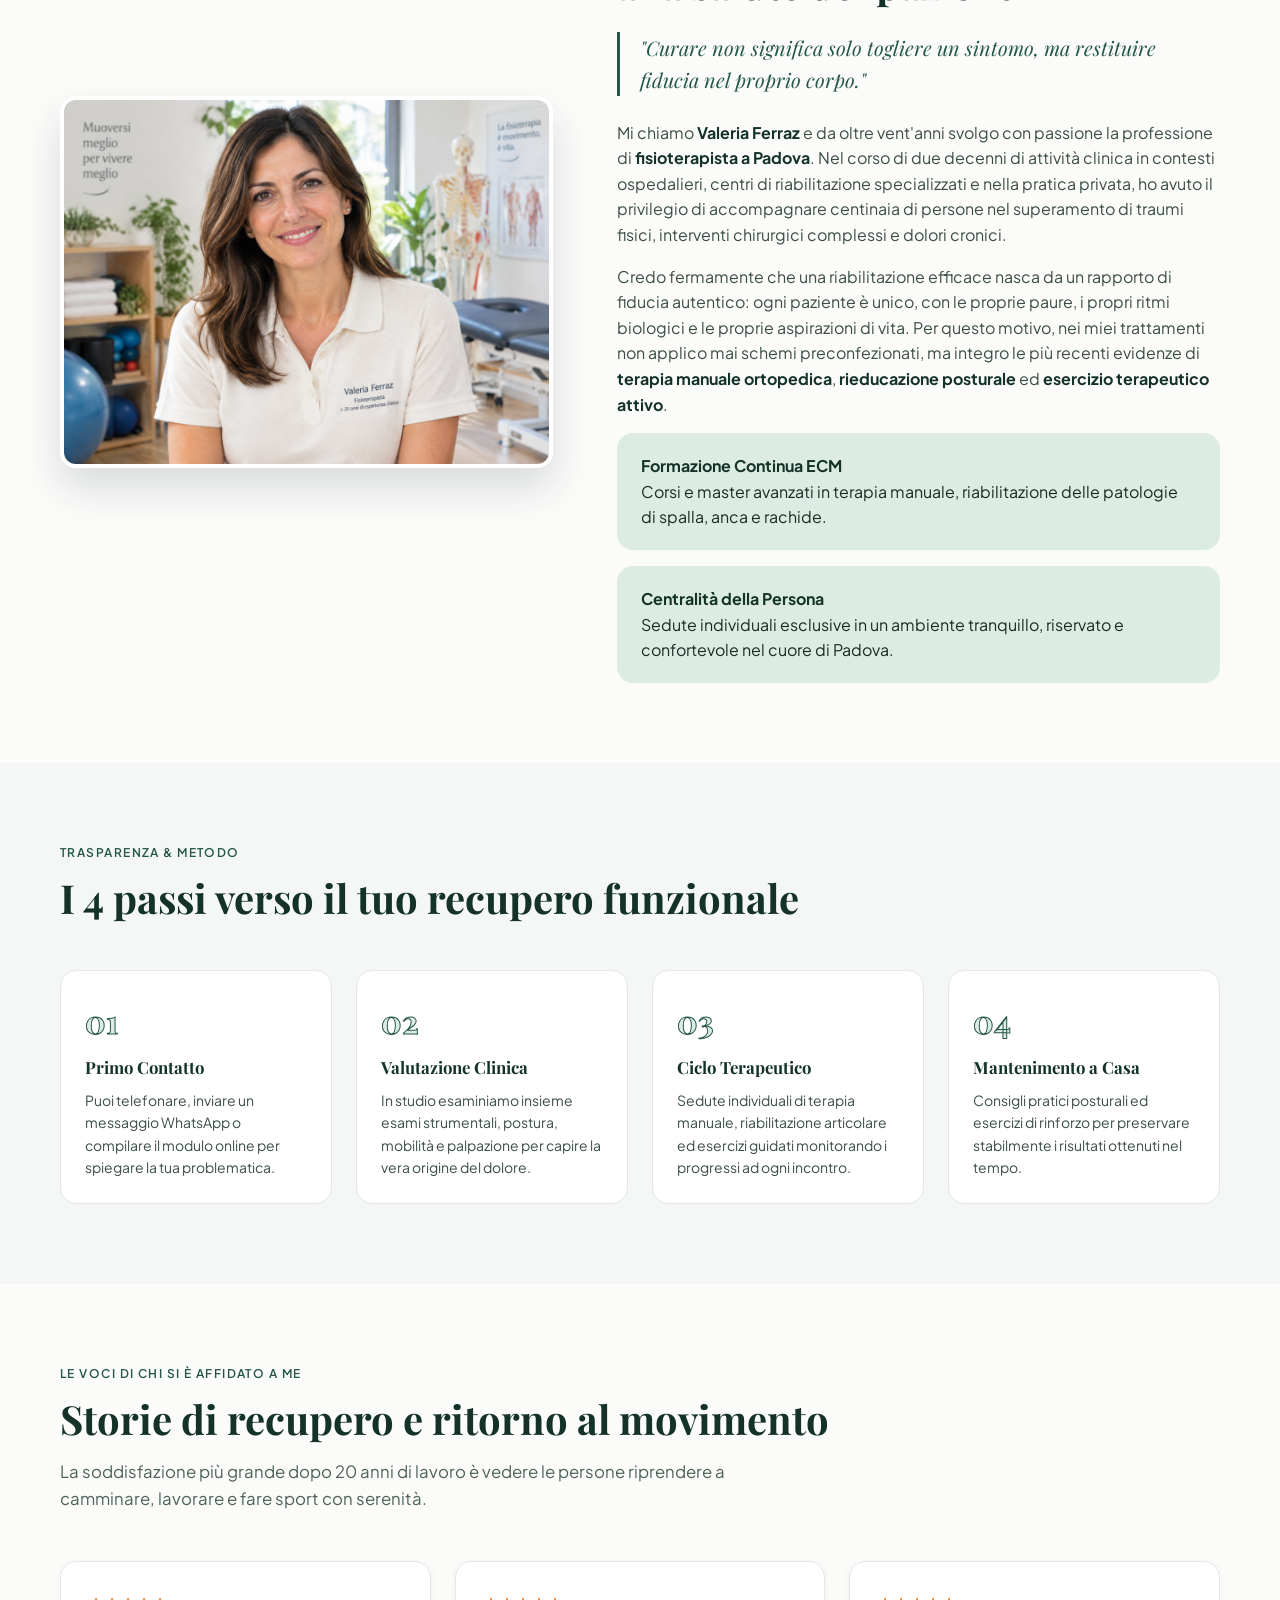
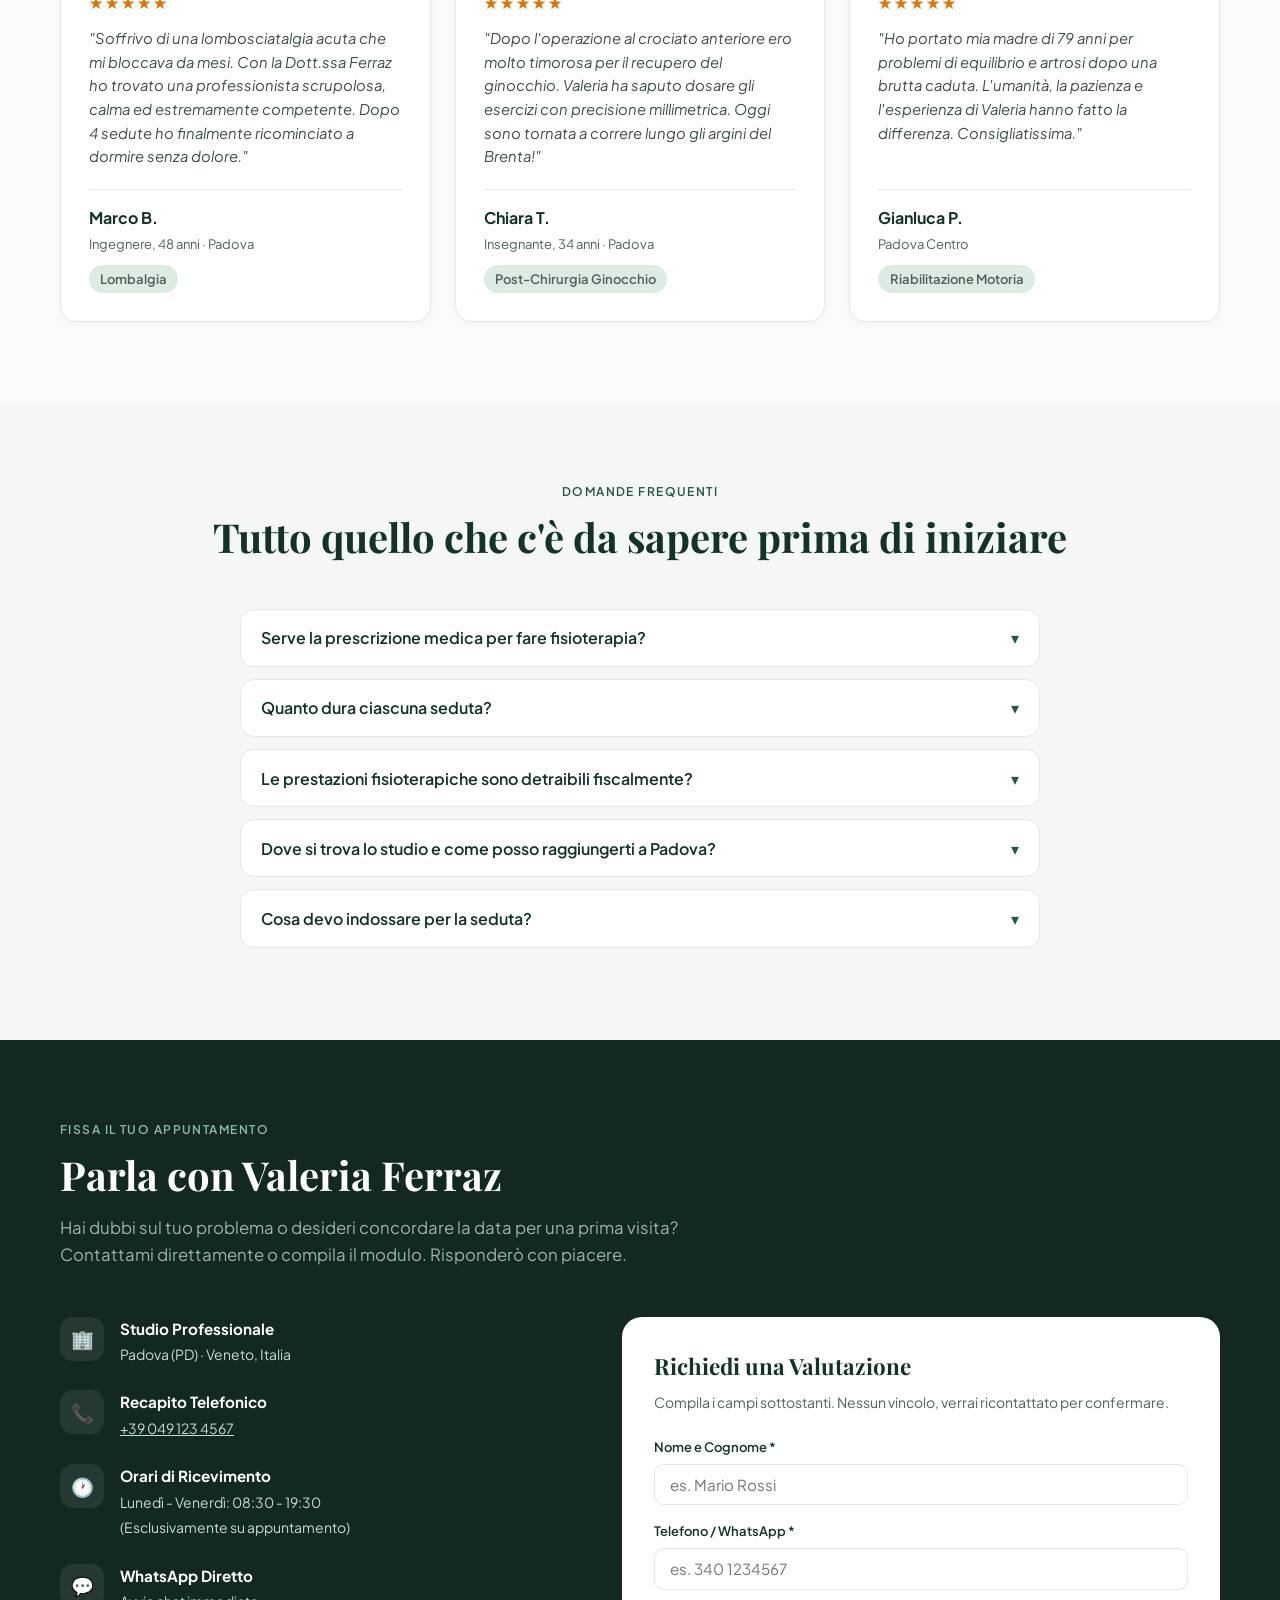
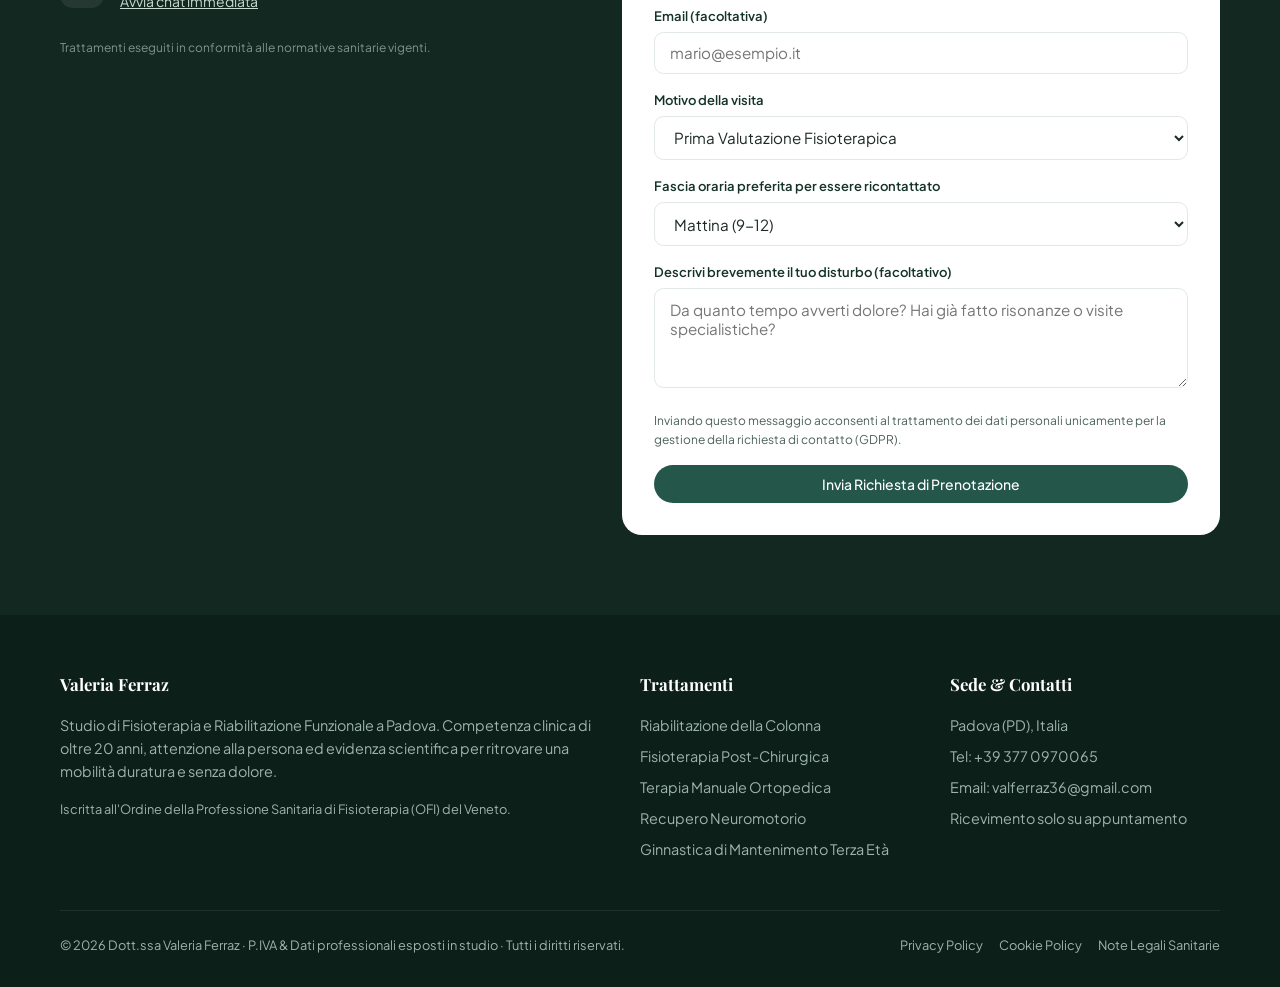
==== commit d75b7bb4: "Update index.html" ====
--- a/index.html
+++ b/index.html
@@ -261,7 +261,7 @@
 <div class="topbar">
   📍 Studio di Riabilitazione a Padova (Zona Prato della Valle / Ospedali) &nbsp;·&nbsp;
   🕐 Oltre 20 Anni di Esperienza Clinica &amp; Riabilitativa &nbsp;·&nbsp;
-  <a href="tel:+390491234567">Tel: 049 123 4567</a>
+  <a href="tel:+390491234567">Tel: 3770970065</a>
 </div>
 
 <!-- ===== SEZIONE: HEADER / MENU ===== -->
@@ -621,8 +621,8 @@
         <h4>Sede &amp; Contatti</h4>
         <ul>
           <li>Padova (PD), Italia</li>
-          <li>Tel: <a href="tel:+390491234567">+39 049 123 4567</a></li>
-          <li>Email: <a href="mailto:studio@valeriaferrazfisioterapia.it">studio@valeriaferrazfisioterapia.it</a></li>
+          <li>Tel: <a href="tel:+390491234567">+39 377 0970065</a></li>
+          <li>Email: <a href="mailto:valferraz36@gmail.com">valferraz36@gmail.com</a></li>
           <li>Ricevimento solo su appuntamento</li>
         </ul>
       </div>
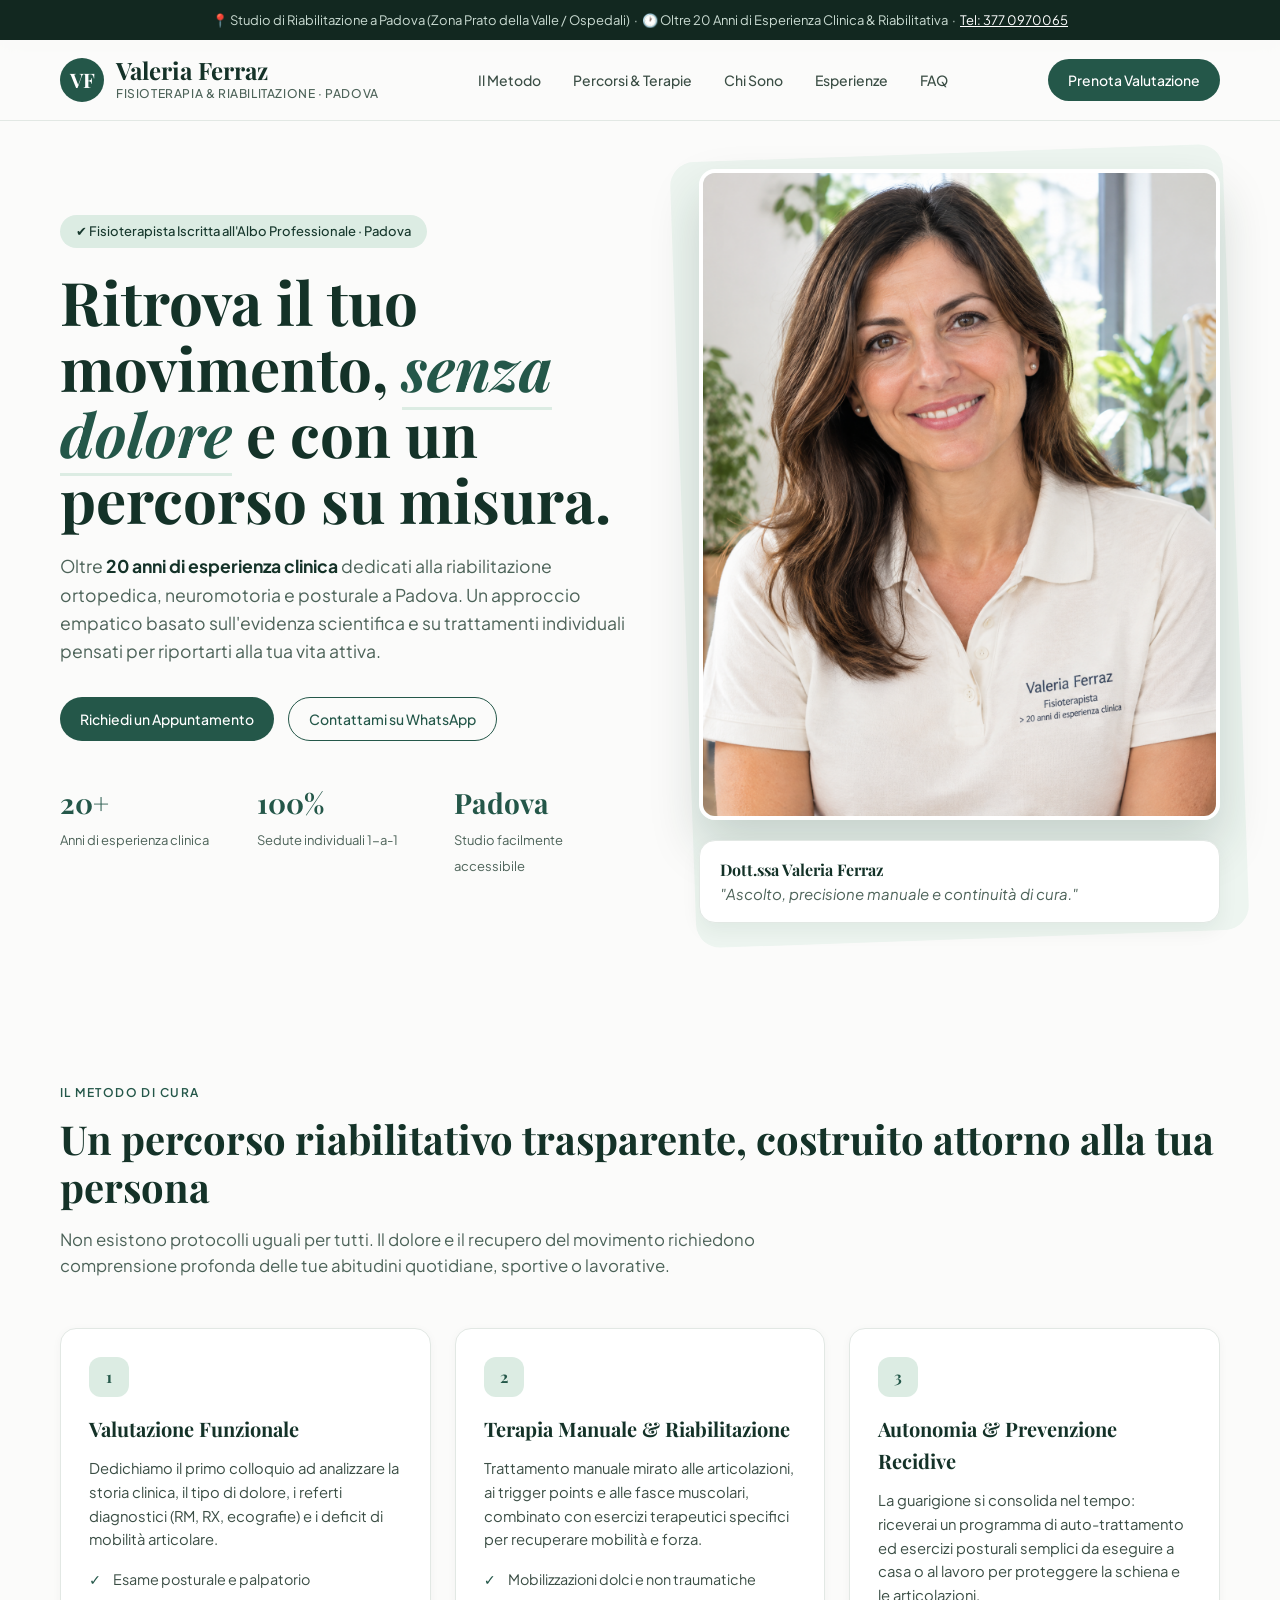
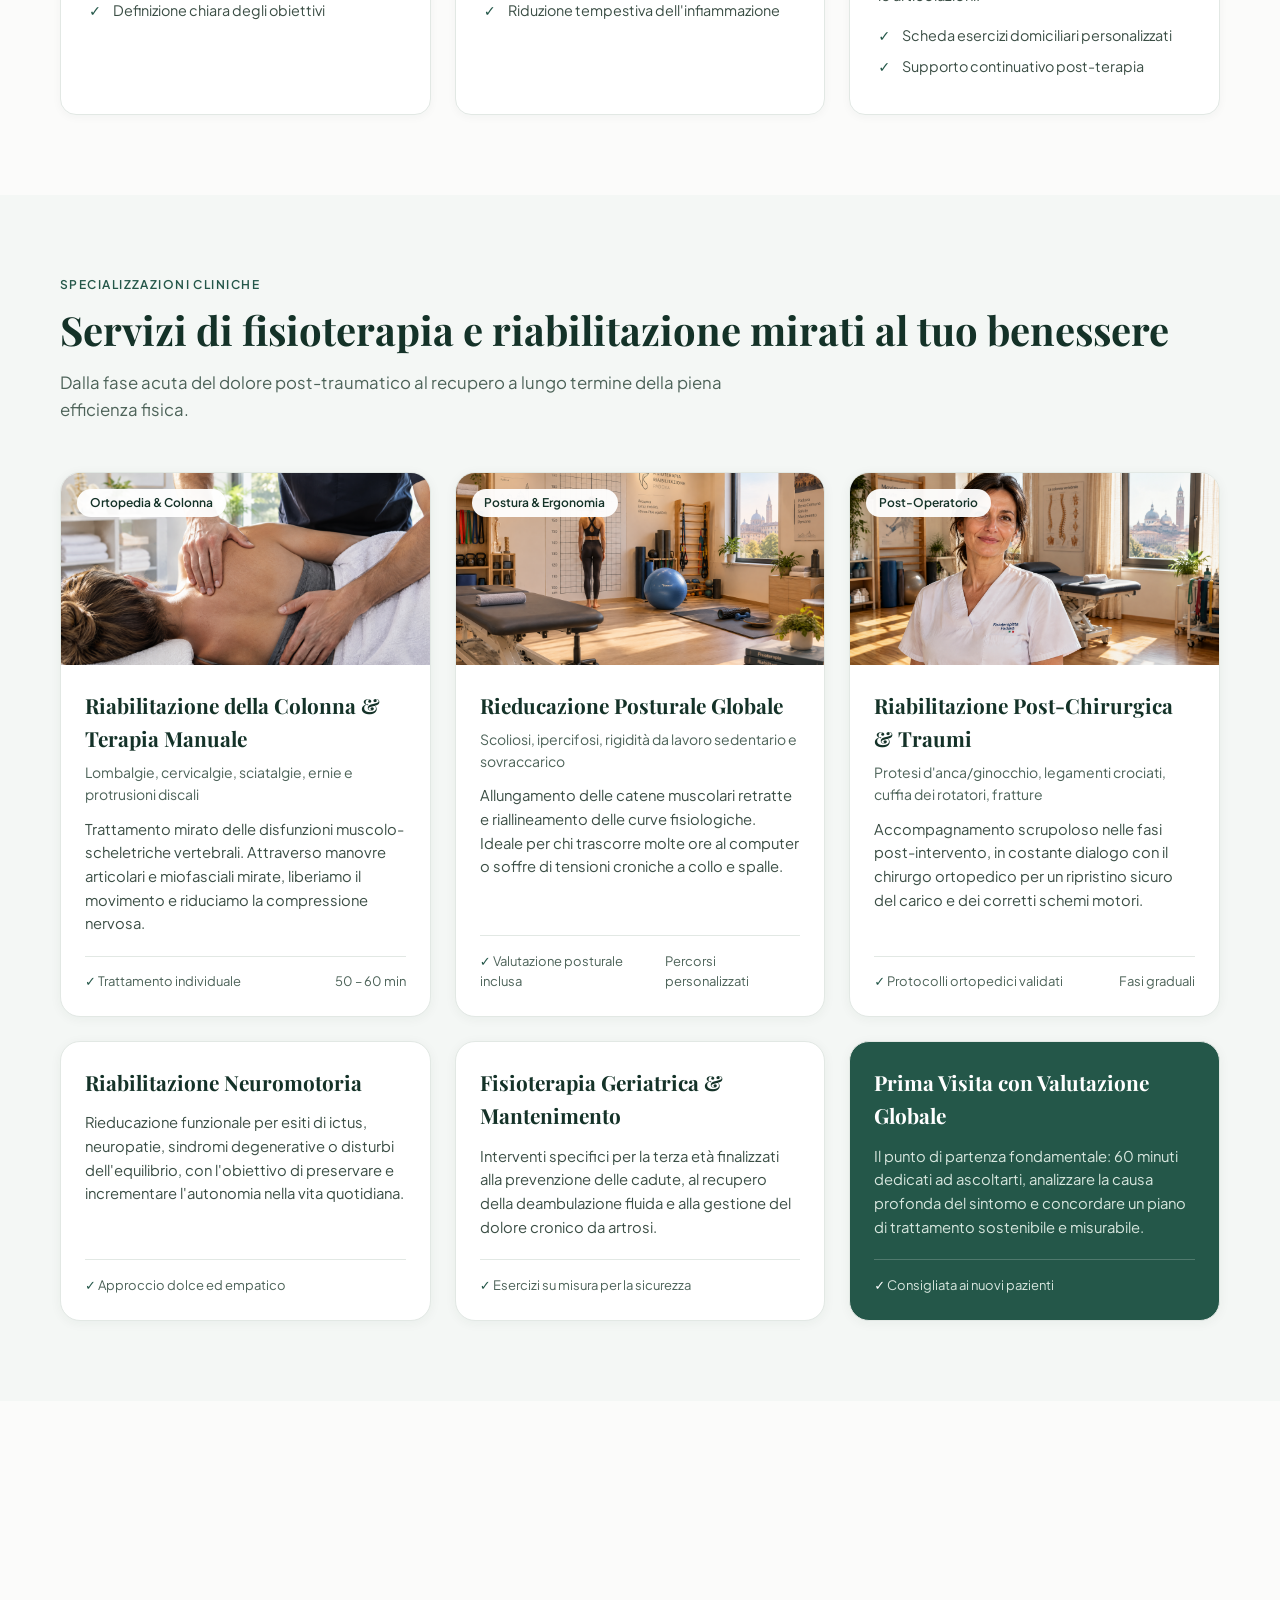
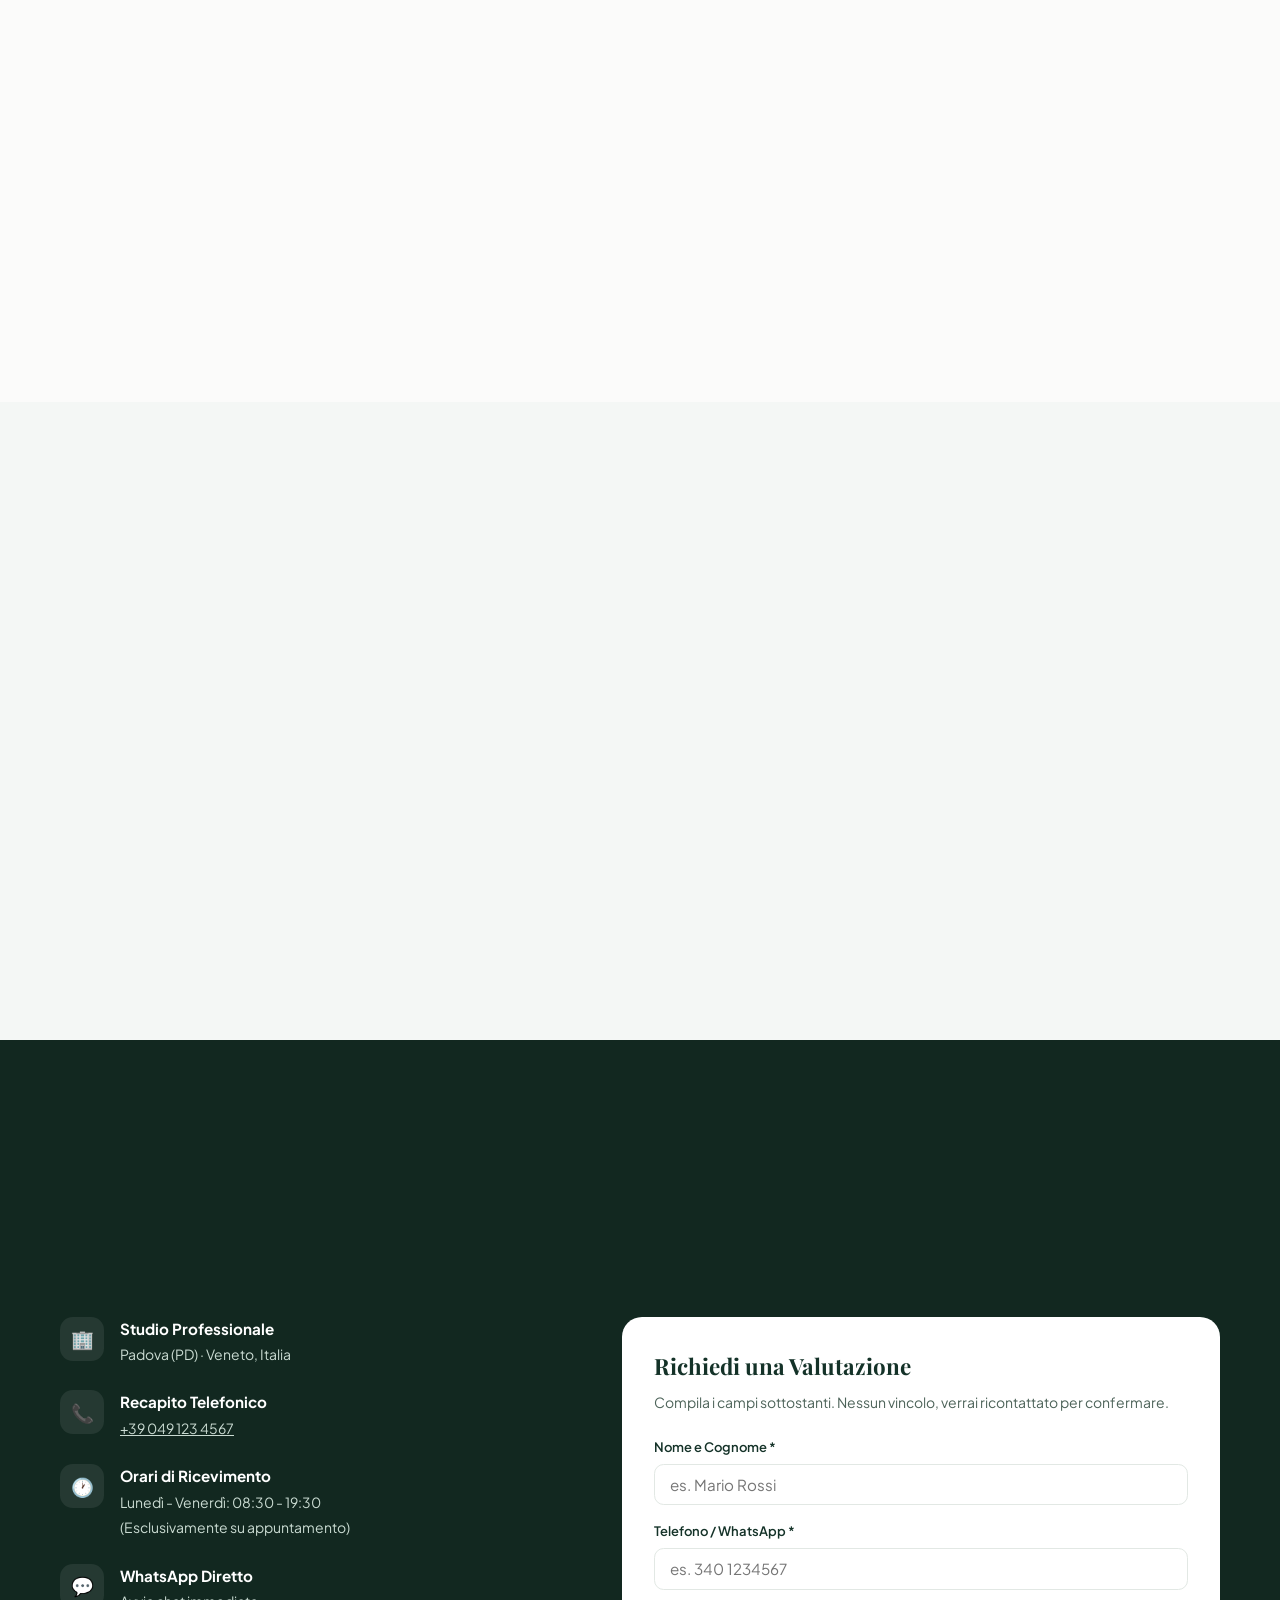
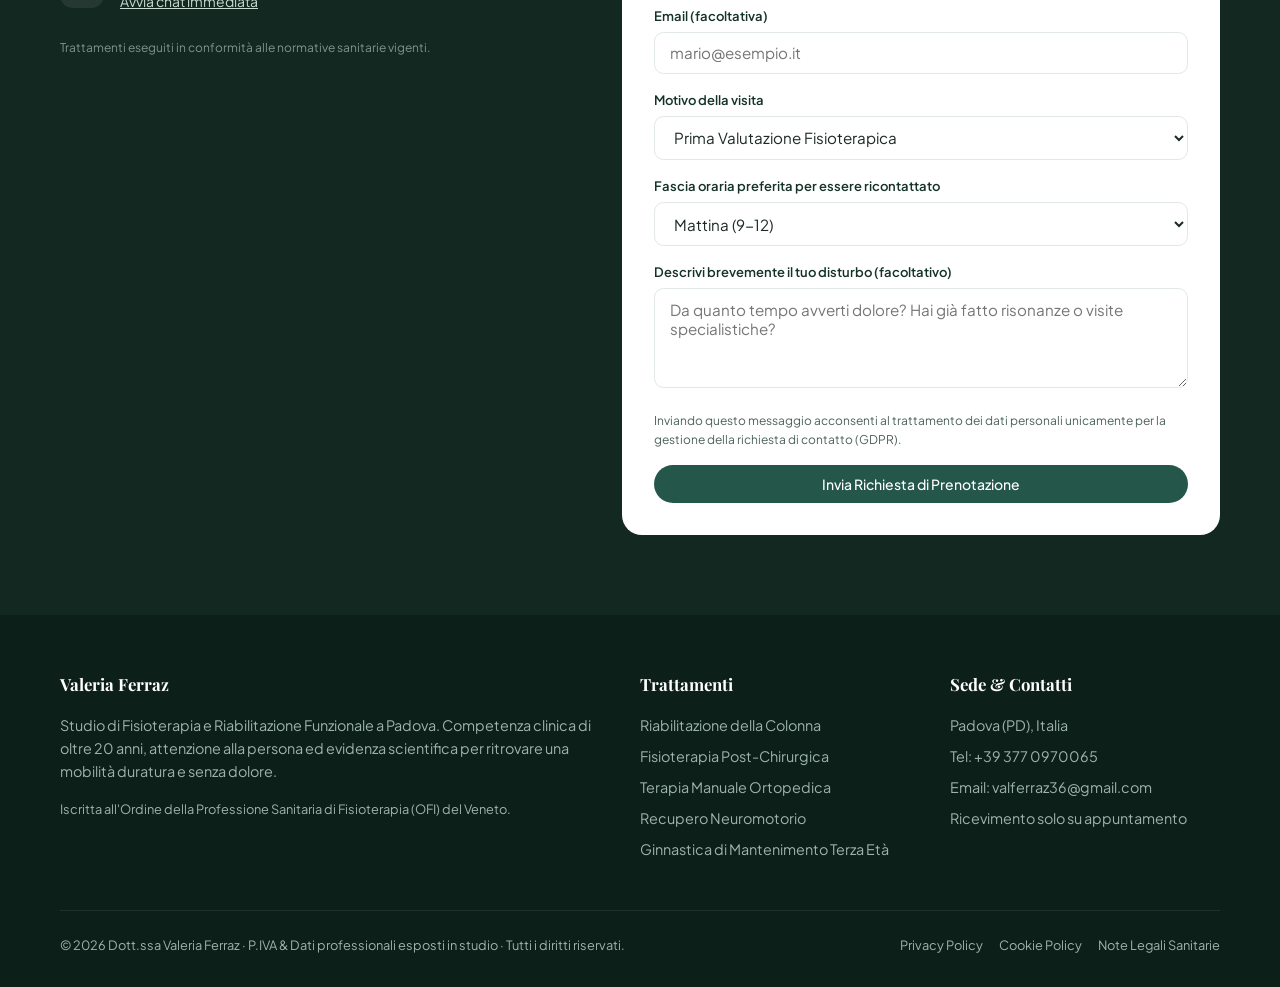
==== commit 7f26c3f0: "Update phone number link in topbar" ====
--- a/index.html
+++ b/index.html
@@ -261,7 +261,7 @@
 <div class="topbar">
   📍 Studio di Riabilitazione a Padova (Zona Prato della Valle / Ospedali) &nbsp;·&nbsp;
   🕐 Oltre 20 Anni di Esperienza Clinica &amp; Riabilitativa &nbsp;·&nbsp;
-  <a href="tel:+390491234567">Tel: 3770970065</a>
+  <a href="tel:+393770970065">Tel: 377 0970065</a>
 </div>
 
 <!-- ===== SEZIONE: HEADER / MENU ===== -->
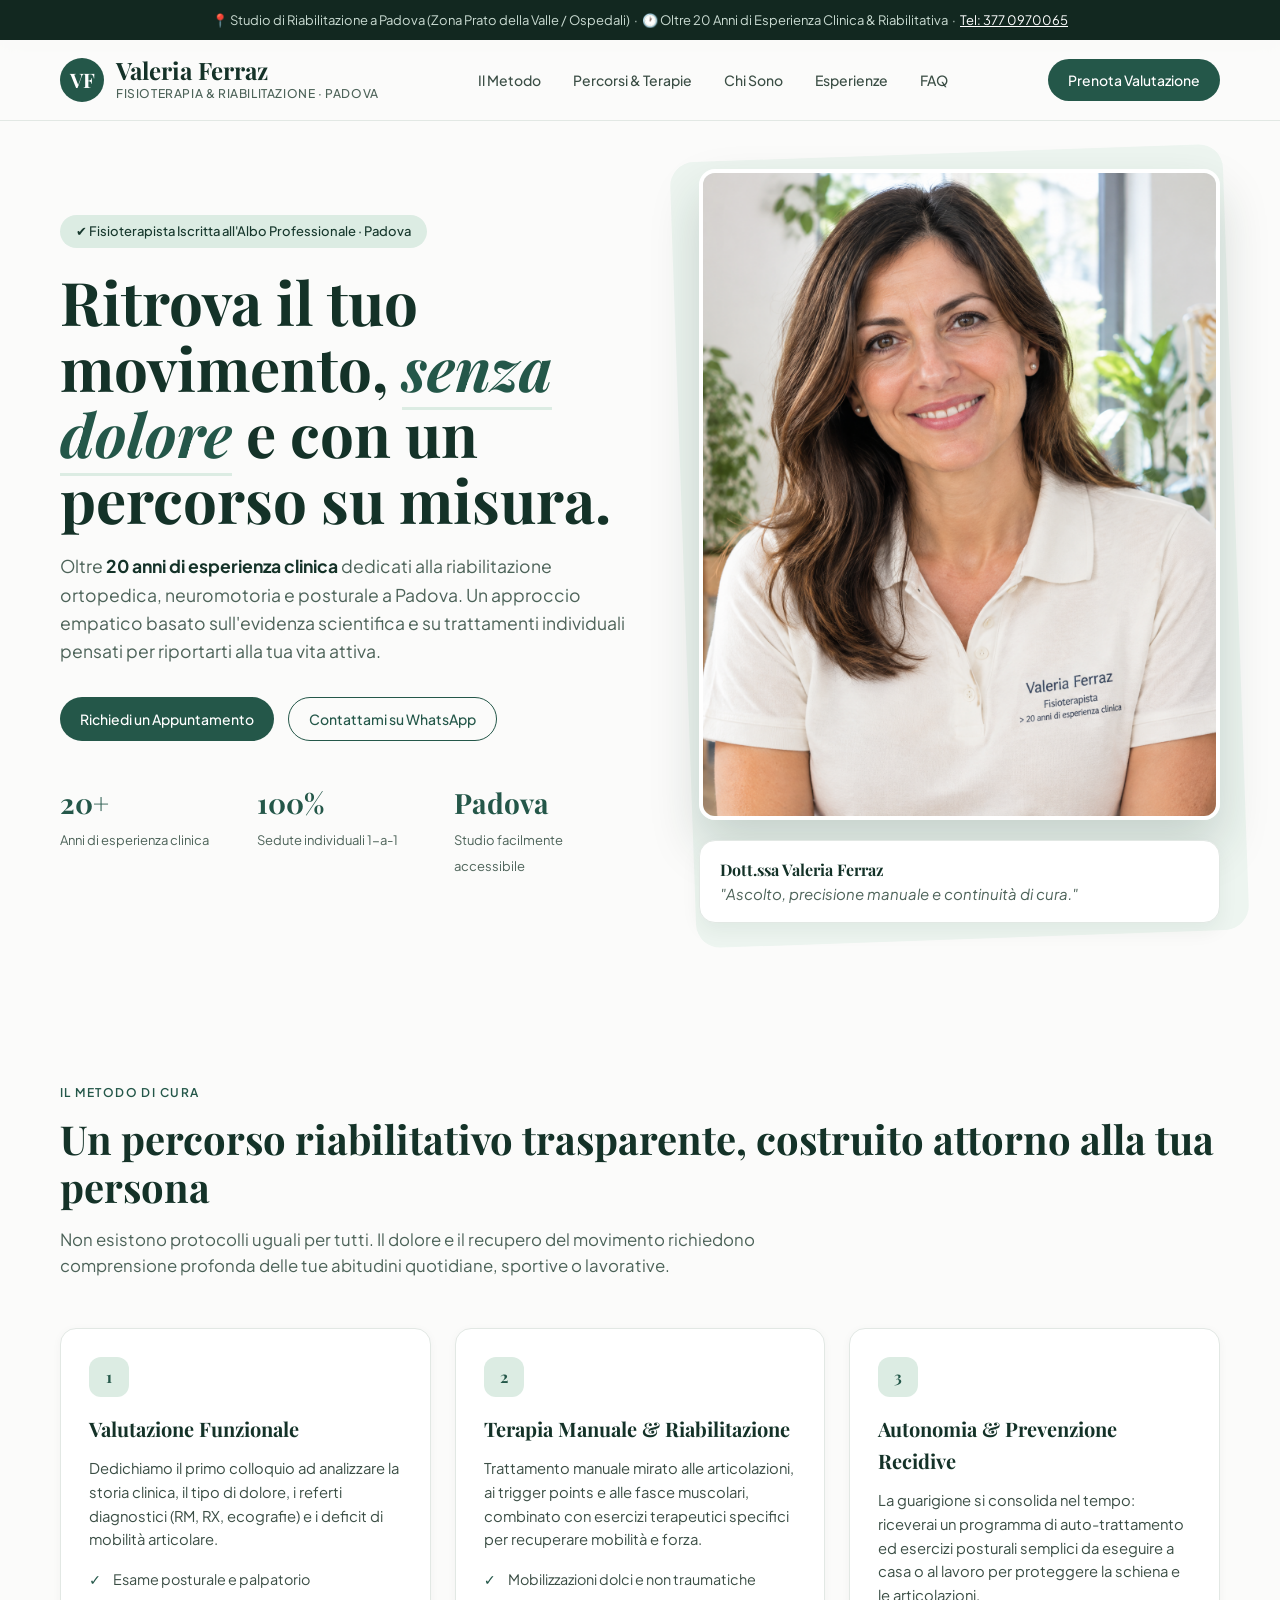
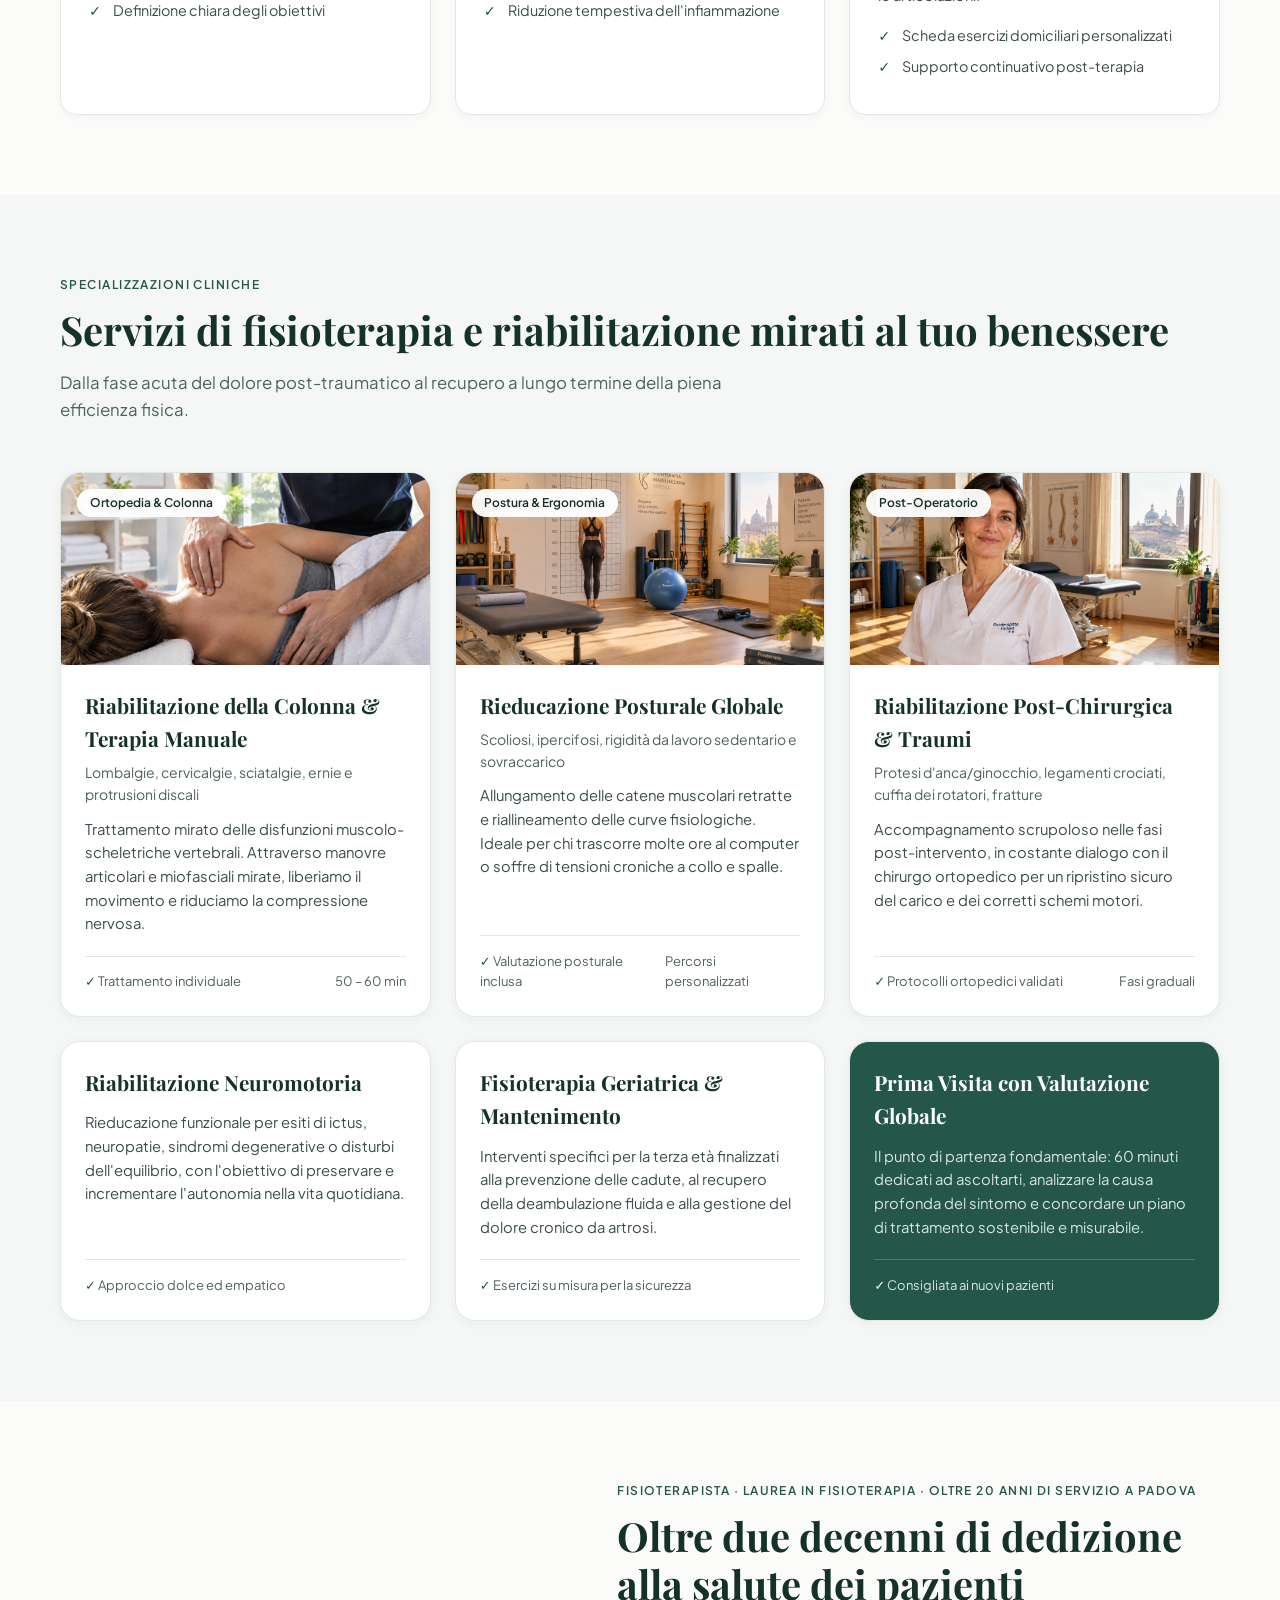
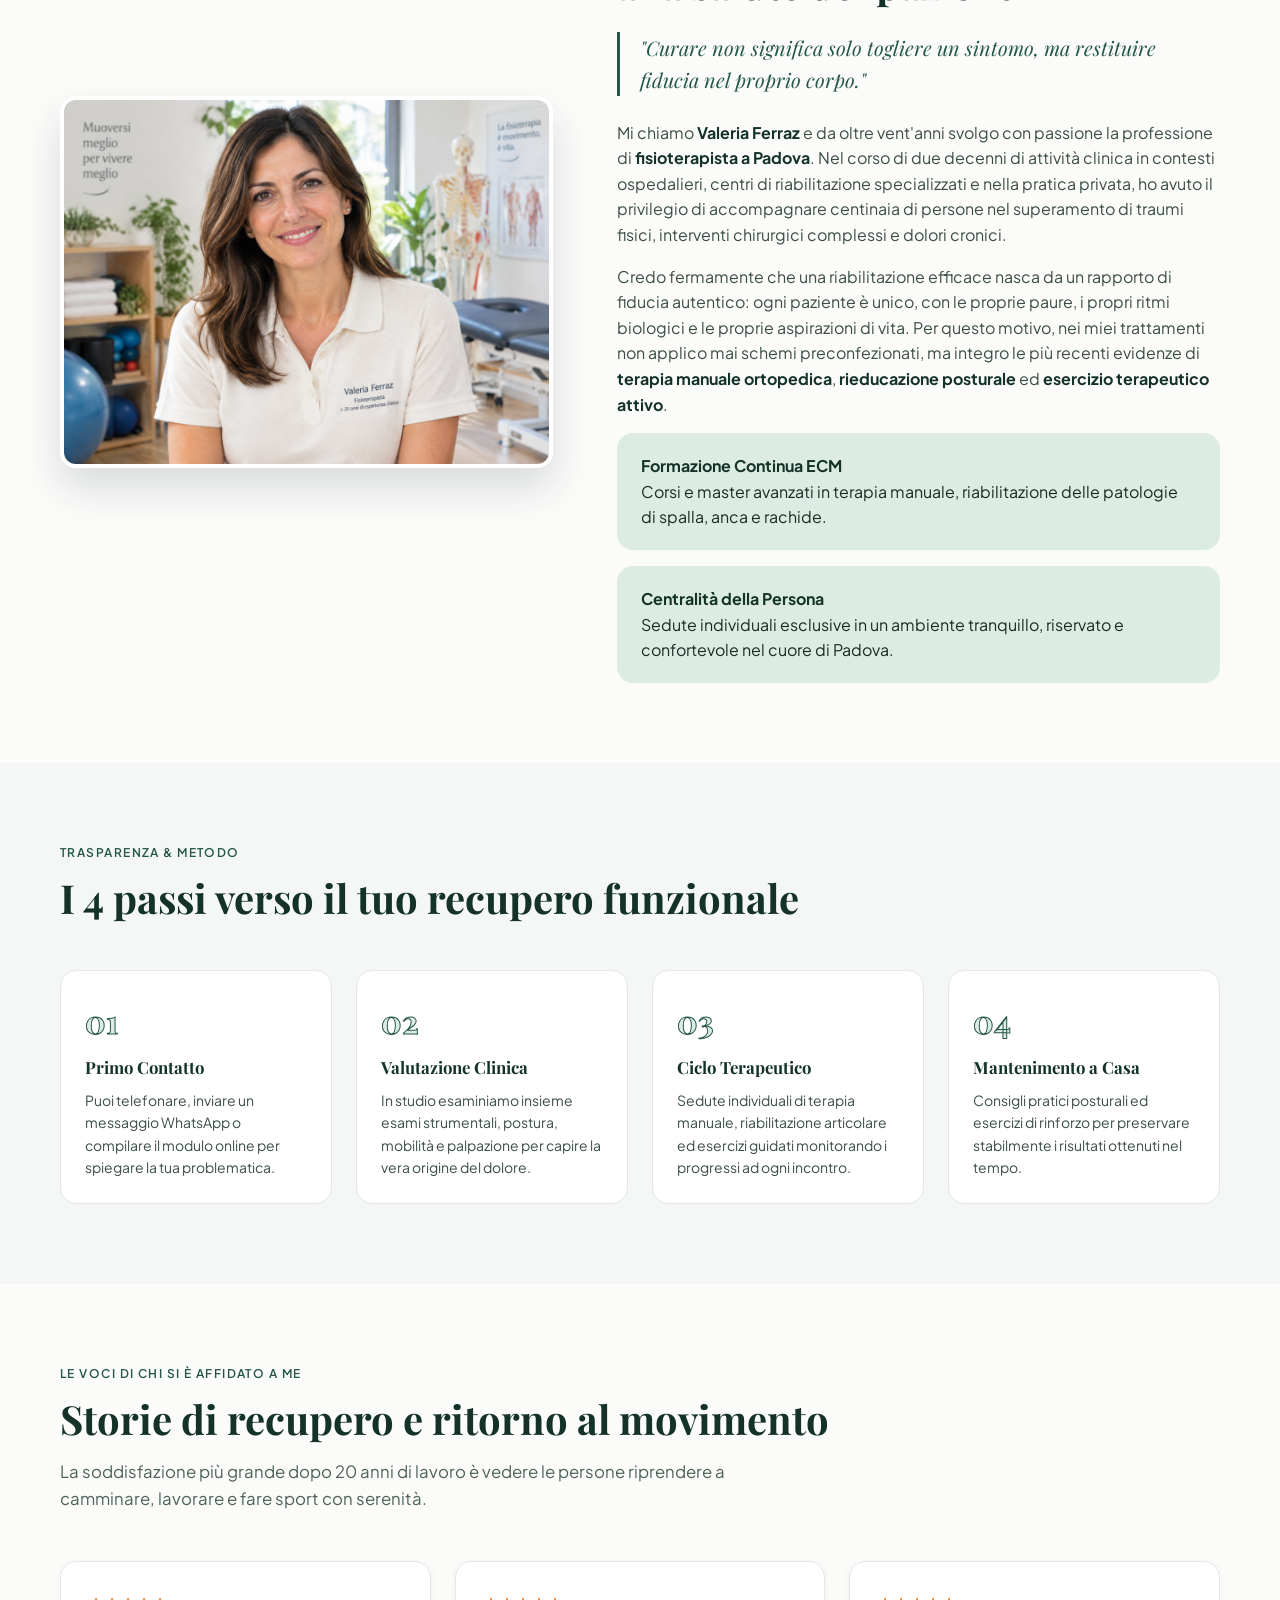
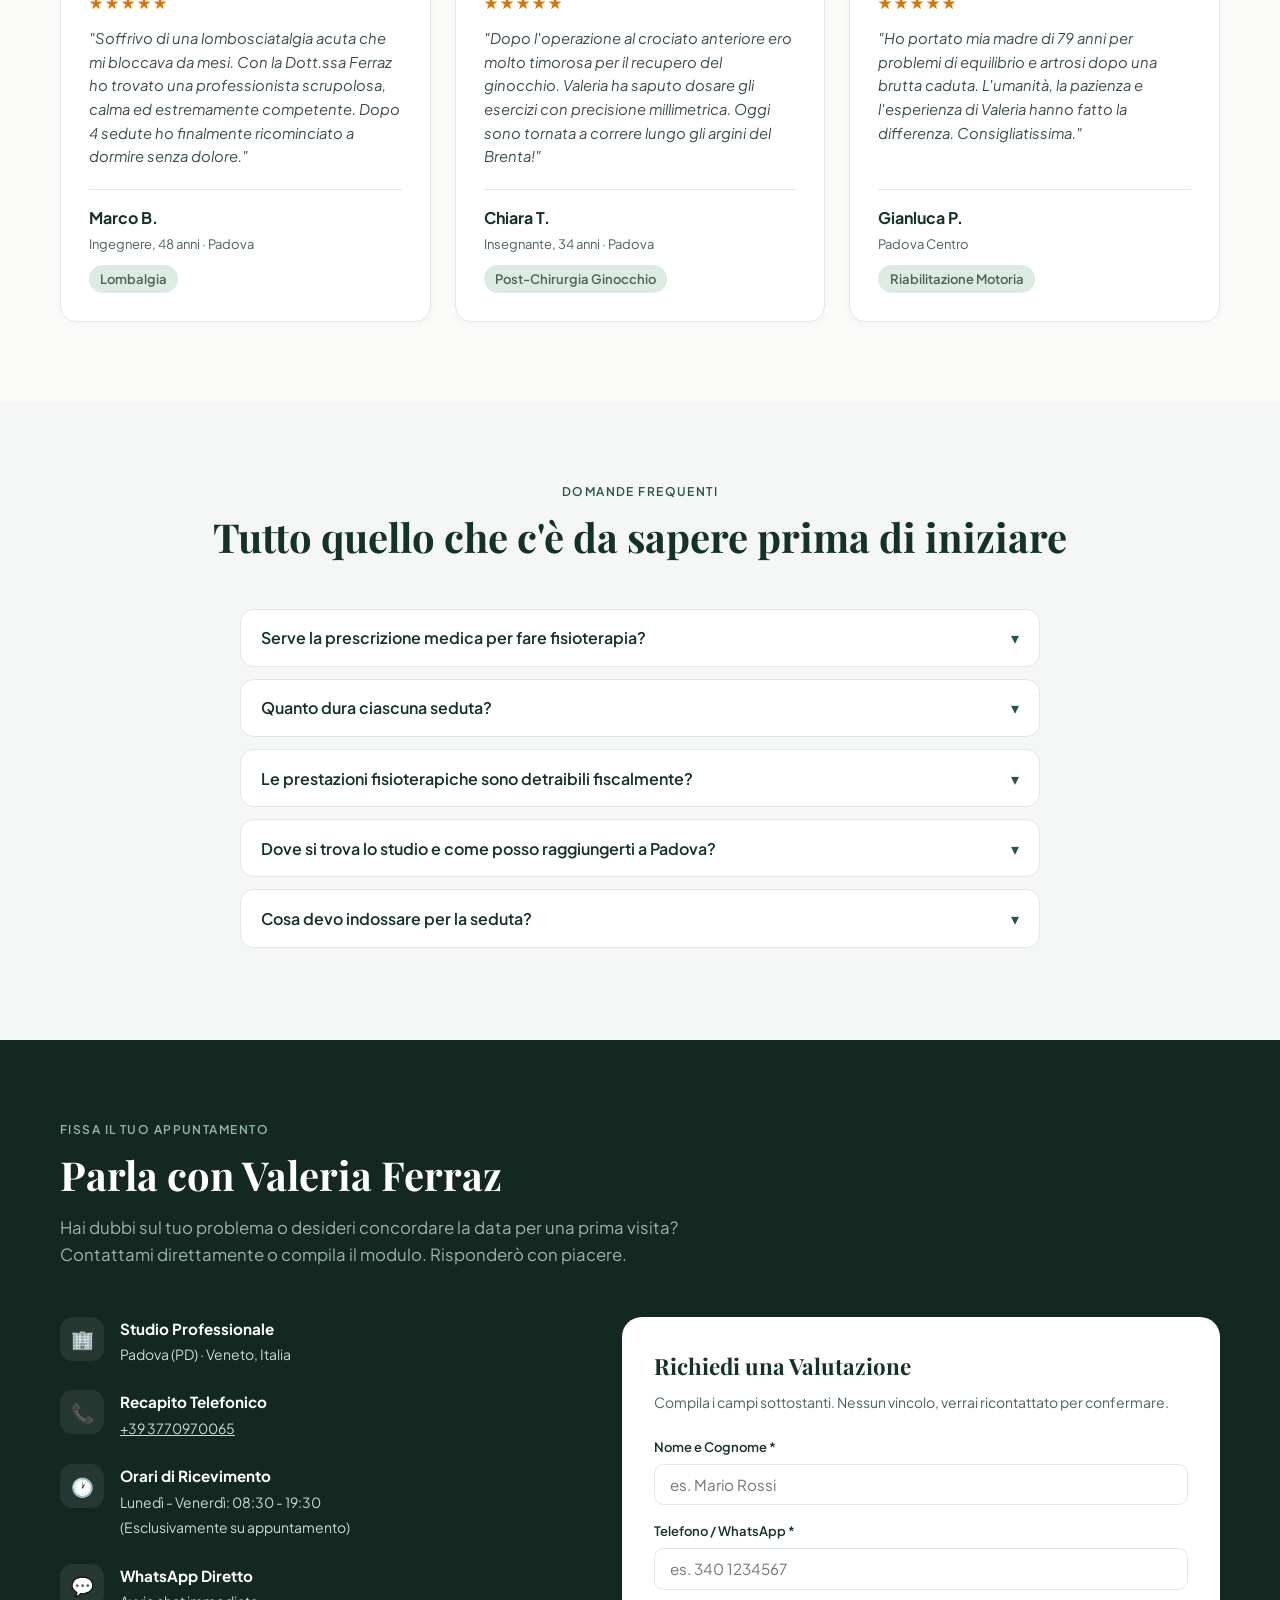
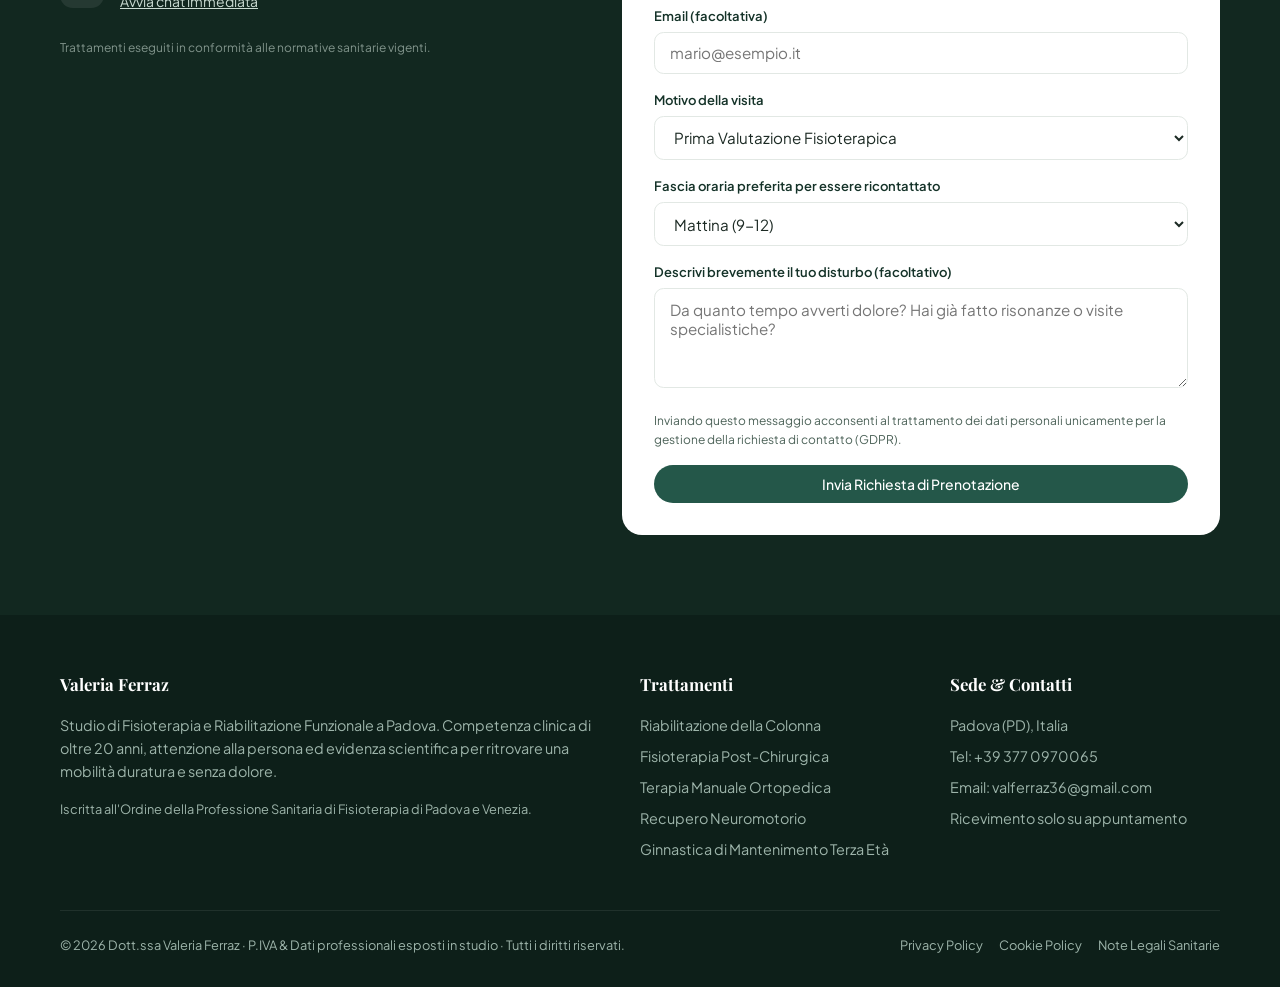
==== commit 5a4bd442: "Update index.html" ====
--- a/index.html
+++ b/index.html
@@ -556,9 +556,9 @@
     <div class="prenota-grid">
       <div class="reveal">
         <div class="info-row"><div class="ic">🏢</div><div><b>Studio Professionale</b><span>Padova (PD) · Veneto, Italia</span></div></div>
-        <div class="info-row"><div class="ic">📞</div><div><b>Recapito Telefonico</b><span><a href="tel:+390491234567">+39 049 123 4567</a></span></div></div>
+        <div class="info-row"><div class="ic">📞</div><div><b>Recapito Telefonico</b><span><a href="tel:+393770970065">+39 3770970065</a></span></div></div>
         <div class="info-row"><div class="ic">🕐</div><div><b>Orari di Ricevimento</b><span>Lunedì - Venerdì: 08:30 - 19:30<br>(Esclusivamente su appuntamento)</span></div></div>
-        <div class="info-row"><div class="ic">💬</div><div><b>WhatsApp Diretto</b><span><a href="https://wa.me/390491234567" target="_blank" rel="noopener">Avvia chat immediata</a></span></div></div>
+        <div class="info-row"><div class="ic">💬</div><div><b>WhatsApp Diretto</b><span><a href="https://wa.me/393770970065" target="_blank" rel="noopener">Avvia chat immediata</a></span></div></div>
         <p style="font-size:.75rem;opacity:.6;">Trattamenti eseguiti in conformità alle normative sanitarie vigenti.</p>
       </div>
       <div class="form-card reveal">
@@ -605,7 +605,7 @@
         <h4>Valeria Ferraz</h4>
         <p>Studio di Fisioterapia e Riabilitazione Funzionale a Padova. Competenza clinica di oltre 20 anni, attenzione alla
         persona ed evidenza scientifica per ritrovare una mobilità duratura e senza dolore.</p>
-        <p style="margin-top:1rem;font-size:.8rem;">Iscritta all'Ordine della Professione Sanitaria di Fisioterapia (OFI) del Veneto.</p>
+        <p style="margin-top:1rem;font-size:.8rem;">Iscritta all'Ordine della Professione Sanitaria di Fisioterapia di Padova e Venezia.</p>
       </div>
       <div>
         <h4>Trattamenti</h4>
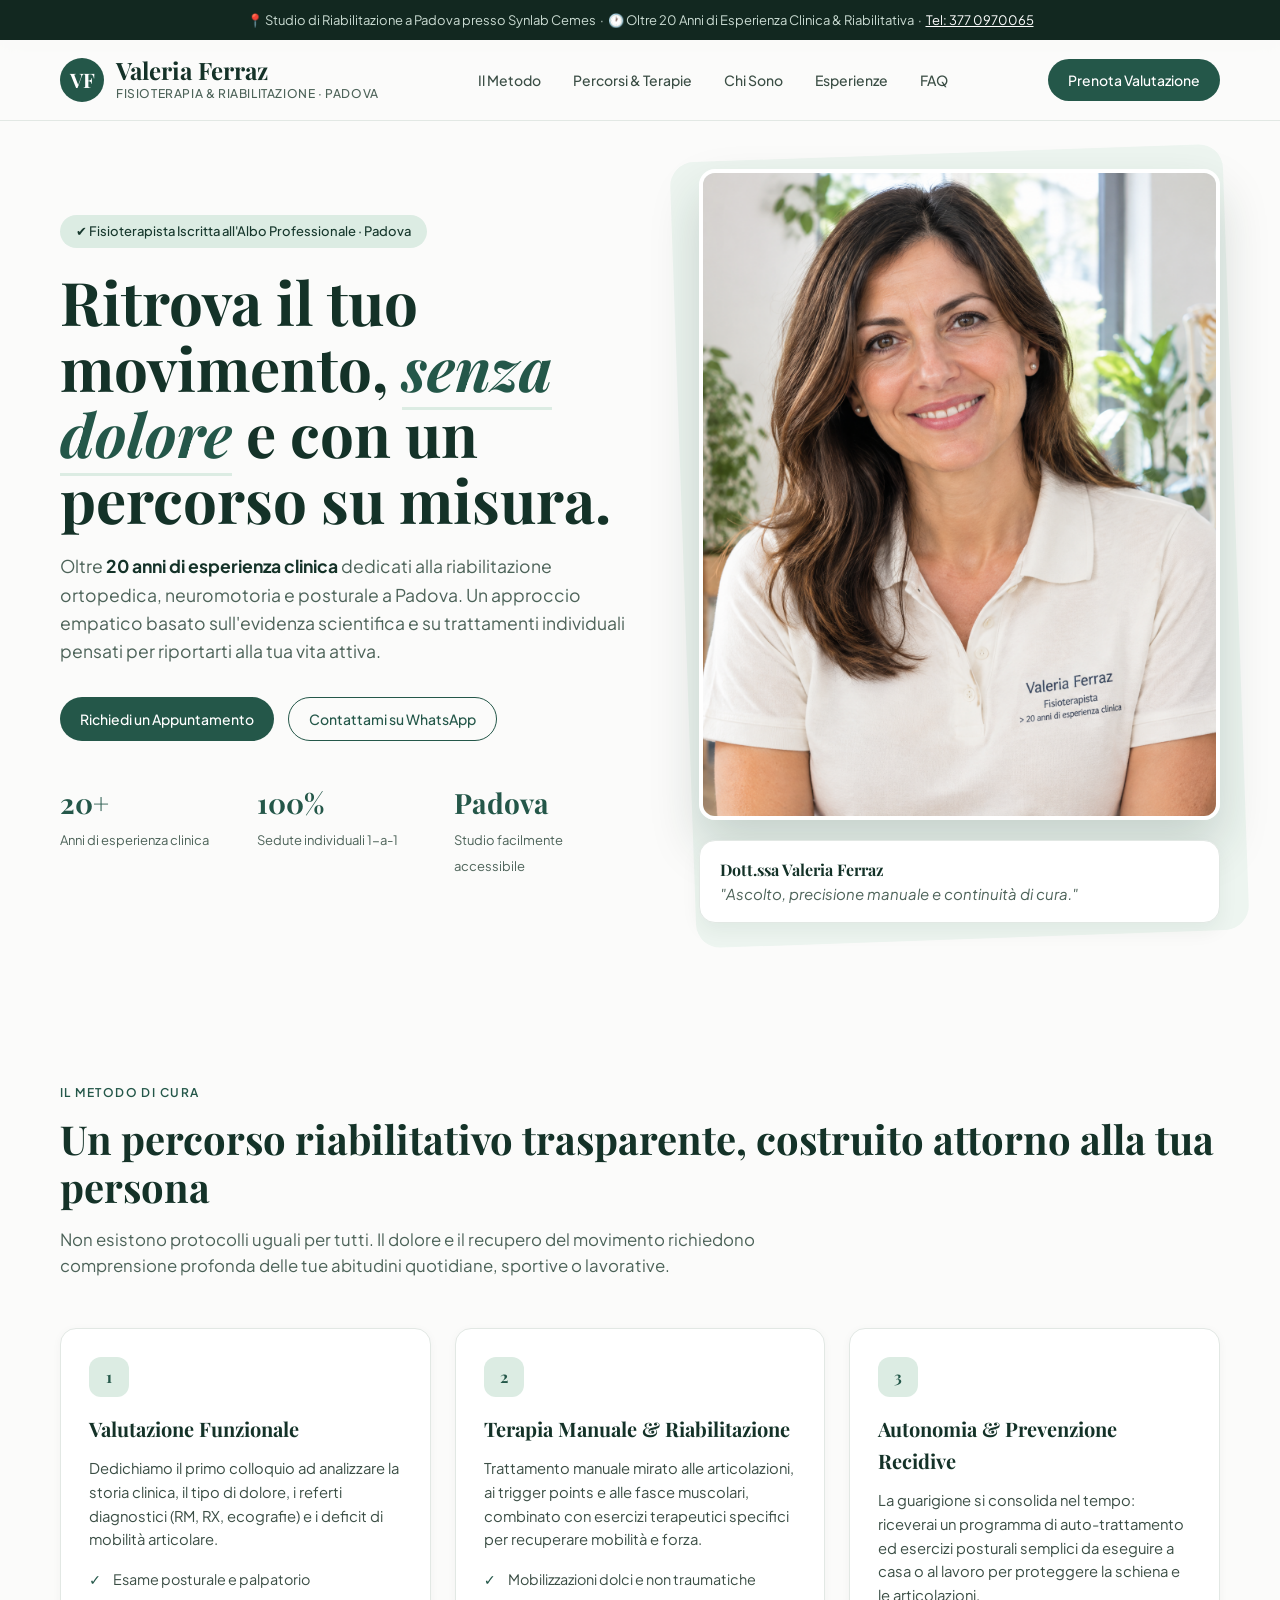
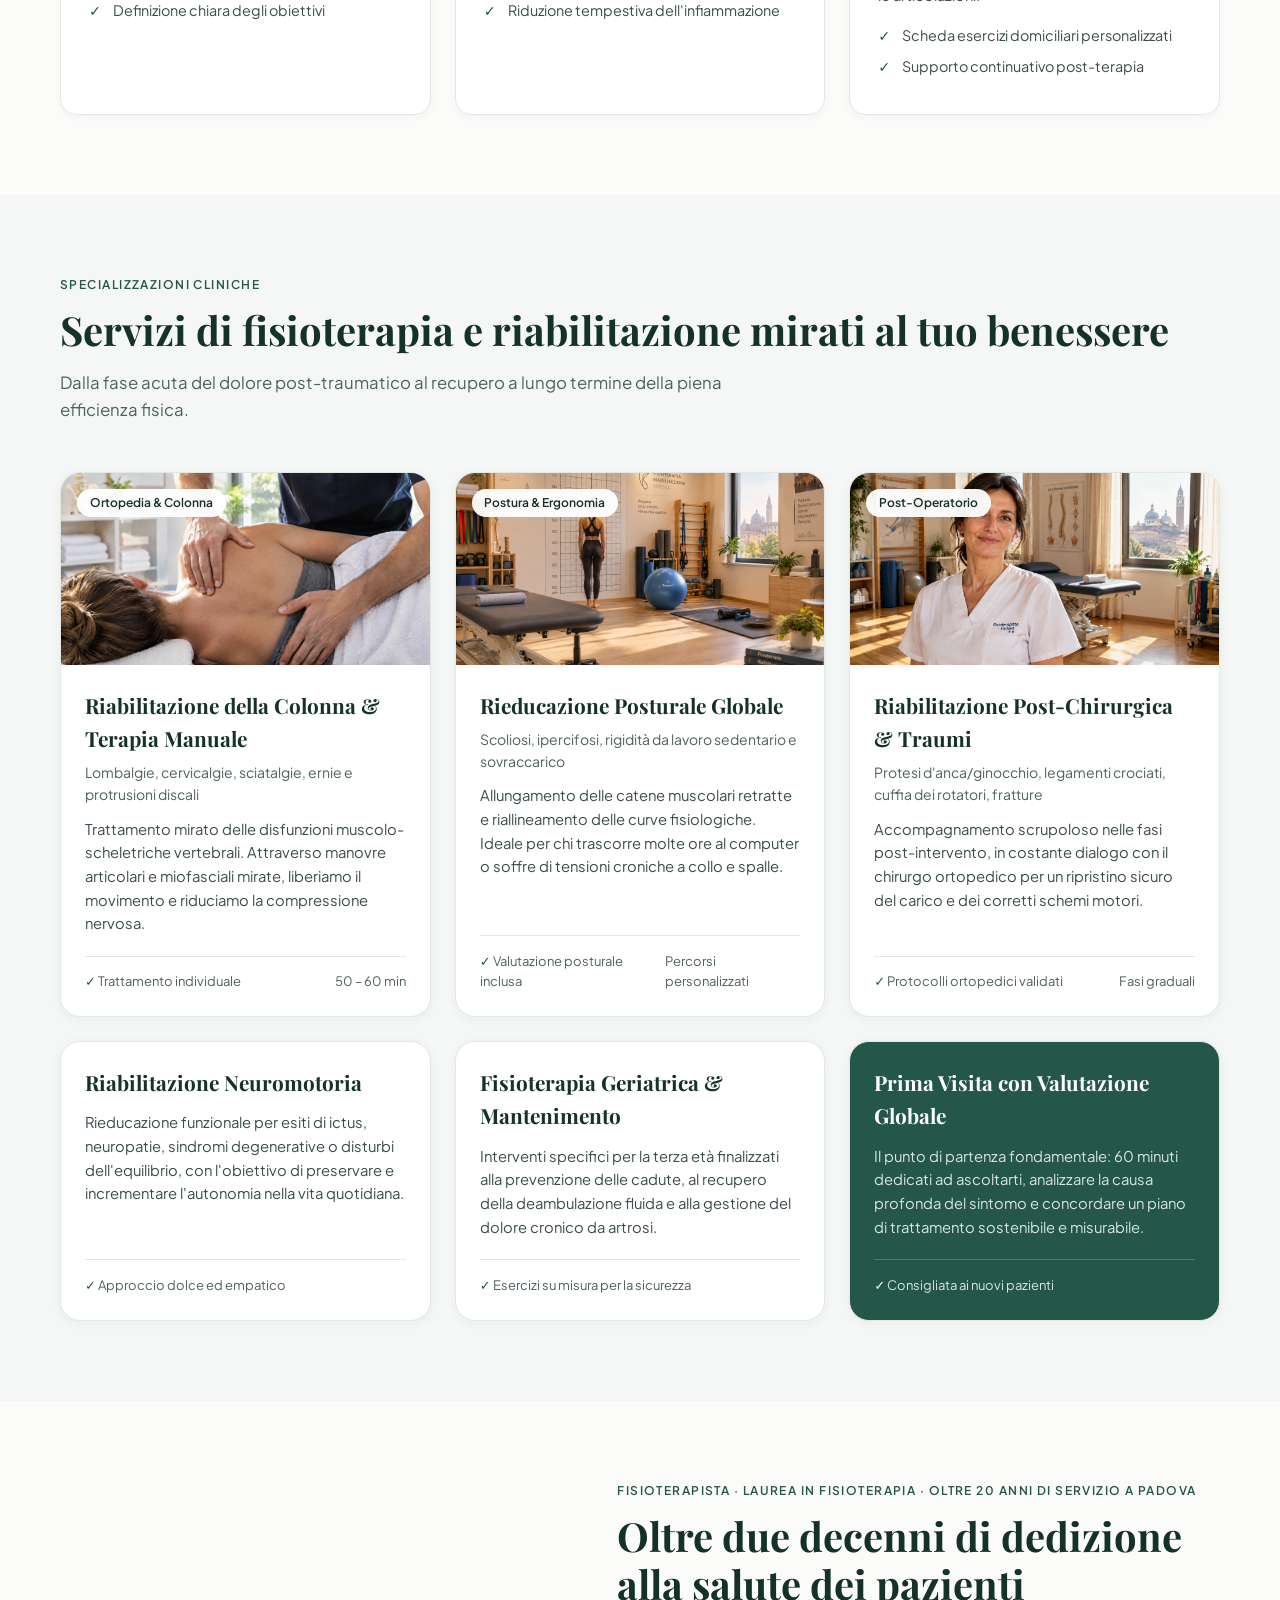
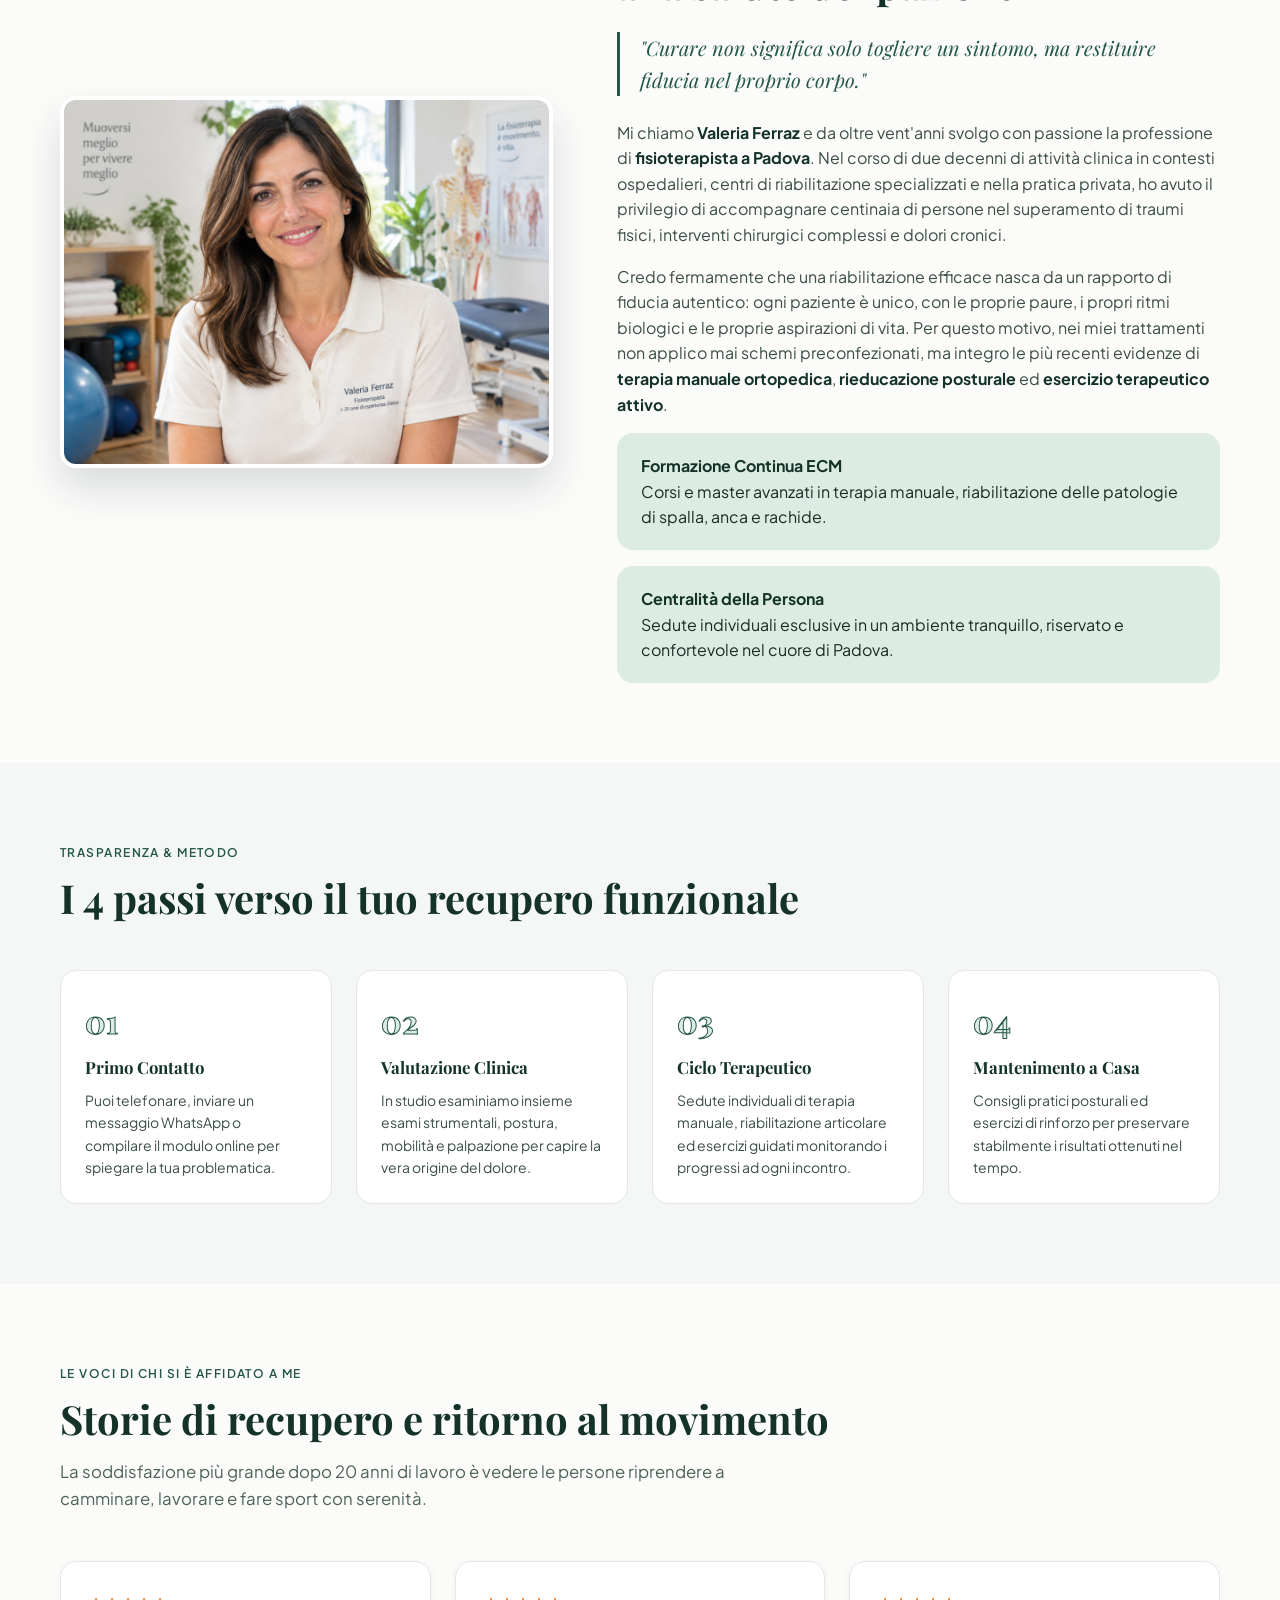
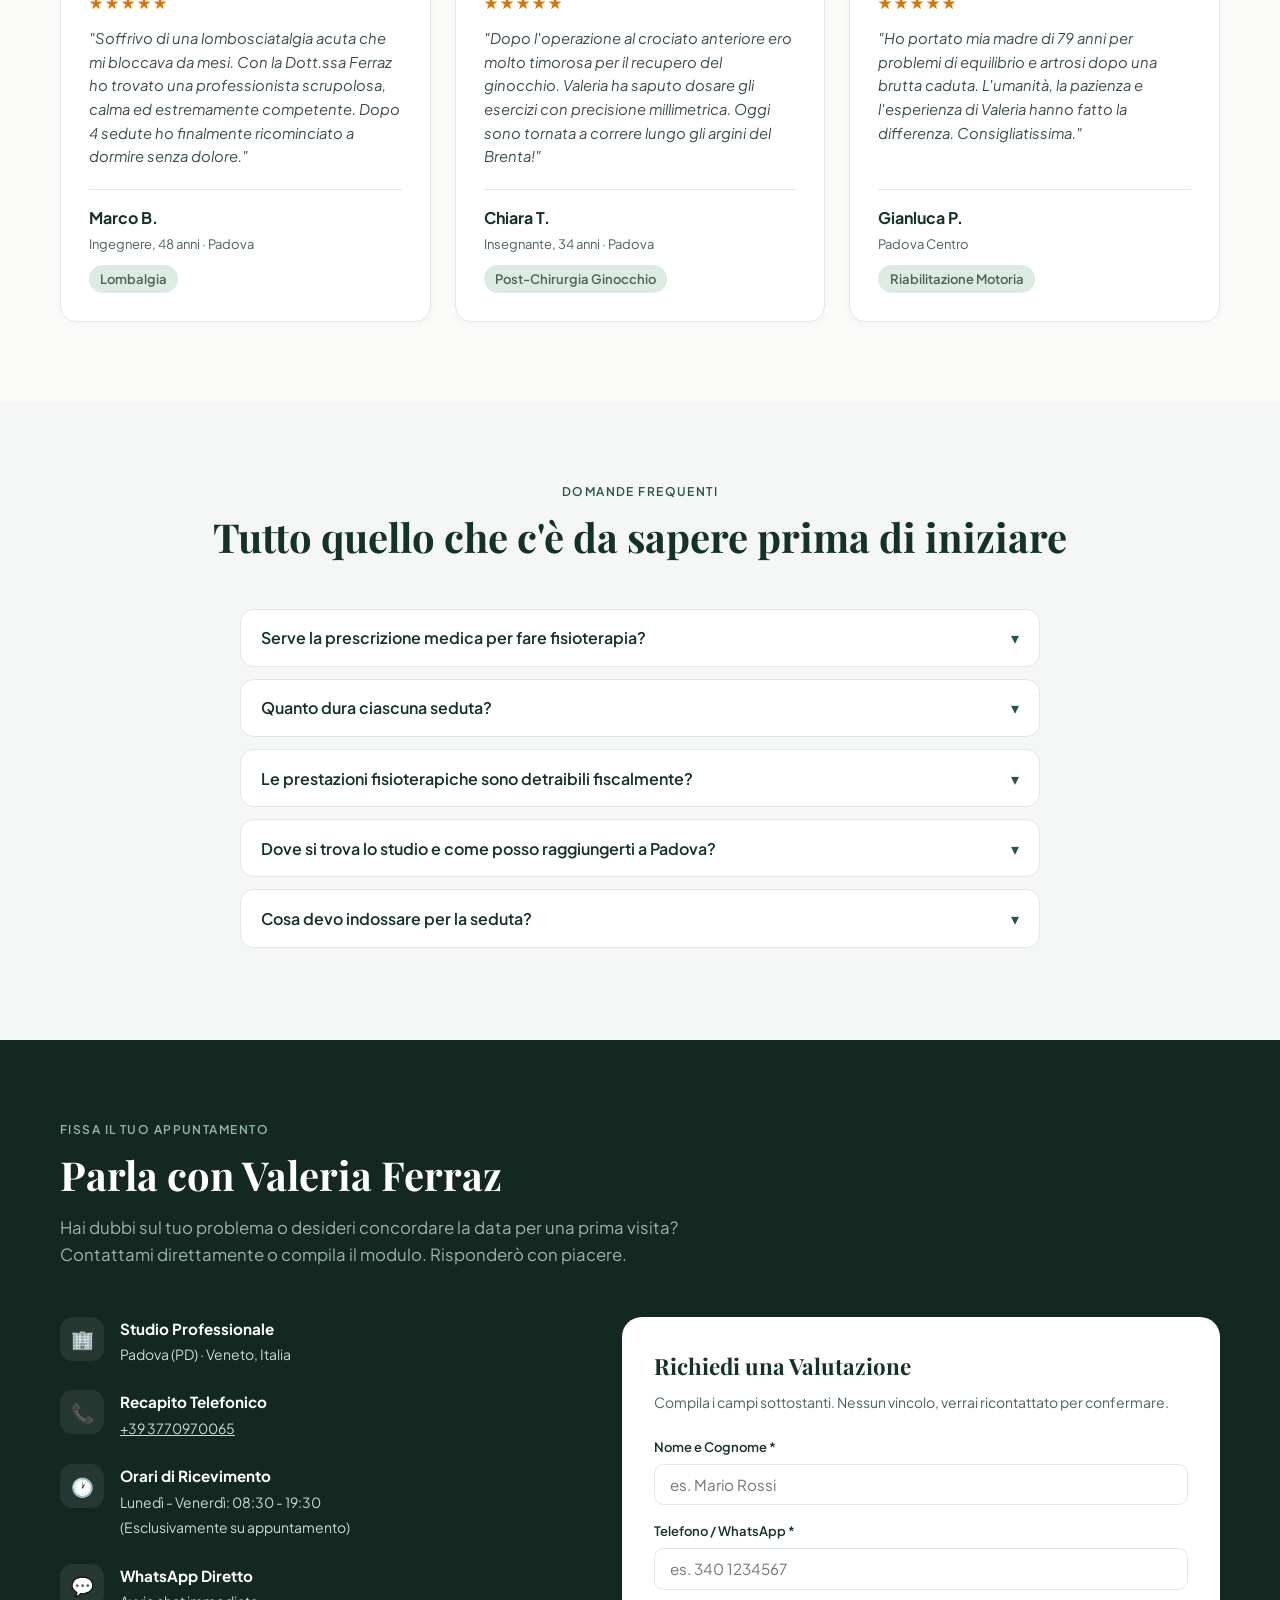
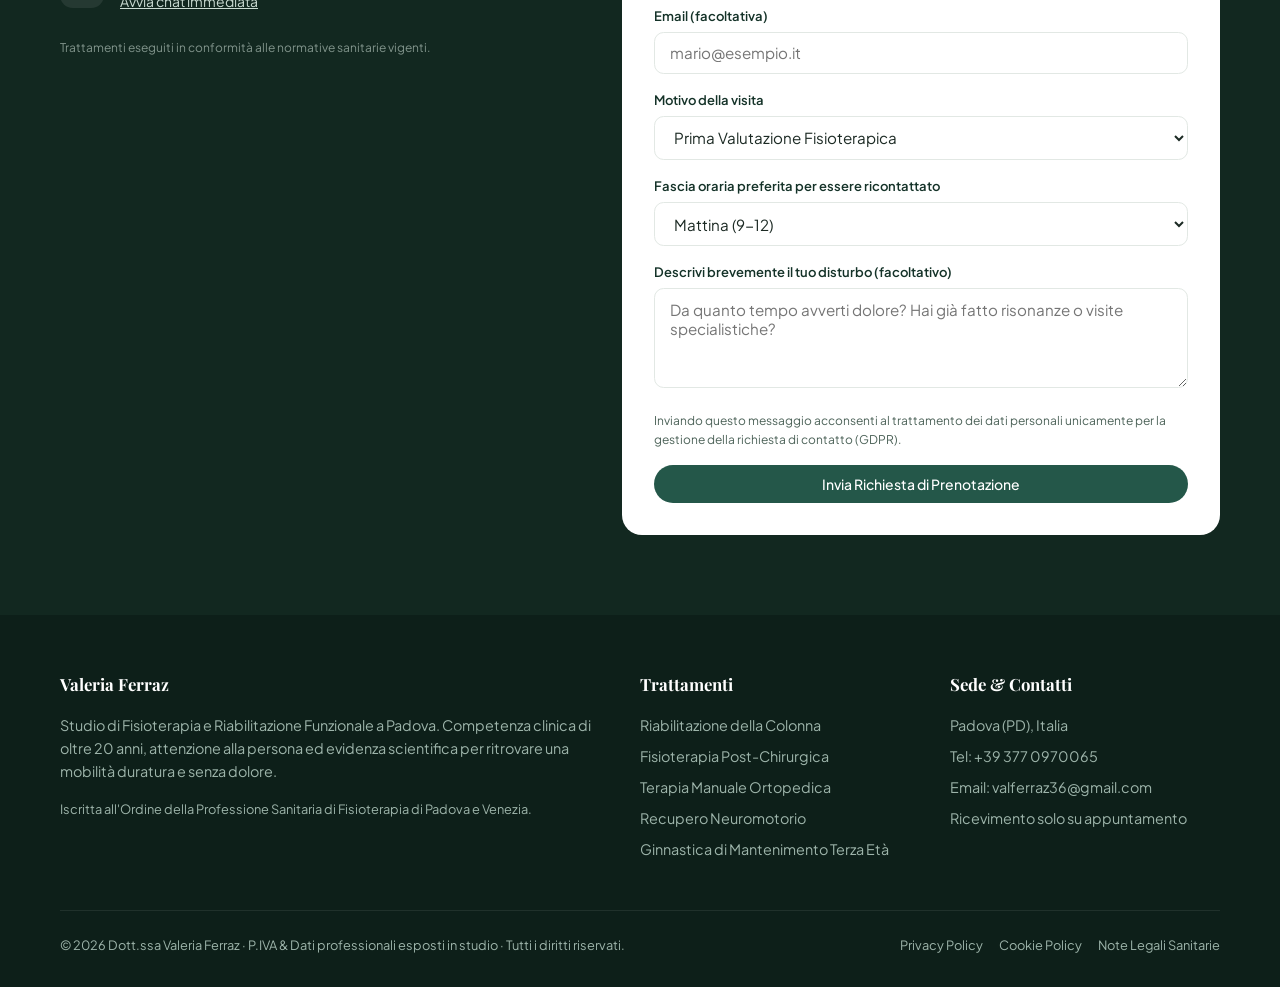
==== commit bcb29cfc: "Update index.html" ====
--- a/index.html
+++ b/index.html
@@ -259,7 +259,7 @@
      ================================================================ -->
 
 <div class="topbar">
-  📍 Studio di Riabilitazione a Padova (Zona Prato della Valle / Ospedali) &nbsp;·&nbsp;
+  📍 Studio di Riabilitazione a Padova presso Synlab Cemes  &nbsp;·&nbsp;
   🕐 Oltre 20 Anni di Esperienza Clinica &amp; Riabilitativa &nbsp;·&nbsp;
   <a href="tel:+393770970065">Tel: 377 0970065</a>
 </div>
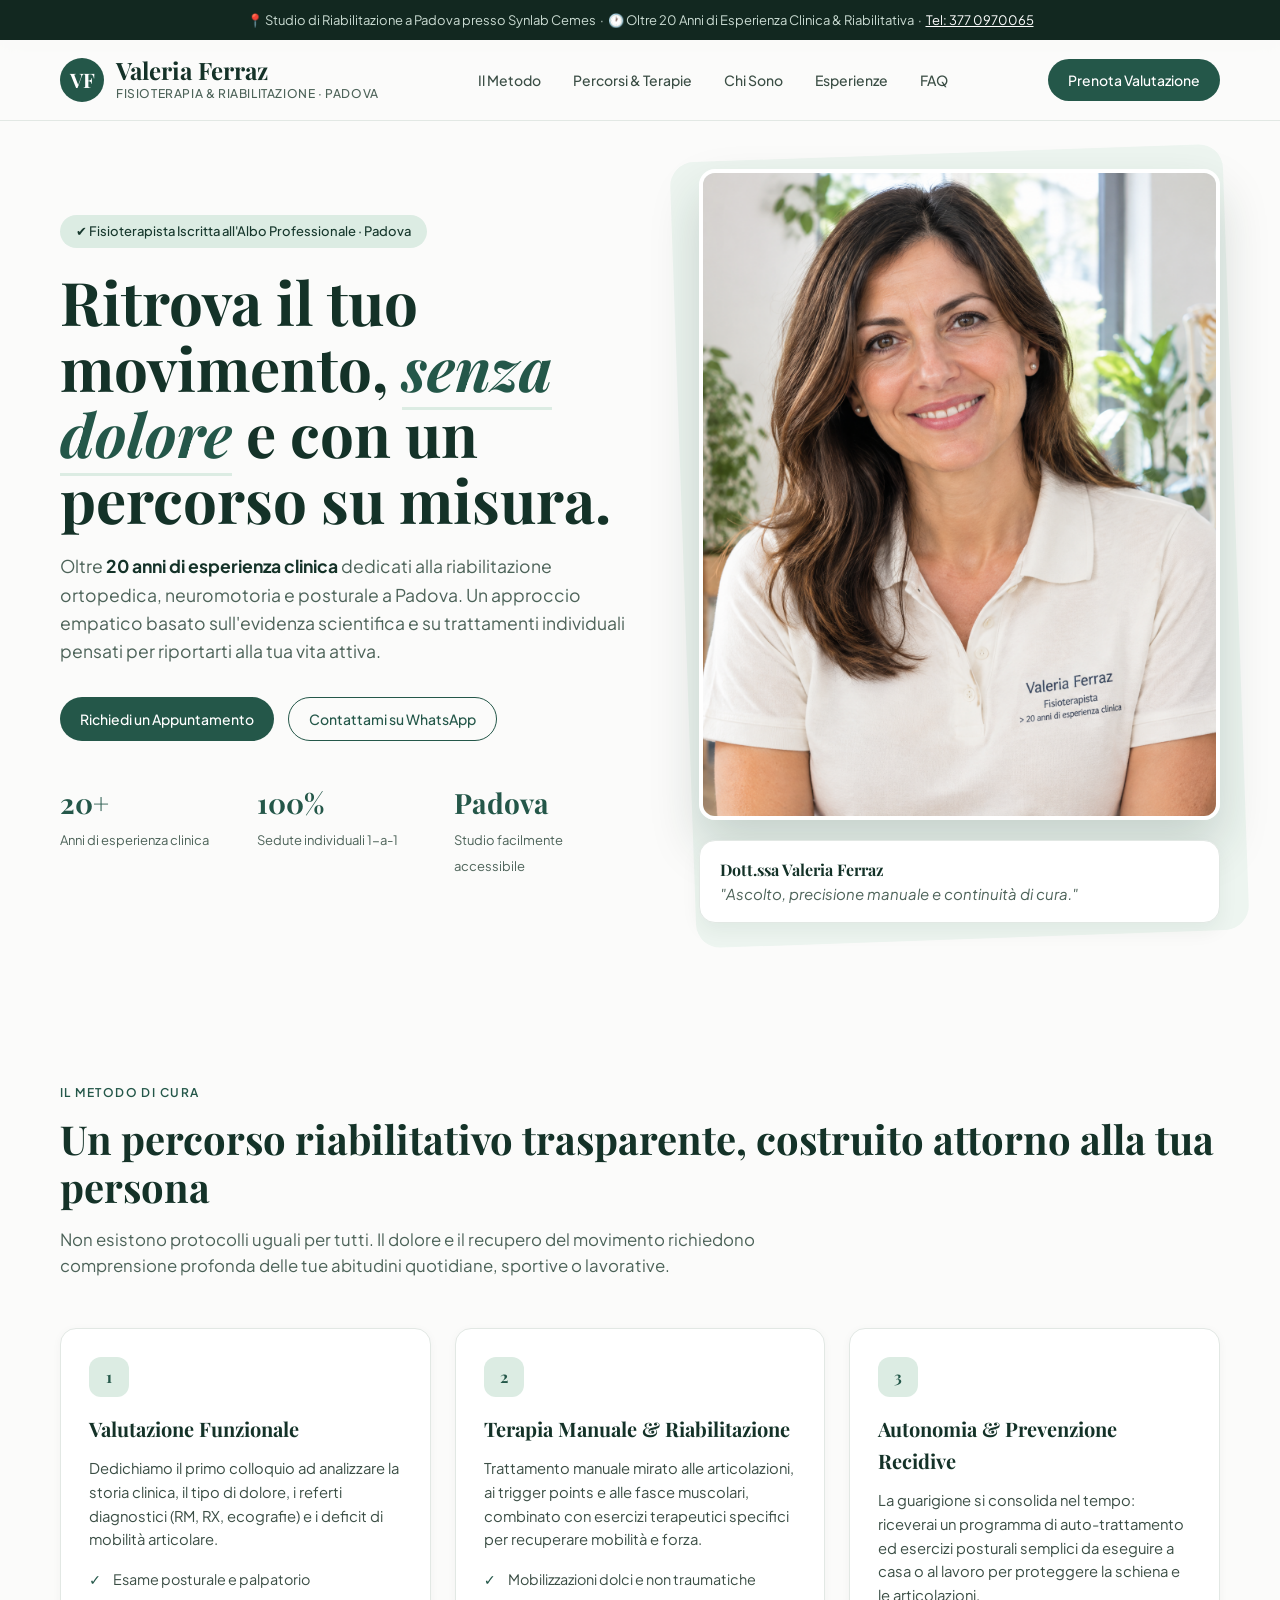
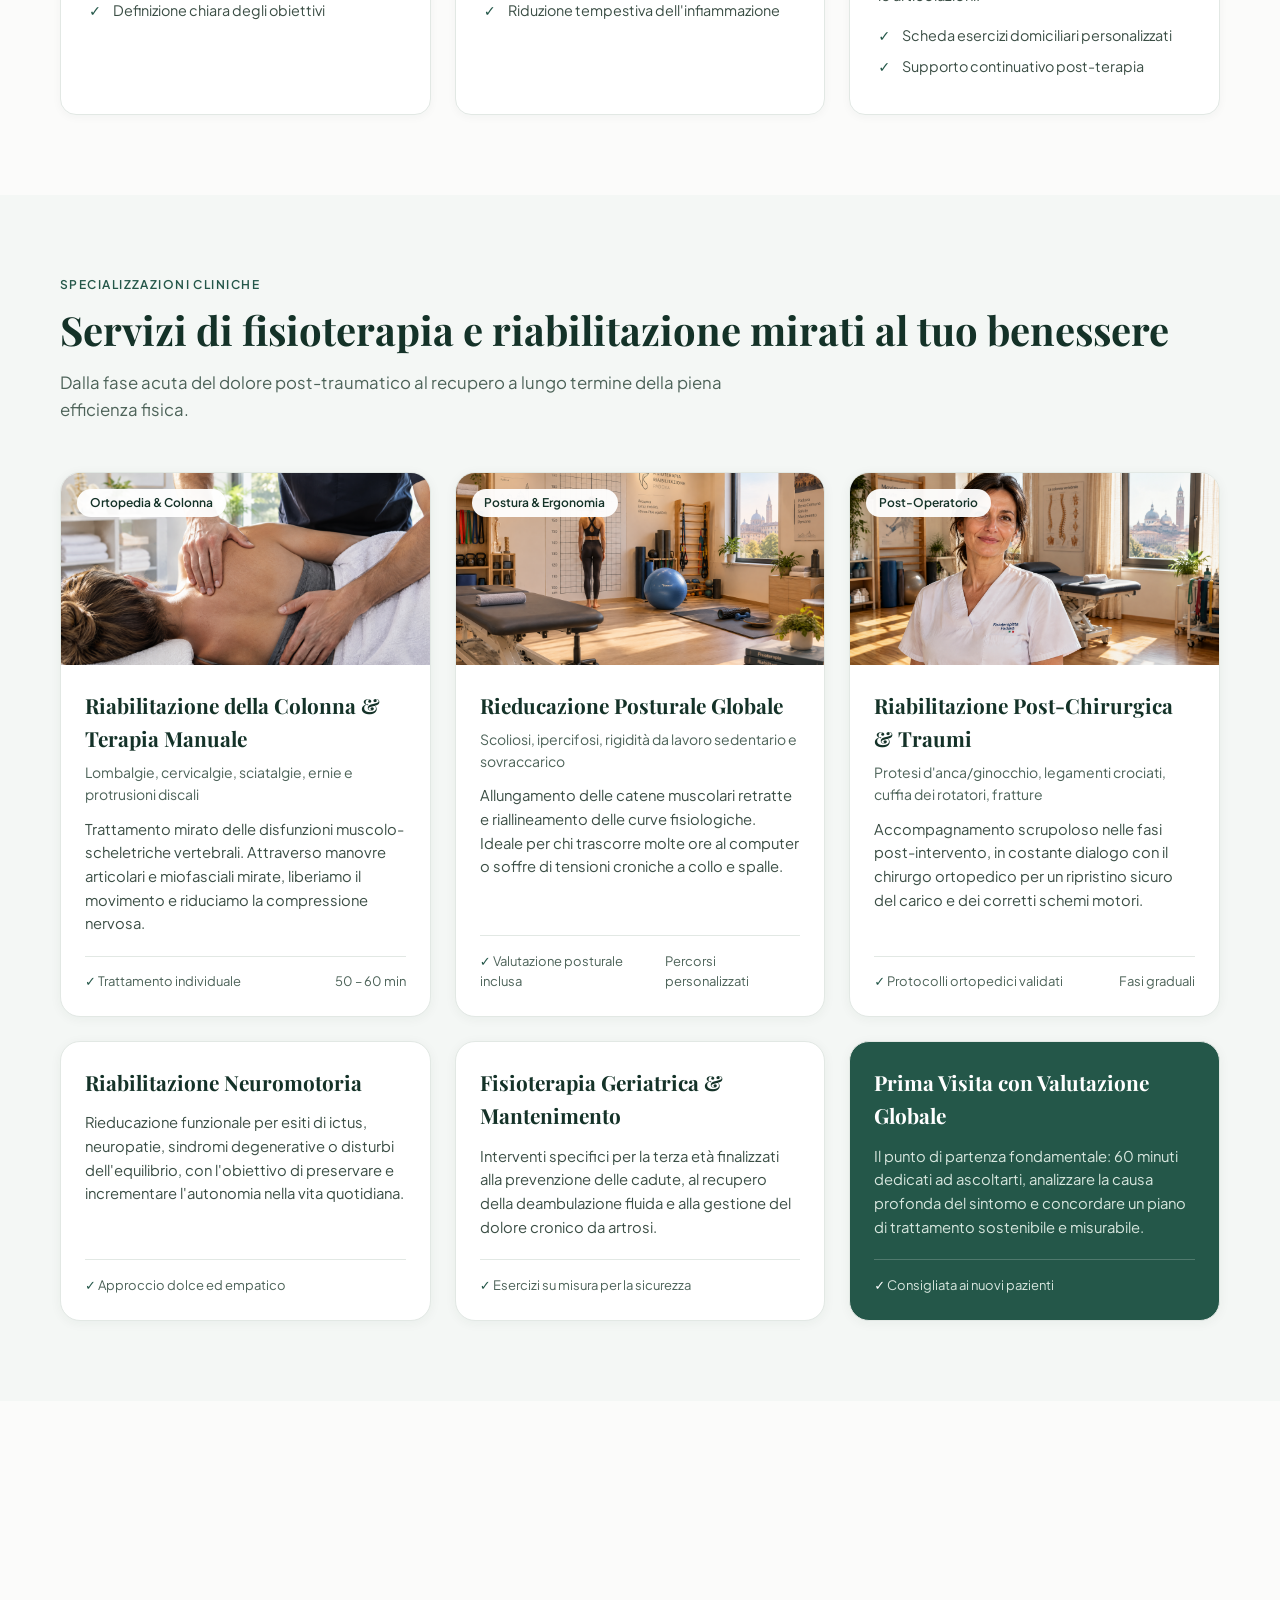
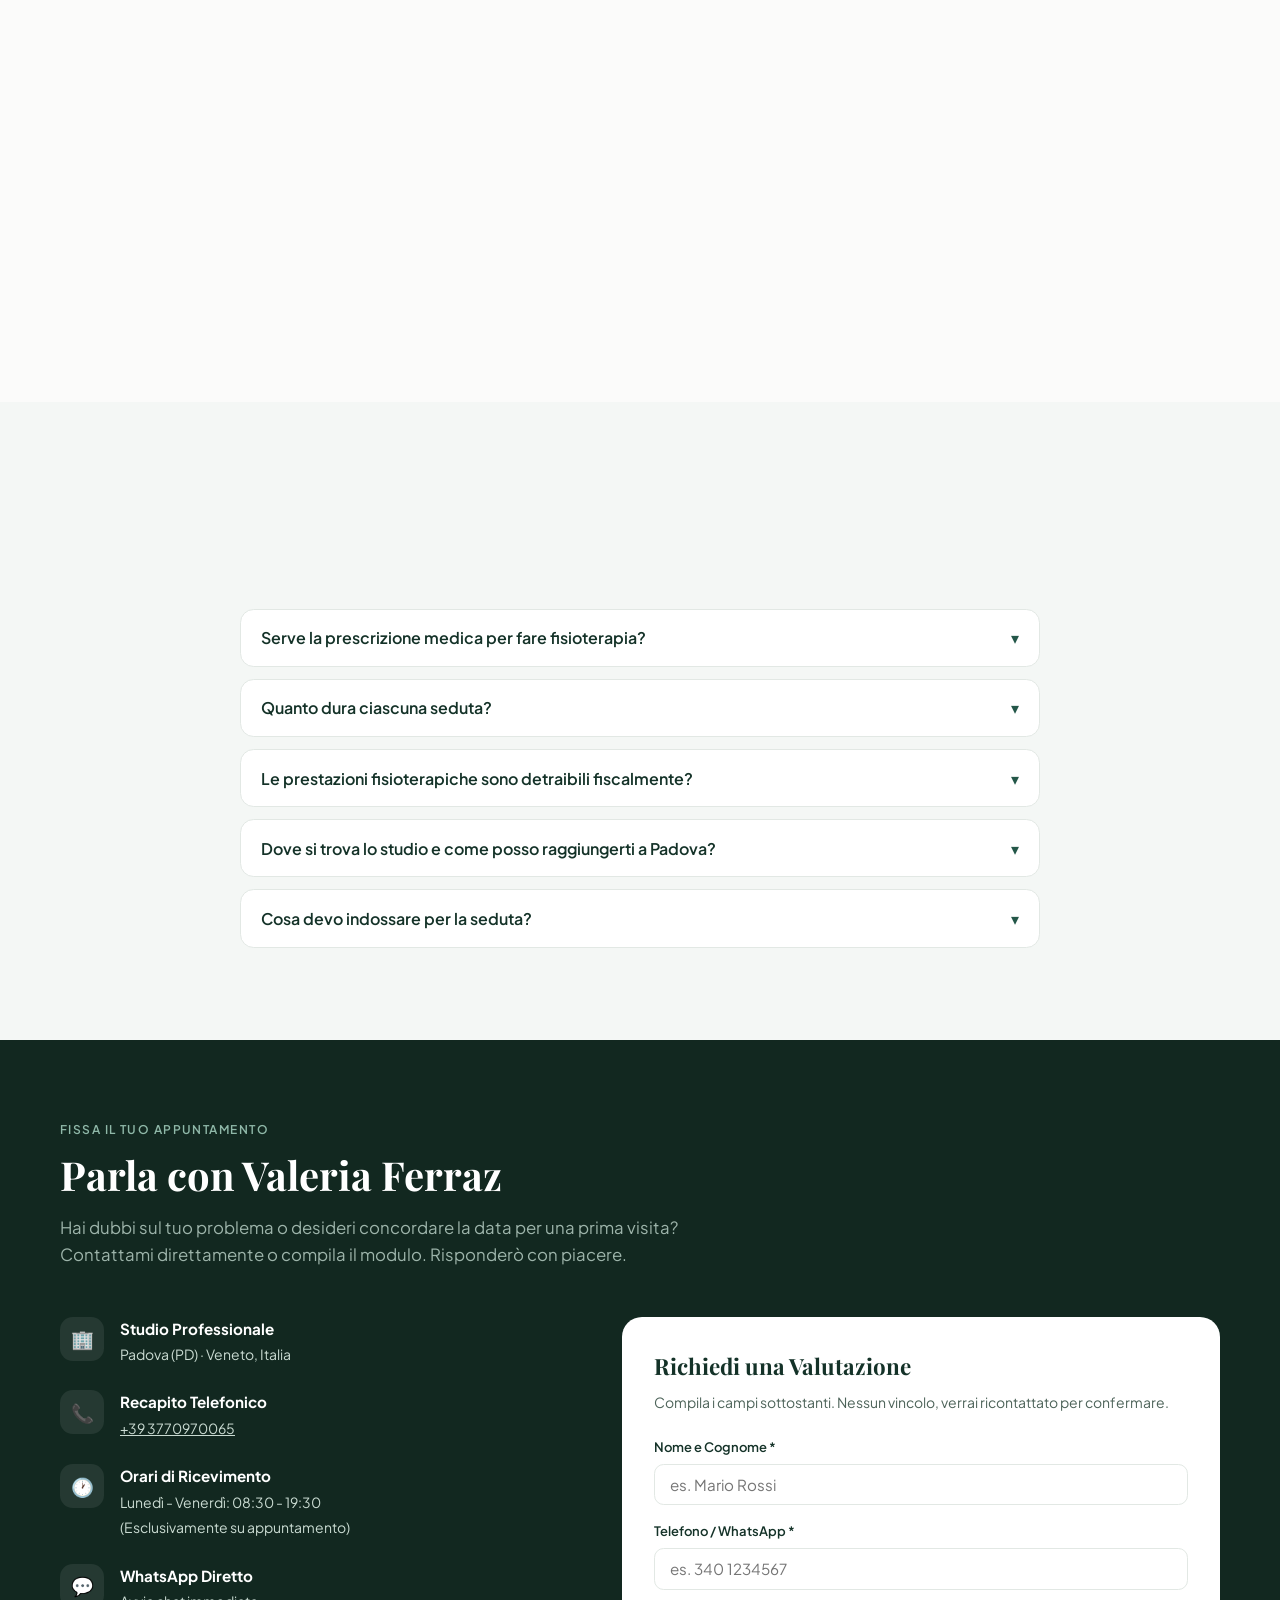
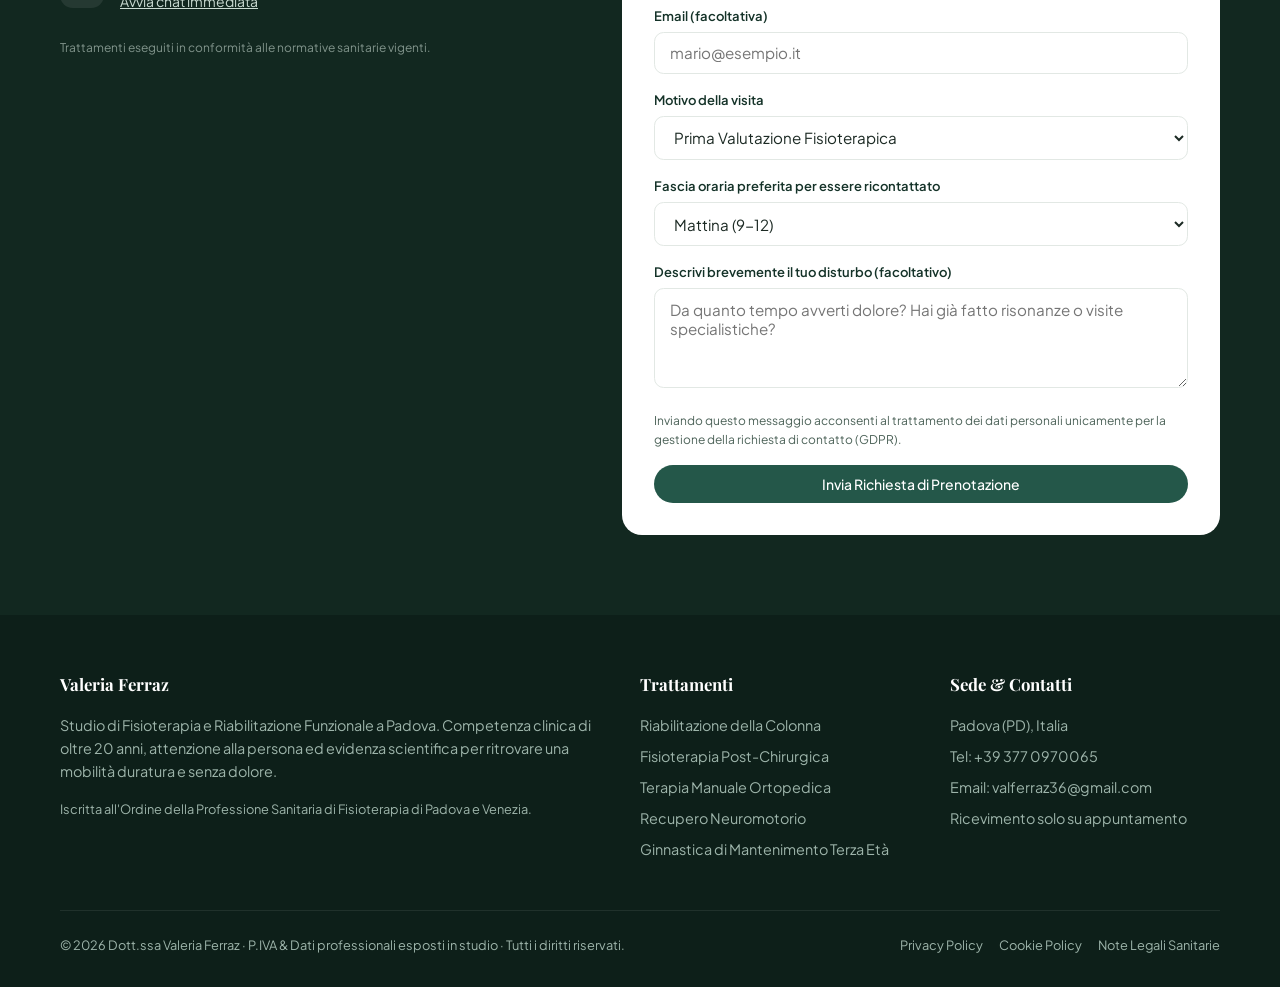
==== commit 9a1db5cd: "Update index.html" ====
--- a/index.html
+++ b/index.html
@@ -621,7 +621,7 @@
         <h4>Sede &amp; Contatti</h4>
         <ul>
           <li>Padova (PD), Italia</li>
-          <li>Tel: <a href="tel:+390491234567">+39 377 0970065</a></li>
+          <li>Tel: <a href="tel:+393770970065">+39 377 0970065</a></li>
           <li>Email: <a href="mailto:valferraz36@gmail.com">valferraz36@gmail.com</a></li>
           <li>Ricevimento solo su appuntamento</li>
         </ul>
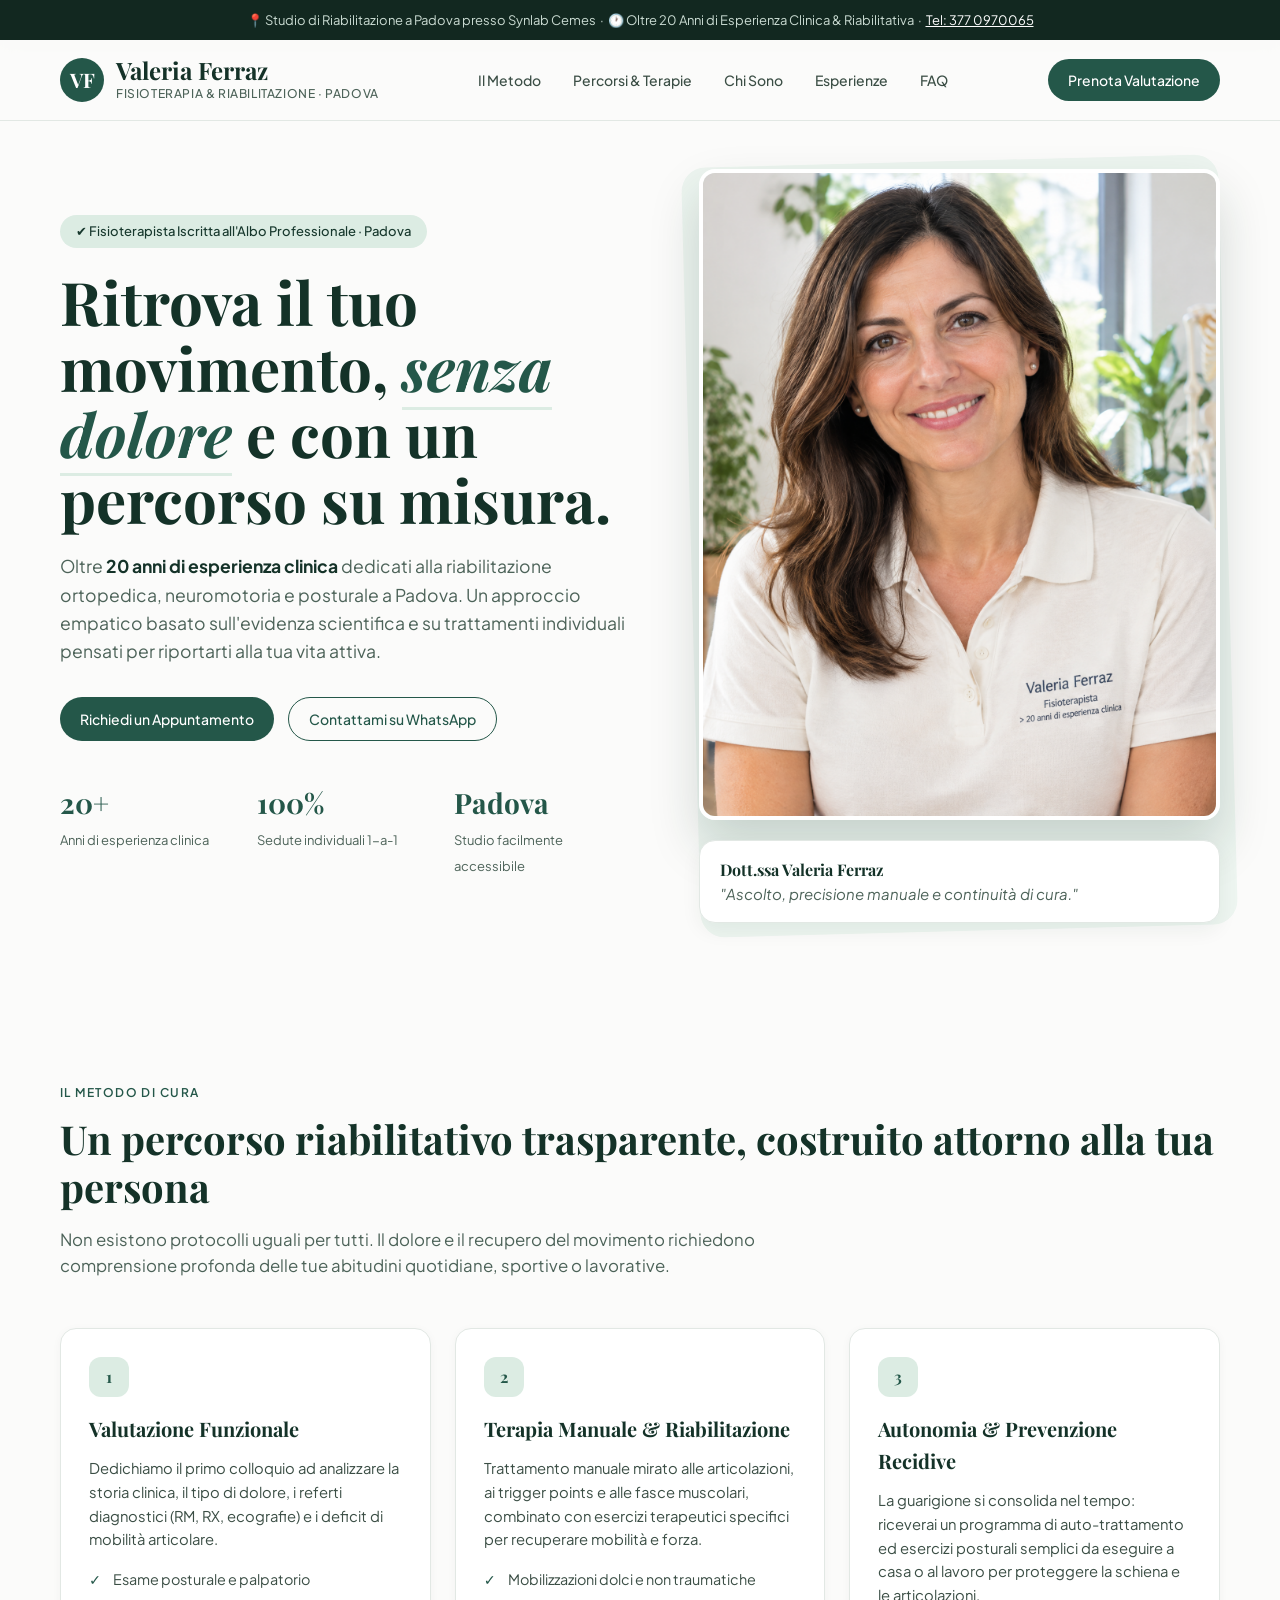
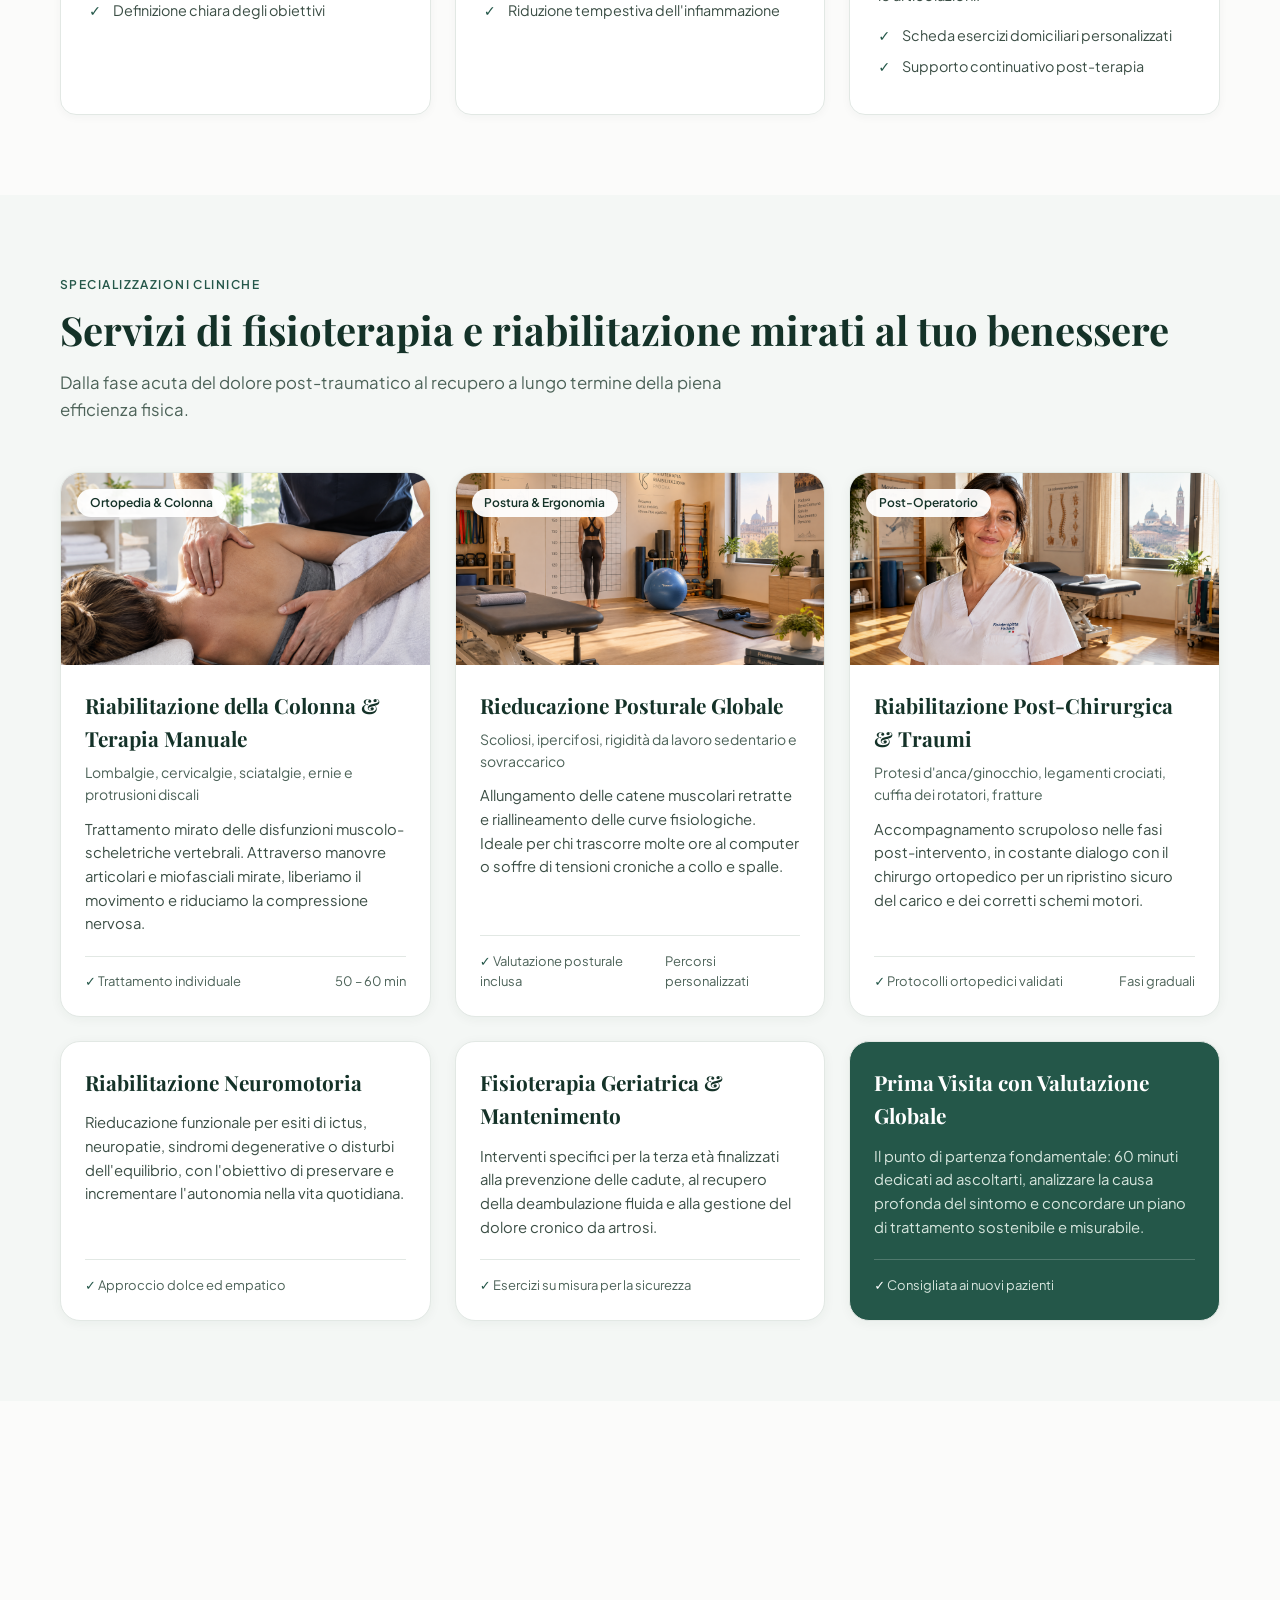
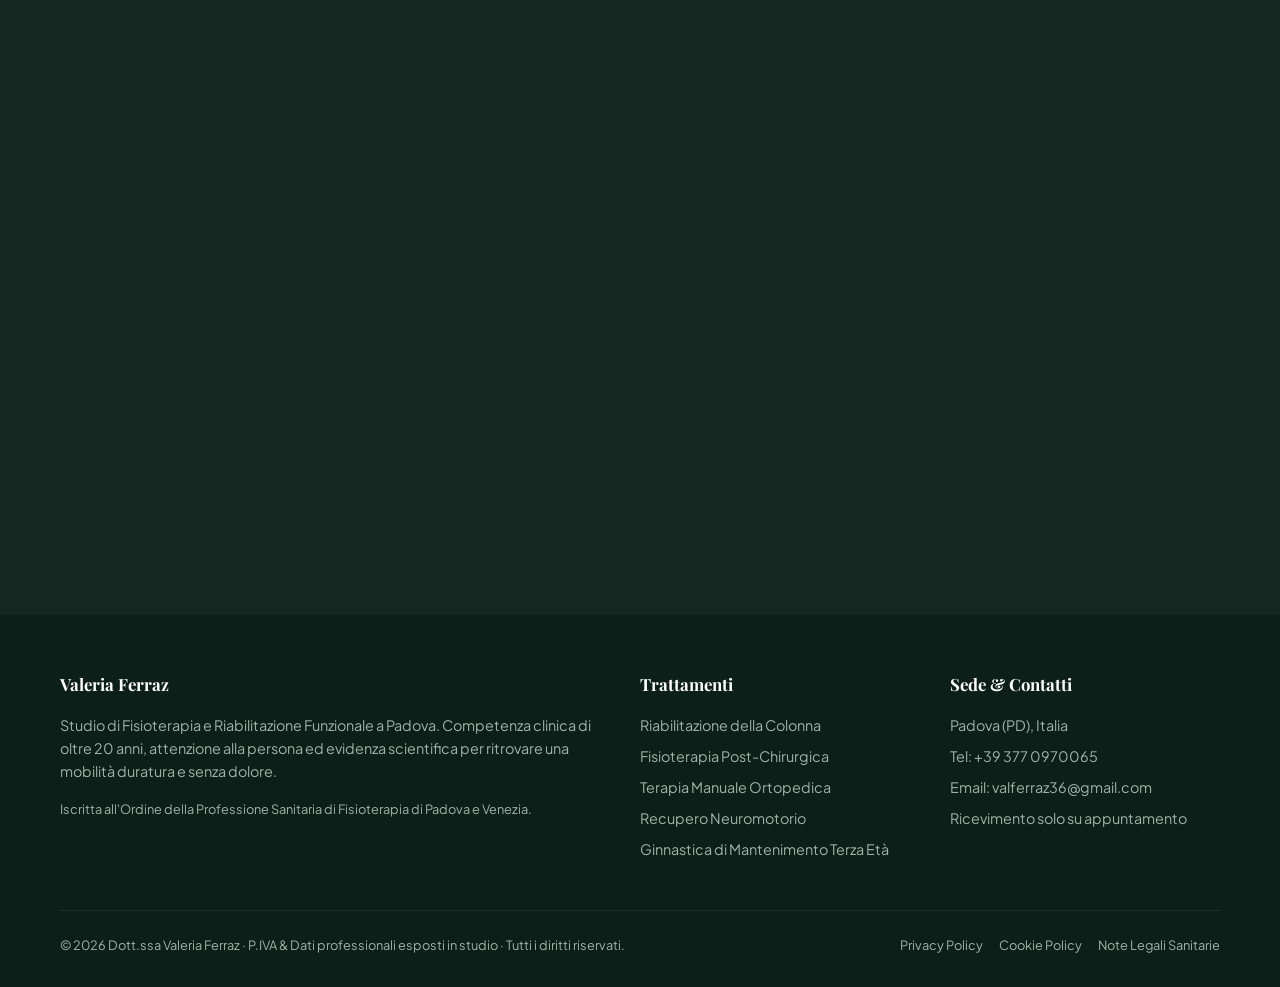
==== commit 8d32d9bf: "Add files via upload" ====
--- a/index.html
+++ b/index.html
@@ -24,12 +24,13 @@
   --serif: "Playfair Display", Georgia, serif;
 }
 * { margin: 0; padding: 0; box-sizing: border-box; }
-html { scroll-behavior: smooth; scroll-padding-top: 90px; }
+html { scroll-behavior: smooth; scroll-padding-top: 90px; overflow-x: hidden; }
 body {
   font-family: "Plus Jakarta Sans", system-ui, sans-serif;
   background: var(--sfondo);
   color: #1c2a24;
   line-height: 1.6;
+  overflow-x: hidden;
   overflow-x: clip;
   -webkit-font-smoothing: antialiased;
 }
@@ -97,8 +98,8 @@
 .stat span { font-size: .8125rem; color: var(--verde-chiaro); }
 .hero-photo { position: relative; }
 .hero-photo .deco {
-  position: absolute; inset: -1rem; background: #edf5f0; border-radius: 1.5rem;
-  transform: rotate(-2deg); z-index: -1;
+  position: absolute; inset: -0.5rem; background: #edf5f0; border-radius: 1.5rem;
+  transform: rotate(-1.5deg); z-index: -1;
 }
 .hero-photo img {
   width: 100%; aspect-ratio: 4/5; object-fit: cover; object-position: top;
